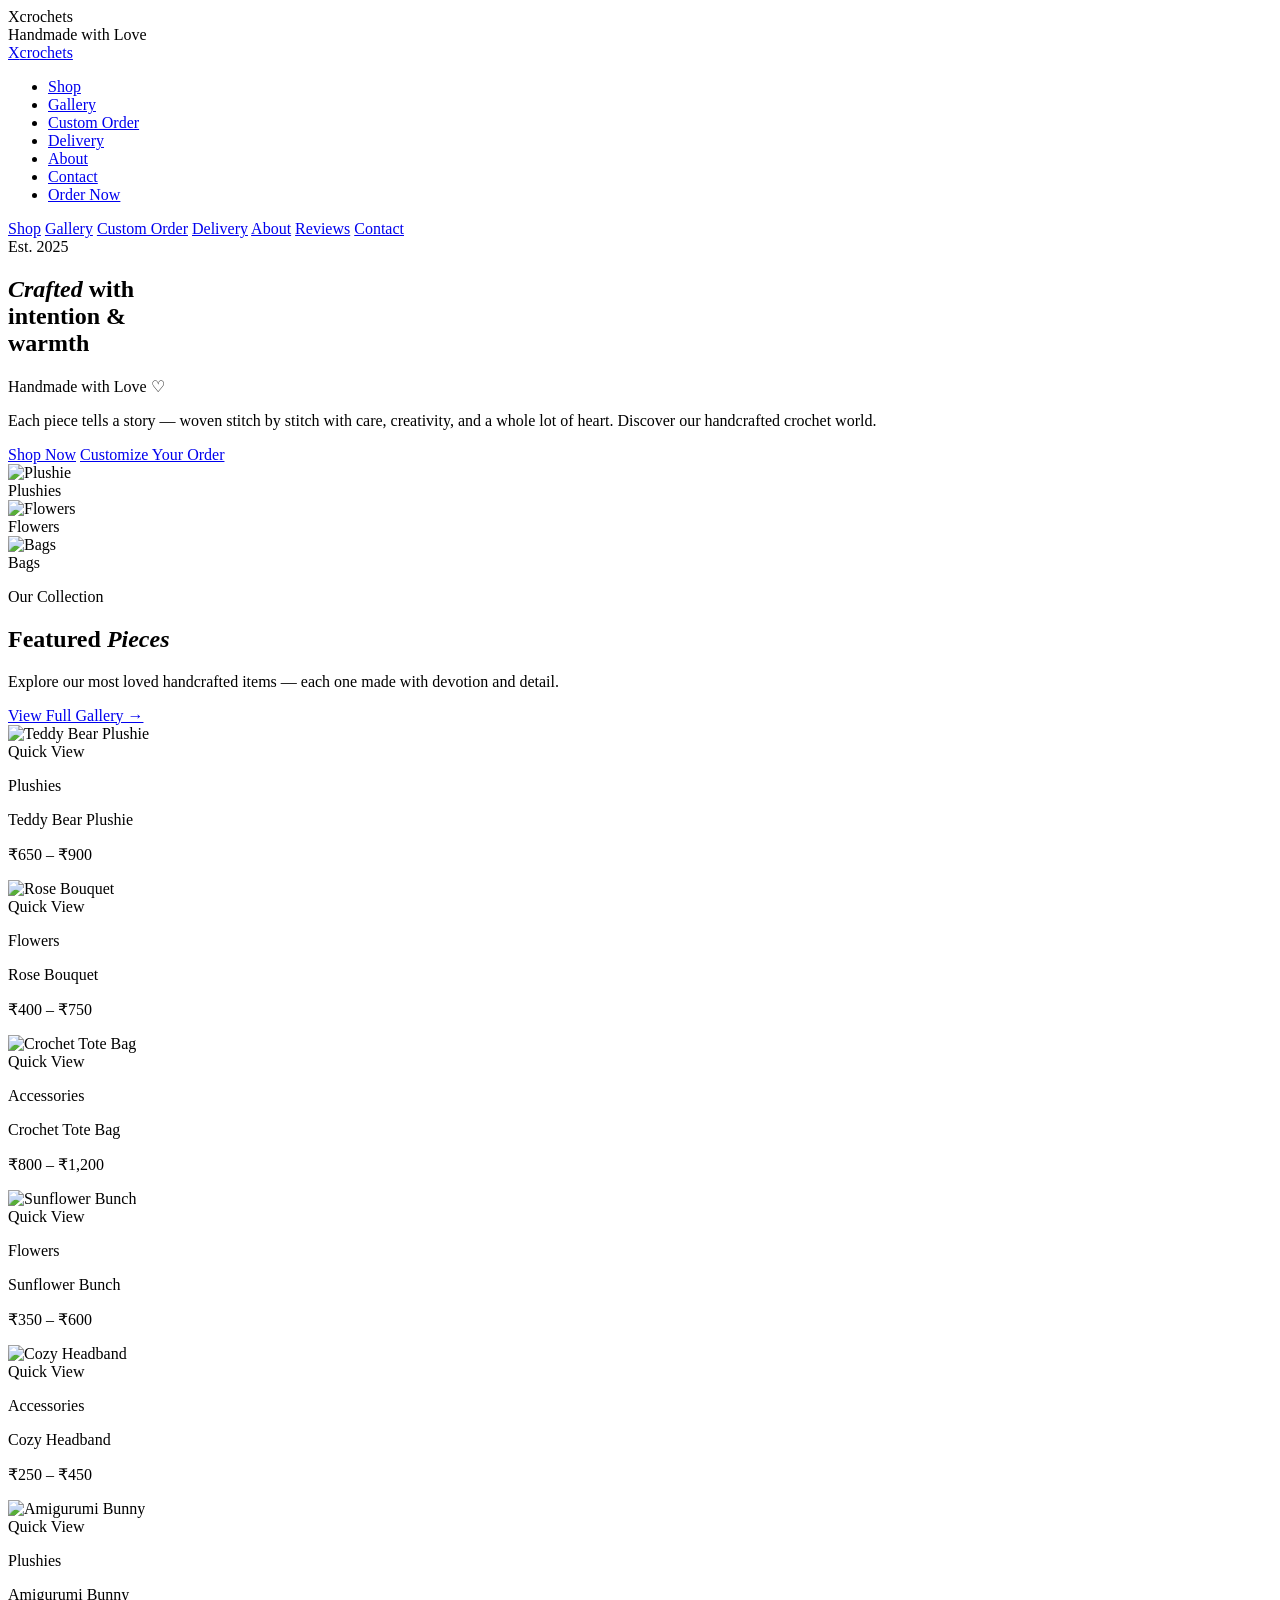
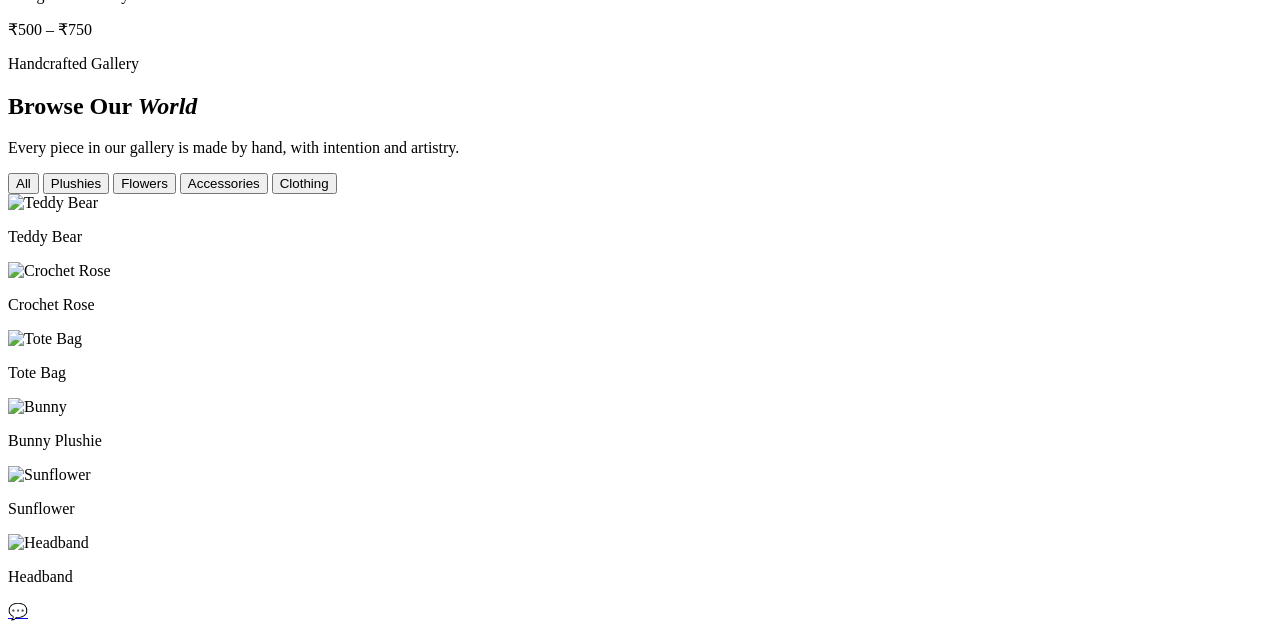
==== index.html @ f537d433 "Add files via upload" ====
<!DOCTYPE html>
<html lang="en">
<head>
<link rel="manifest" href="/manifest.json">
<meta name="theme-color" content="#c8a97e">
  <meta charset="UTF-8" />
  <meta name="viewport" content="width=device-width, initial-scale=1.0" />
  <title>Xcrochets — Handmade with Love</title>
  <link rel="preconnect" href="https://fonts.googleapis.com" />
  <link rel="preconnect" href="https://fonts.gstatic.com" crossorigin />
  <link href="https://fonts.googleapis.com/css2?family=Cormorant+Garamond:ital,wght@0,300;0,400;0,500;0,600;1,300;1,400&family=Jost:wght@300;400;500&family=Dancing+Script:wght@600&display=swap" rel="stylesheet" />
  <style>
    /* (Styles omitted for brevity, unchanged) */
  </style>
</head>
<body>

<!-- LOADER -->
<div id="loader">
  <div class="loader-brand">Xcrochets</div>
  <div class="loader-script">Handmade with Love</div>
  <div class="loader-bar"></div>
</div>

<!-- NAV -->
<nav id="navbar">
  <a href="#home" class="nav-logo">X<span>crochets</span></a>
  <ul class="nav-links">
    <li><a href="#products">Shop</a></li>
    <li><a href="#gallery">Gallery</a></li>
    <li><a href="#custom">Custom Order</a></li>
    <li><a href="#delivery">Delivery</a></li>
    <li><a href="#about">About</a></li>
    <li><a href="#contact">Contact</a></li>
    <li><a href="#custom" class="nav-cta">Order Now</a></li>
  </ul>
  <div class="hamburger" id="hamburger" onclick="toggleMenu()">
    <span></span><span></span><span></span>
  </div>
</nav>

<!-- MOBILE MENU -->
<div class="mobile-menu" id="mobileMenu">
  <a href="#products" onclick="toggleMenu()">Shop</a>
  <a href="#gallery" onclick="toggleMenu()">Gallery</a>
  <a href="#custom" onclick="toggleMenu()">Custom Order</a>
  <a href="#delivery" onclick="toggleMenu()">Delivery</a>
  <a href="#about" onclick="toggleMenu()">About</a>
  <a href="#reviews" onclick="toggleMenu()">Reviews</a>
  <a href="#contact" onclick="toggleMenu()">Contact</a>
</div>

<!-- HERO -->
<section id="home">
  <div class="hero-bg"></div>
  <div class="hero-texture"></div>
  <div class="hero-content">
    <div class="hero-text">
      <div class="hero-est">
        <span></span>Est. 2025<span></span>
      </div>
      <h1 class="hero-h1">
        <em>Crafted</em> with<br>intention &amp;<br>warmth
      </h1>
      <span class="hero-script">Handmade with Love ♡</span>
      <p class="hero-desc">
        Each piece tells a story — woven stitch by stitch with care, creativity, and a whole lot of heart. Discover our handcrafted crochet world.
      </p>
      <div class="hero-btns">
        <a href="#products" class="btn-primary">Shop Now</a>
        <a href="#custom" class="btn-secondary">Customize Your Order</a>
      </div>
    </div>
    <div class="hero-visual">
      <div class="hero-card-grid">
        <div class="hero-card bg1">
          <!-- Replace emoji with image -->
          <img src="images/teddy_bear.jpg" alt="Plushie" style="width:100%; height:auto; object-fit:cover;">
          <div class="hero-badge">Plushies</div>
        </div>
        <div class="hero-card bg2">
          <img src="images/flower.jpg" alt="Flowers" style="width:100%; height:auto; object-fit:cover;">
          <div class="hero-badge">Flowers</div>
        </div>
        <div class="hero-card bg3">
          <img src="images/tote_bag.jpg" alt="Bags" style="width:100%; height:auto; object-fit:cover;">
          <div class="hero-badge">Bags</div>
        </div>
      </div>
    </div>
  </div>
</section>

<!-- MARQUEE -->
<!-- (Unchanged, omitted for brevity) -->

<!-- FEATURED PRODUCTS -->
<section id="products">
  <div class="inner">
    <div class="products-header section-header">
      <div>
        <p class="section-label">Our Collection</p>
        <h2 class="section-title">Featured <em>Pieces</em></h2>
        <p class="section-sub">Explore our most loved handcrafted items — each one made with devotion and detail.</p>
      </div>
      <a href="#gallery" class="view-all">View Full Gallery →</a>
    </div>
    <div class="products-grid">
      <!-- Replace emoji with images in each product card -->
      <div class="product-card reveal" onclick="openModal('Teddy Bear Plushie','🧸','Plushie','A huggable, soft crochet teddy bear made with premium cotton yarn. Perfect as a gift or keepsake.','₹650 – ₹900')">
        <div class="product-img bg1">
          <img src="images/teddy_plushie.jpg" alt="Teddy Bear Plushie" style="width:100%; height:auto; object-fit:cover;">
          <div class="product-overlay"><div class="overlay-btn">Quick View</div></div>
        </div>
        <div class="product-info"><p class="product-cat">Plushies</p><p class="product-name">Teddy Bear Plushie</p><p class="product-price">₹650 – ₹900</p></div>
      </div>
      <div class="product-card reveal" onclick="openModal('Rose Bouquet','🌹','Flowers','Everlasting crochet rose bouquet — never wilts, never fades. A timeless romantic gift.','₹400–₹750')">
        <div class="product-img bg5">
          <img src="images/rose_bouquet.jpg" alt="Rose Bouquet" style="width:100%; height:auto; object-fit:cover;">
          <div class="product-overlay"><div class="overlay-btn">Quick View</div></div>
        </div>
        <div class="product-info"><p class="product-cat">Flowers</p><p class="product-name">Rose Bouquet</p><p class="product-price">₹400 – ₹750</p></div>
      </div>
      <div class="product-card reveal" onclick="openModal('Tote Bag','👜','Accessories','Stylish handcrafted crochet tote — functional, beautiful, and completely unique.','₹800–₹1200')">
        <div class="product-img bg3">
          <img src="images/tote_bag.jpg" alt="Crochet Tote Bag" style="width:100%; height:auto; object-fit:cover;">
          <div class="product-overlay"><div class="overlay-btn">Quick View</div></div>
        </div>
        <div class="product-info"><p class="product-cat">Accessories</p><p class="product-name">Crochet Tote Bag</p><p class="product-price">₹800 – ₹1,200</p></div>
      </div>
      <div class="product-card reveal" onclick="openModal('Sunflower Bunch','🌻','Flowers','A cheerful bundle of sunshine — handcrafted sunflowers that brighten any space.','₹350–₹600')">
        <div class="product-img bg2">
          <img src="images/sunflower_bunch.jpg" alt="Sunflower Bunch" style="width:100%; height:auto; object-fit:cover;">
          <div class="product-overlay"><div class="overlay-btn">Quick View</div></div>
        </div>
        <div class="product-info"><p class="product-cat">Flowers</p><p class="product-name">Sunflower Bunch</p><p class="product-price">₹350 – ₹600</p></div>
      </div>
      <div class="product-card reveal" onclick="openModal('Cozy Headband','🎀','Accessories','Soft, stretchy crochet headband in your choice of colors. Stylish and comfortable.','₹250–₹450')">
        <div class="product-img bg4">
          <img src="images/headband.jpg" alt="Cozy Headband" style="width:100%; height:auto; object-fit:cover;">
          <div class="product-overlay"><div class="overlay-btn">Quick View</div></div>
        </div>
        <div class="product-info"><p class="product-cat">Accessories</p><p class="product-name">Cozy Headband</p><p class="product-price">₹250 – ₹450</p></div>
      </div>
      <div class="product-card reveal" onclick="openModal('Amigurumi Bunny','🐰','Plushies','An adorable little bunny companion, crocheted with love. Makes the sweetest gift for any age.','₹500–₹750')">
        <div class="product-img bg6">
          <img src="images/amigurumi_bunny.jpg" alt="Amigurumi Bunny" style="width:100%; height:auto; object-fit:cover;">
          <div class="product-overlay"><div class="overlay-btn">Quick View</div></div>
        </div>
        <div class="product-info"><p class="product-cat">Plushies</p><p class="product-name">Amigurumi Bunny</p><p class="product-price">₹500 – ₹750</p></div>
      </div>
    </div>
  </div>
</section>

<!-- GALLERY -->
<!-- (Replace emojis with images similarly) -->
<section id="gallery">
  <div class="inner">
    <div class="section-header reveal">
      <p class="section-label">Handcrafted Gallery</p>
      <h2 class="section-title">Browse Our <em>World</em></h2>
      <p class="section-sub">Every piece in our gallery is made by hand, with intention and artistry.</p>
    </div>
    <div class="gallery-filter reveal">
      <button class="filter-btn active" onclick="filterGallery('all', this)">All</button>
      <button class="filter-btn" onclick="filterGallery('plushie', this)">Plushies</button>
      <button class="filter-btn" onclick="filterGallery('flower', this)">Flowers</button>
      <button class="filter-btn" onclick="filterGallery('accessory', this)">Accessories</button>
      <button class="filter-btn" onclick="filterGallery('clothing', this)">Clothing</button>
    </div>
    <div class="gallery-grid" id="galleryGrid">
      <div class="gallery-item bg1" data-cat="plushie" onclick="openModal('Teddy Bear','🧸','Plushie','A classic handmade crochet teddy bear.','₹650–₹900')">
        <div class="gallery-thumb bg1"><img src="images/teddy_gallery.jpg" alt="Teddy Bear" style="width:100%; height:auto; object-fit:cover;"></div>
        <div class="gallery-item-overlay"><p class="gallery-item-name">Teddy Bear</p></div>
      </div>
      <div class="gallery-item bg5" data-cat="flower" onclick="openModal('Rose','🌹','Flower','Handcrafted crochet rose, never wilts.','₹120–₹200')">
        <div class="gallery-thumb bg5"><img src="images/rose_gallery.jpg" alt="Crochet Rose" style="width:100%; height:auto; object-fit:cover;"></div>
        <div class="gallery-item-overlay"><p class="gallery-item-name">Crochet Rose</p></div>
      </div>
      <div class="gallery-item bg3" data-cat="accessory" onclick="openModal('Tote Bag','👜','Accessory','Stylish handcrafted crochet tote bag.','₹800–₹1200')">
        <div class="gallery-thumb bg3"><img src="images/tote_bag_gallery.jpg" alt="Tote Bag" style="width:100%; height:auto; object-fit:cover;"></div>
        <div class="gallery-item-overlay"><p class="gallery-item-name">Tote Bag</p></div>
      </div>
      <div class="gallery-item bg2" data-cat="plushie" onclick="openModal('Bunny','🐰','Plushie','Sweet amigurumi bunny plushie.','₹500–₹750')">
        <div class="gallery-thumb bg2"><img src="images/bunny_gallery.jpg" alt="Bunny" style="width:100%; height:auto; object-fit:cover;"></div>
        <div class="gallery-item-overlay"><p class="gallery-item-name">Bunny Plushie</p></div>
      </div>
      <div class="gallery-item bg4" data-cat="flower" onclick="openModal('Sunflower','🌻','Flower','Cheerful crochet sunflower bunch.','₹350–₹600')">
        <div class="gallery-thumb bg4"><img src="images/sunflower_gallery.jpg" alt="Sunflower" style="width:100%; height:auto; object-fit:cover;"></div>
        <div class="gallery-item-overlay"><p class="gallery-item-name">Sunflower</p></div>
      </div>
      <div class="gallery-item bg6" data-cat="accessory" onclick="openModal('Headband','🎀','Accessory','Soft crochet headband in various colors.','₹250–₹450')">
        <div class="gallery-thumb bg6"><img src="images/headband_gallery.jpg" alt="Headband" style="width:100%; height:auto; object-fit:cover;"></div>
        <div class="gallery-item-overlay"><p class="gallery-item-name">Headband</p></div>
      </div>
      <!-- Add more gallery items similarly -->
    </div>
  </div>
</section>

<!-- CUSTOM ORDER -->
<!-- (Unchanged, only emoji replaced with images inside form if any) -->

<!-- DELIVERY -->
<!-- (Unchanged) -->

<!-- ABOUT -->
<!-- (Unchanged) -->

<!-- REVIEWS -->
<!-- (Unchanged) -->

<!-- CONTACT -->
<!-- (Unchanged) -->

<!-- FOOTER -->
<!-- (Unchanged) -->

<!-- PRODUCT MODAL -->
<!-- (Unchanged) -->

<!-- WHATSAPP FLOAT with updated number -->
<a href="https://wa.me/919606922836?text=Hi%20Xcrochets!%20I'd%20like%20to%20place%20an%20order." target="_blank" class="wa-float" title="Chat on WhatsApp">💬</a>

<script>
  // (Your scripts remain unchanged)
  // ...
</script>
</body>
</html>
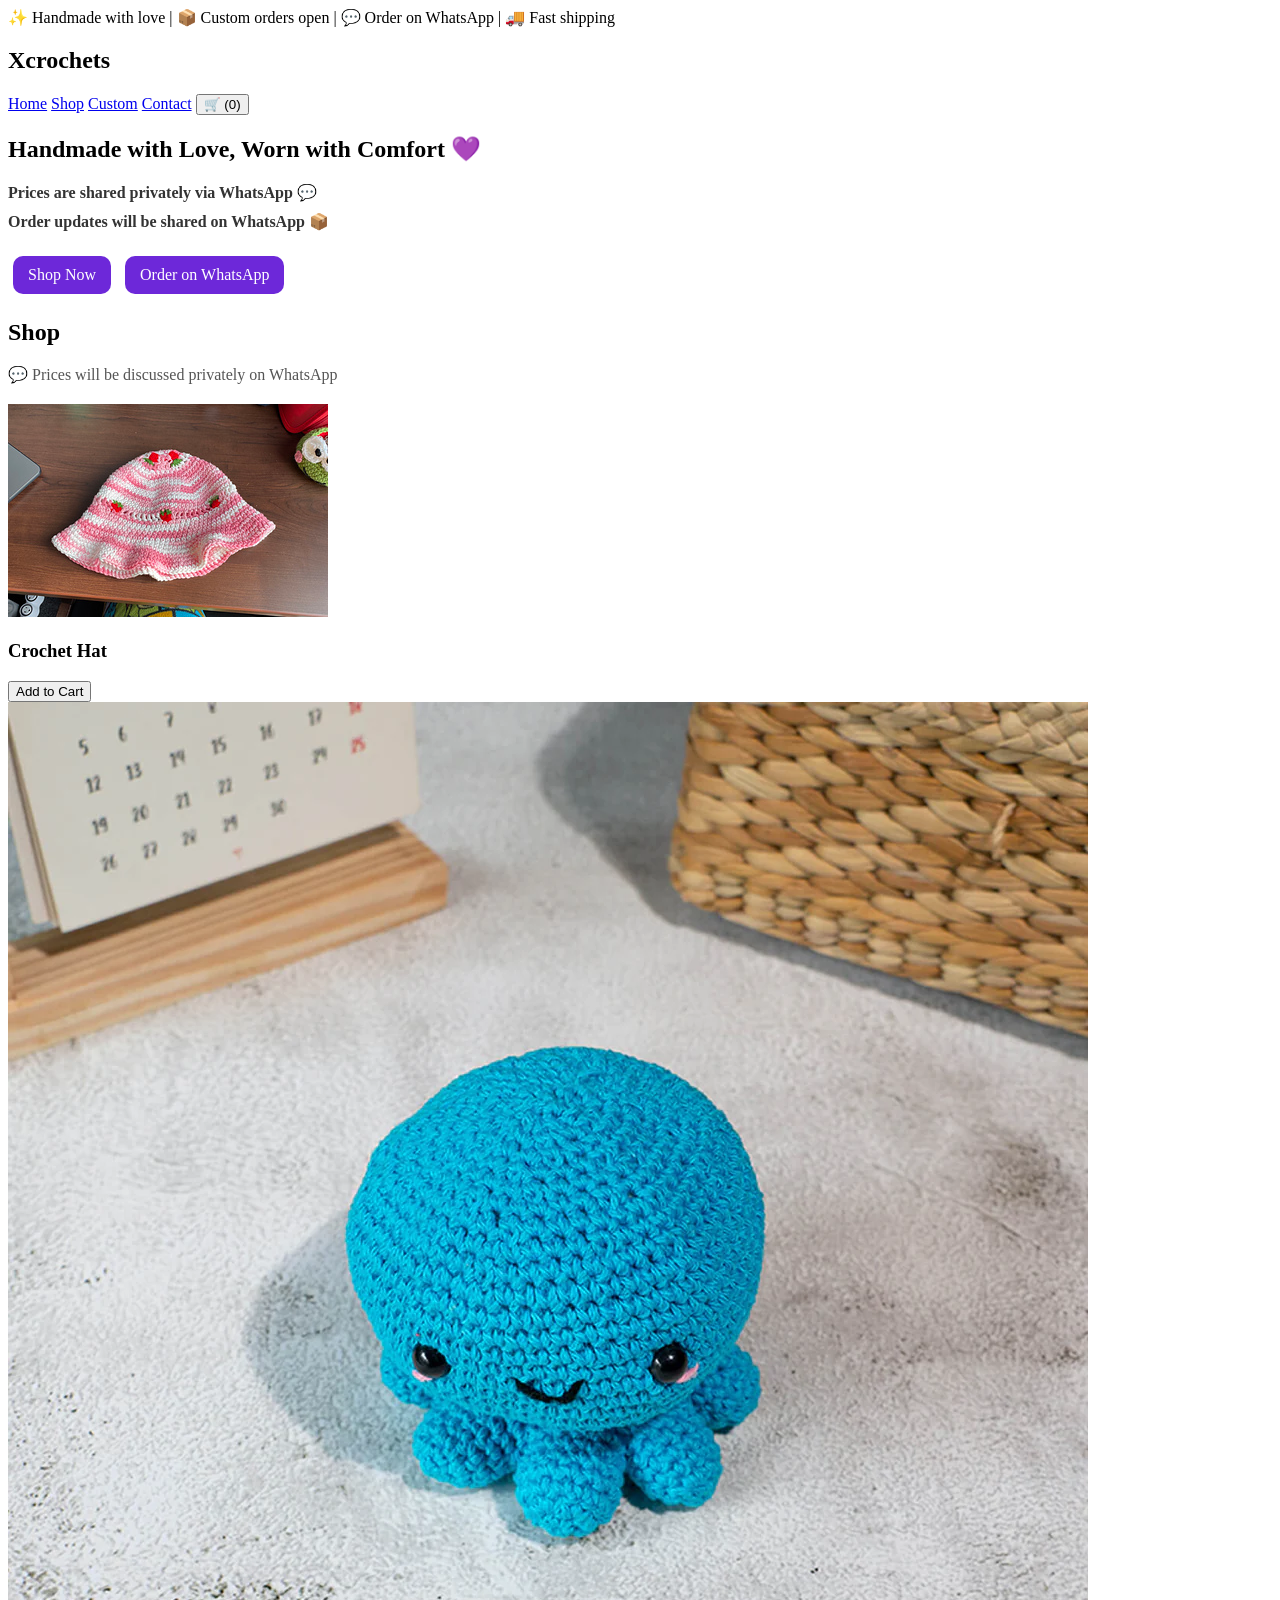
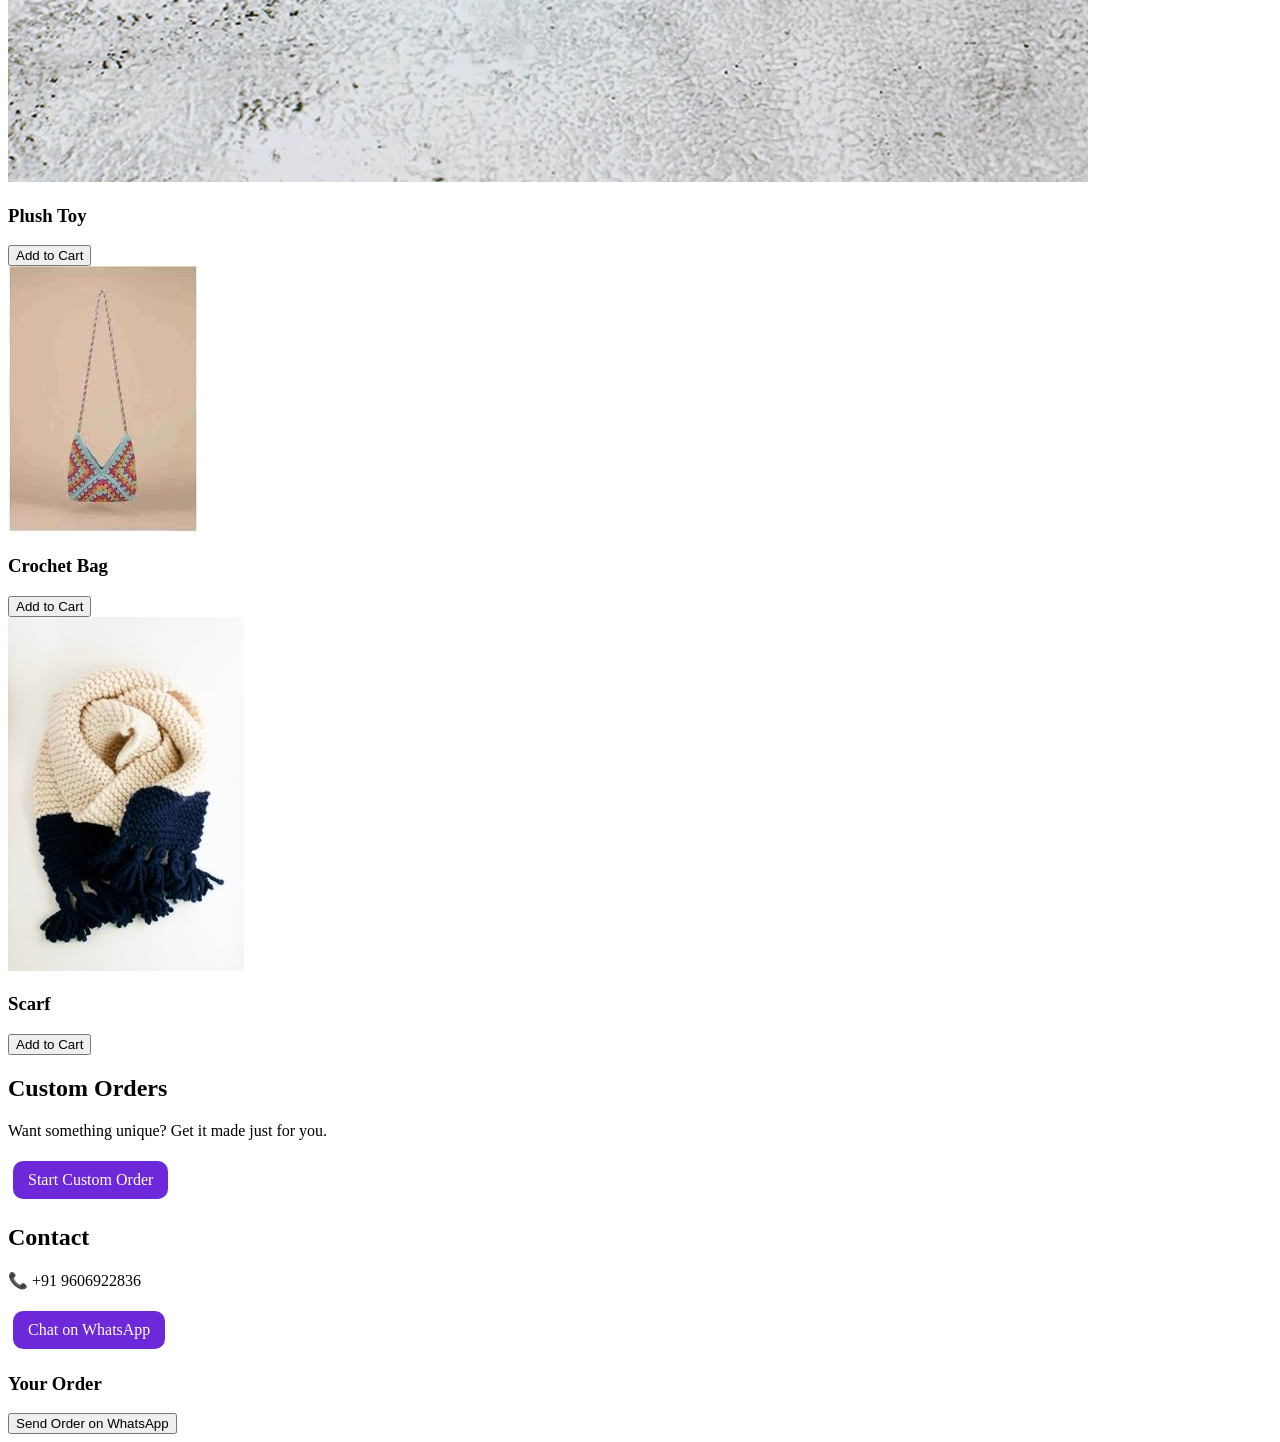
==== commit 7859fdb2: "Add files via upload" ====
--- a/index.html
+++ b/index.html
@@ -1,231 +1,111 @@
 <!DOCTYPE html>
 <html lang="en">
 <head>
-<link rel="manifest" href="/manifest.json">
-<meta name="theme-color" content="#c8a97e">
-  <meta charset="UTF-8" />
-  <meta name="viewport" content="width=device-width, initial-scale=1.0" />
-  <title>Xcrochets — Handmade with Love</title>
-  <link rel="preconnect" href="https://fonts.googleapis.com" />
-  <link rel="preconnect" href="https://fonts.gstatic.com" crossorigin />
-  <link href="https://fonts.googleapis.com/css2?family=Cormorant+Garamond:ital,wght@0,300;0,400;0,500;0,600;1,300;1,400&family=Jost:wght@300;400;500&family=Dancing+Script:wght@600&display=swap" rel="stylesheet" />
-  <style>
-    /* (Styles omitted for brevity, unchanged) */
-  </style>
+<meta charset="UTF-8">
+<meta name="viewport" content="width=device-width, initial-scale=1.0">
+<title>Xcrochets</title>
+<link rel="stylesheet" href="style.css">
 </head>
 <body>
 
-<!-- LOADER -->
-<div id="loader">
-  <div class="loader-brand">Xcrochets</div>
-  <div class="loader-script">Handmade with Love</div>
-  <div class="loader-bar"></div>
+<!-- Announcement -->
+<div class="announcement">
+  <div class="scroll-text">
+    ✨ Handmade with love | 📦 Custom orders open | 💬 Order on WhatsApp | 🚚 Fast shipping
+  </div>
 </div>
 
-<!-- NAV -->
-<nav id="navbar">
-  <a href="#home" class="nav-logo">X<span>crochets</span></a>
-  <ul class="nav-links">
-    <li><a href="#products">Shop</a></li>
-    <li><a href="#gallery">Gallery</a></li>
-    <li><a href="#custom">Custom Order</a></li>
-    <li><a href="#delivery">Delivery</a></li>
-    <li><a href="#about">About</a></li>
-    <li><a href="#contact">Contact</a></li>
-    <li><a href="#custom" class="nav-cta">Order Now</a></li>
-  </ul>
-  <div class="hamburger" id="hamburger" onclick="toggleMenu()">
-    <span></span><span></span><span></span>
+<!-- Navbar -->
+<nav>
+  <h2>Xcrochets</h2>
+  <div>
+    <a href="#">Home</a>
+    <a href="#shop">Shop</a>
+    <a href="#custom">Custom</a>
+    <a href="#contact">Contact</a>
+    <button onclick="toggleCart()">🛒 (<span id="cartCount">0</span>)</button>
   </div>
 </nav>
 
-<!-- MOBILE MENU -->
-<div class="mobile-menu" id="mobileMenu">
-  <a href="#products" onclick="toggleMenu()">Shop</a>
-  <a href="#gallery" onclick="toggleMenu()">Gallery</a>
-  <a href="#custom" onclick="toggleMenu()">Custom Order</a>
-  <a href="#delivery" onclick="toggleMenu()">Delivery</a>
-  <a href="#about" onclick="toggleMenu()">About</a>
-  <a href="#reviews" onclick="toggleMenu()">Reviews</a>
-  <a href="#contact" onclick="toggleMenu()">Contact</a>
-</div>
+<!-- Hero -->
+<section class="hero">
+  <h1>Handmade with Love, Worn with Comfort 💜</h1>
 
-<!-- HERO -->
-<section id="home">
-  <div class="hero-bg"></div>
-  <div class="hero-texture"></div>
-  <div class="hero-content">
-    <div class="hero-text">
-      <div class="hero-est">
-        <span></span>Est. 2025<span></span>
-      </div>
-      <h1 class="hero-h1">
-        <em>Crafted</em> with<br>intention &amp;<br>warmth
-      </h1>
-      <span class="hero-script">Handmade with Love ♡</span>
-      <p class="hero-desc">
-        Each piece tells a story — woven stitch by stitch with care, creativity, and a whole lot of heart. Discover our handcrafted crochet world.
-      </p>
-      <div class="hero-btns">
-        <a href="#products" class="btn-primary">Shop Now</a>
-        <a href="#custom" class="btn-secondary">Customize Your Order</a>
-      </div>
-    </div>
-    <div class="hero-visual">
-      <div class="hero-card-grid">
-        <div class="hero-card bg1">
-          <!-- Replace emoji with image -->
-          <img src="images/teddy_bear.jpg" alt="Plushie" style="width:100%; height:auto; object-fit:cover;">
-          <div class="hero-badge">Plushies</div>
-        </div>
-        <div class="hero-card bg2">
-          <img src="images/flower.jpg" alt="Flowers" style="width:100%; height:auto; object-fit:cover;">
-          <div class="hero-badge">Flowers</div>
-        </div>
-        <div class="hero-card bg3">
-          <img src="images/tote_bag.jpg" alt="Bags" style="width:100%; height:auto; object-fit:cover;">
-          <div class="hero-badge">Bags</div>
-        </div>
-      </div>
-    </div>
+  <p class="important">
+    Prices are shared privately via WhatsApp 💬
+  </p>
+
+  <p class="important">
+    Order updates will be shared on WhatsApp 📦
+  </p>
+
+  <div class="buttons">
+    <a href="#shop" class="btn">Shop Now</a>
+    <a class="btn" href="https://wa.me/919606922836?text=Hi%20I%20want%20to%20order%20from%20Xcrochets">
+      Order on WhatsApp
+    </a>
   </div>
 </section>
 
-<!-- MARQUEE -->
-<!-- (Unchanged, omitted for brevity) -->
+<!-- SHOP -->
+<section id="shop">
+  <h2>Shop</h2>
+  <p class="note">💬 Prices will be discussed privately on WhatsApp</p>
 
-<!-- FEATURED PRODUCTS -->
-<section id="products">
-  <div class="inner">
-    <div class="products-header section-header">
-      <div>
-        <p class="section-label">Our Collection</p>
-        <h2 class="section-title">Featured <em>Pieces</em></h2>
-        <p class="section-sub">Explore our most loved handcrafted items — each one made with devotion and detail.</p>
-      </div>
-      <a href="#gallery" class="view-all">View Full Gallery →</a>
+  <div class="products">
+
+    <div class="card">
+      <img src="images/hat.jpg">
+      <h3>Crochet Hat</h3>
+      <button onclick="addToCart('Crochet Hat')">Add to Cart</button>
     </div>
-    <div class="products-grid">
-      <!-- Replace emoji with images in each product card -->
-      <div class="product-card reveal" onclick="openModal('Teddy Bear Plushie','🧸','Plushie','A huggable, soft crochet teddy bear made with premium cotton yarn. Perfect as a gift or keepsake.','₹650 – ₹900')">
-        <div class="product-img bg1">
-          <img src="images/teddy_plushie.jpg" alt="Teddy Bear Plushie" style="width:100%; height:auto; object-fit:cover;">
-          <div class="product-overlay"><div class="overlay-btn">Quick View</div></div>
-        </div>
-        <div class="product-info"><p class="product-cat">Plushies</p><p class="product-name">Teddy Bear Plushie</p><p class="product-price">₹650 – ₹900</p></div>
-      </div>
-      <div class="product-card reveal" onclick="openModal('Rose Bouquet','🌹','Flowers','Everlasting crochet rose bouquet — never wilts, never fades. A timeless romantic gift.','₹400–₹750')">
-        <div class="product-img bg5">
-          <img src="images/rose_bouquet.jpg" alt="Rose Bouquet" style="width:100%; height:auto; object-fit:cover;">
-          <div class="product-overlay"><div class="overlay-btn">Quick View</div></div>
-        </div>
-        <div class="product-info"><p class="product-cat">Flowers</p><p class="product-name">Rose Bouquet</p><p class="product-price">₹400 – ₹750</p></div>
-      </div>
-      <div class="product-card reveal" onclick="openModal('Tote Bag','👜','Accessories','Stylish handcrafted crochet tote — functional, beautiful, and completely unique.','₹800–₹1200')">
-        <div class="product-img bg3">
-          <img src="images/tote_bag.jpg" alt="Crochet Tote Bag" style="width:100%; height:auto; object-fit:cover;">
-          <div class="product-overlay"><div class="overlay-btn">Quick View</div></div>
-        </div>
-        <div class="product-info"><p class="product-cat">Accessories</p><p class="product-name">Crochet Tote Bag</p><p class="product-price">₹800 – ₹1,200</p></div>
-      </div>
-      <div class="product-card reveal" onclick="openModal('Sunflower Bunch','🌻','Flowers','A cheerful bundle of sunshine — handcrafted sunflowers that brighten any space.','₹350–₹600')">
-        <div class="product-img bg2">
-          <img src="images/sunflower_bunch.jpg" alt="Sunflower Bunch" style="width:100%; height:auto; object-fit:cover;">
-          <div class="product-overlay"><div class="overlay-btn">Quick View</div></div>
-        </div>
-        <div class="product-info"><p class="product-cat">Flowers</p><p class="product-name">Sunflower Bunch</p><p class="product-price">₹350 – ₹600</p></div>
-      </div>
-      <div class="product-card reveal" onclick="openModal('Cozy Headband','🎀','Accessories','Soft, stretchy crochet headband in your choice of colors. Stylish and comfortable.','₹250–₹450')">
-        <div class="product-img bg4">
-          <img src="images/headband.jpg" alt="Cozy Headband" style="width:100%; height:auto; object-fit:cover;">
-          <div class="product-overlay"><div class="overlay-btn">Quick View</div></div>
-        </div>
-        <div class="product-info"><p class="product-cat">Accessories</p><p class="product-name">Cozy Headband</p><p class="product-price">₹250 – ₹450</p></div>
-      </div>
-      <div class="product-card reveal" onclick="openModal('Amigurumi Bunny','🐰','Plushies','An adorable little bunny companion, crocheted with love. Makes the sweetest gift for any age.','₹500–₹750')">
-        <div class="product-img bg6">
-          <img src="images/amigurumi_bunny.jpg" alt="Amigurumi Bunny" style="width:100%; height:auto; object-fit:cover;">
-          <div class="product-overlay"><div class="overlay-btn">Quick View</div></div>
-        </div>
-        <div class="product-info"><p class="product-cat">Plushies</p><p class="product-name">Amigurumi Bunny</p><p class="product-price">₹500 – ₹750</p></div>
-      </div>
+
+    <div class="card">
+      <img src="images/plush.jpg">
+      <h3>Plush Toy</h3>
+      <button onclick="addToCart('Plush Toy')">Add to Cart</button>
     </div>
+
+    <div class="card">
+      <img src="images/bag.jpg">
+      <h3>Crochet Bag</h3>
+      <button onclick="addToCart('Crochet Bag')">Add to Cart</button>
+    </div>
+
+    <div class="card">
+      <img src="images/scarf.jpg">
+      <h3>Scarf</h3>
+      <button onclick="addToCart('Scarf')">Add to Cart</button>
+    </div>
+
   </div>
 </section>
 
-<!-- GALLERY -->
-<!-- (Replace emojis with images similarly) -->
-<section id="gallery">
-  <div class="inner">
-    <div class="section-header reveal">
-      <p class="section-label">Handcrafted Gallery</p>
-      <h2 class="section-title">Browse Our <em>World</em></h2>
-      <p class="section-sub">Every piece in our gallery is made by hand, with intention and artistry.</p>
-    </div>
-    <div class="gallery-filter reveal">
-      <button class="filter-btn active" onclick="filterGallery('all', this)">All</button>
-      <button class="filter-btn" onclick="filterGallery('plushie', this)">Plushies</button>
-      <button class="filter-btn" onclick="filterGallery('flower', this)">Flowers</button>
-      <button class="filter-btn" onclick="filterGallery('accessory', this)">Accessories</button>
-      <button class="filter-btn" onclick="filterGallery('clothing', this)">Clothing</button>
-    </div>
-    <div class="gallery-grid" id="galleryGrid">
-      <div class="gallery-item bg1" data-cat="plushie" onclick="openModal('Teddy Bear','🧸','Plushie','A classic handmade crochet teddy bear.','₹650–₹900')">
-        <div class="gallery-thumb bg1"><img src="images/teddy_gallery.jpg" alt="Teddy Bear" style="width:100%; height:auto; object-fit:cover;"></div>
-        <div class="gallery-item-overlay"><p class="gallery-item-name">Teddy Bear</p></div>
-      </div>
-      <div class="gallery-item bg5" data-cat="flower" onclick="openModal('Rose','🌹','Flower','Handcrafted crochet rose, never wilts.','₹120–₹200')">
-        <div class="gallery-thumb bg5"><img src="images/rose_gallery.jpg" alt="Crochet Rose" style="width:100%; height:auto; object-fit:cover;"></div>
-        <div class="gallery-item-overlay"><p class="gallery-item-name">Crochet Rose</p></div>
-      </div>
-      <div class="gallery-item bg3" data-cat="accessory" onclick="openModal('Tote Bag','👜','Accessory','Stylish handcrafted crochet tote bag.','₹800–₹1200')">
-        <div class="gallery-thumb bg3"><img src="images/tote_bag_gallery.jpg" alt="Tote Bag" style="width:100%; height:auto; object-fit:cover;"></div>
-        <div class="gallery-item-overlay"><p class="gallery-item-name">Tote Bag</p></div>
-      </div>
-      <div class="gallery-item bg2" data-cat="plushie" onclick="openModal('Bunny','🐰','Plushie','Sweet amigurumi bunny plushie.','₹500–₹750')">
-        <div class="gallery-thumb bg2"><img src="images/bunny_gallery.jpg" alt="Bunny" style="width:100%; height:auto; object-fit:cover;"></div>
-        <div class="gallery-item-overlay"><p class="gallery-item-name">Bunny Plushie</p></div>
-      </div>
-      <div class="gallery-item bg4" data-cat="flower" onclick="openModal('Sunflower','🌻','Flower','Cheerful crochet sunflower bunch.','₹350–₹600')">
-        <div class="gallery-thumb bg4"><img src="images/sunflower_gallery.jpg" alt="Sunflower" style="width:100%; height:auto; object-fit:cover;"></div>
-        <div class="gallery-item-overlay"><p class="gallery-item-name">Sunflower</p></div>
-      </div>
-      <div class="gallery-item bg6" data-cat="accessory" onclick="openModal('Headband','🎀','Accessory','Soft crochet headband in various colors.','₹250–₹450')">
-        <div class="gallery-thumb bg6"><img src="images/headband_gallery.jpg" alt="Headband" style="width:100%; height:auto; object-fit:cover;"></div>
-        <div class="gallery-item-overlay"><p class="gallery-item-name">Headband</p></div>
-      </div>
-      <!-- Add more gallery items similarly -->
-    </div>
-  </div>
+<!-- CUSTOM -->
+<section id="custom">
+  <h2>Custom Orders</h2>
+  <p>Want something unique? Get it made just for you.</p>
+  <a class="btn" href="https://wa.me/919606922836?text=Hi%20I%20want%20a%20custom%20crochet%20order">
+    Start Custom Order
+  </a>
 </section>
 
-<!-- CUSTOM ORDER -->
-<!-- (Unchanged, only emoji replaced with images inside form if any) -->
+<!-- CONTACT -->
+<section id="contact">
+  <h2>Contact</h2>
+  <p>📞 +91 9606922836</p>
+  <a class="btn" href="https://wa.me/919606922836?text=Hi%20I%20have%20a%20question">
+    Chat on WhatsApp
+  </a>
+</section>
 
-<!-- DELIVERY -->
-<!-- (Unchanged) -->
+<!-- CART -->
+<div id="cart" class="cart">
+  <h3>Your Order</h3>
+  <ul id="cartItems"></ul>
+  <button onclick="checkout()">Send Order on WhatsApp</button>
+</div>
 
-<!-- ABOUT -->
-<!-- (Unchanged) -->
-
-<!-- REVIEWS -->
-<!-- (Unchanged) -->
-
-<!-- CONTACT -->
-<!-- (Unchanged) -->
-
-<!-- FOOTER -->
-<!-- (Unchanged) -->
-
-<!-- PRODUCT MODAL -->
-<!-- (Unchanged) -->
-
-<!-- WHATSAPP FLOAT with updated number -->
-<a href="https://wa.me/919606922836?text=Hi%20Xcrochets!%20I'd%20like%20to%20place%20an%20order." target="_blank" class="wa-float" title="Chat on WhatsApp">💬</a>
-
-<script>
-  // (Your scripts remain unchanged)
-  // ...
-</script>
+<script src="script.js"></script>
 </body>
 </html>
--- a/style.css
+++ b/style.css
@@ -0,0 +1,24 @@
+.important {
+  font-weight: bold;
+  margin: 10px 0;
+  color: #333;
+}
+
+.note {
+  color: #555;
+  margin-bottom: 20px;
+}
+
+.buttons {
+  margin-top: 20px;
+}
+
+.btn {
+  background: #6d28d9;
+  color: white;
+  padding: 10px 15px;
+  border-radius: 10px;
+  margin: 5px;
+  display: inline-block;
+  text-decoration: none;
+}
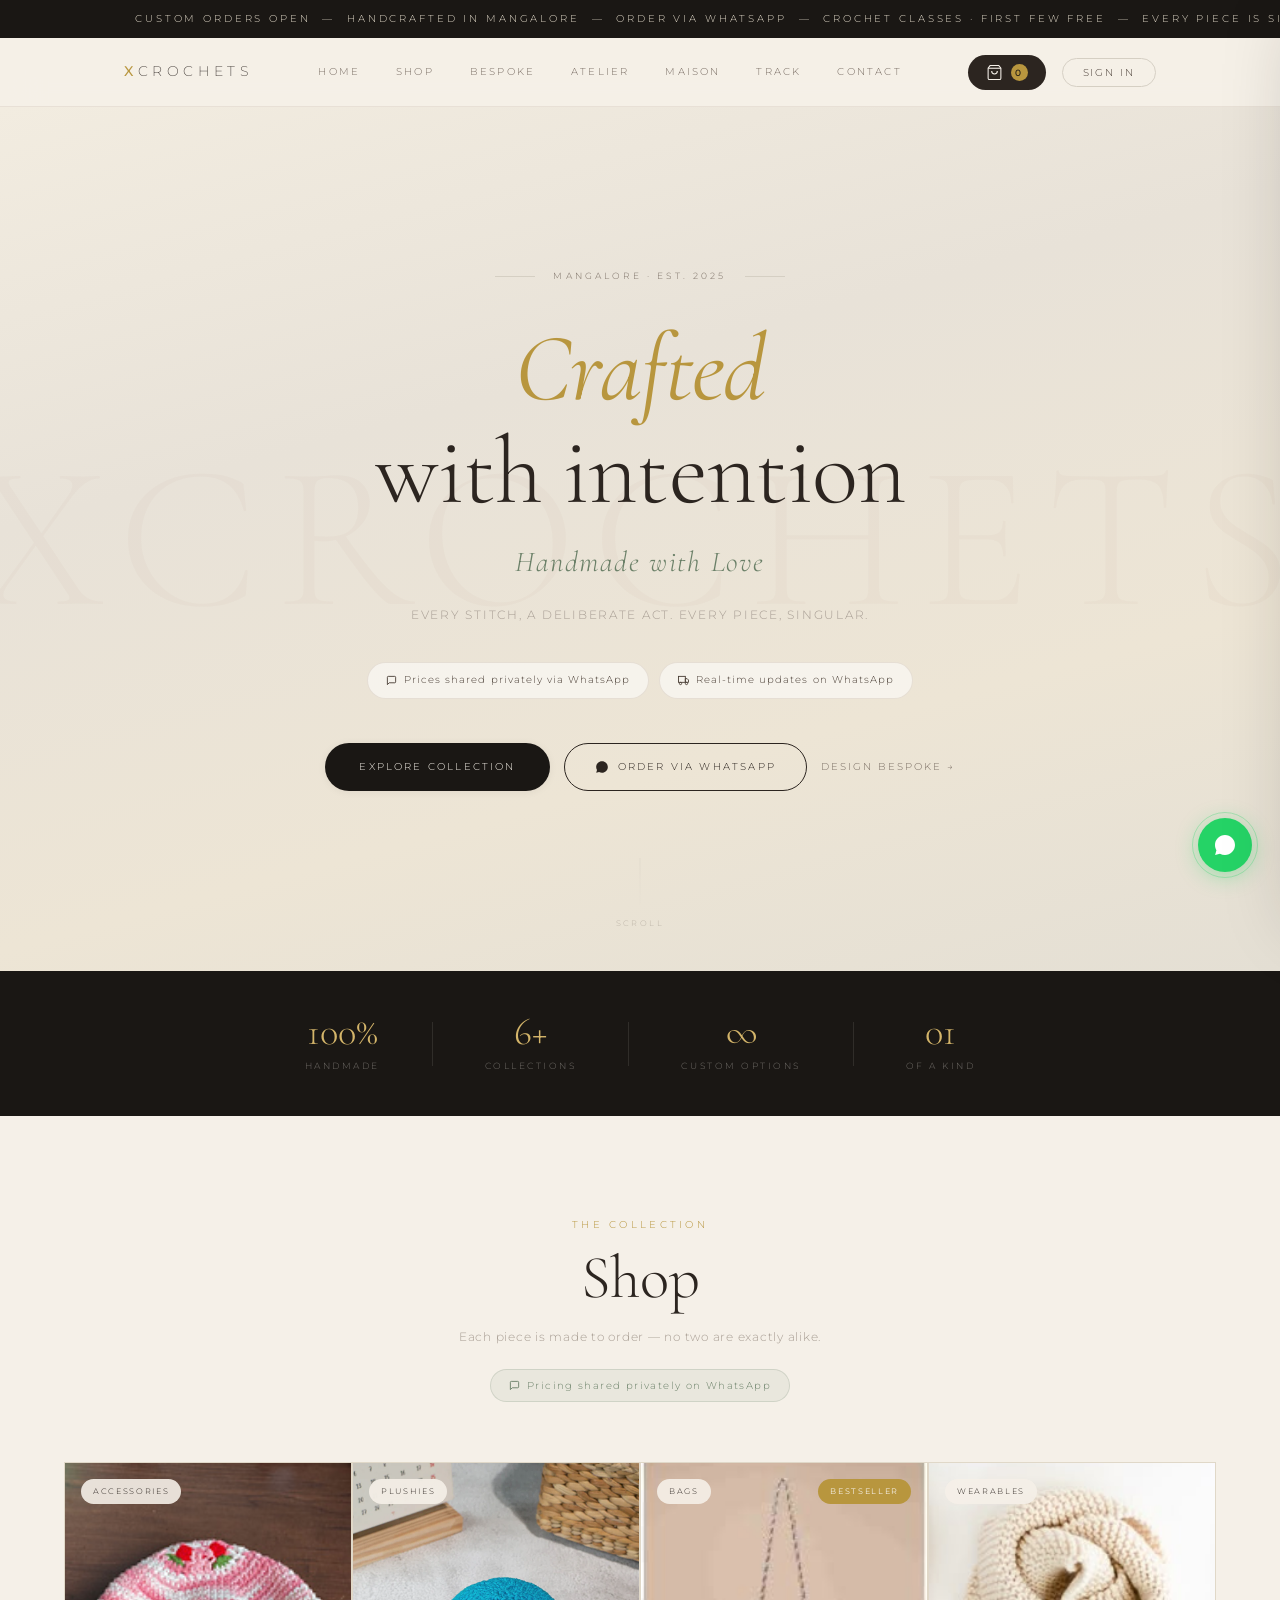
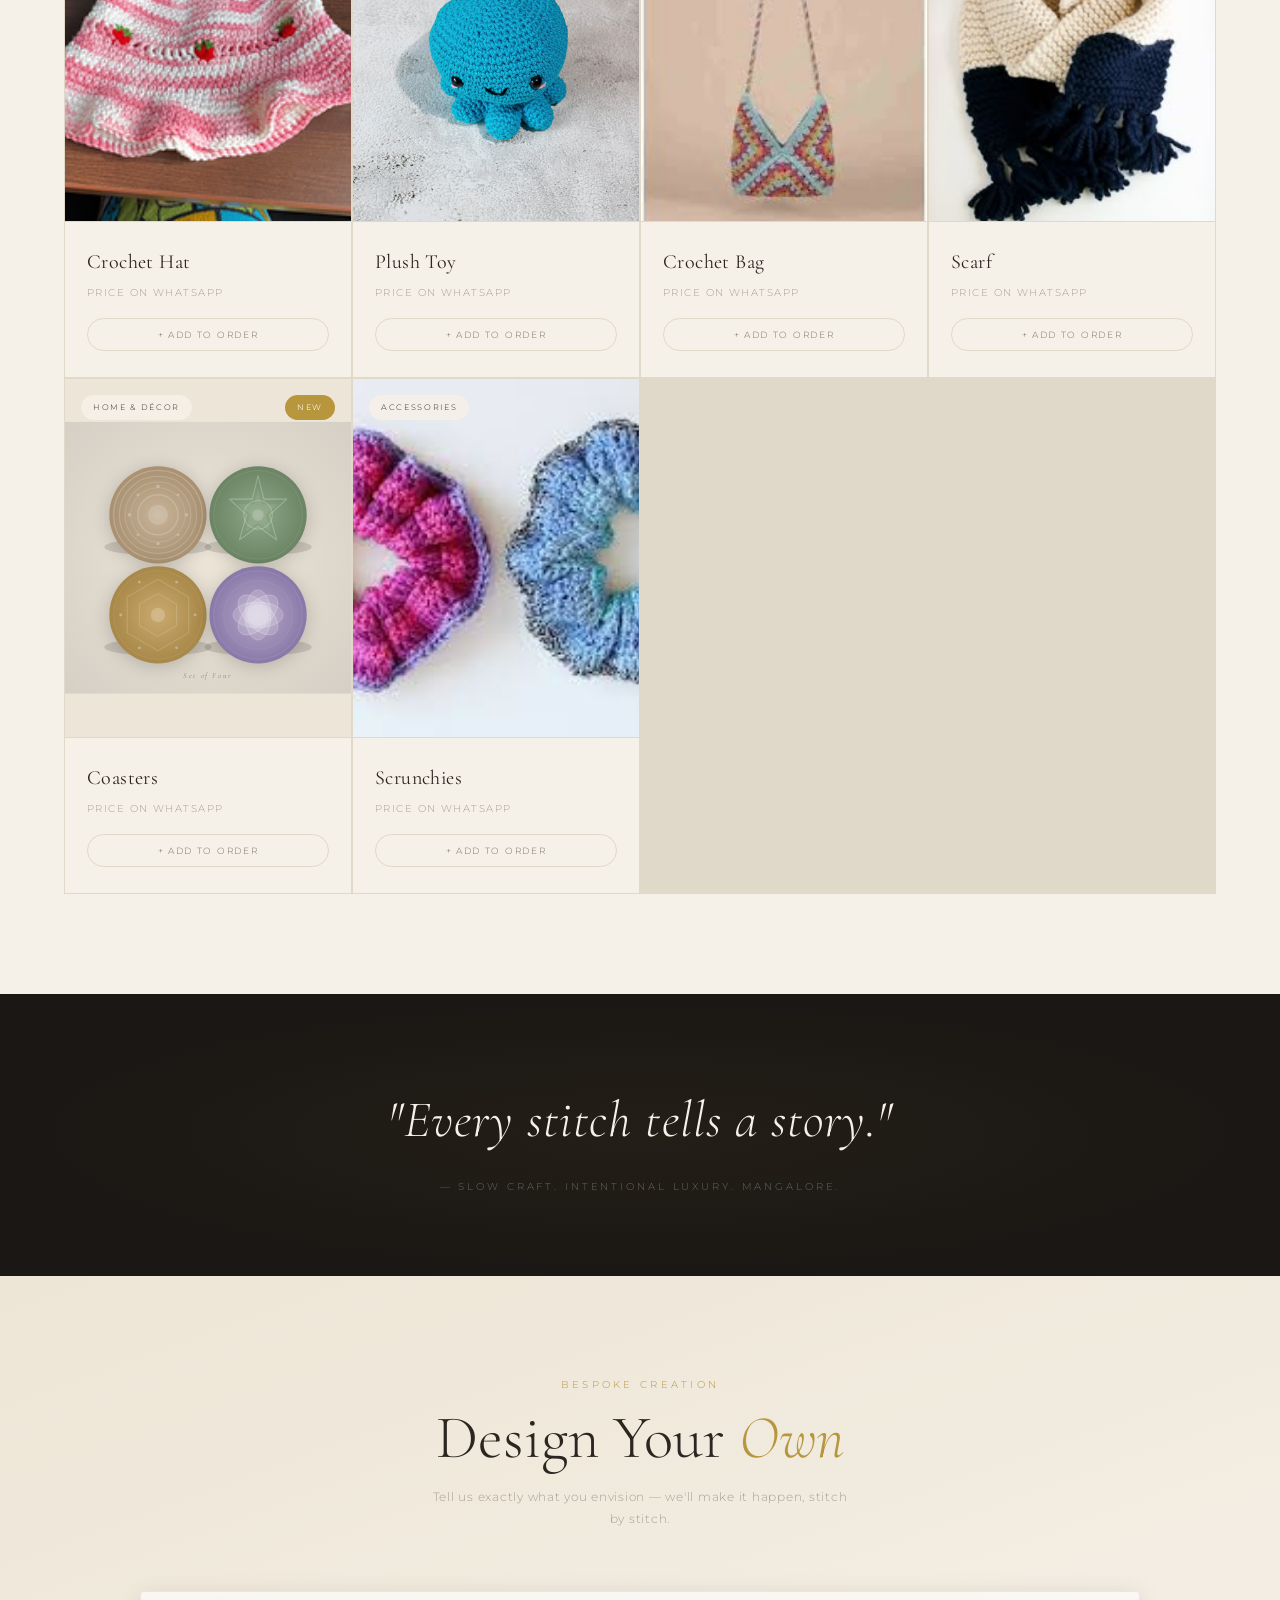
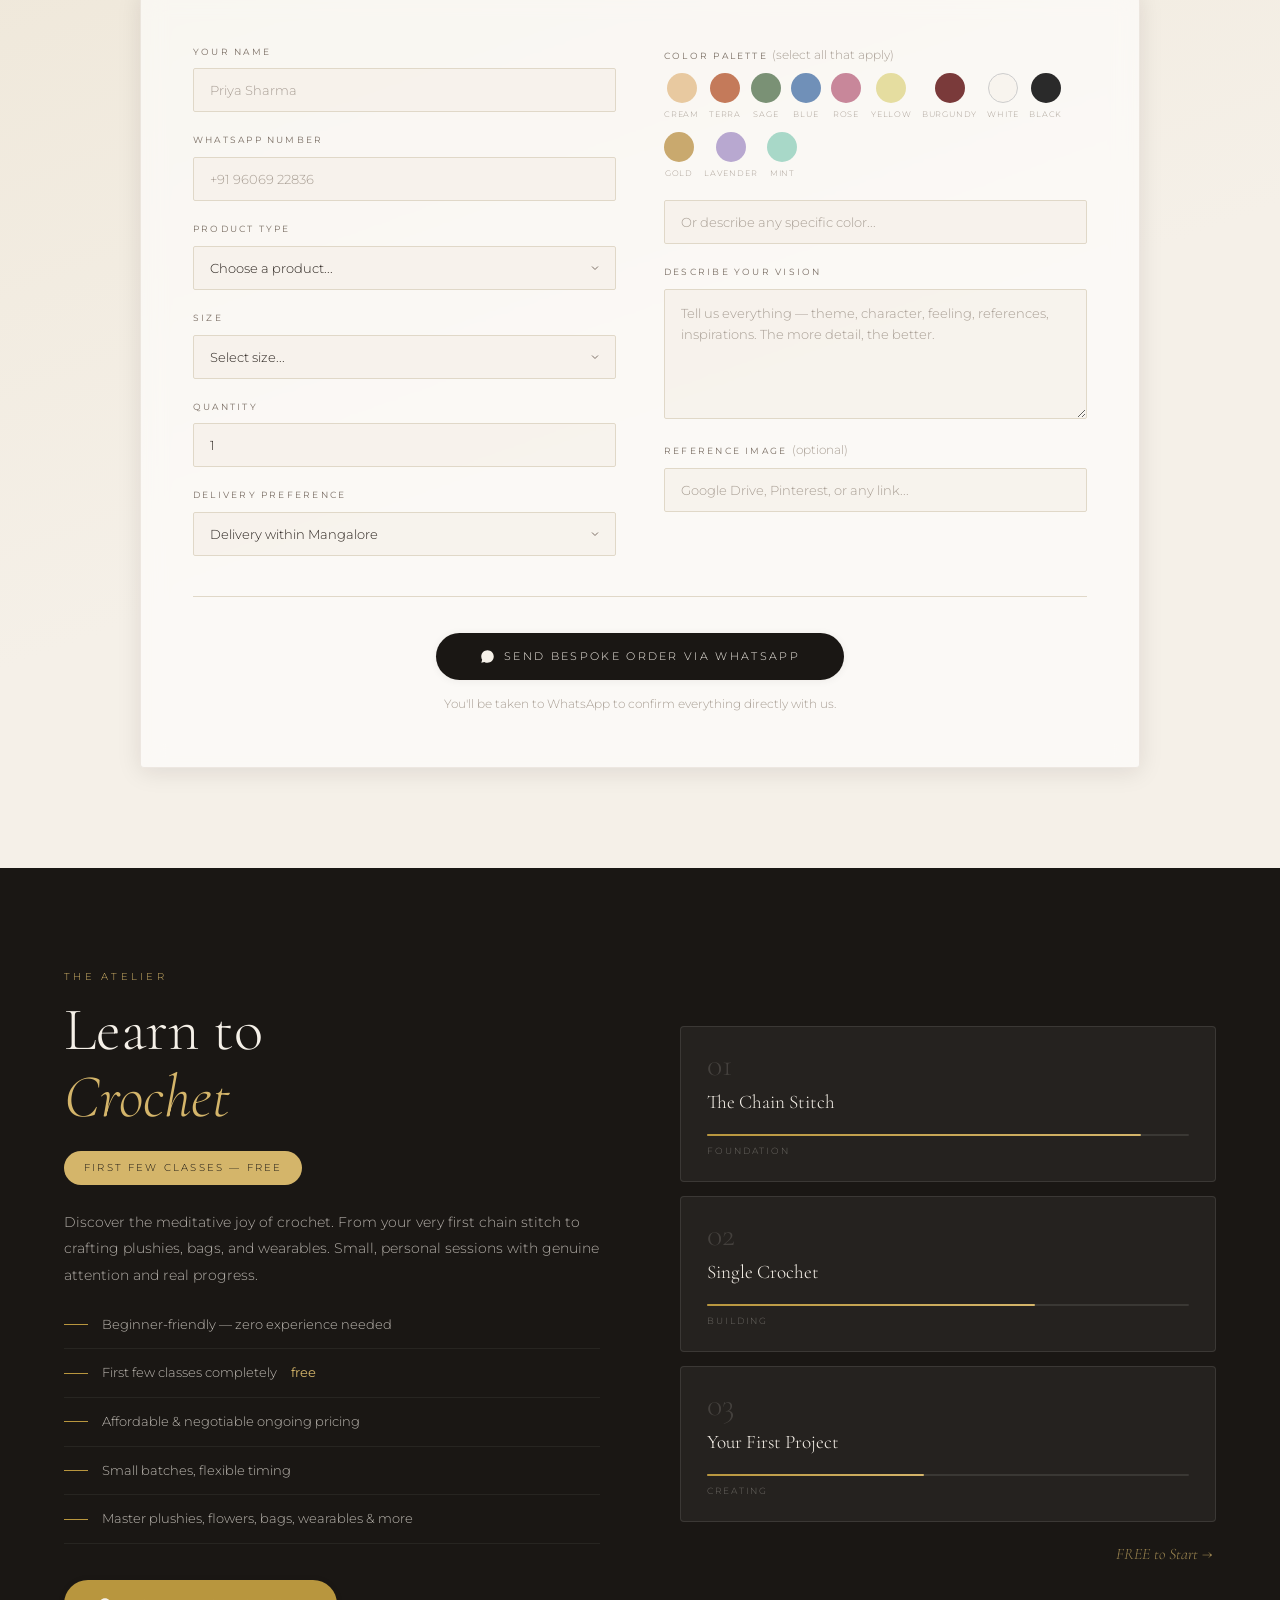
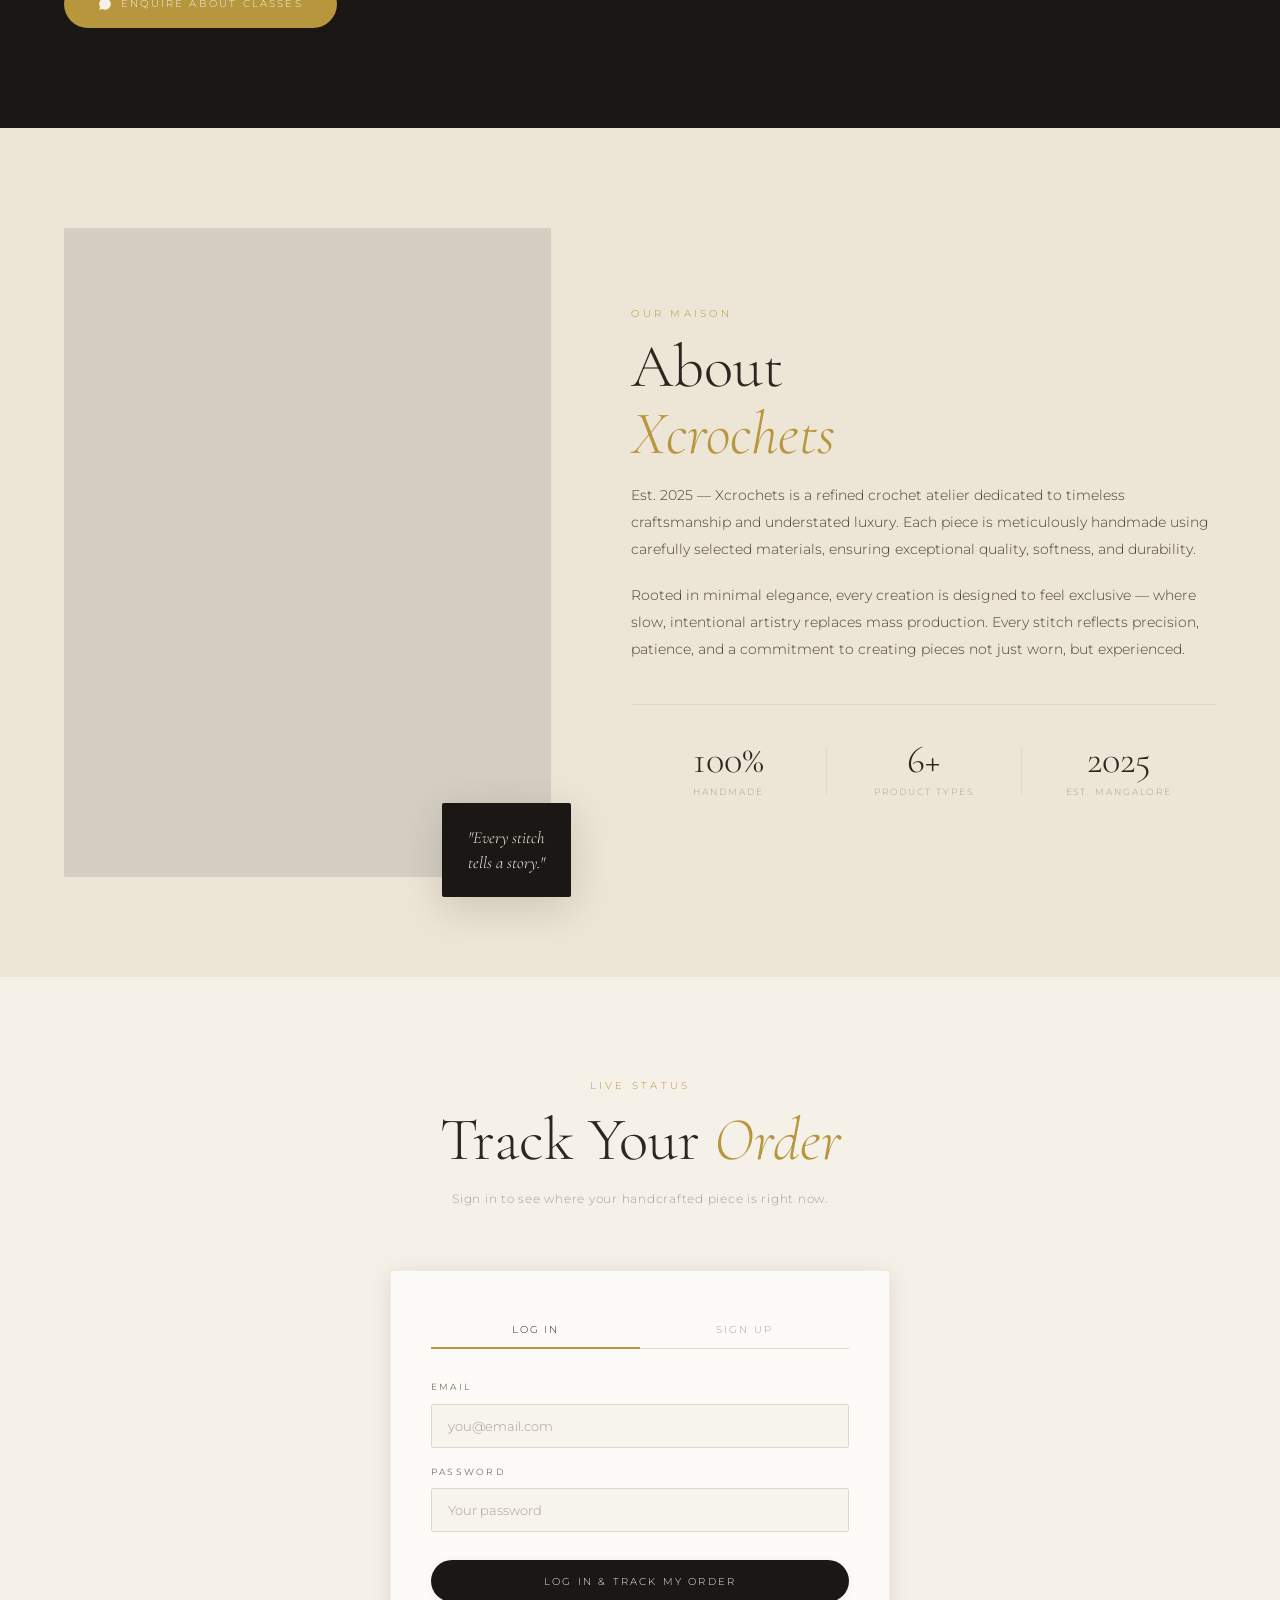
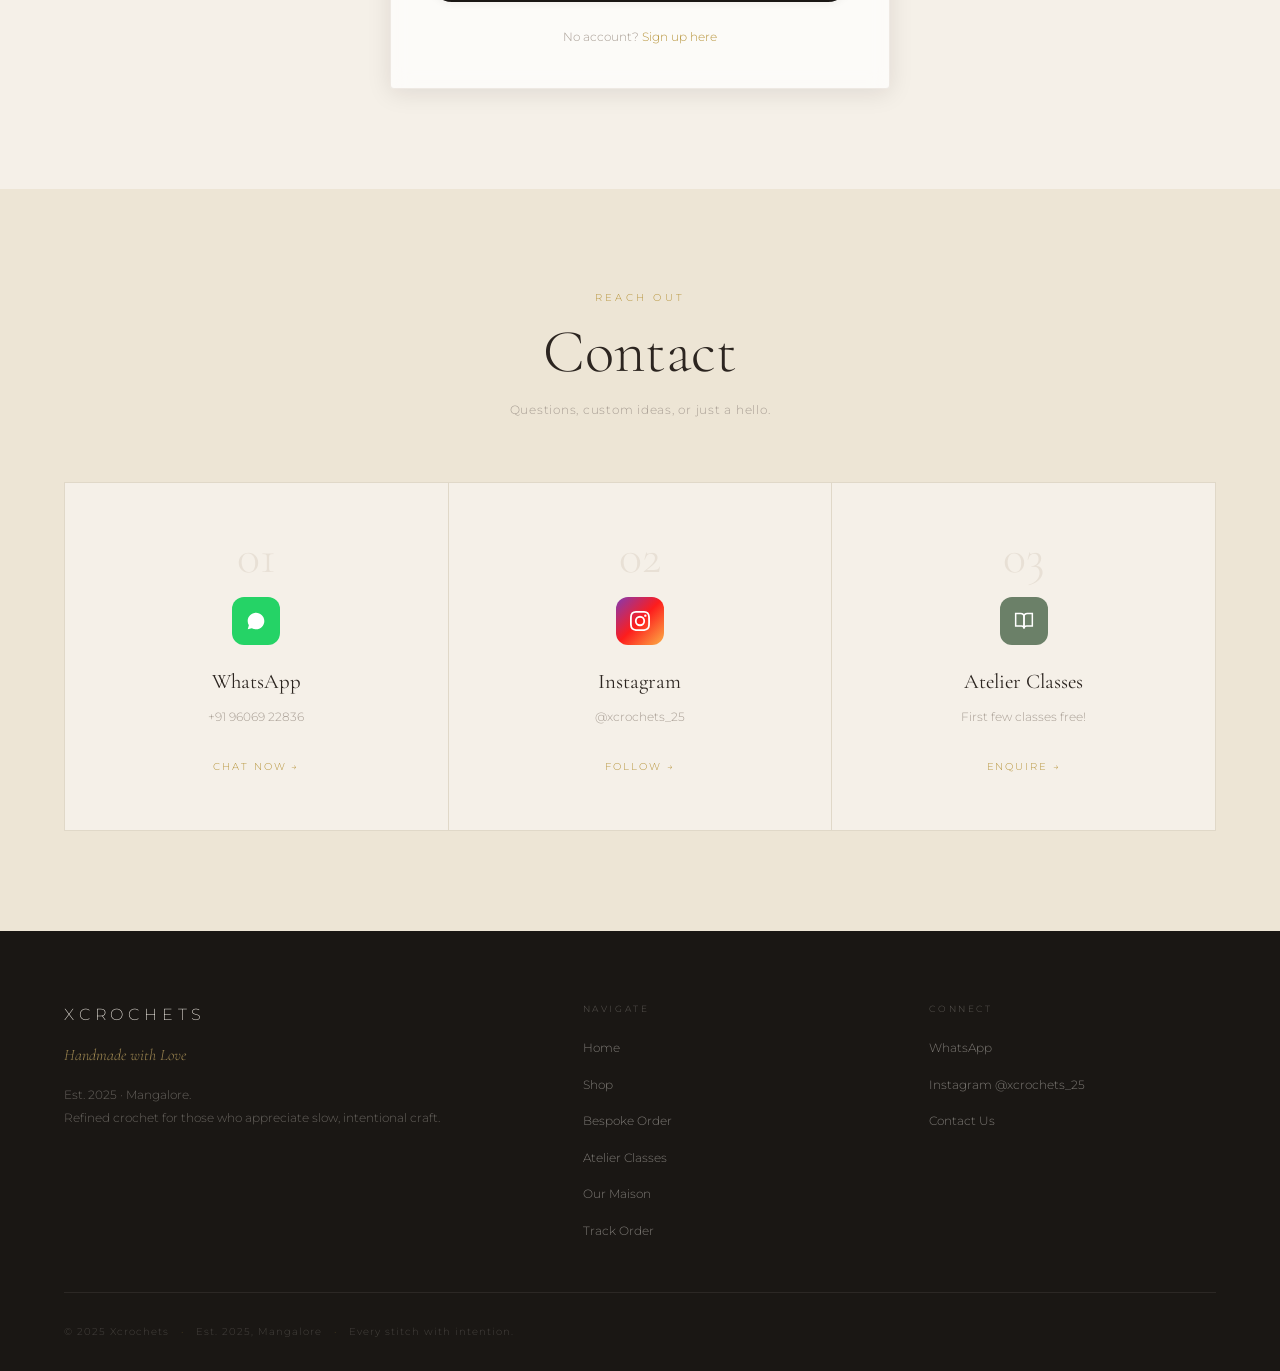
==== commit a7b29f89: "Add files via upload" ====
--- a/index.html
+++ b/index.html
@@ -1,111 +1,837 @@
 <!DOCTYPE html>
 <html lang="en">
 <head>
-<meta charset="UTF-8">
-<meta name="viewport" content="width=device-width, initial-scale=1.0">
-<title>Xcrochets</title>
-<link rel="stylesheet" href="style.css">
+  <meta charset="UTF-8" />
+  <meta name="viewport" content="width=device-width, initial-scale=1.0" />
+  <title>Xcrochets — Atelier</title>
+  <link rel="stylesheet" href="style.css" />
+  <link rel="preconnect" href="https://fonts.googleapis.com" />
+  <link rel="preconnect" href="https://fonts.gstatic.com" crossorigin />
+  <link href="https://fonts.googleapis.com/css2?family=Cormorant+Garamond:ital,wght@0,300;0,400;0,500;0,600;1,300;1,400;1,500&family=Montserrat:wght@200;300;400;500&family=Italiana&display=swap" rel="stylesheet" />
 </head>
 <body>
 
-<!-- Announcement -->
-<div class="announcement">
-  <div class="scroll-text">
-    ✨ Handmade with love | 📦 Custom orders open | 💬 Order on WhatsApp | 🚚 Fast shipping
+  <!-- ANNOUNCEMENT -->
+  <div class="announcement-bar">
+    <div class="marquee-track">
+      <span>Custom Orders Open &nbsp;—&nbsp; Handcrafted in Mangalore &nbsp;—&nbsp; Order via WhatsApp &nbsp;—&nbsp; Crochet Classes · First Few Free &nbsp;—&nbsp; Every Piece is Singular &nbsp;—&nbsp; Est. 2025 &nbsp;—&nbsp;</span>
+      <span>Custom Orders Open &nbsp;—&nbsp; Handcrafted in Mangalore &nbsp;—&nbsp; Order via WhatsApp &nbsp;—&nbsp; Crochet Classes · First Few Free &nbsp;—&nbsp; Every Piece is Singular &nbsp;—&nbsp; Est. 2025 &nbsp;—&nbsp;</span>
+    </div>
   </div>
-</div>
-
-<!-- Navbar -->
-<nav>
-  <h2>Xcrochets</h2>
-  <div>
-    <a href="#">Home</a>
-    <a href="#shop">Shop</a>
-    <a href="#custom">Custom</a>
-    <a href="#contact">Contact</a>
-    <button onclick="toggleCart()">🛒 (<span id="cartCount">0</span>)</button>
+
+  <!-- NAVBAR -->
+  <nav id="navbar">
+    <div class="nav-inner">
+      <a href="#" class="nav-logo">
+        <img src="images/xcrochetslogo.jpg" alt="" class="nav-logo-img" onerror="this.style.display='none'" />
+        <span class="logo-text"><span class="logo-x">X</span>CROCHETS</span>
+      </a>
+      <div class="nav-links">
+        <a href="#">Home</a>
+        <a href="#shop">Shop</a>
+        <a href="#custom-order">Bespoke</a>
+        <a href="#learn">Atelier</a>
+        <a href="#about">Maison</a>
+        <a href="#track">Track</a>
+        <a href="#contact">Contact</a>
+      </div>
+      <div class="nav-actions">
+        <button class="cart-trigger" onclick="toggleCart()" aria-label="Cart">
+          <svg width="17" height="17" viewBox="0 0 24 24" fill="none" stroke="currentColor" stroke-width="1.5"><path d="M6 2L3 6v14a2 2 0 002 2h14a2 2 0 002-2V6l-3-4z"/><line x1="3" y1="6" x2="21" y2="6"/><path d="M16 10a4 4 0 01-8 0"/></svg>
+          <span class="cart-badge" id="cartCount">0</span>
+        </button>
+        <button class="btn-nav-signup" onclick="showSignup()">Sign In</button>
+        <button class="hamburger" id="hamburger" onclick="toggleNav()">
+          <span></span><span></span>
+        </button>
+      </div>
+    </div>
+  </nav>
+
+  <div class="mobile-nav" id="mobileNav">
+    <a href="#" onclick="toggleNav()">Home</a>
+    <a href="#shop" onclick="toggleNav()">Shop</a>
+    <a href="#custom-order" onclick="toggleNav()">Bespoke</a>
+    <a href="#learn" onclick="toggleNav()">Atelier</a>
+    <a href="#about" onclick="toggleNav()">Maison</a>
+    <a href="#track" onclick="toggleNav()">Track Order</a>
+    <a href="#contact" onclick="toggleNav()">Contact</a>
+    <button class="btn-primary" style="margin-top:20px;width:100%;text-align:center;display:block" onclick="toggleNav();showSignup()">Sign In / Create Account</button>
   </div>
-</nav>
-
-<!-- Hero -->
-<section class="hero">
-  <h1>Handmade with Love, Worn with Comfort 💜</h1>
-
-  <p class="important">
-    Prices are shared privately via WhatsApp 💬
-  </p>
-
-  <p class="important">
-    Order updates will be shared on WhatsApp 📦
-  </p>
-
-  <div class="buttons">
-    <a href="#shop" class="btn">Shop Now</a>
-    <a class="btn" href="https://wa.me/919606922836?text=Hi%20I%20want%20to%20order%20from%20Xcrochets">
-      Order on WhatsApp
-    </a>
+
+  <!-- HERO -->
+  <section class="hero">
+    <div class="hero-bg-text" aria-hidden="true">XCROCHETS</div>
+    <div class="hero-content">
+      <div class="hero-eyebrow">
+        <span class="eyebrow-line"></span>
+        <span>Mangalore · Est. 2025</span>
+        <span class="eyebrow-line"></span>
+      </div>
+      <h1 class="hero-h1">
+        <em>Crafted</em><br>with intention
+      </h1>
+      <p class="hero-tagline">Handmade with Love</p>
+      <p class="hero-sub">Every stitch, a deliberate act. Every piece, singular.</p>
+      <div class="hero-pills">
+        <div class="pill">
+          <svg width="11" height="11" viewBox="0 0 24 24" fill="none" stroke="currentColor" stroke-width="2"><path d="M21 15a2 2 0 01-2 2H7l-4 4V5a2 2 0 012-2h14a2 2 0 012 2z"/></svg>
+          Prices shared privately via WhatsApp
+        </div>
+        <div class="pill">
+          <svg width="11" height="11" viewBox="0 0 24 24" fill="none" stroke="currentColor" stroke-width="2"><rect x="1" y="3" width="15" height="13"/><polygon points="16 8 20 8 23 11 23 16 16 16 16 8"/><circle cx="5.5" cy="18.5" r="2.5"/><circle cx="18.5" cy="18.5" r="2.5"/></svg>
+          Real-time updates on WhatsApp
+        </div>
+      </div>
+      <div class="hero-ctas">
+        <a href="#shop" class="btn-primary">Explore Collection</a>
+        <a href="https://wa.me/919606922836?text=Hi%20I%20want%20to%20order%20from%20Xcrochets" target="_blank" class="btn-ghost">
+          <svg width="14" height="14" viewBox="0 0 24 24" fill="currentColor"><path d="M17.472 14.382c-.297-.149-1.758-.867-2.03-.967-.273-.099-.471-.148-.67.15-.197.297-.767.966-.94 1.164-.173.199-.347.223-.644.075-.297-.15-1.255-.463-2.39-1.475-.883-.788-1.48-1.761-1.653-2.059-.173-.297-.018-.458.13-.606.134-.133.298-.347.446-.52.149-.174.198-.298.298-.497.099-.198.05-.371-.025-.52-.075-.149-.669-1.612-.916-2.207-.242-.579-.487-.5-.669-.51-.173-.008-.371-.01-.57-.01-.198 0-.52.074-.792.372-.272.297-1.04 1.016-1.04 2.479 0 1.462 1.065 2.875 1.213 3.074.149.198 2.096 3.2 5.077 4.487.709.306 1.262.489 1.694.625.712.227 1.36.195 1.871.118.571-.085 1.758-.719 2.006-1.413.248-.694.248-1.289.173-1.413-.074-.124-.272-.198-.57-.347zM12 2C6.477 2 2 6.477 2 12c0 1.89.52 3.66 1.428 5.18L2.1 21.9l4.837-1.27A9.932 9.932 0 0012 22c5.523 0 10-4.477 10-10S17.523 2 12 2z"/></svg>
+          Order via WhatsApp
+        </a>
+        <a href="#custom-order" class="btn-text-link">Design Bespoke →</a>
+      </div>
+    </div>
+    <div class="hero-scroll-indicator">
+      <div class="scroll-line"></div>
+      <span>Scroll</span>
+    </div>
+  </section>
+
+  <!-- MANIFESTO STRIP -->
+  <div class="manifesto-strip">
+    <div class="manifesto-inner">
+      <div class="m-item">
+        <div class="m-num">100%</div>
+        <div class="m-label">Handmade</div>
+      </div>
+      <div class="m-divider"></div>
+      <div class="m-item">
+        <div class="m-num">6+</div>
+        <div class="m-label">Collections</div>
+      </div>
+      <div class="m-divider"></div>
+      <div class="m-item">
+        <div class="m-num">∞</div>
+        <div class="m-label">Custom Options</div>
+      </div>
+      <div class="m-divider"></div>
+      <div class="m-item">
+        <div class="m-num">01</div>
+        <div class="m-label">Of A Kind</div>
+      </div>
+    </div>
   </div>
-</section>
-
-<!-- SHOP -->
-<section id="shop">
-  <h2>Shop</h2>
-  <p class="note">💬 Prices will be discussed privately on WhatsApp</p>
-
-  <div class="products">
-
-    <div class="card">
-      <img src="images/hat.jpg">
-      <h3>Crochet Hat</h3>
-      <button onclick="addToCart('Crochet Hat')">Add to Cart</button>
-    </div>
-
-    <div class="card">
-      <img src="images/plush.jpg">
-      <h3>Plush Toy</h3>
-      <button onclick="addToCart('Plush Toy')">Add to Cart</button>
-    </div>
-
-    <div class="card">
-      <img src="images/bag.jpg">
-      <h3>Crochet Bag</h3>
-      <button onclick="addToCart('Crochet Bag')">Add to Cart</button>
-    </div>
-
-    <div class="card">
-      <img src="images/scarf.jpg">
-      <h3>Scarf</h3>
-      <button onclick="addToCart('Scarf')">Add to Cart</button>
-    </div>
-
+
+  <!-- SHOP -->
+  <section id="shop" class="shop-section">
+    <div class="section-header">
+      <p class="section-eyebrow">The Collection</p>
+      <h2 class="section-title">Shop</h2>
+      <p class="section-sub">Each piece is made to order — no two are exactly alike.</p>
+      <div class="price-badge">
+        <svg width="11" height="11" viewBox="0 0 24 24" fill="none" stroke="currentColor" stroke-width="2"><path d="M21 15a2 2 0 01-2 2H7l-4 4V5a2 2 0 012-2h14a2 2 0 012 2z"/></svg>
+        Pricing shared privately on WhatsApp
+      </div>
+    </div>
+
+    <div class="products-grid">
+
+      <!-- Coaster card uses generated SVG image -->
+      <div class="product-card reveal" data-item="Crochet Hat">
+        <div class="product-img">
+          <img src="images/hat.jpg" alt="Crochet Hat" loading="lazy" onerror="this.style.display='none';this.nextElementSibling.style.display='flex'" />
+          <div class="img-fallback" style="display:none">
+            <svg viewBox="0 0 300 300" xmlns="http://www.w3.org/2000/svg" width="120" opacity=".18"><ellipse cx="150" cy="200" rx="140" ry="40" fill="none" stroke="currentColor" stroke-width="3"/><ellipse cx="150" cy="160" rx="90" ry="70" fill="none" stroke="currentColor" stroke-width="3"/><path d="M60 180 Q150 110 240 180" fill="none" stroke="currentColor" stroke-width="2"/></svg>
+          </div>
+          <div class="product-overlay">
+            <button class="overlay-cta" onclick="addToCart('Crochet Hat')">Add to Order</button>
+          </div>
+          <div class="product-tag">Accessories</div>
+        </div>
+        <div class="product-info">
+          <h3 class="product-name">Crochet Hat</h3>
+          <p class="product-price">Price on WhatsApp</p>
+          <button class="btn-add" onclick="addToCart('Crochet Hat')">+ Add to Order</button>
+        </div>
+      </div>
+
+      <div class="product-card reveal" style="--d:.06s" data-item="Plush Toy">
+        <div class="product-img">
+          <img src="images/plush.jpg" alt="Plush Toy" loading="lazy" onerror="this.style.display='none';this.nextElementSibling.style.display='flex'" />
+          <div class="img-fallback" style="display:none">
+            <svg viewBox="0 0 300 300" xmlns="http://www.w3.org/2000/svg" width="100" opacity=".18"><circle cx="150" cy="130" r="80" fill="none" stroke="currentColor" stroke-width="3"/><circle cx="120" cy="110" r="12" fill="currentColor" opacity=".4"/><circle cx="180" cy="110" r="12" fill="currentColor" opacity=".4"/><path d="M120 165 Q150 185 180 165" fill="none" stroke="currentColor" stroke-width="3" stroke-linecap="round"/></svg>
+          </div>
+          <div class="product-overlay">
+            <button class="overlay-cta" onclick="addToCart('Plush Toy')">Add to Order</button>
+          </div>
+          <div class="product-tag">Plushies</div>
+        </div>
+        <div class="product-info">
+          <h3 class="product-name">Plush Toy</h3>
+          <p class="product-price">Price on WhatsApp</p>
+          <button class="btn-add" onclick="addToCart('Plush Toy')">+ Add to Order</button>
+        </div>
+      </div>
+
+      <div class="product-card reveal featured" style="--d:.12s" data-item="Crochet Bag">
+        <div class="product-img">
+          <img src="images/bag.jpg" alt="Crochet Bag" loading="lazy" onerror="this.style.display='none';this.nextElementSibling.style.display='flex'" />
+          <div class="img-fallback" style="display:none">
+            <svg viewBox="0 0 300 300" xmlns="http://www.w3.org/2000/svg" width="110" opacity=".18"><rect x="60" y="110" width="180" height="150" rx="8" fill="none" stroke="currentColor" stroke-width="3"/><path d="M105 110 Q105 70 150 70 Q195 70 195 110" fill="none" stroke="currentColor" stroke-width="3"/></svg>
+          </div>
+          <div class="product-overlay">
+            <button class="overlay-cta" onclick="addToCart('Crochet Bag')">Add to Order</button>
+          </div>
+          <div class="product-tag">Bags</div>
+          <div class="featured-label">Bestseller</div>
+        </div>
+        <div class="product-info">
+          <h3 class="product-name">Crochet Bag</h3>
+          <p class="product-price">Price on WhatsApp</p>
+          <button class="btn-add" onclick="addToCart('Crochet Bag')">+ Add to Order</button>
+        </div>
+      </div>
+
+      <div class="product-card reveal" style="--d:.18s" data-item="Scarf">
+        <div class="product-img">
+          <img src="images/scarf.jpg" alt="Scarf" loading="lazy" onerror="this.style.display='none';this.nextElementSibling.style.display='flex'" />
+          <div class="img-fallback" style="display:none">
+            <svg viewBox="0 0 300 300" xmlns="http://www.w3.org/2000/svg" width="110" opacity=".18"><path d="M80 60 Q100 150 80 240" fill="none" stroke="currentColor" stroke-width="18" stroke-linecap="round"/><path d="M120 60 Q140 150 120 240" fill="none" stroke="currentColor" stroke-width="14" stroke-linecap="round" opacity=".5"/></svg>
+          </div>
+          <div class="product-overlay">
+            <button class="overlay-cta" onclick="addToCart('Scarf')">Add to Order</button>
+          </div>
+          <div class="product-tag">Wearables</div>
+        </div>
+        <div class="product-info">
+          <h3 class="product-name">Scarf</h3>
+          <p class="product-price">Price on WhatsApp</p>
+          <button class="btn-add" onclick="addToCart('Scarf')">+ Add to Order</button>
+        </div>
+      </div>
+
+      <!-- Coasters — SVG inline image replacing coasters.jpg -->
+      <div class="product-card reveal" style="--d:.24s" data-item="Coasters">
+        <div class="product-img coaster-img">
+          <!-- Beautiful SVG coaster set image replacing coaster.jpg -->
+          <svg class="coaster-svg" viewBox="0 0 400 380" xmlns="http://www.w3.org/2000/svg">
+            <defs>
+              <radialGradient id="bg" cx="50%" cy="50%" r="70%">
+                <stop offset="0%" stop-color="#ede5d8"/>
+                <stop offset="100%" stop-color="#d5cfc5"/>
+              </radialGradient>
+              <radialGradient id="c1" cx="50%" cy="50%" r="50%">
+                <stop offset="0%" stop-color="#c8b49a"/>
+                <stop offset="100%" stop-color="#a89070"/>
+              </radialGradient>
+              <radialGradient id="c2" cx="50%" cy="50%" r="50%">
+                <stop offset="0%" stop-color="#8fa887"/>
+                <stop offset="100%" stop-color="#6a8464"/>
+              </radialGradient>
+              <radialGradient id="c3" cx="50%" cy="50%" r="50%">
+                <stop offset="0%" stop-color="#c9a96e"/>
+                <stop offset="100%" stop-color="#a88848"/>
+              </radialGradient>
+              <radialGradient id="c4" cx="50%" cy="50%" r="50%">
+                <stop offset="0%" stop-color="#b8a8c8"/>
+                <stop offset="100%" stop-color="#8878a8"/>
+              </radialGradient>
+            </defs>
+            <!-- Background -->
+            <rect width="400" height="380" fill="url(#bg)"/>
+
+            <!-- Shadow blobs -->
+            <ellipse cx="130" cy="175" rx="75" ry="12" fill="rgba(0,0,0,.12)"/>
+            <ellipse cx="270" cy="175" rx="75" ry="12" fill="rgba(0,0,0,.12)"/>
+            <ellipse cx="130" cy="315" rx="75" ry="12" fill="rgba(0,0,0,.12)"/>
+            <ellipse cx="270" cy="315" rx="75" ry="12" fill="rgba(0,0,0,.12)"/>
+
+            <!-- COASTER 1 — Beige, concentric circles pattern -->
+            <g transform="translate(130,130)">
+              <circle r="68" fill="url(#c1)" filter="drop-shadow(0 4px 12px rgba(0,0,0,.18))"/>
+              <circle r="62" fill="none" stroke="rgba(255,255,255,.22)" stroke-width="1.5"/>
+              <circle r="54" fill="none" stroke="rgba(255,255,255,.18)" stroke-width="1.5"/>
+              <circle r="46" fill="none" stroke="rgba(255,255,255,.15)" stroke-width="1.5"/>
+              <circle r="38" fill="none" stroke="rgba(255,255,255,.12)" stroke-width="1.5"/>
+              <circle r="28" fill="none" stroke="rgba(255,255,255,.18)" stroke-width="2"/>
+              <circle r="14" fill="rgba(255,255,255,.15)"/>
+              <!-- Crochet texture dots -->
+              <g opacity=".25">
+                <circle cx="-40" cy="0" r="2.5" fill="white"/>
+                <circle cx="40" cy="0" r="2.5" fill="white"/>
+                <circle cx="0" cy="-40" r="2.5" fill="white"/>
+                <circle cx="0" cy="40" r="2.5" fill="white"/>
+                <circle cx="-28" cy="-28" r="2" fill="white"/>
+                <circle cx="28" cy="-28" r="2" fill="white"/>
+                <circle cx="-28" cy="28" r="2" fill="white"/>
+                <circle cx="28" cy="28" r="2" fill="white"/>
+              </g>
+            </g>
+
+            <!-- COASTER 2 — Sage green, star/mandala pattern -->
+            <g transform="translate(270,130)">
+              <circle r="68" fill="url(#c2)" filter="drop-shadow(0 4px 12px rgba(0,0,0,.18))"/>
+              <polygon points="0,-55 8,-22 40,-22 16,0 26,35 0,16 -26,35 -16,0 -40,-22 -8,-22" fill="none" stroke="rgba(255,255,255,.25)" stroke-width="1.5" stroke-linejoin="round"/>
+              <polygon points="0,-38 5,-15 28,-15 11,0 18,24 0,11 -18,24 -11,0 -28,-15 -5,-15" fill="rgba(255,255,255,.08)"/>
+              <circle r="20" fill="none" stroke="rgba(255,255,255,.22)" stroke-width="1.5"/>
+              <circle r="62" fill="none" stroke="rgba(255,255,255,.12)" stroke-width="1"/>
+              <circle r="8" fill="rgba(255,255,255,.18)"/>
+            </g>
+
+            <!-- COASTER 3 — Gold, hexagonal/honeycomb -->
+            <g transform="translate(130,270)">
+              <circle r="68" fill="url(#c3)" filter="drop-shadow(0 4px 12px rgba(0,0,0,.18))"/>
+              <!-- Hex grid pattern -->
+              <g fill="none" stroke="rgba(255,255,255,.2)" stroke-width="1.2">
+                <polygon points="0,-30 26,-15 26,15 0,30 -26,15 -26,-15"/>
+                <polygon points="0,-50 43,-25 43,25 0,50 -43,25 -43,-25"/>
+              </g>
+              <circle r="62" fill="none" stroke="rgba(255,255,255,.1)" stroke-width="1"/>
+              <circle r="10" fill="rgba(255,255,255,.2)"/>
+              <g opacity=".3">
+                <circle cx="26" cy="-46" r="2" fill="white"/>
+                <circle cx="-26" cy="-46" r="2" fill="white"/>
+                <circle cx="52" cy="0" r="2" fill="white"/>
+                <circle cx="-52" cy="0" r="2" fill="white"/>
+                <circle cx="26" cy="46" r="2" fill="white"/>
+                <circle cx="-26" cy="46" r="2" fill="white"/>
+              </g>
+            </g>
+
+            <!-- COASTER 4 — Lavender, spiral/flower -->
+            <g transform="translate(270,270)">
+              <circle r="68" fill="url(#c4)" filter="drop-shadow(0 4px 12px rgba(0,0,0,.18))"/>
+              <!-- Petal flower -->
+              <g fill="rgba(255,255,255,.15)" stroke="rgba(255,255,255,.25)" stroke-width="1.2">
+                <ellipse rx="18" ry="35" transform="rotate(0)"/>
+                <ellipse rx="18" ry="35" transform="rotate(45)"/>
+                <ellipse rx="18" ry="35" transform="rotate(90)"/>
+                <ellipse rx="18" ry="35" transform="rotate(135)"/>
+              </g>
+              <circle r="16" fill="rgba(255,255,255,.2)"/>
+              <circle r="62" fill="none" stroke="rgba(255,255,255,.12)" stroke-width="1"/>
+              <circle r="48" fill="none" stroke="rgba(255,255,255,.1)" stroke-width="1"/>
+            </g>
+
+            <!-- Label -->
+            <text x="200" y="358" text-anchor="middle" font-family="Cormorant Garamond, serif" font-size="11" fill="#8a7a68" letter-spacing="0.2em" font-style="italic">Set of Four</text>
+          </svg>
+          <div class="product-overlay">
+            <button class="overlay-cta" onclick="addToCart('Coasters')">Add to Order</button>
+          </div>
+          <div class="product-tag">Home &amp; Décor</div>
+          <div class="featured-label">New</div>
+        </div>
+        <div class="product-info">
+          <h3 class="product-name">Coasters</h3>
+          <p class="product-price">Price on WhatsApp</p>
+          <button class="btn-add" onclick="addToCart('Coasters')">+ Add to Order</button>
+        </div>
+      </div>
+
+      <div class="product-card reveal" style="--d:.30s" data-item="Scrunchies">
+        <div class="product-img">
+          <img src="images/scrunchies.jpg" alt="Scrunchies" loading="lazy" onerror="this.style.display='none';this.nextElementSibling.style.display='flex'" />
+          <div class="img-fallback" style="display:none">
+            <svg viewBox="0 0 300 300" xmlns="http://www.w3.org/2000/svg" width="110" opacity=".18"><path d="M150 150 m-60 0 a60 25 0 1 0 120 0 a60 25 0 0 0 -120 0" fill="none" stroke="currentColor" stroke-width="22" stroke-linecap="round"/></svg>
+          </div>
+          <div class="product-overlay">
+            <button class="overlay-cta" onclick="addToCart('Scrunchies')">Add to Order</button>
+          </div>
+          <div class="product-tag">Accessories</div>
+        </div>
+        <div class="product-info">
+          <h3 class="product-name">Scrunchies</h3>
+          <p class="product-price">Price on WhatsApp</p>
+          <button class="btn-add" onclick="addToCart('Scrunchies')">+ Add to Order</button>
+        </div>
+      </div>
+
+    </div>
+  </section>
+
+  <!-- EDITORIAL BREAK -->
+  <div class="editorial-break">
+    <div class="editorial-inner">
+      <p class="editorial-quote">"Every stitch tells a story."</p>
+      <p class="editorial-sub">— Slow craft. Intentional luxury. Mangalore.</p>
+    </div>
   </div>
-</section>
-
-<!-- CUSTOM -->
-<section id="custom">
-  <h2>Custom Orders</h2>
-  <p>Want something unique? Get it made just for you.</p>
-  <a class="btn" href="https://wa.me/919606922836?text=Hi%20I%20want%20a%20custom%20crochet%20order">
-    Start Custom Order
+
+  <!-- CUSTOM ORDER -->
+  <section id="custom-order" class="custom-section">
+    <div class="section-header">
+      <p class="section-eyebrow">Bespoke Creation</p>
+      <h2 class="section-title">Design Your <em>Own</em></h2>
+      <p class="section-sub">Tell us exactly what you envision — we'll make it happen, stitch by stitch.</p>
+    </div>
+
+    <div class="custom-form-wrap reveal">
+      <form id="customOrderForm" onsubmit="submitCustomOrder(event)">
+        <div class="cf-grid">
+          <div class="cf-col">
+            <div class="cf-group">
+              <label class="cf-label">Your Name</label>
+              <input class="cf-input" type="text" id="cf-name" placeholder="Priya Sharma" required />
+            </div>
+            <div class="cf-group">
+              <label class="cf-label">WhatsApp Number</label>
+              <input class="cf-input" type="tel" id="cf-phone" placeholder="+91 96069 22836" required />
+            </div>
+            <div class="cf-group">
+              <label class="cf-label">Product Type</label>
+              <select class="cf-input" id="cf-product" required>
+                <option value="">Choose a product...</option>
+                <option>Crochet Hat</option>
+                <option>Plush Toy / Amigurumi</option>
+                <option>Crochet Bag / Tote</option>
+                <option>Scarf</option>
+                <option>Coasters (Set)</option>
+                <option>Scrunchies</option>
+                <option>Flowers / Bouquet</option>
+                <option>Clothing / Wearable</option>
+                <option>Keychain / Charm</option>
+                <option>Other (describe below)</option>
+              </select>
+            </div>
+            <div class="cf-group">
+              <label class="cf-label">Size</label>
+              <select class="cf-input" id="cf-size">
+                <option value="">Select size...</option>
+                <option>Mini (under 10 cm)</option>
+                <option>Small (10–20 cm)</option>
+                <option>Medium (20–35 cm)</option>
+                <option>Large (35–50 cm)</option>
+                <option>XL / Extra Large</option>
+                <option>Custom (describe below)</option>
+              </select>
+            </div>
+            <div class="cf-group">
+              <label class="cf-label">Quantity</label>
+              <input class="cf-input" type="number" id="cf-qty" min="1" value="1" />
+            </div>
+            <div class="cf-group">
+              <label class="cf-label">Delivery Preference</label>
+              <select class="cf-input" id="cf-delivery">
+                <option>Delivery within Mangalore</option>
+                <option>Pickup</option>
+                <option>Outside Mangalore (discuss privately)</option>
+              </select>
+            </div>
+          </div>
+          <div class="cf-col">
+            <div class="cf-group">
+              <label class="cf-label">Color Palette <span class="cf-label-note">(select all that apply)</span></label>
+              <div class="swatch-grid">
+                <label class="swatch-wrap" title="Cream"><input type="checkbox" class="swatch-cb" value="Cream Beige"/><span class="swatch" style="background:#e8c9a0"></span><span class="swatch-name">Cream</span></label>
+                <label class="swatch-wrap" title="Terracotta"><input type="checkbox" class="swatch-cb" value="Terracotta"/><span class="swatch" style="background:#c47a5a"></span><span class="swatch-name">Terra</span></label>
+                <label class="swatch-wrap" title="Sage"><input type="checkbox" class="swatch-cb" value="Sage Green"/><span class="swatch" style="background:#7a9175"></span><span class="swatch-name">Sage</span></label>
+                <label class="swatch-wrap" title="Dusty Blue"><input type="checkbox" class="swatch-cb" value="Dusty Blue"/><span class="swatch" style="background:#7090b8"></span><span class="swatch-name">Blue</span></label>
+                <label class="swatch-wrap" title="Rose"><input type="checkbox" class="swatch-cb" value="Dusty Rose"/><span class="swatch" style="background:#c8879a"></span><span class="swatch-name">Rose</span></label>
+                <label class="swatch-wrap" title="Yellow"><input type="checkbox" class="swatch-cb" value="Butter Yellow"/><span class="swatch" style="background:#e5dda0"></span><span class="swatch-name">Yellow</span></label>
+                <label class="swatch-wrap" title="Burgundy"><input type="checkbox" class="swatch-cb" value="Burgundy"/><span class="swatch" style="background:#7a3a3a"></span><span class="swatch-name">Burgundy</span></label>
+                <label class="swatch-wrap" title="White"><input type="checkbox" class="swatch-cb" value="White"/><span class="swatch" style="background:#f8f4ee;border:1px solid #ccc"></span><span class="swatch-name">White</span></label>
+                <label class="swatch-wrap" title="Black"><input type="checkbox" class="swatch-cb" value="Black"/><span class="swatch" style="background:#2a2a2a"></span><span class="swatch-name">Black</span></label>
+                <label class="swatch-wrap" title="Gold"><input type="checkbox" class="swatch-cb" value="Gold"/><span class="swatch" style="background:#c9a96e"></span><span class="swatch-name">Gold</span></label>
+                <label class="swatch-wrap" title="Lavender"><input type="checkbox" class="swatch-cb" value="Lavender"/><span class="swatch" style="background:#b8a8d0"></span><span class="swatch-name">Lavender</span></label>
+                <label class="swatch-wrap" title="Mint"><input type="checkbox" class="swatch-cb" value="Mint"/><span class="swatch" style="background:#a8d8c8"></span><span class="swatch-name">Mint</span></label>
+              </div>
+              <input class="cf-input" type="text" id="cf-color-other" placeholder="Or describe any specific color..." style="margin-top:12px" />
+            </div>
+            <div class="cf-group">
+              <label class="cf-label">Describe Your Vision</label>
+              <textarea class="cf-input cf-textarea" id="cf-desc" placeholder="Tell us everything — theme, character, feeling, references, inspirations. The more detail, the better." required></textarea>
+            </div>
+            <div class="cf-group">
+              <label class="cf-label">Reference Image <span class="cf-label-note">(optional)</span></label>
+              <input class="cf-input" type="url" id="cf-ref" placeholder="Google Drive, Pinterest, or any link..." />
+            </div>
+          </div>
+        </div>
+        <div class="cf-submit-row">
+          <button type="submit" class="btn-primary cf-submit-btn">
+            <svg width="15" height="15" viewBox="0 0 24 24" fill="currentColor"><path d="M17.472 14.382c-.297-.149-1.758-.867-2.03-.967-.273-.099-.471-.148-.67.15-.197.297-.767.966-.94 1.164-.173.199-.347.223-.644.075-.297-.15-1.255-.463-2.39-1.475-.883-.788-1.48-1.761-1.653-2.059-.173-.297-.018-.458.13-.606.134-.133.298-.347.446-.52.149-.174.198-.298.298-.497.099-.198.05-.371-.025-.52-.075-.149-.669-1.612-.916-2.207-.242-.579-.487-.5-.669-.51-.173-.008-.371-.01-.57-.01-.198 0-.52.074-.792.372-.272.297-1.04 1.016-1.04 2.479 0 1.462 1.065 2.875 1.213 3.074.149.198 2.096 3.2 5.077 4.487.709.306 1.262.489 1.694.625.712.227 1.36.195 1.871.118.571-.085 1.758-.719 2.006-1.413.248-.694.248-1.289.173-1.413-.074-.124-.272-.198-.57-.347zM12 2C6.477 2 2 6.477 2 12c0 1.89.52 3.66 1.428 5.18L2.1 21.9l4.837-1.27A9.932 9.932 0 0012 22c5.523 0 10-4.477 10-10S17.523 2 12 2z"/></svg>
+            Send Bespoke Order via WhatsApp
+          </button>
+          <p class="cf-footnote">You'll be taken to WhatsApp to confirm everything directly with us.</p>
+        </div>
+      </form>
+    </div>
+  </section>
+
+  <!-- CLASSES -->
+  <section id="learn" class="learn-section">
+    <div class="learn-inner">
+      <div class="learn-text reveal">
+        <p class="section-eyebrow">The Atelier</p>
+        <h2 class="section-title learn-h2">Learn to<br><em>Crochet</em></h2>
+        <div class="free-badge">First Few Classes — Free</div>
+        <p class="learn-desc">Discover the meditative joy of crochet. From your very first chain stitch to crafting plushies, bags, and wearables. Small, personal sessions with genuine attention and real progress.</p>
+        <ul class="learn-list">
+          <li>Beginner-friendly — zero experience needed</li>
+          <li>First few classes completely <strong>free</strong></li>
+          <li>Affordable &amp; negotiable ongoing pricing</li>
+          <li>Small batches, flexible timing</li>
+          <li>Master plushies, flowers, bags, wearables &amp; more</li>
+        </ul>
+        <a href="https://wa.me/919606922836?text=Hi!%20I'm%20interested%20in%20crochet%20classes%20at%20Xcrochets" target="_blank" class="btn-primary" style="margin-top:36px;display:inline-flex">
+          <svg width="14" height="14" viewBox="0 0 24 24" fill="currentColor"><path d="M17.472 14.382c-.297-.149-1.758-.867-2.03-.967-.273-.099-.471-.148-.67.15-.197.297-.767.966-.94 1.164-.173.199-.347.223-.644.075-.297-.15-1.255-.463-2.39-1.475-.883-.788-1.48-1.761-1.653-2.059-.173-.297-.018-.458.13-.606.134-.133.298-.347.446-.52.149-.174.198-.298.298-.497.099-.198.05-.371-.025-.52-.075-.149-.669-1.612-.916-2.207-.242-.579-.487-.5-.669-.51-.173-.008-.371-.01-.57-.01-.198 0-.52.074-.792.372-.272.297-1.04 1.016-1.04 2.479 0 1.462 1.065 2.875 1.213 3.074.149.198 2.096 3.2 5.077 4.487.709.306 1.262.489 1.694.625.712.227 1.36.195 1.871.118.571-.085 1.758-.719 2.006-1.413.248-.694.248-1.289.173-1.413-.074-.124-.272-.198-.57-.347zM12 2C6.477 2 2 6.477 2 12c0 1.89.52 3.66 1.428 5.18L2.1 21.9l4.837-1.27A9.932 9.932 0 0012 22c5.523 0 10-4.477 10-10S17.523 2 12 2z"/></svg>
+          Enquire About Classes
+        </a>
+      </div>
+      <div class="learn-visual reveal" style="--d:.12s">
+        <div class="lv-card">
+          <div class="lv-num">01</div>
+          <div class="lv-title">The Chain Stitch</div>
+          <div class="lv-bar"><div class="lv-fill" style="width:90%"></div></div>
+          <div class="lv-status">Foundation</div>
+        </div>
+        <div class="lv-card">
+          <div class="lv-num">02</div>
+          <div class="lv-title">Single Crochet</div>
+          <div class="lv-bar"><div class="lv-fill" style="width:68%"></div></div>
+          <div class="lv-status">Building</div>
+        </div>
+        <div class="lv-card">
+          <div class="lv-num">03</div>
+          <div class="lv-title">Your First Project</div>
+          <div class="lv-bar"><div class="lv-fill" style="width:45%"></div></div>
+          <div class="lv-status">Creating</div>
+        </div>
+        <div class="lv-free">FREE to Start →</div>
+      </div>
+    </div>
+  </section>
+
+  <!-- ABOUT -->
+  <section id="about" class="about-section">
+    <div class="about-inner">
+      <div class="about-image reveal">
+        <div class="about-img-wrap">
+          <img src="images/xcrochetslogo.jpg" alt="Xcrochets" onerror="this.parentElement.innerHTML='<div class=\'about-logo-fallback\'><span>X</span></div>'" />
+        </div>
+        <div class="about-quote">"Every stitch<br>tells a story."</div>
+      </div>
+      <div class="about-text reveal" style="--d:.12s">
+        <p class="section-eyebrow">Our Maison</p>
+        <h2 class="section-title">About<br><em>Xcrochets</em></h2>
+        <p class="about-body">Est. 2025 — Xcrochets is a refined crochet atelier dedicated to timeless craftsmanship and understated luxury. Each piece is meticulously handmade using carefully selected materials, ensuring exceptional quality, softness, and durability.</p>
+        <p class="about-body">Rooted in minimal elegance, every creation is designed to feel exclusive — where slow, intentional artistry replaces mass production. Every stitch reflects precision, patience, and a commitment to creating pieces not just worn, but experienced.</p>
+        <div class="about-stats">
+          <div class="stat">
+            <div class="stat-num">100%</div>
+            <div class="stat-label">Handmade</div>
+          </div>
+          <div class="stat-divider"></div>
+          <div class="stat">
+            <div class="stat-num">6+</div>
+            <div class="stat-label">Product Types</div>
+          </div>
+          <div class="stat-divider"></div>
+          <div class="stat">
+            <div class="stat-num">2025</div>
+            <div class="stat-label">Est. Mangalore</div>
+          </div>
+        </div>
+      </div>
+    </div>
+  </section>
+
+  <!-- ORDER TRACKER -->
+  <section id="track" class="track-section">
+    <div class="section-header">
+      <p class="section-eyebrow">Live Status</p>
+      <h2 class="section-title">Track Your <em>Order</em></h2>
+      <p class="section-sub">Sign in to see where your handcrafted piece is right now.</p>
+    </div>
+    <div class="track-wrap reveal">
+      <div class="auth-tabs">
+        <button class="auth-tab active" id="tab-login" onclick="switchTab('login')">Log In</button>
+        <button class="auth-tab" id="tab-signup" onclick="switchTab('signup')">Sign Up</button>
+      </div>
+      <div class="auth-panel" id="panel-login">
+        <div class="cf-group"><label class="cf-label">Email</label><input class="cf-input" type="email" id="login-email" placeholder="you@email.com" /></div>
+        <div class="cf-group"><label class="cf-label">Password</label><input class="cf-input" type="password" id="login-pass" placeholder="Your password" /></div>
+        <button class="btn-primary" style="width:100%;text-align:center;justify-content:center;margin-top:12px" onclick="doLogin()">Log In &amp; Track My Order</button>
+        <p class="auth-switch">No account? <a href="#" onclick="switchTab('signup');return false">Sign up here</a></p>
+      </div>
+      <div class="auth-panel hidden" id="panel-signup">
+        <div class="cf-group"><label class="cf-label">Your Name</label><input class="cf-input" type="text" id="su-name" placeholder="Priya Sharma" /></div>
+        <div class="cf-group"><label class="cf-label">Email</label><input class="cf-input" type="email" id="su-email" placeholder="you@email.com" /></div>
+        <div class="cf-group"><label class="cf-label">WhatsApp Number</label><input class="cf-input" type="tel" id="su-phone" placeholder="+91 96069 22836" /></div>
+        <div class="cf-group"><label class="cf-label">Password</label><input class="cf-input" type="password" id="su-pass" placeholder="Create a password" /></div>
+        <button class="btn-primary" style="width:100%;text-align:center;justify-content:center;margin-top:12px" onclick="doSignup()">Create Account</button>
+        <p class="auth-switch">Already have an account? <a href="#" onclick="switchTab('login');return false">Log in</a></p>
+      </div>
+      <div class="order-status-panel hidden" id="orderStatusPanel">
+        <div class="os-welcome">Welcome back, <strong id="os-username">Priya</strong></div>
+        <div class="os-tracker">
+          <div class="os-step" id="step-placed">
+            <div class="os-dot"><svg width="13" height="13" viewBox="0 0 24 24" fill="none" stroke="currentColor" stroke-width="2.5"><polyline points="20 6 9 17 4 12"/></svg></div>
+            <div class="os-content"><div class="os-step-name">Order Placed</div><div class="os-step-sub">We received your order</div></div>
+            <div class="os-line"></div>
+          </div>
+          <div class="os-step" id="step-crocheting">
+            <div class="os-dot"><svg width="13" height="13" viewBox="0 0 24 24" fill="none" stroke="currentColor" stroke-width="2"><circle cx="12" cy="12" r="10"/><polyline points="12 6 12 12 16 14"/></svg></div>
+            <div class="os-content"><div class="os-step-name">Being Made</div><div class="os-step-sub">Crafted with love</div></div>
+            <div class="os-line"></div>
+          </div>
+          <div class="os-step" id="step-delivering">
+            <div class="os-dot"><svg width="13" height="13" viewBox="0 0 24 24" fill="none" stroke="currentColor" stroke-width="2"><rect x="1" y="3" width="15" height="13"/><polygon points="16 8 20 8 23 11 23 16 16 16 16 8"/><circle cx="5.5" cy="18.5" r="2.5"/><circle cx="18.5" cy="18.5" r="2.5"/></svg></div>
+            <div class="os-content"><div class="os-step-name">On Its Way</div><div class="os-step-sub">Dispatched to you</div></div>
+            <div class="os-line"></div>
+          </div>
+          <div class="os-step" id="step-delivered">
+            <div class="os-dot"><svg width="13" height="13" viewBox="0 0 24 24" fill="currentColor"><path d="M20.84 4.61a5.5 5.5 0 00-7.78 0L12 5.67l-1.06-1.06a5.5 5.5 0 00-7.78 7.78L12 21.23l8.84-8.84a5.5 5.5 0 000-7.78z"/></svg></div>
+            <div class="os-content"><div class="os-step-name">Delivered</div><div class="os-step-sub">Enjoy your piece!</div></div>
+            <div class="os-line last"></div>
+          </div>
+        </div>
+        <p class="os-note">Real-time updates also sent directly on WhatsApp.</p>
+        <button class="btn-ghost" style="margin-top:20px" onclick="doLogout()">Sign Out</button>
+      </div>
+    </div>
+  </section>
+
+  <!-- CONTACT -->
+  <section id="contact" class="contact-section">
+    <div class="section-header">
+      <p class="section-eyebrow">Reach Out</p>
+      <h2 class="section-title">Contact</h2>
+      <p class="section-sub">Questions, custom ideas, or just a hello.</p>
+    </div>
+    <div class="contact-grid">
+      <div class="contact-card reveal">
+        <div class="cc-num">01</div>
+        <div class="cc-icon-wrap wa-icon"><svg width="20" height="20" viewBox="0 0 24 24" fill="white"><path d="M17.472 14.382c-.297-.149-1.758-.867-2.03-.967-.273-.099-.471-.148-.67.15-.197.297-.767.966-.94 1.164-.173.199-.347.223-.644.075-.297-.15-1.255-.463-2.39-1.475-.883-.788-1.48-1.761-1.653-2.059-.173-.297-.018-.458.13-.606.134-.133.298-.347.446-.52.149-.174.198-.298.298-.497.099-.198.05-.371-.025-.52-.075-.149-.669-1.612-.916-2.207-.242-.579-.487-.5-.669-.51-.173-.008-.371-.01-.57-.01-.198 0-.52.074-.792.372-.272.297-1.04 1.016-1.04 2.479 0 1.462 1.065 2.875 1.213 3.074.149.198 2.096 3.2 5.077 4.487.709.306 1.262.489 1.694.625.712.227 1.36.195 1.871.118.571-.085 1.758-.719 2.006-1.413.248-.694.248-1.289.173-1.413-.074-.124-.272-.198-.57-.347zM12 2C6.477 2 2 6.477 2 12c0 1.89.52 3.66 1.428 5.18L2.1 21.9l4.837-1.27A9.932 9.932 0 0012 22c5.523 0 10-4.477 10-10S17.523 2 12 2z"/></svg></div>
+        <h3 class="cc-title">WhatsApp</h3>
+        <p class="cc-val">+91 96069 22836</p>
+        <a href="https://wa.me/919606922836?text=Hi%20I%20have%20a%20question" target="_blank" class="cc-link">Chat Now →</a>
+      </div>
+      <div class="contact-card reveal" style="--d:.1s">
+        <div class="cc-num">02</div>
+        <div class="cc-icon-wrap ig-icon"><svg width="20" height="20" viewBox="0 0 24 24" fill="white"><path d="M12 2.163c3.204 0 3.584.012 4.85.07 3.252.148 4.771 1.691 4.919 4.919.058 1.265.069 1.645.069 4.849 0 3.205-.012 3.584-.069 4.849-.149 3.225-1.664 4.771-4.919 4.919-1.266.058-1.644.07-4.85.07-3.204 0-3.584-.012-4.849-.07-3.26-.149-4.771-1.699-4.919-4.92-.058-1.265-.07-1.644-.07-4.849 0-3.204.013-3.583.07-4.849.149-3.227 1.664-4.771 4.919-4.919 1.266-.057 1.645-.069 4.849-.069zM12 0C8.741 0 8.333.014 7.053.072 2.695.272.273 2.69.073 7.052.014 8.333 0 8.741 0 12c0 3.259.014 3.668.072 4.948.2 4.358 2.618 6.78 6.98 6.98C8.333 23.986 8.741 24 12 24c3.259 0 3.668-.014 4.948-.072 4.354-.2 6.782-2.618 6.979-6.98.059-1.28.073-1.689.073-4.948 0-3.259-.014-3.667-.072-4.947-.196-4.354-2.617-6.78-6.979-6.98C15.668.014 15.259 0 12 0zm0 5.838a6.162 6.162 0 100 12.324 6.162 6.162 0 000-12.324zM12 16a4 4 0 110-8 4 4 0 010 8zm6.406-11.845a1.44 1.44 0 100 2.881 1.44 1.44 0 000-2.881z"/></svg></div>
+        <h3 class="cc-title">Instagram</h3>
+        <p class="cc-val">@xcrochets_25</p>
+        <a href="https://instagram.com/xcrochets_25" target="_blank" class="cc-link">Follow →</a>
+      </div>
+      <div class="contact-card reveal" style="--d:.2s">
+        <div class="cc-num">03</div>
+        <div class="cc-icon-wrap cl-icon"><svg width="20" height="20" viewBox="0 0 24 24" fill="none" stroke="white" stroke-width="1.8"><path d="M2 3h6a4 4 0 014 4v14a3 3 0 00-3-3H2z"/><path d="M22 3h-6a4 4 0 00-4 4v14a3 3 0 013-3h7z"/></svg></div>
+        <h3 class="cc-title">Atelier Classes</h3>
+        <p class="cc-val">First few classes free!</p>
+        <a href="https://wa.me/919606922836?text=Hi!%20I%20want%20to%20join%20crochet%20classes" target="_blank" class="cc-link">Enquire →</a>
+      </div>
+    </div>
+  </section>
+
+  <!-- FOOTER -->
+  <footer>
+    <div class="footer-grid">
+      <div class="footer-brand">
+        <img src="images/xcrochetslogo.jpg" alt="Xcrochets" class="footer-logo" onerror="this.style.display='none';this.nextElementSibling.style.display='block'" />
+        <div class="footer-logo-text" style="display:none">XCROCHETS</div>
+        <p class="footer-script">Handmade with Love</p>
+        <p class="footer-desc">Est. 2025 · Mangalore.<br>Refined crochet for those who appreciate slow, intentional craft.</p>
+      </div>
+      <div class="footer-col">
+        <p class="footer-col-title">Navigate</p>
+        <a href="#">Home</a>
+        <a href="#shop">Shop</a>
+        <a href="#custom-order">Bespoke Order</a>
+        <a href="#learn">Atelier Classes</a>
+        <a href="#about">Our Maison</a>
+        <a href="#track">Track Order</a>
+      </div>
+      <div class="footer-col">
+        <p class="footer-col-title">Connect</p>
+        <a href="https://wa.me/919606922836" target="_blank">WhatsApp</a>
+        <a href="https://instagram.com/xcrochets_25" target="_blank">Instagram @xcrochets_25</a>
+        <a href="#contact">Contact Us</a>
+      </div>
+    </div>
+    <div class="footer-bottom">
+      <span>© 2025 Xcrochets</span>
+      <span class="footer-dot">·</span>
+      <span>Est. 2025, Mangalore</span>
+      <span class="footer-dot">·</span>
+      <span>Every stitch with intention.</span>
+    </div>
+  </footer>
+
+  <!-- CART DRAWER -->
+  <div id="cart" class="cart-drawer">
+    <div class="cart-head">
+      <h3>Your Order</h3>
+      <button class="cart-close-btn" onclick="toggleCart()">
+        <svg width="14" height="14" viewBox="0 0 24 24" fill="none" stroke="currentColor" stroke-width="2"><line x1="18" y1="6" x2="6" y2="18"/><line x1="6" y1="6" x2="18" y2="18"/></svg>
+      </button>
+    </div>
+    <div class="cart-info">Pricing is shared personally on WhatsApp when you send your order.</div>
+    <ul id="cartItems" class="cart-items"></ul>
+    <div class="cart-empty-msg" id="cartEmpty">Your cart is empty</div>
+    <div class="cart-foot">
+      <button class="btn-primary cart-checkout-btn" onclick="checkout()">
+        <svg width="14" height="14" viewBox="0 0 24 24" fill="currentColor"><path d="M17.472 14.382c-.297-.149-1.758-.867-2.03-.967-.273-.099-.471-.148-.67.15-.197.297-.767.966-.94 1.164-.173.199-.347.223-.644.075-.297-.15-1.255-.463-2.39-1.475-.883-.788-1.48-1.761-1.653-2.059-.173-.297-.018-.458.13-.606.134-.133.298-.347.446-.52.149-.174.198-.298.298-.497.099-.198.05-.371-.025-.52-.075-.149-.669-1.612-.916-2.207-.242-.579-.487-.5-.669-.51-.173-.008-.371-.01-.57-.01-.198 0-.52.074-.792.372-.272.297-1.04 1.016-1.04 2.479 0 1.462 1.065 2.875 1.213 3.074.149.198 2.096 3.2 5.077 4.487.709.306 1.262.489 1.694.625.712.227 1.36.195 1.871.118.571-.085 1.758-.719 2.006-1.413.248-.694.248-1.289.173-1.413-.074-.124-.272-.198-.57-.347zM12 2C6.477 2 2 6.477 2 12c0 1.89.52 3.66 1.428 5.18L2.1 21.9l4.837-1.27A9.932 9.932 0 0012 22c5.523 0 10-4.477 10-10S17.523 2 12 2z"/></svg>
+        Send Order on WhatsApp
+      </button>
+    </div>
+  </div>
+  <div class="cart-overlay" id="cartOverlay" onclick="toggleCart()"></div>
+
+  <!-- WA FLOAT -->
+  <a href="https://wa.me/919606922836?text=Hi%20I%20want%20to%20order%20from%20Xcrochets" target="_blank" class="wa-float" aria-label="WhatsApp">
+    <svg width="24" height="24" viewBox="0 0 24 24" fill="white"><path d="M17.472 14.382c-.297-.149-1.758-.867-2.03-.967-.273-.099-.471-.148-.67.15-.197.297-.767.966-.94 1.164-.173.199-.347.223-.644.075-.297-.15-1.255-.463-2.39-1.475-.883-.788-1.48-1.761-1.653-2.059-.173-.297-.018-.458.13-.606.134-.133.298-.347.446-.52.149-.174.198-.298.298-.497.099-.198.05-.371-.025-.52-.075-.149-.669-1.612-.916-2.207-.242-.579-.487-.5-.669-.51-.173-.008-.371-.01-.57-.01-.198 0-.52.074-.792.372-.272.297-1.04 1.016-1.04 2.479 0 1.462 1.065 2.875 1.213 3.074.149.198 2.096 3.2 5.077 4.487.709.306 1.262.489 1.694.625.712.227 1.36.195 1.871.118.571-.085 1.758-.719 2.006-1.413.248-.694.248-1.289.173-1.413-.074-.124-.272-.198-.57-.347zM12 2C6.477 2 2 6.477 2 12c0 1.89.52 3.66 1.428 5.18L2.1 21.9l4.837-1.27A9.932 9.932 0 0012 22c5.523 0 10-4.477 10-10S17.523 2 12 2z"/></svg>
   </a>
-</section>
-
-<!-- CONTACT -->
-<section id="contact">
-  <h2>Contact</h2>
-  <p>📞 +91 9606922836</p>
-  <a class="btn" href="https://wa.me/919606922836?text=Hi%20I%20have%20a%20question">
-    Chat on WhatsApp
-  </a>
-</section>
-
-<!-- CART -->
-<div id="cart" class="cart">
-  <h3>Your Order</h3>
-  <ul id="cartItems"></ul>
-  <button onclick="checkout()">Send Order on WhatsApp</button>
-</div>
-
-<script src="script.js"></script>
+
+  <!-- TOAST -->
+  <div id="toastContainer"></div>
+
+  <script>
+    // CART
+    let cart = [];
+    function addToCart(name) {
+      cart.push(name);
+      updateCart();
+      openCart();
+      showToast(name + ' added to your order');
+    }
+    function removeFromCart(i) { cart.splice(i,1); updateCart(); }
+    function updateCart() {
+      document.getElementById('cartCount').textContent = cart.length;
+      const list = document.getElementById('cartItems');
+      const empty = document.getElementById('cartEmpty');
+      list.innerHTML = '';
+      empty.style.display = cart.length ? 'none' : 'block';
+      cart.forEach((item,i) => {
+        const li = document.createElement('li');
+        li.className = 'cart-item-row';
+        li.innerHTML = `<span>${item}</span><button onclick="removeFromCart(${i})"><svg width="11" height="11" viewBox="0 0 24 24" fill="none" stroke="currentColor" stroke-width="2.5"><line x1="18" y1="6" x2="6" y2="18"/><line x1="6" y1="6" x2="18" y2="18"/></svg></button>`;
+        list.appendChild(li);
+      });
+    }
+    function checkout() {
+      if (!cart.length) { showToast('Your cart is empty'); return; }
+      const msg = `Hi! I'd like to order from Xcrochets:\n\n${cart.map((x,n)=>`${n+1}. ${x}`).join('\n')}\n\nPlease share the prices. Thank you!`;
+      window.open(`https://wa.me/919606922836?text=${encodeURIComponent(msg)}`,'_blank');
+    }
+    function toggleCart() {
+      document.getElementById('cart').classList.toggle('active');
+      document.getElementById('cartOverlay').classList.toggle('active');
+      document.body.classList.toggle('no-scroll');
+    }
+    function openCart() {
+      document.getElementById('cart').classList.add('active');
+      document.getElementById('cartOverlay').classList.add('active');
+      document.body.classList.add('no-scroll');
+    }
+
+    // TOAST
+    function showToast(msg) {
+      const c = document.getElementById('toastContainer');
+      const t = document.createElement('div');
+      t.className = 'toast';
+      t.textContent = msg;
+      c.appendChild(t);
+      setTimeout(()=>t.classList.add('show'), 10);
+      setTimeout(()=>{ t.classList.remove('show'); setTimeout(()=>t.remove(), 400); }, 2800);
+    }
+
+    // CUSTOM ORDER
+    function submitCustomOrder(e) {
+      e.preventDefault();
+      const name = document.getElementById('cf-name').value;
+      const phone = document.getElementById('cf-phone').value;
+      const product = document.getElementById('cf-product').value;
+      const size = document.getElementById('cf-size').value;
+      const qty = document.getElementById('cf-qty').value;
+      const del = document.getElementById('cf-delivery').value;
+      const desc = document.getElementById('cf-desc').value;
+      const ref = document.getElementById('cf-ref').value;
+      const cOther = document.getElementById('cf-color-other').value;
+      const checked = [...document.querySelectorAll('.swatch-cb:checked')].map(c=>c.value);
+      const colors = [...checked, cOther].filter(Boolean).join(', ') || 'Not specified';
+      const msg = `Bespoke Order — Xcrochets\n\nName: ${name}\nPhone: ${phone}\nProduct: ${product}\nSize: ${size||'Not specified'}\nQty: ${qty}\nColors: ${colors}\nDelivery: ${del}\n\nVision:\n${desc}${ref?'\n\nReference: '+ref:''}\n\n(via website)`;
+      window.open(`https://wa.me/919606922836?text=${encodeURIComponent(msg)}`,'_blank');
+    }
+
+    // NAV
+    window.addEventListener('scroll', () => {
+      document.getElementById('navbar').classList.toggle('scrolled', scrollY > 60);
+    });
+    function toggleNav() { document.getElementById('mobileNav').classList.toggle('open'); }
+    document.addEventListener('click', e => {
+      const mn = document.getElementById('mobileNav');
+      const hb = document.getElementById('hamburger');
+      if (mn.classList.contains('open') && !mn.contains(e.target) && !hb.contains(e.target)) mn.classList.remove('open');
+    });
+
+    // AUTH
+    let currentUser = null;
+    const users = JSON.parse(localStorage.getItem('xc_users')||'{}');
+    function switchTab(tab) {
+      ['login','signup'].forEach(t => {
+        document.getElementById('tab-'+t).classList.toggle('active', t===tab);
+        document.getElementById('panel-'+t).classList.toggle('hidden', t!==tab);
+      });
+    }
+    function doSignup() {
+      const name = document.getElementById('su-name').value.trim();
+      const email = document.getElementById('su-email').value.trim();
+      const phone = document.getElementById('su-phone').value.trim();
+      const pass = document.getElementById('su-pass').value;
+      if (!name||!email||!pass) { showToast('Please fill all fields.'); return; }
+      if (users[email]) { showToast('Account exists. Please log in.'); return; }
+      users[email] = {name,email,phone,pass,status:'placed'};
+      localStorage.setItem('xc_users', JSON.stringify(users));
+      currentUser = users[email]; localStorage.setItem('xc_current', email);
+      showOrderStatus(); showToast('Welcome, '+name+'!');
+    }
+    function doLogin() {
+      const email = document.getElementById('login-email').value.trim();
+      const pass = document.getElementById('login-pass').value;
+      const user = users[email];
+      if (!user||user.pass!==pass) { showToast('Incorrect email or password.'); return; }
+      currentUser = user; localStorage.setItem('xc_current', email);
+      showOrderStatus(); showToast('Welcome back, '+user.name+'!');
+    }
+    function doLogout() {
+      currentUser = null; localStorage.removeItem('xc_current');
+      document.getElementById('orderStatusPanel').classList.add('hidden');
+      switchTab('login');
+    }
+    function showOrderStatus() {
+      document.getElementById('panel-login').classList.add('hidden');
+      document.getElementById('panel-signup').classList.add('hidden');
+      document.getElementById('orderStatusPanel').classList.remove('hidden');
+      document.getElementById('os-username').textContent = currentUser.name;
+      const map = {placed:0, crocheting:1, delivering:2, delivered:3};
+      const cur = map[currentUser.status||'placed']||0;
+      ['step-placed','step-crocheting','step-delivering','step-delivered'].forEach((id,i) => {
+        const el = document.getElementById(id);
+        el.classList.toggle('active', i<=cur);
+        el.classList.toggle('current', i===cur);
+      });
+    }
+    const saved = localStorage.getItem('xc_current');
+    if (saved&&users[saved]) { currentUser = users[saved]; }
+    function showSignup() {
+      document.getElementById('track').scrollIntoView({behavior:'smooth'});
+      switchTab('signup');
+    }
+
+    // SCROLL REVEAL
+    const ro = new IntersectionObserver(entries => {
+      entries.forEach(e => {
+        if (e.isIntersecting) {
+          e.target.style.transitionDelay = e.target.style.getPropertyValue('--d') || '0s';
+          e.target.classList.add('visible');
+          ro.unobserve(e.target);
+        }
+      });
+    }, {threshold: 0.06});
+    document.querySelectorAll('.reveal').forEach(el => ro.observe(el));
+  </script>
 </body>
 </html>
--- a/style.css
+++ b/style.css
@@ -1,24 +1,1322 @@
-.important {
-  font-weight: bold;
-  margin: 10px 0;
-  color: #333;
-}
-
-.note {
-  color: #555;
+/* ============================================================
+   XCROCHETS — Maison-Level Style
+   Aesthetic: Dior/Celine — ivory, obsidian, gold accents
+   Fonts: Cormorant Garamond (display) + Montserrat (body)
+   ============================================================ */
+
+/* ── VARIABLES ── */
+:root {
+  --ivory:        #f5f0e8;
+  --ivory-deep:   #ede5d5;
+  --ivory-mid:    #e0d8c8;
+  --parchment:    #d5cfc3;
+  --obsidian:     #1a1714;
+  --ink:          #2c2520;
+  --ink-mid:      #4a3f36;
+  --ink-soft:     #7a6e64;
+  --ink-ghost:    #a89e94;
+  --gold:         #b8963e;
+  --gold-light:   #d4b56a;
+  --sage:         #6b8068;
+  --sage-light:   #94aa90;
+  --wa-green:     #25D366;
+
+  /* Typography */
+  --font-display: 'Cormorant Garamond', Georgia, serif;
+  --font-body:    'Montserrat', sans-serif;
+
+  /* Geometry */
+  --max-w: 1160px;
+  --r: 2px;           /* ultra-tight radius — luxury */
+  --r-pill: 40px;
+
+  /* Shadows */
+  --sh-xs: 0 1px 8px rgba(26,23,20,.06);
+  --sh-sm: 0 4px 24px rgba(26,23,20,.10);
+  --sh-md: 0 10px 44px rgba(26,23,20,.16);
+  --sh-lg: 0 22px 72px rgba(26,23,20,.22);
+
+  --ease: cubic-bezier(.22,.8,.22,1);
+}
+
+/* ── RESET ── */
+*, *::before, *::after { box-sizing: border-box; margin: 0; padding: 0; }
+html { scroll-behavior: smooth; font-size: 16px; }
+body {
+  background: var(--ivory);
+  color: var(--ink);
+  font-family: var(--font-body);
+  font-weight: 300;
+  line-height: 1.8;
+  overflow-x: hidden;
+  -webkit-font-smoothing: antialiased;
+}
+body.no-scroll { overflow: hidden; }
+img { display: block; max-width: 100%; }
+a { text-decoration: none; color: inherit; }
+
+/* ── SCROLL REVEAL ── */
+.reveal {
+  opacity: 0;
+  transform: translateY(28px);
+  transition: opacity .9s var(--ease), transform .9s var(--ease);
+  transition-delay: var(--d, 0s);
+}
+.reveal.visible { opacity: 1; transform: none; }
+
+/* ============================================================
+   ANNOUNCEMENT BAR
+   ============================================================ */
+.announcement-bar {
+  background: var(--obsidian);
+  color: var(--ivory-mid);
+  font-family: var(--font-body);
+  font-size: .64rem;
+  font-weight: 300;
+  letter-spacing: .28em;
+  text-transform: uppercase;
+  padding: 10px 0;
+  overflow: hidden;
+  position: relative;
+  z-index: 100;
+}
+.marquee-track {
+  display: inline-flex;
+  white-space: nowrap;
+  animation: marquee 36s linear infinite;
+}
+.marquee-track span { padding-left: 5%; }
+@keyframes marquee {
+  from { transform: translateX(0); }
+  to   { transform: translateX(-50%); }
+}
+
+/* ============================================================
+   NAVBAR
+   ============================================================ */
+#navbar {
+  position: sticky; top: 0; left: 0; right: 0;
+  z-index: 900;
+  background: rgba(245,240,232,.96);
+  backdrop-filter: blur(20px);
+  -webkit-backdrop-filter: blur(20px);
+  border-bottom: 1px solid rgba(180,160,140,.2);
+  transition: box-shadow .4s var(--ease);
+}
+#navbar.scrolled { box-shadow: var(--sh-sm); }
+
+.nav-inner {
+  max-width: var(--max-w);
+  margin: 0 auto;
+  display: flex;
+  align-items: center;
+  justify-content: space-between;
+  padding: 0 5%;
+  height: 68px;
+}
+
+.nav-logo {
+  display: flex; align-items: center; gap: 10px;
+}
+.nav-logo-img { height: 36px; width: 36px; object-fit: cover; border-radius: 50%; }
+.logo-text {
+  font-family: var(--font-body);
+  font-size: .9rem;
+  font-weight: 200;
+  letter-spacing: .32em;
+  text-transform: uppercase;
+  color: var(--ink);
+}
+.logo-x {
+  font-weight: 500;
+  color: var(--gold);
+}
+
+.nav-links {
+  display: flex; gap: 36px;
+}
+.nav-links a {
+  font-family: var(--font-body);
+  font-size: .62rem;
+  font-weight: 300;
+  letter-spacing: .22em;
+  text-transform: uppercase;
+  color: var(--ink-soft);
+  position: relative;
+  transition: color .3s;
+}
+.nav-links a::after {
+  content: '';
+  position: absolute; bottom: -3px; left: 0;
+  width: 0; height: 1px;
+  background: var(--gold);
+  transition: width .3s var(--ease);
+}
+.nav-links a:hover { color: var(--ink); }
+.nav-links a:hover::after { width: 100%; }
+
+.nav-actions { display: flex; align-items: center; gap: 16px; }
+
+.cart-trigger {
+  display: flex; align-items: center; gap: 8px;
+  background: var(--ink);
+  color: var(--ivory);
+  border: none; cursor: pointer;
+  font-family: var(--font-body);
+  font-size: .58rem;
+  font-weight: 300;
+  letter-spacing: .18em;
+  text-transform: uppercase;
+  padding: 9px 18px;
+  border-radius: var(--r-pill);
+  transition: background .3s, transform .3s;
+  position: relative;
+}
+.cart-trigger:hover { background: var(--gold); transform: translateY(-1px); }
+.cart-badge {
+  background: var(--gold);
+  color: var(--obsidian);
+  width: 17px; height: 17px;
+  border-radius: 50%;
+  display: inline-flex; align-items: center; justify-content: center;
+  font-size: .58rem; font-weight: 500;
+}
+.cart-trigger:hover .cart-badge { background: var(--ivory); }
+
+.btn-nav-signup {
+  font-family: var(--font-body);
+  font-size: .6rem; font-weight: 300;
+  letter-spacing: .2em; text-transform: uppercase;
+  background: transparent;
+  border: 1px solid var(--parchment);
+  color: var(--ink-mid);
+  padding: 8px 20px; border-radius: var(--r-pill);
+  cursor: pointer;
+  transition: border-color .3s, color .3s, background .3s;
+}
+.btn-nav-signup:hover { border-color: var(--gold); color: var(--gold); }
+
+.hamburger {
+  display: none; flex-direction: column; gap: 6px;
+  background: none; border: none; cursor: pointer; padding: 4px;
+}
+.hamburger span {
+  display: block; width: 22px; height: 1px;
+  background: var(--ink); transition: all .3s;
+}
+
+.mobile-nav {
+  display: none; position: fixed;
+  top: 68px; left: 0; right: 0;
+  background: var(--ivory);
+  border-bottom: 1px solid var(--ivory-mid);
+  padding: 20px 5% 28px;
+  z-index: 899; flex-direction: column;
+  gap: 0;
+}
+.mobile-nav.open { display: flex; }
+.mobile-nav a {
+  padding: 14px 0;
+  border-bottom: 1px solid var(--ivory-mid);
+  font-family: var(--font-body);
+  font-size: .64rem;
+  font-weight: 300;
+  letter-spacing: .2em;
+  text-transform: uppercase;
+  color: var(--ink-soft);
+}
+
+/* ============================================================
+   BUTTONS
+   ============================================================ */
+.btn-primary {
+  display: inline-flex; align-items: center; gap: 9px;
+  padding: 15px 34px;
+  border-radius: var(--r-pill);
+  background: var(--obsidian);
+  color: var(--ivory);
+  font-family: var(--font-body);
+  font-size: .62rem; font-weight: 300;
+  letter-spacing: .22em; text-transform: uppercase;
+  border: none; cursor: pointer;
+  transition: background .3s, transform .35s var(--ease), box-shadow .35s;
+  box-shadow: var(--sh-xs);
+}
+.btn-primary:hover {
+  background: var(--gold);
+  transform: translateY(-2px);
+  box-shadow: 0 6px 28px rgba(184,150,62,.3);
+}
+
+.btn-ghost {
+  display: inline-flex; align-items: center; gap: 9px;
+  padding: 14px 30px;
+  border-radius: var(--r-pill);
+  background: transparent;
+  border: 1px solid var(--ink);
+  color: var(--ink);
+  font-family: var(--font-body);
+  font-size: .62rem; font-weight: 300;
+  letter-spacing: .22em; text-transform: uppercase;
+  cursor: pointer;
+  transition: background .3s, color .3s, border-color .3s, transform .3s;
+}
+.btn-ghost:hover {
+  background: var(--ink); color: var(--ivory);
+  transform: translateY(-1px);
+}
+
+.btn-text-link {
+  font-family: var(--font-body);
+  font-size: .62rem; font-weight: 300;
+  letter-spacing: .2em; text-transform: uppercase;
+  color: var(--ink-soft);
+  display: inline-flex; align-items: center; gap: 6px;
+  transition: color .3s, gap .3s;
+  cursor: pointer;
+}
+.btn-text-link:hover { color: var(--gold); gap: 12px; }
+
+.btn-add {
+  width: 100%;
+  padding: 10px;
+  background: transparent;
+  border: 1px solid var(--ivory-mid);
+  border-radius: var(--r-pill);
+  color: var(--ink-soft);
+  font-family: var(--font-body);
+  font-size: .58rem; font-weight: 300;
+  letter-spacing: .18em; text-transform: uppercase;
+  cursor: pointer;
+  transition: all .3s var(--ease);
+}
+.btn-add:hover {
+  background: var(--obsidian); color: var(--ivory);
+  border-color: var(--obsidian);
+}
+
+/* ============================================================
+   HERO
+   ============================================================ */
+.hero {
+  min-height: 96vh;
+  display: flex; align-items: center; justify-content: center;
+  text-align: center;
+  position: relative; overflow: hidden;
+  padding: 100px 5% 120px;
+  background: linear-gradient(165deg, #f2ece0 0%, #e8e2d8 35%, #ede5d5 70%, #e4dfd4 100%);
+}
+
+/* Giant background text */
+.hero-bg-text {
+  position: absolute;
+  font-family: var(--font-display);
+  font-size: clamp(6rem, 16vw, 16rem);
+  font-weight: 300;
+  letter-spacing: .08em;
+  color: rgba(180,160,140,.06);
+  white-space: nowrap;
+  top: 50%; left: 50%;
+  transform: translate(-50%,-50%);
+  pointer-events: none;
+  user-select: none;
+  z-index: 0;
+}
+
+.hero-content {
+  position: relative; z-index: 2;
+  max-width: 700px;
+  animation: heroFadeIn 1.2s var(--ease) both;
+}
+@keyframes heroFadeIn {
+  from { opacity: 0; transform: translateY(30px); }
+  to   { opacity: 1; transform: none; }
+}
+
+.hero-eyebrow {
+  display: flex; align-items: center; justify-content: center; gap: 18px;
+  font-family: var(--font-body);
+  font-size: .58rem; font-weight: 300;
+  letter-spacing: .34em; text-transform: uppercase;
+  color: var(--ink-soft);
+  margin-bottom: 32px;
+}
+.eyebrow-line {
+  display: block; width: 40px; height: 1px;
+  background: var(--parchment);
+}
+
+.hero-h1 {
+  font-family: var(--font-display);
+  font-size: clamp(3.2rem, 7.5vw, 6rem);
+  font-weight: 300;
+  line-height: 1.08;
+  color: var(--ink);
+  letter-spacing: -.01em;
+  margin-bottom: 12px;
+}
+.hero-h1 em {
+  font-style: italic;
+  font-weight: 400;
+  color: var(--gold);
+}
+
+.hero-tagline {
+  font-family: var(--font-display);
+  font-size: clamp(1.2rem, 2.5vw, 1.8rem);
+  font-weight: 300;
+  font-style: italic;
+  color: var(--sage);
+  margin-bottom: 16px;
+  letter-spacing: .06em;
+}
+
+.hero-sub {
+  font-family: var(--font-body);
+  font-size: .78rem; font-weight: 300;
+  letter-spacing: .14em; text-transform: uppercase;
+  color: var(--ink-ghost);
+  margin-bottom: 36px;
+}
+
+.hero-pills {
+  display: flex; flex-wrap: wrap; gap: 10px; justify-content: center;
+  margin-bottom: 44px;
+}
+.pill {
+  display: inline-flex; align-items: center; gap: 7px;
+  font-family: var(--font-body);
+  font-size: .64rem; font-weight: 300;
+  letter-spacing: .1em;
+  color: var(--ink-mid);
+  background: rgba(255,255,255,.55);
+  border: 1px solid rgba(180,160,140,.25);
+  padding: 8px 18px; border-radius: var(--r-pill);
+  backdrop-filter: blur(8px);
+}
+
+.hero-ctas {
+  display: flex; flex-wrap: wrap; gap: 14px; justify-content: center;
+  align-items: center;
+}
+
+.hero-scroll-indicator {
+  position: absolute; bottom: 40px; left: 50%; transform: translateX(-50%);
+  display: flex; flex-direction: column; align-items: center; gap: 8px;
+  z-index: 2;
+  opacity: .4;
+}
+.scroll-line {
+  width: 1px; height: 50px;
+  background: linear-gradient(to bottom, var(--parchment), transparent);
+  animation: scrollPulse 2s ease infinite;
+}
+.hero-scroll-indicator span {
+  font-family: var(--font-body);
+  font-size: .52rem; letter-spacing: .3em; text-transform: uppercase;
+  color: var(--ink-soft);
+}
+@keyframes scrollPulse {
+  0%,100% { opacity: .4; transform: scaleY(1); }
+  50%      { opacity: .8; transform: scaleY(1.15); }
+}
+
+/* ============================================================
+   MANIFESTO STRIP
+   ============================================================ */
+.manifesto-strip {
+  background: var(--obsidian);
+  padding: 42px 5%;
+}
+.manifesto-inner {
+  max-width: var(--max-w); margin: 0 auto;
+  display: flex; align-items: center; justify-content: center;
+  gap: 0; flex-wrap: wrap;
+}
+.m-item {
+  text-align: center;
+  padding: 0 52px;
+}
+.m-num {
+  font-family: var(--font-display);
+  font-size: clamp(1.8rem, 3vw, 2.6rem);
+  font-weight: 300;
+  color: var(--gold-light);
+  line-height: 1;
+}
+.m-label {
+  font-family: var(--font-body);
+  font-size: .56rem; font-weight: 300;
+  letter-spacing: .28em; text-transform: uppercase;
+  color: rgba(245,240,232,.4);
+  margin-top: 6px;
+}
+.m-divider {
+  width: 1px; height: 44px;
+  background: rgba(245,240,232,.1);
+}
+
+/* ============================================================
+   SECTION SHARED
+   ============================================================ */
+section { padding: 100px 5%; }
+.section-header { text-align: center; margin-bottom: 60px; }
+.section-eyebrow {
+  font-family: var(--font-body);
+  font-size: .6rem; font-weight: 300;
+  letter-spacing: .34em; text-transform: uppercase;
+  color: var(--gold);
+  margin-bottom: 12px;
+  display: block;
+}
+.section-title {
+  font-family: var(--font-display);
+  font-size: clamp(2.4rem, 5vw, 3.8rem);
+  font-weight: 300;
+  color: var(--ink);
+  line-height: 1.1;
+  margin-bottom: 14px;
+}
+.section-title em { font-style: italic; color: var(--gold); }
+.section-sub {
+  font-family: var(--font-body);
+  font-size: .78rem; font-weight: 300;
+  letter-spacing: .06em;
+  color: var(--ink-ghost);
+  max-width: 420px; margin: 0 auto;
+}
+
+.price-badge {
+  display: inline-flex; align-items: center; gap: 7px;
+  margin-top: 20px;
+  font-family: var(--font-body);
+  font-size: .62rem; font-weight: 300;
+  letter-spacing: .14em;
+  color: var(--sage);
+  background: rgba(107,128,104,.08);
+  border: 1px solid rgba(107,128,104,.2);
+  padding: 7px 18px; border-radius: var(--r-pill);
+}
+
+/* ============================================================
+   PRODUCT GRID
+   ============================================================ */
+.shop-section { background: var(--ivory); }
+
+.products-grid {
+  display: grid;
+  grid-template-columns: repeat(auto-fill, minmax(260px, 1fr));
+  gap: 2px;
+  max-width: var(--max-w); margin: 0 auto;
+  background: var(--ivory-mid);
+  border: 1px solid var(--ivory-mid);
+}
+
+.product-card {
+  background: var(--ivory);
+  position: relative;
+  cursor: pointer;
+  transition: transform .6s var(--ease);
+  overflow: hidden;
+}
+.product-card:hover { transform: scale(.99); z-index: 2; box-shadow: var(--sh-lg); }
+
+.product-img {
+  position: relative;
+  aspect-ratio: 4/5;
+  overflow: hidden;
+  background: var(--ivory-deep);
+}
+.product-img img {
+  width: 100%; height: 100%; object-fit: cover;
+  transition: transform .8s var(--ease);
+  filter: saturate(.9);
+}
+.product-card:hover .product-img img { transform: scale(1.06); filter: saturate(1.05); }
+
+.img-fallback {
+  width: 100%; height: 100%;
+  display: flex; align-items: center; justify-content: center;
+  background: var(--ivory-deep);
+  color: var(--ink-ghost);
+}
+
+/* Coaster SVG fill */
+.coaster-img { background: #ede5d8; }
+.coaster-svg { width: 100%; height: 100%; object-fit: cover; }
+
+.product-overlay {
+  position: absolute; inset: 0;
+  background: rgba(26,23,20,.5);
+  display: flex; align-items: center; justify-content: center;
+  opacity: 0;
+  transition: opacity .4s;
+}
+.product-card:hover .product-overlay { opacity: 1; }
+
+.overlay-cta {
+  background: var(--ivory);
+  color: var(--ink);
+  border: none; cursor: pointer;
+  font-family: var(--font-body);
+  font-size: .6rem; font-weight: 300;
+  letter-spacing: .2em; text-transform: uppercase;
+  padding: 12px 28px; border-radius: var(--r-pill);
+  transform: translateY(10px);
+  transition: transform .4s var(--ease), background .3s;
+}
+.product-card:hover .overlay-cta { transform: none; }
+.overlay-cta:hover { background: var(--gold); color: #fff; }
+
+.product-tag {
+  position: absolute; top: 16px; left: 16px;
+  font-family: var(--font-body);
+  font-size: .52rem; font-weight: 300;
+  letter-spacing: .2em; text-transform: uppercase;
+  color: var(--ink);
+  background: rgba(245,240,232,.9);
+  backdrop-filter: blur(8px);
+  padding: 5px 12px; border-radius: var(--r-pill);
+}
+
+.featured-label {
+  position: absolute; top: 16px; right: 16px;
+  font-family: var(--font-body);
+  font-size: .52rem; font-weight: 400;
+  letter-spacing: .2em; text-transform: uppercase;
+  color: var(--ivory);
+  background: var(--gold);
+  padding: 5px 12px; border-radius: var(--r-pill);
+}
+
+.product-card.featured .product-img { aspect-ratio: 4/5; }
+
+.product-info {
+  padding: 22px 22px 26px;
+  border-top: 1px solid var(--ivory-mid);
+}
+.product-name {
+  font-family: var(--font-display);
+  font-size: 1.25rem; font-weight: 400;
+  color: var(--ink);
+  margin-bottom: 4px;
+  letter-spacing: .02em;
+}
+.product-price {
+  font-family: var(--font-body);
+  font-size: .64rem; font-weight: 300;
+  letter-spacing: .14em; text-transform: uppercase;
+  color: var(--ink-ghost);
+  margin-bottom: 16px;
+}
+
+/* ============================================================
+   EDITORIAL BREAK
+   ============================================================ */
+.editorial-break {
+  background: var(--obsidian);
+  padding: 80px 5%;
+  text-align: center;
+  position: relative; overflow: hidden;
+}
+.editorial-break::before {
+  content: '';
+  position: absolute; top: 0; left: 0; right: 0; bottom: 0;
+  background: radial-gradient(ellipse at 50% 50%, rgba(184,150,62,.06) 0%, transparent 70%);
+  pointer-events: none;
+}
+.editorial-inner { position: relative; z-index: 2; }
+.editorial-quote {
+  font-family: var(--font-display);
+  font-size: clamp(1.8rem, 4vw, 3.2rem);
+  font-weight: 300; font-style: italic;
+  color: var(--ivory);
+  letter-spacing: .02em;
+  margin-bottom: 12px;
+}
+.editorial-sub {
+  font-family: var(--font-body);
+  font-size: .6rem; font-weight: 300;
+  letter-spacing: .3em; text-transform: uppercase;
+  color: rgba(245,240,232,.35);
+}
+
+/* ============================================================
+   CUSTOM ORDER FORM
+   ============================================================ */
+.custom-section {
+  background: linear-gradient(160deg, var(--ivory-deep) 0%, var(--ivory) 60%);
+}
+
+.custom-form-wrap {
+  max-width: 1000px; margin: 0 auto;
+  background: rgba(255,255,255,.6);
+  border: 1px solid rgba(180,160,140,.2);
+  border-radius: 4px;
+  padding: 52px;
+  backdrop-filter: blur(12px);
+  box-shadow: var(--sh-sm);
+}
+
+.cf-grid {
+  display: grid;
+  grid-template-columns: 1fr 1fr;
+  gap: 48px;
+}
+
+.cf-col { display: flex; flex-direction: column; gap: 20px; }
+.cf-group { display: flex; flex-direction: column; gap: 8px; }
+
+.cf-label {
+  font-family: var(--font-body);
+  font-size: .58rem; font-weight: 400;
+  letter-spacing: .24em; text-transform: uppercase;
+  color: var(--ink-soft);
+}
+.cf-label-note {
+  font-weight: 300; text-transform: none; letter-spacing: 0;
+  font-size: .75rem; color: var(--ink-ghost);
+}
+
+.cf-input {
+  background: rgba(245,240,232,.7);
+  border: 1px solid var(--ivory-mid);
+  border-radius: var(--r);
+  padding: 13px 16px;
+  font-family: var(--font-body);
+  font-size: .84rem; font-weight: 300;
+  color: var(--ink);
+  outline: none;
+  transition: border-color .3s, background .3s;
+  width: 100%;
+  appearance: none;
+  -webkit-appearance: none;
+}
+.cf-input:focus {
+  border-color: var(--gold);
+  background: rgba(255,255,255,.9);
+}
+.cf-input::placeholder { color: var(--ink-ghost); }
+.cf-textarea {
+  min-height: 130px;
+  resize: vertical;
+  line-height: 1.6;
+}
+select.cf-input {
+  background-image: url("data:image/svg+xml,%3Csvg xmlns='http://www.w3.org/2000/svg' width='12' height='12' viewBox='0 0 24 24' fill='none' stroke='%237a6e64' stroke-width='2'%3E%3Cpolyline points='6 9 12 15 18 9'/%3E%3C/svg%3E");
+  background-repeat: no-repeat;
+  background-position: right 14px center;
+  padding-right: 36px;
+}
+
+/* Swatches */
+.swatch-grid {
+  display: flex; flex-wrap: wrap; gap: 10px;
+}
+.swatch-wrap {
+  display: flex; flex-direction: column; align-items: center; gap: 4px;
+  cursor: pointer;
+}
+.swatch-cb { display: none; }
+.swatch {
+  width: 30px; height: 30px; border-radius: 50%;
+  transition: transform .2s, box-shadow .2s;
+  outline: 3px solid transparent;
+  outline-offset: 2px;
+}
+.swatch-wrap:hover .swatch { transform: scale(1.12); }
+.swatch-cb:checked ~ .swatch {
+  outline-color: var(--gold);
+  transform: scale(1.12);
+}
+.swatch-name {
+  font-size: .5rem; letter-spacing: .1em; text-transform: uppercase;
+  color: var(--ink-ghost);
+}
+
+.cf-submit-row {
+  margin-top: 40px;
+  text-align: center;
+  border-top: 1px solid var(--ivory-mid);
+  padding-top: 36px;
+}
+.cf-submit-btn { padding: 16px 44px; font-size: .66rem; }
+.cf-footnote {
+  margin-top: 14px;
+  font-size: .72rem; font-weight: 300;
+  color: var(--ink-ghost);
+}
+
+/* ============================================================
+   LEARN / ATELIER
+   ============================================================ */
+.learn-section {
+  background: var(--obsidian);
+  color: var(--ivory);
+}
+.learn-inner {
+  max-width: var(--max-w); margin: 0 auto;
+  display: grid; grid-template-columns: 1fr 1fr;
+  gap: 80px; align-items: center;
+}
+.learn-h2 {
+  color: var(--ivory);
   margin-bottom: 20px;
 }
-
-.buttons {
-  margin-top: 20px;
-}
-
-.btn {
-  background: #6d28d9;
-  color: white;
-  padding: 10px 15px;
-  border-radius: 10px;
-  margin: 5px;
+.learn-h2 em { color: var(--gold-light); }
+.learn-section .section-eyebrow { color: var(--gold-light); }
+
+.free-badge {
   display: inline-block;
-  text-decoration: none;
+  font-family: var(--font-body);
+  font-size: .62rem; font-weight: 300;
+  letter-spacing: .22em; text-transform: uppercase;
+  color: var(--obsidian);
+  background: var(--gold-light);
+  padding: 8px 20px; border-radius: var(--r-pill);
+  margin-bottom: 24px;
+}
+
+.learn-desc {
+  font-size: .88rem; font-weight: 300;
+  color: rgba(245,240,232,.7);
+  line-height: 1.9;
+  margin-bottom: 24px;
+}
+
+.learn-list {
+  list-style: none;
+  display: flex; flex-direction: column; gap: 12px;
+}
+.learn-list li {
+  display: flex; align-items: center; gap: 14px;
+  font-family: var(--font-body);
+  font-size: .82rem; font-weight: 300;
+  color: rgba(245,240,232,.75);
+  padding-bottom: 12px;
+  border-bottom: 1px solid rgba(245,240,232,.06);
+}
+.learn-list li::before {
+  content: '';
+  flex-shrink: 0;
+  width: 24px; height: 1px;
+  background: var(--gold);
+}
+.learn-list li strong { color: var(--gold-light); font-weight: 400; }
+
+.learn-section .btn-primary { background: var(--gold); }
+.learn-section .btn-primary:hover { background: var(--gold-light); color: var(--obsidian); }
+
+/* Learn visual */
+.learn-visual { display: flex; flex-direction: column; gap: 14px; }
+.lv-card {
+  background: rgba(255,255,255,.05);
+  border: 1px solid rgba(245,240,232,.1);
+  border-radius: 4px;
+  padding: 22px 26px;
+  transition: background .3s, border-color .3s, transform .3s;
+}
+.lv-card:hover { background: rgba(255,255,255,.09); transform: translateX(6px); }
+.lv-num {
+  font-family: var(--font-display);
+  font-size: 2rem; font-weight: 300;
+  color: rgba(245,240,232,.15);
+  line-height: 1;
+  margin-bottom: 4px;
+}
+.lv-title {
+  font-family: var(--font-display);
+  font-size: 1.2rem; font-weight: 300;
+  color: var(--ivory);
+  margin-bottom: 14px;
+}
+.lv-bar {
+  height: 2px;
+  background: rgba(245,240,232,.1);
+  border-radius: 1px;
+}
+.lv-fill {
+  height: 100%;
+  background: linear-gradient(90deg, var(--gold), var(--gold-light));
+  border-radius: 1px;
+  transition: width 1.2s var(--ease);
+}
+.lv-status {
+  font-family: var(--font-body);
+  font-size: .54rem; font-weight: 300;
+  letter-spacing: .22em; text-transform: uppercase;
+  color: rgba(245,240,232,.35);
+  margin-top: 8px;
+}
+.lv-free {
+  text-align: right;
+  font-family: var(--font-display);
+  font-style: italic;
+  font-size: 1rem;
+  color: var(--gold-light);
+  opacity: .7;
+  padding-right: 4px;
+  margin-top: 4px;
+}
+
+/* ============================================================
+   ABOUT
+   ============================================================ */
+.about-section { background: var(--ivory-deep); }
+.about-inner {
+  max-width: var(--max-w); margin: 0 auto;
+  display: grid; grid-template-columns: 1fr 1.2fr;
+  gap: 80px; align-items: center;
+}
+.about-image { display: flex; flex-direction: column; gap: 0; position: relative; }
+.about-img-wrap {
+  aspect-ratio: 3/4;
+  overflow: hidden;
+  border-radius: 2px;
+  background: var(--parchment);
+}
+.about-img-wrap img {
+  width: 100%; height: 100%; object-fit: cover;
+  filter: saturate(.7);
+  transition: filter .5s;
+}
+.about-img-wrap:hover img { filter: saturate(.9); }
+.about-logo-fallback {
+  width: 100%; height: 100%;
+  display: flex; align-items: center; justify-content: center;
+  font-family: var(--font-display);
+  font-size: 6rem; font-weight: 300;
+  color: var(--parchment);
+}
+.about-quote {
+  position: absolute;
+  bottom: -20px; right: -20px;
+  background: var(--obsidian);
+  color: var(--ivory);
+  font-family: var(--font-display);
+  font-style: italic; font-weight: 300;
+  font-size: 1.05rem; line-height: 1.5;
+  padding: 22px 26px;
+  border-radius: 2px;
+  max-width: 200px;
+  box-shadow: var(--sh-md);
+}
+.about-body {
+  font-size: .9rem; font-weight: 300;
+  color: var(--ink-mid);
+  line-height: 1.9; margin-bottom: 18px;
+}
+.about-stats {
+  display: flex; align-items: center; gap: 0;
+  margin-top: 40px;
+  padding-top: 36px;
+  border-top: 1px solid var(--ivory-mid);
+}
+.stat { flex: 1; text-align: center; }
+.stat-num {
+  font-family: var(--font-display);
+  font-size: clamp(1.6rem, 3vw, 2.4rem);
+  font-weight: 300;
+  color: var(--ink);
+  line-height: 1;
+}
+.stat-label {
+  font-family: var(--font-body);
+  font-size: .54rem; font-weight: 300;
+  letter-spacing: .22em; text-transform: uppercase;
+  color: var(--ink-ghost);
+  margin-top: 6px;
+}
+.stat-divider {
+  width: 1px; height: 48px;
+  background: var(--ivory-mid);
+}
+
+/* ============================================================
+   ORDER TRACKER
+   ============================================================ */
+.track-section { background: var(--ivory); }
+.track-wrap {
+  max-width: 500px; margin: 0 auto;
+  background: rgba(255,255,255,.7);
+  border: 1px solid rgba(180,160,140,.2);
+  border-radius: 4px;
+  padding: 40px;
+  backdrop-filter: blur(10px);
+  box-shadow: var(--sh-sm);
+}
+
+.auth-tabs {
+  display: flex;
+  border-bottom: 1px solid var(--ivory-mid);
+  margin-bottom: 30px;
+}
+.auth-tab {
+  flex: 1;
+  padding: 12px;
+  background: none; border: none; cursor: pointer;
+  font-family: var(--font-body);
+  font-size: .62rem; font-weight: 300;
+  letter-spacing: .2em; text-transform: uppercase;
+  color: var(--ink-ghost);
+  border-bottom: 2px solid transparent;
+  margin-bottom: -1px;
+  transition: color .3s, border-color .3s;
+}
+.auth-tab.active { color: var(--ink); border-bottom-color: var(--gold); }
+
+.auth-panel { display: flex; flex-direction: column; gap: 16px; }
+.auth-panel.hidden { display: none; }
+
+.auth-switch {
+  text-align: center;
+  font-size: .76rem; font-weight: 300;
+  color: var(--ink-ghost);
+  margin-top: 8px;
+}
+.auth-switch a { color: var(--gold); }
+
+/* Order status */
+.order-status-panel.hidden { display: none; }
+.os-welcome {
+  font-family: var(--font-display);
+  font-size: 1.4rem; font-weight: 300; font-style: italic;
+  color: var(--ink);
+  margin-bottom: 24px;
+}
+.os-tracker {
+  display: flex; flex-direction: column; gap: 0;
+  position: relative;
+  padding-left: 20px;
+  border-left: 1px solid var(--ivory-mid);
+  margin: 0 0 20px;
+}
+.os-step {
+  display: flex; align-items: flex-start; gap: 16px;
+  padding: 14px 0;
+  position: relative;
+  opacity: .35;
+  transition: opacity .5s;
+}
+.os-step.active { opacity: 1; }
+.os-step.current .os-step-name { color: var(--gold); }
+.os-dot {
+  width: 32px; height: 32px; border-radius: 50%;
+  border: 1px solid var(--ivory-mid);
+  background: var(--ivory);
+  display: flex; align-items: center; justify-content: center;
+  flex-shrink: 0;
+  color: var(--ink-ghost);
+  position: relative;
+  left: -36px;
+  margin-right: -20px;
+  transition: background .4s, border-color .4s;
+}
+.os-step.active .os-dot {
+  background: var(--obsidian); color: var(--ivory);
+  border-color: var(--obsidian);
+}
+.os-step.current .os-dot {
+  background: var(--gold); color: #fff;
+  border-color: var(--gold);
+  box-shadow: 0 0 0 4px rgba(184,150,62,.15);
+}
+.os-step-name {
+  font-family: var(--font-body);
+  font-size: .78rem; font-weight: 400;
+  letter-spacing: .08em;
+  color: var(--ink);
+}
+.os-step-sub {
+  font-size: .7rem; font-weight: 300;
+  color: var(--ink-ghost);
+  margin-top: 2px;
+}
+.os-note {
+  font-size: .74rem; font-weight: 300;
+  color: var(--ink-ghost);
+  text-align: center;
+  font-style: italic;
+}
+
+/* ============================================================
+   CONTACT
+   ============================================================ */
+.contact-section { background: var(--ivory-deep); }
+.contact-grid {
+  max-width: var(--max-w); margin: 0 auto;
+  display: grid;
+  grid-template-columns: repeat(3, 1fr);
+  gap: 1px;
+  background: var(--ivory-mid);
+  border: 1px solid var(--ivory-mid);
+}
+.contact-card {
+  background: var(--ivory);
+  padding: 50px 40px;
+  text-align: center;
+  transition: background .3s;
+}
+.contact-card:hover { background: var(--ivory-deep); }
+
+.cc-num {
+  font-family: var(--font-display);
+  font-size: 3rem; font-weight: 300;
+  color: rgba(180,160,140,.2);
+  line-height: 1;
+  margin-bottom: 16px;
+}
+.cc-icon-wrap {
+  width: 48px; height: 48px; border-radius: 12px;
+  display: flex; align-items: center; justify-content: center;
+  margin: 0 auto 18px;
+}
+.wa-icon { background: #25D366; }
+.ig-icon { background: linear-gradient(135deg, #833ab4, #fd1d1d, #fcb045); }
+.cl-icon { background: var(--sage); }
+
+.cc-title {
+  font-family: var(--font-display);
+  font-size: 1.3rem; font-weight: 400;
+  color: var(--ink);
+  margin-bottom: 6px;
+}
+.cc-val {
+  font-family: var(--font-body);
+  font-size: .78rem; font-weight: 300;
+  color: var(--ink-ghost);
+  margin-bottom: 22px;
+}
+.cc-link {
+  font-family: var(--font-body);
+  font-size: .6rem; font-weight: 300;
+  letter-spacing: .2em; text-transform: uppercase;
+  color: var(--gold);
+  transition: color .3s, gap .3s;
+}
+.cc-link:hover { color: var(--ink); }
+
+/* ============================================================
+   FOOTER
+   ============================================================ */
+footer {
+  background: var(--obsidian);
+  padding: 70px 5% 30px;
+  color: var(--ivory);
+}
+.footer-grid {
+  max-width: var(--max-w); margin: 0 auto;
+  display: grid;
+  grid-template-columns: 1.6fr 1fr 1fr;
+  gap: 60px;
+  padding-bottom: 50px;
+  border-bottom: 1px solid rgba(245,240,232,.08);
+  margin-bottom: 30px;
+}
+.footer-logo { height: 48px; width: 48px; object-fit: cover; border-radius: 50%; margin-bottom: 12px; }
+.footer-logo-text {
+  font-family: var(--font-body);
+  font-size: 1rem; font-weight: 200;
+  letter-spacing: .3em; text-transform: uppercase;
+  color: var(--ivory);
+  margin-bottom: 12px;
+}
+.footer-script {
+  font-family: var(--font-display);
+  font-style: italic; font-weight: 300;
+  font-size: 1rem;
+  color: var(--gold-light);
+  opacity: .7;
+  margin-bottom: 14px;
+}
+.footer-desc {
+  font-size: .78rem; font-weight: 300;
+  color: rgba(245,240,232,.35);
+  line-height: 1.8;
+}
+.footer-col { display: flex; flex-direction: column; gap: 14px; }
+.footer-col-title {
+  font-family: var(--font-body);
+  font-size: .58rem; font-weight: 300;
+  letter-spacing: .28em; text-transform: uppercase;
+  color: rgba(245,240,232,.3);
+  margin-bottom: 6px;
+}
+.footer-col a {
+  font-size: .78rem; font-weight: 300;
+  color: rgba(245,240,232,.45);
+  transition: color .3s;
+}
+.footer-col a:hover { color: var(--gold-light); }
+.footer-bottom {
+  max-width: var(--max-w); margin: 0 auto;
+  display: flex; align-items: center; gap: 12px;
+  font-size: .62rem; font-weight: 300;
+  letter-spacing: .1em;
+  color: rgba(245,240,232,.2);
+  flex-wrap: wrap;
+}
+.footer-dot { color: var(--gold); opacity: .4; }
+
+/* ============================================================
+   CART DRAWER
+   ============================================================ */
+.cart-drawer {
+  position: fixed; top: 0; right: -380px; bottom: 0;
+  width: 360px; z-index: 1100;
+  background: var(--ivory);
+  border-left: 1px solid var(--ivory-mid);
+  box-shadow: var(--sh-lg);
+  display: flex; flex-direction: column;
+  transition: right .45s var(--ease);
+}
+.cart-drawer.active { right: 0; }
+
+.cart-overlay {
+  display: none; position: fixed; inset: 0; z-index: 1099;
+  background: rgba(26,23,20,.45);
+  backdrop-filter: blur(4px);
+}
+.cart-overlay.active { display: block; }
+
+.cart-head {
+  display: flex; align-items: center; justify-content: space-between;
+  padding: 24px 24px 18px;
+  border-bottom: 1px solid var(--ivory-mid);
+}
+.cart-head h3 {
+  font-family: var(--font-display);
+  font-size: 1.4rem; font-weight: 300;
+  color: var(--ink);
+}
+.cart-close-btn {
+  background: none;
+  border: 1px solid var(--ivory-mid);
+  border-radius: 50%; width: 32px; height: 32px;
+  display: flex; align-items: center; justify-content: center;
+  cursor: pointer; color: var(--ink-soft);
+  transition: background .3s, color .3s;
+}
+.cart-close-btn:hover { background: var(--obsidian); color: var(--ivory); border-color: var(--obsidian); }
+
+.cart-info {
+  margin: 16px 24px;
+  background: rgba(107,128,104,.08);
+  border: 1px solid rgba(107,128,104,.16);
+  border-radius: 2px;
+  padding: 12px 16px;
+  font-size: .74rem; font-weight: 300; color: var(--sage); line-height: 1.6;
+}
+
+.cart-items { list-style: none; flex: 1; overflow-y: auto; padding: 0 24px; }
+.cart-item-row {
+  display: flex; align-items: center; justify-content: space-between;
+  padding: 14px 0;
+  border-bottom: 1px solid var(--ivory-mid);
+  font-size: .88rem; font-weight: 300; color: var(--ink);
+}
+.cart-item-row button {
+  background: none;
+  border: 1px solid var(--ivory-mid);
+  border-radius: 50%; width: 26px; height: 26px;
+  display: flex; align-items: center; justify-content: center;
+  cursor: pointer; color: var(--ink-ghost);
+  transition: all .2s;
+}
+.cart-item-row button:hover { background: #e05555; color: #fff; border-color: #e05555; }
+
+.cart-empty-msg {
+  text-align: center; padding: 50px 24px;
+  font-family: var(--font-display);
+  font-style: italic; font-size: 1.1rem;
+  color: var(--ink-ghost);
+}
+
+.cart-foot {
+  padding: 20px 24px;
+  border-top: 1px solid var(--ivory-mid);
+}
+.cart-checkout-btn { width: 100%; justify-content: center; }
+
+/* ============================================================
+   WHATSAPP FLOAT
+   ============================================================ */
+.wa-float {
+  position: fixed; bottom: 28px; right: 28px; z-index: 500;
+  width: 54px; height: 54px; border-radius: 50%;
+  background: #25D366;
+  display: flex; align-items: center; justify-content: center;
+  box-shadow: 0 4px 22px rgba(37,211,102,.4);
+  transition: transform .3s var(--ease), box-shadow .3s;
+}
+.wa-float:hover { transform: scale(1.08); box-shadow: 0 6px 32px rgba(37,211,102,.55); }
+.wa-float::before {
+  content: ''; position: absolute; inset: -6px;
+  border-radius: 50%;
+  border: 1.5px solid rgba(37,211,102,.3);
+  animation: waPulse 2.4s ease infinite;
+}
+@keyframes waPulse {
+  0%,100% { transform: scale(1); opacity: .7; }
+  50%      { transform: scale(1.2); opacity: 0; }
+}
+
+/* ============================================================
+   TOAST
+   ============================================================ */
+#toastContainer {
+  position: fixed; bottom: 100px; right: 28px;
+  z-index: 2000;
+  display: flex; flex-direction: column; gap: 10px;
+  pointer-events: none;
+}
+.toast {
+  background: var(--obsidian);
+  color: var(--ivory);
+  font-family: var(--font-body);
+  font-size: .72rem; font-weight: 300;
+  letter-spacing: .12em;
+  padding: 13px 22px; border-radius: var(--r-pill);
+  box-shadow: var(--sh-md);
+  opacity: 0; transform: translateX(20px);
+  transition: opacity .35s, transform .35s var(--ease);
+}
+.toast.show { opacity: 1; transform: none; }
+
+/* ============================================================
+   SCROLLBAR
+   ============================================================ */
+::-webkit-scrollbar { width: 3px; }
+::-webkit-scrollbar-track { background: var(--ivory); }
+::-webkit-scrollbar-thumb { background: var(--parchment); border-radius: 2px; }
+
+/* ============================================================
+   RESPONSIVE
+   ============================================================ */
+@media (max-width: 960px) {
+  .nav-links { display: none; }
+  .hamburger { display: flex; }
+  .cf-grid { grid-template-columns: 1fr; gap: 32px; }
+  .learn-inner { grid-template-columns: 1fr; gap: 52px; }
+  .about-inner { grid-template-columns: 1fr; gap: 48px; }
+  .about-quote { position: static; max-width: 100%; margin-top: 16px; }
+  .contact-grid { grid-template-columns: 1fr; }
+  .footer-grid { grid-template-columns: 1fr; gap: 36px; }
+  .manifesto-inner { gap: 0; }
+  .m-item { padding: 20px 28px; }
+  .m-divider { width: 40px; height: 1px; align-self: center; }
+}
+@media (max-width: 640px) {
+  section { padding: 72px 5%; }
+  .hero { padding: 80px 5% 100px; min-height: auto; }
+  .hero-ctas { flex-direction: column; align-items: center; }
+  .cart-drawer { width: 100%; right: -100%; }
+  .products-grid { grid-template-columns: 1fr 1fr; }
+  .custom-form-wrap { padding: 28px 20px; }
+  .hero-bg-text { font-size: 4rem; }
+  .btn-nav-signup { display: none; }
+  .manifesto-inner { flex-wrap: wrap; justify-content: center; }
+}
+@media (max-width: 400px) {
+  .products-grid { grid-template-columns: 1fr; }
 }
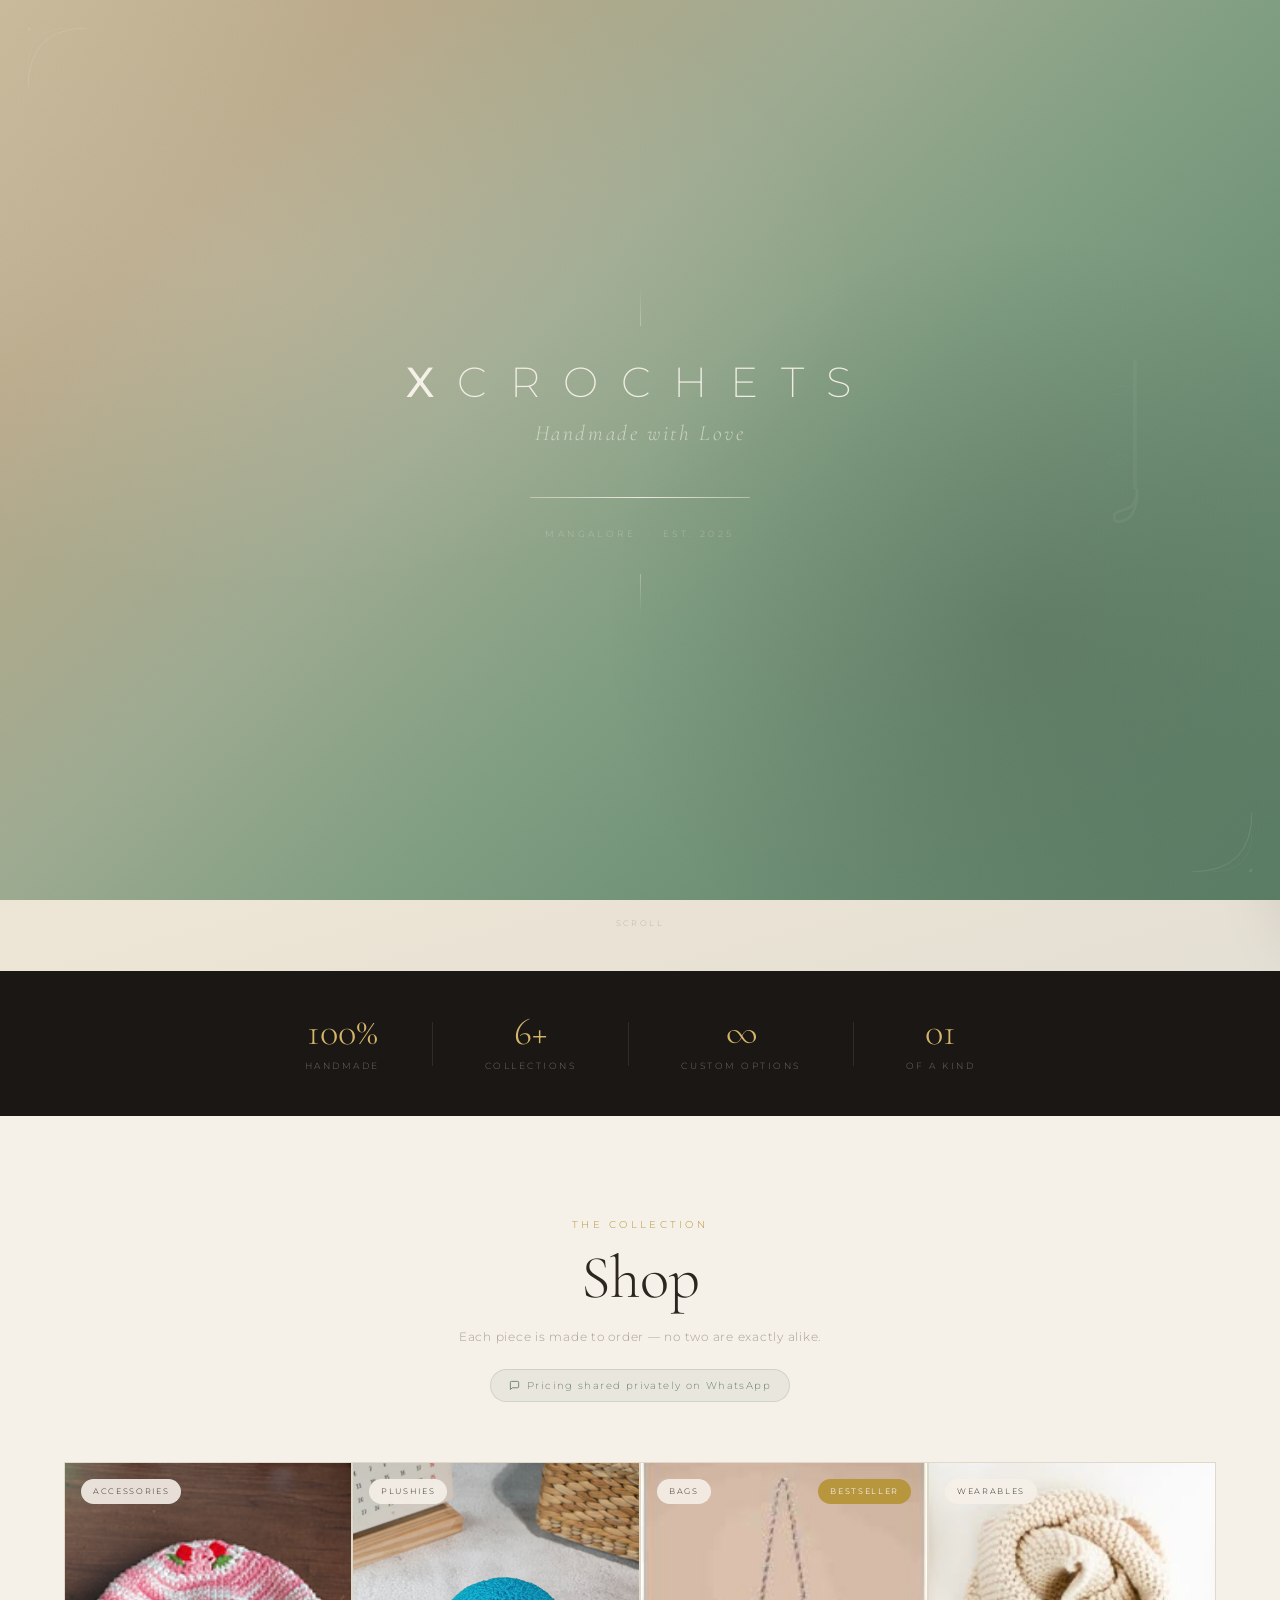
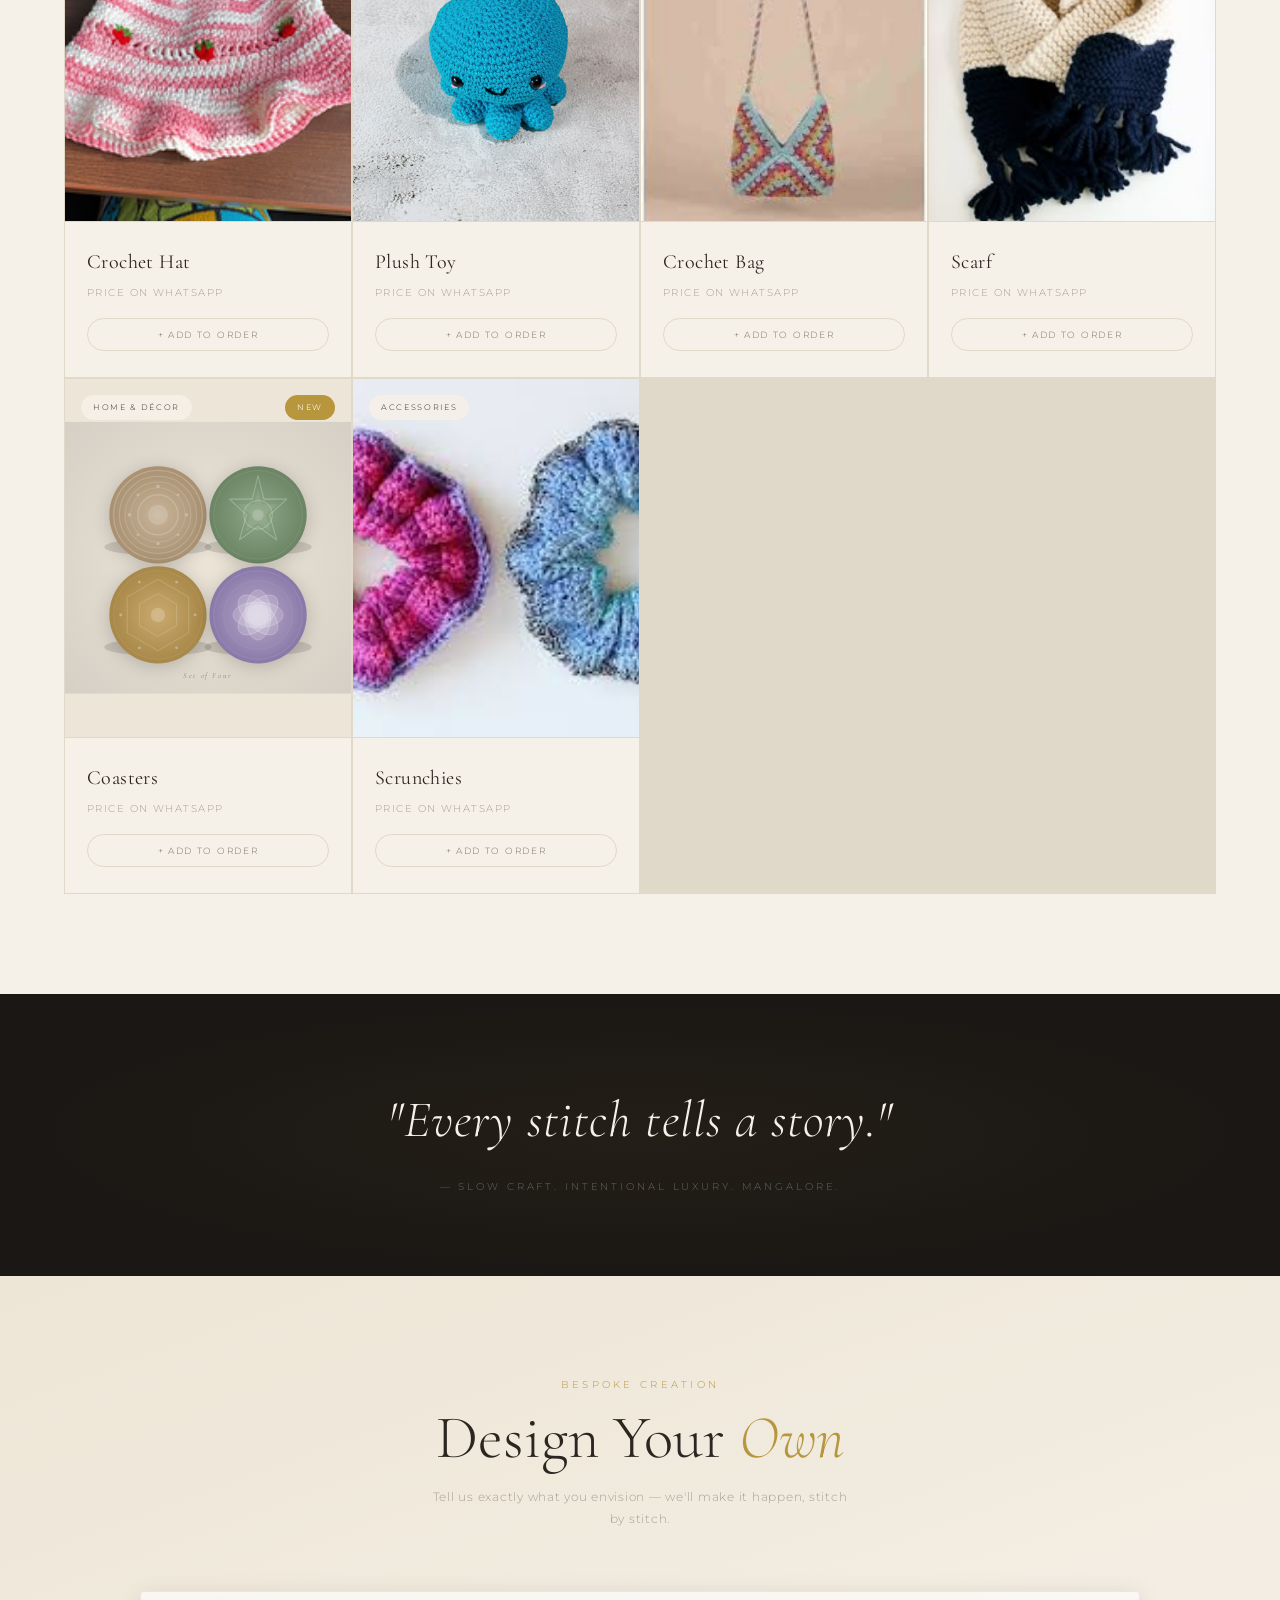
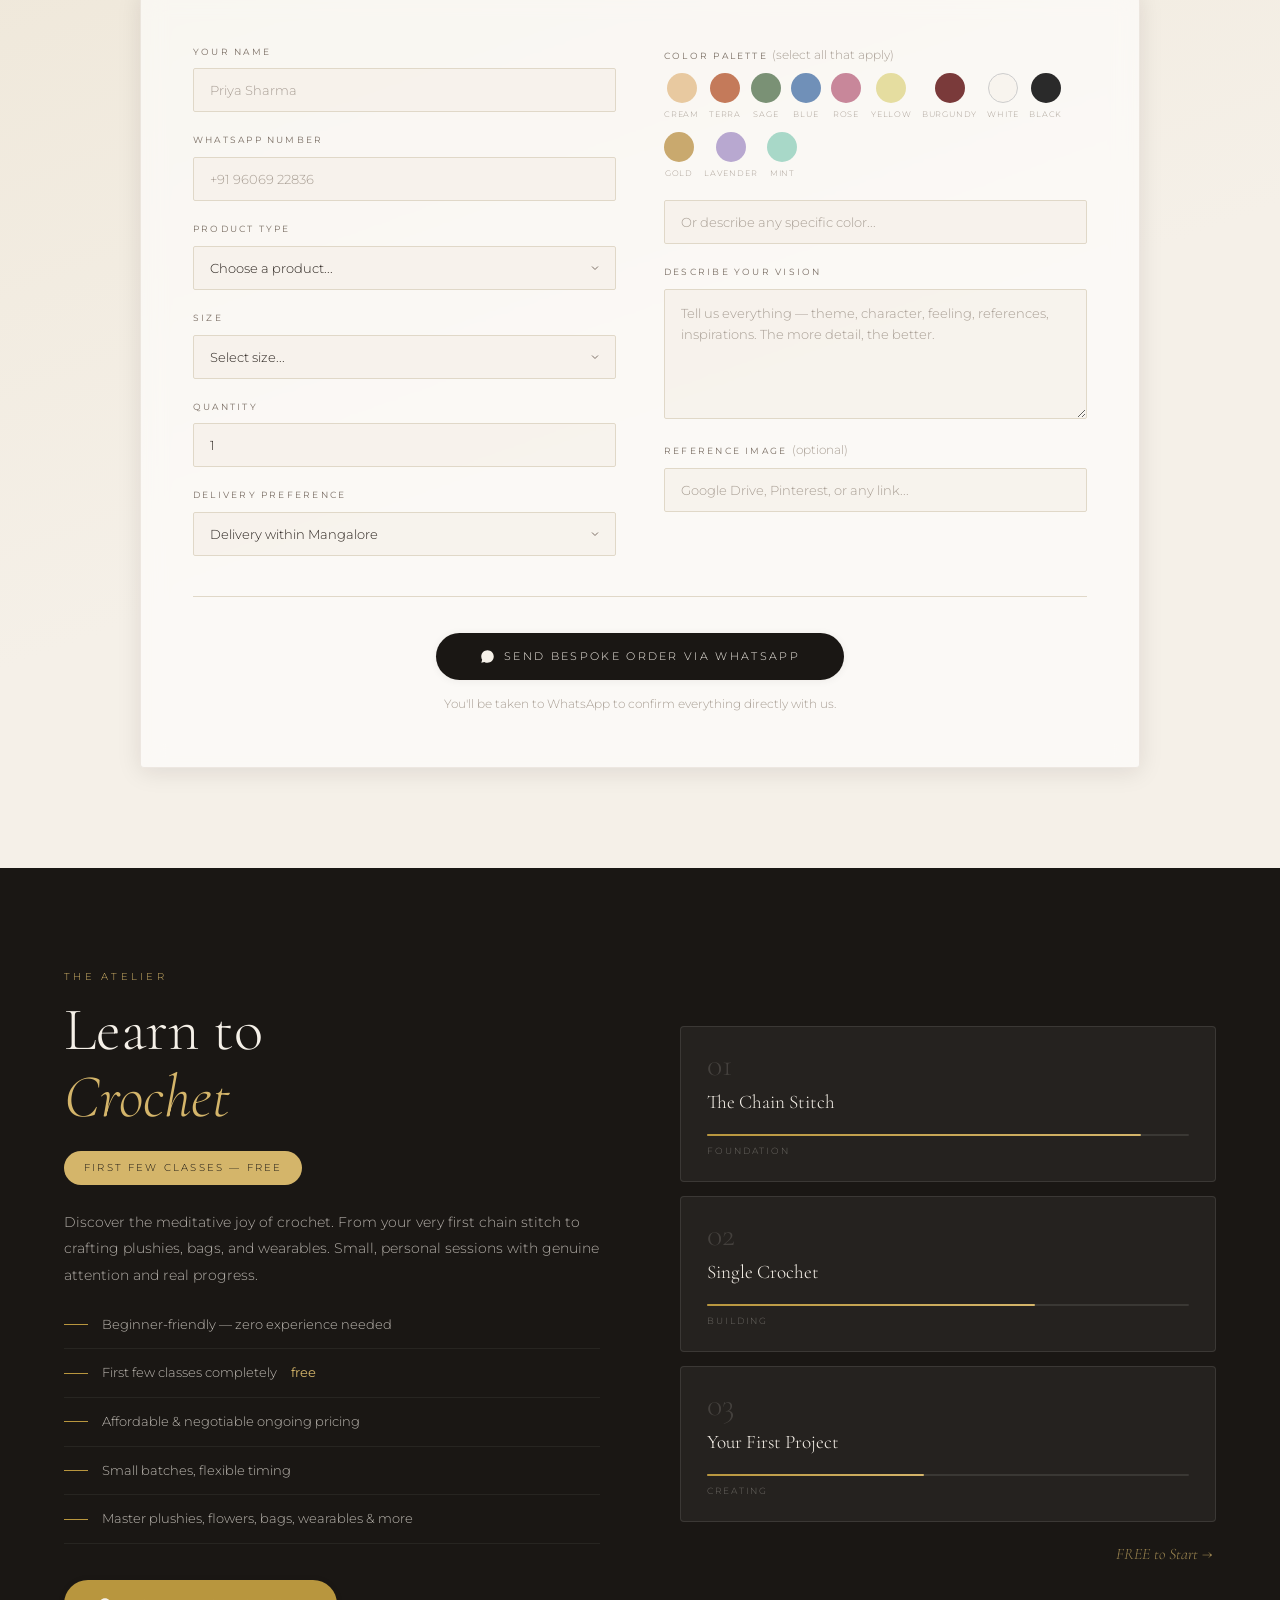
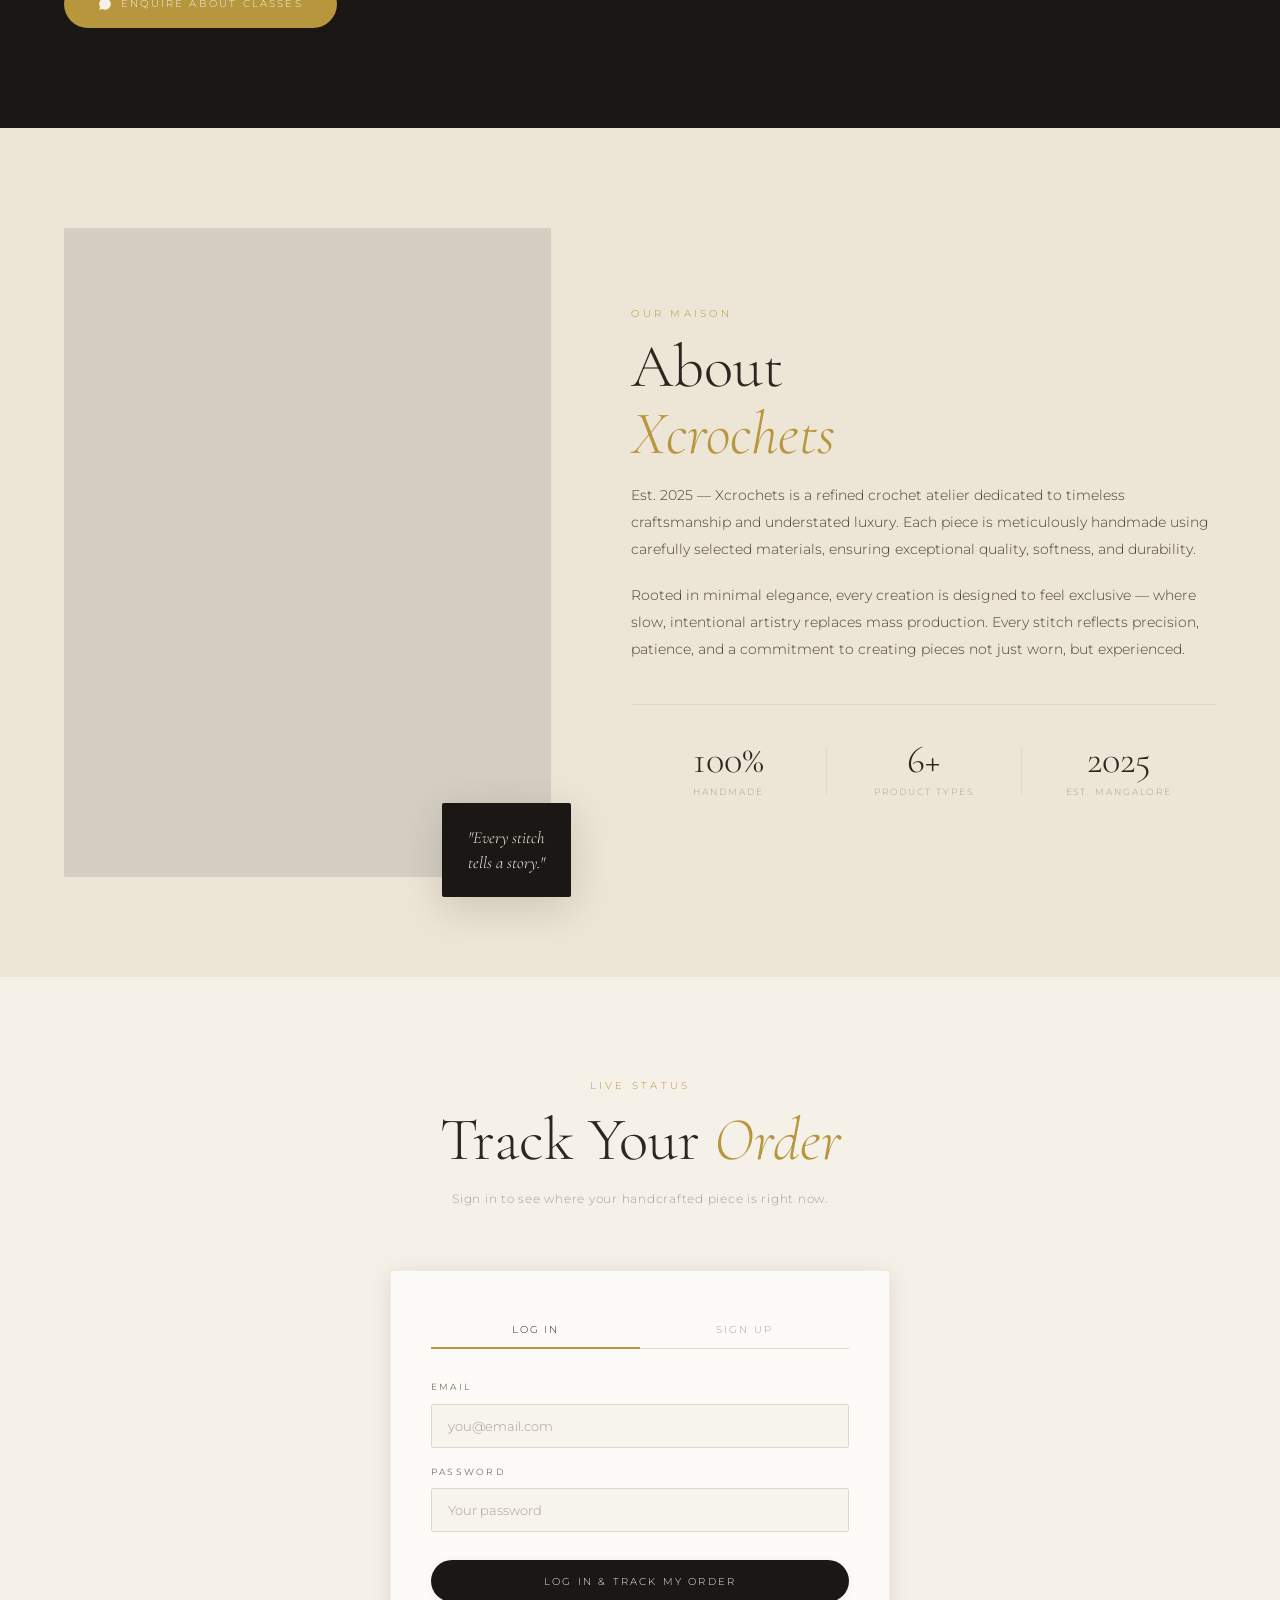
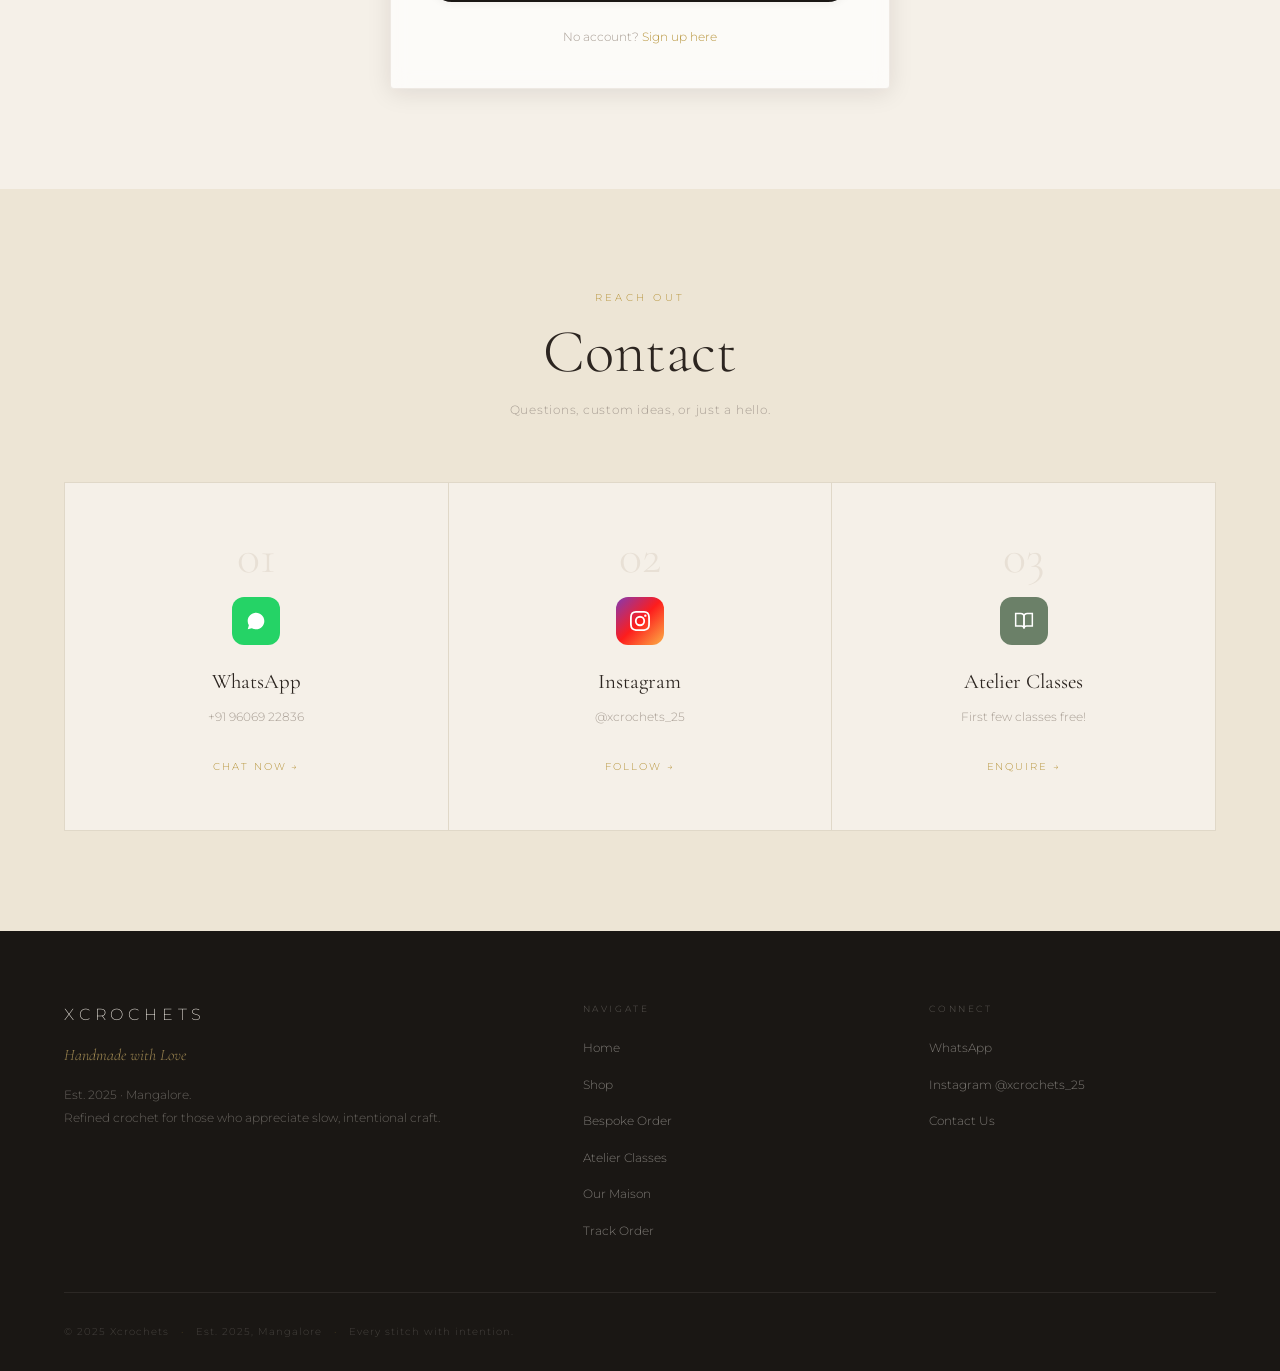
==== commit 9244e886: "Add files via upload" ====
--- a/index.html
+++ b/index.html
@@ -10,6 +10,80 @@
   <link href="https://fonts.googleapis.com/css2?family=Cormorant+Garamond:ital,wght@0,300;0,400;0,500;0,600;1,300;1,400;1,500&family=Montserrat:wght@200;300;400;500&family=Italiana&display=swap" rel="stylesheet" />
 </head>
 <body>
+
+  <!-- ══════════════════════════════════════════════════════
+       LUXURY LOADING SCREEN
+       ══════════════════════════════════════════════════════ -->
+  <div id="xcLoader" class="xc-loader">
+    <div class="xc-loader-bg"></div>
+
+    <!-- Corner decorative arcs -->
+    <div class="xc-loader-corner xc-corner-tl">
+      <svg viewBox="0 0 60 60" width="60" height="60" fill="none" xmlns="http://www.w3.org/2000/svg">
+        <path d="M0 60 Q0 0 60 0" stroke="currentColor" stroke-width="0.7" opacity="0.5"/>
+        <path d="M0 40 Q0 0 40 0" stroke="currentColor" stroke-width="0.4" opacity="0.3"/>
+        <circle cx="0" cy="0" r="3" fill="currentColor" opacity="0.3"/>
+      </svg>
+    </div>
+    <div class="xc-loader-corner xc-corner-br">
+      <svg viewBox="0 0 60 60" width="60" height="60" fill="none" xmlns="http://www.w3.org/2000/svg">
+        <path d="M0 60 Q0 0 60 0" stroke="currentColor" stroke-width="0.7" opacity="0.5"/>
+        <path d="M0 40 Q0 0 40 0" stroke="currentColor" stroke-width="0.4" opacity="0.3"/>
+        <circle cx="0" cy="0" r="3" fill="currentColor" opacity="0.3"/>
+      </svg>
+    </div>
+
+    <!-- Decorative crochet hook — right side -->
+    <div class="xc-loader-deco">
+      <svg viewBox="0 0 120 340" width="60" fill="none" xmlns="http://www.w3.org/2000/svg">
+        <rect x="56" y="0" width="8" height="260" rx="4" fill="currentColor" opacity="0.25"/>
+        <path d="M64 260 Q64 310 40 320 Q20 328 18 316 Q16 304 36 300 Q50 298 58 286 Q62 278 64 268" stroke="currentColor" stroke-width="6" stroke-linecap="round" fill="none" opacity="0.35"/>
+        <ellipse cx="30" cy="60" rx="18" ry="8" stroke="currentColor" stroke-width="1.2" opacity="0.2" transform="rotate(-15 30 60)"/>
+        <ellipse cx="88" cy="130" rx="14" ry="6" stroke="currentColor" stroke-width="1" opacity="0.15" transform="rotate(10 88 130)"/>
+        <ellipse cx="25" cy="200" rx="20" ry="9" stroke="currentColor" stroke-width="1.2" opacity="0.2" transform="rotate(-8 25 200)"/>
+      </svg>
+    </div>
+
+    <!-- Central content -->
+    <div class="xc-loader-content">
+      <div class="xc-loader-wordmark">
+        <span class="xc-lw-x">X</span><span class="xc-lw-rest">CROCHETS</span>
+      </div>
+      <div class="xc-loader-tagline">Handmade with Love</div>
+      <div class="xc-loader-bar-wrap">
+        <div class="xc-loader-bar"></div>
+      </div>
+      <div class="xc-loader-location">Mangalore &nbsp;·&nbsp; Est. 2025</div>
+    </div>
+  </div>
+  <!-- END LOADING SCREEN -->
+
+  <!-- Loader dismiss script — runs immediately, before page content renders -->
+  <script>
+    (function() {
+      document.body.classList.add('xc-loading');
+
+      function dismissLoader() {
+        var loader = document.getElementById('xcLoader');
+        if (!loader || loader.classList.contains('xc-loader--hidden')) return;
+        loader.classList.add('xc-loader--hidden');
+        document.body.classList.remove('xc-loading');
+        setTimeout(function() {
+          if (loader && loader.parentNode) loader.parentNode.removeChild(loader);
+        }, 1000);
+      }
+
+      // Minimum display: 3.2s so the bar animation fully plays
+      var minTimer = setTimeout(dismissLoader, 3200);
+
+      window.addEventListener('load', function() {
+        clearTimeout(minTimer);
+        var elapsed = performance.now();
+        var remaining = Math.max(0, 2800 - elapsed);
+        setTimeout(dismissLoader, remaining);
+      });
+    })();
+  </script>
 
   <!-- ANNOUNCEMENT -->
   <div class="announcement-bar">
@@ -137,7 +211,6 @@
 
     <div class="products-grid">
 
-      <!-- Coaster card uses generated SVG image -->
       <div class="product-card reveal" data-item="Crochet Hat">
         <div class="product-img">
           <img src="images/hat.jpg" alt="Crochet Hat" loading="lazy" onerror="this.style.display='none';this.nextElementSibling.style.display='flex'" />
@@ -211,10 +284,8 @@
         </div>
       </div>
 
-      <!-- Coasters — SVG inline image replacing coasters.jpg -->
       <div class="product-card reveal" style="--d:.24s" data-item="Coasters">
         <div class="product-img coaster-img">
-          <!-- Beautiful SVG coaster set image replacing coaster.jpg -->
           <svg class="coaster-svg" viewBox="0 0 400 380" xmlns="http://www.w3.org/2000/svg">
             <defs>
               <radialGradient id="bg" cx="50%" cy="50%" r="70%">
@@ -238,16 +309,11 @@
                 <stop offset="100%" stop-color="#8878a8"/>
               </radialGradient>
             </defs>
-            <!-- Background -->
             <rect width="400" height="380" fill="url(#bg)"/>
-
-            <!-- Shadow blobs -->
             <ellipse cx="130" cy="175" rx="75" ry="12" fill="rgba(0,0,0,.12)"/>
             <ellipse cx="270" cy="175" rx="75" ry="12" fill="rgba(0,0,0,.12)"/>
             <ellipse cx="130" cy="315" rx="75" ry="12" fill="rgba(0,0,0,.12)"/>
             <ellipse cx="270" cy="315" rx="75" ry="12" fill="rgba(0,0,0,.12)"/>
-
-            <!-- COASTER 1 — Beige, concentric circles pattern -->
             <g transform="translate(130,130)">
               <circle r="68" fill="url(#c1)" filter="drop-shadow(0 4px 12px rgba(0,0,0,.18))"/>
               <circle r="62" fill="none" stroke="rgba(255,255,255,.22)" stroke-width="1.5"/>
@@ -256,7 +322,6 @@
               <circle r="38" fill="none" stroke="rgba(255,255,255,.12)" stroke-width="1.5"/>
               <circle r="28" fill="none" stroke="rgba(255,255,255,.18)" stroke-width="2"/>
               <circle r="14" fill="rgba(255,255,255,.15)"/>
-              <!-- Crochet texture dots -->
               <g opacity=".25">
                 <circle cx="-40" cy="0" r="2.5" fill="white"/>
                 <circle cx="40" cy="0" r="2.5" fill="white"/>
@@ -268,8 +333,6 @@
                 <circle cx="28" cy="28" r="2" fill="white"/>
               </g>
             </g>
-
-            <!-- COASTER 2 — Sage green, star/mandala pattern -->
             <g transform="translate(270,130)">
               <circle r="68" fill="url(#c2)" filter="drop-shadow(0 4px 12px rgba(0,0,0,.18))"/>
               <polygon points="0,-55 8,-22 40,-22 16,0 26,35 0,16 -26,35 -16,0 -40,-22 -8,-22" fill="none" stroke="rgba(255,255,255,.25)" stroke-width="1.5" stroke-linejoin="round"/>
@@ -278,11 +341,8 @@
               <circle r="62" fill="none" stroke="rgba(255,255,255,.12)" stroke-width="1"/>
               <circle r="8" fill="rgba(255,255,255,.18)"/>
             </g>
-
-            <!-- COASTER 3 — Gold, hexagonal/honeycomb -->
             <g transform="translate(130,270)">
               <circle r="68" fill="url(#c3)" filter="drop-shadow(0 4px 12px rgba(0,0,0,.18))"/>
-              <!-- Hex grid pattern -->
               <g fill="none" stroke="rgba(255,255,255,.2)" stroke-width="1.2">
                 <polygon points="0,-30 26,-15 26,15 0,30 -26,15 -26,-15"/>
                 <polygon points="0,-50 43,-25 43,25 0,50 -43,25 -43,-25"/>
@@ -298,11 +358,8 @@
                 <circle cx="-26" cy="46" r="2" fill="white"/>
               </g>
             </g>
-
-            <!-- COASTER 4 — Lavender, spiral/flower -->
             <g transform="translate(270,270)">
               <circle r="68" fill="url(#c4)" filter="drop-shadow(0 4px 12px rgba(0,0,0,.18))"/>
-              <!-- Petal flower -->
               <g fill="rgba(255,255,255,.15)" stroke="rgba(255,255,255,.25)" stroke-width="1.2">
                 <ellipse rx="18" ry="35" transform="rotate(0)"/>
                 <ellipse rx="18" ry="35" transform="rotate(45)"/>
@@ -313,8 +370,6 @@
               <circle r="62" fill="none" stroke="rgba(255,255,255,.12)" stroke-width="1"/>
               <circle r="48" fill="none" stroke="rgba(255,255,255,.1)" stroke-width="1"/>
             </g>
-
-            <!-- Label -->
             <text x="200" y="358" text-anchor="middle" font-family="Cormorant Garamond, serif" font-size="11" fill="#8a7a68" letter-spacing="0.2em" font-style="italic">Set of Four</text>
           </svg>
           <div class="product-overlay">
--- a/style.css
+++ b/style.css
@@ -1319,4 +1319,218 @@
 }
 @media (max-width: 400px) {
   .products-grid { grid-template-columns: 1fr; }
+}
+
+/* ============================================================
+   LUXURY LOADING SCREEN
+   ============================================================ */
+
+/* Prevent scroll while loading */
+body.xc-loading { overflow: hidden; }
+
+.xc-loader {
+  position: fixed;
+  inset: 0;
+  z-index: 9999;
+  display: flex;
+  align-items: center;
+  justify-content: center;
+  overflow: hidden;
+
+  /* Dark beige → sage green gradient */
+  background: linear-gradient(
+    135deg,
+    #c9b99a 0%,
+    #b8a888 18%,
+    #9daa90 40%,
+    #7d9c80 60%,
+    #6b8c72 78%,
+    #5a7d64 100%
+  );
+
+  /* Exit transition */
+  transition: opacity .9s cubic-bezier(.4,0,.2,1), visibility .9s;
+}
+
+.xc-loader.xc-loader--hidden {
+  opacity: 0;
+  visibility: hidden;
+  pointer-events: none;
+}
+
+/* Subtle grain texture overlay */
+.xc-loader-bg {
+  position: absolute;
+  inset: 0;
+  pointer-events: none;
+  background-image:
+    radial-gradient(ellipse 80% 60% at 20% 30%, rgba(245,240,232,.12) 0%, transparent 60%),
+    radial-gradient(ellipse 60% 80% at 80% 70%, rgba(26,23,20,.15) 0%, transparent 55%);
+}
+/* CSS noise grain */
+.xc-loader-bg::after {
+  content: '';
+  position: absolute;
+  inset: 0;
+  background-image: url("data:image/svg+xml,%3Csvg viewBox='0 0 200 200' xmlns='http://www.w3.org/2000/svg'%3E%3Cfilter id='n'%3E%3CfeTurbulence type='fractalNoise' baseFrequency='0.75' numOctaves='4' stitchTiles='stitch'/%3E%3C/filter%3E%3Crect width='100%25' height='100%25' filter='url(%23n)' opacity='0.04'/%3E%3C/svg%3E");
+  background-size: 180px 180px;
+  opacity: .55;
+  mix-blend-mode: overlay;
+}
+
+/* Corner flourishes */
+.xc-loader-corner {
+  position: absolute;
+  color: rgba(245,240,232,.35);
+}
+.xc-corner-tl { top: 28px; left: 28px; }
+.xc-corner-br { bottom: 28px; right: 28px; transform: rotate(180deg); }
+
+/* Decorative crochet hook — right side */
+.xc-loader-deco {
+  position: absolute;
+  right: 9%;
+  top: 50%;
+  transform: translateY(-50%);
+  color: rgba(245,240,232,.18);
+  pointer-events: none;
+  animation: xc-deco-float 6s ease-in-out infinite;
+}
+@keyframes xc-deco-float {
+  0%,100% { transform: translateY(-50%) translateX(0); }
+  50%      { transform: translateY(-52%) translateX(-6px); }
+}
+
+/* Central content */
+.xc-loader-content {
+  position: relative;
+  z-index: 2;
+  text-align: center;
+  display: flex;
+  flex-direction: column;
+  align-items: center;
+  gap: 0;
+  animation: xc-content-in 1s cubic-bezier(.22,.8,.22,1) both;
+}
+@keyframes xc-content-in {
+  from { opacity: 0; transform: translateY(18px); }
+  to   { opacity: 1; transform: none; }
+}
+
+/* Wordmark */
+.xc-loader-wordmark {
+  font-family: 'Montserrat', sans-serif;
+  font-weight: 200;
+  font-size: clamp(1.5rem, 5vw, 2.6rem);
+  letter-spacing: .55em;
+  text-transform: uppercase;
+  color: rgba(245,240,232,.95);
+  margin-bottom: 10px;
+  line-height: 1;
+  /* Stagger the X */
+  animation: xc-word-in 1.1s cubic-bezier(.22,.8,.22,1) .1s both;
+}
+@keyframes xc-word-in {
+  from { opacity: 0; letter-spacing: .9em; }
+  to   { opacity: 1; letter-spacing: .55em; }
+}
+
+.xc-lw-x {
+  font-weight: 500;
+  color: rgba(245,240,232,1);
+}
+
+/* Italic tagline */
+.xc-loader-tagline {
+  font-family: 'Cormorant Garamond', Georgia, serif;
+  font-style: italic;
+  font-weight: 300;
+  font-size: clamp(.95rem, 2.5vw, 1.35rem);
+  color: rgba(245,240,232,.6);
+  letter-spacing: .12em;
+  margin-bottom: 44px;
+  animation: xc-tag-in .9s cubic-bezier(.22,.8,.22,1) .45s both;
+}
+@keyframes xc-tag-in {
+  from { opacity: 0; transform: translateY(8px); }
+  to   { opacity: 1; transform: none; }
+}
+
+/* Progress bar */
+.xc-loader-bar-wrap {
+  width: clamp(140px, 28vw, 220px);
+  height: 1px;
+  background: rgba(245,240,232,.18);
+  border-radius: 1px;
+  overflow: hidden;
+  margin-bottom: 28px;
+  animation: xc-bar-wrap-in .6s ease .7s both;
+}
+@keyframes xc-bar-wrap-in {
+  from { opacity: 0; width: 0; }
+  to   { opacity: 1; width: clamp(140px, 28vw, 220px); }
+}
+
+.xc-loader-bar {
+  height: 100%;
+  width: 0%;
+  background: linear-gradient(90deg,
+    rgba(245,240,232,.3) 0%,
+    rgba(245,240,232,.9) 50%,
+    rgba(245,240,232,.3) 100%
+  );
+  border-radius: 1px;
+  animation: xc-bar-fill 2s cubic-bezier(.4,0,.2,1) .8s forwards;
+}
+@keyframes xc-bar-fill {
+  0%   { width: 0%; }
+  60%  { width: 80%; }
+  90%  { width: 96%; }
+  100% { width: 100%; }
+}
+
+/* Location text */
+.xc-loader-location {
+  font-family: 'Montserrat', sans-serif;
+  font-weight: 300;
+  font-size: .56rem;
+  letter-spacing: .38em;
+  text-transform: uppercase;
+  color: rgba(245,240,232,.35);
+  animation: xc-loc-in .7s ease 1s both;
+}
+@keyframes xc-loc-in {
+  from { opacity: 0; }
+  to   { opacity: 1; }
+}
+
+/* Thin horizontal rule above content */
+.xc-loader-content::before {
+  content: '';
+  display: block;
+  width: 1px;
+  height: 40px;
+  background: linear-gradient(to bottom, transparent, rgba(245,240,232,.35));
+  margin: 0 auto 36px;
+  animation: xc-rule-in .8s ease .2s both;
+}
+@keyframes xc-rule-in {
+  from { opacity: 0; height: 0; }
+  to   { opacity: 1; height: 40px; }
+}
+
+/* Thin horizontal rule below content */
+.xc-loader-content::after {
+  content: '';
+  display: block;
+  width: 1px;
+  height: 40px;
+  background: linear-gradient(to bottom, rgba(245,240,232,.35), transparent);
+  margin: 32px auto 0;
+  animation: xc-rule-in .8s ease .2s both;
+}
+
+@media (max-width: 480px) {
+  .xc-loader-deco { display: none; }
+  .xc-corner-tl, .xc-corner-br { opacity: .5; }
 }
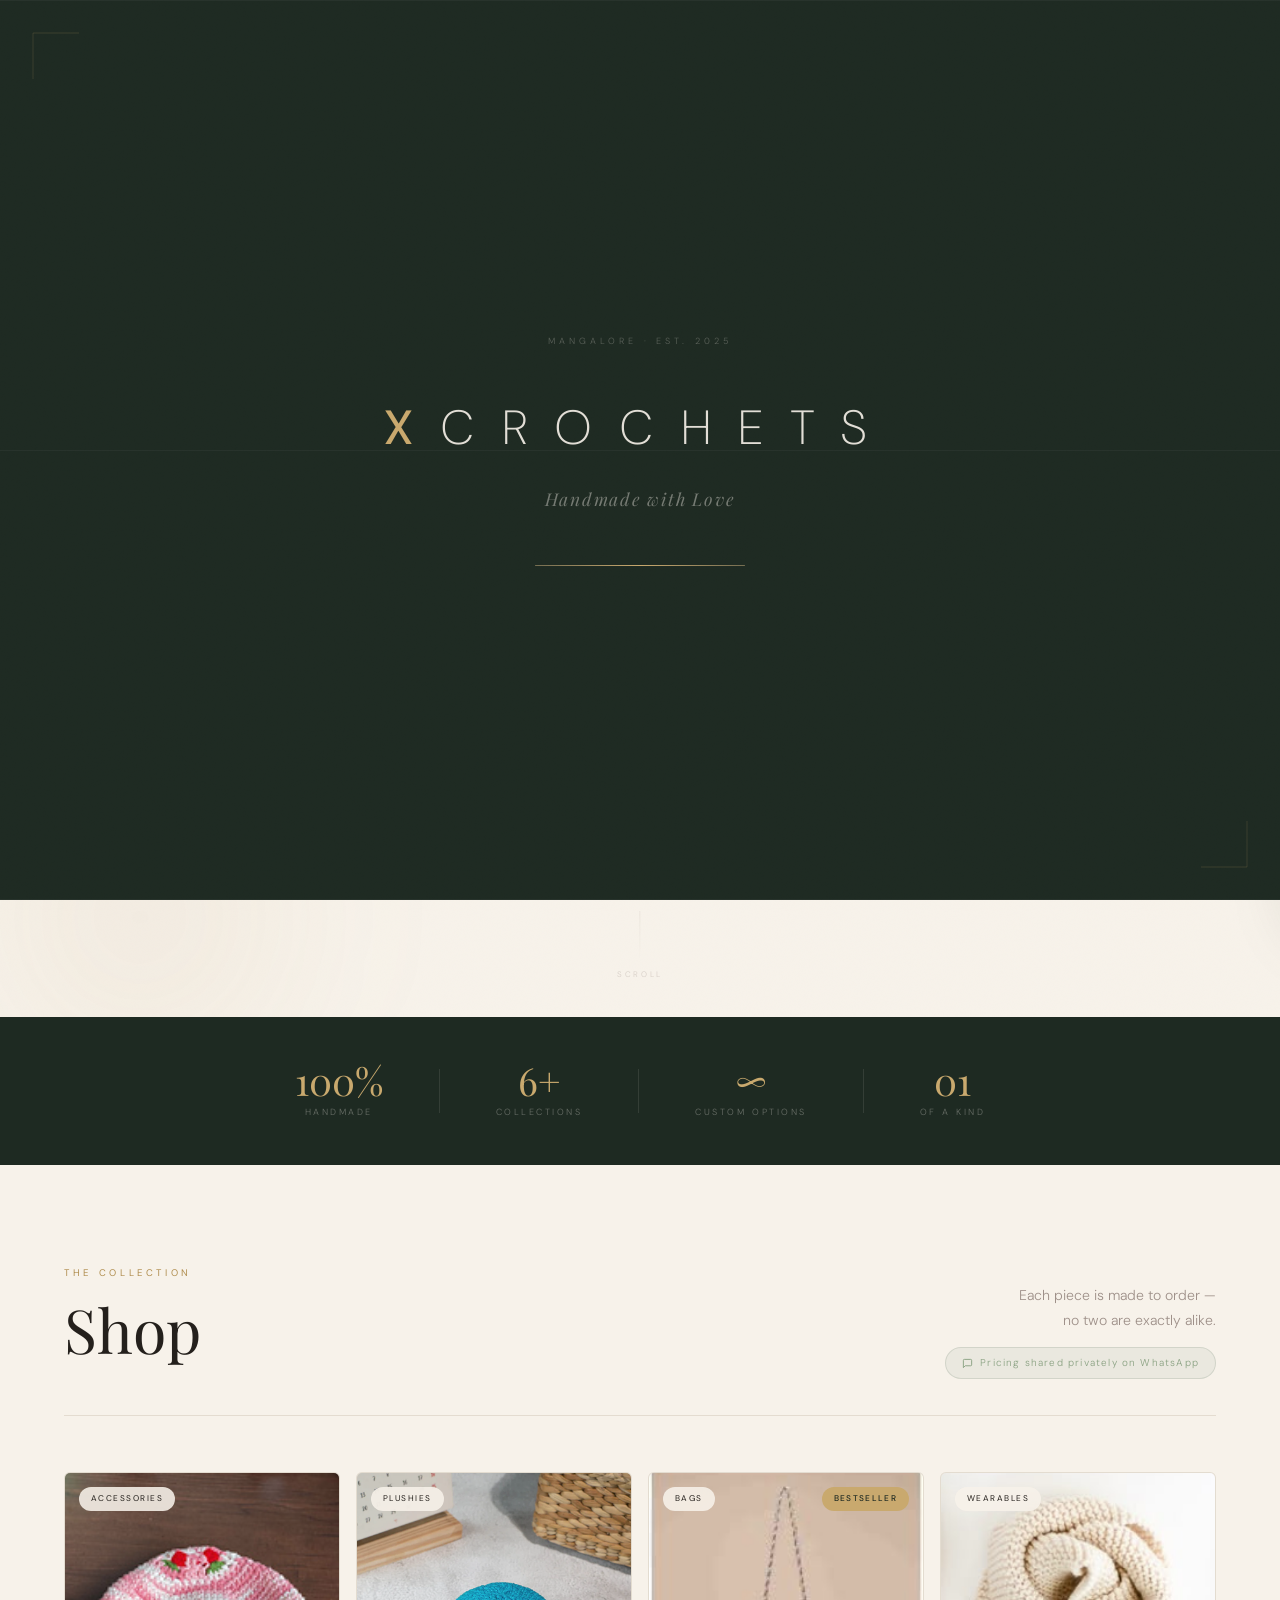
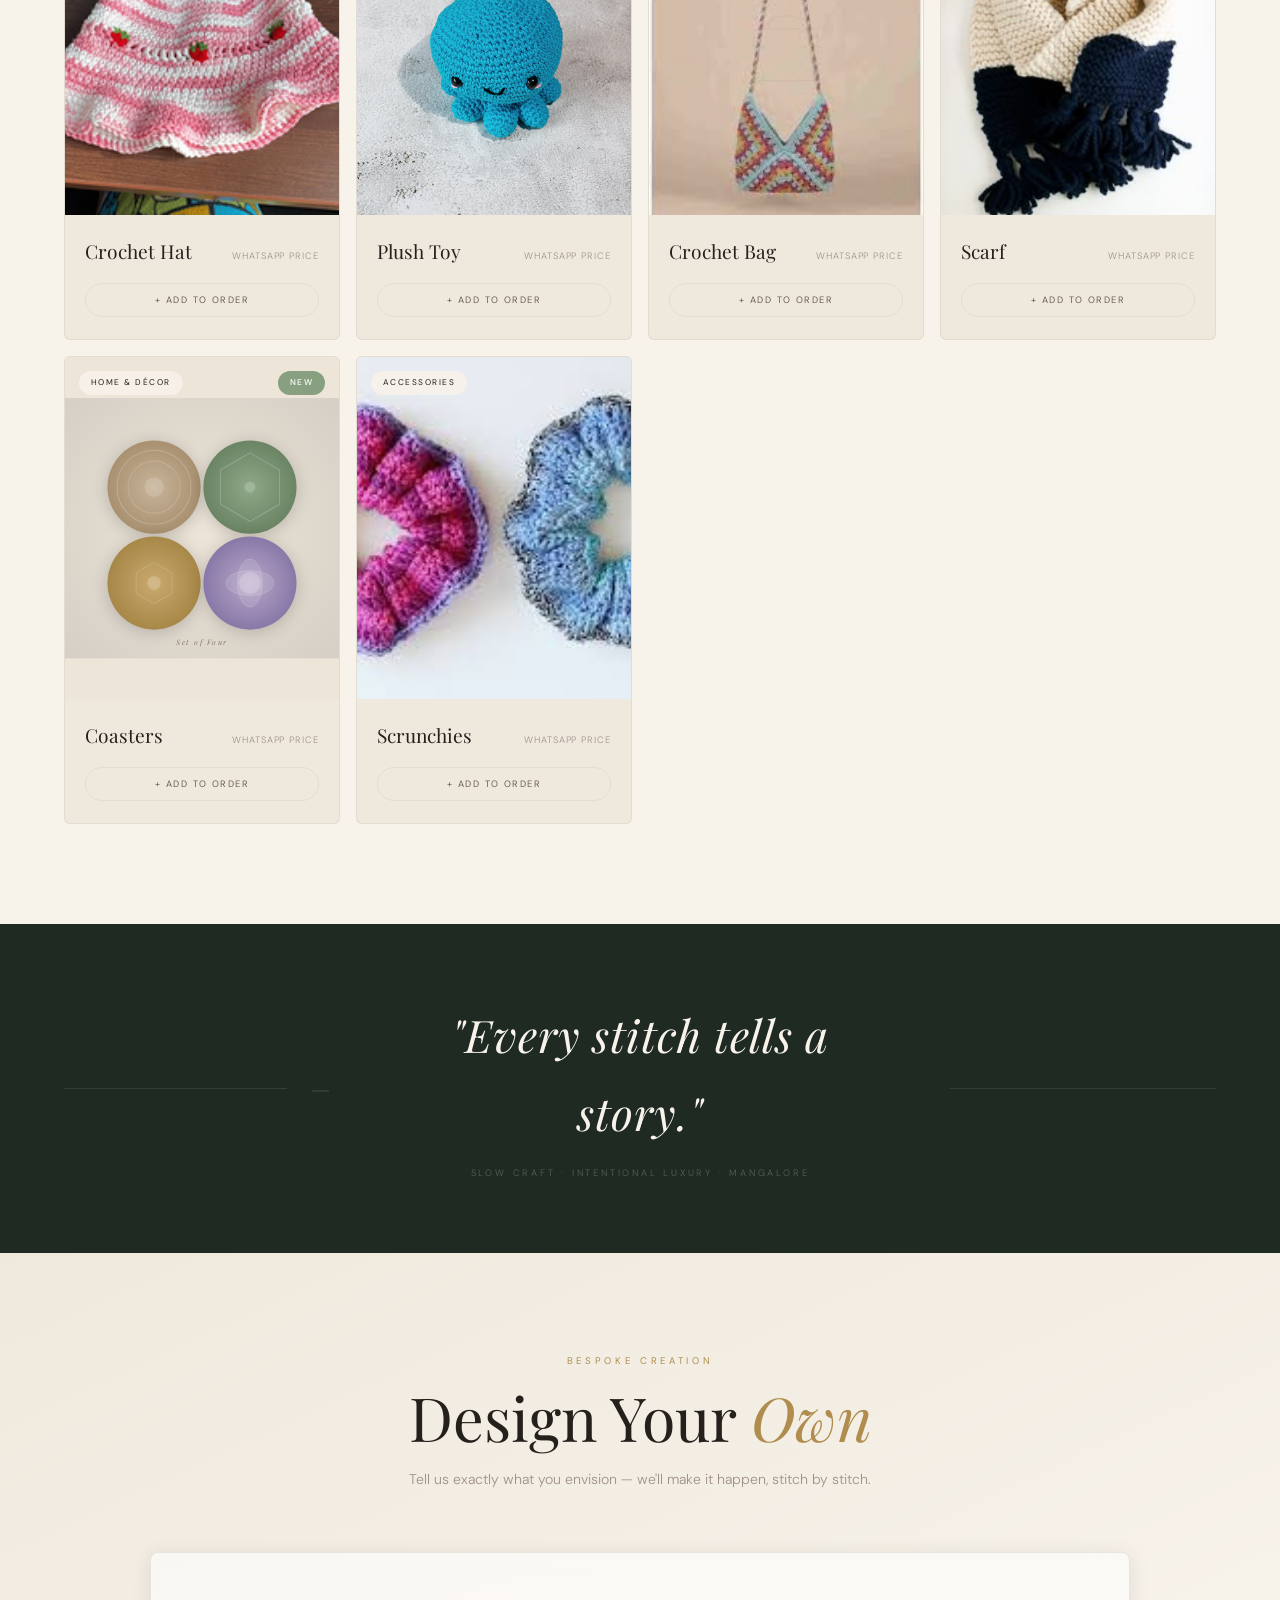
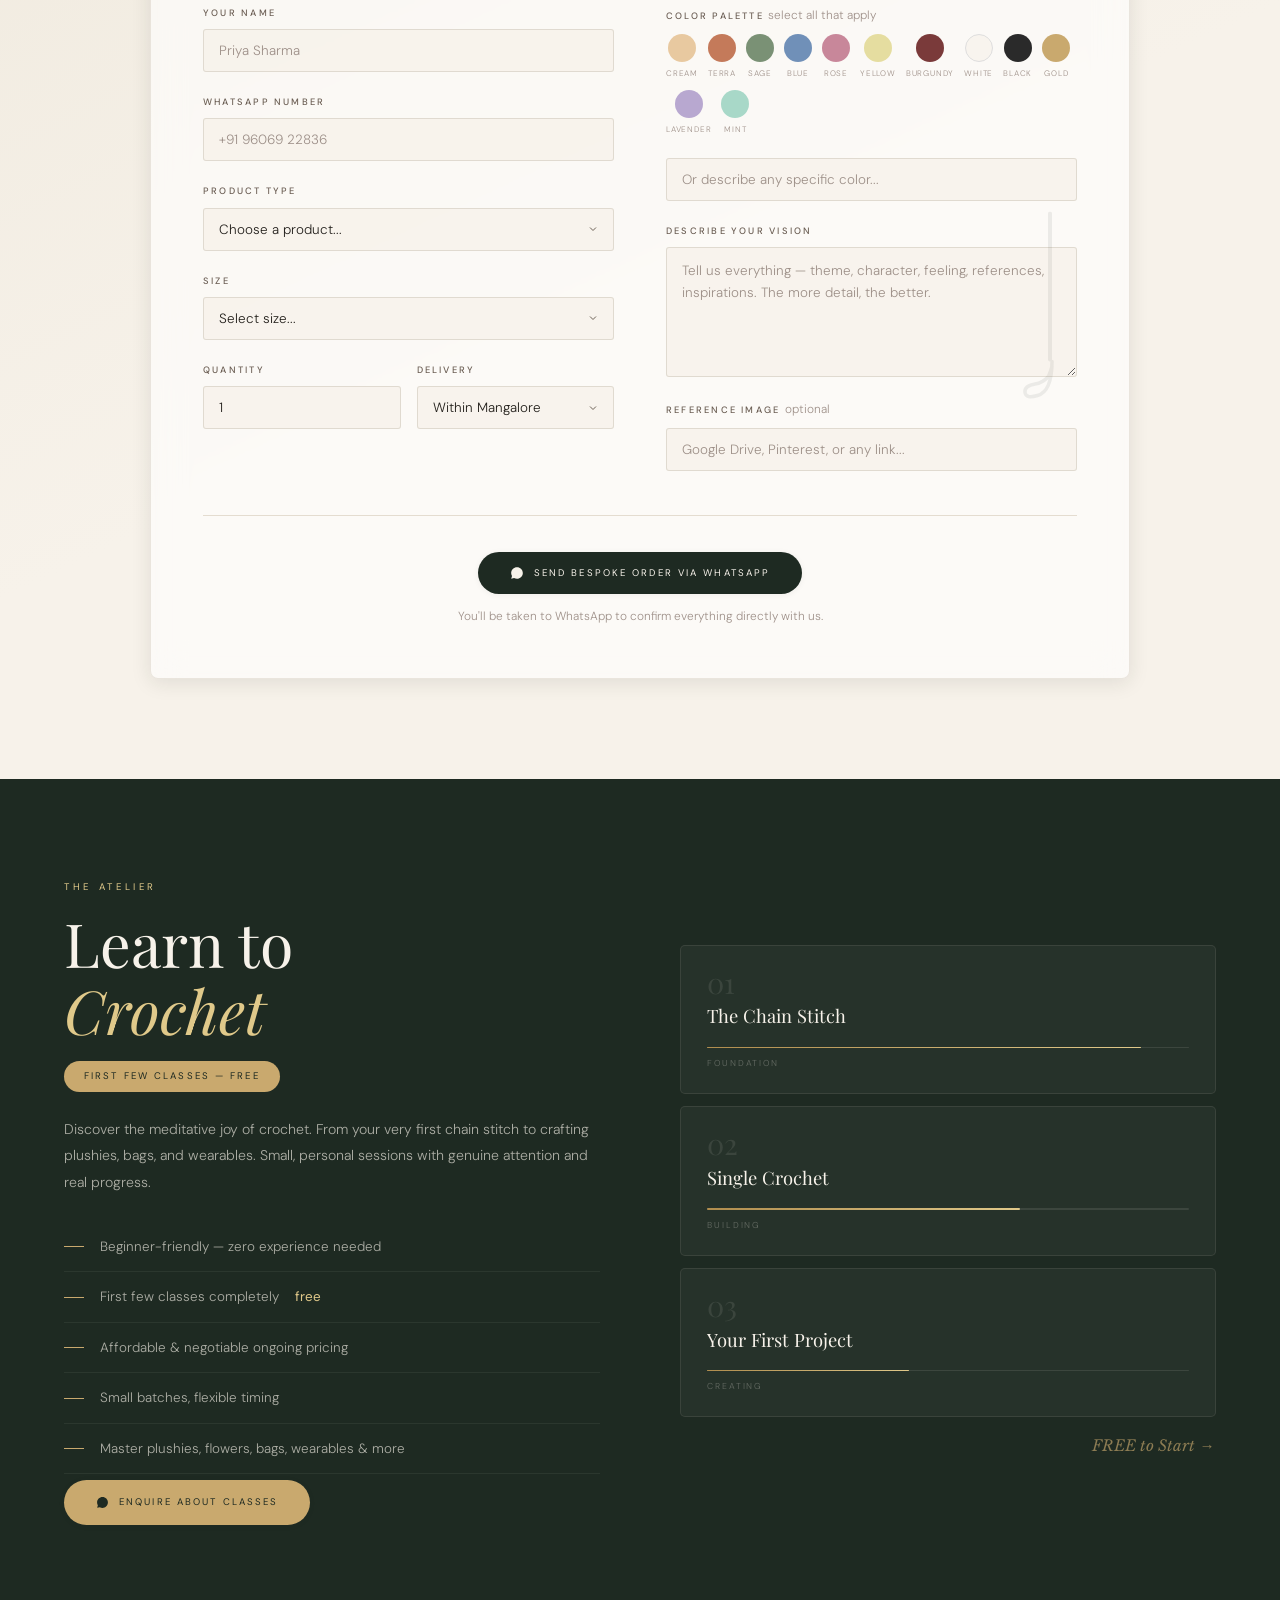
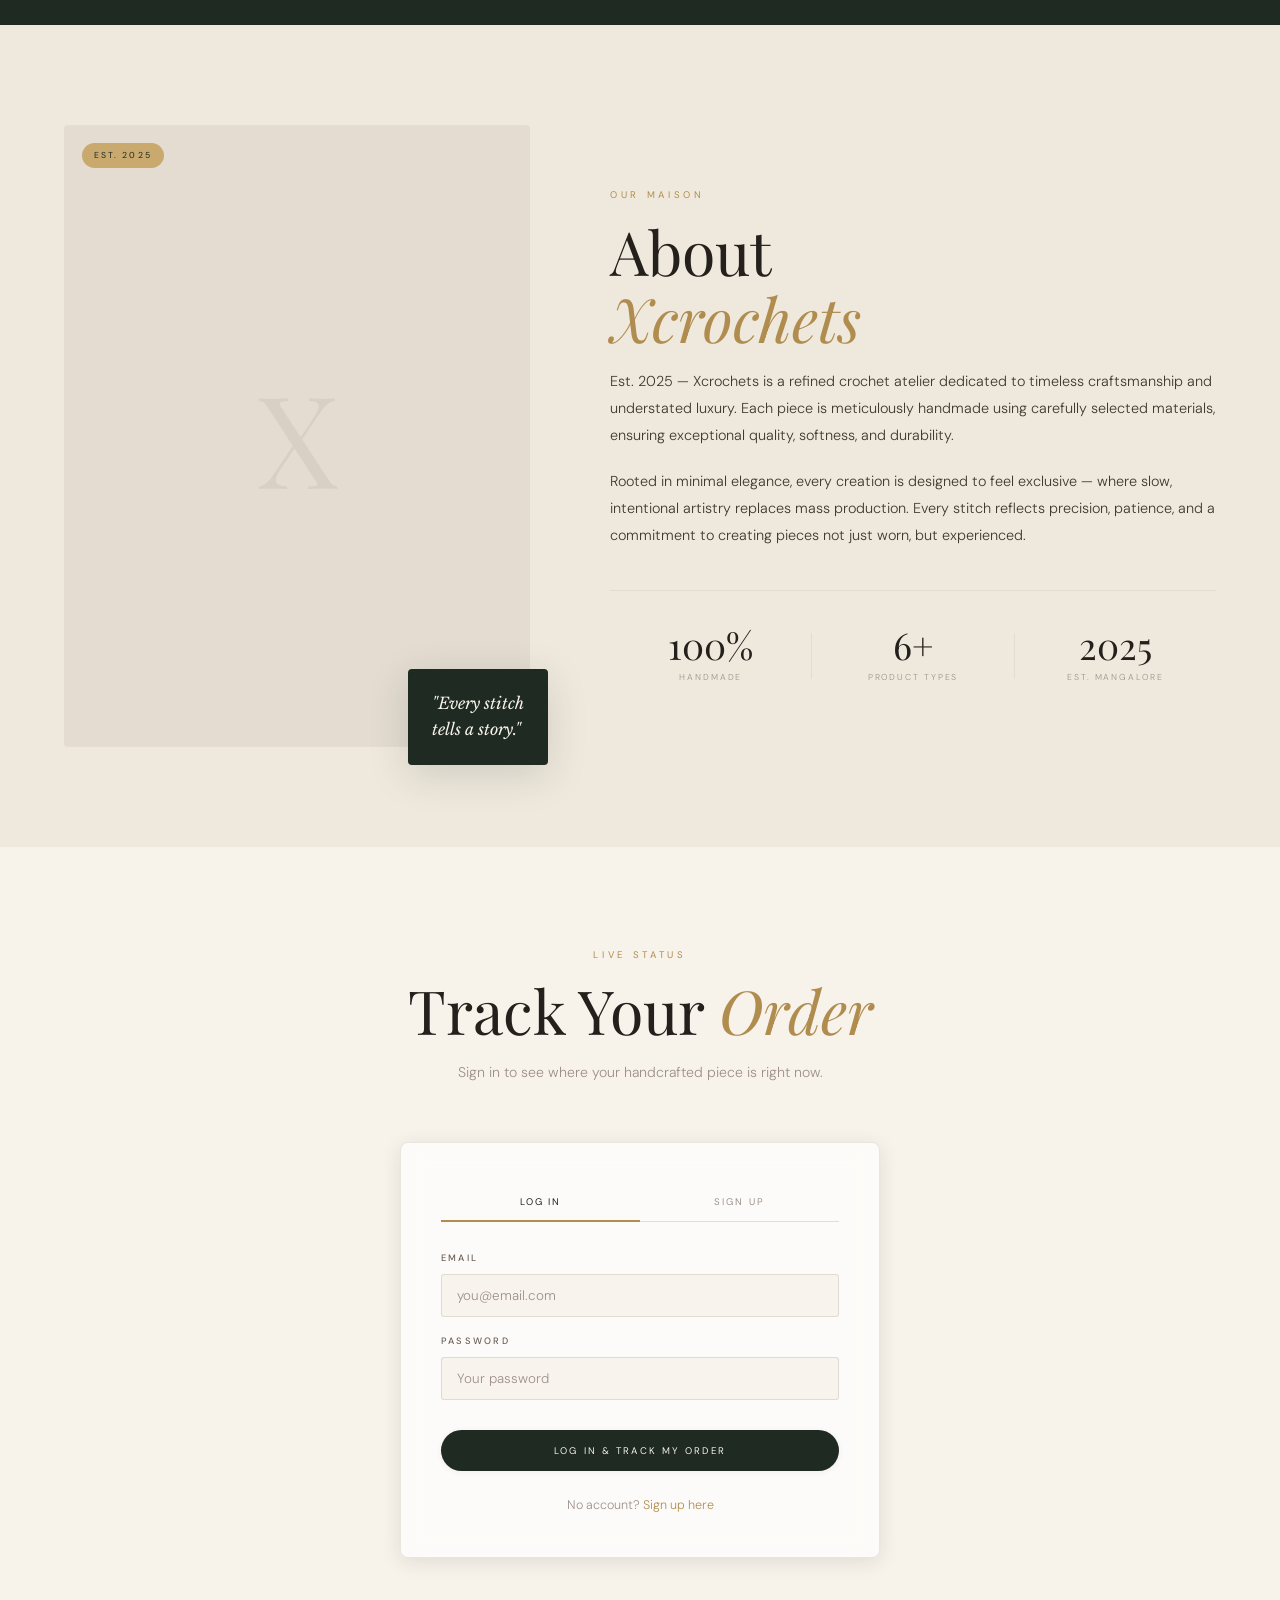
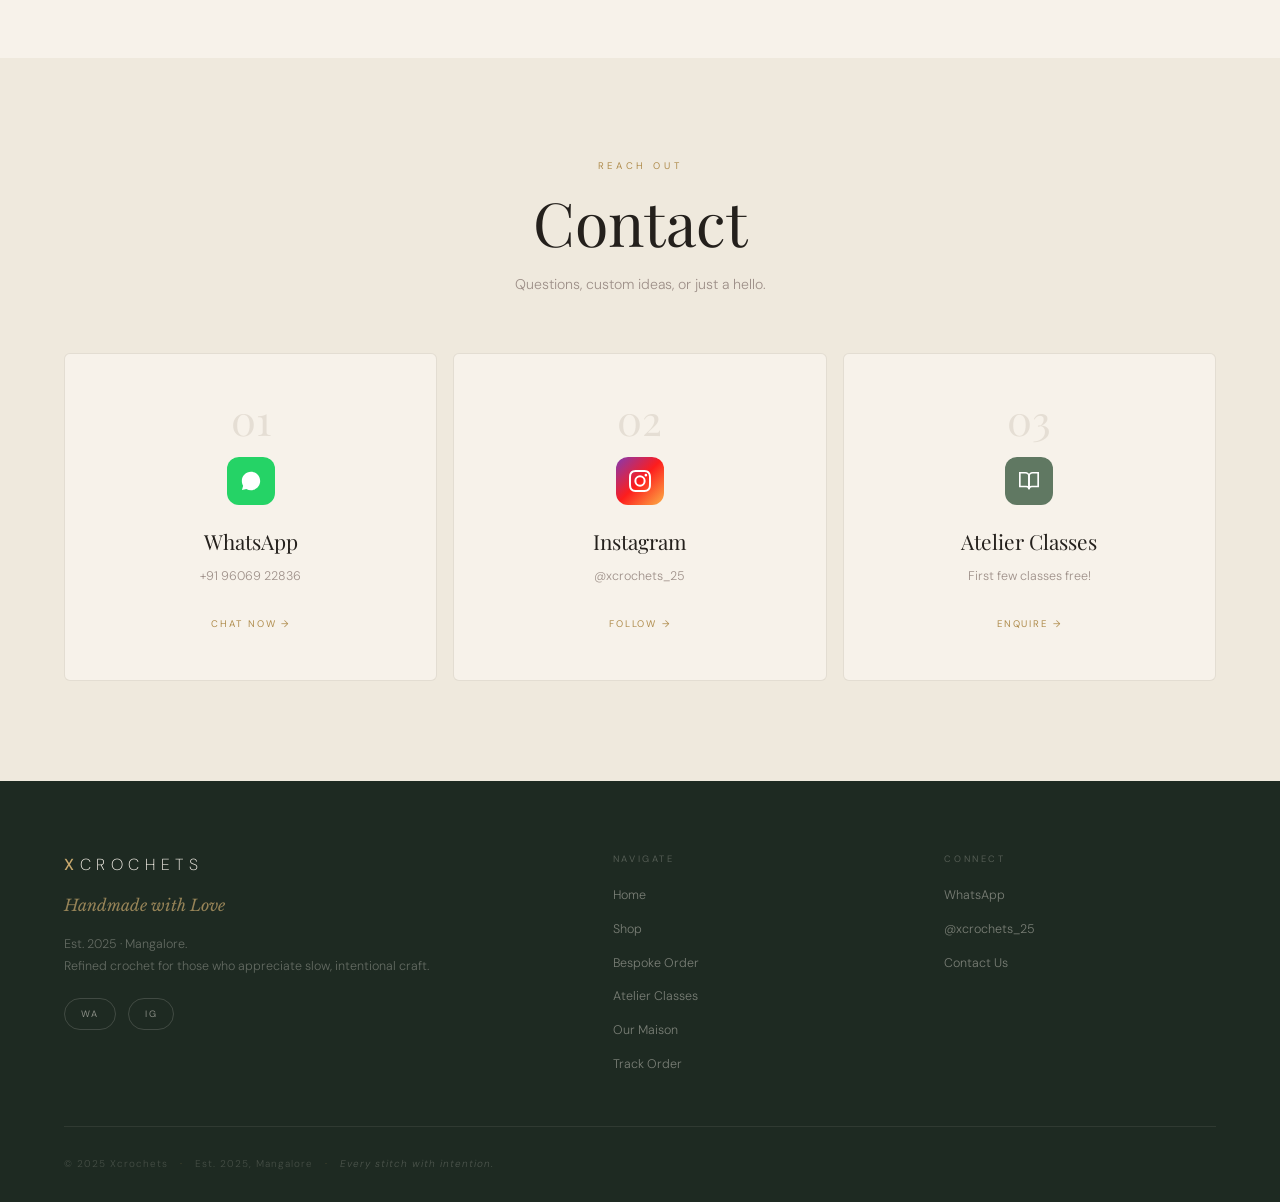
==== commit bcb3d2f4: "Add files via upload" ====
--- a/index.html
+++ b/index.html
@@ -7,98 +7,65 @@
   <link rel="stylesheet" href="style.css" />
   <link rel="preconnect" href="https://fonts.googleapis.com" />
   <link rel="preconnect" href="https://fonts.gstatic.com" crossorigin />
-  <link href="https://fonts.googleapis.com/css2?family=Cormorant+Garamond:ital,wght@0,300;0,400;0,500;0,600;1,300;1,400;1,500&family=Montserrat:wght@200;300;400;500&family=Italiana&display=swap" rel="stylesheet" />
+  <link href="https://fonts.googleapis.com/css2?family=Playfair+Display:ital,wght@0,400;0,500;0,700;1,400;1,500;1,700&family=DM+Sans:ital,wght@0,200;0,300;0,400;0,500;1,300&family=Libre+Baskerville:ital,wght@0,400;0,700;1,400&display=swap" rel="stylesheet" />
 </head>
 <body>
 
-  <!-- ══════════════════════════════════════════════════════
-       LUXURY LOADING SCREEN
-       ══════════════════════════════════════════════════════ -->
+  <!-- ══════════ LOADER ══════════ -->
   <div id="xcLoader" class="xc-loader">
-    <div class="xc-loader-bg"></div>
-
-    <!-- Corner decorative arcs -->
-    <div class="xc-loader-corner xc-corner-tl">
-      <svg viewBox="0 0 60 60" width="60" height="60" fill="none" xmlns="http://www.w3.org/2000/svg">
-        <path d="M0 60 Q0 0 60 0" stroke="currentColor" stroke-width="0.7" opacity="0.5"/>
-        <path d="M0 40 Q0 0 40 0" stroke="currentColor" stroke-width="0.4" opacity="0.3"/>
-        <circle cx="0" cy="0" r="3" fill="currentColor" opacity="0.3"/>
-      </svg>
-    </div>
-    <div class="xc-loader-corner xc-corner-br">
-      <svg viewBox="0 0 60 60" width="60" height="60" fill="none" xmlns="http://www.w3.org/2000/svg">
-        <path d="M0 60 Q0 0 60 0" stroke="currentColor" stroke-width="0.7" opacity="0.5"/>
-        <path d="M0 40 Q0 0 40 0" stroke="currentColor" stroke-width="0.4" opacity="0.3"/>
-        <circle cx="0" cy="0" r="3" fill="currentColor" opacity="0.3"/>
-      </svg>
-    </div>
-
-    <!-- Decorative crochet hook — right side -->
-    <div class="xc-loader-deco">
-      <svg viewBox="0 0 120 340" width="60" fill="none" xmlns="http://www.w3.org/2000/svg">
-        <rect x="56" y="0" width="8" height="260" rx="4" fill="currentColor" opacity="0.25"/>
-        <path d="M64 260 Q64 310 40 320 Q20 328 18 316 Q16 304 36 300 Q50 298 58 286 Q62 278 64 268" stroke="currentColor" stroke-width="6" stroke-linecap="round" fill="none" opacity="0.35"/>
-        <ellipse cx="30" cy="60" rx="18" ry="8" stroke="currentColor" stroke-width="1.2" opacity="0.2" transform="rotate(-15 30 60)"/>
-        <ellipse cx="88" cy="130" rx="14" ry="6" stroke="currentColor" stroke-width="1" opacity="0.15" transform="rotate(10 88 130)"/>
-        <ellipse cx="25" cy="200" rx="20" ry="9" stroke="currentColor" stroke-width="1.2" opacity="0.2" transform="rotate(-8 25 200)"/>
-      </svg>
-    </div>
-
-    <!-- Central content -->
+    <div class="xc-loader-noise"></div>
+    <div class="xc-loader-lines">
+      <div class="ll"></div><div class="ll"></div><div class="ll"></div>
+    </div>
     <div class="xc-loader-content">
-      <div class="xc-loader-wordmark">
-        <span class="xc-lw-x">X</span><span class="xc-lw-rest">CROCHETS</span>
-      </div>
-      <div class="xc-loader-tagline">Handmade with Love</div>
-      <div class="xc-loader-bar-wrap">
-        <div class="xc-loader-bar"></div>
-      </div>
-      <div class="xc-loader-location">Mangalore &nbsp;·&nbsp; Est. 2025</div>
+      <div class="xc-lc-top">Mangalore · Est. 2025</div>
+      <div class="xc-lc-mark">
+        <span class="xc-lc-x">X</span><span class="xc-lc-rest">CROCHETS</span>
+      </div>
+      <div class="xc-lc-sub">Handmade with Love</div>
+      <div class="xc-bar-track"><div class="xc-bar-fill"></div></div>
+    </div>
+    <div class="xc-loader-corner tl">
+      <svg width="48" height="48" viewBox="0 0 48 48" fill="none"><path d="M1 47 L1 1 L47 1" stroke="currentColor" stroke-width=".8" opacity=".5"/></svg>
+    </div>
+    <div class="xc-loader-corner br">
+      <svg width="48" height="48" viewBox="0 0 48 48" fill="none"><path d="M1 47 L1 1 L47 1" stroke="currentColor" stroke-width=".8" opacity=".5"/></svg>
     </div>
   </div>
-  <!-- END LOADING SCREEN -->
-
-  <!-- Loader dismiss script — runs immediately, before page content renders -->
+
   <script>
     (function() {
       document.body.classList.add('xc-loading');
-
       function dismissLoader() {
-        var loader = document.getElementById('xcLoader');
-        if (!loader || loader.classList.contains('xc-loader--hidden')) return;
-        loader.classList.add('xc-loader--hidden');
+        var l = document.getElementById('xcLoader');
+        if (!l || l.classList.contains('xc-loader--out')) return;
+        l.classList.add('xc-loader--out');
         document.body.classList.remove('xc-loading');
-        setTimeout(function() {
-          if (loader && loader.parentNode) loader.parentNode.removeChild(loader);
-        }, 1000);
+        setTimeout(function() { if (l && l.parentNode) l.parentNode.removeChild(l); }, 1100);
       }
-
-      // Minimum display: 3.2s so the bar animation fully plays
-      var minTimer = setTimeout(dismissLoader, 3200);
-
+      var t = setTimeout(dismissLoader, 3400);
       window.addEventListener('load', function() {
-        clearTimeout(minTimer);
-        var elapsed = performance.now();
-        var remaining = Math.max(0, 2800 - elapsed);
-        setTimeout(dismissLoader, remaining);
+        clearTimeout(t);
+        var rem = Math.max(0, 2900 - performance.now());
+        setTimeout(dismissLoader, rem);
       });
     })();
   </script>
 
-  <!-- ANNOUNCEMENT -->
-  <div class="announcement-bar">
-    <div class="marquee-track">
-      <span>Custom Orders Open &nbsp;—&nbsp; Handcrafted in Mangalore &nbsp;—&nbsp; Order via WhatsApp &nbsp;—&nbsp; Crochet Classes · First Few Free &nbsp;—&nbsp; Every Piece is Singular &nbsp;—&nbsp; Est. 2025 &nbsp;—&nbsp;</span>
-      <span>Custom Orders Open &nbsp;—&nbsp; Handcrafted in Mangalore &nbsp;—&nbsp; Order via WhatsApp &nbsp;—&nbsp; Crochet Classes · First Few Free &nbsp;—&nbsp; Every Piece is Singular &nbsp;—&nbsp; Est. 2025 &nbsp;—&nbsp;</span>
+  <!-- ══════════ ANNOUNCEMENT ══════════ -->
+  <div class="ann-bar">
+    <div class="ann-track">
+      <span>Custom Orders Open &ensp;⟡&ensp; Handcrafted in Mangalore &ensp;⟡&ensp; Order via WhatsApp &ensp;⟡&ensp; Crochet Classes · First Few Free &ensp;⟡&ensp; Every Piece is Singular &ensp;⟡&ensp; Est. 2025 &ensp;⟡&ensp;</span>
+      <span aria-hidden="true">Custom Orders Open &ensp;⟡&ensp; Handcrafted in Mangalore &ensp;⟡&ensp; Order via WhatsApp &ensp;⟡&ensp; Crochet Classes · First Few Free &ensp;⟡&ensp; Every Piece is Singular &ensp;⟡&ensp; Est. 2025 &ensp;⟡&ensp;</span>
     </div>
   </div>
 
-  <!-- NAVBAR -->
+  <!-- ══════════ NAVBAR ══════════ -->
   <nav id="navbar">
     <div class="nav-inner">
       <a href="#" class="nav-logo">
-        <img src="images/xcrochetslogo.jpg" alt="" class="nav-logo-img" onerror="this.style.display='none'" />
-        <span class="logo-text"><span class="logo-x">X</span>CROCHETS</span>
+        <div class="nav-logo-mark"><span>X</span></div>
+        <span class="nav-logo-text">CROCHETS</span>
       </a>
       <div class="nav-links">
         <a href="#">Home</a>
@@ -111,11 +78,11 @@
       </div>
       <div class="nav-actions">
         <button class="cart-trigger" onclick="toggleCart()" aria-label="Cart">
-          <svg width="17" height="17" viewBox="0 0 24 24" fill="none" stroke="currentColor" stroke-width="1.5"><path d="M6 2L3 6v14a2 2 0 002 2h14a2 2 0 002-2V6l-3-4z"/><line x1="3" y1="6" x2="21" y2="6"/><path d="M16 10a4 4 0 01-8 0"/></svg>
+          <svg width="16" height="16" viewBox="0 0 24 24" fill="none" stroke="currentColor" stroke-width="1.5"><path d="M6 2L3 6v14a2 2 0 002 2h14a2 2 0 002-2V6l-3-4z"/><line x1="3" y1="6" x2="21" y2="6"/><path d="M16 10a4 4 0 01-8 0"/></svg>
           <span class="cart-badge" id="cartCount">0</span>
         </button>
-        <button class="btn-nav-signup" onclick="showSignup()">Sign In</button>
-        <button class="hamburger" id="hamburger" onclick="toggleNav()">
+        <button class="btn-nav-cta" onclick="showSignup()">Sign In</button>
+        <button class="hamburger" id="hamburger" onclick="toggleNav()" aria-label="Menu">
           <span></span><span></span>
         </button>
       </div>
@@ -123,89 +90,122 @@
   </nav>
 
   <div class="mobile-nav" id="mobileNav">
-    <a href="#" onclick="toggleNav()">Home</a>
-    <a href="#shop" onclick="toggleNav()">Shop</a>
-    <a href="#custom-order" onclick="toggleNav()">Bespoke</a>
-    <a href="#learn" onclick="toggleNav()">Atelier</a>
-    <a href="#about" onclick="toggleNav()">Maison</a>
-    <a href="#track" onclick="toggleNav()">Track Order</a>
-    <a href="#contact" onclick="toggleNav()">Contact</a>
-    <button class="btn-primary" style="margin-top:20px;width:100%;text-align:center;display:block" onclick="toggleNav();showSignup()">Sign In / Create Account</button>
+    <div class="mn-inner">
+      <a href="#" onclick="toggleNav()">Home</a>
+      <a href="#shop" onclick="toggleNav()">Shop</a>
+      <a href="#custom-order" onclick="toggleNav()">Bespoke</a>
+      <a href="#learn" onclick="toggleNav()">Atelier</a>
+      <a href="#about" onclick="toggleNav()">Maison</a>
+      <a href="#track" onclick="toggleNav()">Track Order</a>
+      <a href="#contact" onclick="toggleNav()">Contact</a>
+      <button class="btn-primary mn-cta" onclick="toggleNav();showSignup()">Sign In / Create Account</button>
+    </div>
   </div>
 
-  <!-- HERO -->
+  <!-- ══════════ HERO ══════════ -->
   <section class="hero">
-    <div class="hero-bg-text" aria-hidden="true">XCROCHETS</div>
-    <div class="hero-content">
-      <div class="hero-eyebrow">
-        <span class="eyebrow-line"></span>
+    <div class="hero-bg">
+      <div class="hero-bg-circle c1"></div>
+      <div class="hero-bg-circle c2"></div>
+      <div class="hero-grain"></div>
+    </div>
+    <div class="hero-watermark" aria-hidden="true">XCROCHETS</div>
+    <div class="hero-left">
+      <div class="hero-meta">
+        <div class="hero-meta-line"></div>
         <span>Mangalore · Est. 2025</span>
-        <span class="eyebrow-line"></span>
       </div>
       <h1 class="hero-h1">
-        <em>Crafted</em><br>with intention
+        <span class="h1-line l1"><em>Crafted</em></span>
+        <span class="h1-line l2">with</span>
+        <span class="h1-line l3">intention.</span>
       </h1>
       <p class="hero-tagline">Handmade with Love</p>
-      <p class="hero-sub">Every stitch, a deliberate act. Every piece, singular.</p>
+      <p class="hero-body">Every stitch, a deliberate act.<br>Every piece, entirely singular.</p>
       <div class="hero-pills">
         <div class="pill">
-          <svg width="11" height="11" viewBox="0 0 24 24" fill="none" stroke="currentColor" stroke-width="2"><path d="M21 15a2 2 0 01-2 2H7l-4 4V5a2 2 0 012-2h14a2 2 0 012 2z"/></svg>
-          Prices shared privately via WhatsApp
+          <svg width="10" height="10" viewBox="0 0 24 24" fill="none" stroke="currentColor" stroke-width="2"><path d="M21 15a2 2 0 01-2 2H7l-4 4V5a2 2 0 012-2h14a2 2 0 012 2z"/></svg>
+          Prices shared via WhatsApp
         </div>
         <div class="pill">
-          <svg width="11" height="11" viewBox="0 0 24 24" fill="none" stroke="currentColor" stroke-width="2"><rect x="1" y="3" width="15" height="13"/><polygon points="16 8 20 8 23 11 23 16 16 16 16 8"/><circle cx="5.5" cy="18.5" r="2.5"/><circle cx="18.5" cy="18.5" r="2.5"/></svg>
-          Real-time updates on WhatsApp
+          <svg width="10" height="10" viewBox="0 0 24 24" fill="none" stroke="currentColor" stroke-width="2"><rect x="1" y="3" width="15" height="13"/><polygon points="16 8 20 8 23 11 23 16 16 16 16 8"/><circle cx="5.5" cy="18.5" r="2.5"/><circle cx="18.5" cy="18.5" r="2.5"/></svg>
+          Live updates on WhatsApp
         </div>
       </div>
       <div class="hero-ctas">
         <a href="#shop" class="btn-primary">Explore Collection</a>
         <a href="https://wa.me/919606922836?text=Hi%20I%20want%20to%20order%20from%20Xcrochets" target="_blank" class="btn-ghost">
-          <svg width="14" height="14" viewBox="0 0 24 24" fill="currentColor"><path d="M17.472 14.382c-.297-.149-1.758-.867-2.03-.967-.273-.099-.471-.148-.67.15-.197.297-.767.966-.94 1.164-.173.199-.347.223-.644.075-.297-.15-1.255-.463-2.39-1.475-.883-.788-1.48-1.761-1.653-2.059-.173-.297-.018-.458.13-.606.134-.133.298-.347.446-.52.149-.174.198-.298.298-.497.099-.198.05-.371-.025-.52-.075-.149-.669-1.612-.916-2.207-.242-.579-.487-.5-.669-.51-.173-.008-.371-.01-.57-.01-.198 0-.52.074-.792.372-.272.297-1.04 1.016-1.04 2.479 0 1.462 1.065 2.875 1.213 3.074.149.198 2.096 3.2 5.077 4.487.709.306 1.262.489 1.694.625.712.227 1.36.195 1.871.118.571-.085 1.758-.719 2.006-1.413.248-.694.248-1.289.173-1.413-.074-.124-.272-.198-.57-.347zM12 2C6.477 2 2 6.477 2 12c0 1.89.52 3.66 1.428 5.18L2.1 21.9l4.837-1.27A9.932 9.932 0 0012 22c5.523 0 10-4.477 10-10S17.523 2 12 2z"/></svg>
+          <svg width="13" height="13" viewBox="0 0 24 24" fill="currentColor"><path d="M17.472 14.382c-.297-.149-1.758-.867-2.03-.967-.273-.099-.471-.148-.67.15-.197.297-.767.966-.94 1.164-.173.199-.347.223-.644.075-.297-.15-1.255-.463-2.39-1.475-.883-.788-1.48-1.761-1.653-2.059-.173-.297-.018-.458.13-.606.134-.133.298-.347.446-.52.149-.174.198-.298.298-.497.099-.198.05-.371-.025-.52-.075-.149-.669-1.612-.916-2.207-.242-.579-.487-.5-.669-.51-.173-.008-.371-.01-.57-.01-.198 0-.52.074-.792.372-.272.297-1.04 1.016-1.04 2.479 0 1.462 1.065 2.875 1.213 3.074.149.198 2.096 3.2 5.077 4.487.709.306 1.262.489 1.694.625.712.227 1.36.195 1.871.118.571-.085 1.758-.719 2.006-1.413.248-.694.248-1.289.173-1.413-.074-.124-.272-.198-.57-.347zM12 2C6.477 2 2 6.477 2 12c0 1.89.52 3.66 1.428 5.18L2.1 21.9l4.837-1.27A9.932 9.932 0 0012 22c5.523 0 10-4.477 10-10S17.523 2 12 2z"/></svg>
           Order via WhatsApp
         </a>
-        <a href="#custom-order" class="btn-text-link">Design Bespoke →</a>
-      </div>
-    </div>
-    <div class="hero-scroll-indicator">
-      <div class="scroll-line"></div>
+        <a href="#custom-order" class="btn-text">Design Bespoke →</a>
+      </div>
+    </div>
+    <div class="hero-right">
+      <div class="hero-card hc-main">
+        <div class="hc-img-wrap">
+          <img src="images/bag.jpg" alt="Crochet Bag" onerror="this.style.display='none';this.nextElementSibling.style.display='flex'" />
+          <div class="hc-fallback">
+            <svg viewBox="0 0 200 200" width="80" opacity=".2"><rect x="30" y="70" width="140" height="110" rx="6" fill="none" stroke="currentColor" stroke-width="2.5"/><path d="M65 70 Q65 35 100 35 Q135 35 135 70" fill="none" stroke="currentColor" stroke-width="2.5"/></svg>
+          </div>
+        </div>
+        <div class="hc-label">Bestseller</div>
+        <div class="hc-info">
+          <span class="hc-name">Crochet Bag</span>
+          <span class="hc-cat">Bags</span>
+        </div>
+      </div>
+      <div class="hero-card hc-sm top">
+        <div class="hc-img-wrap">
+          <img src="images/hat.jpg" alt="Hat" onerror="this.style.display='none';this.nextElementSibling.style.display='flex'" />
+          <div class="hc-fallback"><svg viewBox="0 0 200 200" width="60" opacity=".2"><ellipse cx="100" cy="145" rx="95" ry="28" fill="none" stroke="currentColor" stroke-width="2.5"/><ellipse cx="100" cy="105" rx="58" ry="55" fill="none" stroke="currentColor" stroke-width="2.5"/></svg></div>
+        </div>
+        <div class="hc-info"><span class="hc-name">Crochet Hat</span><span class="hc-cat">Accessories</span></div>
+      </div>
+      <div class="hero-card hc-sm bot">
+        <div class="hc-img-wrap">
+          <img src="images/plush.jpg" alt="Plush" onerror="this.style.display='none';this.nextElementSibling.style.display='flex'" />
+          <div class="hc-fallback"><svg viewBox="0 0 200 200" width="60" opacity=".2"><circle cx="100" cy="90" r="58" fill="none" stroke="currentColor" stroke-width="2.5"/><circle cx="82" cy="78" r="8" fill="currentColor" opacity=".3"/><circle cx="118" cy="78" r="8" fill="currentColor" opacity=".3"/><path d="M82 115 Q100 128 118 115" fill="none" stroke="currentColor" stroke-width="2.5" stroke-linecap="round"/></svg></div>
+        </div>
+        <div class="hc-info"><span class="hc-name">Plush Toy</span><span class="hc-cat">Plushies</span></div>
+      </div>
+      <div class="hero-stat-blob">
+        <div class="hsb-num">6+</div>
+        <div class="hsb-label">Collections</div>
+      </div>
+    </div>
+    <div class="hero-scroll">
+      <div class="hs-line"></div>
       <span>Scroll</span>
     </div>
   </section>
 
-  <!-- MANIFESTO STRIP -->
-  <div class="manifesto-strip">
+  <!-- ══════════ MANIFESTO ══════════ -->
+  <div class="manifesto">
     <div class="manifesto-inner">
-      <div class="m-item">
-        <div class="m-num">100%</div>
-        <div class="m-label">Handmade</div>
-      </div>
-      <div class="m-divider"></div>
-      <div class="m-item">
-        <div class="m-num">6+</div>
-        <div class="m-label">Collections</div>
-      </div>
-      <div class="m-divider"></div>
-      <div class="m-item">
-        <div class="m-num">∞</div>
-        <div class="m-label">Custom Options</div>
-      </div>
-      <div class="m-divider"></div>
-      <div class="m-item">
-        <div class="m-num">01</div>
-        <div class="m-label">Of A Kind</div>
-      </div>
+      <div class="m-item"><div class="m-num">100%</div><div class="m-label">Handmade</div></div>
+      <div class="m-sep"></div>
+      <div class="m-item"><div class="m-num">6+</div><div class="m-label">Collections</div></div>
+      <div class="m-sep"></div>
+      <div class="m-item"><div class="m-num">∞</div><div class="m-label">Custom Options</div></div>
+      <div class="m-sep"></div>
+      <div class="m-item"><div class="m-num">01</div><div class="m-label">Of A Kind</div></div>
     </div>
   </div>
 
-  <!-- SHOP -->
+  <!-- ══════════ SHOP ══════════ -->
   <section id="shop" class="shop-section">
-    <div class="section-header">
-      <p class="section-eyebrow">The Collection</p>
-      <h2 class="section-title">Shop</h2>
-      <p class="section-sub">Each piece is made to order — no two are exactly alike.</p>
-      <div class="price-badge">
-        <svg width="11" height="11" viewBox="0 0 24 24" fill="none" stroke="currentColor" stroke-width="2"><path d="M21 15a2 2 0 01-2 2H7l-4 4V5a2 2 0 012-2h14a2 2 0 012 2z"/></svg>
-        Pricing shared privately on WhatsApp
+    <div class="shop-header">
+      <div class="sh-left">
+        <p class="eyebrow">The Collection</p>
+        <h2 class="section-title">Shop</h2>
+      </div>
+      <div class="sh-right">
+        <p class="section-sub">Each piece is made to order —<br>no two are exactly alike.</p>
+        <div class="wa-price-note">
+          <svg width="11" height="11" viewBox="0 0 24 24" fill="none" stroke="currentColor" stroke-width="2"><path d="M21 15a2 2 0 01-2 2H7l-4 4V5a2 2 0 012-2h14a2 2 0 012 2z"/></svg>
+          Pricing shared privately on WhatsApp
+        </div>
       </div>
     </div>
 
@@ -214,191 +214,120 @@
       <div class="product-card reveal" data-item="Crochet Hat">
         <div class="product-img">
           <img src="images/hat.jpg" alt="Crochet Hat" loading="lazy" onerror="this.style.display='none';this.nextElementSibling.style.display='flex'" />
-          <div class="img-fallback" style="display:none">
-            <svg viewBox="0 0 300 300" xmlns="http://www.w3.org/2000/svg" width="120" opacity=".18"><ellipse cx="150" cy="200" rx="140" ry="40" fill="none" stroke="currentColor" stroke-width="3"/><ellipse cx="150" cy="160" rx="90" ry="70" fill="none" stroke="currentColor" stroke-width="3"/><path d="M60 180 Q150 110 240 180" fill="none" stroke="currentColor" stroke-width="2"/></svg>
-          </div>
-          <div class="product-overlay">
-            <button class="overlay-cta" onclick="addToCart('Crochet Hat')">Add to Order</button>
-          </div>
-          <div class="product-tag">Accessories</div>
+          <div class="img-fallback">
+            <svg viewBox="0 0 300 300" width="100" opacity=".15"><ellipse cx="150" cy="200" rx="130" ry="36" fill="none" stroke="currentColor" stroke-width="3"/><ellipse cx="150" cy="150" rx="80" ry="70" fill="none" stroke="currentColor" stroke-width="3"/></svg>
+          </div>
+          <div class="product-overlay"><button class="overlay-btn" onclick="addToCart('Crochet Hat')">Add to Order</button></div>
+          <div class="p-tag">Accessories</div>
         </div>
         <div class="product-info">
-          <h3 class="product-name">Crochet Hat</h3>
-          <p class="product-price">Price on WhatsApp</p>
+          <div class="pi-top">
+            <h3 class="product-name">Crochet Hat</h3>
+            <span class="pi-wa">WhatsApp price</span>
+          </div>
           <button class="btn-add" onclick="addToCart('Crochet Hat')">+ Add to Order</button>
         </div>
       </div>
 
-      <div class="product-card reveal" style="--d:.06s" data-item="Plush Toy">
+      <div class="product-card reveal" style="--d:.07s" data-item="Plush Toy">
         <div class="product-img">
           <img src="images/plush.jpg" alt="Plush Toy" loading="lazy" onerror="this.style.display='none';this.nextElementSibling.style.display='flex'" />
-          <div class="img-fallback" style="display:none">
-            <svg viewBox="0 0 300 300" xmlns="http://www.w3.org/2000/svg" width="100" opacity=".18"><circle cx="150" cy="130" r="80" fill="none" stroke="currentColor" stroke-width="3"/><circle cx="120" cy="110" r="12" fill="currentColor" opacity=".4"/><circle cx="180" cy="110" r="12" fill="currentColor" opacity=".4"/><path d="M120 165 Q150 185 180 165" fill="none" stroke="currentColor" stroke-width="3" stroke-linecap="round"/></svg>
-          </div>
-          <div class="product-overlay">
-            <button class="overlay-cta" onclick="addToCart('Plush Toy')">Add to Order</button>
-          </div>
-          <div class="product-tag">Plushies</div>
+          <div class="img-fallback">
+            <svg viewBox="0 0 300 300" width="90" opacity=".15"><circle cx="150" cy="130" r="80" fill="none" stroke="currentColor" stroke-width="3"/><circle cx="122" cy="112" r="12" fill="currentColor" opacity=".35"/><circle cx="178" cy="112" r="12" fill="currentColor" opacity=".35"/><path d="M118 168 Q150 188 182 168" fill="none" stroke="currentColor" stroke-width="3" stroke-linecap="round"/></svg>
+          </div>
+          <div class="product-overlay"><button class="overlay-btn" onclick="addToCart('Plush Toy')">Add to Order</button></div>
+          <div class="p-tag">Plushies</div>
         </div>
         <div class="product-info">
-          <h3 class="product-name">Plush Toy</h3>
-          <p class="product-price">Price on WhatsApp</p>
+          <div class="pi-top">
+            <h3 class="product-name">Plush Toy</h3>
+            <span class="pi-wa">WhatsApp price</span>
+          </div>
           <button class="btn-add" onclick="addToCart('Plush Toy')">+ Add to Order</button>
         </div>
       </div>
 
-      <div class="product-card reveal featured" style="--d:.12s" data-item="Crochet Bag">
+      <div class="product-card reveal featured" style="--d:.14s" data-item="Crochet Bag">
         <div class="product-img">
           <img src="images/bag.jpg" alt="Crochet Bag" loading="lazy" onerror="this.style.display='none';this.nextElementSibling.style.display='flex'" />
-          <div class="img-fallback" style="display:none">
-            <svg viewBox="0 0 300 300" xmlns="http://www.w3.org/2000/svg" width="110" opacity=".18"><rect x="60" y="110" width="180" height="150" rx="8" fill="none" stroke="currentColor" stroke-width="3"/><path d="M105 110 Q105 70 150 70 Q195 70 195 110" fill="none" stroke="currentColor" stroke-width="3"/></svg>
-          </div>
-          <div class="product-overlay">
-            <button class="overlay-cta" onclick="addToCart('Crochet Bag')">Add to Order</button>
-          </div>
-          <div class="product-tag">Bags</div>
-          <div class="featured-label">Bestseller</div>
+          <div class="img-fallback">
+            <svg viewBox="0 0 300 300" width="100" opacity=".15"><rect x="55" y="105" width="190" height="155" rx="8" fill="none" stroke="currentColor" stroke-width="3"/><path d="M100 105 Q100 65 150 65 Q200 65 200 105" fill="none" stroke="currentColor" stroke-width="3"/></svg>
+          </div>
+          <div class="product-overlay"><button class="overlay-btn" onclick="addToCart('Crochet Bag')">Add to Order</button></div>
+          <div class="p-tag">Bags</div>
+          <div class="p-badge">Bestseller</div>
         </div>
         <div class="product-info">
-          <h3 class="product-name">Crochet Bag</h3>
-          <p class="product-price">Price on WhatsApp</p>
+          <div class="pi-top">
+            <h3 class="product-name">Crochet Bag</h3>
+            <span class="pi-wa">WhatsApp price</span>
+          </div>
           <button class="btn-add" onclick="addToCart('Crochet Bag')">+ Add to Order</button>
         </div>
       </div>
 
-      <div class="product-card reveal" style="--d:.18s" data-item="Scarf">
+      <div class="product-card reveal" style="--d:.21s" data-item="Scarf">
         <div class="product-img">
           <img src="images/scarf.jpg" alt="Scarf" loading="lazy" onerror="this.style.display='none';this.nextElementSibling.style.display='flex'" />
-          <div class="img-fallback" style="display:none">
-            <svg viewBox="0 0 300 300" xmlns="http://www.w3.org/2000/svg" width="110" opacity=".18"><path d="M80 60 Q100 150 80 240" fill="none" stroke="currentColor" stroke-width="18" stroke-linecap="round"/><path d="M120 60 Q140 150 120 240" fill="none" stroke="currentColor" stroke-width="14" stroke-linecap="round" opacity=".5"/></svg>
-          </div>
-          <div class="product-overlay">
-            <button class="overlay-cta" onclick="addToCart('Scarf')">Add to Order</button>
-          </div>
-          <div class="product-tag">Wearables</div>
+          <div class="img-fallback">
+            <svg viewBox="0 0 300 300" width="100" opacity=".15"><path d="M80 50 Q100 150 80 250" fill="none" stroke="currentColor" stroke-width="22" stroke-linecap="round"/><path d="M120 50 Q140 150 120 250" fill="none" stroke="currentColor" stroke-width="16" stroke-linecap="round" opacity=".5"/></svg>
+          </div>
+          <div class="product-overlay"><button class="overlay-btn" onclick="addToCart('Scarf')">Add to Order</button></div>
+          <div class="p-tag">Wearables</div>
         </div>
         <div class="product-info">
-          <h3 class="product-name">Scarf</h3>
-          <p class="product-price">Price on WhatsApp</p>
+          <div class="pi-top">
+            <h3 class="product-name">Scarf</h3>
+            <span class="pi-wa">WhatsApp price</span>
+          </div>
           <button class="btn-add" onclick="addToCart('Scarf')">+ Add to Order</button>
         </div>
       </div>
 
-      <div class="product-card reveal" style="--d:.24s" data-item="Coasters">
+      <div class="product-card reveal" style="--d:.28s" data-item="Coasters">
         <div class="product-img coaster-img">
           <svg class="coaster-svg" viewBox="0 0 400 380" xmlns="http://www.w3.org/2000/svg">
             <defs>
-              <radialGradient id="bg" cx="50%" cy="50%" r="70%">
-                <stop offset="0%" stop-color="#ede5d8"/>
-                <stop offset="100%" stop-color="#d5cfc5"/>
-              </radialGradient>
-              <radialGradient id="c1" cx="50%" cy="50%" r="50%">
-                <stop offset="0%" stop-color="#c8b49a"/>
-                <stop offset="100%" stop-color="#a89070"/>
-              </radialGradient>
-              <radialGradient id="c2" cx="50%" cy="50%" r="50%">
-                <stop offset="0%" stop-color="#8fa887"/>
-                <stop offset="100%" stop-color="#6a8464"/>
-              </radialGradient>
-              <radialGradient id="c3" cx="50%" cy="50%" r="50%">
-                <stop offset="0%" stop-color="#c9a96e"/>
-                <stop offset="100%" stop-color="#a88848"/>
-              </radialGradient>
-              <radialGradient id="c4" cx="50%" cy="50%" r="50%">
-                <stop offset="0%" stop-color="#b8a8c8"/>
-                <stop offset="100%" stop-color="#8878a8"/>
-              </radialGradient>
+              <radialGradient id="bg" cx="50%" cy="50%" r="70%"><stop offset="0%" stop-color="#ede5d8"/><stop offset="100%" stop-color="#d5cfc5"/></radialGradient>
+              <radialGradient id="c1" cx="50%" cy="50%" r="50%"><stop offset="0%" stop-color="#c8b49a"/><stop offset="100%" stop-color="#a89070"/></radialGradient>
+              <radialGradient id="c2" cx="50%" cy="50%" r="50%"><stop offset="0%" stop-color="#8fa887"/><stop offset="100%" stop-color="#6a8464"/></radialGradient>
+              <radialGradient id="c3" cx="50%" cy="50%" r="50%"><stop offset="0%" stop-color="#c9a96e"/><stop offset="100%" stop-color="#a88848"/></radialGradient>
+              <radialGradient id="c4" cx="50%" cy="50%" r="50%"><stop offset="0%" stop-color="#b8a8c8"/><stop offset="100%" stop-color="#8878a8"/></radialGradient>
             </defs>
             <rect width="400" height="380" fill="url(#bg)"/>
-            <ellipse cx="130" cy="175" rx="75" ry="12" fill="rgba(0,0,0,.12)"/>
-            <ellipse cx="270" cy="175" rx="75" ry="12" fill="rgba(0,0,0,.12)"/>
-            <ellipse cx="130" cy="315" rx="75" ry="12" fill="rgba(0,0,0,.12)"/>
-            <ellipse cx="270" cy="315" rx="75" ry="12" fill="rgba(0,0,0,.12)"/>
-            <g transform="translate(130,130)">
-              <circle r="68" fill="url(#c1)" filter="drop-shadow(0 4px 12px rgba(0,0,0,.18))"/>
-              <circle r="62" fill="none" stroke="rgba(255,255,255,.22)" stroke-width="1.5"/>
-              <circle r="54" fill="none" stroke="rgba(255,255,255,.18)" stroke-width="1.5"/>
-              <circle r="46" fill="none" stroke="rgba(255,255,255,.15)" stroke-width="1.5"/>
-              <circle r="38" fill="none" stroke="rgba(255,255,255,.12)" stroke-width="1.5"/>
-              <circle r="28" fill="none" stroke="rgba(255,255,255,.18)" stroke-width="2"/>
-              <circle r="14" fill="rgba(255,255,255,.15)"/>
-              <g opacity=".25">
-                <circle cx="-40" cy="0" r="2.5" fill="white"/>
-                <circle cx="40" cy="0" r="2.5" fill="white"/>
-                <circle cx="0" cy="-40" r="2.5" fill="white"/>
-                <circle cx="0" cy="40" r="2.5" fill="white"/>
-                <circle cx="-28" cy="-28" r="2" fill="white"/>
-                <circle cx="28" cy="-28" r="2" fill="white"/>
-                <circle cx="-28" cy="28" r="2" fill="white"/>
-                <circle cx="28" cy="28" r="2" fill="white"/>
-              </g>
-            </g>
-            <g transform="translate(270,130)">
-              <circle r="68" fill="url(#c2)" filter="drop-shadow(0 4px 12px rgba(0,0,0,.18))"/>
-              <polygon points="0,-55 8,-22 40,-22 16,0 26,35 0,16 -26,35 -16,0 -40,-22 -8,-22" fill="none" stroke="rgba(255,255,255,.25)" stroke-width="1.5" stroke-linejoin="round"/>
-              <polygon points="0,-38 5,-15 28,-15 11,0 18,24 0,11 -18,24 -11,0 -28,-15 -5,-15" fill="rgba(255,255,255,.08)"/>
-              <circle r="20" fill="none" stroke="rgba(255,255,255,.22)" stroke-width="1.5"/>
-              <circle r="62" fill="none" stroke="rgba(255,255,255,.12)" stroke-width="1"/>
-              <circle r="8" fill="rgba(255,255,255,.18)"/>
-            </g>
-            <g transform="translate(130,270)">
-              <circle r="68" fill="url(#c3)" filter="drop-shadow(0 4px 12px rgba(0,0,0,.18))"/>
-              <g fill="none" stroke="rgba(255,255,255,.2)" stroke-width="1.2">
-                <polygon points="0,-30 26,-15 26,15 0,30 -26,15 -26,-15"/>
-                <polygon points="0,-50 43,-25 43,25 0,50 -43,25 -43,-25"/>
-              </g>
-              <circle r="62" fill="none" stroke="rgba(255,255,255,.1)" stroke-width="1"/>
-              <circle r="10" fill="rgba(255,255,255,.2)"/>
-              <g opacity=".3">
-                <circle cx="26" cy="-46" r="2" fill="white"/>
-                <circle cx="-26" cy="-46" r="2" fill="white"/>
-                <circle cx="52" cy="0" r="2" fill="white"/>
-                <circle cx="-52" cy="0" r="2" fill="white"/>
-                <circle cx="26" cy="46" r="2" fill="white"/>
-                <circle cx="-26" cy="46" r="2" fill="white"/>
-              </g>
-            </g>
-            <g transform="translate(270,270)">
-              <circle r="68" fill="url(#c4)" filter="drop-shadow(0 4px 12px rgba(0,0,0,.18))"/>
-              <g fill="rgba(255,255,255,.15)" stroke="rgba(255,255,255,.25)" stroke-width="1.2">
-                <ellipse rx="18" ry="35" transform="rotate(0)"/>
-                <ellipse rx="18" ry="35" transform="rotate(45)"/>
-                <ellipse rx="18" ry="35" transform="rotate(90)"/>
-                <ellipse rx="18" ry="35" transform="rotate(135)"/>
-              </g>
-              <circle r="16" fill="rgba(255,255,255,.2)"/>
-              <circle r="62" fill="none" stroke="rgba(255,255,255,.12)" stroke-width="1"/>
-              <circle r="48" fill="none" stroke="rgba(255,255,255,.1)" stroke-width="1"/>
-            </g>
-            <text x="200" y="358" text-anchor="middle" font-family="Cormorant Garamond, serif" font-size="11" fill="#8a7a68" letter-spacing="0.2em" font-style="italic">Set of Four</text>
+            <g transform="translate(130,130)"><circle r="68" fill="url(#c1)" filter="drop-shadow(0 4px 12px rgba(0,0,0,.18))"/><circle r="54" fill="none" stroke="rgba(255,255,255,.2)" stroke-width="1.5"/><circle r="38" fill="none" stroke="rgba(255,255,255,.15)" stroke-width="1.5"/><circle r="14" fill="rgba(255,255,255,.15)"/></g>
+            <g transform="translate(270,130)"><circle r="68" fill="url(#c2)" filter="drop-shadow(0 4px 12px rgba(0,0,0,.18))"/><polygon points="0,-50 43,-25 43,25 0,50 -43,25 -43,-25" fill="none" stroke="rgba(255,255,255,.2)" stroke-width="1.5"/><circle r="8" fill="rgba(255,255,255,.18)"/></g>
+            <g transform="translate(130,270)"><circle r="68" fill="url(#c3)" filter="drop-shadow(0 4px 12px rgba(0,0,0,.18))"/><polygon points="0,-30 26,-15 26,15 0,30 -26,15 -26,-15" fill="none" stroke="rgba(255,255,255,.2)" stroke-width="1.2"/><circle r="10" fill="rgba(255,255,255,.2)"/></g>
+            <g transform="translate(270,270)"><circle r="68" fill="url(#c4)" filter="drop-shadow(0 4px 12px rgba(0,0,0,.18))"/><ellipse rx="18" ry="35" fill="rgba(255,255,255,.1)" stroke="rgba(255,255,255,.2)" stroke-width="1.2"/><ellipse rx="18" ry="35" transform="rotate(90)" fill="rgba(255,255,255,.1)" stroke="rgba(255,255,255,.2)" stroke-width="1.2"/><circle r="16" fill="rgba(255,255,255,.2)"/></g>
+            <text x="200" y="360" text-anchor="middle" font-family="Playfair Display, serif" font-size="11" fill="#8a7a68" letter-spacing="0.2em" font-style="italic">Set of Four</text>
           </svg>
-          <div class="product-overlay">
-            <button class="overlay-cta" onclick="addToCart('Coasters')">Add to Order</button>
-          </div>
-          <div class="product-tag">Home &amp; Décor</div>
-          <div class="featured-label">New</div>
+          <div class="product-overlay"><button class="overlay-btn" onclick="addToCart('Coasters')">Add to Order</button></div>
+          <div class="p-tag">Home &amp; Décor</div>
+          <div class="p-badge new">New</div>
         </div>
         <div class="product-info">
-          <h3 class="product-name">Coasters</h3>
-          <p class="product-price">Price on WhatsApp</p>
+          <div class="pi-top">
+            <h3 class="product-name">Coasters</h3>
+            <span class="pi-wa">WhatsApp price</span>
+          </div>
           <button class="btn-add" onclick="addToCart('Coasters')">+ Add to Order</button>
         </div>
       </div>
 
-      <div class="product-card reveal" style="--d:.30s" data-item="Scrunchies">
+      <div class="product-card reveal" style="--d:.35s" data-item="Scrunchies">
         <div class="product-img">
           <img src="images/scrunchies.jpg" alt="Scrunchies" loading="lazy" onerror="this.style.display='none';this.nextElementSibling.style.display='flex'" />
-          <div class="img-fallback" style="display:none">
-            <svg viewBox="0 0 300 300" xmlns="http://www.w3.org/2000/svg" width="110" opacity=".18"><path d="M150 150 m-60 0 a60 25 0 1 0 120 0 a60 25 0 0 0 -120 0" fill="none" stroke="currentColor" stroke-width="22" stroke-linecap="round"/></svg>
-          </div>
-          <div class="product-overlay">
-            <button class="overlay-cta" onclick="addToCart('Scrunchies')">Add to Order</button>
-          </div>
-          <div class="product-tag">Accessories</div>
+          <div class="img-fallback">
+            <svg viewBox="0 0 300 300" width="100" opacity=".15"><path d="M150 150 m-60 0 a60 25 0 1 0 120 0 a60 25 0 0 0 -120 0" fill="none" stroke="currentColor" stroke-width="24" stroke-linecap="round"/></svg>
+          </div>
+          <div class="product-overlay"><button class="overlay-btn" onclick="addToCart('Scrunchies')">Add to Order</button></div>
+          <div class="p-tag">Accessories</div>
         </div>
         <div class="product-info">
-          <h3 class="product-name">Scrunchies</h3>
-          <p class="product-price">Price on WhatsApp</p>
+          <div class="pi-top">
+            <h3 class="product-name">Scrunchies</h3>
+            <span class="pi-wa">WhatsApp price</span>
+          </div>
           <button class="btn-add" onclick="addToCart('Scrunchies')">+ Add to Order</button>
         </div>
       </div>
@@ -406,197 +335,175 @@
     </div>
   </section>
 
-  <!-- EDITORIAL BREAK -->
-  <div class="editorial-break">
-    <div class="editorial-inner">
-      <p class="editorial-quote">"Every stitch tells a story."</p>
-      <p class="editorial-sub">— Slow craft. Intentional luxury. Mangalore.</p>
+  <!-- ══════════ EDITORIAL ══════════ -->
+  <div class="editorial">
+    <div class="ed-left">
+      <div class="ed-rule"></div>
+      <p class="ed-num">—</p>
+    </div>
+    <div class="ed-center">
+      <p class="ed-quote">"Every stitch tells a story."</p>
+      <p class="ed-attr">Slow craft · Intentional luxury · Mangalore</p>
+    </div>
+    <div class="ed-right">
+      <div class="ed-rule"></div>
     </div>
   </div>
 
-  <!-- CUSTOM ORDER -->
-  <section id="custom-order" class="custom-section">
-    <div class="section-header">
-      <p class="section-eyebrow">Bespoke Creation</p>
+  <!-- ══════════ BESPOKE ══════════ -->
+  <section id="custom-order" class="bespoke-section">
+    <div class="bespoke-intro">
+      <p class="eyebrow">Bespoke Creation</p>
       <h2 class="section-title">Design Your <em>Own</em></h2>
       <p class="section-sub">Tell us exactly what you envision — we'll make it happen, stitch by stitch.</p>
     </div>
 
     <div class="custom-form-wrap reveal">
+      <div class="cfm-decoration" aria-hidden="true">
+        <svg viewBox="0 0 200 400" width="100" fill="none" xmlns="http://www.w3.org/2000/svg" opacity=".07">
+          <rect x="96" y="0" width="8" height="300" rx="4" fill="currentColor"/>
+          <path d="M104 300 Q104 360 75 368 Q52 375 50 362 Q48 349 70 345 Q85 343 97 330 Q101 320 104 310" stroke="currentColor" stroke-width="7" stroke-linecap="round" fill="none"/>
+        </svg>
+      </div>
       <form id="customOrderForm" onsubmit="submitCustomOrder(event)">
         <div class="cf-grid">
           <div class="cf-col">
-            <div class="cf-group">
-              <label class="cf-label">Your Name</label>
-              <input class="cf-input" type="text" id="cf-name" placeholder="Priya Sharma" required />
-            </div>
-            <div class="cf-group">
-              <label class="cf-label">WhatsApp Number</label>
-              <input class="cf-input" type="tel" id="cf-phone" placeholder="+91 96069 22836" required />
-            </div>
-            <div class="cf-group">
-              <label class="cf-label">Product Type</label>
+            <div class="cf-group"><label class="cf-label">Your Name</label><input class="cf-input" type="text" id="cf-name" placeholder="Priya Sharma" required /></div>
+            <div class="cf-group"><label class="cf-label">WhatsApp Number</label><input class="cf-input" type="tel" id="cf-phone" placeholder="+91 96069 22836" required /></div>
+            <div class="cf-group"><label class="cf-label">Product Type</label>
               <select class="cf-input" id="cf-product" required>
                 <option value="">Choose a product...</option>
-                <option>Crochet Hat</option>
-                <option>Plush Toy / Amigurumi</option>
-                <option>Crochet Bag / Tote</option>
-                <option>Scarf</option>
-                <option>Coasters (Set)</option>
-                <option>Scrunchies</option>
-                <option>Flowers / Bouquet</option>
-                <option>Clothing / Wearable</option>
-                <option>Keychain / Charm</option>
-                <option>Other (describe below)</option>
+                <option>Crochet Hat</option><option>Plush Toy / Amigurumi</option><option>Crochet Bag / Tote</option>
+                <option>Scarf</option><option>Coasters (Set)</option><option>Scrunchies</option>
+                <option>Flowers / Bouquet</option><option>Clothing / Wearable</option>
+                <option>Keychain / Charm</option><option>Other (describe below)</option>
               </select>
             </div>
-            <div class="cf-group">
-              <label class="cf-label">Size</label>
+            <div class="cf-group"><label class="cf-label">Size</label>
               <select class="cf-input" id="cf-size">
                 <option value="">Select size...</option>
-                <option>Mini (under 10 cm)</option>
-                <option>Small (10–20 cm)</option>
-                <option>Medium (20–35 cm)</option>
-                <option>Large (35–50 cm)</option>
-                <option>XL / Extra Large</option>
-                <option>Custom (describe below)</option>
+                <option>Mini (under 10 cm)</option><option>Small (10–20 cm)</option>
+                <option>Medium (20–35 cm)</option><option>Large (35–50 cm)</option>
+                <option>XL / Extra Large</option><option>Custom (describe below)</option>
               </select>
             </div>
-            <div class="cf-group">
-              <label class="cf-label">Quantity</label>
-              <input class="cf-input" type="number" id="cf-qty" min="1" value="1" />
-            </div>
-            <div class="cf-group">
-              <label class="cf-label">Delivery Preference</label>
-              <select class="cf-input" id="cf-delivery">
-                <option>Delivery within Mangalore</option>
-                <option>Pickup</option>
-                <option>Outside Mangalore (discuss privately)</option>
-              </select>
+            <div class="cf-row">
+              <div class="cf-group"><label class="cf-label">Quantity</label><input class="cf-input" type="number" id="cf-qty" min="1" value="1" /></div>
+              <div class="cf-group"><label class="cf-label">Delivery</label>
+                <select class="cf-input" id="cf-delivery">
+                  <option>Within Mangalore</option><option>Pickup</option><option>Outside Mangalore</option>
+                </select>
+              </div>
             </div>
           </div>
           <div class="cf-col">
             <div class="cf-group">
-              <label class="cf-label">Color Palette <span class="cf-label-note">(select all that apply)</span></label>
+              <label class="cf-label">Color Palette <span class="cf-label-sm">select all that apply</span></label>
               <div class="swatch-grid">
-                <label class="swatch-wrap" title="Cream"><input type="checkbox" class="swatch-cb" value="Cream Beige"/><span class="swatch" style="background:#e8c9a0"></span><span class="swatch-name">Cream</span></label>
-                <label class="swatch-wrap" title="Terracotta"><input type="checkbox" class="swatch-cb" value="Terracotta"/><span class="swatch" style="background:#c47a5a"></span><span class="swatch-name">Terra</span></label>
-                <label class="swatch-wrap" title="Sage"><input type="checkbox" class="swatch-cb" value="Sage Green"/><span class="swatch" style="background:#7a9175"></span><span class="swatch-name">Sage</span></label>
-                <label class="swatch-wrap" title="Dusty Blue"><input type="checkbox" class="swatch-cb" value="Dusty Blue"/><span class="swatch" style="background:#7090b8"></span><span class="swatch-name">Blue</span></label>
-                <label class="swatch-wrap" title="Rose"><input type="checkbox" class="swatch-cb" value="Dusty Rose"/><span class="swatch" style="background:#c8879a"></span><span class="swatch-name">Rose</span></label>
-                <label class="swatch-wrap" title="Yellow"><input type="checkbox" class="swatch-cb" value="Butter Yellow"/><span class="swatch" style="background:#e5dda0"></span><span class="swatch-name">Yellow</span></label>
-                <label class="swatch-wrap" title="Burgundy"><input type="checkbox" class="swatch-cb" value="Burgundy"/><span class="swatch" style="background:#7a3a3a"></span><span class="swatch-name">Burgundy</span></label>
-                <label class="swatch-wrap" title="White"><input type="checkbox" class="swatch-cb" value="White"/><span class="swatch" style="background:#f8f4ee;border:1px solid #ccc"></span><span class="swatch-name">White</span></label>
-                <label class="swatch-wrap" title="Black"><input type="checkbox" class="swatch-cb" value="Black"/><span class="swatch" style="background:#2a2a2a"></span><span class="swatch-name">Black</span></label>
-                <label class="swatch-wrap" title="Gold"><input type="checkbox" class="swatch-cb" value="Gold"/><span class="swatch" style="background:#c9a96e"></span><span class="swatch-name">Gold</span></label>
-                <label class="swatch-wrap" title="Lavender"><input type="checkbox" class="swatch-cb" value="Lavender"/><span class="swatch" style="background:#b8a8d0"></span><span class="swatch-name">Lavender</span></label>
-                <label class="swatch-wrap" title="Mint"><input type="checkbox" class="swatch-cb" value="Mint"/><span class="swatch" style="background:#a8d8c8"></span><span class="swatch-name">Mint</span></label>
+                <label class="sw" title="Cream"><input type="checkbox" class="swatch-cb" value="Cream Beige"/><span class="swatch" style="background:#e8c9a0"></span><span class="sw-name">Cream</span></label>
+                <label class="sw" title="Terracotta"><input type="checkbox" class="swatch-cb" value="Terracotta"/><span class="swatch" style="background:#c47a5a"></span><span class="sw-name">Terra</span></label>
+                <label class="sw" title="Sage"><input type="checkbox" class="swatch-cb" value="Sage Green"/><span class="swatch" style="background:#7a9175"></span><span class="sw-name">Sage</span></label>
+                <label class="sw" title="Blue"><input type="checkbox" class="swatch-cb" value="Dusty Blue"/><span class="swatch" style="background:#7090b8"></span><span class="sw-name">Blue</span></label>
+                <label class="sw" title="Rose"><input type="checkbox" class="swatch-cb" value="Dusty Rose"/><span class="swatch" style="background:#c8879a"></span><span class="sw-name">Rose</span></label>
+                <label class="sw" title="Yellow"><input type="checkbox" class="swatch-cb" value="Butter Yellow"/><span class="swatch" style="background:#e5dda0"></span><span class="sw-name">Yellow</span></label>
+                <label class="sw" title="Burgundy"><input type="checkbox" class="swatch-cb" value="Burgundy"/><span class="swatch" style="background:#7a3a3a"></span><span class="sw-name">Burgundy</span></label>
+                <label class="sw" title="White"><input type="checkbox" class="swatch-cb" value="White"/><span class="swatch" style="background:#f8f4ee;border:1px solid #ddd"></span><span class="sw-name">White</span></label>
+                <label class="sw" title="Black"><input type="checkbox" class="swatch-cb" value="Black"/><span class="swatch" style="background:#2a2a2a"></span><span class="sw-name">Black</span></label>
+                <label class="sw" title="Gold"><input type="checkbox" class="swatch-cb" value="Gold"/><span class="swatch" style="background:#c9a96e"></span><span class="sw-name">Gold</span></label>
+                <label class="sw" title="Lavender"><input type="checkbox" class="swatch-cb" value="Lavender"/><span class="swatch" style="background:#b8a8d0"></span><span class="sw-name">Lavender</span></label>
+                <label class="sw" title="Mint"><input type="checkbox" class="swatch-cb" value="Mint"/><span class="swatch" style="background:#a8d8c8"></span><span class="sw-name">Mint</span></label>
               </div>
-              <input class="cf-input" type="text" id="cf-color-other" placeholder="Or describe any specific color..." style="margin-top:12px" />
+              <input class="cf-input" type="text" id="cf-color-other" placeholder="Or describe any specific color..." style="margin-top:14px" />
             </div>
-            <div class="cf-group">
-              <label class="cf-label">Describe Your Vision</label>
-              <textarea class="cf-input cf-textarea" id="cf-desc" placeholder="Tell us everything — theme, character, feeling, references, inspirations. The more detail, the better." required></textarea>
-            </div>
-            <div class="cf-group">
-              <label class="cf-label">Reference Image <span class="cf-label-note">(optional)</span></label>
-              <input class="cf-input" type="url" id="cf-ref" placeholder="Google Drive, Pinterest, or any link..." />
-            </div>
-          </div>
-        </div>
-        <div class="cf-submit-row">
-          <button type="submit" class="btn-primary cf-submit-btn">
-            <svg width="15" height="15" viewBox="0 0 24 24" fill="currentColor"><path d="M17.472 14.382c-.297-.149-1.758-.867-2.03-.967-.273-.099-.471-.148-.67.15-.197.297-.767.966-.94 1.164-.173.199-.347.223-.644.075-.297-.15-1.255-.463-2.39-1.475-.883-.788-1.48-1.761-1.653-2.059-.173-.297-.018-.458.13-.606.134-.133.298-.347.446-.52.149-.174.198-.298.298-.497.099-.198.05-.371-.025-.52-.075-.149-.669-1.612-.916-2.207-.242-.579-.487-.5-.669-.51-.173-.008-.371-.01-.57-.01-.198 0-.52.074-.792.372-.272.297-1.04 1.016-1.04 2.479 0 1.462 1.065 2.875 1.213 3.074.149.198 2.096 3.2 5.077 4.487.709.306 1.262.489 1.694.625.712.227 1.36.195 1.871.118.571-.085 1.758-.719 2.006-1.413.248-.694.248-1.289.173-1.413-.074-.124-.272-.198-.57-.347zM12 2C6.477 2 2 6.477 2 12c0 1.89.52 3.66 1.428 5.18L2.1 21.9l4.837-1.27A9.932 9.932 0 0012 22c5.523 0 10-4.477 10-10S17.523 2 12 2z"/></svg>
+            <div class="cf-group"><label class="cf-label">Describe Your Vision</label><textarea class="cf-input cf-textarea" id="cf-desc" placeholder="Tell us everything — theme, character, feeling, references, inspirations. The more detail, the better." required></textarea></div>
+            <div class="cf-group"><label class="cf-label">Reference Image <span class="cf-label-sm">optional</span></label><input class="cf-input" type="url" id="cf-ref" placeholder="Google Drive, Pinterest, or any link..." /></div>
+          </div>
+        </div>
+        <div class="cf-footer">
+          <button type="submit" class="btn-primary">
+            <svg width="14" height="14" viewBox="0 0 24 24" fill="currentColor"><path d="M17.472 14.382c-.297-.149-1.758-.867-2.03-.967-.273-.099-.471-.148-.67.15-.197.297-.767.966-.94 1.164-.173.199-.347.223-.644.075-.297-.15-1.255-.463-2.39-1.475-.883-.788-1.48-1.761-1.653-2.059-.173-.297-.018-.458.13-.606.134-.133.298-.347.446-.52.149-.174.198-.298.298-.497.099-.198.05-.371-.025-.52-.075-.149-.669-1.612-.916-2.207-.242-.579-.487-.5-.669-.51-.173-.008-.371-.01-.57-.01-.198 0-.52.074-.792.372-.272.297-1.04 1.016-1.04 2.479 0 1.462 1.065 2.875 1.213 3.074.149.198 2.096 3.2 5.077 4.487.709.306 1.262.489 1.694.625.712.227 1.36.195 1.871.118.571-.085 1.758-.719 2.006-1.413.248-.694.248-1.289.173-1.413-.074-.124-.272-.198-.57-.347zM12 2C6.477 2 2 6.477 2 12c0 1.89.52 3.66 1.428 5.18L2.1 21.9l4.837-1.27A9.932 9.932 0 0012 22c5.523 0 10-4.477 10-10S17.523 2 12 2z"/></svg>
             Send Bespoke Order via WhatsApp
           </button>
-          <p class="cf-footnote">You'll be taken to WhatsApp to confirm everything directly with us.</p>
+          <p class="cf-note">You'll be taken to WhatsApp to confirm everything directly with us.</p>
         </div>
       </form>
     </div>
   </section>
 
-  <!-- CLASSES -->
-  <section id="learn" class="learn-section">
-    <div class="learn-inner">
-      <div class="learn-text reveal">
-        <p class="section-eyebrow">The Atelier</p>
-        <h2 class="section-title learn-h2">Learn to<br><em>Crochet</em></h2>
-        <div class="free-badge">First Few Classes — Free</div>
-        <p class="learn-desc">Discover the meditative joy of crochet. From your very first chain stitch to crafting plushies, bags, and wearables. Small, personal sessions with genuine attention and real progress.</p>
-        <ul class="learn-list">
+  <!-- ══════════ ATELIER ══════════ -->
+  <section id="learn" class="atelier-section">
+    <div class="atelier-inner">
+      <div class="atelier-text reveal">
+        <p class="eyebrow light">The Atelier</p>
+        <h2 class="section-title light">Learn to<br><em>Crochet</em></h2>
+        <div class="free-pill">First Few Classes — Free</div>
+        <p class="atelier-body">Discover the meditative joy of crochet. From your very first chain stitch to crafting plushies, bags, and wearables. Small, personal sessions with genuine attention and real progress.</p>
+        <ul class="atelier-list">
           <li>Beginner-friendly — zero experience needed</li>
           <li>First few classes completely <strong>free</strong></li>
           <li>Affordable &amp; negotiable ongoing pricing</li>
           <li>Small batches, flexible timing</li>
           <li>Master plushies, flowers, bags, wearables &amp; more</li>
         </ul>
-        <a href="https://wa.me/919606922836?text=Hi!%20I'm%20interested%20in%20crochet%20classes%20at%20Xcrochets" target="_blank" class="btn-primary" style="margin-top:36px;display:inline-flex">
-          <svg width="14" height="14" viewBox="0 0 24 24" fill="currentColor"><path d="M17.472 14.382c-.297-.149-1.758-.867-2.03-.967-.273-.099-.471-.148-.67.15-.197.297-.767.966-.94 1.164-.173.199-.347.223-.644.075-.297-.15-1.255-.463-2.39-1.475-.883-.788-1.48-1.761-1.653-2.059-.173-.297-.018-.458.13-.606.134-.133.298-.347.446-.52.149-.174.198-.298.298-.497.099-.198.05-.371-.025-.52-.075-.149-.669-1.612-.916-2.207-.242-.579-.487-.5-.669-.51-.173-.008-.371-.01-.57-.01-.198 0-.52.074-.792.372-.272.297-1.04 1.016-1.04 2.479 0 1.462 1.065 2.875 1.213 3.074.149.198 2.096 3.2 5.077 4.487.709.306 1.262.489 1.694.625.712.227 1.36.195 1.871.118.571-.085 1.758-.719 2.006-1.413.248-.694.248-1.289.173-1.413-.074-.124-.272-.198-.57-.347zM12 2C6.477 2 2 6.477 2 12c0 1.89.52 3.66 1.428 5.18L2.1 21.9l4.837-1.27A9.932 9.932 0 0012 22c5.523 0 10-4.477 10-10S17.523 2 12 2z"/></svg>
+        <a href="https://wa.me/919606922836?text=Hi!%20I'm%20interested%20in%20crochet%20classes%20at%20Xcrochets" target="_blank" class="btn-primary light-btn">
+          <svg width="13" height="13" viewBox="0 0 24 24" fill="currentColor"><path d="M17.472 14.382c-.297-.149-1.758-.867-2.03-.967-.273-.099-.471-.148-.67.15-.197.297-.767.966-.94 1.164-.173.199-.347.223-.644.075-.297-.15-1.255-.463-2.39-1.475-.883-.788-1.48-1.761-1.653-2.059-.173-.297-.018-.458.13-.606.134-.133.298-.347.446-.52.149-.174.198-.298.298-.497.099-.198.05-.371-.025-.52-.075-.149-.669-1.612-.916-2.207-.242-.579-.487-.5-.669-.51-.173-.008-.371-.01-.57-.01-.198 0-.52.074-.792.372-.272.297-1.04 1.016-1.04 2.479 0 1.462 1.065 2.875 1.213 3.074.149.198 2.096 3.2 5.077 4.487.709.306 1.262.489 1.694.625.712.227 1.36.195 1.871.118.571-.085 1.758-.719 2.006-1.413.248-.694.248-1.289.173-1.413-.074-.124-.272-.198-.57-.347zM12 2C6.477 2 2 6.477 2 12c0 1.89.52 3.66 1.428 5.18L2.1 21.9l4.837-1.27A9.932 9.932 0 0012 22c5.523 0 10-4.477 10-10S17.523 2 12 2z"/></svg>
           Enquire About Classes
         </a>
       </div>
-      <div class="learn-visual reveal" style="--d:.12s">
-        <div class="lv-card">
-          <div class="lv-num">01</div>
-          <div class="lv-title">The Chain Stitch</div>
-          <div class="lv-bar"><div class="lv-fill" style="width:90%"></div></div>
-          <div class="lv-status">Foundation</div>
-        </div>
-        <div class="lv-card">
-          <div class="lv-num">02</div>
-          <div class="lv-title">Single Crochet</div>
-          <div class="lv-bar"><div class="lv-fill" style="width:68%"></div></div>
-          <div class="lv-status">Building</div>
-        </div>
-        <div class="lv-card">
-          <div class="lv-num">03</div>
-          <div class="lv-title">Your First Project</div>
-          <div class="lv-bar"><div class="lv-fill" style="width:45%"></div></div>
-          <div class="lv-status">Creating</div>
-        </div>
-        <div class="lv-free">FREE to Start →</div>
+      <div class="atelier-cards reveal" style="--d:.14s">
+        <div class="ac-card">
+          <div class="ac-num">01</div>
+          <div class="ac-title">The Chain Stitch</div>
+          <div class="ac-track"><div class="ac-fill" style="width:90%"></div></div>
+          <div class="ac-status">Foundation</div>
+        </div>
+        <div class="ac-card">
+          <div class="ac-num">02</div>
+          <div class="ac-title">Single Crochet</div>
+          <div class="ac-track"><div class="ac-fill" style="width:65%"></div></div>
+          <div class="ac-status">Building</div>
+        </div>
+        <div class="ac-card">
+          <div class="ac-num">03</div>
+          <div class="ac-title">Your First Project</div>
+          <div class="ac-track"><div class="ac-fill" style="width:42%"></div></div>
+          <div class="ac-status">Creating</div>
+        </div>
+        <div class="ac-free">FREE to Start →</div>
       </div>
     </div>
   </section>
 
-  <!-- ABOUT -->
+  <!-- ══════════ ABOUT ══════════ -->
   <section id="about" class="about-section">
     <div class="about-inner">
-      <div class="about-image reveal">
-        <div class="about-img-wrap">
-          <img src="images/xcrochetslogo.jpg" alt="Xcrochets" onerror="this.parentElement.innerHTML='<div class=\'about-logo-fallback\'><span>X</span></div>'" />
-        </div>
-        <div class="about-quote">"Every stitch<br>tells a story."</div>
-      </div>
-      <div class="about-text reveal" style="--d:.12s">
-        <p class="section-eyebrow">Our Maison</p>
+      <div class="about-visual reveal">
+        <div class="av-img-wrap">
+          <img src="images/xcrochetslogo.jpg" alt="Xcrochets" onerror="this.parentElement.innerHTML='<div class=\'av-fallback\'><span>X</span></div>'" />
+        </div>
+        <div class="av-quote-card">"Every stitch<br>tells a story."</div>
+        <div class="av-tag">Est. 2025</div>
+      </div>
+      <div class="about-text reveal" style="--d:.14s">
+        <p class="eyebrow">Our Maison</p>
         <h2 class="section-title">About<br><em>Xcrochets</em></h2>
         <p class="about-body">Est. 2025 — Xcrochets is a refined crochet atelier dedicated to timeless craftsmanship and understated luxury. Each piece is meticulously handmade using carefully selected materials, ensuring exceptional quality, softness, and durability.</p>
         <p class="about-body">Rooted in minimal elegance, every creation is designed to feel exclusive — where slow, intentional artistry replaces mass production. Every stitch reflects precision, patience, and a commitment to creating pieces not just worn, but experienced.</p>
         <div class="about-stats">
-          <div class="stat">
-            <div class="stat-num">100%</div>
-            <div class="stat-label">Handmade</div>
-          </div>
-          <div class="stat-divider"></div>
-          <div class="stat">
-            <div class="stat-num">6+</div>
-            <div class="stat-label">Product Types</div>
-          </div>
-          <div class="stat-divider"></div>
-          <div class="stat">
-            <div class="stat-num">2025</div>
-            <div class="stat-label">Est. Mangalore</div>
-          </div>
+          <div class="stat"><div class="stat-num">100%</div><div class="stat-label">Handmade</div></div>
+          <div class="stat-div"></div>
+          <div class="stat"><div class="stat-num">6+</div><div class="stat-label">Product Types</div></div>
+          <div class="stat-div"></div>
+          <div class="stat"><div class="stat-num">2025</div><div class="stat-label">Est. Mangalore</div></div>
         </div>
       </div>
     </div>
   </section>
 
-  <!-- ORDER TRACKER -->
+  <!-- ══════════ TRACK ══════════ -->
   <section id="track" class="track-section">
-    <div class="section-header">
-      <p class="section-eyebrow">Live Status</p>
+    <div class="track-header">
+      <p class="eyebrow">Live Status</p>
       <h2 class="section-title">Track Your <em>Order</em></h2>
       <p class="section-sub">Sign in to see where your handcrafted piece is right now.</p>
     </div>
@@ -608,7 +515,7 @@
       <div class="auth-panel" id="panel-login">
         <div class="cf-group"><label class="cf-label">Email</label><input class="cf-input" type="email" id="login-email" placeholder="you@email.com" /></div>
         <div class="cf-group"><label class="cf-label">Password</label><input class="cf-input" type="password" id="login-pass" placeholder="Your password" /></div>
-        <button class="btn-primary" style="width:100%;text-align:center;justify-content:center;margin-top:12px" onclick="doLogin()">Log In &amp; Track My Order</button>
+        <button class="btn-primary" style="width:100%;justify-content:center;margin-top:14px" onclick="doLogin()">Log In &amp; Track My Order</button>
         <p class="auth-switch">No account? <a href="#" onclick="switchTab('signup');return false">Sign up here</a></p>
       </div>
       <div class="auth-panel hidden" id="panel-signup">
@@ -616,64 +523,48 @@
         <div class="cf-group"><label class="cf-label">Email</label><input class="cf-input" type="email" id="su-email" placeholder="you@email.com" /></div>
         <div class="cf-group"><label class="cf-label">WhatsApp Number</label><input class="cf-input" type="tel" id="su-phone" placeholder="+91 96069 22836" /></div>
         <div class="cf-group"><label class="cf-label">Password</label><input class="cf-input" type="password" id="su-pass" placeholder="Create a password" /></div>
-        <button class="btn-primary" style="width:100%;text-align:center;justify-content:center;margin-top:12px" onclick="doSignup()">Create Account</button>
+        <button class="btn-primary" style="width:100%;justify-content:center;margin-top:14px" onclick="doSignup()">Create Account</button>
         <p class="auth-switch">Already have an account? <a href="#" onclick="switchTab('login');return false">Log in</a></p>
       </div>
       <div class="order-status-panel hidden" id="orderStatusPanel">
         <div class="os-welcome">Welcome back, <strong id="os-username">Priya</strong></div>
         <div class="os-tracker">
-          <div class="os-step" id="step-placed">
-            <div class="os-dot"><svg width="13" height="13" viewBox="0 0 24 24" fill="none" stroke="currentColor" stroke-width="2.5"><polyline points="20 6 9 17 4 12"/></svg></div>
-            <div class="os-content"><div class="os-step-name">Order Placed</div><div class="os-step-sub">We received your order</div></div>
-            <div class="os-line"></div>
-          </div>
-          <div class="os-step" id="step-crocheting">
-            <div class="os-dot"><svg width="13" height="13" viewBox="0 0 24 24" fill="none" stroke="currentColor" stroke-width="2"><circle cx="12" cy="12" r="10"/><polyline points="12 6 12 12 16 14"/></svg></div>
-            <div class="os-content"><div class="os-step-name">Being Made</div><div class="os-step-sub">Crafted with love</div></div>
-            <div class="os-line"></div>
-          </div>
-          <div class="os-step" id="step-delivering">
-            <div class="os-dot"><svg width="13" height="13" viewBox="0 0 24 24" fill="none" stroke="currentColor" stroke-width="2"><rect x="1" y="3" width="15" height="13"/><polygon points="16 8 20 8 23 11 23 16 16 16 16 8"/><circle cx="5.5" cy="18.5" r="2.5"/><circle cx="18.5" cy="18.5" r="2.5"/></svg></div>
-            <div class="os-content"><div class="os-step-name">On Its Way</div><div class="os-step-sub">Dispatched to you</div></div>
-            <div class="os-line"></div>
-          </div>
-          <div class="os-step" id="step-delivered">
-            <div class="os-dot"><svg width="13" height="13" viewBox="0 0 24 24" fill="currentColor"><path d="M20.84 4.61a5.5 5.5 0 00-7.78 0L12 5.67l-1.06-1.06a5.5 5.5 0 00-7.78 7.78L12 21.23l8.84-8.84a5.5 5.5 0 000-7.78z"/></svg></div>
-            <div class="os-content"><div class="os-step-name">Delivered</div><div class="os-step-sub">Enjoy your piece!</div></div>
-            <div class="os-line last"></div>
-          </div>
+          <div class="os-step" id="step-placed"><div class="os-dot"><svg width="12" height="12" viewBox="0 0 24 24" fill="none" stroke="currentColor" stroke-width="2.5"><polyline points="20 6 9 17 4 12"/></svg></div><div class="os-content"><div class="os-step-name">Order Placed</div><div class="os-step-sub">We received your order</div></div></div>
+          <div class="os-step" id="step-crocheting"><div class="os-dot"><svg width="12" height="12" viewBox="0 0 24 24" fill="none" stroke="currentColor" stroke-width="2"><circle cx="12" cy="12" r="10"/><polyline points="12 6 12 12 16 14"/></svg></div><div class="os-content"><div class="os-step-name">Being Made</div><div class="os-step-sub">Crafted with love</div></div></div>
+          <div class="os-step" id="step-delivering"><div class="os-dot"><svg width="12" height="12" viewBox="0 0 24 24" fill="none" stroke="currentColor" stroke-width="2"><rect x="1" y="3" width="15" height="13"/><polygon points="16 8 20 8 23 11 23 16 16 16 16 8"/><circle cx="5.5" cy="18.5" r="2.5"/><circle cx="18.5" cy="18.5" r="2.5"/></svg></div><div class="os-content"><div class="os-step-name">On Its Way</div><div class="os-step-sub">Dispatched to you</div></div></div>
+          <div class="os-step" id="step-delivered"><div class="os-dot"><svg width="12" height="12" viewBox="0 0 24 24" fill="currentColor"><path d="M20.84 4.61a5.5 5.5 0 00-7.78 0L12 5.67l-1.06-1.06a5.5 5.5 0 00-7.78 7.78L12 21.23l8.84-8.84a5.5 5.5 0 000-7.78z"/></svg></div><div class="os-content"><div class="os-step-name">Delivered</div><div class="os-step-sub">Enjoy your piece!</div></div></div>
         </div>
         <p class="os-note">Real-time updates also sent directly on WhatsApp.</p>
-        <button class="btn-ghost" style="margin-top:20px" onclick="doLogout()">Sign Out</button>
+        <button class="btn-ghost" style="margin-top:20px;width:100%;justify-content:center" onclick="doLogout()">Sign Out</button>
       </div>
     </div>
   </section>
 
-  <!-- CONTACT -->
+  <!-- ══════════ CONTACT ══════════ -->
   <section id="contact" class="contact-section">
-    <div class="section-header">
-      <p class="section-eyebrow">Reach Out</p>
+    <div class="contact-header">
+      <p class="eyebrow">Reach Out</p>
       <h2 class="section-title">Contact</h2>
       <p class="section-sub">Questions, custom ideas, or just a hello.</p>
     </div>
     <div class="contact-grid">
       <div class="contact-card reveal">
         <div class="cc-num">01</div>
-        <div class="cc-icon-wrap wa-icon"><svg width="20" height="20" viewBox="0 0 24 24" fill="white"><path d="M17.472 14.382c-.297-.149-1.758-.867-2.03-.967-.273-.099-.471-.148-.67.15-.197.297-.767.966-.94 1.164-.173.199-.347.223-.644.075-.297-.15-1.255-.463-2.39-1.475-.883-.788-1.48-1.761-1.653-2.059-.173-.297-.018-.458.13-.606.134-.133.298-.347.446-.52.149-.174.198-.298.298-.497.099-.198.05-.371-.025-.52-.075-.149-.669-1.612-.916-2.207-.242-.579-.487-.5-.669-.51-.173-.008-.371-.01-.57-.01-.198 0-.52.074-.792.372-.272.297-1.04 1.016-1.04 2.479 0 1.462 1.065 2.875 1.213 3.074.149.198 2.096 3.2 5.077 4.487.709.306 1.262.489 1.694.625.712.227 1.36.195 1.871.118.571-.085 1.758-.719 2.006-1.413.248-.694.248-1.289.173-1.413-.074-.124-.272-.198-.57-.347zM12 2C6.477 2 2 6.477 2 12c0 1.89.52 3.66 1.428 5.18L2.1 21.9l4.837-1.27A9.932 9.932 0 0012 22c5.523 0 10-4.477 10-10S17.523 2 12 2z"/></svg></div>
+        <div class="cc-icon wa"><svg width="22" height="22" viewBox="0 0 24 24" fill="white"><path d="M17.472 14.382c-.297-.149-1.758-.867-2.03-.967-.273-.099-.471-.148-.67.15-.197.297-.767.966-.94 1.164-.173.199-.347.223-.644.075-.297-.15-1.255-.463-2.39-1.475-.883-.788-1.48-1.761-1.653-2.059-.173-.297-.018-.458.13-.606.134-.133.298-.347.446-.52.149-.174.198-.298.298-.497.099-.198.05-.371-.025-.52-.075-.149-.669-1.612-.916-2.207-.242-.579-.487-.5-.669-.51-.173-.008-.371-.01-.57-.01-.198 0-.52.074-.792.372-.272.297-1.04 1.016-1.04 2.479 0 1.462 1.065 2.875 1.213 3.074.149.198 2.096 3.2 5.077 4.487.709.306 1.262.489 1.694.625.712.227 1.36.195 1.871.118.571-.085 1.758-.719 2.006-1.413.248-.694.248-1.289.173-1.413-.074-.124-.272-.198-.57-.347zM12 2C6.477 2 2 6.477 2 12c0 1.89.52 3.66 1.428 5.18L2.1 21.9l4.837-1.27A9.932 9.932 0 0012 22c5.523 0 10-4.477 10-10S17.523 2 12 2z"/></svg></div>
         <h3 class="cc-title">WhatsApp</h3>
         <p class="cc-val">+91 96069 22836</p>
         <a href="https://wa.me/919606922836?text=Hi%20I%20have%20a%20question" target="_blank" class="cc-link">Chat Now →</a>
       </div>
       <div class="contact-card reveal" style="--d:.1s">
         <div class="cc-num">02</div>
-        <div class="cc-icon-wrap ig-icon"><svg width="20" height="20" viewBox="0 0 24 24" fill="white"><path d="M12 2.163c3.204 0 3.584.012 4.85.07 3.252.148 4.771 1.691 4.919 4.919.058 1.265.069 1.645.069 4.849 0 3.205-.012 3.584-.069 4.849-.149 3.225-1.664 4.771-4.919 4.919-1.266.058-1.644.07-4.85.07-3.204 0-3.584-.012-4.849-.07-3.26-.149-4.771-1.699-4.919-4.92-.058-1.265-.07-1.644-.07-4.849 0-3.204.013-3.583.07-4.849.149-3.227 1.664-4.771 4.919-4.919 1.266-.057 1.645-.069 4.849-.069zM12 0C8.741 0 8.333.014 7.053.072 2.695.272.273 2.69.073 7.052.014 8.333 0 8.741 0 12c0 3.259.014 3.668.072 4.948.2 4.358 2.618 6.78 6.98 6.98C8.333 23.986 8.741 24 12 24c3.259 0 3.668-.014 4.948-.072 4.354-.2 6.782-2.618 6.979-6.98.059-1.28.073-1.689.073-4.948 0-3.259-.014-3.667-.072-4.947-.196-4.354-2.617-6.78-6.979-6.98C15.668.014 15.259 0 12 0zm0 5.838a6.162 6.162 0 100 12.324 6.162 6.162 0 000-12.324zM12 16a4 4 0 110-8 4 4 0 010 8zm6.406-11.845a1.44 1.44 0 100 2.881 1.44 1.44 0 000-2.881z"/></svg></div>
+        <div class="cc-icon ig"><svg width="22" height="22" viewBox="0 0 24 24" fill="white"><path d="M12 2.163c3.204 0 3.584.012 4.85.07 3.252.148 4.771 1.691 4.919 4.919.058 1.265.069 1.645.069 4.849 0 3.205-.012 3.584-.069 4.849-.149 3.225-1.664 4.771-4.919 4.919-1.266.058-1.644.07-4.85.07-3.204 0-3.584-.012-4.849-.07-3.26-.149-4.771-1.699-4.919-4.92-.058-1.265-.07-1.644-.07-4.849 0-3.204.013-3.583.07-4.849.149-3.227 1.664-4.771 4.919-4.919 1.266-.057 1.645-.069 4.849-.069zM12 0C8.741 0 8.333.014 7.053.072 2.695.272.273 2.69.073 7.052.014 8.333 0 8.741 0 12c0 3.259.014 3.668.072 4.948.2 4.358 2.618 6.78 6.98 6.98C8.333 23.986 8.741 24 12 24c3.259 0 3.668-.014 4.948-.072 4.354-.2 6.782-2.618 6.979-6.98.059-1.28.073-1.689.073-4.948 0-3.259-.014-3.667-.072-4.947-.196-4.354-2.617-6.78-6.979-6.98C15.668.014 15.259 0 12 0zm0 5.838a6.162 6.162 0 100 12.324 6.162 6.162 0 000-12.324zM12 16a4 4 0 110-8 4 4 0 010 8zm6.406-11.845a1.44 1.44 0 100 2.881 1.44 1.44 0 000-2.881z"/></svg></div>
         <h3 class="cc-title">Instagram</h3>
         <p class="cc-val">@xcrochets_25</p>
         <a href="https://instagram.com/xcrochets_25" target="_blank" class="cc-link">Follow →</a>
       </div>
       <div class="contact-card reveal" style="--d:.2s">
         <div class="cc-num">03</div>
-        <div class="cc-icon-wrap cl-icon"><svg width="20" height="20" viewBox="0 0 24 24" fill="none" stroke="white" stroke-width="1.8"><path d="M2 3h6a4 4 0 014 4v14a3 3 0 00-3-3H2z"/><path d="M22 3h-6a4 4 0 00-4 4v14a3 3 0 013-3h7z"/></svg></div>
+        <div class="cc-icon cl"><svg width="22" height="22" viewBox="0 0 24 24" fill="none" stroke="white" stroke-width="1.8"><path d="M2 3h6a4 4 0 014 4v14a3 3 0 00-3-3H2z"/><path d="M22 3h-6a4 4 0 00-4 4v14a3 3 0 013-3h7z"/></svg></div>
         <h3 class="cc-title">Atelier Classes</h3>
         <p class="cc-val">First few classes free!</p>
         <a href="https://wa.me/919606922836?text=Hi!%20I%20want%20to%20join%20crochet%20classes" target="_blank" class="cc-link">Enquire →</a>
@@ -681,54 +572,53 @@
     </div>
   </section>
 
-  <!-- FOOTER -->
+  <!-- ══════════ FOOTER ══════════ -->
   <footer>
-    <div class="footer-grid">
+    <div class="footer-inner">
       <div class="footer-brand">
-        <img src="images/xcrochetslogo.jpg" alt="Xcrochets" class="footer-logo" onerror="this.style.display='none';this.nextElementSibling.style.display='block'" />
-        <div class="footer-logo-text" style="display:none">XCROCHETS</div>
-        <p class="footer-script">Handmade with Love</p>
+        <div class="footer-mark"><span>X</span>CROCHETS</div>
+        <p class="footer-tagline">Handmade with Love</p>
         <p class="footer-desc">Est. 2025 · Mangalore.<br>Refined crochet for those who appreciate slow, intentional craft.</p>
-      </div>
-      <div class="footer-col">
-        <p class="footer-col-title">Navigate</p>
-        <a href="#">Home</a>
-        <a href="#shop">Shop</a>
-        <a href="#custom-order">Bespoke Order</a>
-        <a href="#learn">Atelier Classes</a>
-        <a href="#about">Our Maison</a>
-        <a href="#track">Track Order</a>
-      </div>
-      <div class="footer-col">
-        <p class="footer-col-title">Connect</p>
+        <div class="footer-socials">
+          <a href="https://wa.me/919606922836" target="_blank" class="fs-link">WA</a>
+          <a href="https://instagram.com/xcrochets_25" target="_blank" class="fs-link">IG</a>
+        </div>
+      </div>
+      <div class="footer-nav">
+        <p class="fn-title">Navigate</p>
+        <a href="#">Home</a><a href="#shop">Shop</a><a href="#custom-order">Bespoke Order</a>
+        <a href="#learn">Atelier Classes</a><a href="#about">Our Maison</a><a href="#track">Track Order</a>
+      </div>
+      <div class="footer-connect">
+        <p class="fn-title">Connect</p>
         <a href="https://wa.me/919606922836" target="_blank">WhatsApp</a>
-        <a href="https://instagram.com/xcrochets_25" target="_blank">Instagram @xcrochets_25</a>
+        <a href="https://instagram.com/xcrochets_25" target="_blank">@xcrochets_25</a>
         <a href="#contact">Contact Us</a>
       </div>
     </div>
     <div class="footer-bottom">
       <span>© 2025 Xcrochets</span>
-      <span class="footer-dot">·</span>
+      <span class="fd">·</span>
       <span>Est. 2025, Mangalore</span>
-      <span class="footer-dot">·</span>
-      <span>Every stitch with intention.</span>
+      <span class="fd">·</span>
+      <em>Every stitch with intention.</em>
     </div>
   </footer>
 
-  <!-- CART DRAWER -->
+  <!-- ══════════ CART DRAWER ══════════ -->
   <div id="cart" class="cart-drawer">
     <div class="cart-head">
       <h3>Your Order</h3>
-      <button class="cart-close-btn" onclick="toggleCart()">
-        <svg width="14" height="14" viewBox="0 0 24 24" fill="none" stroke="currentColor" stroke-width="2"><line x1="18" y1="6" x2="6" y2="18"/><line x1="6" y1="6" x2="18" y2="18"/></svg>
+      <button class="cart-close" onclick="toggleCart()">
+        <svg width="13" height="13" viewBox="0 0 24 24" fill="none" stroke="currentColor" stroke-width="2"><line x1="18" y1="6" x2="6" y2="18"/><line x1="6" y1="6" x2="18" y2="18"/></svg>
       </button>
     </div>
-    <div class="cart-info">Pricing is shared personally on WhatsApp when you send your order.</div>
+    <div class="cart-note">Pricing is shared personally on WhatsApp when you send your order.</div>
     <ul id="cartItems" class="cart-items"></ul>
-    <div class="cart-empty-msg" id="cartEmpty">Your cart is empty</div>
+    <div class="cart-empty" id="cartEmpty">Your cart is empty</div>
     <div class="cart-foot">
-      <button class="btn-primary cart-checkout-btn" onclick="checkout()">
-        <svg width="14" height="14" viewBox="0 0 24 24" fill="currentColor"><path d="M17.472 14.382c-.297-.149-1.758-.867-2.03-.967-.273-.099-.471-.148-.67.15-.197.297-.767.966-.94 1.164-.173.199-.347.223-.644.075-.297-.15-1.255-.463-2.39-1.475-.883-.788-1.48-1.761-1.653-2.059-.173-.297-.018-.458.13-.606.134-.133.298-.347.446-.52.149-.174.198-.298.298-.497.099-.198.05-.371-.025-.52-.075-.149-.669-1.612-.916-2.207-.242-.579-.487-.5-.669-.51-.173-.008-.371-.01-.57-.01-.198 0-.52.074-.792.372-.272.297-1.04 1.016-1.04 2.479 0 1.462 1.065 2.875 1.213 3.074.149.198 2.096 3.2 5.077 4.487.709.306 1.262.489 1.694.625.712.227 1.36.195 1.871.118.571-.085 1.758-.719 2.006-1.413.248-.694.248-1.289.173-1.413-.074-.124-.272-.198-.57-.347zM12 2C6.477 2 2 6.477 2 12c0 1.89.52 3.66 1.428 5.18L2.1 21.9l4.837-1.27A9.932 9.932 0 0012 22c5.523 0 10-4.477 10-10S17.523 2 12 2z"/></svg>
+      <button class="btn-primary cart-cta" onclick="checkout()">
+        <svg width="13" height="13" viewBox="0 0 24 24" fill="currentColor"><path d="M17.472 14.382c-.297-.149-1.758-.867-2.03-.967-.273-.099-.471-.148-.67.15-.197.297-.767.966-.94 1.164-.173.199-.347.223-.644.075-.297-.15-1.255-.463-2.39-1.475-.883-.788-1.48-1.761-1.653-2.059-.173-.297-.018-.458.13-.606.134-.133.298-.347.446-.52.149-.174.198-.298.298-.497.099-.198.05-.371-.025-.52-.075-.149-.669-1.612-.916-2.207-.242-.579-.487-.5-.669-.51-.173-.008-.371-.01-.57-.01-.198 0-.52.074-.792.372-.272.297-1.04 1.016-1.04 2.479 0 1.462 1.065 2.875 1.213 3.074.149.198 2.096 3.2 5.077 4.487.709.306 1.262.489 1.694.625.712.227 1.36.195 1.871.118.571-.085 1.758-.719 2.006-1.413.248-.694.248-1.289.173-1.413-.074-.124-.272-.198-.57-.347zM12 2C6.477 2 2 6.477 2 12c0 1.89.52 3.66 1.428 5.18L2.1 21.9l4.837-1.27A9.932 9.932 0 0012 22c5.523 0 10-4.477 10-10S17.523 2 12 2z"/></svg>
         Send Order on WhatsApp
       </button>
     </div>
@@ -747,9 +637,7 @@
     // CART
     let cart = [];
     function addToCart(name) {
-      cart.push(name);
-      updateCart();
-      openCart();
+      cart.push(name); updateCart(); openCart();
       showToast(name + ' added to your order');
     }
     function removeFromCart(i) { cart.splice(i,1); updateCart(); }
@@ -761,8 +649,8 @@
       empty.style.display = cart.length ? 'none' : 'block';
       cart.forEach((item,i) => {
         const li = document.createElement('li');
-        li.className = 'cart-item-row';
-        li.innerHTML = `<span>${item}</span><button onclick="removeFromCart(${i})"><svg width="11" height="11" viewBox="0 0 24 24" fill="none" stroke="currentColor" stroke-width="2.5"><line x1="18" y1="6" x2="6" y2="18"/><line x1="6" y1="6" x2="18" y2="18"/></svg></button>`;
+        li.className = 'cart-row';
+        li.innerHTML = `<span>${item}</span><button onclick="removeFromCart(${i})"><svg width="10" height="10" viewBox="0 0 24 24" fill="none" stroke="currentColor" stroke-width="2.5"><line x1="18" y1="6" x2="6" y2="18"/><line x1="6" y1="6" x2="18" y2="18"/></svg></button>`;
         list.appendChild(li);
       });
     }
@@ -786,107 +674,100 @@
     function showToast(msg) {
       const c = document.getElementById('toastContainer');
       const t = document.createElement('div');
-      t.className = 'toast';
-      t.textContent = msg;
-      c.appendChild(t);
-      setTimeout(()=>t.classList.add('show'), 10);
-      setTimeout(()=>{ t.classList.remove('show'); setTimeout(()=>t.remove(), 400); }, 2800);
+      t.className = 'toast'; t.textContent = msg; c.appendChild(t);
+      setTimeout(()=>t.classList.add('show'),10);
+      setTimeout(()=>{ t.classList.remove('show'); setTimeout(()=>t.remove(),400); },2800);
     }
 
     // CUSTOM ORDER
     function submitCustomOrder(e) {
       e.preventDefault();
-      const name = document.getElementById('cf-name').value;
-      const phone = document.getElementById('cf-phone').value;
-      const product = document.getElementById('cf-product').value;
-      const size = document.getElementById('cf-size').value;
-      const qty = document.getElementById('cf-qty').value;
-      const del = document.getElementById('cf-delivery').value;
-      const desc = document.getElementById('cf-desc').value;
-      const ref = document.getElementById('cf-ref').value;
-      const cOther = document.getElementById('cf-color-other').value;
-      const checked = [...document.querySelectorAll('.swatch-cb:checked')].map(c=>c.value);
-      const colors = [...checked, cOther].filter(Boolean).join(', ') || 'Not specified';
-      const msg = `Bespoke Order — Xcrochets\n\nName: ${name}\nPhone: ${phone}\nProduct: ${product}\nSize: ${size||'Not specified'}\nQty: ${qty}\nColors: ${colors}\nDelivery: ${del}\n\nVision:\n${desc}${ref?'\n\nReference: '+ref:''}\n\n(via website)`;
+      const name=document.getElementById('cf-name').value,phone=document.getElementById('cf-phone').value,
+        product=document.getElementById('cf-product').value,size=document.getElementById('cf-size').value,
+        qty=document.getElementById('cf-qty').value,del=document.getElementById('cf-delivery').value,
+        desc=document.getElementById('cf-desc').value,ref=document.getElementById('cf-ref').value,
+        cOther=document.getElementById('cf-color-other').value,
+        checked=[...document.querySelectorAll('.swatch-cb:checked')].map(c=>c.value),
+        colors=[...checked,cOther].filter(Boolean).join(', ')||'Not specified';
+      const msg=`Bespoke Order — Xcrochets\n\nName: ${name}\nPhone: ${phone}\nProduct: ${product}\nSize: ${size||'Not specified'}\nQty: ${qty}\nColors: ${colors}\nDelivery: ${del}\n\nVision:\n${desc}${ref?'\n\nReference: '+ref:''}\n\n(via website)`;
       window.open(`https://wa.me/919606922836?text=${encodeURIComponent(msg)}`,'_blank');
     }
 
     // NAV
-    window.addEventListener('scroll', () => {
-      document.getElementById('navbar').classList.toggle('scrolled', scrollY > 60);
+    window.addEventListener('scroll',()=>{
+      document.getElementById('navbar').classList.toggle('scrolled',scrollY>60);
     });
-    function toggleNav() { document.getElementById('mobileNav').classList.toggle('open'); }
-    document.addEventListener('click', e => {
-      const mn = document.getElementById('mobileNav');
-      const hb = document.getElementById('hamburger');
-      if (mn.classList.contains('open') && !mn.contains(e.target) && !hb.contains(e.target)) mn.classList.remove('open');
+    function toggleNav(){
+      document.getElementById('mobileNav').classList.toggle('open');
+      document.getElementById('hamburger').classList.toggle('open');
+    }
+    document.addEventListener('click',e=>{
+      const mn=document.getElementById('mobileNav'),hb=document.getElementById('hamburger');
+      if(mn.classList.contains('open')&&!mn.contains(e.target)&&!hb.contains(e.target)) {
+        mn.classList.remove('open'); hb.classList.remove('open');
+      }
     });
 
     // AUTH
-    let currentUser = null;
-    const users = JSON.parse(localStorage.getItem('xc_users')||'{}');
-    function switchTab(tab) {
-      ['login','signup'].forEach(t => {
-        document.getElementById('tab-'+t).classList.toggle('active', t===tab);
-        document.getElementById('panel-'+t).classList.toggle('hidden', t!==tab);
+    let currentUser=null;
+    const users=JSON.parse(localStorage.getItem('xc_users')||'{}');
+    function switchTab(tab){
+      ['login','signup'].forEach(t=>{
+        document.getElementById('tab-'+t).classList.toggle('active',t===tab);
+        document.getElementById('panel-'+t).classList.toggle('hidden',t!==tab);
       });
     }
-    function doSignup() {
-      const name = document.getElementById('su-name').value.trim();
-      const email = document.getElementById('su-email').value.trim();
-      const phone = document.getElementById('su-phone').value.trim();
-      const pass = document.getElementById('su-pass').value;
-      if (!name||!email||!pass) { showToast('Please fill all fields.'); return; }
-      if (users[email]) { showToast('Account exists. Please log in.'); return; }
-      users[email] = {name,email,phone,pass,status:'placed'};
-      localStorage.setItem('xc_users', JSON.stringify(users));
-      currentUser = users[email]; localStorage.setItem('xc_current', email);
+    function doSignup(){
+      const name=document.getElementById('su-name').value.trim(),email=document.getElementById('su-email').value.trim(),
+        phone=document.getElementById('su-phone').value.trim(),pass=document.getElementById('su-pass').value;
+      if(!name||!email||!pass){showToast('Please fill all fields.');return;}
+      if(users[email]){showToast('Account exists. Please log in.');return;}
+      users[email]={name,email,phone,pass,status:'placed'};
+      localStorage.setItem('xc_users',JSON.stringify(users));
+      currentUser=users[email]; localStorage.setItem('xc_current',email);
       showOrderStatus(); showToast('Welcome, '+name+'!');
     }
-    function doLogin() {
-      const email = document.getElementById('login-email').value.trim();
-      const pass = document.getElementById('login-pass').value;
-      const user = users[email];
-      if (!user||user.pass!==pass) { showToast('Incorrect email or password.'); return; }
-      currentUser = user; localStorage.setItem('xc_current', email);
+    function doLogin(){
+      const email=document.getElementById('login-email').value.trim(),pass=document.getElementById('login-pass').value;
+      const user=users[email];
+      if(!user||user.pass!==pass){showToast('Incorrect email or password.');return;}
+      currentUser=user; localStorage.setItem('xc_current',email);
       showOrderStatus(); showToast('Welcome back, '+user.name+'!');
     }
-    function doLogout() {
-      currentUser = null; localStorage.removeItem('xc_current');
+    function doLogout(){
+      currentUser=null; localStorage.removeItem('xc_current');
       document.getElementById('orderStatusPanel').classList.add('hidden');
       switchTab('login');
     }
-    function showOrderStatus() {
+    function showOrderStatus(){
       document.getElementById('panel-login').classList.add('hidden');
       document.getElementById('panel-signup').classList.add('hidden');
       document.getElementById('orderStatusPanel').classList.remove('hidden');
-      document.getElementById('os-username').textContent = currentUser.name;
-      const map = {placed:0, crocheting:1, delivering:2, delivered:3};
-      const cur = map[currentUser.status||'placed']||0;
-      ['step-placed','step-crocheting','step-delivering','step-delivered'].forEach((id,i) => {
-        const el = document.getElementById(id);
-        el.classList.toggle('active', i<=cur);
-        el.classList.toggle('current', i===cur);
+      document.getElementById('os-username').textContent=currentUser.name;
+      const map={placed:0,crocheting:1,delivering:2,delivered:3};
+      const cur=map[currentUser.status||'placed']||0;
+      ['step-placed','step-crocheting','step-delivering','step-delivered'].forEach((id,i)=>{
+        const el=document.getElementById(id);
+        el.classList.toggle('active',i<=cur); el.classList.toggle('current',i===cur);
       });
     }
-    const saved = localStorage.getItem('xc_current');
-    if (saved&&users[saved]) { currentUser = users[saved]; }
-    function showSignup() {
+    const saved=localStorage.getItem('xc_current');
+    if(saved&&users[saved]) currentUser=users[saved];
+    function showSignup(){
       document.getElementById('track').scrollIntoView({behavior:'smooth'});
       switchTab('signup');
     }
 
-    // SCROLL REVEAL
-    const ro = new IntersectionObserver(entries => {
-      entries.forEach(e => {
-        if (e.isIntersecting) {
-          e.target.style.transitionDelay = e.target.style.getPropertyValue('--d') || '0s';
-          e.target.classList.add('visible');
-          ro.unobserve(e.target);
+    // REVEAL
+    const ro=new IntersectionObserver(entries=>{
+      entries.forEach(e=>{
+        if(e.isIntersecting){
+          e.target.style.transitionDelay=e.target.style.getPropertyValue('--d')||'0s';
+          e.target.classList.add('visible'); ro.unobserve(e.target);
         }
       });
-    }, {threshold: 0.06});
-    document.querySelectorAll('.reveal').forEach(el => ro.observe(el));
+    },{threshold:.07});
+    document.querySelectorAll('.reveal').forEach(el=>ro.observe(el));
   </script>
 </body>
 </html>
--- a/style.css
+++ b/style.css
@@ -1,1536 +1,1301 @@
-/* ============================================================
-   XCROCHETS — Maison-Level Style
-   Aesthetic: Dior/Celine — ivory, obsidian, gold accents
-   Fonts: Cormorant Garamond (display) + Montserrat (body)
-   ============================================================ */
-
-/* ── VARIABLES ── */
+/* ================================================================
+   XCROCHETS — Elevated Atelier Style
+   Aesthetic: Couture editorial — warm ivory, deep forest, gold
+   Fonts: Playfair Display (display) · DM Sans (body) · Libre Baskerville (accent)
+   ================================================================ */
+
+/* ── TOKENS ── */
 :root {
-  --ivory:        #f5f0e8;
-  --ivory-deep:   #ede5d5;
-  --ivory-mid:    #e0d8c8;
-  --parchment:    #d5cfc3;
-  --obsidian:     #1a1714;
-  --ink:          #2c2520;
-  --ink-mid:      #4a3f36;
-  --ink-soft:     #7a6e64;
-  --ink-ghost:    #a89e94;
-  --gold:         #b8963e;
-  --gold-light:   #d4b56a;
-  --sage:         #6b8068;
-  --sage-light:   #94aa90;
-  --wa-green:     #25D366;
-
-  /* Typography */
-  --font-display: 'Cormorant Garamond', Georgia, serif;
-  --font-body:    'Montserrat', sans-serif;
-
-  /* Geometry */
-  --max-w: 1160px;
-  --r: 2px;           /* ultra-tight radius — luxury */
-  --r-pill: 40px;
-
-  /* Shadows */
-  --sh-xs: 0 1px 8px rgba(26,23,20,.06);
-  --sh-sm: 0 4px 24px rgba(26,23,20,.10);
-  --sh-md: 0 10px 44px rgba(26,23,20,.16);
-  --sh-lg: 0 22px 72px rgba(26,23,20,.22);
-
-  --ease: cubic-bezier(.22,.8,.22,1);
+  /* Palette */
+  --cream:      #f7f2ea;
+  --cream-2:    #efe9dd;
+  --cream-3:    #e4dcd0;
+  --parch:      #d8d0c4;
+  --forest:     #1e2a22;
+  --forest-2:   #2c3d32;
+  --ink:        #24201c;
+  --ink-2:      #403830;
+  --ink-3:      #6b5e54;
+  --ink-4:      #9e9089;
+  --gold:       #b08d4e;
+  --gold-2:     #c9a96e;
+  --gold-3:     #e0c98a;
+  --sage:       #607862;
+  --sage-2:     #88a080;
+  --wa:         #25D366;
+
+  /* Type */
+  --f-display:  'Playfair Display', Georgia, serif;
+  --f-body:     'DM Sans', sans-serif;
+  --f-serif:    'Libre Baskerville', Georgia, serif;
+
+  /* Layout */
+  --max: 1180px;
+  --r-sm: 3px;
+  --r-pill: 100px;
+
+  /* Shadow */
+  --sh-xs: 0 1px 6px rgba(30,42,34,.06);
+  --sh-sm: 0 4px 20px rgba(30,42,34,.10);
+  --sh-md: 0 10px 40px rgba(30,42,34,.15);
+  --sh-lg: 0 24px 72px rgba(30,42,34,.22);
+
+  --ease: cubic-bezier(.22,.88,.22,1);
 }
 
 /* ── RESET ── */
-*, *::before, *::after { box-sizing: border-box; margin: 0; padding: 0; }
-html { scroll-behavior: smooth; font-size: 16px; }
+*,*::before,*::after { box-sizing: border-box; margin: 0; padding: 0; }
+html { scroll-behavior: smooth; }
 body {
-  background: var(--ivory);
+  background: var(--cream);
   color: var(--ink);
-  font-family: var(--font-body);
+  font-family: var(--f-body);
   font-weight: 300;
-  line-height: 1.8;
+  line-height: 1.75;
   overflow-x: hidden;
   -webkit-font-smoothing: antialiased;
 }
-body.no-scroll { overflow: hidden; }
+body.no-scroll, body.xc-loading { overflow: hidden; }
 img { display: block; max-width: 100%; }
 a { text-decoration: none; color: inherit; }
 
 /* ── SCROLL REVEAL ── */
 .reveal {
   opacity: 0;
-  transform: translateY(28px);
-  transition: opacity .9s var(--ease), transform .9s var(--ease);
+  transform: translateY(32px);
+  transition: opacity .95s var(--ease), transform .95s var(--ease);
   transition-delay: var(--d, 0s);
 }
 .reveal.visible { opacity: 1; transform: none; }
 
-/* ============================================================
+/* ── SHARED ── */
+.eyebrow {
+  display: block;
+  font-family: var(--f-body);
+  font-size: .6rem;
+  font-weight: 400;
+  letter-spacing: .38em;
+  text-transform: uppercase;
+  color: var(--gold);
+  margin-bottom: 14px;
+}
+.eyebrow.light { color: var(--gold-3); }
+
+.section-title {
+  font-family: var(--f-display);
+  font-size: clamp(2.4rem, 5vw, 3.8rem);
+  font-weight: 400;
+  line-height: 1.1;
+  color: var(--ink);
+  margin-bottom: 16px;
+}
+.section-title em { font-style: italic; color: var(--gold); }
+.section-title.light { color: var(--cream); }
+.section-title.light em { color: var(--gold-3); }
+
+.section-sub {
+  font-size: .88rem;
+  font-weight: 300;
+  color: var(--ink-4);
+  line-height: 1.8;
+}
+
+/* ================================================================
+   LOADER
+   ================================================================ */
+.xc-loader {
+  position: fixed; inset: 0; z-index: 9999;
+  display: flex; align-items: center; justify-content: center;
+  background: var(--forest);
+  overflow: hidden;
+  transition: opacity 1s var(--ease), visibility 1s;
+}
+.xc-loader.xc-loader--out { opacity: 0; visibility: hidden; pointer-events: none; }
+
+.xc-loader-noise {
+  position: absolute; inset: 0; pointer-events: none;
+  background-image: url("data:image/svg+xml,%3Csvg viewBox='0 0 256 256' xmlns='http://www.w3.org/2000/svg'%3E%3Cfilter id='n'%3E%3CfeTurbulence type='fractalNoise' baseFrequency='0.9' numOctaves='4' stitchTiles='stitch'/%3E%3C/filter%3E%3Crect width='100%25' height='100%25' filter='url(%23n)' opacity='0.05'/%3E%3C/svg%3E");
+  background-size: 200px;
+  opacity: .7; mix-blend-mode: overlay;
+}
+.xc-loader-lines {
+  position: absolute; inset: 0; pointer-events: none;
+  display: flex; flex-direction: column; justify-content: space-between;
+  padding: 0;
+}
+.ll { width: 100%; height: 1px; background: rgba(247,242,234,.04); }
+
+.xc-loader-corner {
+  position: absolute;
+  color: rgba(201,169,110,.4);
+}
+.xc-loader-corner.tl { top: 32px; left: 32px; }
+.xc-loader-corner.br { bottom: 32px; right: 32px; transform: rotate(180deg); }
+
+.xc-loader-content {
+  position: relative; z-index: 2;
+  text-align: center;
+  display: flex; flex-direction: column; align-items: center;
+  animation: lcIn 1s var(--ease) both;
+}
+@keyframes lcIn { from { opacity: 0; transform: translateY(20px); } to { opacity: 1; transform: none; } }
+
+.xc-lc-top {
+  font-family: var(--f-body);
+  font-size: .56rem; font-weight: 300;
+  letter-spacing: .44em; text-transform: uppercase;
+  color: rgba(247,242,234,.28);
+  margin-bottom: 36px;
+  animation: lcIn 1s var(--ease) .1s both;
+}
+
+.xc-lc-mark {
+  font-family: var(--f-body);
+  font-size: clamp(1.8rem, 6vw, 3rem);
+  font-weight: 200;
+  letter-spacing: .6em;
+  text-transform: uppercase;
+  color: rgba(247,242,234,.9);
+  margin-bottom: 14px;
+  animation: markIn 1.2s var(--ease) .15s both;
+}
+@keyframes markIn {
+  from { opacity: 0; letter-spacing: 1em; }
+  to { opacity: 1; letter-spacing: .6em; }
+}
+.xc-lc-x { font-weight: 500; color: var(--gold-2); }
+
+.xc-lc-sub {
+  font-family: var(--f-display);
+  font-size: 1.1rem; font-weight: 400; font-style: italic;
+  color: rgba(247,242,234,.4);
+  letter-spacing: .1em;
+  margin-bottom: 50px;
+  animation: lcIn .9s var(--ease) .5s both;
+}
+
+.xc-bar-track {
+  width: clamp(140px, 26vw, 210px);
+  height: 1px;
+  background: rgba(247,242,234,.14);
+  border-radius: 1px; overflow: hidden;
+  animation: lcIn .7s ease .7s both;
+}
+.xc-bar-fill {
+  height: 100%; width: 0%;
+  background: linear-gradient(90deg, rgba(201,169,110,.4) 0%, rgba(201,169,110,1) 50%, rgba(201,169,110,.4) 100%);
+  animation: barFill 2.2s cubic-bezier(.4,0,.2,1) .9s forwards;
+}
+@keyframes barFill {
+  0% { width: 0% } 60% { width: 78% } 88% { width: 95% } 100% { width: 100% }
+}
+
+/* ================================================================
    ANNOUNCEMENT BAR
-   ============================================================ */
-.announcement-bar {
-  background: var(--obsidian);
-  color: var(--ivory-mid);
-  font-family: var(--font-body);
-  font-size: .64rem;
-  font-weight: 300;
-  letter-spacing: .28em;
-  text-transform: uppercase;
-  padding: 10px 0;
+   ================================================================ */
+.ann-bar {
+  background: var(--forest);
+  padding: 11px 0;
   overflow: hidden;
-  position: relative;
-  z-index: 100;
-}
-.marquee-track {
-  display: inline-flex;
-  white-space: nowrap;
-  animation: marquee 36s linear infinite;
-}
-.marquee-track span { padding-left: 5%; }
-@keyframes marquee {
-  from { transform: translateX(0); }
-  to   { transform: translateX(-50%); }
-}
-
-/* ============================================================
+  position: relative; z-index: 200;
+}
+.ann-track {
+  display: inline-flex; white-space: nowrap;
+  animation: marquee 40s linear infinite;
+}
+.ann-track span {
+  font-family: var(--f-body);
+  font-size: .6rem; font-weight: 300;
+  letter-spacing: .28em; text-transform: uppercase;
+  color: rgba(247,242,234,.45);
+  padding-left: 4%;
+}
+@keyframes marquee { from { transform: translateX(0) } to { transform: translateX(-50%) } }
+
+/* ================================================================
    NAVBAR
-   ============================================================ */
+   ================================================================ */
 #navbar {
-  position: sticky; top: 0; left: 0; right: 0;
-  z-index: 900;
-  background: rgba(245,240,232,.96);
-  backdrop-filter: blur(20px);
-  -webkit-backdrop-filter: blur(20px);
-  border-bottom: 1px solid rgba(180,160,140,.2);
+  position: sticky; top: 0; z-index: 900;
+  background: rgba(247,242,234,.94);
+  backdrop-filter: blur(22px);
+  border-bottom: 1px solid rgba(216,208,196,.5);
   transition: box-shadow .4s var(--ease);
 }
 #navbar.scrolled { box-shadow: var(--sh-sm); }
 
 .nav-inner {
-  max-width: var(--max-w);
-  margin: 0 auto;
-  display: flex;
-  align-items: center;
-  justify-content: space-between;
-  padding: 0 5%;
-  height: 68px;
-}
-
-.nav-logo {
-  display: flex; align-items: center; gap: 10px;
-}
-.nav-logo-img { height: 36px; width: 36px; object-fit: cover; border-radius: 50%; }
-.logo-text {
-  font-family: var(--font-body);
-  font-size: .9rem;
-  font-weight: 200;
-  letter-spacing: .32em;
-  text-transform: uppercase;
+  max-width: var(--max); margin: 0 auto;
+  display: flex; align-items: center; justify-content: space-between;
+  padding: 0 5%; height: 66px;
+}
+
+.nav-logo { display: flex; align-items: center; gap: 11px; }
+.nav-logo-mark {
+  width: 34px; height: 34px;
+  background: var(--forest);
+  border-radius: 50%;
+  display: flex; align-items: center; justify-content: center;
+  flex-shrink: 0;
+}
+.nav-logo-mark span {
+  font-family: var(--f-body);
+  font-size: .9rem; font-weight: 500;
+  color: var(--gold-2);
+  letter-spacing: 0;
+}
+.nav-logo-text {
+  font-family: var(--f-body);
+  font-size: .78rem; font-weight: 300;
+  letter-spacing: .35em; text-transform: uppercase;
   color: var(--ink);
 }
-.logo-x {
-  font-weight: 500;
-  color: var(--gold);
-}
-
-.nav-links {
-  display: flex; gap: 36px;
-}
+
+.nav-links { display: flex; gap: 34px; }
 .nav-links a {
-  font-family: var(--font-body);
-  font-size: .62rem;
-  font-weight: 300;
-  letter-spacing: .22em;
-  text-transform: uppercase;
-  color: var(--ink-soft);
+  font-family: var(--f-body);
+  font-size: .6rem; font-weight: 400;
+  letter-spacing: .2em; text-transform: uppercase;
+  color: var(--ink-3);
   position: relative;
   transition: color .3s;
 }
 .nav-links a::after {
-  content: '';
-  position: absolute; bottom: -3px; left: 0;
-  width: 0; height: 1px;
-  background: var(--gold);
-  transition: width .3s var(--ease);
+  content: ''; position: absolute; bottom: -2px; left: 0;
+  width: 0; height: 1px; background: var(--gold);
+  transition: width .35s var(--ease);
 }
 .nav-links a:hover { color: var(--ink); }
 .nav-links a:hover::after { width: 100%; }
 
-.nav-actions { display: flex; align-items: center; gap: 16px; }
+.nav-actions { display: flex; align-items: center; gap: 14px; }
 
 .cart-trigger {
-  display: flex; align-items: center; gap: 8px;
-  background: var(--ink);
-  color: var(--ivory);
+  display: flex; align-items: center; gap: 7px;
+  background: var(--forest);
+  color: var(--cream);
   border: none; cursor: pointer;
-  font-family: var(--font-body);
-  font-size: .58rem;
-  font-weight: 300;
-  letter-spacing: .18em;
-  text-transform: uppercase;
-  padding: 9px 18px;
-  border-radius: var(--r-pill);
+  font-family: var(--f-body);
+  font-size: .58rem; font-weight: 300;
+  letter-spacing: .16em; text-transform: uppercase;
+  padding: 9px 18px; border-radius: var(--r-pill);
   transition: background .3s, transform .3s;
   position: relative;
 }
 .cart-trigger:hover { background: var(--gold); transform: translateY(-1px); }
 .cart-badge {
-  background: var(--gold);
-  color: var(--obsidian);
-  width: 17px; height: 17px;
-  border-radius: 50%;
+  background: var(--gold-2); color: var(--forest);
+  min-width: 17px; height: 17px; border-radius: 100px;
   display: inline-flex; align-items: center; justify-content: center;
-  font-size: .58rem; font-weight: 500;
-}
-.cart-trigger:hover .cart-badge { background: var(--ivory); }
-
-.btn-nav-signup {
-  font-family: var(--font-body);
-  font-size: .6rem; font-weight: 300;
-  letter-spacing: .2em; text-transform: uppercase;
+  font-size: .56rem; font-weight: 600;
+}
+
+.btn-nav-cta {
+  font-family: var(--f-body);
+  font-size: .58rem; font-weight: 300;
+  letter-spacing: .18em; text-transform: uppercase;
   background: transparent;
-  border: 1px solid var(--parchment);
-  color: var(--ink-mid);
+  border: 1px solid var(--parch);
+  color: var(--ink-3);
   padding: 8px 20px; border-radius: var(--r-pill);
   cursor: pointer;
-  transition: border-color .3s, color .3s, background .3s;
-}
-.btn-nav-signup:hover { border-color: var(--gold); color: var(--gold); }
+  transition: border-color .3s, color .3s;
+}
+.btn-nav-cta:hover { border-color: var(--gold); color: var(--gold); }
 
 .hamburger {
-  display: none; flex-direction: column; gap: 6px;
+  display: none; flex-direction: column; gap: 5px;
   background: none; border: none; cursor: pointer; padding: 4px;
 }
 .hamburger span {
   display: block; width: 22px; height: 1px;
-  background: var(--ink); transition: all .3s;
-}
+  background: var(--ink);
+  transition: all .3s var(--ease);
+  transform-origin: center;
+}
+.hamburger.open span:nth-child(1) { transform: rotate(45deg) translate(4px, 4px); }
+.hamburger.open span:nth-child(2) { transform: rotate(-45deg) translate(4px, -4px); }
 
 .mobile-nav {
-  display: none; position: fixed;
-  top: 68px; left: 0; right: 0;
-  background: var(--ivory);
-  border-bottom: 1px solid var(--ivory-mid);
-  padding: 20px 5% 28px;
-  z-index: 899; flex-direction: column;
-  gap: 0;
-}
-.mobile-nav.open { display: flex; }
-.mobile-nav a {
-  padding: 14px 0;
-  border-bottom: 1px solid var(--ivory-mid);
-  font-family: var(--font-body);
-  font-size: .64rem;
-  font-weight: 300;
-  letter-spacing: .2em;
-  text-transform: uppercase;
-  color: var(--ink-soft);
-}
-
-/* ============================================================
+  display: none;
+  position: fixed; top: 66px; left: 0; right: 0; bottom: 0;
+  background: var(--cream); z-index: 850;
+  overflow-y: auto;
+}
+.mobile-nav.open { display: block; }
+.mn-inner {
+  padding: 30px 5% 50px;
+  display: flex; flex-direction: column; gap: 0;
+}
+.mn-inner a {
+  display: block; padding: 16px 0;
+  border-bottom: 1px solid var(--cream-3);
+  font-family: var(--f-body);
+  font-size: .65rem; font-weight: 300;
+  letter-spacing: .22em; text-transform: uppercase;
+  color: var(--ink-3);
+  transition: color .3s, padding-left .3s;
+}
+.mn-inner a:hover { color: var(--gold); padding-left: 6px; }
+.mn-cta { margin-top: 28px; width: 100%; justify-content: center; }
+
+/* ================================================================
    BUTTONS
-   ============================================================ */
+   ================================================================ */
 .btn-primary {
-  display: inline-flex; align-items: center; gap: 9px;
-  padding: 15px 34px;
+  display: inline-flex; align-items: center; gap: 10px;
+  padding: 14px 32px;
+  background: var(--forest);
+  color: var(--cream);
+  border: none; cursor: pointer;
+  font-family: var(--f-body);
+  font-size: .6rem; font-weight: 400;
+  letter-spacing: .22em; text-transform: uppercase;
   border-radius: var(--r-pill);
-  background: var(--obsidian);
-  color: var(--ivory);
-  font-family: var(--font-body);
-  font-size: .62rem; font-weight: 300;
-  letter-spacing: .22em; text-transform: uppercase;
-  border: none; cursor: pointer;
-  transition: background .3s, transform .35s var(--ease), box-shadow .35s;
+  transition: background .3s, transform .35s var(--ease), box-shadow .3s;
   box-shadow: var(--sh-xs);
 }
 .btn-primary:hover {
   background: var(--gold);
   transform: translateY(-2px);
-  box-shadow: 0 6px 28px rgba(184,150,62,.3);
+  box-shadow: 0 8px 28px rgba(176,141,78,.3);
+}
+.btn-primary.light-btn {
+  background: var(--gold-2); color: var(--forest);
+}
+.btn-primary.light-btn:hover {
+  background: var(--gold-3); color: var(--forest);
+  box-shadow: 0 8px 28px rgba(201,169,110,.35);
 }
 
 .btn-ghost {
-  display: inline-flex; align-items: center; gap: 9px;
-  padding: 14px 30px;
+  display: inline-flex; align-items: center; gap: 10px;
+  padding: 13px 28px;
+  background: transparent;
+  border: 1px solid rgba(36,32,28,.3);
+  color: var(--ink);
+  font-family: var(--f-body);
+  font-size: .6rem; font-weight: 400;
+  letter-spacing: .22em; text-transform: uppercase;
   border-radius: var(--r-pill);
-  background: transparent;
-  border: 1px solid var(--ink);
-  color: var(--ink);
-  font-family: var(--font-body);
-  font-size: .62rem; font-weight: 300;
-  letter-spacing: .22em; text-transform: uppercase;
   cursor: pointer;
   transition: background .3s, color .3s, border-color .3s, transform .3s;
 }
 .btn-ghost:hover {
-  background: var(--ink); color: var(--ivory);
-  transform: translateY(-1px);
-}
-
-.btn-text-link {
-  font-family: var(--font-body);
-  font-size: .62rem; font-weight: 300;
+  background: var(--ink); color: var(--cream);
+  border-color: var(--ink); transform: translateY(-1px);
+}
+
+.btn-text {
+  font-family: var(--f-body);
+  font-size: .6rem; font-weight: 400;
   letter-spacing: .2em; text-transform: uppercase;
-  color: var(--ink-soft);
-  display: inline-flex; align-items: center; gap: 6px;
-  transition: color .3s, gap .3s;
-  cursor: pointer;
-}
-.btn-text-link:hover { color: var(--gold); gap: 12px; }
+  color: var(--ink-3);
+  display: inline-flex; align-items: center; gap: 8px;
+  transition: color .3s, gap .3s; cursor: pointer;
+}
+.btn-text:hover { color: var(--gold); gap: 14px; }
 
 .btn-add {
-  width: 100%;
-  padding: 10px;
+  width: 100%; padding: 10px;
   background: transparent;
-  border: 1px solid var(--ivory-mid);
+  border: 1px solid var(--cream-3);
   border-radius: var(--r-pill);
-  color: var(--ink-soft);
-  font-family: var(--font-body);
-  font-size: .58rem; font-weight: 300;
-  letter-spacing: .18em; text-transform: uppercase;
+  color: var(--ink-3);
+  font-family: var(--f-body);
+  font-size: .58rem; font-weight: 400;
+  letter-spacing: .16em; text-transform: uppercase;
   cursor: pointer;
   transition: all .3s var(--ease);
 }
-.btn-add:hover {
-  background: var(--obsidian); color: var(--ivory);
-  border-color: var(--obsidian);
-}
-
-/* ============================================================
+.btn-add:hover { background: var(--forest); color: var(--cream); border-color: var(--forest); }
+
+/* ================================================================
    HERO
-   ============================================================ */
+   ================================================================ */
 .hero {
-  min-height: 96vh;
-  display: flex; align-items: center; justify-content: center;
-  text-align: center;
+  min-height: 100vh;
+  display: grid;
+  grid-template-columns: 1fr 1fr;
+  align-items: center;
+  gap: 0;
+  padding: 90px 5% 90px;
   position: relative; overflow: hidden;
-  padding: 100px 5% 120px;
-  background: linear-gradient(165deg, #f2ece0 0%, #e8e2d8 35%, #ede5d5 70%, #e4dfd4 100%);
-}
-
-/* Giant background text */
-.hero-bg-text {
+  background: var(--cream);
+}
+
+.hero-bg { position: absolute; inset: 0; pointer-events: none; }
+.hero-bg-circle {
+  position: absolute; border-radius: 50%;
+  filter: blur(80px);
+}
+.hero-bg-circle.c1 {
+  width: 600px; height: 600px;
+  top: -200px; right: -100px;
+  background: radial-gradient(circle, rgba(96,120,98,.12) 0%, transparent 70%);
+}
+.hero-bg-circle.c2 {
+  width: 400px; height: 400px;
+  bottom: -100px; left: -60px;
+  background: radial-gradient(circle, rgba(176,141,78,.1) 0%, transparent 70%);
+}
+.hero-grain {
+  position: absolute; inset: 0;
+  background-image: url("data:image/svg+xml,%3Csvg viewBox='0 0 256 256' xmlns='http://www.w3.org/2000/svg'%3E%3Cfilter id='n'%3E%3CfeTurbulence type='fractalNoise' baseFrequency='0.85' numOctaves='4' stitchTiles='stitch'/%3E%3C/filter%3E%3Crect width='100%25' height='100%25' filter='url(%23n)' opacity='0.04'/%3E%3C/svg%3E");
+  background-size: 180px; opacity: .5;
+}
+
+.hero-watermark {
   position: absolute;
-  font-family: var(--font-display);
-  font-size: clamp(6rem, 16vw, 16rem);
-  font-weight: 300;
-  letter-spacing: .08em;
-  color: rgba(180,160,140,.06);
-  white-space: nowrap;
+  font-family: var(--f-display);
+  font-size: clamp(5rem, 14vw, 13rem);
+  font-weight: 700;
+  color: rgba(216,208,196,.22);
   top: 50%; left: 50%;
   transform: translate(-50%,-50%);
-  pointer-events: none;
-  user-select: none;
-  z-index: 0;
-}
-
-.hero-content {
+  white-space: nowrap; pointer-events: none; user-select: none; z-index: 0;
+  letter-spacing: .04em;
+}
+
+.hero-left {
   position: relative; z-index: 2;
-  max-width: 700px;
-  animation: heroFadeIn 1.2s var(--ease) both;
-}
-@keyframes heroFadeIn {
-  from { opacity: 0; transform: translateY(30px); }
-  to   { opacity: 1; transform: none; }
-}
-
-.hero-eyebrow {
-  display: flex; align-items: center; justify-content: center; gap: 18px;
-  font-family: var(--font-body);
-  font-size: .58rem; font-weight: 300;
-  letter-spacing: .34em; text-transform: uppercase;
-  color: var(--ink-soft);
-  margin-bottom: 32px;
-}
-.eyebrow-line {
-  display: block; width: 40px; height: 1px;
-  background: var(--parchment);
+  max-width: 560px;
+  animation: hIn 1.1s var(--ease) both;
+}
+@keyframes hIn { from { opacity: 0; transform: translateY(28px); } to { opacity: 1; transform: none; } }
+
+.hero-meta {
+  display: flex; align-items: center; gap: 16px;
+  margin-bottom: 36px;
+}
+.hero-meta-line { width: 36px; height: 1px; background: var(--parch); }
+.hero-meta {
+  font-family: var(--f-body);
+  font-size: .58rem; font-weight: 400;
+  letter-spacing: .32em; text-transform: uppercase;
+  color: var(--ink-4);
 }
 
 .hero-h1 {
-  font-family: var(--font-display);
-  font-size: clamp(3.2rem, 7.5vw, 6rem);
-  font-weight: 300;
-  line-height: 1.08;
+  display: flex; flex-direction: column;
+  margin-bottom: 16px;
+}
+.h1-line {
+  font-family: var(--f-display);
+  font-size: clamp(3rem, 6.5vw, 5.4rem);
+  font-weight: 400;
+  line-height: 1.05;
   color: var(--ink);
-  letter-spacing: -.01em;
-  margin-bottom: 12px;
-}
-.hero-h1 em {
-  font-style: italic;
-  font-weight: 400;
-  color: var(--gold);
-}
+}
+.h1-line em { font-style: italic; color: var(--gold); }
+.h1-line.l1 { animation: hIn 1s var(--ease) .1s both; }
+.h1-line.l2 { animation: hIn 1s var(--ease) .18s both; }
+.h1-line.l3 { animation: hIn 1s var(--ease) .26s both; }
 
 .hero-tagline {
-  font-family: var(--font-display);
-  font-size: clamp(1.2rem, 2.5vw, 1.8rem);
-  font-weight: 300;
-  font-style: italic;
-  color: var(--sage);
-  margin-bottom: 16px;
-  letter-spacing: .06em;
-}
-
-.hero-sub {
-  font-family: var(--font-body);
-  font-size: .78rem; font-weight: 300;
-  letter-spacing: .14em; text-transform: uppercase;
-  color: var(--ink-ghost);
-  margin-bottom: 36px;
+  font-family: var(--f-serif);
+  font-size: 1.1rem; font-style: italic; font-weight: 400;
+  color: var(--sage-2);
+  letter-spacing: .08em;
+  margin-bottom: 14px;
+  animation: hIn .9s var(--ease) .35s both;
+}
+.hero-body {
+  font-family: var(--f-body);
+  font-size: .84rem; font-weight: 300;
+  color: var(--ink-4);
+  line-height: 1.85; margin-bottom: 32px;
+  animation: hIn .9s var(--ease) .42s both;
 }
 
 .hero-pills {
-  display: flex; flex-wrap: wrap; gap: 10px; justify-content: center;
-  margin-bottom: 44px;
+  display: flex; flex-wrap: wrap; gap: 10px; margin-bottom: 40px;
+  animation: hIn .8s var(--ease) .52s both;
 }
 .pill {
   display: inline-flex; align-items: center; gap: 7px;
-  font-family: var(--font-body);
-  font-size: .64rem; font-weight: 300;
-  letter-spacing: .1em;
-  color: var(--ink-mid);
-  background: rgba(255,255,255,.55);
-  border: 1px solid rgba(180,160,140,.25);
-  padding: 8px 18px; border-radius: var(--r-pill);
-  backdrop-filter: blur(8px);
+  font-family: var(--f-body);
+  font-size: .62rem; font-weight: 300; letter-spacing: .08em;
+  color: var(--ink-2);
+  background: rgba(255,255,255,.65);
+  border: 1px solid rgba(216,208,196,.6);
+  padding: 7px 16px; border-radius: var(--r-pill);
+  backdrop-filter: blur(6px);
 }
 
 .hero-ctas {
-  display: flex; flex-wrap: wrap; gap: 14px; justify-content: center;
-  align-items: center;
-}
-
-.hero-scroll-indicator {
-  position: absolute; bottom: 40px; left: 50%; transform: translateX(-50%);
+  display: flex; flex-wrap: wrap; gap: 12px; align-items: center;
+  animation: hIn .8s var(--ease) .6s both;
+}
+
+.hero-right {
+  position: relative; z-index: 2;
+  display: grid;
+  grid-template-columns: 1.5fr 1fr;
+  grid-template-rows: auto auto;
+  gap: 14px;
+  padding-left: 5%;
+  animation: hIn 1.1s var(--ease) .15s both;
+}
+
+.hero-card {
+  background: var(--cream-2);
+  border: 1px solid rgba(216,208,196,.7);
+  border-radius: 6px;
+  overflow: hidden;
+  position: relative;
+  transition: transform .5s var(--ease), box-shadow .5s;
+}
+.hero-card:hover { transform: translateY(-4px); box-shadow: var(--sh-md); }
+
+.hc-main { grid-column: 1; grid-row: 1 / 3; }
+.hc-sm.top { grid-column: 2; grid-row: 1; }
+.hc-sm.bot { grid-column: 2; grid-row: 2; }
+
+.hc-img-wrap {
+  aspect-ratio: 3/4; overflow: hidden;
+  background: var(--cream-3);
+  display: flex; align-items: center; justify-content: center;
+}
+.hc-sm .hc-img-wrap { aspect-ratio: 1/1; }
+.hc-img-wrap img { width: 100%; height: 100%; object-fit: cover; filter: saturate(.85); transition: transform .7s var(--ease), filter .5s; }
+.hero-card:hover .hc-img-wrap img { transform: scale(1.06); filter: saturate(1); }
+
+.hc-fallback { width: 100%; height: 100%; display: flex; align-items: center; justify-content: center; color: var(--ink-4); }
+
+.hc-label {
+  position: absolute; top: 12px; left: 12px;
+  font-family: var(--f-body);
+  font-size: .52rem; font-weight: 400; letter-spacing: .2em; text-transform: uppercase;
+  color: var(--forest); background: var(--gold-2);
+  padding: 4px 10px; border-radius: var(--r-pill);
+}
+.hc-info {
+  padding: 14px 16px;
+  display: flex; flex-direction: column; gap: 2px;
+}
+.hc-name {
+  font-family: var(--f-display);
+  font-size: 1rem; font-weight: 400; color: var(--ink);
+}
+.hc-cat {
+  font-family: var(--f-body);
+  font-size: .56rem; font-weight: 300; letter-spacing: .18em; text-transform: uppercase;
+  color: var(--ink-4);
+}
+.hc-sm .hc-info { padding: 10px 12px; }
+.hc-sm .hc-name { font-size: .88rem; }
+
+.hero-stat-blob {
+  grid-column: 1 / 3;
+  background: var(--forest);
+  border-radius: 6px;
+  padding: 18px 24px;
+  display: flex; align-items: center; gap: 14px;
+}
+.hsb-num {
+  font-family: var(--f-display);
+  font-size: 2rem; font-weight: 400;
+  color: var(--gold-2);
+  line-height: 1;
+}
+.hsb-label {
+  font-family: var(--f-body);
+  font-size: .6rem; font-weight: 300; letter-spacing: .22em; text-transform: uppercase;
+  color: rgba(247,242,234,.5);
+}
+
+.hero-scroll {
+  position: absolute; bottom: 36px; left: 50%; transform: translateX(-50%);
   display: flex; flex-direction: column; align-items: center; gap: 8px;
-  z-index: 2;
-  opacity: .4;
-}
-.scroll-line {
-  width: 1px; height: 50px;
-  background: linear-gradient(to bottom, var(--parchment), transparent);
-  animation: scrollPulse 2s ease infinite;
-}
-.hero-scroll-indicator span {
-  font-family: var(--font-body);
-  font-size: .52rem; letter-spacing: .3em; text-transform: uppercase;
-  color: var(--ink-soft);
-}
-@keyframes scrollPulse {
-  0%,100% { opacity: .4; transform: scaleY(1); }
-  50%      { opacity: .8; transform: scaleY(1.15); }
-}
-
-/* ============================================================
+  z-index: 2; opacity: .35;
+}
+.hs-line {
+  width: 1px; height: 48px;
+  background: linear-gradient(to bottom, var(--parch), transparent);
+  animation: scrollPulse 2.2s ease infinite;
+}
+.hero-scroll span {
+  font-family: var(--f-body); font-size: .5rem;
+  letter-spacing: .32em; text-transform: uppercase; color: var(--ink-4);
+}
+@keyframes scrollPulse { 0%,100% { opacity: .4 } 50% { opacity: .9 } }
+
+/* ================================================================
    MANIFESTO STRIP
-   ============================================================ */
-.manifesto-strip {
-  background: var(--obsidian);
-  padding: 42px 5%;
+   ================================================================ */
+.manifesto {
+  background: var(--forest);
+  padding: 44px 5%;
 }
 .manifesto-inner {
-  max-width: var(--max-w); margin: 0 auto;
+  max-width: var(--max); margin: 0 auto;
   display: flex; align-items: center; justify-content: center;
-  gap: 0; flex-wrap: wrap;
-}
-.m-item {
-  text-align: center;
-  padding: 0 52px;
-}
+}
+.m-item { text-align: center; padding: 0 56px; }
 .m-num {
-  font-family: var(--font-display);
-  font-size: clamp(1.8rem, 3vw, 2.6rem);
-  font-weight: 300;
-  color: var(--gold-light);
-  line-height: 1;
+  font-family: var(--f-display);
+  font-size: clamp(1.8rem, 3vw, 2.6rem); font-weight: 400;
+  color: var(--gold-2); line-height: 1;
 }
 .m-label {
-  font-family: var(--font-body);
+  font-family: var(--f-body);
   font-size: .56rem; font-weight: 300;
   letter-spacing: .28em; text-transform: uppercase;
-  color: rgba(245,240,232,.4);
-  margin-top: 6px;
-}
-.m-divider {
-  width: 1px; height: 44px;
-  background: rgba(245,240,232,.1);
-}
-
-/* ============================================================
-   SECTION SHARED
-   ============================================================ */
-section { padding: 100px 5%; }
-.section-header { text-align: center; margin-bottom: 60px; }
-.section-eyebrow {
-  font-family: var(--font-body);
-  font-size: .6rem; font-weight: 300;
-  letter-spacing: .34em; text-transform: uppercase;
-  color: var(--gold);
-  margin-bottom: 12px;
-  display: block;
-}
-.section-title {
-  font-family: var(--font-display);
-  font-size: clamp(2.4rem, 5vw, 3.8rem);
-  font-weight: 300;
-  color: var(--ink);
-  line-height: 1.1;
-  margin-bottom: 14px;
-}
-.section-title em { font-style: italic; color: var(--gold); }
-.section-sub {
-  font-family: var(--font-body);
-  font-size: .78rem; font-weight: 300;
-  letter-spacing: .06em;
-  color: var(--ink-ghost);
-  max-width: 420px; margin: 0 auto;
-}
-
-.price-badge {
+  color: rgba(247,242,234,.35); margin-top: 6px;
+}
+.m-sep { width: 1px; height: 44px; background: rgba(247,242,234,.1); flex-shrink: 0; }
+
+/* ================================================================
+   SHOP
+   ================================================================ */
+.shop-section {
+  padding: 100px 5%;
+  background: var(--cream);
+}
+
+.shop-header {
+  display: flex; align-items: flex-end; justify-content: space-between;
+  max-width: var(--max); margin: 0 auto 56px;
+  gap: 24px;
+  border-bottom: 1px solid var(--cream-3);
+  padding-bottom: 36px;
+}
+.sh-right { text-align: right; }
+.wa-price-note {
   display: inline-flex; align-items: center; gap: 7px;
-  margin-top: 20px;
-  font-family: var(--font-body);
-  font-size: .62rem; font-weight: 300;
-  letter-spacing: .14em;
-  color: var(--sage);
-  background: rgba(107,128,104,.08);
-  border: 1px solid rgba(107,128,104,.2);
-  padding: 7px 18px; border-radius: var(--r-pill);
-}
-
-/* ============================================================
-   PRODUCT GRID
-   ============================================================ */
-.shop-section { background: var(--ivory); }
+  margin-top: 14px;
+  font-family: var(--f-body);
+  font-size: .62rem; font-weight: 300; letter-spacing: .12em;
+  color: var(--sage-2);
+  background: rgba(96,120,98,.08);
+  border: 1px solid rgba(96,120,98,.18);
+  padding: 6px 16px; border-radius: var(--r-pill);
+}
 
 .products-grid {
   display: grid;
-  grid-template-columns: repeat(auto-fill, minmax(260px, 1fr));
-  gap: 2px;
-  max-width: var(--max-w); margin: 0 auto;
-  background: var(--ivory-mid);
-  border: 1px solid var(--ivory-mid);
+  grid-template-columns: repeat(auto-fill, minmax(268px, 1fr));
+  gap: 16px;
+  max-width: var(--max); margin: 0 auto;
 }
 
 .product-card {
-  background: var(--ivory);
+  background: var(--cream-2);
+  border-radius: 6px;
+  overflow: hidden;
   position: relative;
-  cursor: pointer;
-  transition: transform .6s var(--ease);
-  overflow: hidden;
-}
-.product-card:hover { transform: scale(.99); z-index: 2; box-shadow: var(--sh-lg); }
+  border: 1px solid rgba(216,208,196,.5);
+  transition: transform .55s var(--ease), box-shadow .55s;
+}
+.product-card:hover { transform: translateY(-5px); box-shadow: var(--sh-md); }
 
 .product-img {
-  position: relative;
-  aspect-ratio: 4/5;
-  overflow: hidden;
-  background: var(--ivory-deep);
+  position: relative; aspect-ratio: 4/5; overflow: hidden;
+  background: var(--cream-3);
+  display: flex; align-items: center; justify-content: center;
 }
 .product-img img {
   width: 100%; height: 100%; object-fit: cover;
-  transition: transform .8s var(--ease);
-  filter: saturate(.9);
-}
-.product-card:hover .product-img img { transform: scale(1.06); filter: saturate(1.05); }
-
-.img-fallback {
+  transition: transform .8s var(--ease), filter .5s;
+  filter: saturate(.85);
+}
+.product-card:hover .product-img img { transform: scale(1.07); filter: saturate(1); }
+.img-fallback { position: absolute; inset: 0; display: flex; align-items: center; justify-content: center; color: var(--ink-4); }
+.coaster-img { background: #ede5d8; }
+.coaster-svg { width: 100%; height: 100%; }
+
+.product-overlay {
+  position: absolute; inset: 0;
+  background: rgba(30,42,34,.52);
+  display: flex; align-items: center; justify-content: center;
+  opacity: 0; transition: opacity .4s;
+}
+.product-card:hover .product-overlay { opacity: 1; }
+.overlay-btn {
+  background: var(--cream); color: var(--ink);
+  border: none; cursor: pointer;
+  font-family: var(--f-body); font-size: .6rem; font-weight: 400;
+  letter-spacing: .2em; text-transform: uppercase;
+  padding: 12px 26px; border-radius: var(--r-pill);
+  transform: translateY(8px);
+  transition: transform .35s var(--ease), background .3s;
+}
+.product-card:hover .overlay-btn { transform: none; }
+.overlay-btn:hover { background: var(--gold-2); }
+
+.p-tag {
+  position: absolute; top: 14px; left: 14px;
+  font-family: var(--f-body); font-size: .52rem; font-weight: 400;
+  letter-spacing: .18em; text-transform: uppercase;
+  color: var(--ink); background: rgba(247,242,234,.88);
+  backdrop-filter: blur(8px);
+  padding: 5px 12px; border-radius: var(--r-pill);
+}
+.p-badge {
+  position: absolute; top: 14px; right: 14px;
+  font-family: var(--f-body); font-size: .52rem; font-weight: 500;
+  letter-spacing: .16em; text-transform: uppercase;
+  color: var(--forest); background: var(--gold-2);
+  padding: 5px 12px; border-radius: var(--r-pill);
+}
+.p-badge.new { background: var(--sage-2); color: #fff; }
+
+.product-info { padding: 20px 20px 22px; }
+.pi-top {
+  display: flex; align-items: baseline; justify-content: space-between;
+  margin-bottom: 14px; gap: 8px;
+}
+.product-name {
+  font-family: var(--f-display);
+  font-size: 1.2rem; font-weight: 400; color: var(--ink);
+}
+.pi-wa {
+  font-family: var(--f-body); font-size: .58rem; font-weight: 300;
+  letter-spacing: .1em; text-transform: uppercase;
+  color: var(--ink-4); white-space: nowrap; flex-shrink: 0;
+}
+
+/* ================================================================
+   EDITORIAL STRIP
+   ================================================================ */
+.editorial {
+  background: var(--forest);
+  padding: 72px 5%;
+  display: flex; align-items: center; gap: 0;
+}
+.ed-left, .ed-right { flex: 1; display: flex; align-items: center; }
+.ed-left { justify-content: flex-end; padding-right: 40px; }
+.ed-right { padding-left: 40px; }
+.ed-rule { flex: 1; height: 1px; background: rgba(247,242,234,.1); }
+.ed-num {
+  font-family: var(--f-display);
+  font-size: 1.4rem; color: rgba(201,169,110,.3);
+  margin-left: 24px;
+}
+.ed-center { text-align: center; flex-shrink: 0; max-width: 540px; padding: 0 20px; }
+.ed-quote {
+  font-family: var(--f-display);
+  font-size: clamp(1.6rem, 3.5vw, 2.8rem);
+  font-weight: 400; font-style: italic;
+  color: var(--cream);
+  letter-spacing: .02em; margin-bottom: 12px;
+}
+.ed-attr {
+  font-family: var(--f-body); font-size: .58rem; font-weight: 300;
+  letter-spacing: .3em; text-transform: uppercase;
+  color: rgba(247,242,234,.28);
+}
+
+/* ================================================================
+   BESPOKE / CUSTOM ORDER
+   ================================================================ */
+.bespoke-section {
+  padding: 100px 5%;
+  background: linear-gradient(155deg, var(--cream-2) 0%, var(--cream) 55%);
+  position: relative; overflow: hidden;
+}
+.bespoke-intro { text-align: center; margin-bottom: 60px; }
+.cfm-decoration {
+  position: absolute; right: 3%; top: 50%;
+  transform: translateY(-50%);
+  color: var(--forest);
+  pointer-events: none;
+}
+
+.custom-form-wrap {
+  max-width: 980px; margin: 0 auto;
+  background: rgba(255,255,255,.6);
+  border: 1px solid rgba(216,208,196,.5);
+  border-radius: 8px;
+  padding: 52px;
+  backdrop-filter: blur(16px);
+  box-shadow: var(--sh-sm);
+  position: relative;
+}
+
+.cf-grid {
+  display: grid; grid-template-columns: 1fr 1fr; gap: 52px;
+}
+.cf-col { display: flex; flex-direction: column; gap: 22px; }
+.cf-group { display: flex; flex-direction: column; gap: 8px; }
+.cf-row { display: grid; grid-template-columns: 1fr 1fr; gap: 16px; }
+
+.cf-label {
+  font-family: var(--f-body); font-size: .58rem; font-weight: 500;
+  letter-spacing: .24em; text-transform: uppercase; color: var(--ink-3);
+}
+.cf-label-sm {
+  font-weight: 300; text-transform: none; letter-spacing: 0;
+  font-size: .74rem; color: var(--ink-4);
+}
+
+.cf-input {
+  background: rgba(247,242,234,.8);
+  border: 1px solid rgba(216,208,196,.7);
+  border-radius: var(--r-sm);
+  padding: 12px 15px;
+  font-family: var(--f-body); font-size: .84rem; font-weight: 300;
+  color: var(--ink); outline: none; width: 100%;
+  transition: border-color .3s, background .3s, box-shadow .3s;
+  appearance: none; -webkit-appearance: none;
+}
+.cf-input:focus {
+  border-color: var(--gold);
+  background: rgba(255,255,255,.95);
+  box-shadow: 0 0 0 3px rgba(176,141,78,.1);
+}
+.cf-input::placeholder { color: var(--ink-4); }
+.cf-textarea { min-height: 130px; resize: vertical; line-height: 1.65; }
+select.cf-input {
+  background-image: url("data:image/svg+xml,%3Csvg xmlns='http://www.w3.org/2000/svg' width='12' height='12' viewBox='0 0 24 24' fill='none' stroke='%236b5e54' stroke-width='2'%3E%3Cpolyline points='6 9 12 15 18 9'/%3E%3C/svg%3E");
+  background-repeat: no-repeat; background-position: right 14px center;
+  padding-right: 38px;
+}
+
+/* Swatches */
+.swatch-grid { display: flex; flex-wrap: wrap; gap: 10px; }
+.sw { display: flex; flex-direction: column; align-items: center; gap: 4px; cursor: pointer; }
+.swatch-cb { display: none; }
+.swatch {
+  width: 28px; height: 28px; border-radius: 50%;
+  transition: transform .2s, outline-color .2s;
+  outline: 3px solid transparent; outline-offset: 2px;
+}
+.sw:hover .swatch { transform: scale(1.15); }
+.swatch-cb:checked ~ .swatch { outline-color: var(--gold); transform: scale(1.15); }
+.sw-name { font-family: var(--f-body); font-size: .5rem; letter-spacing: .1em; text-transform: uppercase; color: var(--ink-4); }
+
+.cf-footer {
+  margin-top: 44px; text-align: center;
+  border-top: 1px solid var(--cream-3); padding-top: 36px;
+}
+.cf-note { margin-top: 12px; font-size: .74rem; font-weight: 300; color: var(--ink-4); }
+
+/* ================================================================
+   ATELIER (LEARN)
+   ================================================================ */
+.atelier-section {
+  background: var(--forest);
+  padding: 100px 5%;
+}
+.atelier-inner {
+  max-width: var(--max); margin: 0 auto;
+  display: grid; grid-template-columns: 1fr 1fr; gap: 80px; align-items: center;
+}
+.atelier-body {
+  font-size: .88rem; font-weight: 300;
+  color: rgba(247,242,234,.65); line-height: 1.9; margin-bottom: 26px;
+}
+.free-pill {
+  display: inline-block;
+  font-family: var(--f-body); font-size: .6rem; font-weight: 400;
+  letter-spacing: .22em; text-transform: uppercase;
+  color: var(--forest); background: var(--gold-2);
+  padding: 7px 20px; border-radius: var(--r-pill); margin-bottom: 24px;
+}
+.atelier-list { list-style: none; display: flex; flex-direction: column; gap: 0; margin-bottom: 6px; }
+.atelier-list li {
+  display: flex; align-items: center; gap: 16px;
+  font-family: var(--f-body); font-size: .84rem; font-weight: 300;
+  color: rgba(247,242,234,.65);
+  padding: 13px 0; border-bottom: 1px solid rgba(247,242,234,.06);
+}
+.atelier-list li::before {
+  content: ''; flex-shrink: 0;
+  width: 20px; height: 1px; background: var(--gold-2);
+}
+.atelier-list li strong { color: var(--gold-3); font-weight: 400; }
+
+.atelier-cards { display: flex; flex-direction: column; gap: 12px; }
+.ac-card {
+  background: rgba(255,255,255,.04);
+  border: 1px solid rgba(247,242,234,.09);
+  border-radius: 5px; padding: 22px 26px;
+  transition: background .3s, border-color .3s, transform .3s;
+}
+.ac-card:hover { background: rgba(255,255,255,.08); transform: translateX(6px); border-color: rgba(201,169,110,.2); }
+.ac-num {
+  font-family: var(--f-display); font-size: 1.8rem; font-weight: 400;
+  color: rgba(247,242,234,.1); line-height: 1; margin-bottom: 4px;
+}
+.ac-title {
+  font-family: var(--f-display); font-size: 1.15rem; font-weight: 400;
+  color: var(--cream); margin-bottom: 14px;
+}
+.ac-track { height: 1.5px; background: rgba(247,242,234,.1); border-radius: 1px; }
+.ac-fill { height: 100%; background: linear-gradient(90deg, var(--gold), var(--gold-3)); border-radius: 1px; transition: width 1.2s var(--ease); }
+.ac-status {
+  font-family: var(--f-body); font-size: .54rem; font-weight: 300;
+  letter-spacing: .22em; text-transform: uppercase;
+  color: rgba(247,242,234,.3); margin-top: 8px;
+}
+.ac-free {
+  text-align: right; font-family: var(--f-serif); font-style: italic;
+  font-size: .95rem; color: var(--gold-2); opacity: .65; padding-right: 2px; margin-top: 4px;
+}
+
+/* ================================================================
+   ABOUT
+   ================================================================ */
+.about-section { background: var(--cream-2); padding: 100px 5%; }
+.about-inner {
+  max-width: var(--max); margin: 0 auto;
+  display: grid; grid-template-columns: 1fr 1.3fr; gap: 80px; align-items: center;
+}
+.about-visual { position: relative; }
+.av-img-wrap {
+  aspect-ratio: 3/4; overflow: hidden; border-radius: 4px;
+  background: var(--cream-3);
+}
+.av-img-wrap img { width: 100%; height: 100%; object-fit: cover; filter: saturate(.75); transition: filter .5s; }
+.av-img-wrap:hover img { filter: saturate(.9); }
+.av-fallback {
   width: 100%; height: 100%;
   display: flex; align-items: center; justify-content: center;
-  background: var(--ivory-deep);
-  color: var(--ink-ghost);
-}
-
-/* Coaster SVG fill */
-.coaster-img { background: #ede5d8; }
-.coaster-svg { width: 100%; height: 100%; object-fit: cover; }
-
-.product-overlay {
-  position: absolute; inset: 0;
-  background: rgba(26,23,20,.5);
-  display: flex; align-items: center; justify-content: center;
-  opacity: 0;
-  transition: opacity .4s;
-}
-.product-card:hover .product-overlay { opacity: 1; }
-
-.overlay-cta {
-  background: var(--ivory);
-  color: var(--ink);
-  border: none; cursor: pointer;
-  font-family: var(--font-body);
-  font-size: .6rem; font-weight: 300;
-  letter-spacing: .2em; text-transform: uppercase;
-  padding: 12px 28px; border-radius: var(--r-pill);
-  transform: translateY(10px);
-  transition: transform .4s var(--ease), background .3s;
-}
-.product-card:hover .overlay-cta { transform: none; }
-.overlay-cta:hover { background: var(--gold); color: #fff; }
-
-.product-tag {
-  position: absolute; top: 16px; left: 16px;
-  font-family: var(--font-body);
-  font-size: .52rem; font-weight: 300;
-  letter-spacing: .2em; text-transform: uppercase;
-  color: var(--ink);
-  background: rgba(245,240,232,.9);
-  backdrop-filter: blur(8px);
+  font-family: var(--f-display); font-size: 8rem; font-weight: 300;
+  color: var(--parch);
+}
+.av-quote-card {
+  position: absolute; bottom: -18px; right: -18px;
+  background: var(--forest); color: var(--cream);
+  font-family: var(--f-serif); font-style: italic; font-weight: 400;
+  font-size: 1rem; line-height: 1.6;
+  padding: 22px 24px; border-radius: 4px;
+  max-width: 190px; box-shadow: var(--sh-md);
+}
+.av-tag {
+  position: absolute; top: 18px; left: 18px;
+  font-family: var(--f-body); font-size: .54rem; font-weight: 400;
+  letter-spacing: .24em; text-transform: uppercase;
+  color: var(--forest); background: var(--gold-2);
   padding: 5px 12px; border-radius: var(--r-pill);
 }
-
-.featured-label {
-  position: absolute; top: 16px; right: 16px;
-  font-family: var(--font-body);
-  font-size: .52rem; font-weight: 400;
-  letter-spacing: .2em; text-transform: uppercase;
-  color: var(--ivory);
-  background: var(--gold);
-  padding: 5px 12px; border-radius: var(--r-pill);
-}
-
-.product-card.featured .product-img { aspect-ratio: 4/5; }
-
-.product-info {
-  padding: 22px 22px 26px;
-  border-top: 1px solid var(--ivory-mid);
-}
-.product-name {
-  font-family: var(--font-display);
-  font-size: 1.25rem; font-weight: 400;
-  color: var(--ink);
-  margin-bottom: 4px;
-  letter-spacing: .02em;
-}
-.product-price {
-  font-family: var(--font-body);
-  font-size: .64rem; font-weight: 300;
-  letter-spacing: .14em; text-transform: uppercase;
-  color: var(--ink-ghost);
-  margin-bottom: 16px;
-}
-
-/* ============================================================
-   EDITORIAL BREAK
-   ============================================================ */
-.editorial-break {
-  background: var(--obsidian);
-  padding: 80px 5%;
-  text-align: center;
-  position: relative; overflow: hidden;
-}
-.editorial-break::before {
-  content: '';
-  position: absolute; top: 0; left: 0; right: 0; bottom: 0;
-  background: radial-gradient(ellipse at 50% 50%, rgba(184,150,62,.06) 0%, transparent 70%);
-  pointer-events: none;
-}
-.editorial-inner { position: relative; z-index: 2; }
-.editorial-quote {
-  font-family: var(--font-display);
-  font-size: clamp(1.8rem, 4vw, 3.2rem);
-  font-weight: 300; font-style: italic;
-  color: var(--ivory);
-  letter-spacing: .02em;
-  margin-bottom: 12px;
-}
-.editorial-sub {
-  font-family: var(--font-body);
-  font-size: .6rem; font-weight: 300;
-  letter-spacing: .3em; text-transform: uppercase;
-  color: rgba(245,240,232,.35);
-}
-
-/* ============================================================
-   CUSTOM ORDER FORM
-   ============================================================ */
-.custom-section {
-  background: linear-gradient(160deg, var(--ivory-deep) 0%, var(--ivory) 60%);
-}
-
-.custom-form-wrap {
-  max-width: 1000px; margin: 0 auto;
-  background: rgba(255,255,255,.6);
-  border: 1px solid rgba(180,160,140,.2);
-  border-radius: 4px;
-  padding: 52px;
-  backdrop-filter: blur(12px);
-  box-shadow: var(--sh-sm);
-}
-
-.cf-grid {
-  display: grid;
-  grid-template-columns: 1fr 1fr;
-  gap: 48px;
-}
-
-.cf-col { display: flex; flex-direction: column; gap: 20px; }
-.cf-group { display: flex; flex-direction: column; gap: 8px; }
-
-.cf-label {
-  font-family: var(--font-body);
-  font-size: .58rem; font-weight: 400;
-  letter-spacing: .24em; text-transform: uppercase;
-  color: var(--ink-soft);
-}
-.cf-label-note {
-  font-weight: 300; text-transform: none; letter-spacing: 0;
-  font-size: .75rem; color: var(--ink-ghost);
-}
-
-.cf-input {
-  background: rgba(245,240,232,.7);
-  border: 1px solid var(--ivory-mid);
-  border-radius: var(--r);
-  padding: 13px 16px;
-  font-family: var(--font-body);
-  font-size: .84rem; font-weight: 300;
-  color: var(--ink);
-  outline: none;
-  transition: border-color .3s, background .3s;
-  width: 100%;
-  appearance: none;
-  -webkit-appearance: none;
-}
-.cf-input:focus {
-  border-color: var(--gold);
-  background: rgba(255,255,255,.9);
-}
-.cf-input::placeholder { color: var(--ink-ghost); }
-.cf-textarea {
-  min-height: 130px;
-  resize: vertical;
-  line-height: 1.6;
-}
-select.cf-input {
-  background-image: url("data:image/svg+xml,%3Csvg xmlns='http://www.w3.org/2000/svg' width='12' height='12' viewBox='0 0 24 24' fill='none' stroke='%237a6e64' stroke-width='2'%3E%3Cpolyline points='6 9 12 15 18 9'/%3E%3C/svg%3E");
-  background-repeat: no-repeat;
-  background-position: right 14px center;
-  padding-right: 36px;
-}
-
-/* Swatches */
-.swatch-grid {
-  display: flex; flex-wrap: wrap; gap: 10px;
-}
-.swatch-wrap {
-  display: flex; flex-direction: column; align-items: center; gap: 4px;
-  cursor: pointer;
-}
-.swatch-cb { display: none; }
-.swatch {
-  width: 30px; height: 30px; border-radius: 50%;
-  transition: transform .2s, box-shadow .2s;
-  outline: 3px solid transparent;
-  outline-offset: 2px;
-}
-.swatch-wrap:hover .swatch { transform: scale(1.12); }
-.swatch-cb:checked ~ .swatch {
-  outline-color: var(--gold);
-  transform: scale(1.12);
-}
-.swatch-name {
-  font-size: .5rem; letter-spacing: .1em; text-transform: uppercase;
-  color: var(--ink-ghost);
-}
-
-.cf-submit-row {
-  margin-top: 40px;
-  text-align: center;
-  border-top: 1px solid var(--ivory-mid);
-  padding-top: 36px;
-}
-.cf-submit-btn { padding: 16px 44px; font-size: .66rem; }
-.cf-footnote {
-  margin-top: 14px;
-  font-size: .72rem; font-weight: 300;
-  color: var(--ink-ghost);
-}
-
-/* ============================================================
-   LEARN / ATELIER
-   ============================================================ */
-.learn-section {
-  background: var(--obsidian);
-  color: var(--ivory);
-}
-.learn-inner {
-  max-width: var(--max-w); margin: 0 auto;
-  display: grid; grid-template-columns: 1fr 1fr;
-  gap: 80px; align-items: center;
-}
-.learn-h2 {
-  color: var(--ivory);
-  margin-bottom: 20px;
-}
-.learn-h2 em { color: var(--gold-light); }
-.learn-section .section-eyebrow { color: var(--gold-light); }
-
-.free-badge {
-  display: inline-block;
-  font-family: var(--font-body);
-  font-size: .62rem; font-weight: 300;
-  letter-spacing: .22em; text-transform: uppercase;
-  color: var(--obsidian);
-  background: var(--gold-light);
-  padding: 8px 20px; border-radius: var(--r-pill);
-  margin-bottom: 24px;
-}
-
-.learn-desc {
-  font-size: .88rem; font-weight: 300;
-  color: rgba(245,240,232,.7);
-  line-height: 1.9;
-  margin-bottom: 24px;
-}
-
-.learn-list {
-  list-style: none;
-  display: flex; flex-direction: column; gap: 12px;
-}
-.learn-list li {
-  display: flex; align-items: center; gap: 14px;
-  font-family: var(--font-body);
-  font-size: .82rem; font-weight: 300;
-  color: rgba(245,240,232,.75);
-  padding-bottom: 12px;
-  border-bottom: 1px solid rgba(245,240,232,.06);
-}
-.learn-list li::before {
-  content: '';
-  flex-shrink: 0;
-  width: 24px; height: 1px;
-  background: var(--gold);
-}
-.learn-list li strong { color: var(--gold-light); font-weight: 400; }
-
-.learn-section .btn-primary { background: var(--gold); }
-.learn-section .btn-primary:hover { background: var(--gold-light); color: var(--obsidian); }
-
-/* Learn visual */
-.learn-visual { display: flex; flex-direction: column; gap: 14px; }
-.lv-card {
-  background: rgba(255,255,255,.05);
-  border: 1px solid rgba(245,240,232,.1);
-  border-radius: 4px;
-  padding: 22px 26px;
-  transition: background .3s, border-color .3s, transform .3s;
-}
-.lv-card:hover { background: rgba(255,255,255,.09); transform: translateX(6px); }
-.lv-num {
-  font-family: var(--font-display);
-  font-size: 2rem; font-weight: 300;
-  color: rgba(245,240,232,.15);
-  line-height: 1;
-  margin-bottom: 4px;
-}
-.lv-title {
-  font-family: var(--font-display);
-  font-size: 1.2rem; font-weight: 300;
-  color: var(--ivory);
-  margin-bottom: 14px;
-}
-.lv-bar {
-  height: 2px;
-  background: rgba(245,240,232,.1);
-  border-radius: 1px;
-}
-.lv-fill {
-  height: 100%;
-  background: linear-gradient(90deg, var(--gold), var(--gold-light));
-  border-radius: 1px;
-  transition: width 1.2s var(--ease);
-}
-.lv-status {
-  font-family: var(--font-body);
-  font-size: .54rem; font-weight: 300;
-  letter-spacing: .22em; text-transform: uppercase;
-  color: rgba(245,240,232,.35);
-  margin-top: 8px;
-}
-.lv-free {
-  text-align: right;
-  font-family: var(--font-display);
-  font-style: italic;
-  font-size: 1rem;
-  color: var(--gold-light);
-  opacity: .7;
-  padding-right: 4px;
-  margin-top: 4px;
-}
-
-/* ============================================================
-   ABOUT
-   ============================================================ */
-.about-section { background: var(--ivory-deep); }
-.about-inner {
-  max-width: var(--max-w); margin: 0 auto;
-  display: grid; grid-template-columns: 1fr 1.2fr;
-  gap: 80px; align-items: center;
-}
-.about-image { display: flex; flex-direction: column; gap: 0; position: relative; }
-.about-img-wrap {
-  aspect-ratio: 3/4;
-  overflow: hidden;
-  border-radius: 2px;
-  background: var(--parchment);
-}
-.about-img-wrap img {
-  width: 100%; height: 100%; object-fit: cover;
-  filter: saturate(.7);
-  transition: filter .5s;
-}
-.about-img-wrap:hover img { filter: saturate(.9); }
-.about-logo-fallback {
-  width: 100%; height: 100%;
-  display: flex; align-items: center; justify-content: center;
-  font-family: var(--font-display);
-  font-size: 6rem; font-weight: 300;
-  color: var(--parchment);
-}
-.about-quote {
-  position: absolute;
-  bottom: -20px; right: -20px;
-  background: var(--obsidian);
-  color: var(--ivory);
-  font-family: var(--font-display);
-  font-style: italic; font-weight: 300;
-  font-size: 1.05rem; line-height: 1.5;
-  padding: 22px 26px;
-  border-radius: 2px;
-  max-width: 200px;
-  box-shadow: var(--sh-md);
-}
 .about-body {
-  font-size: .9rem; font-weight: 300;
-  color: var(--ink-mid);
+  font-size: .9rem; font-weight: 300; color: var(--ink-2);
   line-height: 1.9; margin-bottom: 18px;
 }
 .about-stats {
-  display: flex; align-items: center; gap: 0;
-  margin-top: 40px;
-  padding-top: 36px;
-  border-top: 1px solid var(--ivory-mid);
+  display: flex; align-items: center;
+  margin-top: 40px; padding-top: 36px;
+  border-top: 1px solid var(--cream-3);
 }
 .stat { flex: 1; text-align: center; }
 .stat-num {
-  font-family: var(--font-display);
-  font-size: clamp(1.6rem, 3vw, 2.4rem);
-  font-weight: 300;
-  color: var(--ink);
-  line-height: 1;
+  font-family: var(--f-display);
+  font-size: clamp(1.6rem, 3vw, 2.3rem); font-weight: 400;
+  color: var(--ink); line-height: 1;
 }
 .stat-label {
-  font-family: var(--font-body);
-  font-size: .54rem; font-weight: 300;
-  letter-spacing: .22em; text-transform: uppercase;
-  color: var(--ink-ghost);
-  margin-top: 6px;
-}
-.stat-divider {
-  width: 1px; height: 48px;
-  background: var(--ivory-mid);
-}
-
-/* ============================================================
-   ORDER TRACKER
-   ============================================================ */
-.track-section { background: var(--ivory); }
+  font-family: var(--f-body); font-size: .54rem; font-weight: 300;
+  letter-spacing: .22em; text-transform: uppercase; color: var(--ink-4); margin-top: 6px;
+}
+.stat-div { width: 1px; height: 46px; background: var(--cream-3); }
+
+/* ================================================================
+   TRACK
+   ================================================================ */
+.track-section { background: var(--cream); padding: 100px 5%; }
+.track-header { text-align: center; margin-bottom: 56px; }
 .track-wrap {
-  max-width: 500px; margin: 0 auto;
+  max-width: 480px; margin: 0 auto;
   background: rgba(255,255,255,.7);
-  border: 1px solid rgba(180,160,140,.2);
-  border-radius: 4px;
-  padding: 40px;
-  backdrop-filter: blur(10px);
-  box-shadow: var(--sh-sm);
-}
-
+  border: 1px solid rgba(216,208,196,.5);
+  border-radius: 8px; padding: 40px;
+  backdrop-filter: blur(12px); box-shadow: var(--sh-sm);
+}
 .auth-tabs {
-  display: flex;
-  border-bottom: 1px solid var(--ivory-mid);
-  margin-bottom: 30px;
+  display: flex; border-bottom: 1px solid var(--cream-3); margin-bottom: 28px;
 }
 .auth-tab {
-  flex: 1;
-  padding: 12px;
-  background: none; border: none; cursor: pointer;
-  font-family: var(--font-body);
-  font-size: .62rem; font-weight: 300;
+  flex: 1; padding: 12px; background: none; border: none; cursor: pointer;
+  font-family: var(--f-body); font-size: .6rem; font-weight: 400;
   letter-spacing: .2em; text-transform: uppercase;
-  color: var(--ink-ghost);
-  border-bottom: 2px solid transparent;
-  margin-bottom: -1px;
+  color: var(--ink-4); border-bottom: 2px solid transparent; margin-bottom: -1px;
   transition: color .3s, border-color .3s;
 }
 .auth-tab.active { color: var(--ink); border-bottom-color: var(--gold); }
-
 .auth-panel { display: flex; flex-direction: column; gap: 16px; }
-.auth-panel.hidden { display: none; }
-
-.auth-switch {
-  text-align: center;
-  font-size: .76rem; font-weight: 300;
-  color: var(--ink-ghost);
-  margin-top: 8px;
-}
+.auth-panel.hidden, .order-status-panel.hidden { display: none; }
+.auth-switch { text-align: center; font-size: .78rem; font-weight: 300; color: var(--ink-4); margin-top: 8px; }
 .auth-switch a { color: var(--gold); }
 
-/* Order status */
-.order-status-panel.hidden { display: none; }
 .os-welcome {
-  font-family: var(--font-display);
-  font-size: 1.4rem; font-weight: 300; font-style: italic;
-  color: var(--ink);
-  margin-bottom: 24px;
-}
-.os-tracker {
-  display: flex; flex-direction: column; gap: 0;
-  position: relative;
-  padding-left: 20px;
-  border-left: 1px solid var(--ivory-mid);
-  margin: 0 0 20px;
-}
+  font-family: var(--f-display); font-size: 1.4rem; font-weight: 400; font-style: italic;
+  color: var(--ink); margin-bottom: 26px;
+}
+.os-tracker { display: flex; flex-direction: column; gap: 0; margin-bottom: 20px; }
 .os-step {
-  display: flex; align-items: flex-start; gap: 16px;
-  padding: 14px 0;
-  position: relative;
-  opacity: .35;
-  transition: opacity .5s;
+  display: flex; align-items: flex-start; gap: 14px;
+  padding: 14px 0 14px 16px; position: relative;
+  border-left: 1px solid var(--cream-3);
+  opacity: .3; transition: opacity .5s;
 }
 .os-step.active { opacity: 1; }
+.os-step::before {
+  content: ''; position: absolute; left: -5px; top: 50%;
+  transform: translateY(-50%);
+  width: 9px; height: 9px; border-radius: 50%;
+  background: var(--cream-3); border: 1.5px solid var(--parch);
+  transition: background .4s, border-color .4s;
+}
+.os-step.active::before { background: var(--forest); border-color: var(--forest); }
+.os-step.current::before {
+  background: var(--gold); border-color: var(--gold);
+  box-shadow: 0 0 0 4px rgba(176,141,78,.15);
+}
+.os-dot { display: none; }
+.os-step-name {
+  font-family: var(--f-body); font-size: .78rem; font-weight: 500;
+  letter-spacing: .06em; color: var(--ink);
+}
 .os-step.current .os-step-name { color: var(--gold); }
-.os-dot {
-  width: 32px; height: 32px; border-radius: 50%;
-  border: 1px solid var(--ivory-mid);
-  background: var(--ivory);
-  display: flex; align-items: center; justify-content: center;
-  flex-shrink: 0;
-  color: var(--ink-ghost);
-  position: relative;
-  left: -36px;
-  margin-right: -20px;
-  transition: background .4s, border-color .4s;
-}
-.os-step.active .os-dot {
-  background: var(--obsidian); color: var(--ivory);
-  border-color: var(--obsidian);
-}
-.os-step.current .os-dot {
-  background: var(--gold); color: #fff;
-  border-color: var(--gold);
-  box-shadow: 0 0 0 4px rgba(184,150,62,.15);
-}
-.os-step-name {
-  font-family: var(--font-body);
-  font-size: .78rem; font-weight: 400;
-  letter-spacing: .08em;
-  color: var(--ink);
-}
-.os-step-sub {
-  font-size: .7rem; font-weight: 300;
-  color: var(--ink-ghost);
-  margin-top: 2px;
-}
-.os-note {
-  font-size: .74rem; font-weight: 300;
-  color: var(--ink-ghost);
-  text-align: center;
-  font-style: italic;
-}
-
-/* ============================================================
+.os-step-sub { font-size: .7rem; font-weight: 300; color: var(--ink-4); margin-top: 2px; }
+.os-note { font-size: .74rem; font-weight: 300; color: var(--ink-4); text-align: center; font-style: italic; }
+
+/* ================================================================
    CONTACT
-   ============================================================ */
-.contact-section { background: var(--ivory-deep); }
+   ================================================================ */
+.contact-section { background: var(--cream-2); padding: 100px 5%; }
+.contact-header { text-align: center; margin-bottom: 56px; }
 .contact-grid {
-  max-width: var(--max-w); margin: 0 auto;
-  display: grid;
-  grid-template-columns: repeat(3, 1fr);
-  gap: 1px;
-  background: var(--ivory-mid);
-  border: 1px solid var(--ivory-mid);
+  max-width: var(--max); margin: 0 auto;
+  display: grid; grid-template-columns: repeat(3, 1fr); gap: 16px;
 }
 .contact-card {
-  background: var(--ivory);
-  padding: 50px 40px;
-  text-align: center;
-  transition: background .3s;
-}
-.contact-card:hover { background: var(--ivory-deep); }
-
+  background: var(--cream);
+  border: 1px solid rgba(216,208,196,.6);
+  border-radius: 6px; padding: 44px 36px; text-align: center;
+  transition: transform .45s var(--ease), box-shadow .45s;
+}
+.contact-card:hover { transform: translateY(-5px); box-shadow: var(--sh-md); }
 .cc-num {
-  font-family: var(--font-display);
-  font-size: 3rem; font-weight: 300;
-  color: rgba(180,160,140,.2);
-  line-height: 1;
-  margin-bottom: 16px;
-}
-.cc-icon-wrap {
+  font-family: var(--f-display); font-size: 2.6rem; font-weight: 400;
+  color: rgba(216,208,196,.6); line-height: 1; margin-bottom: 18px;
+}
+.cc-icon {
   width: 48px; height: 48px; border-radius: 12px;
   display: flex; align-items: center; justify-content: center;
   margin: 0 auto 18px;
 }
-.wa-icon { background: #25D366; }
-.ig-icon { background: linear-gradient(135deg, #833ab4, #fd1d1d, #fcb045); }
-.cl-icon { background: var(--sage); }
-
+.cc-icon.wa { background: #25D366; }
+.cc-icon.ig { background: linear-gradient(135deg, #833ab4, #fd1d1d, #fcb045); }
+.cc-icon.cl { background: var(--sage); }
 .cc-title {
-  font-family: var(--font-display);
-  font-size: 1.3rem; font-weight: 400;
-  color: var(--ink);
-  margin-bottom: 6px;
-}
-.cc-val {
-  font-family: var(--font-body);
+  font-family: var(--f-display); font-size: 1.3rem; font-weight: 400;
+  color: var(--ink); margin-bottom: 6px;
+}
+.cc-val { font-family: var(--f-body); font-size: .78rem; font-weight: 300; color: var(--ink-4); margin-bottom: 20px; }
+.cc-link {
+  font-family: var(--f-body); font-size: .6rem; font-weight: 400;
+  letter-spacing: .2em; text-transform: uppercase; color: var(--gold);
+  transition: color .3s;
+}
+.cc-link:hover { color: var(--forest); }
+
+/* ================================================================
+   FOOTER
+   ================================================================ */
+footer {
+  background: var(--forest); color: var(--cream);
+  padding: 70px 5% 30px;
+}
+.footer-inner {
+  max-width: var(--max); margin: 0 auto;
+  display: grid; grid-template-columns: 1.8fr 1fr 1fr; gap: 60px;
+  padding-bottom: 50px;
+  border-bottom: 1px solid rgba(247,242,234,.08); margin-bottom: 28px;
+}
+.footer-mark {
+  font-family: var(--f-body); font-size: 1rem; font-weight: 200;
+  letter-spacing: .35em; text-transform: uppercase;
+  color: var(--cream); margin-bottom: 12px;
+}
+.footer-mark span { font-weight: 500; color: var(--gold-2); }
+.footer-tagline {
+  font-family: var(--f-serif); font-style: italic; font-size: 1rem; font-weight: 400;
+  color: var(--gold-2); opacity: .7; margin-bottom: 14px;
+}
+.footer-desc { font-size: .78rem; font-weight: 300; color: rgba(247,242,234,.32); line-height: 1.8; }
+.footer-socials { display: flex; gap: 12px; margin-top: 20px; }
+.fs-link {
+  font-family: var(--f-body); font-size: .58rem; font-weight: 400;
+  letter-spacing: .2em; text-transform: uppercase;
+  padding: 7px 16px; border-radius: var(--r-pill);
+  border: 1px solid rgba(247,242,234,.16);
+  color: rgba(247,242,234,.5);
+  transition: border-color .3s, color .3s;
+}
+.fs-link:hover { border-color: var(--gold-2); color: var(--gold-2); }
+.footer-nav, .footer-connect {
+  display: flex; flex-direction: column; gap: 12px;
+}
+.fn-title {
+  font-family: var(--f-body); font-size: .58rem; font-weight: 400;
+  letter-spacing: .28em; text-transform: uppercase;
+  color: rgba(247,242,234,.25); margin-bottom: 6px;
+}
+.footer-nav a, .footer-connect a {
   font-size: .78rem; font-weight: 300;
-  color: var(--ink-ghost);
-  margin-bottom: 22px;
-}
-.cc-link {
-  font-family: var(--font-body);
-  font-size: .6rem; font-weight: 300;
-  letter-spacing: .2em; text-transform: uppercase;
-  color: var(--gold);
-  transition: color .3s, gap .3s;
-}
-.cc-link:hover { color: var(--ink); }
-
-/* ============================================================
-   FOOTER
-   ============================================================ */
-footer {
-  background: var(--obsidian);
-  padding: 70px 5% 30px;
-  color: var(--ivory);
-}
-.footer-grid {
-  max-width: var(--max-w); margin: 0 auto;
-  display: grid;
-  grid-template-columns: 1.6fr 1fr 1fr;
-  gap: 60px;
-  padding-bottom: 50px;
-  border-bottom: 1px solid rgba(245,240,232,.08);
-  margin-bottom: 30px;
-}
-.footer-logo { height: 48px; width: 48px; object-fit: cover; border-radius: 50%; margin-bottom: 12px; }
-.footer-logo-text {
-  font-family: var(--font-body);
-  font-size: 1rem; font-weight: 200;
-  letter-spacing: .3em; text-transform: uppercase;
-  color: var(--ivory);
-  margin-bottom: 12px;
-}
-.footer-script {
-  font-family: var(--font-display);
-  font-style: italic; font-weight: 300;
-  font-size: 1rem;
-  color: var(--gold-light);
-  opacity: .7;
-  margin-bottom: 14px;
-}
-.footer-desc {
-  font-size: .78rem; font-weight: 300;
-  color: rgba(245,240,232,.35);
-  line-height: 1.8;
-}
-.footer-col { display: flex; flex-direction: column; gap: 14px; }
-.footer-col-title {
-  font-family: var(--font-body);
-  font-size: .58rem; font-weight: 300;
-  letter-spacing: .28em; text-transform: uppercase;
-  color: rgba(245,240,232,.3);
-  margin-bottom: 6px;
-}
-.footer-col a {
-  font-size: .78rem; font-weight: 300;
-  color: rgba(245,240,232,.45);
+  color: rgba(247,242,234,.42);
   transition: color .3s;
 }
-.footer-col a:hover { color: var(--gold-light); }
+.footer-nav a:hover, .footer-connect a:hover { color: var(--gold-2); }
 .footer-bottom {
-  max-width: var(--max-w); margin: 0 auto;
-  display: flex; align-items: center; gap: 12px;
-  font-size: .62rem; font-weight: 300;
-  letter-spacing: .1em;
-  color: rgba(245,240,232,.2);
-  flex-wrap: wrap;
-}
-.footer-dot { color: var(--gold); opacity: .4; }
-
-/* ============================================================
+  max-width: var(--max); margin: 0 auto;
+  display: flex; align-items: center; gap: 12px; flex-wrap: wrap;
+  font-size: .62rem; font-weight: 300; letter-spacing: .1em;
+  color: rgba(247,242,234,.18);
+}
+.footer-bottom em { font-style: italic; color: rgba(247,242,234,.22); }
+.fd { color: var(--gold); opacity: .35; }
+
+/* ================================================================
    CART DRAWER
-   ============================================================ */
+   ================================================================ */
 .cart-drawer {
-  position: fixed; top: 0; right: -380px; bottom: 0;
-  width: 360px; z-index: 1100;
-  background: var(--ivory);
-  border-left: 1px solid var(--ivory-mid);
+  position: fixed; top: 0; right: -390px; bottom: 0; width: 360px;
+  z-index: 1100; background: var(--cream);
+  border-left: 1px solid var(--cream-3);
   box-shadow: var(--sh-lg);
   display: flex; flex-direction: column;
   transition: right .45s var(--ease);
 }
 .cart-drawer.active { right: 0; }
-
 .cart-overlay {
   display: none; position: fixed; inset: 0; z-index: 1099;
-  background: rgba(26,23,20,.45);
-  backdrop-filter: blur(4px);
+  background: rgba(30,42,34,.4); backdrop-filter: blur(4px);
 }
 .cart-overlay.active { display: block; }
-
 .cart-head {
   display: flex; align-items: center; justify-content: space-between;
-  padding: 24px 24px 18px;
-  border-bottom: 1px solid var(--ivory-mid);
-}
-.cart-head h3 {
-  font-family: var(--font-display);
-  font-size: 1.4rem; font-weight: 300;
-  color: var(--ink);
-}
-.cart-close-btn {
-  background: none;
-  border: 1px solid var(--ivory-mid);
-  border-radius: 50%; width: 32px; height: 32px;
+  padding: 24px 24px 18px; border-bottom: 1px solid var(--cream-3);
+}
+.cart-head h3 { font-family: var(--f-display); font-size: 1.35rem; font-weight: 400; color: var(--ink); }
+.cart-close {
+  background: none; border: 1px solid var(--cream-3); border-radius: 50%;
+  width: 30px; height: 30px; display: flex; align-items: center; justify-content: center;
+  cursor: pointer; color: var(--ink-3);
+  transition: background .3s, color .3s, border-color .3s;
+}
+.cart-close:hover { background: var(--forest); color: var(--cream); border-color: var(--forest); }
+.cart-note {
+  margin: 14px 24px;
+  background: rgba(96,120,98,.07);
+  border: 1px solid rgba(96,120,98,.15);
+  border-radius: 4px; padding: 11px 15px;
+  font-size: .74rem; font-weight: 300; color: var(--sage); line-height: 1.6;
+}
+.cart-items { list-style: none; flex: 1; overflow-y: auto; padding: 0 24px; }
+.cart-row {
+  display: flex; align-items: center; justify-content: space-between;
+  padding: 13px 0; border-bottom: 1px solid var(--cream-3);
+  font-size: .88rem; font-weight: 300; color: var(--ink);
+}
+.cart-row button {
+  background: none; border: 1px solid var(--cream-3); border-radius: 50%;
+  width: 24px; height: 24px; display: flex; align-items: center; justify-content: center;
+  cursor: pointer; color: var(--ink-4);
+  transition: all .2s;
+}
+.cart-row button:hover { background: #c0392b; color: #fff; border-color: #c0392b; }
+.cart-empty {
+  text-align: center; padding: 50px 24px;
+  font-family: var(--f-display); font-style: italic; font-size: 1.1rem;
+  color: var(--ink-4);
+}
+.cart-foot { padding: 18px 24px; border-top: 1px solid var(--cream-3); }
+.cart-cta { width: 100%; justify-content: center; }
+
+/* ================================================================
+   WA FLOAT
+   ================================================================ */
+.wa-float {
+  position: fixed; bottom: 26px; right: 26px; z-index: 500;
+  width: 52px; height: 52px; border-radius: 50%;
+  background: var(--wa);
   display: flex; align-items: center; justify-content: center;
-  cursor: pointer; color: var(--ink-soft);
-  transition: background .3s, color .3s;
-}
-.cart-close-btn:hover { background: var(--obsidian); color: var(--ivory); border-color: var(--obsidian); }
-
-.cart-info {
-  margin: 16px 24px;
-  background: rgba(107,128,104,.08);
-  border: 1px solid rgba(107,128,104,.16);
-  border-radius: 2px;
-  padding: 12px 16px;
-  font-size: .74rem; font-weight: 300; color: var(--sage); line-height: 1.6;
-}
-
-.cart-items { list-style: none; flex: 1; overflow-y: auto; padding: 0 24px; }
-.cart-item-row {
-  display: flex; align-items: center; justify-content: space-between;
-  padding: 14px 0;
-  border-bottom: 1px solid var(--ivory-mid);
-  font-size: .88rem; font-weight: 300; color: var(--ink);
-}
-.cart-item-row button {
-  background: none;
-  border: 1px solid var(--ivory-mid);
-  border-radius: 50%; width: 26px; height: 26px;
-  display: flex; align-items: center; justify-content: center;
-  cursor: pointer; color: var(--ink-ghost);
-  transition: all .2s;
-}
-.cart-item-row button:hover { background: #e05555; color: #fff; border-color: #e05555; }
-
-.cart-empty-msg {
-  text-align: center; padding: 50px 24px;
-  font-family: var(--font-display);
-  font-style: italic; font-size: 1.1rem;
-  color: var(--ink-ghost);
-}
-
-.cart-foot {
-  padding: 20px 24px;
-  border-top: 1px solid var(--ivory-mid);
-}
-.cart-checkout-btn { width: 100%; justify-content: center; }
-
-/* ============================================================
-   WHATSAPP FLOAT
-   ============================================================ */
-.wa-float {
-  position: fixed; bottom: 28px; right: 28px; z-index: 500;
-  width: 54px; height: 54px; border-radius: 50%;
-  background: #25D366;
-  display: flex; align-items: center; justify-content: center;
-  box-shadow: 0 4px 22px rgba(37,211,102,.4);
+  box-shadow: 0 4px 20px rgba(37,211,102,.38);
   transition: transform .3s var(--ease), box-shadow .3s;
 }
-.wa-float:hover { transform: scale(1.08); box-shadow: 0 6px 32px rgba(37,211,102,.55); }
+.wa-float:hover { transform: scale(1.08); box-shadow: 0 6px 30px rgba(37,211,102,.5); }
 .wa-float::before {
-  content: ''; position: absolute; inset: -6px;
-  border-radius: 50%;
-  border: 1.5px solid rgba(37,211,102,.3);
-  animation: waPulse 2.4s ease infinite;
-}
-@keyframes waPulse {
-  0%,100% { transform: scale(1); opacity: .7; }
-  50%      { transform: scale(1.2); opacity: 0; }
-}
-
-/* ============================================================
+  content: ''; position: absolute; inset: -7px; border-radius: 50%;
+  border: 1.5px solid rgba(37,211,102,.28);
+  animation: waPulse 2.5s ease infinite;
+}
+@keyframes waPulse { 0%,100% { transform: scale(1); opacity: .7 } 50% { transform: scale(1.22); opacity: 0 } }
+
+/* ================================================================
    TOAST
-   ============================================================ */
+   ================================================================ */
 #toastContainer {
-  position: fixed; bottom: 100px; right: 28px;
-  z-index: 2000;
-  display: flex; flex-direction: column; gap: 10px;
-  pointer-events: none;
+  position: fixed; bottom: 90px; right: 26px; z-index: 2000;
+  display: flex; flex-direction: column; gap: 10px; pointer-events: none;
 }
 .toast {
-  background: var(--obsidian);
-  color: var(--ivory);
-  font-family: var(--font-body);
-  font-size: .72rem; font-weight: 300;
-  letter-spacing: .12em;
-  padding: 13px 22px; border-radius: var(--r-pill);
-  box-shadow: var(--sh-md);
-  opacity: 0; transform: translateX(20px);
-  transition: opacity .35s, transform .35s var(--ease);
+  background: var(--forest); color: var(--cream);
+  font-family: var(--f-body); font-size: .72rem; font-weight: 300; letter-spacing: .1em;
+  padding: 13px 22px; border-radius: var(--r-pill); box-shadow: var(--sh-md);
+  opacity: 0; transform: translateX(16px);
+  transition: opacity .3s, transform .3s var(--ease);
 }
 .toast.show { opacity: 1; transform: none; }
 
-/* ============================================================
+/* ================================================================
    SCROLLBAR
-   ============================================================ */
+   ================================================================ */
 ::-webkit-scrollbar { width: 3px; }
-::-webkit-scrollbar-track { background: var(--ivory); }
-::-webkit-scrollbar-thumb { background: var(--parchment); border-radius: 2px; }
-
-/* ============================================================
+::-webkit-scrollbar-track { background: var(--cream); }
+::-webkit-scrollbar-thumb { background: var(--parch); border-radius: 2px; }
+
+/* ================================================================
    RESPONSIVE
-   ============================================================ */
-@media (max-width: 960px) {
+   ================================================================ */
+@media (max-width: 1000px) {
+  .hero {
+    grid-template-columns: 1fr;
+    min-height: auto;
+    padding: 90px 5% 80px;
+  }
+  .hero-right {
+    padding-left: 0;
+    grid-template-columns: 2fr 1fr;
+    margin-top: 52px;
+  }
+  .hero-stat-blob { grid-column: 1 / 3; }
   .nav-links { display: none; }
   .hamburger { display: flex; }
-  .cf-grid { grid-template-columns: 1fr; gap: 32px; }
-  .learn-inner { grid-template-columns: 1fr; gap: 52px; }
-  .about-inner { grid-template-columns: 1fr; gap: 48px; }
-  .about-quote { position: static; max-width: 100%; margin-top: 16px; }
+  .manifesto-inner { flex-wrap: wrap; justify-content: center; }
+  .m-item { padding: 16px 30px; }
+  .m-sep { width: 40px; height: 1px; align-self: center; }
+  .cf-grid { grid-template-columns: 1fr; gap: 36px; }
+  .atelier-inner { grid-template-columns: 1fr; gap: 52px; }
+  .about-inner { grid-template-columns: 1fr; gap: 50px; }
+  .av-quote-card { position: static; max-width: 100%; margin-top: 16px; }
+  .contact-grid { grid-template-columns: 1fr 1fr; }
+  .footer-inner { grid-template-columns: 1fr; gap: 36px; }
+}
+@media (max-width: 680px) {
+  section, .shop-section, .atelier-section, .about-section, .track-section, .contact-section, .bespoke-section { padding: 72px 5%; }
+  .hero { padding: 80px 5% 72px; }
+  .hero-right { grid-template-columns: 1fr 1fr; }
+  .hc-main { grid-column: 1 / 3; }
+  .hc-sm.top, .hc-sm.bot { grid-column: auto; grid-row: auto; }
+  .hero-stat-blob { grid-column: 1 / 3; }
+  .hero-ctas { flex-direction: column; align-items: flex-start; }
+  .cart-drawer { width: 100%; right: -100%; }
+  .products-grid { grid-template-columns: 1fr 1fr; gap: 12px; }
+  .custom-form-wrap { padding: 28px 20px; }
+  .btn-nav-cta { display: none; }
   .contact-grid { grid-template-columns: 1fr; }
-  .footer-grid { grid-template-columns: 1fr; gap: 36px; }
-  .manifesto-inner { gap: 0; }
-  .m-item { padding: 20px 28px; }
-  .m-divider { width: 40px; height: 1px; align-self: center; }
-}
-@media (max-width: 640px) {
-  section { padding: 72px 5%; }
-  .hero { padding: 80px 5% 100px; min-height: auto; }
-  .hero-ctas { flex-direction: column; align-items: center; }
-  .cart-drawer { width: 100%; right: -100%; }
-  .products-grid { grid-template-columns: 1fr 1fr; }
-  .custom-form-wrap { padding: 28px 20px; }
-  .hero-bg-text { font-size: 4rem; }
-  .btn-nav-signup { display: none; }
-  .manifesto-inner { flex-wrap: wrap; justify-content: center; }
-}
-@media (max-width: 400px) {
+  .editorial { flex-direction: column; gap: 24px; padding: 52px 5%; }
+  .ed-left, .ed-right { display: none; }
+  .shop-header { flex-direction: column; align-items: flex-start; }
+  .sh-right { text-align: left; }
+}
+@media (max-width: 420px) {
   .products-grid { grid-template-columns: 1fr; }
-}
-
-/* ============================================================
-   LUXURY LOADING SCREEN
-   ============================================================ */
-
-/* Prevent scroll while loading */
-body.xc-loading { overflow: hidden; }
-
-.xc-loader {
-  position: fixed;
-  inset: 0;
-  z-index: 9999;
-  display: flex;
-  align-items: center;
-  justify-content: center;
-  overflow: hidden;
-
-  /* Dark beige → sage green gradient */
-  background: linear-gradient(
-    135deg,
-    #c9b99a 0%,
-    #b8a888 18%,
-    #9daa90 40%,
-    #7d9c80 60%,
-    #6b8c72 78%,
-    #5a7d64 100%
-  );
-
-  /* Exit transition */
-  transition: opacity .9s cubic-bezier(.4,0,.2,1), visibility .9s;
-}
-
-.xc-loader.xc-loader--hidden {
-  opacity: 0;
-  visibility: hidden;
-  pointer-events: none;
-}
-
-/* Subtle grain texture overlay */
-.xc-loader-bg {
-  position: absolute;
-  inset: 0;
-  pointer-events: none;
-  background-image:
-    radial-gradient(ellipse 80% 60% at 20% 30%, rgba(245,240,232,.12) 0%, transparent 60%),
-    radial-gradient(ellipse 60% 80% at 80% 70%, rgba(26,23,20,.15) 0%, transparent 55%);
-}
-/* CSS noise grain */
-.xc-loader-bg::after {
-  content: '';
-  position: absolute;
-  inset: 0;
-  background-image: url("data:image/svg+xml,%3Csvg viewBox='0 0 200 200' xmlns='http://www.w3.org/2000/svg'%3E%3Cfilter id='n'%3E%3CfeTurbulence type='fractalNoise' baseFrequency='0.75' numOctaves='4' stitchTiles='stitch'/%3E%3C/filter%3E%3Crect width='100%25' height='100%25' filter='url(%23n)' opacity='0.04'/%3E%3C/svg%3E");
-  background-size: 180px 180px;
-  opacity: .55;
-  mix-blend-mode: overlay;
-}
-
-/* Corner flourishes */
-.xc-loader-corner {
-  position: absolute;
-  color: rgba(245,240,232,.35);
-}
-.xc-corner-tl { top: 28px; left: 28px; }
-.xc-corner-br { bottom: 28px; right: 28px; transform: rotate(180deg); }
-
-/* Decorative crochet hook — right side */
-.xc-loader-deco {
-  position: absolute;
-  right: 9%;
-  top: 50%;
-  transform: translateY(-50%);
-  color: rgba(245,240,232,.18);
-  pointer-events: none;
-  animation: xc-deco-float 6s ease-in-out infinite;
-}
-@keyframes xc-deco-float {
-  0%,100% { transform: translateY(-50%) translateX(0); }
-  50%      { transform: translateY(-52%) translateX(-6px); }
-}
-
-/* Central content */
-.xc-loader-content {
-  position: relative;
-  z-index: 2;
-  text-align: center;
-  display: flex;
-  flex-direction: column;
-  align-items: center;
-  gap: 0;
-  animation: xc-content-in 1s cubic-bezier(.22,.8,.22,1) both;
-}
-@keyframes xc-content-in {
-  from { opacity: 0; transform: translateY(18px); }
-  to   { opacity: 1; transform: none; }
-}
-
-/* Wordmark */
-.xc-loader-wordmark {
-  font-family: 'Montserrat', sans-serif;
-  font-weight: 200;
-  font-size: clamp(1.5rem, 5vw, 2.6rem);
-  letter-spacing: .55em;
-  text-transform: uppercase;
-  color: rgba(245,240,232,.95);
-  margin-bottom: 10px;
-  line-height: 1;
-  /* Stagger the X */
-  animation: xc-word-in 1.1s cubic-bezier(.22,.8,.22,1) .1s both;
-}
-@keyframes xc-word-in {
-  from { opacity: 0; letter-spacing: .9em; }
-  to   { opacity: 1; letter-spacing: .55em; }
-}
-
-.xc-lw-x {
-  font-weight: 500;
-  color: rgba(245,240,232,1);
-}
-
-/* Italic tagline */
-.xc-loader-tagline {
-  font-family: 'Cormorant Garamond', Georgia, serif;
-  font-style: italic;
-  font-weight: 300;
-  font-size: clamp(.95rem, 2.5vw, 1.35rem);
-  color: rgba(245,240,232,.6);
-  letter-spacing: .12em;
-  margin-bottom: 44px;
-  animation: xc-tag-in .9s cubic-bezier(.22,.8,.22,1) .45s both;
-}
-@keyframes xc-tag-in {
-  from { opacity: 0; transform: translateY(8px); }
-  to   { opacity: 1; transform: none; }
-}
-
-/* Progress bar */
-.xc-loader-bar-wrap {
-  width: clamp(140px, 28vw, 220px);
-  height: 1px;
-  background: rgba(245,240,232,.18);
-  border-radius: 1px;
-  overflow: hidden;
-  margin-bottom: 28px;
-  animation: xc-bar-wrap-in .6s ease .7s both;
-}
-@keyframes xc-bar-wrap-in {
-  from { opacity: 0; width: 0; }
-  to   { opacity: 1; width: clamp(140px, 28vw, 220px); }
-}
-
-.xc-loader-bar {
-  height: 100%;
-  width: 0%;
-  background: linear-gradient(90deg,
-    rgba(245,240,232,.3) 0%,
-    rgba(245,240,232,.9) 50%,
-    rgba(245,240,232,.3) 100%
-  );
-  border-radius: 1px;
-  animation: xc-bar-fill 2s cubic-bezier(.4,0,.2,1) .8s forwards;
-}
-@keyframes xc-bar-fill {
-  0%   { width: 0%; }
-  60%  { width: 80%; }
-  90%  { width: 96%; }
-  100% { width: 100%; }
-}
-
-/* Location text */
-.xc-loader-location {
-  font-family: 'Montserrat', sans-serif;
-  font-weight: 300;
-  font-size: .56rem;
-  letter-spacing: .38em;
-  text-transform: uppercase;
-  color: rgba(245,240,232,.35);
-  animation: xc-loc-in .7s ease 1s both;
-}
-@keyframes xc-loc-in {
-  from { opacity: 0; }
-  to   { opacity: 1; }
-}
-
-/* Thin horizontal rule above content */
-.xc-loader-content::before {
-  content: '';
-  display: block;
-  width: 1px;
-  height: 40px;
-  background: linear-gradient(to bottom, transparent, rgba(245,240,232,.35));
-  margin: 0 auto 36px;
-  animation: xc-rule-in .8s ease .2s both;
-}
-@keyframes xc-rule-in {
-  from { opacity: 0; height: 0; }
-  to   { opacity: 1; height: 40px; }
-}
-
-/* Thin horizontal rule below content */
-.xc-loader-content::after {
-  content: '';
-  display: block;
-  width: 1px;
-  height: 40px;
-  background: linear-gradient(to bottom, rgba(245,240,232,.35), transparent);
-  margin: 32px auto 0;
-  animation: xc-rule-in .8s ease .2s both;
-}
-
-@media (max-width: 480px) {
-  .xc-loader-deco { display: none; }
-  .xc-corner-tl, .xc-corner-br { opacity: .5; }
+  .hero-h1 .h1-line { font-size: 2.8rem; }
+  .hero-right { display: none; }
 }
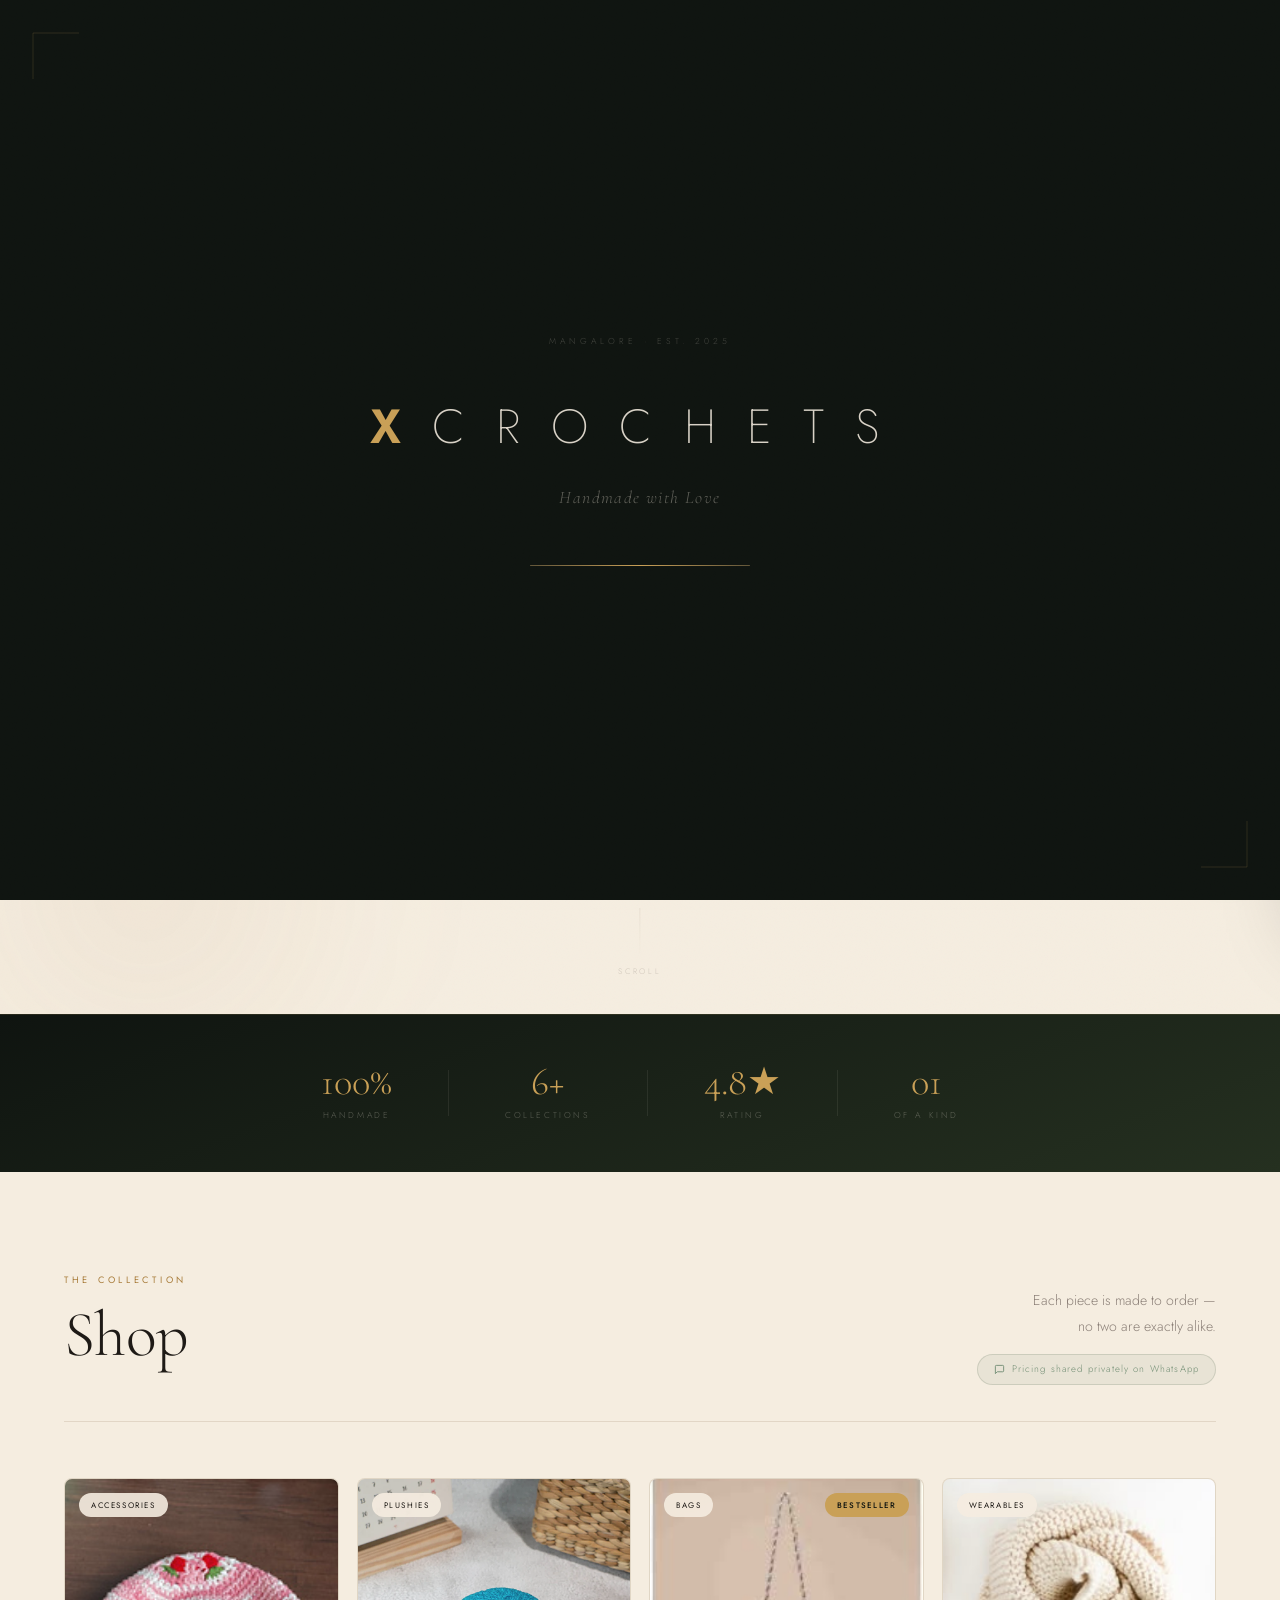
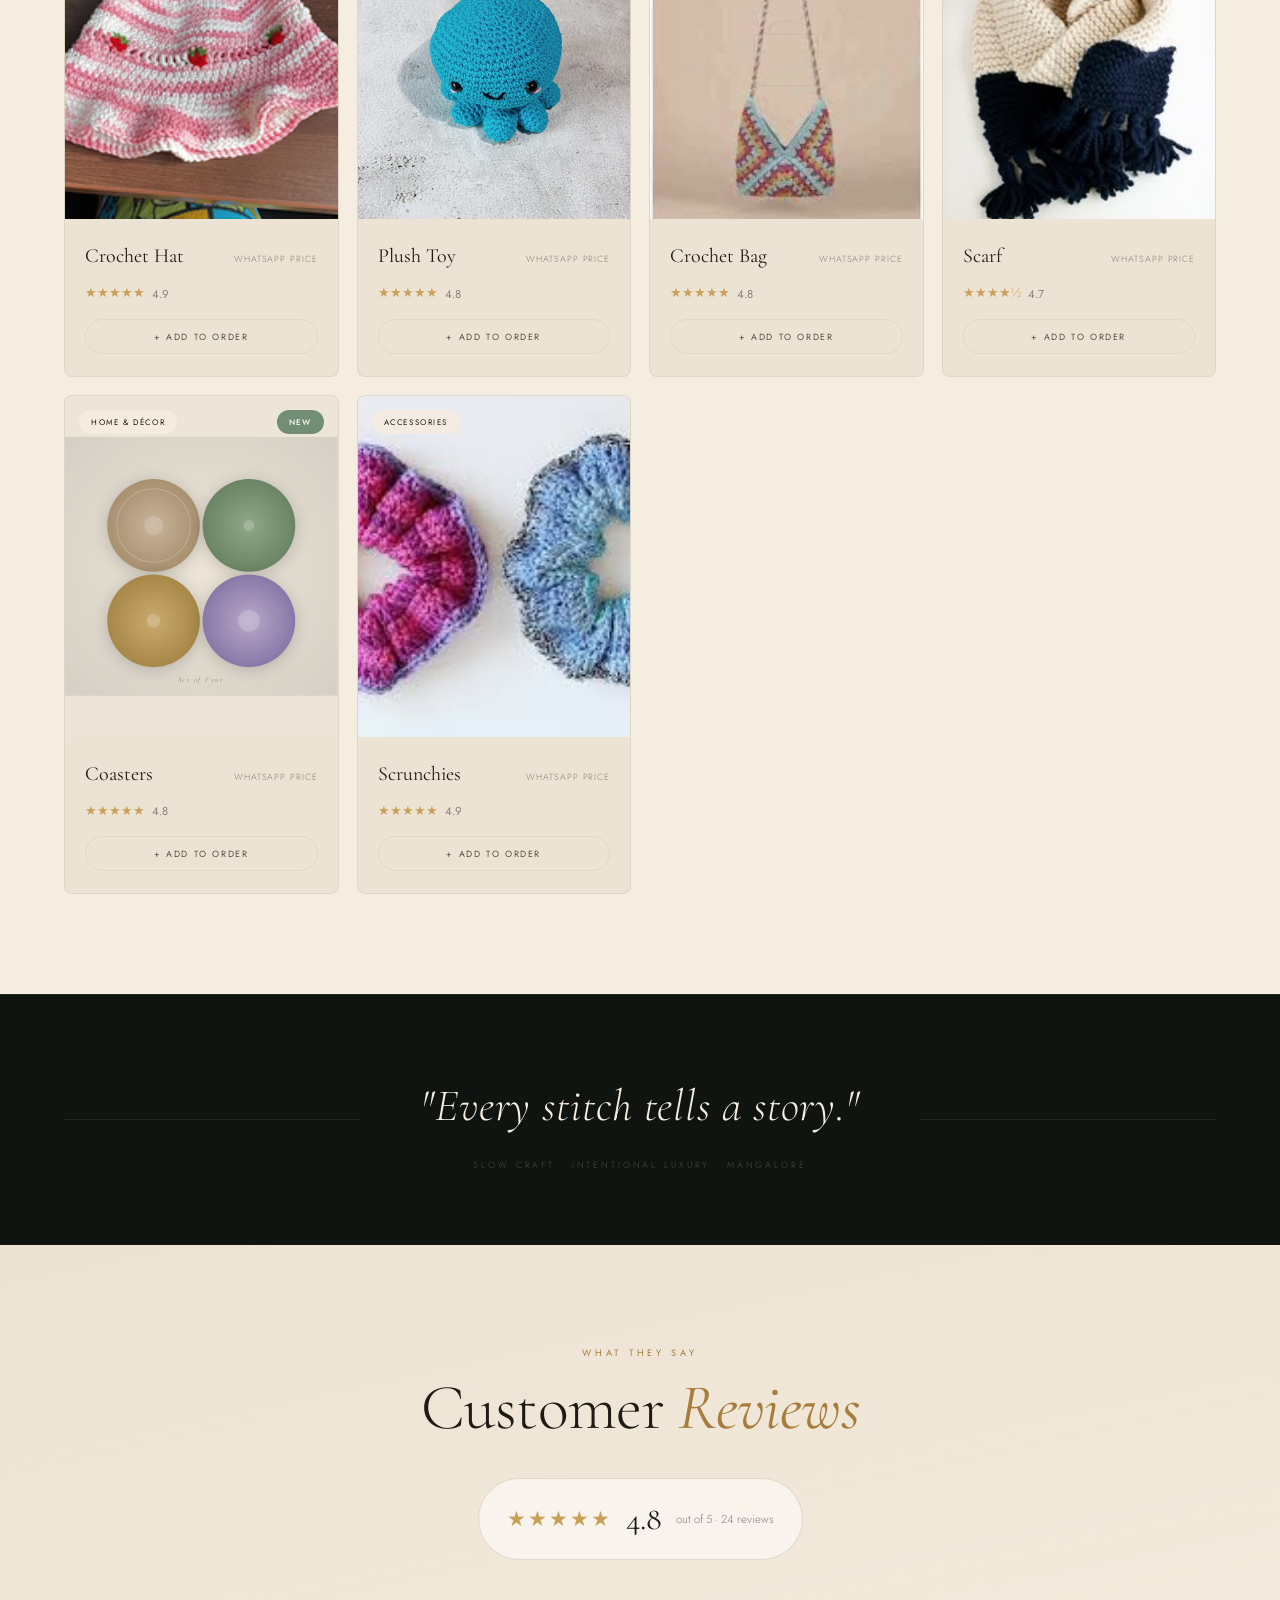
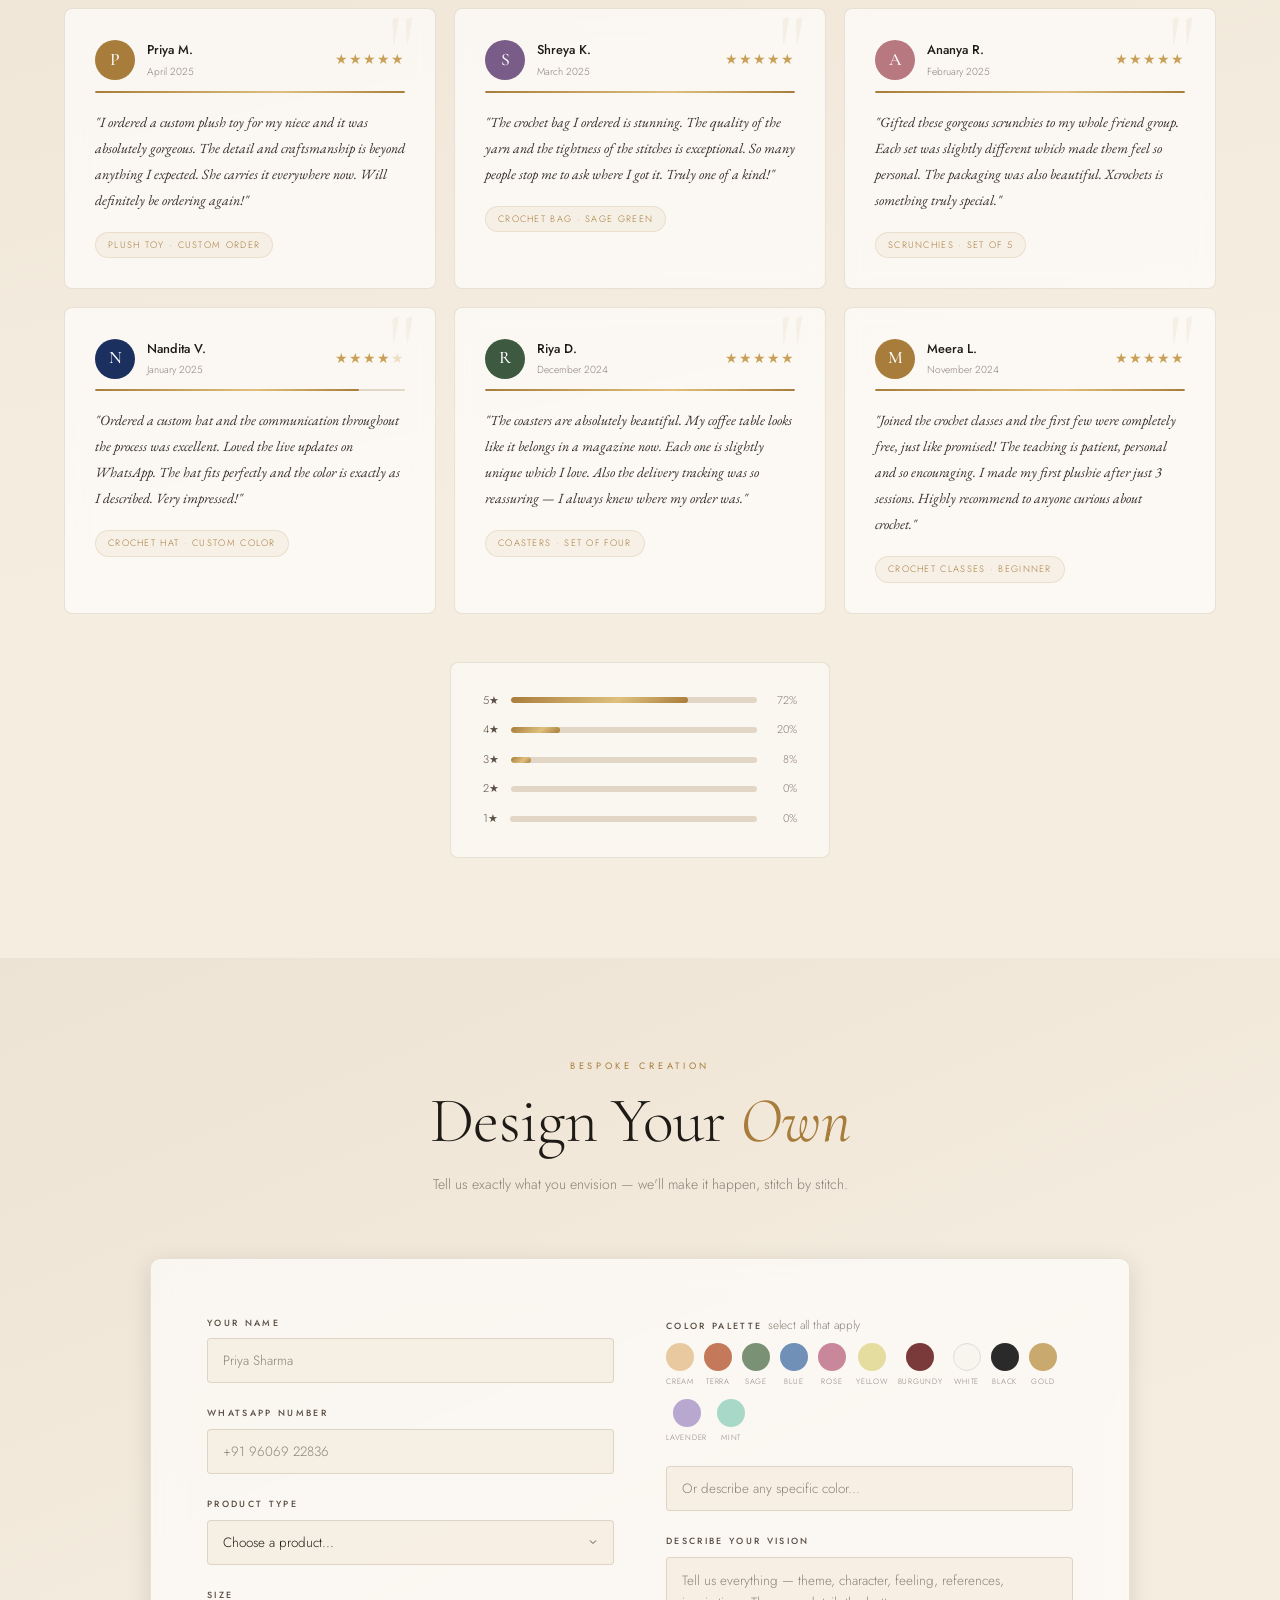
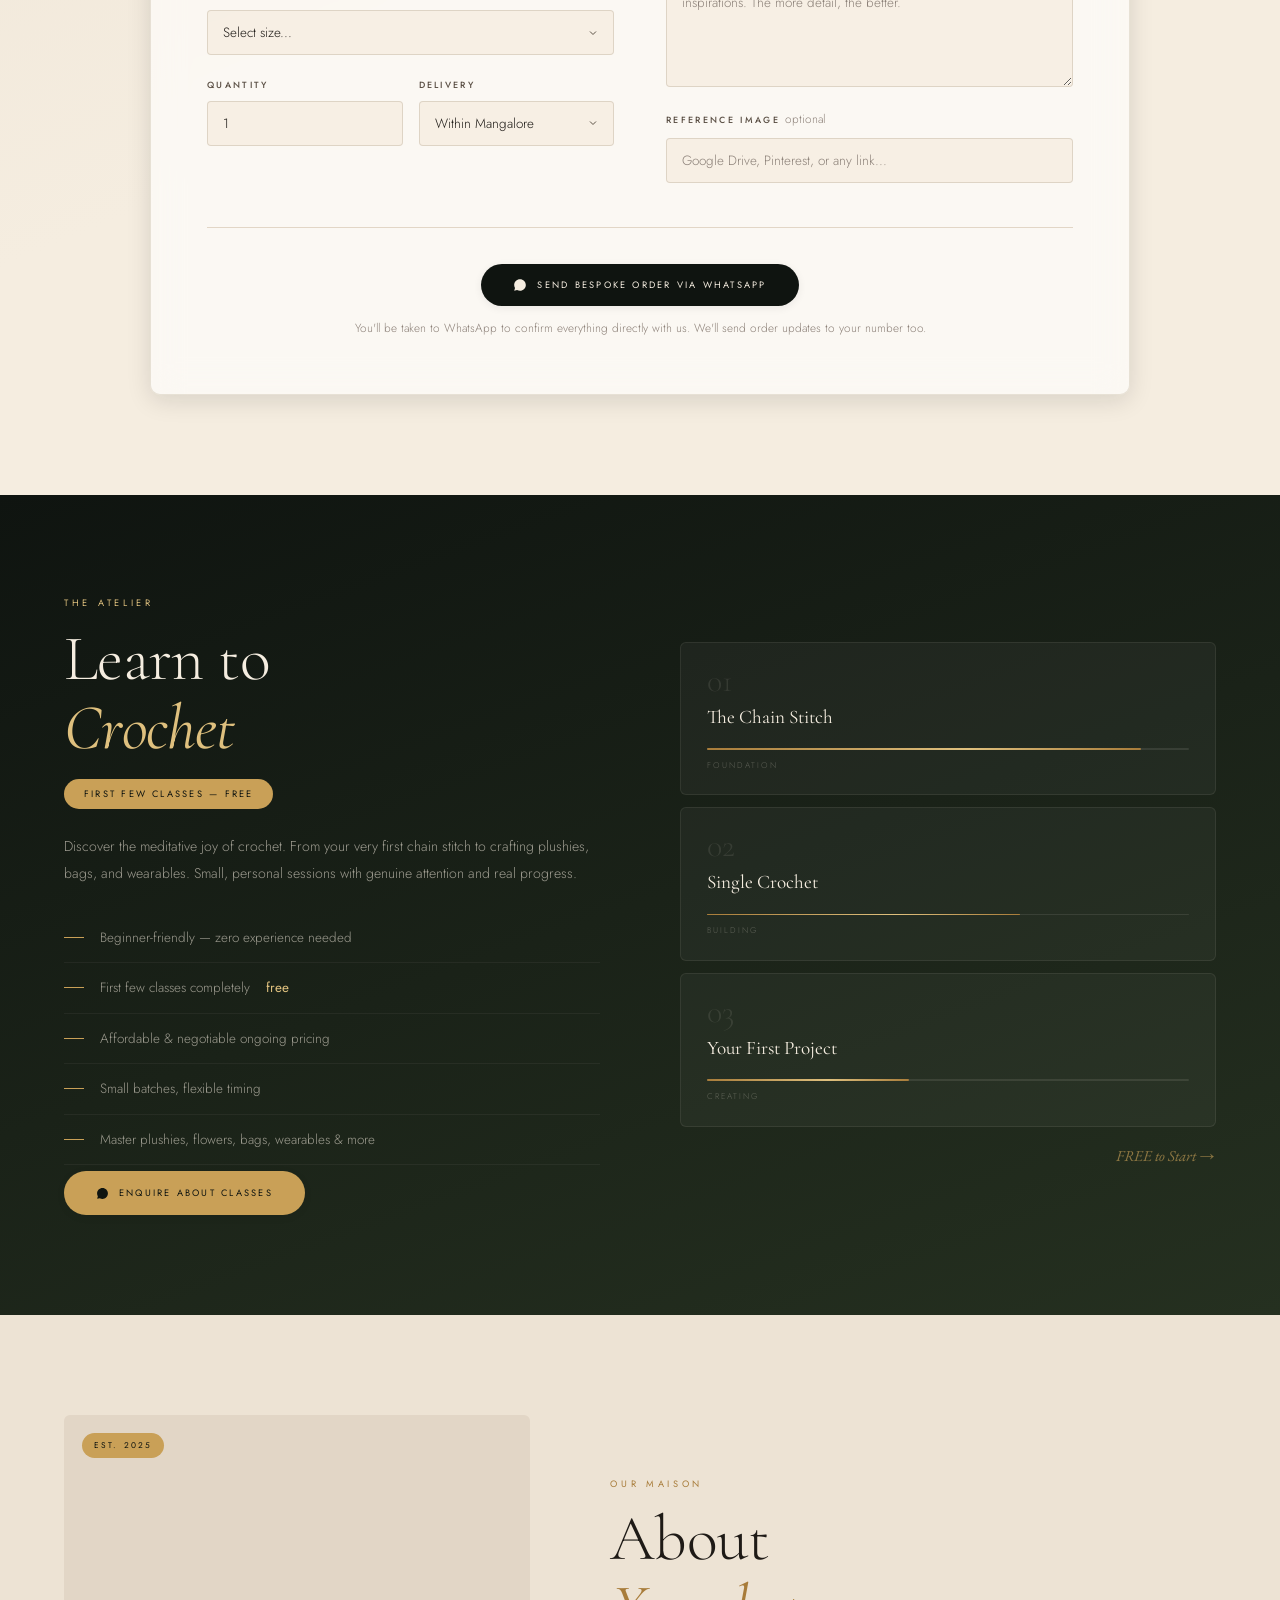
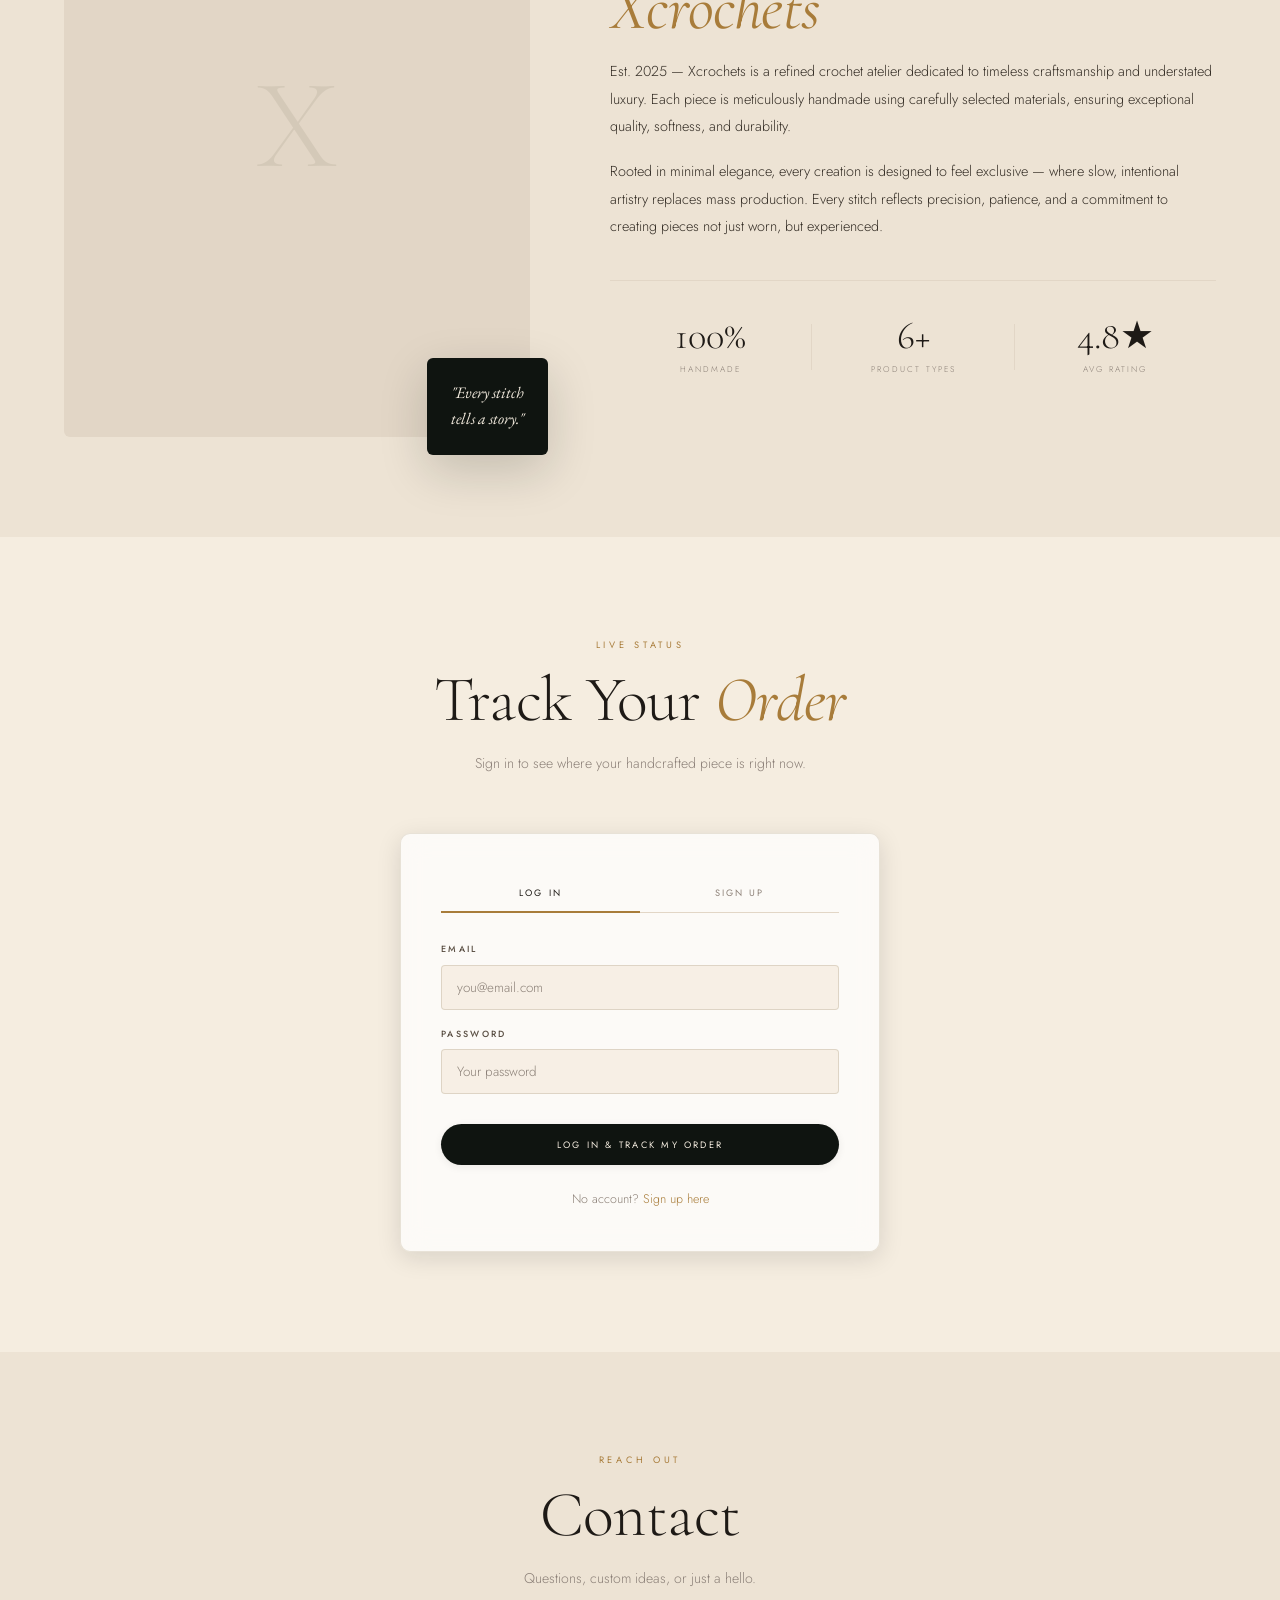
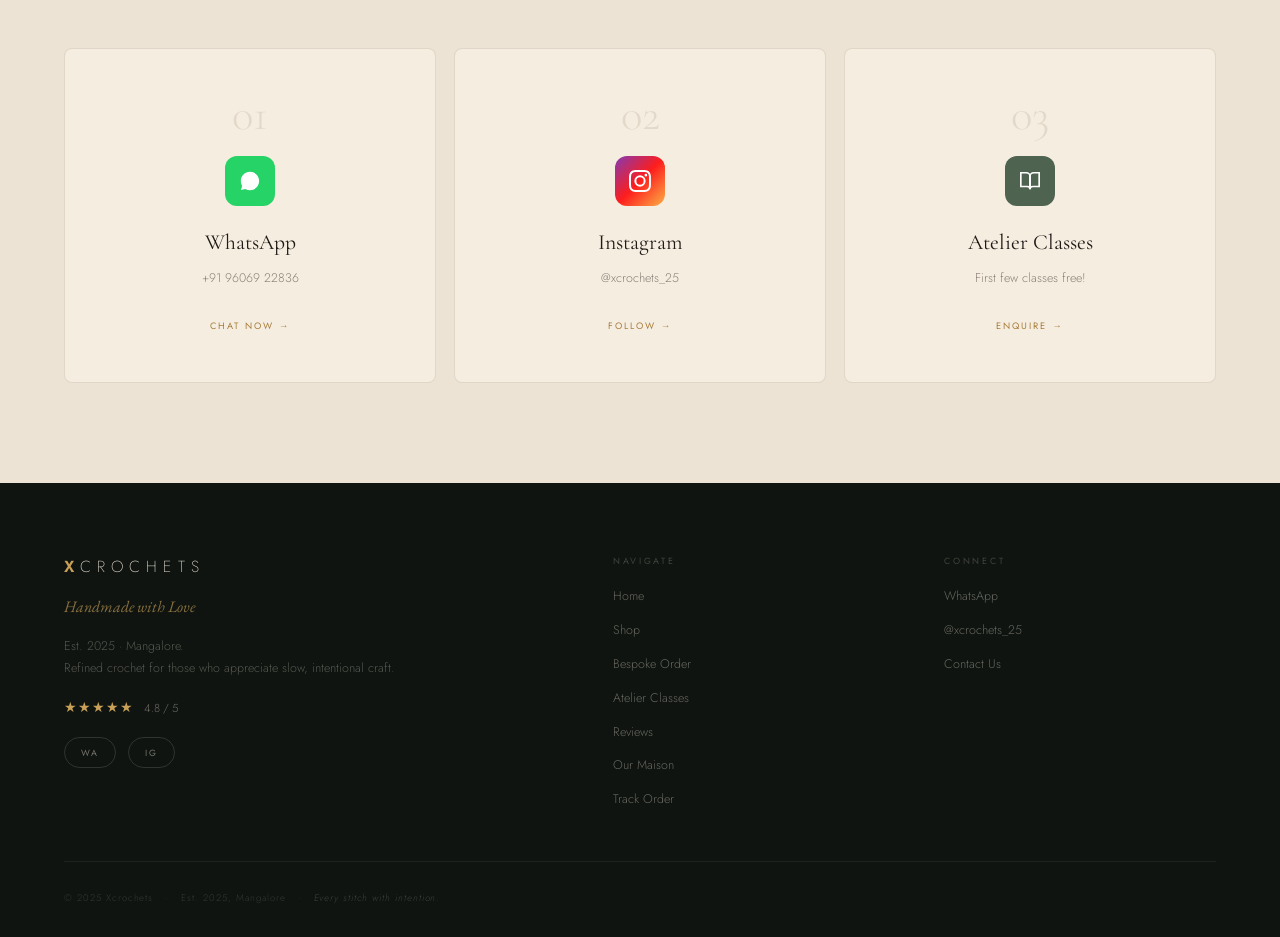
==== commit 23778772: "Add files via upload" ====
--- a/index.html
+++ b/index.html
@@ -7,16 +7,13 @@
   <link rel="stylesheet" href="style.css" />
   <link rel="preconnect" href="https://fonts.googleapis.com" />
   <link rel="preconnect" href="https://fonts.gstatic.com" crossorigin />
-  <link href="https://fonts.googleapis.com/css2?family=Playfair+Display:ital,wght@0,400;0,500;0,700;1,400;1,500;1,700&family=DM+Sans:ital,wght@0,200;0,300;0,400;0,500;1,300&family=Libre+Baskerville:ital,wght@0,400;0,700;1,400&display=swap" rel="stylesheet" />
+  <link href="https://fonts.googleapis.com/css2?family=Cormorant+Garamond:ital,wght@0,300;0,400;0,500;0,600;0,700;1,300;1,400;1,500;1,600&family=Jost:wght@100;200;300;400;500&family=EB+Garamond:ital,wght@0,400;0,500;1,400;1,500&display=swap" rel="stylesheet" />
 </head>
 <body>
 
   <!-- ══════════ LOADER ══════════ -->
   <div id="xcLoader" class="xc-loader">
     <div class="xc-loader-noise"></div>
-    <div class="xc-loader-lines">
-      <div class="ll"></div><div class="ll"></div><div class="ll"></div>
-    </div>
     <div class="xc-loader-content">
       <div class="xc-lc-top">Mangalore · Est. 2025</div>
       <div class="xc-lc-mark">
@@ -26,10 +23,10 @@
       <div class="xc-bar-track"><div class="xc-bar-fill"></div></div>
     </div>
     <div class="xc-loader-corner tl">
-      <svg width="48" height="48" viewBox="0 0 48 48" fill="none"><path d="M1 47 L1 1 L47 1" stroke="currentColor" stroke-width=".8" opacity=".5"/></svg>
+      <svg width="48" height="48" viewBox="0 0 48 48" fill="none"><path d="M1 47 L1 1 L47 1" stroke="currentColor" stroke-width=".8" opacity=".6"/></svg>
     </div>
     <div class="xc-loader-corner br">
-      <svg width="48" height="48" viewBox="0 0 48 48" fill="none"><path d="M1 47 L1 1 L47 1" stroke="currentColor" stroke-width=".8" opacity=".5"/></svg>
+      <svg width="48" height="48" viewBox="0 0 48 48" fill="none"><path d="M1 47 L1 1 L47 1" stroke="currentColor" stroke-width=".8" opacity=".6"/></svg>
     </div>
   </div>
 
@@ -55,8 +52,8 @@
   <!-- ══════════ ANNOUNCEMENT ══════════ -->
   <div class="ann-bar">
     <div class="ann-track">
-      <span>Custom Orders Open &ensp;⟡&ensp; Handcrafted in Mangalore &ensp;⟡&ensp; Order via WhatsApp &ensp;⟡&ensp; Crochet Classes · First Few Free &ensp;⟡&ensp; Every Piece is Singular &ensp;⟡&ensp; Est. 2025 &ensp;⟡&ensp;</span>
-      <span aria-hidden="true">Custom Orders Open &ensp;⟡&ensp; Handcrafted in Mangalore &ensp;⟡&ensp; Order via WhatsApp &ensp;⟡&ensp; Crochet Classes · First Few Free &ensp;⟡&ensp; Every Piece is Singular &ensp;⟡&ensp; Est. 2025 &ensp;⟡&ensp;</span>
+      <span>Custom Orders Open &ensp;⟡&ensp; Handcrafted in Mangalore &ensp;⟡&ensp; Order via WhatsApp &ensp;⟡&ensp; Crochet Classes · First Few Free &ensp;⟡&ensp; Every Piece is Singular &ensp;⟡&ensp; Est. 2025 &ensp;⟡&ensp; Rated 4.8★ by our customers &ensp;⟡&ensp;</span>
+      <span aria-hidden="true">Custom Orders Open &ensp;⟡&ensp; Handcrafted in Mangalore &ensp;⟡&ensp; Order via WhatsApp &ensp;⟡&ensp; Crochet Classes · First Few Free &ensp;⟡&ensp; Every Piece is Singular &ensp;⟡&ensp; Est. 2025 &ensp;⟡&ensp; Rated 4.8★ by our customers &ensp;⟡&ensp;</span>
     </div>
   </div>
 
@@ -72,13 +69,14 @@
         <a href="#shop">Shop</a>
         <a href="#custom-order">Bespoke</a>
         <a href="#learn">Atelier</a>
+        <a href="#reviews">Reviews</a>
         <a href="#about">Maison</a>
         <a href="#track">Track</a>
         <a href="#contact">Contact</a>
       </div>
       <div class="nav-actions">
         <button class="cart-trigger" onclick="toggleCart()" aria-label="Cart">
-          <svg width="16" height="16" viewBox="0 0 24 24" fill="none" stroke="currentColor" stroke-width="1.5"><path d="M6 2L3 6v14a2 2 0 002 2h14a2 2 0 002-2V6l-3-4z"/><line x1="3" y1="6" x2="21" y2="6"/><path d="M16 10a4 4 0 01-8 0"/></svg>
+          <svg width="15" height="15" viewBox="0 0 24 24" fill="none" stroke="currentColor" stroke-width="1.5"><path d="M6 2L3 6v14a2 2 0 002 2h14a2 2 0 002-2V6l-3-4z"/><line x1="3" y1="6" x2="21" y2="6"/><path d="M16 10a4 4 0 01-8 0"/></svg>
           <span class="cart-badge" id="cartCount">0</span>
         </button>
         <button class="btn-nav-cta" onclick="showSignup()">Sign In</button>
@@ -95,6 +93,7 @@
       <a href="#shop" onclick="toggleNav()">Shop</a>
       <a href="#custom-order" onclick="toggleNav()">Bespoke</a>
       <a href="#learn" onclick="toggleNav()">Atelier</a>
+      <a href="#reviews" onclick="toggleNav()">Reviews</a>
       <a href="#about" onclick="toggleNav()">Maison</a>
       <a href="#track" onclick="toggleNav()">Track Order</a>
       <a href="#contact" onclick="toggleNav()">Contact</a>
@@ -122,6 +121,13 @@
       </h1>
       <p class="hero-tagline">Handmade with Love</p>
       <p class="hero-body">Every stitch, a deliberate act.<br>Every piece, entirely singular.</p>
+      <div class="hero-rating-strip">
+        <div class="star-row">
+          <span class="star filled">★</span><span class="star filled">★</span><span class="star filled">★</span><span class="star filled">★</span><span class="star half">★</span>
+        </div>
+        <span class="rating-num">4.8</span>
+        <span class="rating-label">from 24+ happy customers</span>
+      </div>
       <div class="hero-pills">
         <div class="pill">
           <svg width="10" height="10" viewBox="0 0 24 24" fill="none" stroke="currentColor" stroke-width="2"><path d="M21 15a2 2 0 01-2 2H7l-4 4V5a2 2 0 012-2h14a2 2 0 012 2z"/></svg>
@@ -129,7 +135,7 @@
         </div>
         <div class="pill">
           <svg width="10" height="10" viewBox="0 0 24 24" fill="none" stroke="currentColor" stroke-width="2"><rect x="1" y="3" width="15" height="13"/><polygon points="16 8 20 8 23 11 23 16 16 16 16 8"/><circle cx="5.5" cy="18.5" r="2.5"/><circle cx="18.5" cy="18.5" r="2.5"/></svg>
-          Live updates on WhatsApp
+          Live order tracking
         </div>
       </div>
       <div class="hero-ctas">
@@ -170,8 +176,8 @@
         <div class="hc-info"><span class="hc-name">Plush Toy</span><span class="hc-cat">Plushies</span></div>
       </div>
       <div class="hero-stat-blob">
-        <div class="hsb-num">6+</div>
-        <div class="hsb-label">Collections</div>
+        <div class="hsb-num">4.8★</div>
+        <div class="hsb-label">Customer Rating</div>
       </div>
     </div>
     <div class="hero-scroll">
@@ -187,7 +193,7 @@
       <div class="m-sep"></div>
       <div class="m-item"><div class="m-num">6+</div><div class="m-label">Collections</div></div>
       <div class="m-sep"></div>
-      <div class="m-item"><div class="m-num">∞</div><div class="m-label">Custom Options</div></div>
+      <div class="m-item"><div class="m-num">4.8★</div><div class="m-label">Rating</div></div>
       <div class="m-sep"></div>
       <div class="m-item"><div class="m-num">01</div><div class="m-label">Of A Kind</div></div>
     </div>
@@ -210,21 +216,16 @@
     </div>
 
     <div class="products-grid">
-
       <div class="product-card reveal" data-item="Crochet Hat">
         <div class="product-img">
           <img src="images/hat.jpg" alt="Crochet Hat" loading="lazy" onerror="this.style.display='none';this.nextElementSibling.style.display='flex'" />
-          <div class="img-fallback">
-            <svg viewBox="0 0 300 300" width="100" opacity=".15"><ellipse cx="150" cy="200" rx="130" ry="36" fill="none" stroke="currentColor" stroke-width="3"/><ellipse cx="150" cy="150" rx="80" ry="70" fill="none" stroke="currentColor" stroke-width="3"/></svg>
-          </div>
+          <div class="img-fallback"><svg viewBox="0 0 300 300" width="100" opacity=".15"><ellipse cx="150" cy="200" rx="130" ry="36" fill="none" stroke="currentColor" stroke-width="3"/><ellipse cx="150" cy="150" rx="80" ry="70" fill="none" stroke="currentColor" stroke-width="3"/></svg></div>
           <div class="product-overlay"><button class="overlay-btn" onclick="addToCart('Crochet Hat')">Add to Order</button></div>
           <div class="p-tag">Accessories</div>
         </div>
         <div class="product-info">
-          <div class="pi-top">
-            <h3 class="product-name">Crochet Hat</h3>
-            <span class="pi-wa">WhatsApp price</span>
-          </div>
+          <div class="pi-top"><h3 class="product-name">Crochet Hat</h3><span class="pi-wa">WhatsApp price</span></div>
+          <div class="pi-stars"><span>★★★★★</span><span class="pi-rating">4.9</span></div>
           <button class="btn-add" onclick="addToCart('Crochet Hat')">+ Add to Order</button>
         </div>
       </div>
@@ -232,17 +233,13 @@
       <div class="product-card reveal" style="--d:.07s" data-item="Plush Toy">
         <div class="product-img">
           <img src="images/plush.jpg" alt="Plush Toy" loading="lazy" onerror="this.style.display='none';this.nextElementSibling.style.display='flex'" />
-          <div class="img-fallback">
-            <svg viewBox="0 0 300 300" width="90" opacity=".15"><circle cx="150" cy="130" r="80" fill="none" stroke="currentColor" stroke-width="3"/><circle cx="122" cy="112" r="12" fill="currentColor" opacity=".35"/><circle cx="178" cy="112" r="12" fill="currentColor" opacity=".35"/><path d="M118 168 Q150 188 182 168" fill="none" stroke="currentColor" stroke-width="3" stroke-linecap="round"/></svg>
-          </div>
+          <div class="img-fallback"><svg viewBox="0 0 300 300" width="90" opacity=".15"><circle cx="150" cy="130" r="80" fill="none" stroke="currentColor" stroke-width="3"/></svg></div>
           <div class="product-overlay"><button class="overlay-btn" onclick="addToCart('Plush Toy')">Add to Order</button></div>
           <div class="p-tag">Plushies</div>
         </div>
         <div class="product-info">
-          <div class="pi-top">
-            <h3 class="product-name">Plush Toy</h3>
-            <span class="pi-wa">WhatsApp price</span>
-          </div>
+          <div class="pi-top"><h3 class="product-name">Plush Toy</h3><span class="pi-wa">WhatsApp price</span></div>
+          <div class="pi-stars"><span>★★★★★</span><span class="pi-rating">4.8</span></div>
           <button class="btn-add" onclick="addToCart('Plush Toy')">+ Add to Order</button>
         </div>
       </div>
@@ -250,18 +247,14 @@
       <div class="product-card reveal featured" style="--d:.14s" data-item="Crochet Bag">
         <div class="product-img">
           <img src="images/bag.jpg" alt="Crochet Bag" loading="lazy" onerror="this.style.display='none';this.nextElementSibling.style.display='flex'" />
-          <div class="img-fallback">
-            <svg viewBox="0 0 300 300" width="100" opacity=".15"><rect x="55" y="105" width="190" height="155" rx="8" fill="none" stroke="currentColor" stroke-width="3"/><path d="M100 105 Q100 65 150 65 Q200 65 200 105" fill="none" stroke="currentColor" stroke-width="3"/></svg>
-          </div>
+          <div class="img-fallback"><svg viewBox="0 0 300 300" width="100" opacity=".15"><rect x="55" y="105" width="190" height="155" rx="8" fill="none" stroke="currentColor" stroke-width="3"/><path d="M100 105 Q100 65 150 65 Q200 65 200 105" fill="none" stroke="currentColor" stroke-width="3"/></svg></div>
           <div class="product-overlay"><button class="overlay-btn" onclick="addToCart('Crochet Bag')">Add to Order</button></div>
           <div class="p-tag">Bags</div>
           <div class="p-badge">Bestseller</div>
         </div>
         <div class="product-info">
-          <div class="pi-top">
-            <h3 class="product-name">Crochet Bag</h3>
-            <span class="pi-wa">WhatsApp price</span>
-          </div>
+          <div class="pi-top"><h3 class="product-name">Crochet Bag</h3><span class="pi-wa">WhatsApp price</span></div>
+          <div class="pi-stars"><span>★★★★★</span><span class="pi-rating">4.8</span></div>
           <button class="btn-add" onclick="addToCart('Crochet Bag')">+ Add to Order</button>
         </div>
       </div>
@@ -269,17 +262,13 @@
       <div class="product-card reveal" style="--d:.21s" data-item="Scarf">
         <div class="product-img">
           <img src="images/scarf.jpg" alt="Scarf" loading="lazy" onerror="this.style.display='none';this.nextElementSibling.style.display='flex'" />
-          <div class="img-fallback">
-            <svg viewBox="0 0 300 300" width="100" opacity=".15"><path d="M80 50 Q100 150 80 250" fill="none" stroke="currentColor" stroke-width="22" stroke-linecap="round"/><path d="M120 50 Q140 150 120 250" fill="none" stroke="currentColor" stroke-width="16" stroke-linecap="round" opacity=".5"/></svg>
-          </div>
+          <div class="img-fallback"><svg viewBox="0 0 300 300" width="100" opacity=".15"><path d="M80 50 Q100 150 80 250" fill="none" stroke="currentColor" stroke-width="22" stroke-linecap="round"/></svg></div>
           <div class="product-overlay"><button class="overlay-btn" onclick="addToCart('Scarf')">Add to Order</button></div>
           <div class="p-tag">Wearables</div>
         </div>
         <div class="product-info">
-          <div class="pi-top">
-            <h3 class="product-name">Scarf</h3>
-            <span class="pi-wa">WhatsApp price</span>
-          </div>
+          <div class="pi-top"><h3 class="product-name">Scarf</h3><span class="pi-wa">WhatsApp price</span></div>
+          <div class="pi-stars"><span>★★★★½</span><span class="pi-rating">4.7</span></div>
           <button class="btn-add" onclick="addToCart('Scarf')">+ Add to Order</button>
         </div>
       </div>
@@ -295,21 +284,19 @@
               <radialGradient id="c4" cx="50%" cy="50%" r="50%"><stop offset="0%" stop-color="#b8a8c8"/><stop offset="100%" stop-color="#8878a8"/></radialGradient>
             </defs>
             <rect width="400" height="380" fill="url(#bg)"/>
-            <g transform="translate(130,130)"><circle r="68" fill="url(#c1)" filter="drop-shadow(0 4px 12px rgba(0,0,0,.18))"/><circle r="54" fill="none" stroke="rgba(255,255,255,.2)" stroke-width="1.5"/><circle r="38" fill="none" stroke="rgba(255,255,255,.15)" stroke-width="1.5"/><circle r="14" fill="rgba(255,255,255,.15)"/></g>
-            <g transform="translate(270,130)"><circle r="68" fill="url(#c2)" filter="drop-shadow(0 4px 12px rgba(0,0,0,.18))"/><polygon points="0,-50 43,-25 43,25 0,50 -43,25 -43,-25" fill="none" stroke="rgba(255,255,255,.2)" stroke-width="1.5"/><circle r="8" fill="rgba(255,255,255,.18)"/></g>
-            <g transform="translate(130,270)"><circle r="68" fill="url(#c3)" filter="drop-shadow(0 4px 12px rgba(0,0,0,.18))"/><polygon points="0,-30 26,-15 26,15 0,30 -26,15 -26,-15" fill="none" stroke="rgba(255,255,255,.2)" stroke-width="1.2"/><circle r="10" fill="rgba(255,255,255,.2)"/></g>
-            <g transform="translate(270,270)"><circle r="68" fill="url(#c4)" filter="drop-shadow(0 4px 12px rgba(0,0,0,.18))"/><ellipse rx="18" ry="35" fill="rgba(255,255,255,.1)" stroke="rgba(255,255,255,.2)" stroke-width="1.2"/><ellipse rx="18" ry="35" transform="rotate(90)" fill="rgba(255,255,255,.1)" stroke="rgba(255,255,255,.2)" stroke-width="1.2"/><circle r="16" fill="rgba(255,255,255,.2)"/></g>
-            <text x="200" y="360" text-anchor="middle" font-family="Playfair Display, serif" font-size="11" fill="#8a7a68" letter-spacing="0.2em" font-style="italic">Set of Four</text>
+            <g transform="translate(130,130)"><circle r="68" fill="url(#c1)" filter="drop-shadow(0 4px 12px rgba(0,0,0,.18))"/><circle r="54" fill="none" stroke="rgba(255,255,255,.2)" stroke-width="1.5"/><circle r="14" fill="rgba(255,255,255,.15)"/></g>
+            <g transform="translate(270,130)"><circle r="68" fill="url(#c2)" filter="drop-shadow(0 4px 12px rgba(0,0,0,.18))"/><circle r="8" fill="rgba(255,255,255,.18)"/></g>
+            <g transform="translate(130,270)"><circle r="68" fill="url(#c3)" filter="drop-shadow(0 4px 12px rgba(0,0,0,.18))"/><circle r="10" fill="rgba(255,255,255,.2)"/></g>
+            <g transform="translate(270,270)"><circle r="68" fill="url(#c4)" filter="drop-shadow(0 4px 12px rgba(0,0,0,.18))"/><circle r="16" fill="rgba(255,255,255,.2)"/></g>
+            <text x="200" y="360" text-anchor="middle" font-family="Cormorant Garamond, serif" font-size="11" fill="#8a7a68" letter-spacing="0.2em" font-style="italic">Set of Four</text>
           </svg>
           <div class="product-overlay"><button class="overlay-btn" onclick="addToCart('Coasters')">Add to Order</button></div>
           <div class="p-tag">Home &amp; Décor</div>
           <div class="p-badge new">New</div>
         </div>
         <div class="product-info">
-          <div class="pi-top">
-            <h3 class="product-name">Coasters</h3>
-            <span class="pi-wa">WhatsApp price</span>
-          </div>
+          <div class="pi-top"><h3 class="product-name">Coasters</h3><span class="pi-wa">WhatsApp price</span></div>
+          <div class="pi-stars"><span>★★★★★</span><span class="pi-rating">4.8</span></div>
           <button class="btn-add" onclick="addToCart('Coasters')">+ Add to Order</button>
         </div>
       </div>
@@ -317,38 +304,137 @@
       <div class="product-card reveal" style="--d:.35s" data-item="Scrunchies">
         <div class="product-img">
           <img src="images/scrunchies.jpg" alt="Scrunchies" loading="lazy" onerror="this.style.display='none';this.nextElementSibling.style.display='flex'" />
-          <div class="img-fallback">
-            <svg viewBox="0 0 300 300" width="100" opacity=".15"><path d="M150 150 m-60 0 a60 25 0 1 0 120 0 a60 25 0 0 0 -120 0" fill="none" stroke="currentColor" stroke-width="24" stroke-linecap="round"/></svg>
-          </div>
+          <div class="img-fallback"><svg viewBox="0 0 300 300" width="100" opacity=".15"><path d="M150 150 m-60 0 a60 25 0 1 0 120 0 a60 25 0 0 0 -120 0" fill="none" stroke="currentColor" stroke-width="24" stroke-linecap="round"/></svg></div>
           <div class="product-overlay"><button class="overlay-btn" onclick="addToCart('Scrunchies')">Add to Order</button></div>
           <div class="p-tag">Accessories</div>
         </div>
         <div class="product-info">
-          <div class="pi-top">
-            <h3 class="product-name">Scrunchies</h3>
-            <span class="pi-wa">WhatsApp price</span>
-          </div>
+          <div class="pi-top"><h3 class="product-name">Scrunchies</h3><span class="pi-wa">WhatsApp price</span></div>
+          <div class="pi-stars"><span>★★★★★</span><span class="pi-rating">4.9</span></div>
           <button class="btn-add" onclick="addToCart('Scrunchies')">+ Add to Order</button>
         </div>
       </div>
-
     </div>
   </section>
 
   <!-- ══════════ EDITORIAL ══════════ -->
   <div class="editorial">
-    <div class="ed-left">
-      <div class="ed-rule"></div>
-      <p class="ed-num">—</p>
-    </div>
+    <div class="ed-left"><div class="ed-rule"></div></div>
     <div class="ed-center">
       <p class="ed-quote">"Every stitch tells a story."</p>
       <p class="ed-attr">Slow craft · Intentional luxury · Mangalore</p>
     </div>
-    <div class="ed-right">
-      <div class="ed-rule"></div>
-    </div>
+    <div class="ed-right"><div class="ed-rule"></div></div>
   </div>
+
+  <!-- ══════════ REVIEWS ══════════ -->
+  <section id="reviews" class="reviews-section">
+    <div class="reviews-header">
+      <p class="eyebrow">What They Say</p>
+      <h2 class="section-title">Customer <em>Reviews</em></h2>
+      <div class="overall-rating">
+        <div class="or-stars">★★★★★</div>
+        <div class="or-num">4.8</div>
+        <div class="or-label">out of 5 · 24 reviews</div>
+      </div>
+    </div>
+
+    <div class="reviews-grid">
+      <div class="review-card reveal">
+        <div class="rc-header">
+          <div class="rc-avatar">P</div>
+          <div class="rc-meta">
+            <div class="rc-name">Priya M.</div>
+            <div class="rc-date">April 2025</div>
+          </div>
+          <div class="rc-stars">★★★★★</div>
+        </div>
+        <div class="rc-rating-bar"><div style="width:100%"></div></div>
+        <p class="rc-text">"I ordered a custom plush toy for my niece and it was absolutely gorgeous. The detail and craftsmanship is beyond anything I expected. She carries it everywhere now. Will definitely be ordering again!"</p>
+        <div class="rc-item">Plush Toy · Custom Order</div>
+      </div>
+
+      <div class="review-card reveal" style="--d:.1s">
+        <div class="rc-header">
+          <div class="rc-avatar" style="background:var(--accent-2)">S</div>
+          <div class="rc-meta">
+            <div class="rc-name">Shreya K.</div>
+            <div class="rc-date">March 2025</div>
+          </div>
+          <div class="rc-stars">★★★★★</div>
+        </div>
+        <div class="rc-rating-bar"><div style="width:100%"></div></div>
+        <p class="rc-text">"The crochet bag I ordered is stunning. The quality of the yarn and the tightness of the stitches is exceptional. So many people stop me to ask where I got it. Truly one of a kind!"</p>
+        <div class="rc-item">Crochet Bag · Sage Green</div>
+      </div>
+
+      <div class="review-card reveal" style="--d:.2s">
+        <div class="rc-header">
+          <div class="rc-avatar" style="background:var(--rose)">A</div>
+          <div class="rc-meta">
+            <div class="rc-name">Ananya R.</div>
+            <div class="rc-date">February 2025</div>
+          </div>
+          <div class="rc-stars">★★★★★</div>
+        </div>
+        <div class="rc-rating-bar"><div style="width:100%"></div></div>
+        <p class="rc-text">"Gifted these gorgeous scrunchies to my whole friend group. Each set was slightly different which made them feel so personal. The packaging was also beautiful. Xcrochets is something truly special."</p>
+        <div class="rc-item">Scrunchies · Set of 5</div>
+      </div>
+
+      <div class="review-card reveal" style="--d:.05s">
+        <div class="rc-header">
+          <div class="rc-avatar" style="background:var(--deep)">N</div>
+          <div class="rc-meta">
+            <div class="rc-name">Nandita V.</div>
+            <div class="rc-date">January 2025</div>
+          </div>
+          <div class="rc-stars">★★★★<span style="opacity:.3">★</span></div>
+        </div>
+        <div class="rc-rating-bar"><div style="width:85%"></div></div>
+        <p class="rc-text">"Ordered a custom hat and the communication throughout the process was excellent. Loved the live updates on WhatsApp. The hat fits perfectly and the color is exactly as I described. Very impressed!"</p>
+        <div class="rc-item">Crochet Hat · Custom Color</div>
+      </div>
+
+      <div class="review-card reveal" style="--d:.15s">
+        <div class="rc-header">
+          <div class="rc-avatar" style="background:var(--forest-light)">R</div>
+          <div class="rc-meta">
+            <div class="rc-name">Riya D.</div>
+            <div class="rc-date">December 2024</div>
+          </div>
+          <div class="rc-stars">★★★★★</div>
+        </div>
+        <div class="rc-rating-bar"><div style="width:100%"></div></div>
+        <p class="rc-text">"The coasters are absolutely beautiful. My coffee table looks like it belongs in a magazine now. Each one is slightly unique which I love. Also the delivery tracking was so reassuring — I always knew where my order was."</p>
+        <div class="rc-item">Coasters · Set of Four</div>
+      </div>
+
+      <div class="review-card reveal" style="--d:.25s">
+        <div class="rc-header">
+          <div class="rc-avatar" style="background:var(--gold)">M</div>
+          <div class="rc-meta">
+            <div class="rc-name">Meera L.</div>
+            <div class="rc-date">November 2024</div>
+          </div>
+          <div class="rc-stars">★★★★★</div>
+        </div>
+        <div class="rc-rating-bar"><div style="width:100%"></div></div>
+        <p class="rc-text">"Joined the crochet classes and the first few were completely free, just like promised! The teaching is patient, personal and so encouraging. I made my first plushie after just 3 sessions. Highly recommend to anyone curious about crochet."</p>
+        <div class="rc-item">Crochet Classes · Beginner</div>
+      </div>
+    </div>
+
+    <div class="reviews-summary reveal">
+      <div class="rs-bars">
+        <div class="rs-bar-row"><span>5★</span><div class="rs-track"><div class="rs-fill" style="width:72%"></div></div><span>72%</span></div>
+        <div class="rs-bar-row"><span>4★</span><div class="rs-track"><div class="rs-fill" style="width:20%"></div></div><span>20%</span></div>
+        <div class="rs-bar-row"><span>3★</span><div class="rs-track"><div class="rs-fill" style="width:8%"></div></div><span>8%</span></div>
+        <div class="rs-bar-row"><span>2★</span><div class="rs-track"><div class="rs-fill" style="width:0%"></div></div><span>0%</span></div>
+        <div class="rs-bar-row"><span>1★</span><div class="rs-track"><div class="rs-fill" style="width:0%"></div></div><span>0%</span></div>
+      </div>
+    </div>
+  </section>
 
   <!-- ══════════ BESPOKE ══════════ -->
   <section id="custom-order" class="bespoke-section">
@@ -359,12 +445,6 @@
     </div>
 
     <div class="custom-form-wrap reveal">
-      <div class="cfm-decoration" aria-hidden="true">
-        <svg viewBox="0 0 200 400" width="100" fill="none" xmlns="http://www.w3.org/2000/svg" opacity=".07">
-          <rect x="96" y="0" width="8" height="300" rx="4" fill="currentColor"/>
-          <path d="M104 300 Q104 360 75 368 Q52 375 50 362 Q48 349 70 345 Q85 343 97 330 Q101 320 104 310" stroke="currentColor" stroke-width="7" stroke-linecap="round" fill="none"/>
-        </svg>
-      </div>
       <form id="customOrderForm" onsubmit="submitCustomOrder(event)">
         <div class="cf-grid">
           <div class="cf-col">
@@ -424,7 +504,7 @@
             <svg width="14" height="14" viewBox="0 0 24 24" fill="currentColor"><path d="M17.472 14.382c-.297-.149-1.758-.867-2.03-.967-.273-.099-.471-.148-.67.15-.197.297-.767.966-.94 1.164-.173.199-.347.223-.644.075-.297-.15-1.255-.463-2.39-1.475-.883-.788-1.48-1.761-1.653-2.059-.173-.297-.018-.458.13-.606.134-.133.298-.347.446-.52.149-.174.198-.298.298-.497.099-.198.05-.371-.025-.52-.075-.149-.669-1.612-.916-2.207-.242-.579-.487-.5-.669-.51-.173-.008-.371-.01-.57-.01-.198 0-.52.074-.792.372-.272.297-1.04 1.016-1.04 2.479 0 1.462 1.065 2.875 1.213 3.074.149.198 2.096 3.2 5.077 4.487.709.306 1.262.489 1.694.625.712.227 1.36.195 1.871.118.571-.085 1.758-.719 2.006-1.413.248-.694.248-1.289.173-1.413-.074-.124-.272-.198-.57-.347zM12 2C6.477 2 2 6.477 2 12c0 1.89.52 3.66 1.428 5.18L2.1 21.9l4.837-1.27A9.932 9.932 0 0012 22c5.523 0 10-4.477 10-10S17.523 2 12 2z"/></svg>
             Send Bespoke Order via WhatsApp
           </button>
-          <p class="cf-note">You'll be taken to WhatsApp to confirm everything directly with us.</p>
+          <p class="cf-note">You'll be taken to WhatsApp to confirm everything directly with us. We'll send order updates to your number too.</p>
         </div>
       </form>
     </div>
@@ -451,24 +531,9 @@
         </a>
       </div>
       <div class="atelier-cards reveal" style="--d:.14s">
-        <div class="ac-card">
-          <div class="ac-num">01</div>
-          <div class="ac-title">The Chain Stitch</div>
-          <div class="ac-track"><div class="ac-fill" style="width:90%"></div></div>
-          <div class="ac-status">Foundation</div>
-        </div>
-        <div class="ac-card">
-          <div class="ac-num">02</div>
-          <div class="ac-title">Single Crochet</div>
-          <div class="ac-track"><div class="ac-fill" style="width:65%"></div></div>
-          <div class="ac-status">Building</div>
-        </div>
-        <div class="ac-card">
-          <div class="ac-num">03</div>
-          <div class="ac-title">Your First Project</div>
-          <div class="ac-track"><div class="ac-fill" style="width:42%"></div></div>
-          <div class="ac-status">Creating</div>
-        </div>
+        <div class="ac-card"><div class="ac-num">01</div><div class="ac-title">The Chain Stitch</div><div class="ac-track"><div class="ac-fill" style="width:90%"></div></div><div class="ac-status">Foundation</div></div>
+        <div class="ac-card"><div class="ac-num">02</div><div class="ac-title">Single Crochet</div><div class="ac-track"><div class="ac-fill" style="width:65%"></div></div><div class="ac-status">Building</div></div>
+        <div class="ac-card"><div class="ac-num">03</div><div class="ac-title">Your First Project</div><div class="ac-track"><div class="ac-fill" style="width:42%"></div></div><div class="ac-status">Creating</div></div>
         <div class="ac-free">FREE to Start →</div>
       </div>
     </div>
@@ -494,7 +559,7 @@
           <div class="stat-div"></div>
           <div class="stat"><div class="stat-num">6+</div><div class="stat-label">Product Types</div></div>
           <div class="stat-div"></div>
-          <div class="stat"><div class="stat-num">2025</div><div class="stat-label">Est. Mangalore</div></div>
+          <div class="stat"><div class="stat-num">4.8★</div><div class="stat-label">Avg Rating</div></div>
         </div>
       </div>
     </div>
@@ -529,10 +594,26 @@
       <div class="order-status-panel hidden" id="orderStatusPanel">
         <div class="os-welcome">Welcome back, <strong id="os-username">Priya</strong></div>
         <div class="os-tracker">
-          <div class="os-step" id="step-placed"><div class="os-dot"><svg width="12" height="12" viewBox="0 0 24 24" fill="none" stroke="currentColor" stroke-width="2.5"><polyline points="20 6 9 17 4 12"/></svg></div><div class="os-content"><div class="os-step-name">Order Placed</div><div class="os-step-sub">We received your order</div></div></div>
-          <div class="os-step" id="step-crocheting"><div class="os-dot"><svg width="12" height="12" viewBox="0 0 24 24" fill="none" stroke="currentColor" stroke-width="2"><circle cx="12" cy="12" r="10"/><polyline points="12 6 12 12 16 14"/></svg></div><div class="os-content"><div class="os-step-name">Being Made</div><div class="os-step-sub">Crafted with love</div></div></div>
-          <div class="os-step" id="step-delivering"><div class="os-dot"><svg width="12" height="12" viewBox="0 0 24 24" fill="none" stroke="currentColor" stroke-width="2"><rect x="1" y="3" width="15" height="13"/><polygon points="16 8 20 8 23 11 23 16 16 16 16 8"/><circle cx="5.5" cy="18.5" r="2.5"/><circle cx="18.5" cy="18.5" r="2.5"/></svg></div><div class="os-content"><div class="os-step-name">On Its Way</div><div class="os-step-sub">Dispatched to you</div></div></div>
-          <div class="os-step" id="step-delivered"><div class="os-dot"><svg width="12" height="12" viewBox="0 0 24 24" fill="currentColor"><path d="M20.84 4.61a5.5 5.5 0 00-7.78 0L12 5.67l-1.06-1.06a5.5 5.5 0 00-7.78 7.78L12 21.23l8.84-8.84a5.5 5.5 0 000-7.78z"/></svg></div><div class="os-content"><div class="os-step-name">Delivered</div><div class="os-step-sub">Enjoy your piece!</div></div></div>
+          <div class="os-step" id="step-placed">
+            <div class="os-dot-wrap"><div class="os-dot"><svg width="10" height="10" viewBox="0 0 24 24" fill="none" stroke="currentColor" stroke-width="2.5"><polyline points="20 6 9 17 4 12"/></svg></div></div>
+            <div class="os-content"><div class="os-step-name">Order Placed</div><div class="os-step-sub">We received your order</div></div>
+          </div>
+          <div class="os-step" id="step-crocheting">
+            <div class="os-dot-wrap"><div class="os-dot">🧶</div></div>
+            <div class="os-content"><div class="os-step-name">Being Crocheted</div><div class="os-step-sub">Crafted with love, stitch by stitch</div></div>
+          </div>
+          <div class="os-step" id="step-packaging">
+            <div class="os-dot-wrap"><div class="os-dot">📦</div></div>
+            <div class="os-content"><div class="os-step-name">Packaging</div><div class="os-step-sub">Carefully wrapped for you</div></div>
+          </div>
+          <div class="os-step" id="step-delivering">
+            <div class="os-dot-wrap"><div class="os-dot"><svg width="10" height="10" viewBox="0 0 24 24" fill="none" stroke="currentColor" stroke-width="2"><rect x="1" y="3" width="15" height="13"/><polygon points="16 8 20 8 23 11 23 16 16 16 16 8"/><circle cx="5.5" cy="18.5" r="2.5"/><circle cx="18.5" cy="18.5" r="2.5"/></svg></div></div>
+            <div class="os-content"><div class="os-step-name">Out for Delivery</div><div class="os-step-sub">On its way to you</div></div>
+          </div>
+          <div class="os-step" id="step-delivered">
+            <div class="os-dot-wrap"><div class="os-dot">❤️</div></div>
+            <div class="os-content"><div class="os-step-name">Delivered</div><div class="os-step-sub">Enjoy your piece!</div></div>
+          </div>
         </div>
         <p class="os-note">Real-time updates also sent directly on WhatsApp.</p>
         <button class="btn-ghost" style="margin-top:20px;width:100%;justify-content:center" onclick="doLogout()">Sign Out</button>
@@ -579,6 +660,7 @@
         <div class="footer-mark"><span>X</span>CROCHETS</div>
         <p class="footer-tagline">Handmade with Love</p>
         <p class="footer-desc">Est. 2025 · Mangalore.<br>Refined crochet for those who appreciate slow, intentional craft.</p>
+        <div class="footer-rating"><span class="fr-stars">★★★★★</span><span class="fr-num">4.8 / 5</span></div>
         <div class="footer-socials">
           <a href="https://wa.me/919606922836" target="_blank" class="fs-link">WA</a>
           <a href="https://instagram.com/xcrochets_25" target="_blank" class="fs-link">IG</a>
@@ -587,7 +669,8 @@
       <div class="footer-nav">
         <p class="fn-title">Navigate</p>
         <a href="#">Home</a><a href="#shop">Shop</a><a href="#custom-order">Bespoke Order</a>
-        <a href="#learn">Atelier Classes</a><a href="#about">Our Maison</a><a href="#track">Track Order</a>
+        <a href="#learn">Atelier Classes</a><a href="#reviews">Reviews</a>
+        <a href="#about">Our Maison</a><a href="#track">Track Order</a>
       </div>
       <div class="footer-connect">
         <p class="fn-title">Connect</p>
@@ -633,21 +716,86 @@
   <!-- TOAST -->
   <div id="toastContainer"></div>
 
+  <!-- ══════════ ADMIN PANEL ══════════ -->
+  <div id="adminOverlay" class="admin-overlay hidden">
+    <div class="admin-panel">
+      <div class="admin-header">
+        <div class="admin-logo"><span>X</span> Admin</div>
+        <button class="admin-close" onclick="closeAdmin()">✕</button>
+      </div>
+      <div class="admin-body">
+        <div class="admin-top-stats">
+          <div class="ast"><div class="ast-num" id="aStat1">0</div><div class="ast-label">Total Orders</div></div>
+          <div class="ast"><div class="ast-num" id="aStat2">0</div><div class="ast-label">Active</div></div>
+          <div class="ast"><div class="ast-num" id="aStat3">0</div><div class="ast-label">Delivered</div></div>
+        </div>
+
+        <div class="admin-section-title">Customer Orders</div>
+        <div id="adminOrdersList" class="admin-orders-list">
+          <div class="admin-empty">No orders yet. Customers will appear here when they sign up.</div>
+        </div>
+
+        <div class="admin-section-title" style="margin-top:28px">Update Order Status</div>
+        <div class="admin-update-form">
+          <select class="cf-input" id="adminSelectUser">
+            <option value="">Select a customer...</option>
+          </select>
+          <select class="cf-input" id="adminSelectStatus" style="margin-top:10px">
+            <option value="placed">Order Placed</option>
+            <option value="crocheting">Being Crocheted</option>
+            <option value="packaging">Packaging</option>
+            <option value="delivering">Out for Delivery</option>
+            <option value="delivered">Delivered</option>
+          </select>
+          <button class="btn-primary" style="margin-top:12px;width:100%;justify-content:center" onclick="adminUpdateStatus()">Update Status &amp; Notify Customer</button>
+        </div>
+
+        <div class="admin-section-title" style="margin-top:28px">Quick WhatsApp</div>
+        <div class="admin-wa-row">
+          <input class="cf-input" type="tel" id="adminWaNum" placeholder="+91 XXXXXXXXXX" />
+          <input class="cf-input" type="text" id="adminWaMsg" placeholder="Custom message..." style="margin-top:10px" />
+          <button class="btn-primary" style="margin-top:10px;width:100%;justify-content:center;background:var(--wa-color)" onclick="adminSendWA()">
+            <svg width="13" height="13" viewBox="0 0 24 24" fill="currentColor"><path d="M17.472 14.382c-.297-.149-1.758-.867-2.03-.967-.273-.099-.471-.148-.67.15-.197.297-.767.966-.94 1.164-.173.199-.347.223-.644.075-.297-.15-1.255-.463-2.39-1.475-.883-.788-1.48-1.761-1.653-2.059-.173-.297-.018-.458.13-.606.134-.133.298-.347.446-.52.149-.174.198-.298.298-.497.099-.198.05-.371-.025-.52-.075-.149-.669-1.612-.916-2.207-.242-.579-.487-.5-.669-.51-.173-.008-.371-.01-.57-.01-.198 0-.52.074-.792.372-.272.297-1.04 1.016-1.04 2.479 0 1.462 1.065 2.875 1.213 3.074.149.198 2.096 3.2 5.077 4.487.709.306 1.262.489 1.694.625.712.227 1.36.195 1.871.118.571-.085 1.758-.719 2.006-1.413.248-.694.248-1.289.173-1.413-.074-.124-.272-.198-.57-.347zM12 2C6.477 2 2 6.477 2 12c0 1.89.52 3.66 1.428 5.18L2.1 21.9l4.837-1.27A9.932 9.932 0 0012 22c5.523 0 10-4.477 10-10S17.523 2 12 2z"/></svg>
+            Send on WhatsApp
+          </button>
+        </div>
+      </div>
+    </div>
+  </div>
+
   <script>
-    // CART
+    /* ═══ CONSTANTS ═══ */
+    const ADMIN_EMAIL = 'jaxiajax101@gmail.com';
+    const ADMIN_PASS  = 'JAISCOPE123';
+    const SHOP_WA     = '919606922836';
+
+    const STATUS_MAP = {
+      placed: 0, crocheting: 1, packaging: 2, delivering: 3, delivered: 4
+    };
+    const STATUS_LABELS = {
+      placed: 'Order Placed', crocheting: 'Being Crocheted',
+      packaging: 'Packaging', delivering: 'Out for Delivery', delivered: 'Delivered'
+    };
+    const STEP_IDS = ['step-placed','step-crocheting','step-packaging','step-delivering','step-delivered'];
+
+    /* ═══ STORAGE ═══ */
+    const getUsers = () => JSON.parse(localStorage.getItem('xc_users') || '{}');
+    const saveUsers = u => localStorage.setItem('xc_users', JSON.stringify(u));
+
+    /* ═══ CART ═══ */
     let cart = [];
     function addToCart(name) {
       cart.push(name); updateCart(); openCart();
       showToast(name + ' added to your order');
     }
-    function removeFromCart(i) { cart.splice(i,1); updateCart(); }
+    function removeFromCart(i) { cart.splice(i, 1); updateCart(); }
     function updateCart() {
       document.getElementById('cartCount').textContent = cart.length;
       const list = document.getElementById('cartItems');
       const empty = document.getElementById('cartEmpty');
       list.innerHTML = '';
       empty.style.display = cart.length ? 'none' : 'block';
-      cart.forEach((item,i) => {
+      cart.forEach((item, i) => {
         const li = document.createElement('li');
         li.className = 'cart-row';
         li.innerHTML = `<span>${item}</span><button onclick="removeFromCart(${i})"><svg width="10" height="10" viewBox="0 0 24 24" fill="none" stroke="currentColor" stroke-width="2.5"><line x1="18" y1="6" x2="6" y2="18"/><line x1="6" y1="6" x2="18" y2="18"/></svg></button>`;
@@ -656,8 +804,10 @@
     }
     function checkout() {
       if (!cart.length) { showToast('Your cart is empty'); return; }
-      const msg = `Hi! I'd like to order from Xcrochets:\n\n${cart.map((x,n)=>`${n+1}. ${x}`).join('\n')}\n\nPlease share the prices. Thank you!`;
-      window.open(`https://wa.me/919606922836?text=${encodeURIComponent(msg)}`,'_blank');
+      const user = getCurrentUser();
+      const nameStr   = user ? `Customer: ${user.name}\nPhone: ${user.phone}\nEmail: ${user.email}\n\n` : '';
+      const msg = `🧶 New Order — Xcrochets\n\n${nameStr}Items:\n${cart.map((x,n)=>`${n+1}. ${x}`).join('\n')}\n\nPlease share the prices. Thank you!`;
+      window.open(`https://wa.me/${SHOP_WA}?text=${encodeURIComponent(msg)}`, '_blank');
     }
     function toggleCart() {
       document.getElementById('cart').classList.toggle('active');
@@ -670,104 +820,265 @@
       document.body.classList.add('no-scroll');
     }
 
-    // TOAST
+    /* ═══ TOAST ═══ */
     function showToast(msg) {
       const c = document.getElementById('toastContainer');
       const t = document.createElement('div');
       t.className = 'toast'; t.textContent = msg; c.appendChild(t);
-      setTimeout(()=>t.classList.add('show'),10);
-      setTimeout(()=>{ t.classList.remove('show'); setTimeout(()=>t.remove(),400); },2800);
-    }
-
-    // CUSTOM ORDER
+      setTimeout(() => t.classList.add('show'), 10);
+      setTimeout(() => { t.classList.remove('show'); setTimeout(() => t.remove(), 400); }, 2800);
+    }
+
+    /* ═══ CUSTOM ORDER + WA NOTIFICATION ═══ */
     function submitCustomOrder(e) {
       e.preventDefault();
-      const name=document.getElementById('cf-name').value,phone=document.getElementById('cf-phone').value,
-        product=document.getElementById('cf-product').value,size=document.getElementById('cf-size').value,
-        qty=document.getElementById('cf-qty').value,del=document.getElementById('cf-delivery').value,
-        desc=document.getElementById('cf-desc').value,ref=document.getElementById('cf-ref').value,
-        cOther=document.getElementById('cf-color-other').value,
-        checked=[...document.querySelectorAll('.swatch-cb:checked')].map(c=>c.value),
-        colors=[...checked,cOther].filter(Boolean).join(', ')||'Not specified';
-      const msg=`Bespoke Order — Xcrochets\n\nName: ${name}\nPhone: ${phone}\nProduct: ${product}\nSize: ${size||'Not specified'}\nQty: ${qty}\nColors: ${colors}\nDelivery: ${del}\n\nVision:\n${desc}${ref?'\n\nReference: '+ref:''}\n\n(via website)`;
-      window.open(`https://wa.me/919606922836?text=${encodeURIComponent(msg)}`,'_blank');
-    }
-
-    // NAV
-    window.addEventListener('scroll',()=>{
-      document.getElementById('navbar').classList.toggle('scrolled',scrollY>60);
+      const name    = document.getElementById('cf-name').value;
+      const phone   = document.getElementById('cf-phone').value;
+      const product = document.getElementById('cf-product').value;
+      const size    = document.getElementById('cf-size').value;
+      const qty     = document.getElementById('cf-qty').value;
+      const del     = document.getElementById('cf-delivery').value;
+      const desc    = document.getElementById('cf-desc').value;
+      const ref     = document.getElementById('cf-ref').value;
+      const cOther  = document.getElementById('cf-color-other').value;
+      const checked = [...document.querySelectorAll('.swatch-cb:checked')].map(c => c.value);
+      const colors  = [...checked, cOther].filter(Boolean).join(', ') || 'Not specified';
+
+      // Message goes to the SHOP owner
+      const ownerMsg = `🧶 *Bespoke Order — Xcrochets*\n\n👤 *Customer:* ${name}\n📱 *Phone:* ${phone}\n🎁 *Product:* ${product}\n📏 *Size:* ${size || 'Not specified'}\n🔢 *Qty:* ${qty}\n🎨 *Colors:* ${colors}\n🚚 *Delivery:* ${del}\n\n✨ *Vision:*\n${desc}${ref ? '\n\n🔗 Reference: ' + ref : ''}\n\n_(via website bespoke form)_`;
+      window.open(`https://wa.me/${SHOP_WA}?text=${encodeURIComponent(ownerMsg)}`, '_blank');
+    }
+
+    /* ═══ NAV ═══ */
+    window.addEventListener('scroll', () => {
+      document.getElementById('navbar').classList.toggle('scrolled', scrollY > 60);
     });
-    function toggleNav(){
+    function toggleNav() {
       document.getElementById('mobileNav').classList.toggle('open');
       document.getElementById('hamburger').classList.toggle('open');
     }
-    document.addEventListener('click',e=>{
-      const mn=document.getElementById('mobileNav'),hb=document.getElementById('hamburger');
-      if(mn.classList.contains('open')&&!mn.contains(e.target)&&!hb.contains(e.target)) {
+    document.addEventListener('click', e => {
+      const mn = document.getElementById('mobileNav'), hb = document.getElementById('hamburger');
+      if (mn.classList.contains('open') && !mn.contains(e.target) && !hb.contains(e.target)) {
         mn.classList.remove('open'); hb.classList.remove('open');
       }
     });
 
-    // AUTH
-    let currentUser=null;
-    const users=JSON.parse(localStorage.getItem('xc_users')||'{}');
-    function switchTab(tab){
-      ['login','signup'].forEach(t=>{
-        document.getElementById('tab-'+t).classList.toggle('active',t===tab);
-        document.getElementById('panel-'+t).classList.toggle('hidden',t!==tab);
+    /* ═══ AUTH ═══ */
+    let currentUserEmail = localStorage.getItem('xc_current') || null;
+    let isAdmin = false;
+
+    function getCurrentUser() {
+      if (!currentUserEmail) return null;
+      return getUsers()[currentUserEmail] || null;
+    }
+
+    function switchTab(tab) {
+      ['login', 'signup'].forEach(t => {
+        document.getElementById('tab-' + t).classList.toggle('active', t === tab);
+        document.getElementById('panel-' + t).classList.toggle('hidden', t !== tab);
       });
     }
-    function doSignup(){
-      const name=document.getElementById('su-name').value.trim(),email=document.getElementById('su-email').value.trim(),
-        phone=document.getElementById('su-phone').value.trim(),pass=document.getElementById('su-pass').value;
-      if(!name||!email||!pass){showToast('Please fill all fields.');return;}
-      if(users[email]){showToast('Account exists. Please log in.');return;}
-      users[email]={name,email,phone,pass,status:'placed'};
-      localStorage.setItem('xc_users',JSON.stringify(users));
-      currentUser=users[email]; localStorage.setItem('xc_current',email);
-      showOrderStatus(); showToast('Welcome, '+name+'!');
-    }
-    function doLogin(){
-      const email=document.getElementById('login-email').value.trim(),pass=document.getElementById('login-pass').value;
-      const user=users[email];
-      if(!user||user.pass!==pass){showToast('Incorrect email or password.');return;}
-      currentUser=user; localStorage.setItem('xc_current',email);
-      showOrderStatus(); showToast('Welcome back, '+user.name+'!');
-    }
-    function doLogout(){
-      currentUser=null; localStorage.removeItem('xc_current');
+
+    function doSignup() {
+      const name  = document.getElementById('su-name').value.trim();
+      const email = document.getElementById('su-email').value.trim();
+      const phone = document.getElementById('su-phone').value.trim();
+      const pass  = document.getElementById('su-pass').value;
+      if (!name || !email || !pass) { showToast('Please fill all fields.'); return; }
+      const users = getUsers();
+      if (users[email]) { showToast('Account exists. Please log in.'); return; }
+      users[email] = { name, email, phone, pass, status: 'placed', orderDate: new Date().toLocaleDateString() };
+      saveUsers(users);
+      currentUserEmail = email;
+      localStorage.setItem('xc_current', email);
+      showOrderStatus();
+      showToast('Welcome, ' + name + '!');
+
+      // Notify shop owner of new signup
+      const msg = `🆕 *New Customer Signup — Xcrochets*\n\n👤 *Name:* ${name}\n📱 *Phone:* ${phone}\n📧 *Email:* ${email}\n📅 *Joined:* ${new Date().toLocaleString()}`;
+      window.open(`https://wa.me/${SHOP_WA}?text=${encodeURIComponent(msg)}`, '_blank');
+    }
+
+    function doLogin() {
+      const email = document.getElementById('login-email').value.trim();
+      const pass  = document.getElementById('login-pass').value;
+
+      // Admin check
+      if (email === ADMIN_EMAIL && pass === ADMIN_PASS) {
+        isAdmin = true;
+        currentUserEmail = null;
+        localStorage.removeItem('xc_current');
+        showToast('Welcome, Admin!');
+        openAdmin();
+        return;
+      }
+
+      const users = getUsers();
+      const user  = users[email];
+      if (!user || user.pass !== pass) { showToast('Incorrect email or password.'); return; }
+      isAdmin = false;
+      currentUserEmail = email;
+      localStorage.setItem('xc_current', email);
+      showOrderStatus();
+      showToast('Welcome back, ' + user.name + '!');
+    }
+
+    function doLogout() {
+      currentUserEmail = null; isAdmin = false;
+      localStorage.removeItem('xc_current');
       document.getElementById('orderStatusPanel').classList.add('hidden');
       switchTab('login');
     }
-    function showOrderStatus(){
+
+    function showOrderStatus() {
+      const user = getCurrentUser();
+      if (!user) return;
       document.getElementById('panel-login').classList.add('hidden');
       document.getElementById('panel-signup').classList.add('hidden');
       document.getElementById('orderStatusPanel').classList.remove('hidden');
-      document.getElementById('os-username').textContent=currentUser.name;
-      const map={placed:0,crocheting:1,delivering:2,delivered:3};
-      const cur=map[currentUser.status||'placed']||0;
-      ['step-placed','step-crocheting','step-delivering','step-delivered'].forEach((id,i)=>{
-        const el=document.getElementById(id);
-        el.classList.toggle('active',i<=cur); el.classList.toggle('current',i===cur);
+      document.getElementById('os-username').textContent = user.name;
+      renderTracker(user.status || 'placed');
+    }
+
+    function renderTracker(status) {
+      const cur = STATUS_MAP[status] ?? 0;
+      STEP_IDS.forEach((id, i) => {
+        const el = document.getElementById(id);
+        el.classList.toggle('active', i <= cur);
+        el.classList.toggle('current', i === cur);
       });
     }
-    const saved=localStorage.getItem('xc_current');
-    if(saved&&users[saved]) currentUser=users[saved];
-    function showSignup(){
-      document.getElementById('track').scrollIntoView({behavior:'smooth'});
+
+    function showSignup() {
+      document.getElementById('track').scrollIntoView({ behavior: 'smooth' });
       switchTab('signup');
     }
 
-    // REVEAL
-    const ro=new IntersectionObserver(entries=>{
-      entries.forEach(e=>{
-        if(e.isIntersecting){
-          e.target.style.transitionDelay=e.target.style.getPropertyValue('--d')||'0s';
-          e.target.classList.add('visible'); ro.unobserve(e.target);
+    // Auto-login if session saved
+    if (currentUserEmail && getUsers()[currentUserEmail]) {
+      // restore session silently
+    }
+
+    /* ═══ ADMIN PANEL ═══ */
+    function openAdmin() {
+      document.getElementById('adminOverlay').classList.remove('hidden');
+      document.body.classList.add('no-scroll');
+      renderAdminPanel();
+    }
+    function closeAdmin() {
+      document.getElementById('adminOverlay').classList.add('hidden');
+      document.body.classList.remove('no-scroll');
+    }
+
+    function renderAdminPanel() {
+      const users = getUsers();
+      const emails = Object.keys(users);
+      const delivered = emails.filter(e => users[e].status === 'delivered').length;
+
+      document.getElementById('aStat1').textContent = emails.length;
+      document.getElementById('aStat2').textContent = emails.length - delivered;
+      document.getElementById('aStat3').textContent = delivered;
+
+      const list = document.getElementById('adminOrdersList');
+      const sel  = document.getElementById('adminSelectUser');
+      sel.innerHTML = '<option value="">Select a customer...</option>';
+
+      if (!emails.length) {
+        list.innerHTML = '<div class="admin-empty">No orders yet. Customers will appear here when they sign up.</div>';
+        return;
+      }
+
+      list.innerHTML = '';
+      emails.forEach(email => {
+        const u = users[email];
+        const statusLabel = STATUS_LABELS[u.status] || 'Order Placed';
+        const statusClass = u.status || 'placed';
+
+        const row = document.createElement('div');
+        row.className = 'admin-order-row';
+        row.innerHTML = `
+          <div class="aor-info">
+            <div class="aor-name">${u.name}</div>
+            <div class="aor-email">${u.email}</div>
+            <div class="aor-phone">${u.phone || '—'}</div>
+          </div>
+          <div class="aor-right">
+            <div class="aor-status status-${statusClass}">${statusLabel}</div>
+            <button class="aor-wa-btn" onclick="adminQuickMsg('${u.phone}','${u.name}','${u.status}')">
+              <svg width="12" height="12" viewBox="0 0 24 24" fill="currentColor"><path d="M17.472 14.382c-.297-.149-1.758-.867-2.03-.967-.273-.099-.471-.148-.67.15-.197.297-.767.966-.94 1.164-.173.199-.347.223-.644.075-.297-.15-1.255-.463-2.39-1.475-.883-.788-1.48-1.761-1.653-2.059-.173-.297-.018-.458.13-.606.134-.133.298-.347.446-.52.149-.174.198-.298.298-.497.099-.198.05-.371-.025-.52-.075-.149-.669-1.612-.916-2.207-.242-.579-.487-.5-.669-.51-.173-.008-.371-.01-.57-.01-.198 0-.52.074-.792.372-.272.297-1.04 1.016-1.04 2.479 0 1.462 1.065 2.875 1.213 3.074.149.198 2.096 3.2 5.077 4.487.709.306 1.262.489 1.694.625.712.227 1.36.195 1.871.118.571-.085 1.758-.719 2.006-1.413.248-.694.248-1.289.173-1.413-.074-.124-.272-.198-.57-.347zM12 2C6.477 2 2 6.477 2 12c0 1.89.52 3.66 1.428 5.18L2.1 21.9l4.837-1.27A9.932 9.932 0 0012 22c5.523 0 10-4.477 10-10S17.523 2 12 2z"/></svg>
+              Message
+            </button>
+          </div>
+        `;
+        list.appendChild(row);
+
+        const opt = document.createElement('option');
+        opt.value = email;
+        opt.textContent = `${u.name} (${email})`;
+        sel.appendChild(opt);
+      });
+    }
+
+    function adminUpdateStatus() {
+      const email  = document.getElementById('adminSelectUser').value;
+      const status = document.getElementById('adminSelectStatus').value;
+      if (!email) { showToast('Please select a customer.'); return; }
+      const users = getUsers();
+      if (!users[email]) { showToast('User not found.'); return; }
+      users[email].status = status;
+      saveUsers(users);
+      renderAdminPanel();
+
+      const u = users[email];
+      const statusLabel = STATUS_LABELS[status];
+      const msg = `🧶 *Xcrochets Order Update*\n\nHi ${u.name}! 👋\n\nYour order status has been updated:\n\n✨ *${statusLabel}*\n\n${getStatusEmoji(status)} ${getStatusMessage(status)}\n\nThank you for choosing Xcrochets! 🌿`;
+
+      if (u.phone) {
+        const phone = u.phone.replace(/\D/g, '');
+        window.open(`https://wa.me/${phone}?text=${encodeURIComponent(msg)}`, '_blank');
+      }
+      showToast(`Status updated to "${statusLabel}"`);
+    }
+
+    function getStatusEmoji(s) {
+      return { placed:'📋', crocheting:'🧶', packaging:'📦', delivering:'🚚', delivered:'❤️' }[s] || '✨';
+    }
+    function getStatusMessage(s) {
+      return {
+        placed: 'We have received your order and will begin crafting it soon!',
+        crocheting: 'Our artisan is currently crafting your piece with love, stitch by stitch.',
+        packaging: 'Your order is all done and being carefully packaged for you!',
+        delivering: 'Your handcrafted piece is on its way to you!',
+        delivered: 'Your order has been delivered! We hope you love it. 🌸'
+      }[s] || '';
+    }
+
+    function adminQuickMsg(phone, name, status) {
+      if (!phone) { showToast('No phone number for this customer.'); return; }
+      const p = phone.replace(/\D/g, '');
+      const msg = `Hi ${name}! 👋 This is Xcrochets. How are you? Is there anything we can help you with?`;
+      window.open(`https://wa.me/${p}?text=${encodeURIComponent(msg)}`, '_blank');
+    }
+
+    function adminSendWA() {
+      const phone = document.getElementById('adminWaNum').value.replace(/\D/g, '');
+      const msg   = document.getElementById('adminWaMsg').value;
+      if (!phone || !msg) { showToast('Please enter phone and message.'); return; }
+      window.open(`https://wa.me/${phone}?text=${encodeURIComponent(msg)}`, '_blank');
+    }
+
+    /* ═══ REVEAL ═══ */
+    const ro = new IntersectionObserver(entries => {
+      entries.forEach(e => {
+        if (e.isIntersecting) {
+          e.target.style.transitionDelay = e.target.style.getPropertyValue('--d') || '0s';
+          e.target.classList.add('visible');
+          ro.unobserve(e.target);
         }
       });
-    },{threshold:.07});
-    document.querySelectorAll('.reveal').forEach(el=>ro.observe(el));
+    }, { threshold: .07 });
+    document.querySelectorAll('.reveal').forEach(el => ro.observe(el));
   </script>
 </body>
 </html>
--- a/style.css
+++ b/style.css
@@ -1,53 +1,66 @@
 /* ================================================================
-   XCROCHETS — Elevated Atelier Style
-   Aesthetic: Couture editorial — warm ivory, deep forest, gold
-   Fonts: Playfair Display (display) · DM Sans (body) · Libre Baskerville (accent)
+   XCROCHETS — Ultra-Luxury Atelier
+   Palette: Deep ebony · Champagne gold · Warm ivory · Dusty rose
+   Fonts: Cormorant Garamond · Jost · EB Garamond
    ================================================================ */
 
 /* ── TOKENS ── */
 :root {
-  /* Palette */
-  --cream:      #f7f2ea;
-  --cream-2:    #efe9dd;
-  --cream-3:    #e4dcd0;
-  --parch:      #d8d0c4;
-  --forest:     #1e2a22;
-  --forest-2:   #2c3d32;
-  --ink:        #24201c;
-  --ink-2:      #403830;
-  --ink-3:      #6b5e54;
-  --ink-4:      #9e9089;
-  --gold:       #b08d4e;
-  --gold-2:     #c9a96e;
-  --gold-3:     #e0c98a;
-  --sage:       #607862;
-  --sage-2:     #88a080;
-  --wa:         #25D366;
+  /* Core Palette — richer, darker luxury */
+  --ivory:        #f5ede0;
+  --ivory-2:      #ede3d4;
+  --ivory-3:      #e2d6c6;
+  --parch:        #d4c9b8;
+  --ebony:        #0f1410;
+  --ebony-2:      #1a2018;
+  --ebony-3:      #253020;
+  --ink:          #1e1a16;
+  --ink-2:        #352e26;
+  --ink-3:        #5a4f44;
+  --ink-4:        #8c8078;
+  --gold:         #a87c3a;
+  --gold-2:       #c9a057;
+  --gold-3:       #dfc07e;
+  --gold-4:       #f0daa8;
+  --champagne:    #e8d5a8;
+  --rose:         #b87880;
+  --rose-2:       #d4a0a8;
+  --sage:         #4e6450;
+  --sage-2:       #728e74;
+  --forest-light: #3d5a40;
+  --deep:         #1c3060;
+  --wa-color:     #25D366;
+  --accent-2:     #7a5c88;
+
+  /* Gradients */
+  --grad-gold: linear-gradient(135deg, var(--gold) 0%, var(--gold-3) 60%, var(--gold) 100%);
+  --grad-dark: linear-gradient(160deg, var(--ebony) 0%, var(--ebony-3) 100%);
 
   /* Type */
-  --f-display:  'Playfair Display', Georgia, serif;
-  --f-body:     'DM Sans', sans-serif;
-  --f-serif:    'Libre Baskerville', Georgia, serif;
+  --f-display: 'Cormorant Garamond', Georgia, serif;
+  --f-body:    'Jost', sans-serif;
+  --f-serif:   'EB Garamond', Georgia, serif;
 
   /* Layout */
-  --max: 1180px;
-  --r-sm: 3px;
+  --max:    1200px;
+  --r-sm:   4px;
   --r-pill: 100px;
 
   /* Shadow */
-  --sh-xs: 0 1px 6px rgba(30,42,34,.06);
-  --sh-sm: 0 4px 20px rgba(30,42,34,.10);
-  --sh-md: 0 10px 40px rgba(30,42,34,.15);
-  --sh-lg: 0 24px 72px rgba(30,42,34,.22);
+  --sh-xs: 0 2px 8px rgba(15,20,16,.07);
+  --sh-sm: 0 6px 24px rgba(15,20,16,.12);
+  --sh-md: 0 16px 48px rgba(15,20,16,.18);
+  --sh-lg: 0 32px 80px rgba(15,20,16,.28);
+  --sh-gold: 0 8px 32px rgba(168,124,58,.25);
 
   --ease: cubic-bezier(.22,.88,.22,1);
 }
 
 /* ── RESET ── */
-*,*::before,*::after { box-sizing: border-box; margin: 0; padding: 0; }
-html { scroll-behavior: smooth; }
+*,*::before,*::after { box-sizing:border-box; margin:0; padding:0; }
+html { scroll-behavior:smooth; }
 body {
-  background: var(--cream);
+  background: var(--ivory);
   color: var(--ink);
   font-family: var(--f-body);
   font-weight: 300;
@@ -55,1247 +68,1275 @@
   overflow-x: hidden;
   -webkit-font-smoothing: antialiased;
 }
-body.no-scroll, body.xc-loading { overflow: hidden; }
-img { display: block; max-width: 100%; }
-a { text-decoration: none; color: inherit; }
+body.no-scroll, body.xc-loading { overflow:hidden; }
+img { display:block; max-width:100%; }
+a { text-decoration:none; color:inherit; }
 
 /* ── SCROLL REVEAL ── */
 .reveal {
-  opacity: 0;
-  transform: translateY(32px);
-  transition: opacity .95s var(--ease), transform .95s var(--ease);
-  transition-delay: var(--d, 0s);
-}
-.reveal.visible { opacity: 1; transform: none; }
+  opacity:0;
+  transform:translateY(36px);
+  transition:opacity 1s var(--ease), transform 1s var(--ease);
+  transition-delay: var(--d,0s);
+}
+.reveal.visible { opacity:1; transform:none; }
 
 /* ── SHARED ── */
 .eyebrow {
-  display: block;
-  font-family: var(--f-body);
-  font-size: .6rem;
-  font-weight: 400;
-  letter-spacing: .38em;
-  text-transform: uppercase;
-  color: var(--gold);
-  margin-bottom: 14px;
-}
-.eyebrow.light { color: var(--gold-3); }
+  display:block;
+  font-family:var(--f-body);
+  font-size:.58rem;
+  font-weight:400;
+  letter-spacing:.4em;
+  text-transform:uppercase;
+  color:var(--gold);
+  margin-bottom:12px;
+}
+.eyebrow.light { color:var(--gold-3); }
 
 .section-title {
-  font-family: var(--f-display);
-  font-size: clamp(2.4rem, 5vw, 3.8rem);
-  font-weight: 400;
-  line-height: 1.1;
-  color: var(--ink);
-  margin-bottom: 16px;
-}
-.section-title em { font-style: italic; color: var(--gold); }
-.section-title.light { color: var(--cream); }
-.section-title.light em { color: var(--gold-3); }
+  font-family:var(--f-display);
+  font-size:clamp(2.6rem,5vw,4.2rem);
+  font-weight:300;
+  line-height:1.08;
+  color:var(--ink);
+  margin-bottom:16px;
+  letter-spacing:-.01em;
+}
+.section-title em { font-style:italic; color:var(--gold); font-weight:400; }
+.section-title.light { color:var(--ivory); }
+.section-title.light em { color:var(--gold-3); }
 
 .section-sub {
-  font-size: .88rem;
-  font-weight: 300;
-  color: var(--ink-4);
-  line-height: 1.8;
+  font-size:.88rem;
+  font-weight:300;
+  color:var(--ink-4);
+  line-height:1.9;
 }
 
 /* ================================================================
    LOADER
    ================================================================ */
 .xc-loader {
-  position: fixed; inset: 0; z-index: 9999;
-  display: flex; align-items: center; justify-content: center;
-  background: var(--forest);
-  overflow: hidden;
-  transition: opacity 1s var(--ease), visibility 1s;
-}
-.xc-loader.xc-loader--out { opacity: 0; visibility: hidden; pointer-events: none; }
-
+  position:fixed; inset:0; z-index:9999;
+  display:flex; align-items:center; justify-content:center;
+  background:var(--ebony);
+  overflow:hidden;
+  transition:opacity 1s var(--ease), visibility 1s;
+}
+.xc-loader.xc-loader--out { opacity:0; visibility:hidden; pointer-events:none; }
 .xc-loader-noise {
-  position: absolute; inset: 0; pointer-events: none;
-  background-image: url("data:image/svg+xml,%3Csvg viewBox='0 0 256 256' xmlns='http://www.w3.org/2000/svg'%3E%3Cfilter id='n'%3E%3CfeTurbulence type='fractalNoise' baseFrequency='0.9' numOctaves='4' stitchTiles='stitch'/%3E%3C/filter%3E%3Crect width='100%25' height='100%25' filter='url(%23n)' opacity='0.05'/%3E%3C/svg%3E");
-  background-size: 200px;
-  opacity: .7; mix-blend-mode: overlay;
-}
-.xc-loader-lines {
-  position: absolute; inset: 0; pointer-events: none;
-  display: flex; flex-direction: column; justify-content: space-between;
-  padding: 0;
-}
-.ll { width: 100%; height: 1px; background: rgba(247,242,234,.04); }
-
-.xc-loader-corner {
-  position: absolute;
-  color: rgba(201,169,110,.4);
-}
-.xc-loader-corner.tl { top: 32px; left: 32px; }
-.xc-loader-corner.br { bottom: 32px; right: 32px; transform: rotate(180deg); }
-
+  position:absolute; inset:0; pointer-events:none;
+  background-image:url("data:image/svg+xml,%3Csvg viewBox='0 0 256 256' xmlns='http://www.w3.org/2000/svg'%3E%3Cfilter id='n'%3E%3CfeTurbulence type='fractalNoise' baseFrequency='0.9' numOctaves='4' stitchTiles='stitch'/%3E%3C/filter%3E%3Crect width='100%25' height='100%25' filter='url(%23n)' opacity='0.06'/%3E%3C/svg%3E");
+  background-size:200px; opacity:.8; mix-blend-mode:overlay;
+}
+.xc-loader-corner { position:absolute; color:rgba(201,160,87,.35); }
+.xc-loader-corner.tl { top:32px; left:32px; }
+.xc-loader-corner.br { bottom:32px; right:32px; transform:rotate(180deg); }
 .xc-loader-content {
-  position: relative; z-index: 2;
-  text-align: center;
-  display: flex; flex-direction: column; align-items: center;
-  animation: lcIn 1s var(--ease) both;
-}
-@keyframes lcIn { from { opacity: 0; transform: translateY(20px); } to { opacity: 1; transform: none; } }
-
+  position:relative; z-index:2;
+  text-align:center;
+  display:flex; flex-direction:column; align-items:center;
+  animation:lcIn 1s var(--ease) both;
+}
+@keyframes lcIn { from{opacity:0;transform:translateY(20px)} to{opacity:1;transform:none} }
 .xc-lc-top {
-  font-family: var(--f-body);
-  font-size: .56rem; font-weight: 300;
-  letter-spacing: .44em; text-transform: uppercase;
-  color: rgba(247,242,234,.28);
-  margin-bottom: 36px;
-  animation: lcIn 1s var(--ease) .1s both;
-}
-
+  font-family:var(--f-body);
+  font-size:.54rem; font-weight:300;
+  letter-spacing:.46em; text-transform:uppercase;
+  color:rgba(245,237,224,.22);
+  margin-bottom:36px;
+}
 .xc-lc-mark {
-  font-family: var(--f-body);
-  font-size: clamp(1.8rem, 6vw, 3rem);
-  font-weight: 200;
-  letter-spacing: .6em;
-  text-transform: uppercase;
-  color: rgba(247,242,234,.9);
-  margin-bottom: 14px;
-  animation: markIn 1.2s var(--ease) .15s both;
-}
-@keyframes markIn {
-  from { opacity: 0; letter-spacing: 1em; }
-  to { opacity: 1; letter-spacing: .6em; }
-}
-.xc-lc-x { font-weight: 500; color: var(--gold-2); }
-
+  font-family:var(--f-body);
+  font-size:clamp(1.8rem,6vw,3rem);
+  font-weight:200;
+  letter-spacing:.65em;
+  text-transform:uppercase;
+  color:rgba(245,237,224,.88);
+  margin-bottom:14px;
+  animation:markIn 1.3s var(--ease) .15s both;
+}
+@keyframes markIn { from{opacity:0;letter-spacing:1.1em} to{opacity:1;letter-spacing:.65em} }
+.xc-lc-x { font-weight:600; color:var(--gold-2); }
 .xc-lc-sub {
-  font-family: var(--f-display);
-  font-size: 1.1rem; font-weight: 400; font-style: italic;
-  color: rgba(247,242,234,.4);
-  letter-spacing: .1em;
-  margin-bottom: 50px;
-  animation: lcIn .9s var(--ease) .5s both;
-}
-
+  font-family:var(--f-display);
+  font-size:1.1rem; font-weight:300; font-style:italic;
+  color:rgba(245,237,224,.35);
+  letter-spacing:.08em;
+  margin-bottom:52px;
+}
 .xc-bar-track {
-  width: clamp(140px, 26vw, 210px);
-  height: 1px;
-  background: rgba(247,242,234,.14);
-  border-radius: 1px; overflow: hidden;
-  animation: lcIn .7s ease .7s both;
+  width:clamp(140px,26vw,220px);
+  height:1px;
+  background:rgba(245,237,224,.12);
+  border-radius:1px; overflow:hidden;
 }
 .xc-bar-fill {
-  height: 100%; width: 0%;
-  background: linear-gradient(90deg, rgba(201,169,110,.4) 0%, rgba(201,169,110,1) 50%, rgba(201,169,110,.4) 100%);
-  animation: barFill 2.2s cubic-bezier(.4,0,.2,1) .9s forwards;
-}
-@keyframes barFill {
-  0% { width: 0% } 60% { width: 78% } 88% { width: 95% } 100% { width: 100% }
-}
+  height:100%; width:0%;
+  background:linear-gradient(90deg,rgba(201,160,87,.35),rgba(201,160,87,1),rgba(201,160,87,.35));
+  animation:barFill 2.3s cubic-bezier(.4,0,.2,1) .9s forwards;
+}
+@keyframes barFill { 0%{width:0%} 60%{width:75%} 88%{width:94%} 100%{width:100%} }
 
 /* ================================================================
    ANNOUNCEMENT BAR
    ================================================================ */
 .ann-bar {
-  background: var(--forest);
-  padding: 11px 0;
-  overflow: hidden;
-  position: relative; z-index: 200;
+  background:var(--ebony);
+  padding:10px 0; overflow:hidden; position:relative; z-index:200;
+  border-bottom:1px solid rgba(201,160,87,.15);
 }
 .ann-track {
-  display: inline-flex; white-space: nowrap;
-  animation: marquee 40s linear infinite;
+  display:inline-flex; white-space:nowrap;
+  animation:marquee 44s linear infinite;
 }
 .ann-track span {
-  font-family: var(--f-body);
-  font-size: .6rem; font-weight: 300;
-  letter-spacing: .28em; text-transform: uppercase;
-  color: rgba(247,242,234,.45);
-  padding-left: 4%;
-}
-@keyframes marquee { from { transform: translateX(0) } to { transform: translateX(-50%) } }
+  font-family:var(--f-body);
+  font-size:.58rem; font-weight:300;
+  letter-spacing:.3em; text-transform:uppercase;
+  color:rgba(245,237,224,.38);
+  padding-left:4%;
+}
+@keyframes marquee { from{transform:translateX(0)} to{transform:translateX(-50%)} }
 
 /* ================================================================
    NAVBAR
    ================================================================ */
 #navbar {
-  position: sticky; top: 0; z-index: 900;
-  background: rgba(247,242,234,.94);
-  backdrop-filter: blur(22px);
-  border-bottom: 1px solid rgba(216,208,196,.5);
-  transition: box-shadow .4s var(--ease);
-}
-#navbar.scrolled { box-shadow: var(--sh-sm); }
-
+  position:sticky; top:0; z-index:900;
+  background:rgba(245,237,224,.96);
+  backdrop-filter:blur(24px);
+  border-bottom:1px solid rgba(212,201,184,.5);
+  transition:box-shadow .4s var(--ease);
+}
+#navbar.scrolled { box-shadow:var(--sh-sm); }
 .nav-inner {
-  max-width: var(--max); margin: 0 auto;
-  display: flex; align-items: center; justify-content: space-between;
-  padding: 0 5%; height: 66px;
-}
-
-.nav-logo { display: flex; align-items: center; gap: 11px; }
+  max-width:var(--max); margin:0 auto;
+  display:flex; align-items:center; justify-content:space-between;
+  padding:0 5%; height:64px;
+}
+.nav-logo { display:flex; align-items:center; gap:11px; }
 .nav-logo-mark {
-  width: 34px; height: 34px;
-  background: var(--forest);
-  border-radius: 50%;
-  display: flex; align-items: center; justify-content: center;
-  flex-shrink: 0;
+  width:34px; height:34px;
+  background:var(--ebony);
+  border-radius:50%;
+  display:flex; align-items:center; justify-content:center;
+  flex-shrink:0;
 }
 .nav-logo-mark span {
-  font-family: var(--f-body);
-  font-size: .9rem; font-weight: 500;
-  color: var(--gold-2);
-  letter-spacing: 0;
+  font-family:var(--f-body);
+  font-size:.9rem; font-weight:600;
+  color:var(--gold-2); letter-spacing:0;
 }
 .nav-logo-text {
-  font-family: var(--f-body);
-  font-size: .78rem; font-weight: 300;
-  letter-spacing: .35em; text-transform: uppercase;
-  color: var(--ink);
-}
-
-.nav-links { display: flex; gap: 34px; }
+  font-family:var(--f-body);
+  font-size:.72rem; font-weight:200;
+  letter-spacing:.4em; text-transform:uppercase;
+  color:var(--ink);
+}
+.nav-links { display:flex; gap:30px; }
 .nav-links a {
-  font-family: var(--f-body);
-  font-size: .6rem; font-weight: 400;
-  letter-spacing: .2em; text-transform: uppercase;
-  color: var(--ink-3);
-  position: relative;
-  transition: color .3s;
+  font-family:var(--f-body);
+  font-size:.56rem; font-weight:400;
+  letter-spacing:.22em; text-transform:uppercase;
+  color:var(--ink-3); position:relative;
+  transition:color .3s;
 }
 .nav-links a::after {
-  content: ''; position: absolute; bottom: -2px; left: 0;
-  width: 0; height: 1px; background: var(--gold);
-  transition: width .35s var(--ease);
-}
-.nav-links a:hover { color: var(--ink); }
-.nav-links a:hover::after { width: 100%; }
-
-.nav-actions { display: flex; align-items: center; gap: 14px; }
-
+  content:''; position:absolute; bottom:-2px; left:0;
+  width:0; height:1px; background:var(--gold);
+  transition:width .35s var(--ease);
+}
+.nav-links a:hover { color:var(--ink); }
+.nav-links a:hover::after { width:100%; }
+.nav-actions { display:flex; align-items:center; gap:12px; }
 .cart-trigger {
-  display: flex; align-items: center; gap: 7px;
-  background: var(--forest);
-  color: var(--cream);
-  border: none; cursor: pointer;
-  font-family: var(--f-body);
-  font-size: .58rem; font-weight: 300;
-  letter-spacing: .16em; text-transform: uppercase;
-  padding: 9px 18px; border-radius: var(--r-pill);
-  transition: background .3s, transform .3s;
-  position: relative;
-}
-.cart-trigger:hover { background: var(--gold); transform: translateY(-1px); }
+  display:flex; align-items:center; gap:7px;
+  background:var(--ebony); color:var(--ivory);
+  border:none; cursor:pointer;
+  font-family:var(--f-body);
+  font-size:.56rem; font-weight:300;
+  letter-spacing:.18em; text-transform:uppercase;
+  padding:9px 18px; border-radius:var(--r-pill);
+  transition:background .3s, transform .3s;
+}
+.cart-trigger:hover { background:var(--gold); transform:translateY(-1px); }
 .cart-badge {
-  background: var(--gold-2); color: var(--forest);
-  min-width: 17px; height: 17px; border-radius: 100px;
-  display: inline-flex; align-items: center; justify-content: center;
-  font-size: .56rem; font-weight: 600;
-}
-
+  background:var(--gold-2); color:var(--ebony);
+  min-width:17px; height:17px; border-radius:100px;
+  display:inline-flex; align-items:center; justify-content:center;
+  font-size:.56rem; font-weight:700;
+}
 .btn-nav-cta {
-  font-family: var(--f-body);
-  font-size: .58rem; font-weight: 300;
-  letter-spacing: .18em; text-transform: uppercase;
-  background: transparent;
-  border: 1px solid var(--parch);
-  color: var(--ink-3);
-  padding: 8px 20px; border-radius: var(--r-pill);
-  cursor: pointer;
-  transition: border-color .3s, color .3s;
-}
-.btn-nav-cta:hover { border-color: var(--gold); color: var(--gold); }
-
+  font-family:var(--f-body);
+  font-size:.56rem; font-weight:300;
+  letter-spacing:.2em; text-transform:uppercase;
+  background:transparent;
+  border:1px solid var(--parch);
+  color:var(--ink-3);
+  padding:8px 20px; border-radius:var(--r-pill);
+  cursor:pointer;
+  transition:border-color .3s, color .3s;
+}
+.btn-nav-cta:hover { border-color:var(--gold); color:var(--gold); }
 .hamburger {
-  display: none; flex-direction: column; gap: 5px;
-  background: none; border: none; cursor: pointer; padding: 4px;
+  display:none; flex-direction:column; gap:5px;
+  background:none; border:none; cursor:pointer; padding:4px;
 }
 .hamburger span {
-  display: block; width: 22px; height: 1px;
-  background: var(--ink);
-  transition: all .3s var(--ease);
-  transform-origin: center;
-}
-.hamburger.open span:nth-child(1) { transform: rotate(45deg) translate(4px, 4px); }
-.hamburger.open span:nth-child(2) { transform: rotate(-45deg) translate(4px, -4px); }
-
+  display:block; width:22px; height:1px;
+  background:var(--ink);
+  transition:all .3s var(--ease);
+  transform-origin:center;
+}
+.hamburger.open span:nth-child(1) { transform:rotate(45deg) translate(4px,4px); }
+.hamburger.open span:nth-child(2) { transform:rotate(-45deg) translate(4px,-4px); }
 .mobile-nav {
-  display: none;
-  position: fixed; top: 66px; left: 0; right: 0; bottom: 0;
-  background: var(--cream); z-index: 850;
-  overflow-y: auto;
-}
-.mobile-nav.open { display: block; }
-.mn-inner {
-  padding: 30px 5% 50px;
-  display: flex; flex-direction: column; gap: 0;
-}
+  display:none; position:fixed; top:64px; left:0; right:0; bottom:0;
+  background:var(--ivory); z-index:850; overflow-y:auto;
+}
+.mobile-nav.open { display:block; }
+.mn-inner { padding:28px 5% 50px; display:flex; flex-direction:column; gap:0; }
 .mn-inner a {
-  display: block; padding: 16px 0;
-  border-bottom: 1px solid var(--cream-3);
-  font-family: var(--f-body);
-  font-size: .65rem; font-weight: 300;
-  letter-spacing: .22em; text-transform: uppercase;
-  color: var(--ink-3);
-  transition: color .3s, padding-left .3s;
-}
-.mn-inner a:hover { color: var(--gold); padding-left: 6px; }
-.mn-cta { margin-top: 28px; width: 100%; justify-content: center; }
+  display:block; padding:15px 0;
+  border-bottom:1px solid var(--ivory-3);
+  font-family:var(--f-body);
+  font-size:.62rem; font-weight:300;
+  letter-spacing:.24em; text-transform:uppercase;
+  color:var(--ink-3);
+  transition:color .3s, padding-left .3s;
+}
+.mn-inner a:hover { color:var(--gold); padding-left:6px; }
+.mn-cta { margin-top:28px; width:100%; justify-content:center; }
 
 /* ================================================================
    BUTTONS
    ================================================================ */
 .btn-primary {
-  display: inline-flex; align-items: center; gap: 10px;
-  padding: 14px 32px;
-  background: var(--forest);
-  color: var(--cream);
-  border: none; cursor: pointer;
-  font-family: var(--f-body);
-  font-size: .6rem; font-weight: 400;
-  letter-spacing: .22em; text-transform: uppercase;
-  border-radius: var(--r-pill);
-  transition: background .3s, transform .35s var(--ease), box-shadow .3s;
-  box-shadow: var(--sh-xs);
+  display:inline-flex; align-items:center; gap:10px;
+  padding:14px 32px;
+  background:var(--ebony);
+  color:var(--ivory);
+  border:none; cursor:pointer;
+  font-family:var(--f-body);
+  font-size:.58rem; font-weight:400;
+  letter-spacing:.24em; text-transform:uppercase;
+  border-radius:var(--r-pill);
+  transition:background .35s, transform .35s var(--ease), box-shadow .35s;
+  box-shadow:var(--sh-xs);
 }
 .btn-primary:hover {
-  background: var(--gold);
-  transform: translateY(-2px);
-  box-shadow: 0 8px 28px rgba(176,141,78,.3);
-}
-.btn-primary.light-btn {
-  background: var(--gold-2); color: var(--forest);
-}
-.btn-primary.light-btn:hover {
-  background: var(--gold-3); color: var(--forest);
-  box-shadow: 0 8px 28px rgba(201,169,110,.35);
-}
+  background:var(--gold);
+  transform:translateY(-2px);
+  box-shadow:var(--sh-gold);
+}
+.btn-primary.light-btn { background:var(--gold-2); color:var(--ebony); }
+.btn-primary.light-btn:hover { background:var(--gold-3); box-shadow:0 8px 28px rgba(201,160,87,.4); }
 
 .btn-ghost {
-  display: inline-flex; align-items: center; gap: 10px;
-  padding: 13px 28px;
-  background: transparent;
-  border: 1px solid rgba(36,32,28,.3);
-  color: var(--ink);
-  font-family: var(--f-body);
-  font-size: .6rem; font-weight: 400;
-  letter-spacing: .22em; text-transform: uppercase;
-  border-radius: var(--r-pill);
-  cursor: pointer;
-  transition: background .3s, color .3s, border-color .3s, transform .3s;
+  display:inline-flex; align-items:center; gap:10px;
+  padding:13px 28px;
+  background:transparent;
+  border:1px solid rgba(30,26,22,.25);
+  color:var(--ink);
+  font-family:var(--f-body);
+  font-size:.58rem; font-weight:400;
+  letter-spacing:.24em; text-transform:uppercase;
+  border-radius:var(--r-pill);
+  cursor:pointer;
+  transition:background .3s, color .3s, border-color .3s, transform .3s;
 }
 .btn-ghost:hover {
-  background: var(--ink); color: var(--cream);
-  border-color: var(--ink); transform: translateY(-1px);
-}
-
+  background:var(--ink); color:var(--ivory);
+  border-color:var(--ink); transform:translateY(-1px);
+}
 .btn-text {
-  font-family: var(--f-body);
-  font-size: .6rem; font-weight: 400;
-  letter-spacing: .2em; text-transform: uppercase;
-  color: var(--ink-3);
-  display: inline-flex; align-items: center; gap: 8px;
-  transition: color .3s, gap .3s; cursor: pointer;
-}
-.btn-text:hover { color: var(--gold); gap: 14px; }
-
+  font-family:var(--f-body);
+  font-size:.58rem; font-weight:400;
+  letter-spacing:.22em; text-transform:uppercase;
+  color:var(--ink-3);
+  display:inline-flex; align-items:center; gap:8px;
+  transition:color .3s, gap .3s; cursor:pointer;
+}
+.btn-text:hover { color:var(--gold); gap:14px; }
 .btn-add {
-  width: 100%; padding: 10px;
-  background: transparent;
-  border: 1px solid var(--cream-3);
-  border-radius: var(--r-pill);
-  color: var(--ink-3);
-  font-family: var(--f-body);
-  font-size: .58rem; font-weight: 400;
-  letter-spacing: .16em; text-transform: uppercase;
-  cursor: pointer;
-  transition: all .3s var(--ease);
-}
-.btn-add:hover { background: var(--forest); color: var(--cream); border-color: var(--forest); }
+  width:100%; padding:10px;
+  background:transparent;
+  border:1px solid var(--ivory-3);
+  border-radius:var(--r-pill);
+  color:var(--ink-3);
+  font-family:var(--f-body);
+  font-size:.56rem; font-weight:400;
+  letter-spacing:.18em; text-transform:uppercase;
+  cursor:pointer;
+  transition:all .3s var(--ease);
+}
+.btn-add:hover { background:var(--ebony); color:var(--ivory); border-color:var(--ebony); }
 
 /* ================================================================
    HERO
    ================================================================ */
 .hero {
-  min-height: 100vh;
-  display: grid;
-  grid-template-columns: 1fr 1fr;
-  align-items: center;
-  gap: 0;
-  padding: 90px 5% 90px;
-  position: relative; overflow: hidden;
-  background: var(--cream);
-}
-
-.hero-bg { position: absolute; inset: 0; pointer-events: none; }
+  min-height:100vh;
+  display:grid;
+  grid-template-columns:1fr 1fr;
+  align-items:center;
+  padding:90px 5% 90px;
+  position:relative; overflow:hidden;
+  background:var(--ivory);
+}
+.hero-bg { position:absolute; inset:0; pointer-events:none; }
 .hero-bg-circle {
-  position: absolute; border-radius: 50%;
-  filter: blur(80px);
+  position:absolute; border-radius:50%;
+  filter:blur(90px);
 }
 .hero-bg-circle.c1 {
-  width: 600px; height: 600px;
-  top: -200px; right: -100px;
-  background: radial-gradient(circle, rgba(96,120,98,.12) 0%, transparent 70%);
+  width:700px; height:700px;
+  top:-200px; right:-120px;
+  background:radial-gradient(circle,rgba(78,100,80,.1) 0%,transparent 70%);
 }
 .hero-bg-circle.c2 {
-  width: 400px; height: 400px;
-  bottom: -100px; left: -60px;
-  background: radial-gradient(circle, rgba(176,141,78,.1) 0%, transparent 70%);
+  width:450px; height:450px;
+  bottom:-100px; left:-80px;
+  background:radial-gradient(circle,rgba(168,124,58,.1) 0%,transparent 70%);
 }
 .hero-grain {
-  position: absolute; inset: 0;
-  background-image: url("data:image/svg+xml,%3Csvg viewBox='0 0 256 256' xmlns='http://www.w3.org/2000/svg'%3E%3Cfilter id='n'%3E%3CfeTurbulence type='fractalNoise' baseFrequency='0.85' numOctaves='4' stitchTiles='stitch'/%3E%3C/filter%3E%3Crect width='100%25' height='100%25' filter='url(%23n)' opacity='0.04'/%3E%3C/svg%3E");
-  background-size: 180px; opacity: .5;
-}
-
+  position:absolute; inset:0;
+  background-image:url("data:image/svg+xml,%3Csvg viewBox='0 0 256 256' xmlns='http://www.w3.org/2000/svg'%3E%3Cfilter id='n'%3E%3CfeTurbulence type='fractalNoise' baseFrequency='0.85' numOctaves='4' stitchTiles='stitch'/%3E%3C/filter%3E%3Crect width='100%25' height='100%25' filter='url(%23n)' opacity='0.035'/%3E%3C/svg%3E");
+  background-size:180px; opacity:.6;
+}
 .hero-watermark {
-  position: absolute;
-  font-family: var(--f-display);
-  font-size: clamp(5rem, 14vw, 13rem);
-  font-weight: 700;
-  color: rgba(216,208,196,.22);
-  top: 50%; left: 50%;
-  transform: translate(-50%,-50%);
-  white-space: nowrap; pointer-events: none; user-select: none; z-index: 0;
-  letter-spacing: .04em;
-}
-
+  position:absolute;
+  font-family:var(--f-display);
+  font-size:clamp(5rem,15vw,14rem);
+  font-weight:700;
+  color:rgba(212,201,184,.18);
+  top:50%; left:50%;
+  transform:translate(-50%,-50%);
+  white-space:nowrap; pointer-events:none; user-select:none; z-index:0;
+  letter-spacing:.03em;
+}
 .hero-left {
-  position: relative; z-index: 2;
-  max-width: 560px;
-  animation: hIn 1.1s var(--ease) both;
-}
-@keyframes hIn { from { opacity: 0; transform: translateY(28px); } to { opacity: 1; transform: none; } }
-
+  position:relative; z-index:2; max-width:580px;
+  animation:hIn 1.1s var(--ease) both;
+}
+@keyframes hIn { from{opacity:0;transform:translateY(28px)} to{opacity:1;transform:none} }
 .hero-meta {
-  display: flex; align-items: center; gap: 16px;
-  margin-bottom: 36px;
-}
-.hero-meta-line { width: 36px; height: 1px; background: var(--parch); }
-.hero-meta {
-  font-family: var(--f-body);
-  font-size: .58rem; font-weight: 400;
-  letter-spacing: .32em; text-transform: uppercase;
-  color: var(--ink-4);
-}
-
-.hero-h1 {
-  display: flex; flex-direction: column;
-  margin-bottom: 16px;
-}
+  display:flex; align-items:center; gap:16px;
+  margin-bottom:36px;
+  font-family:var(--f-body);
+  font-size:.56rem; font-weight:400;
+  letter-spacing:.34em; text-transform:uppercase;
+  color:var(--ink-4);
+}
+.hero-meta-line { width:36px; height:1px; background:var(--parch); flex-shrink:0; }
+
+.hero-h1 { display:flex; flex-direction:column; margin-bottom:18px; }
 .h1-line {
-  font-family: var(--f-display);
-  font-size: clamp(3rem, 6.5vw, 5.4rem);
-  font-weight: 400;
-  line-height: 1.05;
-  color: var(--ink);
-}
-.h1-line em { font-style: italic; color: var(--gold); }
-.h1-line.l1 { animation: hIn 1s var(--ease) .1s both; }
-.h1-line.l2 { animation: hIn 1s var(--ease) .18s both; }
-.h1-line.l3 { animation: hIn 1s var(--ease) .26s both; }
+  font-family:var(--f-display);
+  font-size:clamp(3.2rem,6.5vw,5.8rem);
+  font-weight:300;
+  line-height:1.03;
+  color:var(--ink);
+  letter-spacing:-.01em;
+}
+.h1-line em { font-style:italic; color:var(--gold); font-weight:400; }
+.h1-line.l1 { animation:hIn 1s var(--ease) .1s both; }
+.h1-line.l2 { animation:hIn 1s var(--ease) .18s both; }
+.h1-line.l3 { animation:hIn 1s var(--ease) .26s both; }
 
 .hero-tagline {
-  font-family: var(--f-serif);
-  font-size: 1.1rem; font-style: italic; font-weight: 400;
-  color: var(--sage-2);
-  letter-spacing: .08em;
-  margin-bottom: 14px;
-  animation: hIn .9s var(--ease) .35s both;
+  font-family:var(--f-serif);
+  font-size:1.1rem; font-style:italic; font-weight:400;
+  color:var(--sage-2); letter-spacing:.08em;
+  margin-bottom:14px;
+  animation:hIn .9s var(--ease) .35s both;
 }
 .hero-body {
-  font-family: var(--f-body);
-  font-size: .84rem; font-weight: 300;
-  color: var(--ink-4);
-  line-height: 1.85; margin-bottom: 32px;
-  animation: hIn .9s var(--ease) .42s both;
+  font-family:var(--f-body);
+  font-size:.85rem; font-weight:300;
+  color:var(--ink-4); line-height:1.9; margin-bottom:24px;
+  animation:hIn .9s var(--ease) .42s both;
+}
+
+/* Rating strip */
+.hero-rating-strip {
+  display:flex; align-items:center; gap:10px;
+  margin-bottom:28px;
+  animation:hIn .8s var(--ease) .48s both;
+}
+.star-row { display:flex; gap:2px; }
+.star { font-size:1rem; color:var(--parch); }
+.star.filled { color:var(--gold-2); }
+.star.half { color:var(--gold-2); opacity:.6; }
+.rating-num {
+  font-family:var(--f-display);
+  font-size:1.3rem; font-weight:500; color:var(--ink);
+}
+.rating-label {
+  font-size:.72rem; font-weight:300; color:var(--ink-4);
 }
 
 .hero-pills {
-  display: flex; flex-wrap: wrap; gap: 10px; margin-bottom: 40px;
-  animation: hIn .8s var(--ease) .52s both;
+  display:flex; flex-wrap:wrap; gap:10px; margin-bottom:38px;
+  animation:hIn .8s var(--ease) .52s both;
 }
 .pill {
-  display: inline-flex; align-items: center; gap: 7px;
-  font-family: var(--f-body);
-  font-size: .62rem; font-weight: 300; letter-spacing: .08em;
-  color: var(--ink-2);
-  background: rgba(255,255,255,.65);
-  border: 1px solid rgba(216,208,196,.6);
-  padding: 7px 16px; border-radius: var(--r-pill);
-  backdrop-filter: blur(6px);
-}
-
+  display:inline-flex; align-items:center; gap:7px;
+  font-family:var(--f-body);
+  font-size:.6rem; font-weight:300; letter-spacing:.08em;
+  color:var(--ink-2);
+  background:rgba(255,255,255,.6);
+  border:1px solid rgba(212,201,184,.65);
+  padding:7px 16px; border-radius:var(--r-pill);
+  backdrop-filter:blur(6px);
+}
 .hero-ctas {
-  display: flex; flex-wrap: wrap; gap: 12px; align-items: center;
-  animation: hIn .8s var(--ease) .6s both;
-}
-
+  display:flex; flex-wrap:wrap; gap:12px; align-items:center;
+  animation:hIn .8s var(--ease) .6s both;
+}
+
+/* Hero cards */
 .hero-right {
-  position: relative; z-index: 2;
-  display: grid;
-  grid-template-columns: 1.5fr 1fr;
-  grid-template-rows: auto auto;
-  gap: 14px;
-  padding-left: 5%;
-  animation: hIn 1.1s var(--ease) .15s both;
-}
-
+  position:relative; z-index:2;
+  display:grid;
+  grid-template-columns:1.5fr 1fr;
+  grid-template-rows:auto auto;
+  gap:14px;
+  padding-left:5%;
+  animation:hIn 1.1s var(--ease) .15s both;
+}
 .hero-card {
-  background: var(--cream-2);
-  border: 1px solid rgba(216,208,196,.7);
-  border-radius: 6px;
-  overflow: hidden;
-  position: relative;
-  transition: transform .5s var(--ease), box-shadow .5s;
-}
-.hero-card:hover { transform: translateY(-4px); box-shadow: var(--sh-md); }
-
-.hc-main { grid-column: 1; grid-row: 1 / 3; }
-.hc-sm.top { grid-column: 2; grid-row: 1; }
-.hc-sm.bot { grid-column: 2; grid-row: 2; }
-
+  background:var(--ivory-2);
+  border:1px solid rgba(212,201,184,.7);
+  border-radius:8px;
+  overflow:hidden; position:relative;
+  transition:transform .5s var(--ease), box-shadow .5s;
+}
+.hero-card:hover { transform:translateY(-5px); box-shadow:var(--sh-md); }
+.hc-main { grid-column:1; grid-row:1/3; }
+.hc-sm.top { grid-column:2; grid-row:1; }
+.hc-sm.bot { grid-column:2; grid-row:2; }
 .hc-img-wrap {
-  aspect-ratio: 3/4; overflow: hidden;
-  background: var(--cream-3);
-  display: flex; align-items: center; justify-content: center;
-}
-.hc-sm .hc-img-wrap { aspect-ratio: 1/1; }
-.hc-img-wrap img { width: 100%; height: 100%; object-fit: cover; filter: saturate(.85); transition: transform .7s var(--ease), filter .5s; }
-.hero-card:hover .hc-img-wrap img { transform: scale(1.06); filter: saturate(1); }
-
-.hc-fallback { width: 100%; height: 100%; display: flex; align-items: center; justify-content: center; color: var(--ink-4); }
-
+  aspect-ratio:3/4; overflow:hidden;
+  background:var(--ivory-3);
+  display:flex; align-items:center; justify-content:center;
+}
+.hc-sm .hc-img-wrap { aspect-ratio:1/1; }
+.hc-img-wrap img { width:100%; height:100%; object-fit:cover; filter:saturate(.8); transition:transform .7s var(--ease),filter .5s; }
+.hero-card:hover .hc-img-wrap img { transform:scale(1.07); filter:saturate(1.05); }
+.hc-fallback { width:100%; height:100%; display:flex; align-items:center; justify-content:center; color:var(--ink-4); }
 .hc-label {
-  position: absolute; top: 12px; left: 12px;
-  font-family: var(--f-body);
-  font-size: .52rem; font-weight: 400; letter-spacing: .2em; text-transform: uppercase;
-  color: var(--forest); background: var(--gold-2);
-  padding: 4px 10px; border-radius: var(--r-pill);
-}
-.hc-info {
-  padding: 14px 16px;
-  display: flex; flex-direction: column; gap: 2px;
-}
-.hc-name {
-  font-family: var(--f-display);
-  font-size: 1rem; font-weight: 400; color: var(--ink);
-}
+  position:absolute; top:12px; left:12px;
+  font-family:var(--f-body);
+  font-size:.5rem; font-weight:400; letter-spacing:.2em; text-transform:uppercase;
+  color:var(--ebony); background:var(--gold-2);
+  padding:4px 10px; border-radius:var(--r-pill);
+}
+.hc-info { padding:14px 16px; display:flex; flex-direction:column; gap:2px; }
+.hc-name { font-family:var(--f-display); font-size:1.05rem; font-weight:400; color:var(--ink); }
 .hc-cat {
-  font-family: var(--f-body);
-  font-size: .56rem; font-weight: 300; letter-spacing: .18em; text-transform: uppercase;
-  color: var(--ink-4);
-}
-.hc-sm .hc-info { padding: 10px 12px; }
-.hc-sm .hc-name { font-size: .88rem; }
-
+  font-family:var(--f-body);
+  font-size:.54rem; font-weight:300; letter-spacing:.2em; text-transform:uppercase;
+  color:var(--ink-4);
+}
+.hc-sm .hc-info { padding:10px 12px; }
+.hc-sm .hc-name { font-size:.88rem; }
 .hero-stat-blob {
-  grid-column: 1 / 3;
-  background: var(--forest);
-  border-radius: 6px;
-  padding: 18px 24px;
-  display: flex; align-items: center; gap: 14px;
+  grid-column:1/3;
+  background:var(--grad-dark);
+  border-radius:8px;
+  padding:18px 24px;
+  display:flex; align-items:center; gap:14px;
 }
 .hsb-num {
-  font-family: var(--f-display);
-  font-size: 2rem; font-weight: 400;
-  color: var(--gold-2);
-  line-height: 1;
+  font-family:var(--f-display);
+  font-size:2.2rem; font-weight:400;
+  color:var(--gold-2); line-height:1;
 }
 .hsb-label {
-  font-family: var(--f-body);
-  font-size: .6rem; font-weight: 300; letter-spacing: .22em; text-transform: uppercase;
-  color: rgba(247,242,234,.5);
-}
-
+  font-family:var(--f-body);
+  font-size:.58rem; font-weight:300; letter-spacing:.24em; text-transform:uppercase;
+  color:rgba(245,237,224,.44);
+}
 .hero-scroll {
-  position: absolute; bottom: 36px; left: 50%; transform: translateX(-50%);
-  display: flex; flex-direction: column; align-items: center; gap: 8px;
-  z-index: 2; opacity: .35;
+  position:absolute; bottom:36px; left:50%; transform:translateX(-50%);
+  display:flex; flex-direction:column; align-items:center; gap:8px;
+  z-index:2; opacity:.35;
 }
 .hs-line {
-  width: 1px; height: 48px;
-  background: linear-gradient(to bottom, var(--parch), transparent);
-  animation: scrollPulse 2.2s ease infinite;
+  width:1px; height:48px;
+  background:linear-gradient(to bottom,var(--parch),transparent);
+  animation:scrollPulse 2.2s ease infinite;
 }
 .hero-scroll span {
-  font-family: var(--f-body); font-size: .5rem;
-  letter-spacing: .32em; text-transform: uppercase; color: var(--ink-4);
-}
-@keyframes scrollPulse { 0%,100% { opacity: .4 } 50% { opacity: .9 } }
+  font-family:var(--f-body); font-size:.5rem;
+  letter-spacing:.34em; text-transform:uppercase; color:var(--ink-4);
+}
+@keyframes scrollPulse { 0%,100%{opacity:.35} 50%{opacity:.85} }
 
 /* ================================================================
    MANIFESTO STRIP
    ================================================================ */
 .manifesto {
-  background: var(--forest);
-  padding: 44px 5%;
+  background:var(--grad-dark);
+  padding:48px 5%;
+  border-top:1px solid rgba(201,160,87,.1);
 }
 .manifesto-inner {
-  max-width: var(--max); margin: 0 auto;
-  display: flex; align-items: center; justify-content: center;
-}
-.m-item { text-align: center; padding: 0 56px; }
+  max-width:var(--max); margin:0 auto;
+  display:flex; align-items:center; justify-content:center;
+}
+.m-item { text-align:center; padding:0 56px; }
 .m-num {
-  font-family: var(--f-display);
-  font-size: clamp(1.8rem, 3vw, 2.6rem); font-weight: 400;
-  color: var(--gold-2); line-height: 1;
+  font-family:var(--f-display);
+  font-size:clamp(1.9rem,3vw,2.8rem); font-weight:300;
+  color:var(--gold-2); line-height:1;
 }
 .m-label {
-  font-family: var(--f-body);
-  font-size: .56rem; font-weight: 300;
-  letter-spacing: .28em; text-transform: uppercase;
-  color: rgba(247,242,234,.35); margin-top: 6px;
-}
-.m-sep { width: 1px; height: 44px; background: rgba(247,242,234,.1); flex-shrink: 0; }
+  font-family:var(--f-body);
+  font-size:.54rem; font-weight:300;
+  letter-spacing:.3em; text-transform:uppercase;
+  color:rgba(245,237,224,.3); margin-top:7px;
+}
+.m-sep { width:1px; height:46px; background:rgba(245,237,224,.08); flex-shrink:0; }
 
 /* ================================================================
    SHOP
    ================================================================ */
-.shop-section {
-  padding: 100px 5%;
-  background: var(--cream);
-}
-
+.shop-section { padding:100px 5%; background:var(--ivory); }
 .shop-header {
-  display: flex; align-items: flex-end; justify-content: space-between;
-  max-width: var(--max); margin: 0 auto 56px;
-  gap: 24px;
-  border-bottom: 1px solid var(--cream-3);
-  padding-bottom: 36px;
-}
-.sh-right { text-align: right; }
+  display:flex; align-items:flex-end; justify-content:space-between;
+  max-width:var(--max); margin:0 auto 56px;
+  gap:24px;
+  border-bottom:1px solid var(--ivory-3);
+  padding-bottom:36px;
+}
+.sh-right { text-align:right; }
 .wa-price-note {
-  display: inline-flex; align-items: center; gap: 7px;
-  margin-top: 14px;
-  font-family: var(--f-body);
-  font-size: .62rem; font-weight: 300; letter-spacing: .12em;
-  color: var(--sage-2);
-  background: rgba(96,120,98,.08);
-  border: 1px solid rgba(96,120,98,.18);
-  padding: 6px 16px; border-radius: var(--r-pill);
-}
-
+  display:inline-flex; align-items:center; gap:7px;
+  margin-top:14px;
+  font-family:var(--f-body);
+  font-size:.6rem; font-weight:300; letter-spacing:.12em;
+  color:var(--sage-2);
+  background:rgba(78,100,80,.07);
+  border:1px solid rgba(78,100,80,.18);
+  padding:6px 16px; border-radius:var(--r-pill);
+}
 .products-grid {
-  display: grid;
-  grid-template-columns: repeat(auto-fill, minmax(268px, 1fr));
-  gap: 16px;
-  max-width: var(--max); margin: 0 auto;
-}
-
+  display:grid;
+  grid-template-columns:repeat(auto-fill,minmax(270px,1fr));
+  gap:18px;
+  max-width:var(--max); margin:0 auto;
+}
 .product-card {
-  background: var(--cream-2);
-  border-radius: 6px;
-  overflow: hidden;
-  position: relative;
-  border: 1px solid rgba(216,208,196,.5);
-  transition: transform .55s var(--ease), box-shadow .55s;
-}
-.product-card:hover { transform: translateY(-5px); box-shadow: var(--sh-md); }
-
+  background:var(--ivory-2);
+  border-radius:8px; overflow:hidden; position:relative;
+  border:1px solid rgba(212,201,184,.5);
+  transition:transform .55s var(--ease), box-shadow .55s;
+}
+.product-card:hover { transform:translateY(-6px); box-shadow:var(--sh-md); }
 .product-img {
-  position: relative; aspect-ratio: 4/5; overflow: hidden;
-  background: var(--cream-3);
-  display: flex; align-items: center; justify-content: center;
+  position:relative; aspect-ratio:4/5; overflow:hidden;
+  background:var(--ivory-3);
+  display:flex; align-items:center; justify-content:center;
 }
 .product-img img {
-  width: 100%; height: 100%; object-fit: cover;
-  transition: transform .8s var(--ease), filter .5s;
-  filter: saturate(.85);
-}
-.product-card:hover .product-img img { transform: scale(1.07); filter: saturate(1); }
-.img-fallback { position: absolute; inset: 0; display: flex; align-items: center; justify-content: center; color: var(--ink-4); }
-.coaster-img { background: #ede5d8; }
-.coaster-svg { width: 100%; height: 100%; }
-
+  width:100%; height:100%; object-fit:cover;
+  transition:transform .8s var(--ease), filter .5s;
+  filter:saturate(.8);
+}
+.product-card:hover .product-img img { transform:scale(1.08); filter:saturate(1.05); }
+.img-fallback { position:absolute; inset:0; display:flex; align-items:center; justify-content:center; color:var(--ink-4); }
+.coaster-img { background:#ede5d8; }
+.coaster-svg { width:100%; height:100%; }
 .product-overlay {
-  position: absolute; inset: 0;
-  background: rgba(30,42,34,.52);
-  display: flex; align-items: center; justify-content: center;
-  opacity: 0; transition: opacity .4s;
-}
-.product-card:hover .product-overlay { opacity: 1; }
+  position:absolute; inset:0;
+  background:rgba(15,20,16,.55);
+  display:flex; align-items:center; justify-content:center;
+  opacity:0; transition:opacity .4s;
+}
+.product-card:hover .product-overlay { opacity:1; }
 .overlay-btn {
-  background: var(--cream); color: var(--ink);
-  border: none; cursor: pointer;
-  font-family: var(--f-body); font-size: .6rem; font-weight: 400;
-  letter-spacing: .2em; text-transform: uppercase;
-  padding: 12px 26px; border-radius: var(--r-pill);
-  transform: translateY(8px);
-  transition: transform .35s var(--ease), background .3s;
-}
-.product-card:hover .overlay-btn { transform: none; }
-.overlay-btn:hover { background: var(--gold-2); }
-
+  background:var(--ivory); color:var(--ink);
+  border:none; cursor:pointer;
+  font-family:var(--f-body); font-size:.58rem; font-weight:400;
+  letter-spacing:.22em; text-transform:uppercase;
+  padding:12px 26px; border-radius:var(--r-pill);
+  transform:translateY(8px);
+  transition:transform .35s var(--ease), background .3s;
+}
+.product-card:hover .overlay-btn { transform:none; }
+.overlay-btn:hover { background:var(--gold-2); }
 .p-tag {
-  position: absolute; top: 14px; left: 14px;
-  font-family: var(--f-body); font-size: .52rem; font-weight: 400;
-  letter-spacing: .18em; text-transform: uppercase;
-  color: var(--ink); background: rgba(247,242,234,.88);
-  backdrop-filter: blur(8px);
-  padding: 5px 12px; border-radius: var(--r-pill);
+  position:absolute; top:14px; left:14px;
+  font-family:var(--f-body); font-size:.5rem; font-weight:400;
+  letter-spacing:.2em; text-transform:uppercase;
+  color:var(--ink); background:rgba(245,237,224,.9);
+  backdrop-filter:blur(8px);
+  padding:5px 12px; border-radius:var(--r-pill);
 }
 .p-badge {
-  position: absolute; top: 14px; right: 14px;
-  font-family: var(--f-body); font-size: .52rem; font-weight: 500;
-  letter-spacing: .16em; text-transform: uppercase;
-  color: var(--forest); background: var(--gold-2);
-  padding: 5px 12px; border-radius: var(--r-pill);
-}
-.p-badge.new { background: var(--sage-2); color: #fff; }
-
-.product-info { padding: 20px 20px 22px; }
+  position:absolute; top:14px; right:14px;
+  font-family:var(--f-body); font-size:.5rem; font-weight:500;
+  letter-spacing:.16em; text-transform:uppercase;
+  color:var(--ebony); background:var(--gold-2);
+  padding:5px 12px; border-radius:var(--r-pill);
+}
+.p-badge.new { background:var(--sage-2); color:#fff; }
+.product-info { padding:20px 20px 22px; }
 .pi-top {
-  display: flex; align-items: baseline; justify-content: space-between;
-  margin-bottom: 14px; gap: 8px;
+  display:flex; align-items:baseline; justify-content:space-between;
+  margin-bottom:8px; gap:8px;
 }
 .product-name {
-  font-family: var(--f-display);
-  font-size: 1.2rem; font-weight: 400; color: var(--ink);
+  font-family:var(--f-display);
+  font-size:1.25rem; font-weight:400; color:var(--ink);
 }
 .pi-wa {
-  font-family: var(--f-body); font-size: .58rem; font-weight: 300;
-  letter-spacing: .1em; text-transform: uppercase;
-  color: var(--ink-4); white-space: nowrap; flex-shrink: 0;
-}
+  font-family:var(--f-body); font-size:.56rem; font-weight:300;
+  letter-spacing:.1em; text-transform:uppercase;
+  color:var(--ink-4); white-space:nowrap; flex-shrink:0;
+}
+.pi-stars {
+  display:flex; align-items:center; gap:7px; margin-bottom:14px;
+  font-size:.8rem; color:var(--gold-2);
+}
+.pi-rating { font-family:var(--f-body); font-size:.72rem; font-weight:400; color:var(--ink-4); }
 
 /* ================================================================
    EDITORIAL STRIP
    ================================================================ */
 .editorial {
-  background: var(--forest);
-  padding: 72px 5%;
-  display: flex; align-items: center; gap: 0;
-}
-.ed-left, .ed-right { flex: 1; display: flex; align-items: center; }
-.ed-left { justify-content: flex-end; padding-right: 40px; }
-.ed-right { padding-left: 40px; }
-.ed-rule { flex: 1; height: 1px; background: rgba(247,242,234,.1); }
-.ed-num {
-  font-family: var(--f-display);
-  font-size: 1.4rem; color: rgba(201,169,110,.3);
-  margin-left: 24px;
-}
-.ed-center { text-align: center; flex-shrink: 0; max-width: 540px; padding: 0 20px; }
+  background:var(--ebony);
+  padding:72px 5%;
+  display:flex; align-items:center; gap:0;
+  border-top:1px solid rgba(201,160,87,.12);
+}
+.ed-left,.ed-right { flex:1; display:flex; align-items:center; }
+.ed-left { padding-right:40px; }
+.ed-right { padding-left:40px; }
+.ed-rule { flex:1; height:1px; background:rgba(245,237,224,.08); }
+.ed-center { text-align:center; flex-shrink:0; max-width:560px; padding:0 20px; }
 .ed-quote {
-  font-family: var(--f-display);
-  font-size: clamp(1.6rem, 3.5vw, 2.8rem);
-  font-weight: 400; font-style: italic;
-  color: var(--cream);
-  letter-spacing: .02em; margin-bottom: 12px;
+  font-family:var(--f-display);
+  font-size:clamp(1.7rem,3.5vw,2.9rem);
+  font-weight:300; font-style:italic;
+  color:var(--ivory); letter-spacing:.02em; margin-bottom:12px;
 }
 .ed-attr {
-  font-family: var(--f-body); font-size: .58rem; font-weight: 300;
-  letter-spacing: .3em; text-transform: uppercase;
-  color: rgba(247,242,234,.28);
-}
-
-/* ================================================================
-   BESPOKE / CUSTOM ORDER
+  font-family:var(--f-body); font-size:.56rem; font-weight:300;
+  letter-spacing:.32em; text-transform:uppercase;
+  color:rgba(245,237,224,.26);
+}
+
+/* ================================================================
+   REVIEWS
+   ================================================================ */
+.reviews-section {
+  background:linear-gradient(168deg,var(--ivory-2) 0%,var(--ivory) 60%);
+  padding:100px 5%;
+}
+.reviews-header { text-align:center; margin-bottom:24px; }
+.overall-rating {
+  display:inline-flex; align-items:center; gap:14px;
+  margin-top:20px;
+  background:rgba(255,255,255,.5);
+  border:1px solid rgba(212,201,184,.6);
+  border-radius:var(--r-pill);
+  padding:12px 28px;
+  backdrop-filter:blur(8px);
+}
+.or-stars { font-size:1.3rem; color:var(--gold-2); letter-spacing:2px; }
+.or-num {
+  font-family:var(--f-display);
+  font-size:2rem; font-weight:400; color:var(--ink);
+}
+.or-label { font-size:.72rem; font-weight:300; color:var(--ink-4); }
+
+.reviews-grid {
+  display:grid;
+  grid-template-columns:repeat(3,1fr);
+  gap:18px;
+  max-width:var(--max); margin:48px auto 0;
+}
+.review-card {
+  background:rgba(255,255,255,.65);
+  border:1px solid rgba(212,201,184,.5);
+  border-radius:8px;
+  padding:30px;
+  backdrop-filter:blur(10px);
+  transition:transform .5s var(--ease), box-shadow .5s;
+  position:relative; overflow:hidden;
+}
+.review-card::before {
+  content:'"';
+  position:absolute; top:-8px; right:20px;
+  font-family:var(--f-display);
+  font-size:6rem; line-height:1;
+  color:rgba(168,124,58,.08);
+  pointer-events:none;
+}
+.review-card:hover { transform:translateY(-5px); box-shadow:var(--sh-md); }
+.rc-header { display:flex; align-items:center; gap:12px; margin-bottom:10px; }
+.rc-avatar {
+  width:40px; height:40px; border-radius:50%;
+  background:var(--gold);
+  display:flex; align-items:center; justify-content:center;
+  font-family:var(--f-display); font-size:1.1rem; font-weight:500;
+  color:white; flex-shrink:0;
+}
+.rc-meta { flex:1; }
+.rc-name { font-family:var(--f-body); font-size:.8rem; font-weight:500; color:var(--ink); }
+.rc-date { font-family:var(--f-body); font-size:.64rem; font-weight:300; color:var(--ink-4); margin-top:1px; }
+.rc-stars { font-size:.9rem; color:var(--gold-2); letter-spacing:1px; }
+.rc-rating-bar {
+  height:2px; background:var(--ivory-3); border-radius:1px;
+  margin-bottom:16px; overflow:hidden;
+}
+.rc-rating-bar div { height:100%; background:var(--grad-gold); border-radius:1px; }
+.rc-text {
+  font-family:var(--f-serif);
+  font-size:.88rem; font-style:italic; font-weight:400;
+  color:var(--ink-2); line-height:1.85; margin-bottom:16px;
+}
+.rc-item {
+  font-family:var(--f-body); font-size:.58rem; font-weight:300;
+  letter-spacing:.14em; text-transform:uppercase;
+  color:var(--gold); background:rgba(168,124,58,.07);
+  border:1px solid rgba(168,124,58,.15);
+  display:inline-block; padding:4px 12px; border-radius:var(--r-pill);
+}
+
+.reviews-summary {
+  max-width:380px; margin:48px auto 0;
+  background:rgba(255,255,255,.5);
+  border:1px solid rgba(212,201,184,.5);
+  border-radius:8px; padding:28px 32px;
+  backdrop-filter:blur(8px);
+}
+.rs-bars { display:flex; flex-direction:column; gap:10px; }
+.rs-bar-row {
+  display:flex; align-items:center; gap:12px;
+  font-family:var(--f-body); font-size:.7rem; font-weight:300; color:var(--ink-3);
+}
+.rs-track {
+  flex:1; height:6px; background:var(--ivory-3);
+  border-radius:3px; overflow:hidden;
+}
+.rs-fill { height:100%; background:var(--grad-gold); border-radius:3px; }
+.rs-bar-row span:last-child { min-width:28px; text-align:right; color:var(--ink-4); }
+
+/* ================================================================
+   BESPOKE
    ================================================================ */
 .bespoke-section {
-  padding: 100px 5%;
-  background: linear-gradient(155deg, var(--cream-2) 0%, var(--cream) 55%);
-  position: relative; overflow: hidden;
-}
-.bespoke-intro { text-align: center; margin-bottom: 60px; }
-.cfm-decoration {
-  position: absolute; right: 3%; top: 50%;
-  transform: translateY(-50%);
-  color: var(--forest);
-  pointer-events: none;
-}
-
+  padding:100px 5%;
+  background:linear-gradient(158deg,var(--ivory-2) 0%,var(--ivory) 55%);
+  position:relative; overflow:hidden;
+}
+.bespoke-intro { text-align:center; margin-bottom:60px; }
 .custom-form-wrap {
-  max-width: 980px; margin: 0 auto;
-  background: rgba(255,255,255,.6);
-  border: 1px solid rgba(216,208,196,.5);
-  border-radius: 8px;
-  padding: 52px;
-  backdrop-filter: blur(16px);
-  box-shadow: var(--sh-sm);
-  position: relative;
-}
-
-.cf-grid {
-  display: grid; grid-template-columns: 1fr 1fr; gap: 52px;
-}
-.cf-col { display: flex; flex-direction: column; gap: 22px; }
-.cf-group { display: flex; flex-direction: column; gap: 8px; }
-.cf-row { display: grid; grid-template-columns: 1fr 1fr; gap: 16px; }
-
+  max-width:980px; margin:0 auto;
+  background:rgba(255,255,255,.62);
+  border:1px solid rgba(212,201,184,.5);
+  border-radius:10px;
+  padding:56px;
+  backdrop-filter:blur(16px);
+  box-shadow:var(--sh-sm);
+}
+.cf-grid { display:grid; grid-template-columns:1fr 1fr; gap:52px; }
+.cf-col { display:flex; flex-direction:column; gap:22px; }
+.cf-group { display:flex; flex-direction:column; gap:8px; }
+.cf-row { display:grid; grid-template-columns:1fr 1fr; gap:16px; }
 .cf-label {
-  font-family: var(--f-body); font-size: .58rem; font-weight: 500;
-  letter-spacing: .24em; text-transform: uppercase; color: var(--ink-3);
-}
-.cf-label-sm {
-  font-weight: 300; text-transform: none; letter-spacing: 0;
-  font-size: .74rem; color: var(--ink-4);
-}
-
+  font-family:var(--f-body); font-size:.56rem; font-weight:500;
+  letter-spacing:.26em; text-transform:uppercase; color:var(--ink-3);
+}
+.cf-label-sm { font-weight:300; text-transform:none; letter-spacing:0; font-size:.74rem; color:var(--ink-4); }
 .cf-input {
-  background: rgba(247,242,234,.8);
-  border: 1px solid rgba(216,208,196,.7);
-  border-radius: var(--r-sm);
-  padding: 12px 15px;
-  font-family: var(--f-body); font-size: .84rem; font-weight: 300;
-  color: var(--ink); outline: none; width: 100%;
-  transition: border-color .3s, background .3s, box-shadow .3s;
-  appearance: none; -webkit-appearance: none;
+  background:rgba(245,237,224,.8);
+  border:1px solid rgba(212,201,184,.7);
+  border-radius:var(--r-sm);
+  padding:12px 15px;
+  font-family:var(--f-body); font-size:.84rem; font-weight:300;
+  color:var(--ink); outline:none; width:100%;
+  transition:border-color .3s, background .3s, box-shadow .3s;
+  appearance:none; -webkit-appearance:none;
 }
 .cf-input:focus {
-  border-color: var(--gold);
-  background: rgba(255,255,255,.95);
-  box-shadow: 0 0 0 3px rgba(176,141,78,.1);
-}
-.cf-input::placeholder { color: var(--ink-4); }
-.cf-textarea { min-height: 130px; resize: vertical; line-height: 1.65; }
+  border-color:var(--gold);
+  background:rgba(255,255,255,.95);
+  box-shadow:0 0 0 3px rgba(168,124,58,.1);
+}
+.cf-input::placeholder { color:var(--ink-4); }
+.cf-textarea { min-height:130px; resize:vertical; line-height:1.65; }
 select.cf-input {
-  background-image: url("data:image/svg+xml,%3Csvg xmlns='http://www.w3.org/2000/svg' width='12' height='12' viewBox='0 0 24 24' fill='none' stroke='%236b5e54' stroke-width='2'%3E%3Cpolyline points='6 9 12 15 18 9'/%3E%3C/svg%3E");
-  background-repeat: no-repeat; background-position: right 14px center;
-  padding-right: 38px;
-}
-
-/* Swatches */
-.swatch-grid { display: flex; flex-wrap: wrap; gap: 10px; }
-.sw { display: flex; flex-direction: column; align-items: center; gap: 4px; cursor: pointer; }
-.swatch-cb { display: none; }
+  background-image:url("data:image/svg+xml,%3Csvg xmlns='http://www.w3.org/2000/svg' width='12' height='12' viewBox='0 0 24 24' fill='none' stroke='%235a4f44' stroke-width='2'%3E%3Cpolyline points='6 9 12 15 18 9'/%3E%3C/svg%3E");
+  background-repeat:no-repeat; background-position:right 14px center;
+  padding-right:38px;
+}
+.swatch-grid { display:flex; flex-wrap:wrap; gap:10px; }
+.sw { display:flex; flex-direction:column; align-items:center; gap:4px; cursor:pointer; }
+.swatch-cb { display:none; }
 .swatch {
-  width: 28px; height: 28px; border-radius: 50%;
-  transition: transform .2s, outline-color .2s;
-  outline: 3px solid transparent; outline-offset: 2px;
-}
-.sw:hover .swatch { transform: scale(1.15); }
-.swatch-cb:checked ~ .swatch { outline-color: var(--gold); transform: scale(1.15); }
-.sw-name { font-family: var(--f-body); font-size: .5rem; letter-spacing: .1em; text-transform: uppercase; color: var(--ink-4); }
-
+  width:28px; height:28px; border-radius:50%;
+  transition:transform .2s, outline-color .2s;
+  outline:3px solid transparent; outline-offset:2px;
+}
+.sw:hover .swatch { transform:scale(1.15); }
+.swatch-cb:checked ~ .swatch { outline-color:var(--gold); transform:scale(1.15); }
+.sw-name { font-family:var(--f-body); font-size:.48rem; letter-spacing:.1em; text-transform:uppercase; color:var(--ink-4); }
 .cf-footer {
-  margin-top: 44px; text-align: center;
-  border-top: 1px solid var(--cream-3); padding-top: 36px;
-}
-.cf-note { margin-top: 12px; font-size: .74rem; font-weight: 300; color: var(--ink-4); }
-
-/* ================================================================
-   ATELIER (LEARN)
-   ================================================================ */
-.atelier-section {
-  background: var(--forest);
-  padding: 100px 5%;
-}
+  margin-top:44px; text-align:center;
+  border-top:1px solid var(--ivory-3); padding-top:36px;
+}
+.cf-note { margin-top:12px; font-size:.74rem; font-weight:300; color:var(--ink-4); }
+
+/* ================================================================
+   ATELIER
+   ================================================================ */
+.atelier-section { background:var(--grad-dark); padding:100px 5%; }
 .atelier-inner {
-  max-width: var(--max); margin: 0 auto;
-  display: grid; grid-template-columns: 1fr 1fr; gap: 80px; align-items: center;
+  max-width:var(--max); margin:0 auto;
+  display:grid; grid-template-columns:1fr 1fr; gap:80px; align-items:center;
 }
 .atelier-body {
-  font-size: .88rem; font-weight: 300;
-  color: rgba(247,242,234,.65); line-height: 1.9; margin-bottom: 26px;
+  font-size:.88rem; font-weight:300;
+  color:rgba(245,237,224,.6); line-height:1.9; margin-bottom:26px;
 }
 .free-pill {
-  display: inline-block;
-  font-family: var(--f-body); font-size: .6rem; font-weight: 400;
-  letter-spacing: .22em; text-transform: uppercase;
-  color: var(--forest); background: var(--gold-2);
-  padding: 7px 20px; border-radius: var(--r-pill); margin-bottom: 24px;
-}
-.atelier-list { list-style: none; display: flex; flex-direction: column; gap: 0; margin-bottom: 6px; }
+  display:inline-block;
+  font-family:var(--f-body); font-size:.58rem; font-weight:400;
+  letter-spacing:.24em; text-transform:uppercase;
+  color:var(--ebony); background:var(--gold-2);
+  padding:7px 20px; border-radius:var(--r-pill); margin-bottom:24px;
+}
+.atelier-list { list-style:none; display:flex; flex-direction:column; gap:0; margin-bottom:6px; }
 .atelier-list li {
-  display: flex; align-items: center; gap: 16px;
-  font-family: var(--f-body); font-size: .84rem; font-weight: 300;
-  color: rgba(247,242,234,.65);
-  padding: 13px 0; border-bottom: 1px solid rgba(247,242,234,.06);
-}
-.atelier-list li::before {
-  content: ''; flex-shrink: 0;
-  width: 20px; height: 1px; background: var(--gold-2);
-}
-.atelier-list li strong { color: var(--gold-3); font-weight: 400; }
-
-.atelier-cards { display: flex; flex-direction: column; gap: 12px; }
+  display:flex; align-items:center; gap:16px;
+  font-family:var(--f-body); font-size:.84rem; font-weight:300;
+  color:rgba(245,237,224,.6);
+  padding:13px 0; border-bottom:1px solid rgba(245,237,224,.05);
+}
+.atelier-list li::before { content:''; flex-shrink:0; width:20px; height:1px; background:var(--gold-2); }
+.atelier-list li strong { color:var(--gold-3); font-weight:400; }
+.atelier-cards { display:flex; flex-direction:column; gap:12px; }
 .ac-card {
-  background: rgba(255,255,255,.04);
-  border: 1px solid rgba(247,242,234,.09);
-  border-radius: 5px; padding: 22px 26px;
-  transition: background .3s, border-color .3s, transform .3s;
-}
-.ac-card:hover { background: rgba(255,255,255,.08); transform: translateX(6px); border-color: rgba(201,169,110,.2); }
-.ac-num {
-  font-family: var(--f-display); font-size: 1.8rem; font-weight: 400;
-  color: rgba(247,242,234,.1); line-height: 1; margin-bottom: 4px;
-}
-.ac-title {
-  font-family: var(--f-display); font-size: 1.15rem; font-weight: 400;
-  color: var(--cream); margin-bottom: 14px;
-}
-.ac-track { height: 1.5px; background: rgba(247,242,234,.1); border-radius: 1px; }
-.ac-fill { height: 100%; background: linear-gradient(90deg, var(--gold), var(--gold-3)); border-radius: 1px; transition: width 1.2s var(--ease); }
-.ac-status {
-  font-family: var(--f-body); font-size: .54rem; font-weight: 300;
-  letter-spacing: .22em; text-transform: uppercase;
-  color: rgba(247,242,234,.3); margin-top: 8px;
-}
-.ac-free {
-  text-align: right; font-family: var(--f-serif); font-style: italic;
-  font-size: .95rem; color: var(--gold-2); opacity: .65; padding-right: 2px; margin-top: 4px;
-}
+  background:rgba(255,255,255,.04);
+  border:1px solid rgba(245,237,224,.08);
+  border-radius:6px; padding:22px 26px;
+  transition:background .3s, border-color .3s, transform .3s;
+}
+.ac-card:hover { background:rgba(255,255,255,.08); transform:translateX(6px); border-color:rgba(201,160,87,.22); }
+.ac-num { font-family:var(--f-display); font-size:2rem; font-weight:300; color:rgba(245,237,224,.1); line-height:1; margin-bottom:4px; }
+.ac-title { font-family:var(--f-display); font-size:1.2rem; font-weight:400; color:var(--ivory); margin-bottom:14px; }
+.ac-track { height:1.5px; background:rgba(245,237,224,.1); border-radius:1px; }
+.ac-fill { height:100%; background:var(--grad-gold); border-radius:1px; }
+.ac-status { font-family:var(--f-body); font-size:.52rem; font-weight:300; letter-spacing:.24em; text-transform:uppercase; color:rgba(245,237,224,.28); margin-top:8px; }
+.ac-free { text-align:right; font-family:var(--f-serif); font-style:italic; font-size:.95rem; color:var(--gold-2); opacity:.65; padding-right:2px; margin-top:4px; }
 
 /* ================================================================
    ABOUT
    ================================================================ */
-.about-section { background: var(--cream-2); padding: 100px 5%; }
+.about-section { background:var(--ivory-2); padding:100px 5%; }
 .about-inner {
-  max-width: var(--max); margin: 0 auto;
-  display: grid; grid-template-columns: 1fr 1.3fr; gap: 80px; align-items: center;
-}
-.about-visual { position: relative; }
-.av-img-wrap {
-  aspect-ratio: 3/4; overflow: hidden; border-radius: 4px;
-  background: var(--cream-3);
-}
-.av-img-wrap img { width: 100%; height: 100%; object-fit: cover; filter: saturate(.75); transition: filter .5s; }
-.av-img-wrap:hover img { filter: saturate(.9); }
-.av-fallback {
-  width: 100%; height: 100%;
-  display: flex; align-items: center; justify-content: center;
-  font-family: var(--f-display); font-size: 8rem; font-weight: 300;
-  color: var(--parch);
-}
+  max-width:var(--max); margin:0 auto;
+  display:grid; grid-template-columns:1fr 1.3fr; gap:80px; align-items:center;
+}
+.about-visual { position:relative; }
+.av-img-wrap { aspect-ratio:3/4; overflow:hidden; border-radius:6px; background:var(--ivory-3); }
+.av-img-wrap img { width:100%; height:100%; object-fit:cover; filter:saturate(.75); transition:filter .5s; }
+.av-img-wrap:hover img { filter:saturate(.9); }
+.av-fallback { width:100%; height:100%; display:flex; align-items:center; justify-content:center; font-family:var(--f-display); font-size:8rem; font-weight:300; color:var(--parch); }
 .av-quote-card {
-  position: absolute; bottom: -18px; right: -18px;
-  background: var(--forest); color: var(--cream);
-  font-family: var(--f-serif); font-style: italic; font-weight: 400;
-  font-size: 1rem; line-height: 1.6;
-  padding: 22px 24px; border-radius: 4px;
-  max-width: 190px; box-shadow: var(--sh-md);
+  position:absolute; bottom:-18px; right:-18px;
+  background:var(--ebony); color:var(--ivory);
+  font-family:var(--f-serif); font-style:italic; font-weight:400;
+  font-size:1rem; line-height:1.65;
+  padding:22px 24px; border-radius:6px;
+  max-width:190px; box-shadow:var(--sh-md);
 }
 .av-tag {
-  position: absolute; top: 18px; left: 18px;
-  font-family: var(--f-body); font-size: .54rem; font-weight: 400;
-  letter-spacing: .24em; text-transform: uppercase;
-  color: var(--forest); background: var(--gold-2);
-  padding: 5px 12px; border-radius: var(--r-pill);
-}
-.about-body {
-  font-size: .9rem; font-weight: 300; color: var(--ink-2);
-  line-height: 1.9; margin-bottom: 18px;
-}
+  position:absolute; top:18px; left:18px;
+  font-family:var(--f-body); font-size:.52rem; font-weight:400;
+  letter-spacing:.26em; text-transform:uppercase;
+  color:var(--ebony); background:var(--gold-2);
+  padding:5px 12px; border-radius:var(--r-pill);
+}
+.about-body { font-size:.9rem; font-weight:300; color:var(--ink-2); line-height:1.9; margin-bottom:18px; }
 .about-stats {
-  display: flex; align-items: center;
-  margin-top: 40px; padding-top: 36px;
-  border-top: 1px solid var(--cream-3);
-}
-.stat { flex: 1; text-align: center; }
-.stat-num {
-  font-family: var(--f-display);
-  font-size: clamp(1.6rem, 3vw, 2.3rem); font-weight: 400;
-  color: var(--ink); line-height: 1;
-}
-.stat-label {
-  font-family: var(--f-body); font-size: .54rem; font-weight: 300;
-  letter-spacing: .22em; text-transform: uppercase; color: var(--ink-4); margin-top: 6px;
-}
-.stat-div { width: 1px; height: 46px; background: var(--cream-3); }
+  display:flex; align-items:center;
+  margin-top:40px; padding-top:36px;
+  border-top:1px solid var(--ivory-3);
+}
+.stat { flex:1; text-align:center; }
+.stat-num { font-family:var(--f-display); font-size:clamp(1.7rem,3vw,2.4rem); font-weight:300; color:var(--ink); line-height:1; }
+.stat-label { font-family:var(--f-body); font-size:.52rem; font-weight:300; letter-spacing:.24em; text-transform:uppercase; color:var(--ink-4); margin-top:6px; }
+.stat-div { width:1px; height:46px; background:var(--ivory-3); }
 
 /* ================================================================
    TRACK
    ================================================================ */
-.track-section { background: var(--cream); padding: 100px 5%; }
-.track-header { text-align: center; margin-bottom: 56px; }
+.track-section { background:var(--ivory); padding:100px 5%; }
+.track-header { text-align:center; margin-bottom:56px; }
 .track-wrap {
-  max-width: 480px; margin: 0 auto;
-  background: rgba(255,255,255,.7);
-  border: 1px solid rgba(216,208,196,.5);
-  border-radius: 8px; padding: 40px;
-  backdrop-filter: blur(12px); box-shadow: var(--sh-sm);
-}
-.auth-tabs {
-  display: flex; border-bottom: 1px solid var(--cream-3); margin-bottom: 28px;
-}
+  max-width:480px; margin:0 auto;
+  background:rgba(255,255,255,.72);
+  border:1px solid rgba(212,201,184,.5);
+  border-radius:10px; padding:40px;
+  backdrop-filter:blur(14px); box-shadow:var(--sh-sm);
+}
+.auth-tabs { display:flex; border-bottom:1px solid var(--ivory-3); margin-bottom:28px; }
 .auth-tab {
-  flex: 1; padding: 12px; background: none; border: none; cursor: pointer;
-  font-family: var(--f-body); font-size: .6rem; font-weight: 400;
-  letter-spacing: .2em; text-transform: uppercase;
-  color: var(--ink-4); border-bottom: 2px solid transparent; margin-bottom: -1px;
-  transition: color .3s, border-color .3s;
-}
-.auth-tab.active { color: var(--ink); border-bottom-color: var(--gold); }
-.auth-panel { display: flex; flex-direction: column; gap: 16px; }
-.auth-panel.hidden, .order-status-panel.hidden { display: none; }
-.auth-switch { text-align: center; font-size: .78rem; font-weight: 300; color: var(--ink-4); margin-top: 8px; }
-.auth-switch a { color: var(--gold); }
-
+  flex:1; padding:12px; background:none; border:none; cursor:pointer;
+  font-family:var(--f-body); font-size:.58rem; font-weight:400;
+  letter-spacing:.22em; text-transform:uppercase;
+  color:var(--ink-4); border-bottom:2px solid transparent; margin-bottom:-1px;
+  transition:color .3s, border-color .3s;
+}
+.auth-tab.active { color:var(--ink); border-bottom-color:var(--gold); }
+.auth-panel { display:flex; flex-direction:column; gap:16px; }
+.auth-panel.hidden,.order-status-panel.hidden { display:none; }
+.auth-switch { text-align:center; font-size:.78rem; font-weight:300; color:var(--ink-4); margin-top:8px; }
+.auth-switch a { color:var(--gold); }
+
+/* Order Status Tracker */
 .os-welcome {
-  font-family: var(--f-display); font-size: 1.4rem; font-weight: 400; font-style: italic;
-  color: var(--ink); margin-bottom: 26px;
-}
-.os-tracker { display: flex; flex-direction: column; gap: 0; margin-bottom: 20px; }
+  font-family:var(--f-display); font-size:1.45rem; font-weight:400; font-style:italic;
+  color:var(--ink); margin-bottom:28px;
+}
+.os-tracker { display:flex; flex-direction:column; gap:0; margin-bottom:20px; position:relative; }
+.os-tracker::before {
+  content:''; position:absolute; left:14px; top:20px; bottom:20px;
+  width:1px; background:var(--ivory-3);
+}
 .os-step {
-  display: flex; align-items: flex-start; gap: 14px;
-  padding: 14px 0 14px 16px; position: relative;
-  border-left: 1px solid var(--cream-3);
-  opacity: .3; transition: opacity .5s;
-}
-.os-step.active { opacity: 1; }
-.os-step::before {
-  content: ''; position: absolute; left: -5px; top: 50%;
-  transform: translateY(-50%);
-  width: 9px; height: 9px; border-radius: 50%;
-  background: var(--cream-3); border: 1.5px solid var(--parch);
-  transition: background .4s, border-color .4s;
-}
-.os-step.active::before { background: var(--forest); border-color: var(--forest); }
-.os-step.current::before {
-  background: var(--gold); border-color: var(--gold);
-  box-shadow: 0 0 0 4px rgba(176,141,78,.15);
-}
-.os-dot { display: none; }
-.os-step-name {
-  font-family: var(--f-body); font-size: .78rem; font-weight: 500;
-  letter-spacing: .06em; color: var(--ink);
-}
-.os-step.current .os-step-name { color: var(--gold); }
-.os-step-sub { font-size: .7rem; font-weight: 300; color: var(--ink-4); margin-top: 2px; }
-.os-note { font-size: .74rem; font-weight: 300; color: var(--ink-4); text-align: center; font-style: italic; }
+  display:flex; align-items:flex-start; gap:16px;
+  padding:14px 0;
+  opacity:.3; transition:opacity .5s;
+  position:relative; z-index:1;
+}
+.os-step.active { opacity:1; }
+.os-dot-wrap {
+  width:29px; height:29px; flex-shrink:0;
+  background:var(--ivory-2);
+  border:1.5px solid var(--parch);
+  border-radius:50%;
+  display:flex; align-items:center; justify-content:center;
+  font-size:.85rem;
+  transition:background .4s, border-color .4s, box-shadow .4s;
+}
+.os-step.active .os-dot-wrap { background:var(--ebony); border-color:var(--ebony); color:var(--ivory); }
+.os-step.current .os-dot-wrap {
+  background:var(--gold); border-color:var(--gold);
+  box-shadow:0 0 0 5px rgba(168,124,58,.15);
+}
+.os-step-name { font-family:var(--f-body); font-size:.8rem; font-weight:500; letter-spacing:.06em; color:var(--ink); }
+.os-step.current .os-step-name { color:var(--gold); }
+.os-step-sub { font-size:.7rem; font-weight:300; color:var(--ink-4); margin-top:2px; }
+.os-note { font-size:.74rem; font-weight:300; color:var(--ink-4); text-align:center; font-style:italic; }
 
 /* ================================================================
    CONTACT
    ================================================================ */
-.contact-section { background: var(--cream-2); padding: 100px 5%; }
-.contact-header { text-align: center; margin-bottom: 56px; }
+.contact-section { background:var(--ivory-2); padding:100px 5%; }
+.contact-header { text-align:center; margin-bottom:56px; }
 .contact-grid {
-  max-width: var(--max); margin: 0 auto;
-  display: grid; grid-template-columns: repeat(3, 1fr); gap: 16px;
+  max-width:var(--max); margin:0 auto;
+  display:grid; grid-template-columns:repeat(3,1fr); gap:18px;
 }
 .contact-card {
-  background: var(--cream);
-  border: 1px solid rgba(216,208,196,.6);
-  border-radius: 6px; padding: 44px 36px; text-align: center;
-  transition: transform .45s var(--ease), box-shadow .45s;
-}
-.contact-card:hover { transform: translateY(-5px); box-shadow: var(--sh-md); }
-.cc-num {
-  font-family: var(--f-display); font-size: 2.6rem; font-weight: 400;
-  color: rgba(216,208,196,.6); line-height: 1; margin-bottom: 18px;
-}
-.cc-icon {
-  width: 48px; height: 48px; border-radius: 12px;
-  display: flex; align-items: center; justify-content: center;
-  margin: 0 auto 18px;
-}
-.cc-icon.wa { background: #25D366; }
-.cc-icon.ig { background: linear-gradient(135deg, #833ab4, #fd1d1d, #fcb045); }
-.cc-icon.cl { background: var(--sage); }
-.cc-title {
-  font-family: var(--f-display); font-size: 1.3rem; font-weight: 400;
-  color: var(--ink); margin-bottom: 6px;
-}
-.cc-val { font-family: var(--f-body); font-size: .78rem; font-weight: 300; color: var(--ink-4); margin-bottom: 20px; }
-.cc-link {
-  font-family: var(--f-body); font-size: .6rem; font-weight: 400;
-  letter-spacing: .2em; text-transform: uppercase; color: var(--gold);
-  transition: color .3s;
-}
-.cc-link:hover { color: var(--forest); }
+  background:var(--ivory);
+  border:1px solid rgba(212,201,184,.6);
+  border-radius:8px; padding:44px 36px; text-align:center;
+  transition:transform .45s var(--ease), box-shadow .45s;
+}
+.contact-card:hover { transform:translateY(-5px); box-shadow:var(--sh-md); }
+.cc-num { font-family:var(--f-display); font-size:2.8rem; font-weight:300; color:rgba(212,201,184,.55); line-height:1; margin-bottom:18px; }
+.cc-icon { width:50px; height:50px; border-radius:12px; display:flex; align-items:center; justify-content:center; margin:0 auto 18px; }
+.cc-icon.wa { background:#25D366; }
+.cc-icon.ig { background:linear-gradient(135deg,#833ab4,#fd1d1d,#fcb045); }
+.cc-icon.cl { background:var(--sage); }
+.cc-title { font-family:var(--f-display); font-size:1.35rem; font-weight:400; color:var(--ink); margin-bottom:6px; }
+.cc-val { font-family:var(--f-body); font-size:.78rem; font-weight:300; color:var(--ink-4); margin-bottom:20px; }
+.cc-link { font-family:var(--f-body); font-size:.58rem; font-weight:400; letter-spacing:.22em; text-transform:uppercase; color:var(--gold); transition:color .3s; }
+.cc-link:hover { color:var(--ebony); }
 
 /* ================================================================
    FOOTER
    ================================================================ */
-footer {
-  background: var(--forest); color: var(--cream);
-  padding: 70px 5% 30px;
-}
+footer { background:var(--ebony); color:var(--ivory); padding:70px 5% 30px; }
 .footer-inner {
-  max-width: var(--max); margin: 0 auto;
-  display: grid; grid-template-columns: 1.8fr 1fr 1fr; gap: 60px;
-  padding-bottom: 50px;
-  border-bottom: 1px solid rgba(247,242,234,.08); margin-bottom: 28px;
-}
-.footer-mark {
-  font-family: var(--f-body); font-size: 1rem; font-weight: 200;
-  letter-spacing: .35em; text-transform: uppercase;
-  color: var(--cream); margin-bottom: 12px;
-}
-.footer-mark span { font-weight: 500; color: var(--gold-2); }
-.footer-tagline {
-  font-family: var(--f-serif); font-style: italic; font-size: 1rem; font-weight: 400;
-  color: var(--gold-2); opacity: .7; margin-bottom: 14px;
-}
-.footer-desc { font-size: .78rem; font-weight: 300; color: rgba(247,242,234,.32); line-height: 1.8; }
-.footer-socials { display: flex; gap: 12px; margin-top: 20px; }
+  max-width:var(--max); margin:0 auto;
+  display:grid; grid-template-columns:1.8fr 1fr 1fr; gap:60px;
+  padding-bottom:50px;
+  border-bottom:1px solid rgba(245,237,224,.07); margin-bottom:28px;
+}
+.footer-mark { font-family:var(--f-body); font-size:1rem; font-weight:200; letter-spacing:.38em; text-transform:uppercase; color:var(--ivory); margin-bottom:12px; }
+.footer-mark span { font-weight:600; color:var(--gold-2); }
+.footer-tagline { font-family:var(--f-serif); font-style:italic; font-size:1rem; font-weight:400; color:var(--gold-2); opacity:.65; margin-bottom:14px; }
+.footer-desc { font-size:.78rem; font-weight:300; color:rgba(245,237,224,.3); line-height:1.8; }
+.footer-rating { display:flex; align-items:center; gap:10px; margin-top:16px; }
+.fr-stars { font-size:.9rem; color:var(--gold-2); letter-spacing:1px; }
+.fr-num { font-family:var(--f-body); font-size:.72rem; font-weight:300; color:rgba(245,237,224,.4); }
+.footer-socials { display:flex; gap:12px; margin-top:16px; }
 .fs-link {
-  font-family: var(--f-body); font-size: .58rem; font-weight: 400;
-  letter-spacing: .2em; text-transform: uppercase;
-  padding: 7px 16px; border-radius: var(--r-pill);
-  border: 1px solid rgba(247,242,234,.16);
-  color: rgba(247,242,234,.5);
-  transition: border-color .3s, color .3s;
-}
-.fs-link:hover { border-color: var(--gold-2); color: var(--gold-2); }
-.footer-nav, .footer-connect {
-  display: flex; flex-direction: column; gap: 12px;
-}
-.fn-title {
-  font-family: var(--f-body); font-size: .58rem; font-weight: 400;
-  letter-spacing: .28em; text-transform: uppercase;
-  color: rgba(247,242,234,.25); margin-bottom: 6px;
-}
-.footer-nav a, .footer-connect a {
-  font-size: .78rem; font-weight: 300;
-  color: rgba(247,242,234,.42);
-  transition: color .3s;
-}
-.footer-nav a:hover, .footer-connect a:hover { color: var(--gold-2); }
+  font-family:var(--f-body); font-size:.56rem; font-weight:400;
+  letter-spacing:.22em; text-transform:uppercase;
+  padding:7px 16px; border-radius:var(--r-pill);
+  border:1px solid rgba(245,237,224,.14);
+  color:rgba(245,237,224,.45);
+  transition:border-color .3s, color .3s;
+}
+.fs-link:hover { border-color:var(--gold-2); color:var(--gold-2); }
+.footer-nav,.footer-connect { display:flex; flex-direction:column; gap:12px; }
+.fn-title { font-family:var(--f-body); font-size:.56rem; font-weight:400; letter-spacing:.3em; text-transform:uppercase; color:rgba(245,237,224,.22); margin-bottom:6px; }
+.footer-nav a,.footer-connect a { font-size:.78rem; font-weight:300; color:rgba(245,237,224,.38); transition:color .3s; }
+.footer-nav a:hover,.footer-connect a:hover { color:var(--gold-2); }
 .footer-bottom {
-  max-width: var(--max); margin: 0 auto;
-  display: flex; align-items: center; gap: 12px; flex-wrap: wrap;
-  font-size: .62rem; font-weight: 300; letter-spacing: .1em;
-  color: rgba(247,242,234,.18);
-}
-.footer-bottom em { font-style: italic; color: rgba(247,242,234,.22); }
-.fd { color: var(--gold); opacity: .35; }
+  max-width:var(--max); margin:0 auto;
+  display:flex; align-items:center; gap:12px; flex-wrap:wrap;
+  font-size:.6rem; font-weight:300; letter-spacing:.1em;
+  color:rgba(245,237,224,.16);
+}
+.footer-bottom em { font-style:italic; color:rgba(245,237,224,.2); }
+.fd { color:var(--gold); opacity:.35; }
 
 /* ================================================================
    CART DRAWER
    ================================================================ */
 .cart-drawer {
-  position: fixed; top: 0; right: -390px; bottom: 0; width: 360px;
-  z-index: 1100; background: var(--cream);
-  border-left: 1px solid var(--cream-3);
-  box-shadow: var(--sh-lg);
-  display: flex; flex-direction: column;
-  transition: right .45s var(--ease);
-}
-.cart-drawer.active { right: 0; }
+  position:fixed; top:0; right:-400px; bottom:0; width:370px;
+  z-index:1100; background:var(--ivory);
+  border-left:1px solid var(--ivory-3);
+  box-shadow:var(--sh-lg);
+  display:flex; flex-direction:column;
+  transition:right .45s var(--ease);
+}
+.cart-drawer.active { right:0; }
 .cart-overlay {
-  display: none; position: fixed; inset: 0; z-index: 1099;
-  background: rgba(30,42,34,.4); backdrop-filter: blur(4px);
-}
-.cart-overlay.active { display: block; }
+  display:none; position:fixed; inset:0; z-index:1099;
+  background:rgba(15,20,16,.45); backdrop-filter:blur(5px);
+}
+.cart-overlay.active { display:block; }
 .cart-head {
-  display: flex; align-items: center; justify-content: space-between;
-  padding: 24px 24px 18px; border-bottom: 1px solid var(--cream-3);
-}
-.cart-head h3 { font-family: var(--f-display); font-size: 1.35rem; font-weight: 400; color: var(--ink); }
+  display:flex; align-items:center; justify-content:space-between;
+  padding:24px 24px 18px; border-bottom:1px solid var(--ivory-3);
+}
+.cart-head h3 { font-family:var(--f-display); font-size:1.4rem; font-weight:400; color:var(--ink); }
 .cart-close {
-  background: none; border: 1px solid var(--cream-3); border-radius: 50%;
-  width: 30px; height: 30px; display: flex; align-items: center; justify-content: center;
-  cursor: pointer; color: var(--ink-3);
-  transition: background .3s, color .3s, border-color .3s;
-}
-.cart-close:hover { background: var(--forest); color: var(--cream); border-color: var(--forest); }
+  background:none; border:1px solid var(--ivory-3); border-radius:50%;
+  width:30px; height:30px; display:flex; align-items:center; justify-content:center;
+  cursor:pointer; color:var(--ink-3);
+  transition:background .3s, color .3s, border-color .3s;
+}
+.cart-close:hover { background:var(--ebony); color:var(--ivory); border-color:var(--ebony); }
 .cart-note {
-  margin: 14px 24px;
-  background: rgba(96,120,98,.07);
-  border: 1px solid rgba(96,120,98,.15);
-  border-radius: 4px; padding: 11px 15px;
-  font-size: .74rem; font-weight: 300; color: var(--sage); line-height: 1.6;
-}
-.cart-items { list-style: none; flex: 1; overflow-y: auto; padding: 0 24px; }
+  margin:14px 24px;
+  background:rgba(78,100,80,.07);
+  border:1px solid rgba(78,100,80,.15);
+  border-radius:4px; padding:11px 15px;
+  font-size:.74rem; font-weight:300; color:var(--sage); line-height:1.6;
+}
+.cart-items { list-style:none; flex:1; overflow-y:auto; padding:0 24px; }
 .cart-row {
-  display: flex; align-items: center; justify-content: space-between;
-  padding: 13px 0; border-bottom: 1px solid var(--cream-3);
-  font-size: .88rem; font-weight: 300; color: var(--ink);
+  display:flex; align-items:center; justify-content:space-between;
+  padding:13px 0; border-bottom:1px solid var(--ivory-3);
+  font-size:.88rem; font-weight:300; color:var(--ink);
 }
 .cart-row button {
-  background: none; border: 1px solid var(--cream-3); border-radius: 50%;
-  width: 24px; height: 24px; display: flex; align-items: center; justify-content: center;
-  cursor: pointer; color: var(--ink-4);
-  transition: all .2s;
-}
-.cart-row button:hover { background: #c0392b; color: #fff; border-color: #c0392b; }
-.cart-empty {
-  text-align: center; padding: 50px 24px;
-  font-family: var(--f-display); font-style: italic; font-size: 1.1rem;
-  color: var(--ink-4);
-}
-.cart-foot { padding: 18px 24px; border-top: 1px solid var(--cream-3); }
-.cart-cta { width: 100%; justify-content: center; }
+  background:none; border:1px solid var(--ivory-3); border-radius:50%;
+  width:24px; height:24px; display:flex; align-items:center; justify-content:center;
+  cursor:pointer; color:var(--ink-4);
+  transition:all .2s;
+}
+.cart-row button:hover { background:#c0392b; color:#fff; border-color:#c0392b; }
+.cart-empty { text-align:center; padding:50px 24px; font-family:var(--f-display); font-style:italic; font-size:1.1rem; color:var(--ink-4); }
+.cart-foot { padding:18px 24px; border-top:1px solid var(--ivory-3); }
+.cart-cta { width:100%; justify-content:center; }
 
 /* ================================================================
    WA FLOAT
    ================================================================ */
 .wa-float {
-  position: fixed; bottom: 26px; right: 26px; z-index: 500;
-  width: 52px; height: 52px; border-radius: 50%;
-  background: var(--wa);
-  display: flex; align-items: center; justify-content: center;
-  box-shadow: 0 4px 20px rgba(37,211,102,.38);
-  transition: transform .3s var(--ease), box-shadow .3s;
-}
-.wa-float:hover { transform: scale(1.08); box-shadow: 0 6px 30px rgba(37,211,102,.5); }
+  position:fixed; bottom:26px; right:26px; z-index:500;
+  width:54px; height:54px; border-radius:50%;
+  background:var(--wa-color);
+  display:flex; align-items:center; justify-content:center;
+  box-shadow:0 4px 24px rgba(37,211,102,.4);
+  transition:transform .3s var(--ease), box-shadow .3s;
+}
+.wa-float:hover { transform:scale(1.08); box-shadow:0 8px 32px rgba(37,211,102,.55); }
 .wa-float::before {
-  content: ''; position: absolute; inset: -7px; border-radius: 50%;
-  border: 1.5px solid rgba(37,211,102,.28);
-  animation: waPulse 2.5s ease infinite;
-}
-@keyframes waPulse { 0%,100% { transform: scale(1); opacity: .7 } 50% { transform: scale(1.22); opacity: 0 } }
+  content:''; position:absolute; inset:-7px; border-radius:50%;
+  border:1.5px solid rgba(37,211,102,.26);
+  animation:waPulse 2.5s ease infinite;
+}
+@keyframes waPulse { 0%,100%{transform:scale(1);opacity:.7} 50%{transform:scale(1.22);opacity:0} }
 
 /* ================================================================
    TOAST
    ================================================================ */
 #toastContainer {
-  position: fixed; bottom: 90px; right: 26px; z-index: 2000;
-  display: flex; flex-direction: column; gap: 10px; pointer-events: none;
+  position:fixed; bottom:92px; right:26px; z-index:2000;
+  display:flex; flex-direction:column; gap:10px; pointer-events:none;
 }
 .toast {
-  background: var(--forest); color: var(--cream);
-  font-family: var(--f-body); font-size: .72rem; font-weight: 300; letter-spacing: .1em;
-  padding: 13px 22px; border-radius: var(--r-pill); box-shadow: var(--sh-md);
-  opacity: 0; transform: translateX(16px);
-  transition: opacity .3s, transform .3s var(--ease);
-}
-.toast.show { opacity: 1; transform: none; }
+  background:var(--ebony); color:var(--ivory);
+  font-family:var(--f-body); font-size:.72rem; font-weight:300; letter-spacing:.1em;
+  padding:13px 22px; border-radius:var(--r-pill); box-shadow:var(--sh-md);
+  opacity:0; transform:translateX(16px);
+  transition:opacity .3s, transform .3s var(--ease);
+}
+.toast.show { opacity:1; transform:none; }
+
+/* ================================================================
+   ADMIN PANEL
+   ================================================================ */
+.admin-overlay {
+  position:fixed; inset:0; z-index:2000;
+  background:rgba(15,20,16,.7);
+  backdrop-filter:blur(8px);
+  display:flex; align-items:center; justify-content:center;
+  padding:20px;
+}
+.admin-overlay.hidden { display:none; }
+.admin-panel {
+  background:var(--ivory);
+  border-radius:12px;
+  width:100%; max-width:700px;
+  max-height:90vh;
+  overflow:hidden;
+  display:flex; flex-direction:column;
+  box-shadow:var(--sh-lg);
+  border:1px solid rgba(212,201,184,.5);
+}
+.admin-header {
+  display:flex; align-items:center; justify-content:space-between;
+  padding:22px 28px;
+  background:var(--ebony);
+  border-bottom:1px solid rgba(201,160,87,.2);
+}
+.admin-logo {
+  font-family:var(--f-display);
+  font-size:1.3rem; font-weight:400; font-style:italic;
+  color:var(--ivory);
+}
+.admin-logo span { color:var(--gold-2); font-style:normal; font-weight:600; }
+.admin-close {
+  background:rgba(245,237,224,.1); border:none;
+  color:var(--ivory); cursor:pointer;
+  width:32px; height:32px; border-radius:50%;
+  font-size:1rem;
+  display:flex; align-items:center; justify-content:center;
+  transition:background .3s;
+}
+.admin-close:hover { background:rgba(245,237,224,.2); }
+.admin-body { flex:1; overflow-y:auto; padding:28px; }
+.admin-top-stats {
+  display:grid; grid-template-columns:repeat(3,1fr); gap:14px; margin-bottom:28px;
+}
+.ast {
+  background:var(--ebony); border-radius:8px; padding:18px;
+  text-align:center;
+}
+.ast-num { font-family:var(--f-display); font-size:2.2rem; font-weight:300; color:var(--gold-2); line-height:1; }
+.ast-label { font-family:var(--f-body); font-size:.54rem; font-weight:300; letter-spacing:.22em; text-transform:uppercase; color:rgba(245,237,224,.35); margin-top:5px; }
+
+.admin-section-title {
+  font-family:var(--f-body); font-size:.58rem; font-weight:500;
+  letter-spacing:.3em; text-transform:uppercase;
+  color:var(--ink-3); margin-bottom:14px;
+  border-bottom:1px solid var(--ivory-3); padding-bottom:8px;
+}
+.admin-orders-list { display:flex; flex-direction:column; gap:10px; }
+.admin-empty { font-family:var(--f-serif); font-style:italic; font-size:.92rem; color:var(--ink-4); padding:20px 0; text-align:center; }
+.admin-order-row {
+  display:flex; align-items:center; justify-content:space-between; gap:12px;
+  background:rgba(255,255,255,.6);
+  border:1px solid rgba(212,201,184,.5);
+  border-radius:6px; padding:14px 18px;
+}
+.aor-info { flex:1; }
+.aor-name { font-family:var(--f-body); font-size:.84rem; font-weight:500; color:var(--ink); }
+.aor-email { font-family:var(--f-body); font-size:.72rem; font-weight:300; color:var(--ink-4); margin-top:1px; }
+.aor-phone { font-family:var(--f-body); font-size:.72rem; font-weight:300; color:var(--ink-4); }
+.aor-right { display:flex; flex-direction:column; align-items:flex-end; gap:8px; }
+.aor-status {
+  font-family:var(--f-body); font-size:.56rem; font-weight:400;
+  letter-spacing:.16em; text-transform:uppercase;
+  padding:4px 12px; border-radius:var(--r-pill);
+}
+.status-placed { background:rgba(168,124,58,.1); color:var(--gold); border:1px solid rgba(168,124,58,.2); }
+.status-crocheting { background:rgba(78,100,80,.1); color:var(--sage); border:1px solid rgba(78,100,80,.2); }
+.status-packaging { background:rgba(28,48,96,.1); color:var(--deep); border:1px solid rgba(28,48,96,.2); }
+.status-delivering { background:rgba(184,120,128,.1); color:var(--rose); border:1px solid rgba(184,120,128,.2); }
+.status-delivered { background:rgba(37,211,102,.1); color:#1a9140; border:1px solid rgba(37,211,102,.25); }
+.aor-wa-btn {
+  display:flex; align-items:center; gap:5px;
+  font-family:var(--f-body); font-size:.55rem; font-weight:400;
+  letter-spacing:.14em; text-transform:uppercase;
+  padding:5px 12px; border-radius:var(--r-pill);
+  background:#25D366; color:white; border:none; cursor:pointer;
+  transition:background .2s;
+}
+.aor-wa-btn:hover { background:#1da950; }
+.admin-update-form { display:flex; flex-direction:column; gap:0; }
+.admin-wa-row { display:flex; flex-direction:column; gap:0; }
 
 /* ================================================================
    SCROLLBAR
    ================================================================ */
-::-webkit-scrollbar { width: 3px; }
-::-webkit-scrollbar-track { background: var(--cream); }
-::-webkit-scrollbar-thumb { background: var(--parch); border-radius: 2px; }
+::-webkit-scrollbar { width:3px; }
+::-webkit-scrollbar-track { background:var(--ivory); }
+::-webkit-scrollbar-thumb { background:var(--parch); border-radius:2px; }
 
 /* ================================================================
    RESPONSIVE
    ================================================================ */
-@media (max-width: 1000px) {
-  .hero {
-    grid-template-columns: 1fr;
-    min-height: auto;
-    padding: 90px 5% 80px;
-  }
-  .hero-right {
-    padding-left: 0;
-    grid-template-columns: 2fr 1fr;
-    margin-top: 52px;
-  }
-  .hero-stat-blob { grid-column: 1 / 3; }
-  .nav-links { display: none; }
-  .hamburger { display: flex; }
-  .manifesto-inner { flex-wrap: wrap; justify-content: center; }
-  .m-item { padding: 16px 30px; }
-  .m-sep { width: 40px; height: 1px; align-self: center; }
-  .cf-grid { grid-template-columns: 1fr; gap: 36px; }
-  .atelier-inner { grid-template-columns: 1fr; gap: 52px; }
-  .about-inner { grid-template-columns: 1fr; gap: 50px; }
-  .av-quote-card { position: static; max-width: 100%; margin-top: 16px; }
-  .contact-grid { grid-template-columns: 1fr 1fr; }
-  .footer-inner { grid-template-columns: 1fr; gap: 36px; }
-}
-@media (max-width: 680px) {
-  section, .shop-section, .atelier-section, .about-section, .track-section, .contact-section, .bespoke-section { padding: 72px 5%; }
-  .hero { padding: 80px 5% 72px; }
-  .hero-right { grid-template-columns: 1fr 1fr; }
-  .hc-main { grid-column: 1 / 3; }
-  .hc-sm.top, .hc-sm.bot { grid-column: auto; grid-row: auto; }
-  .hero-stat-blob { grid-column: 1 / 3; }
-  .hero-ctas { flex-direction: column; align-items: flex-start; }
-  .cart-drawer { width: 100%; right: -100%; }
-  .products-grid { grid-template-columns: 1fr 1fr; gap: 12px; }
-  .custom-form-wrap { padding: 28px 20px; }
-  .btn-nav-cta { display: none; }
-  .contact-grid { grid-template-columns: 1fr; }
-  .editorial { flex-direction: column; gap: 24px; padding: 52px 5%; }
-  .ed-left, .ed-right { display: none; }
-  .shop-header { flex-direction: column; align-items: flex-start; }
-  .sh-right { text-align: left; }
-}
-@media (max-width: 420px) {
-  .products-grid { grid-template-columns: 1fr; }
-  .hero-h1 .h1-line { font-size: 2.8rem; }
-  .hero-right { display: none; }
+@media (max-width:1000px) {
+  .hero { grid-template-columns:1fr; min-height:auto; padding:90px 5% 80px; }
+  .hero-right { padding-left:0; grid-template-columns:2fr 1fr; margin-top:52px; }
+  .hero-stat-blob { grid-column:1/3; }
+  .nav-links { display:none; }
+  .hamburger { display:flex; }
+  .manifesto-inner { flex-wrap:wrap; justify-content:center; }
+  .m-item { padding:16px 30px; }
+  .m-sep { width:40px; height:1px; align-self:center; }
+  .reviews-grid { grid-template-columns:1fr 1fr; }
+  .cf-grid { grid-template-columns:1fr; gap:36px; }
+  .atelier-inner { grid-template-columns:1fr; gap:52px; }
+  .about-inner { grid-template-columns:1fr; gap:50px; }
+  .av-quote-card { position:static; max-width:100%; margin-top:16px; }
+  .contact-grid { grid-template-columns:1fr 1fr; }
+  .footer-inner { grid-template-columns:1fr; gap:36px; }
+}
+@media (max-width:680px) {
+  section,.shop-section,.atelier-section,.about-section,.track-section,.contact-section,.bespoke-section { padding:72px 5%; }
+  .hero { padding:80px 5% 72px; }
+  .hero-right { grid-template-columns:1fr 1fr; }
+  .hc-main { grid-column:1/3; }
+  .hc-sm.top,.hc-sm.bot { grid-column:auto; grid-row:auto; }
+  .hero-stat-blob { grid-column:1/3; }
+  .hero-ctas { flex-direction:column; align-items:flex-start; }
+  .cart-drawer { width:100%; right:-100%; }
+  .products-grid { grid-template-columns:1fr 1fr; gap:12px; }
+  .custom-form-wrap { padding:28px 20px; }
+  .btn-nav-cta { display:none; }
+  .contact-grid { grid-template-columns:1fr; }
+  .editorial { flex-direction:column; gap:24px; padding:52px 5%; }
+  .ed-left,.ed-right { display:none; }
+  .shop-header { flex-direction:column; align-items:flex-start; }
+  .sh-right { text-align:left; }
+  .reviews-grid { grid-template-columns:1fr; }
+  .admin-panel { max-height:95vh; }
+  .admin-top-stats { grid-template-columns:repeat(3,1fr); }
+}
+@media (max-width:420px) {
+  .products-grid { grid-template-columns:1fr; }
+  .hero-h1 .h1-line { font-size:2.8rem; }
+  .hero-right { display:none; }
+  .admin-top-stats { grid-template-columns:1fr 1fr 1fr; }
 }
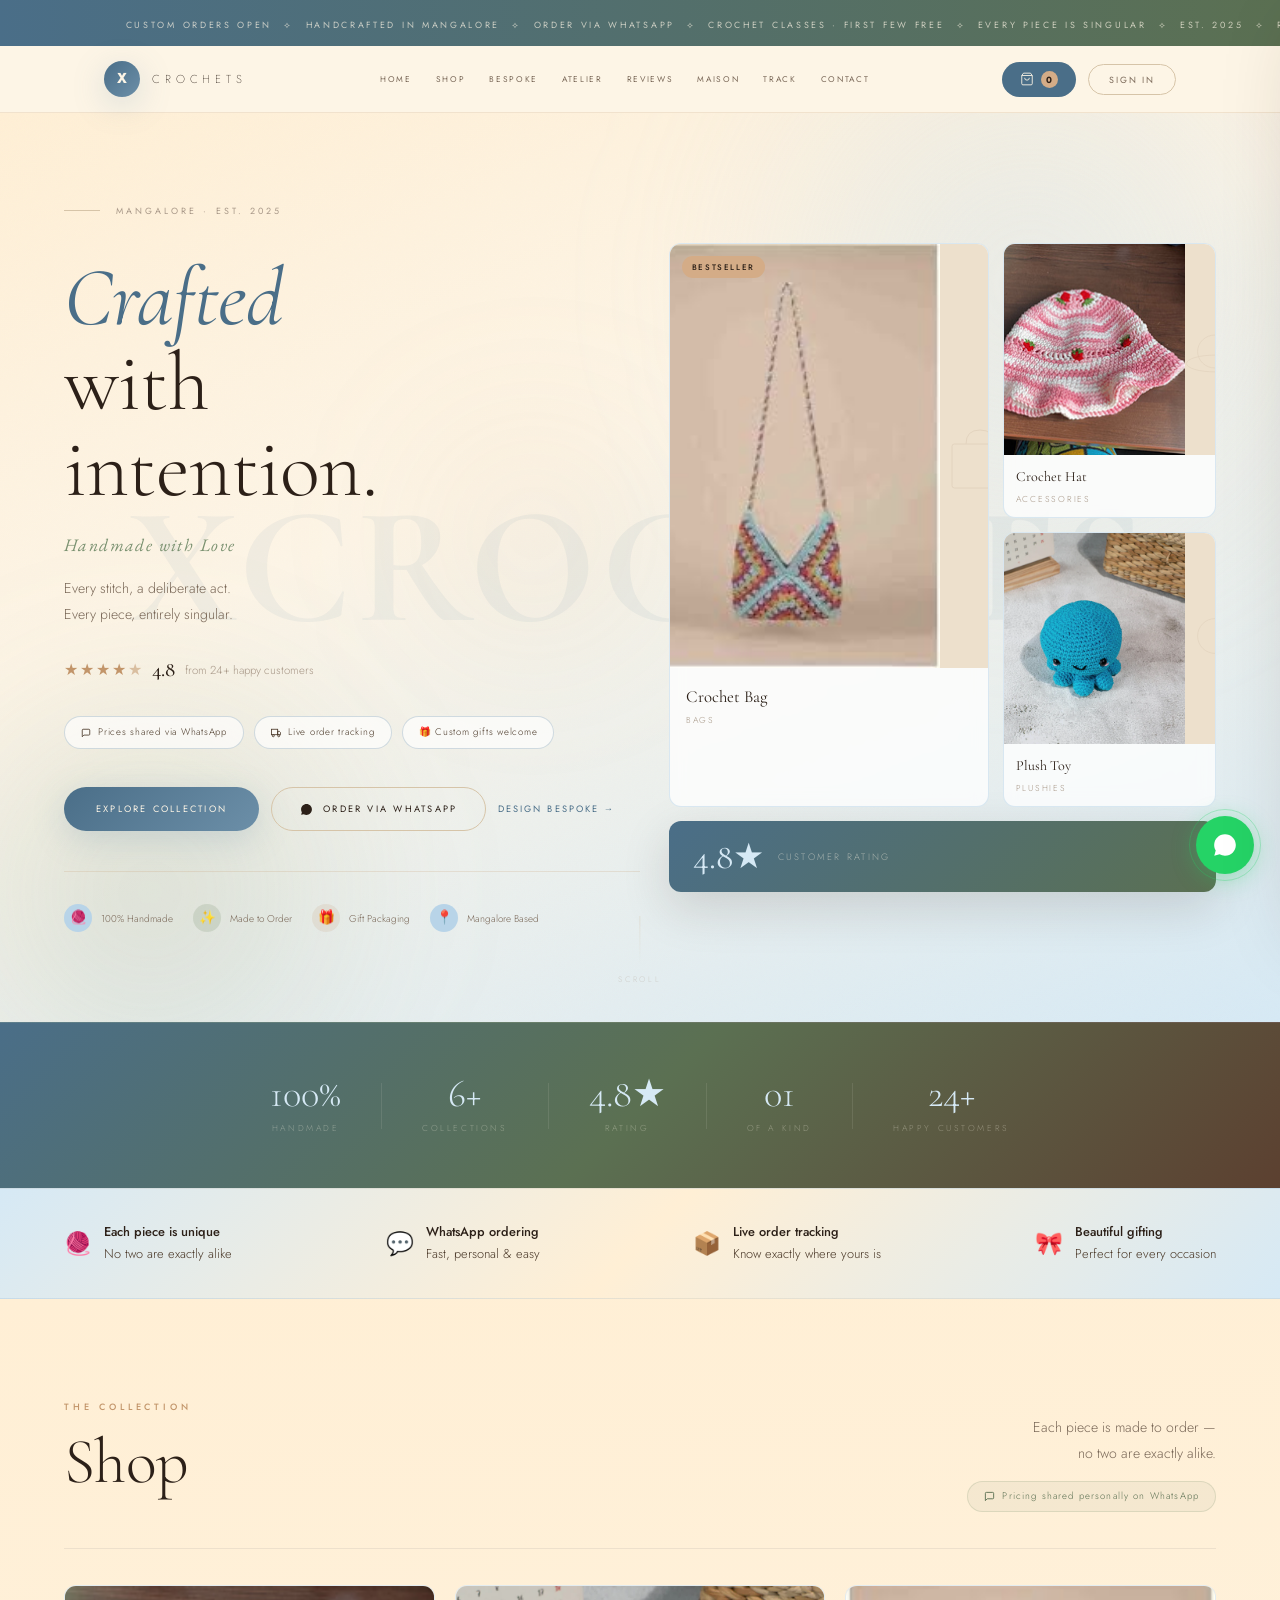
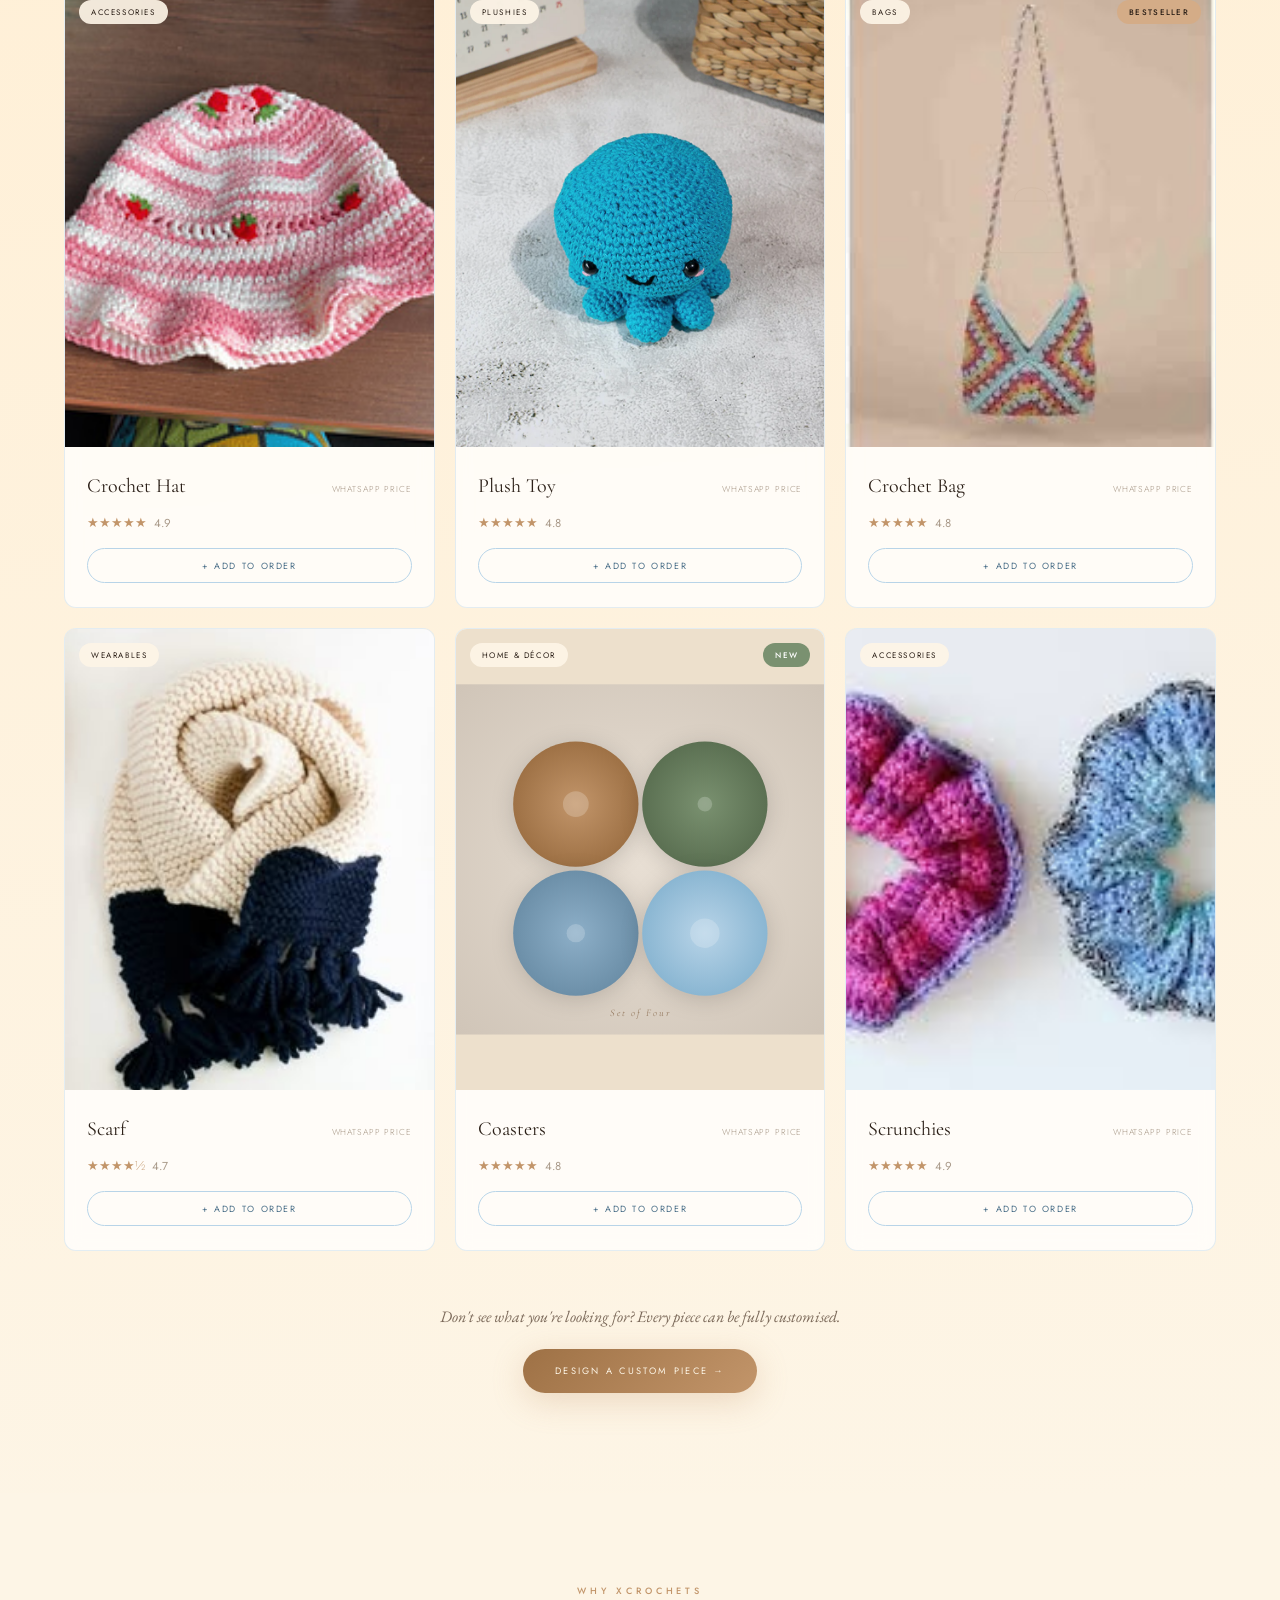
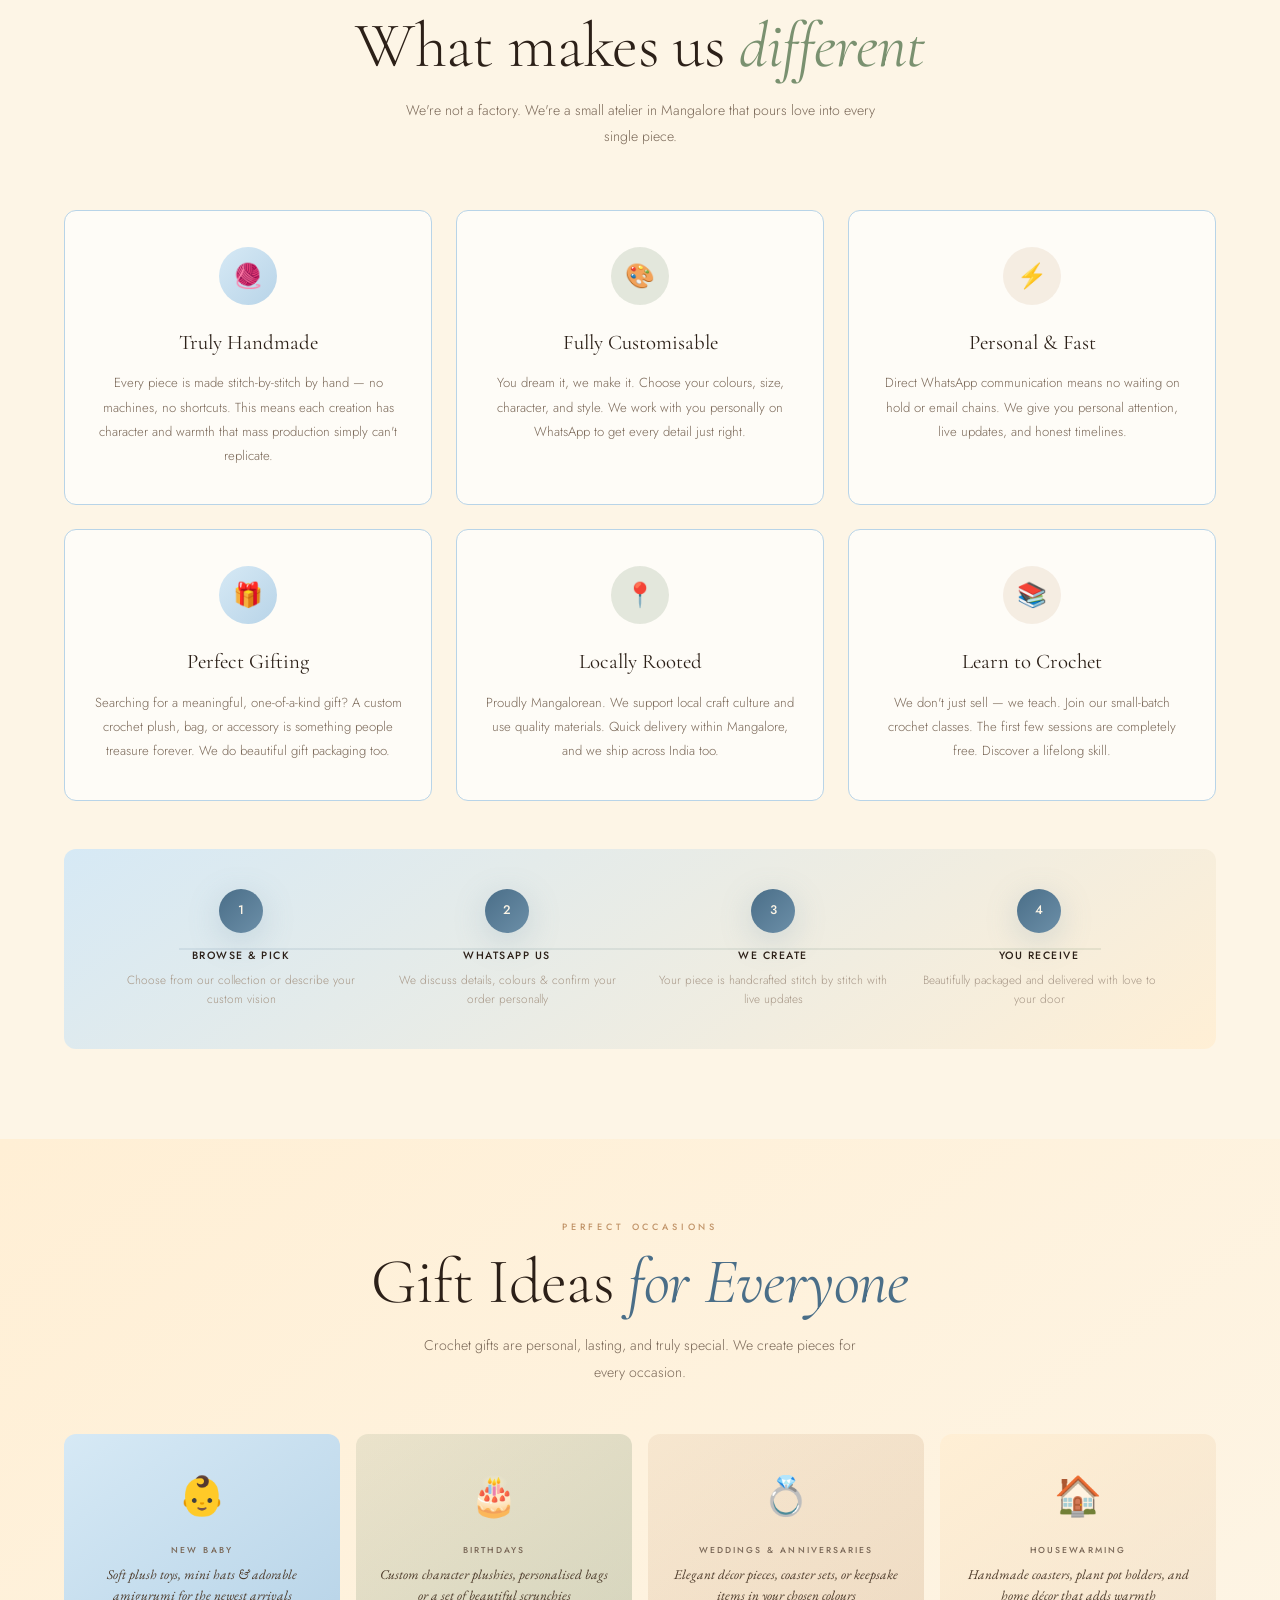
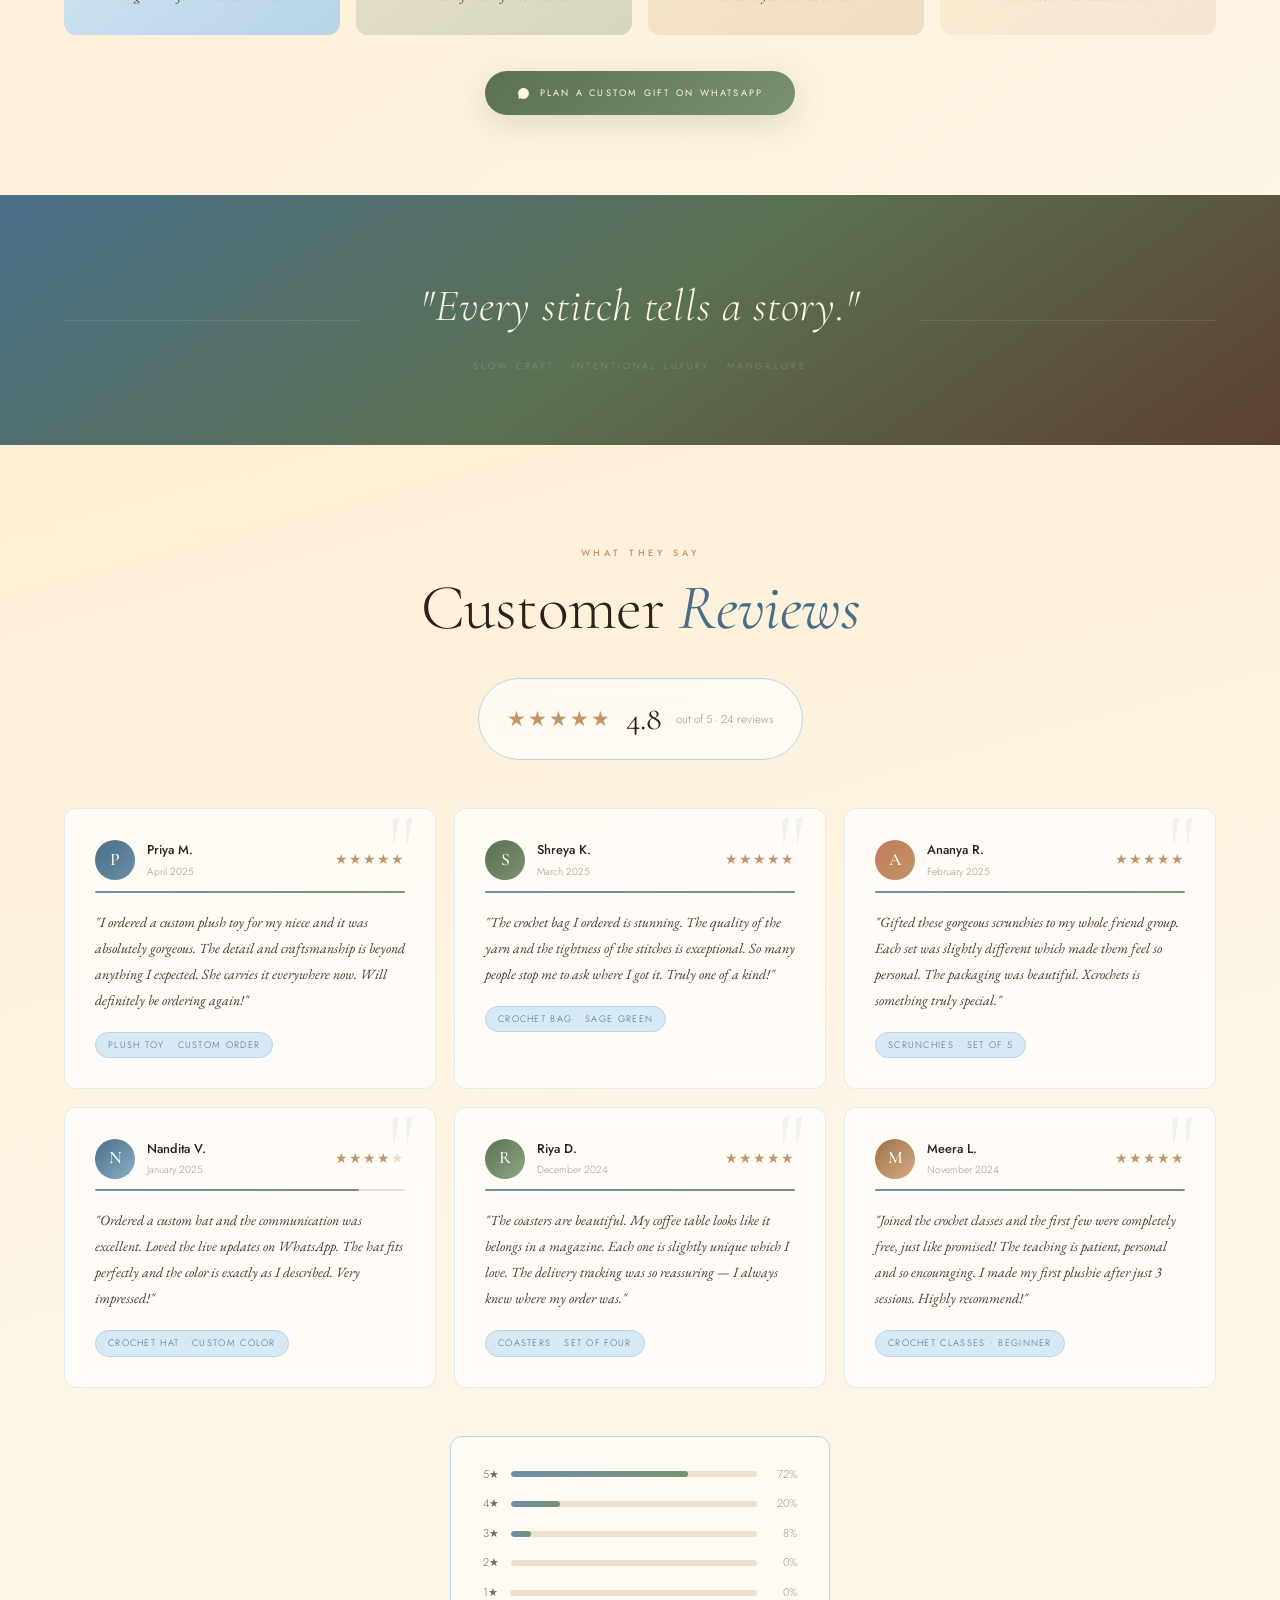
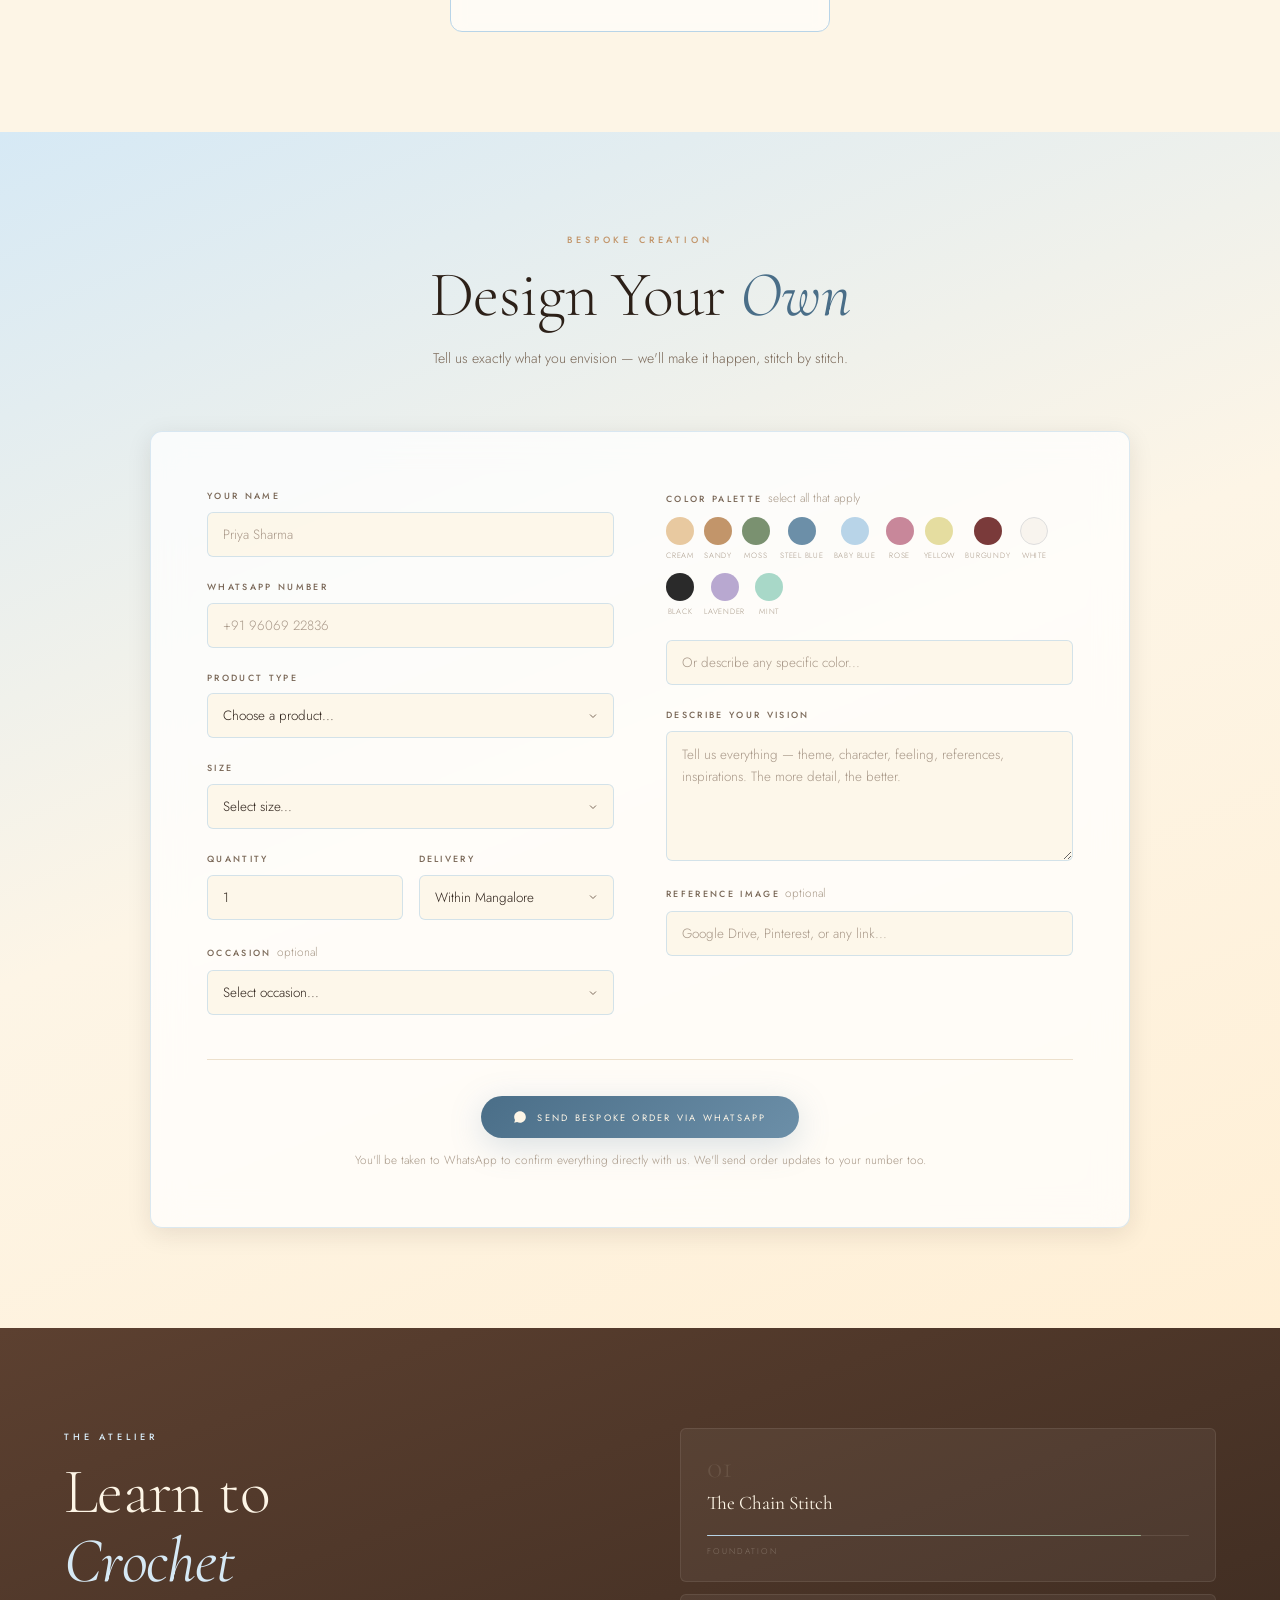
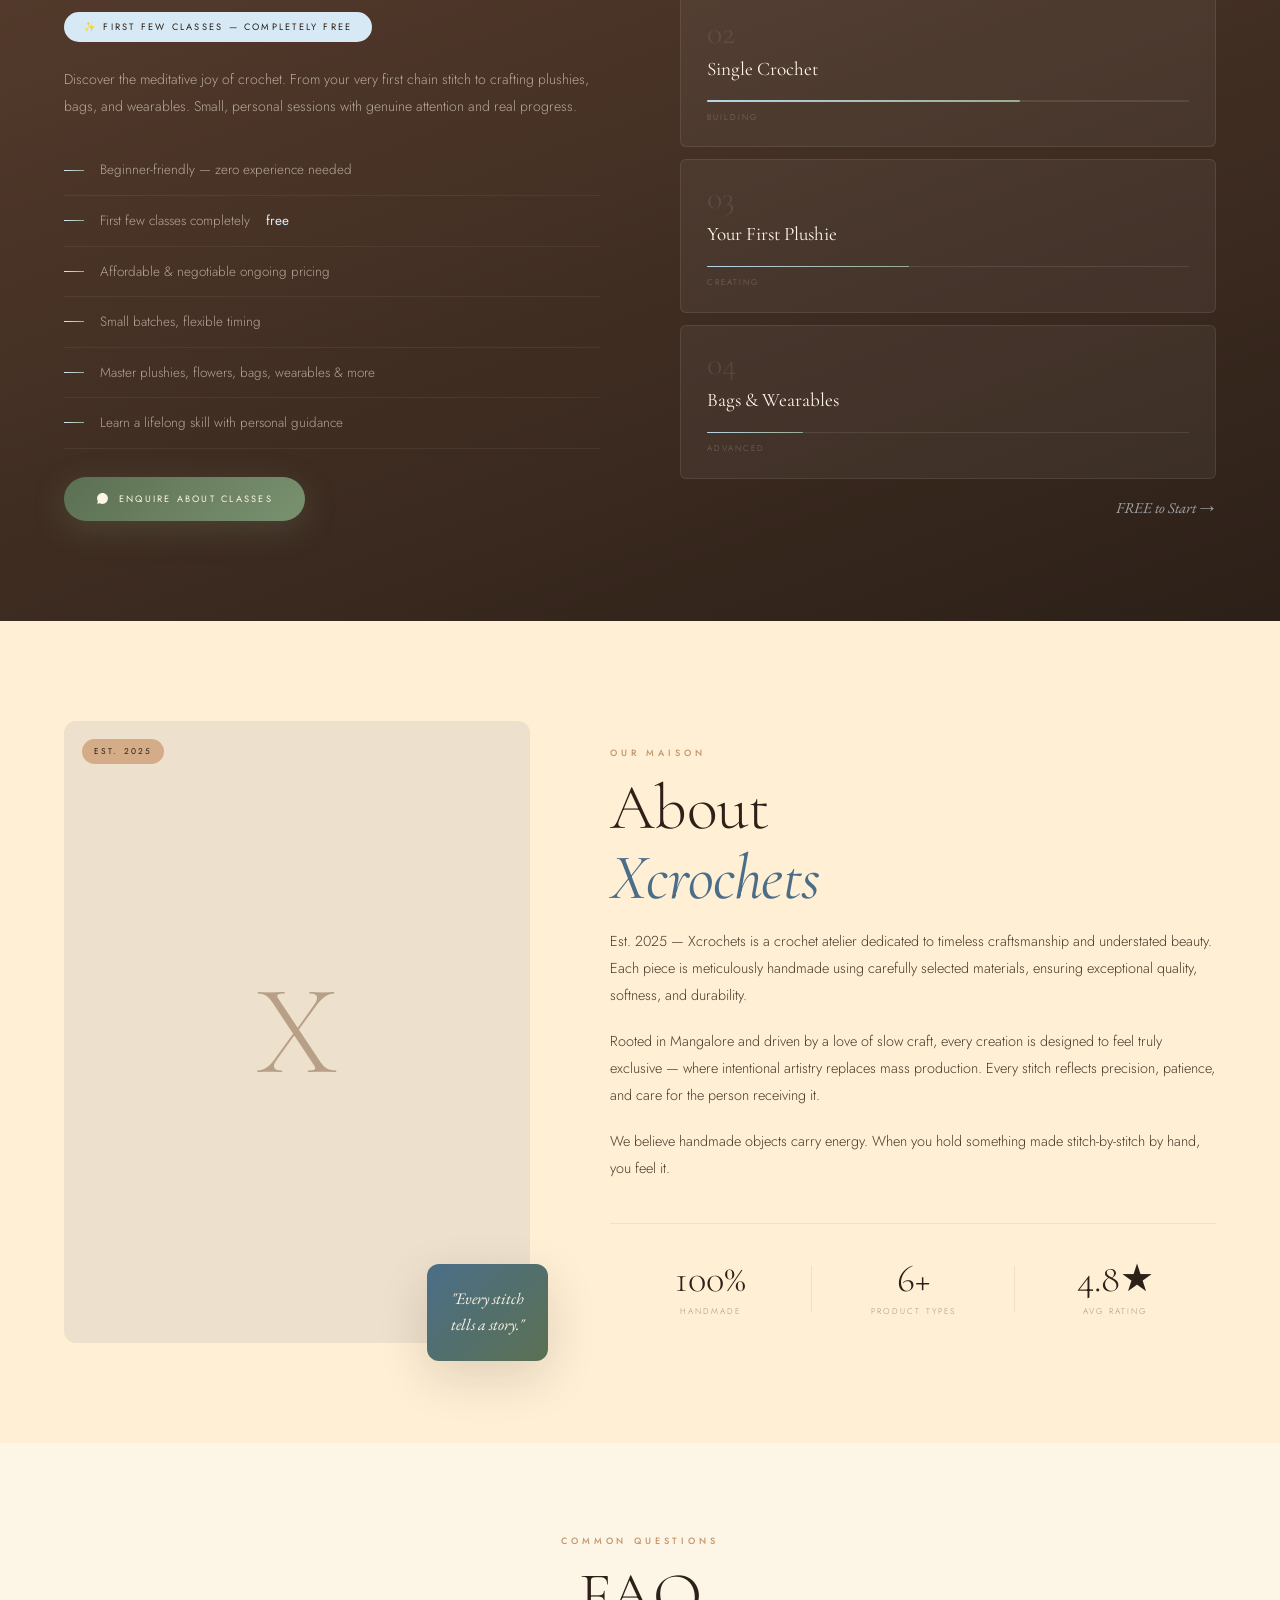
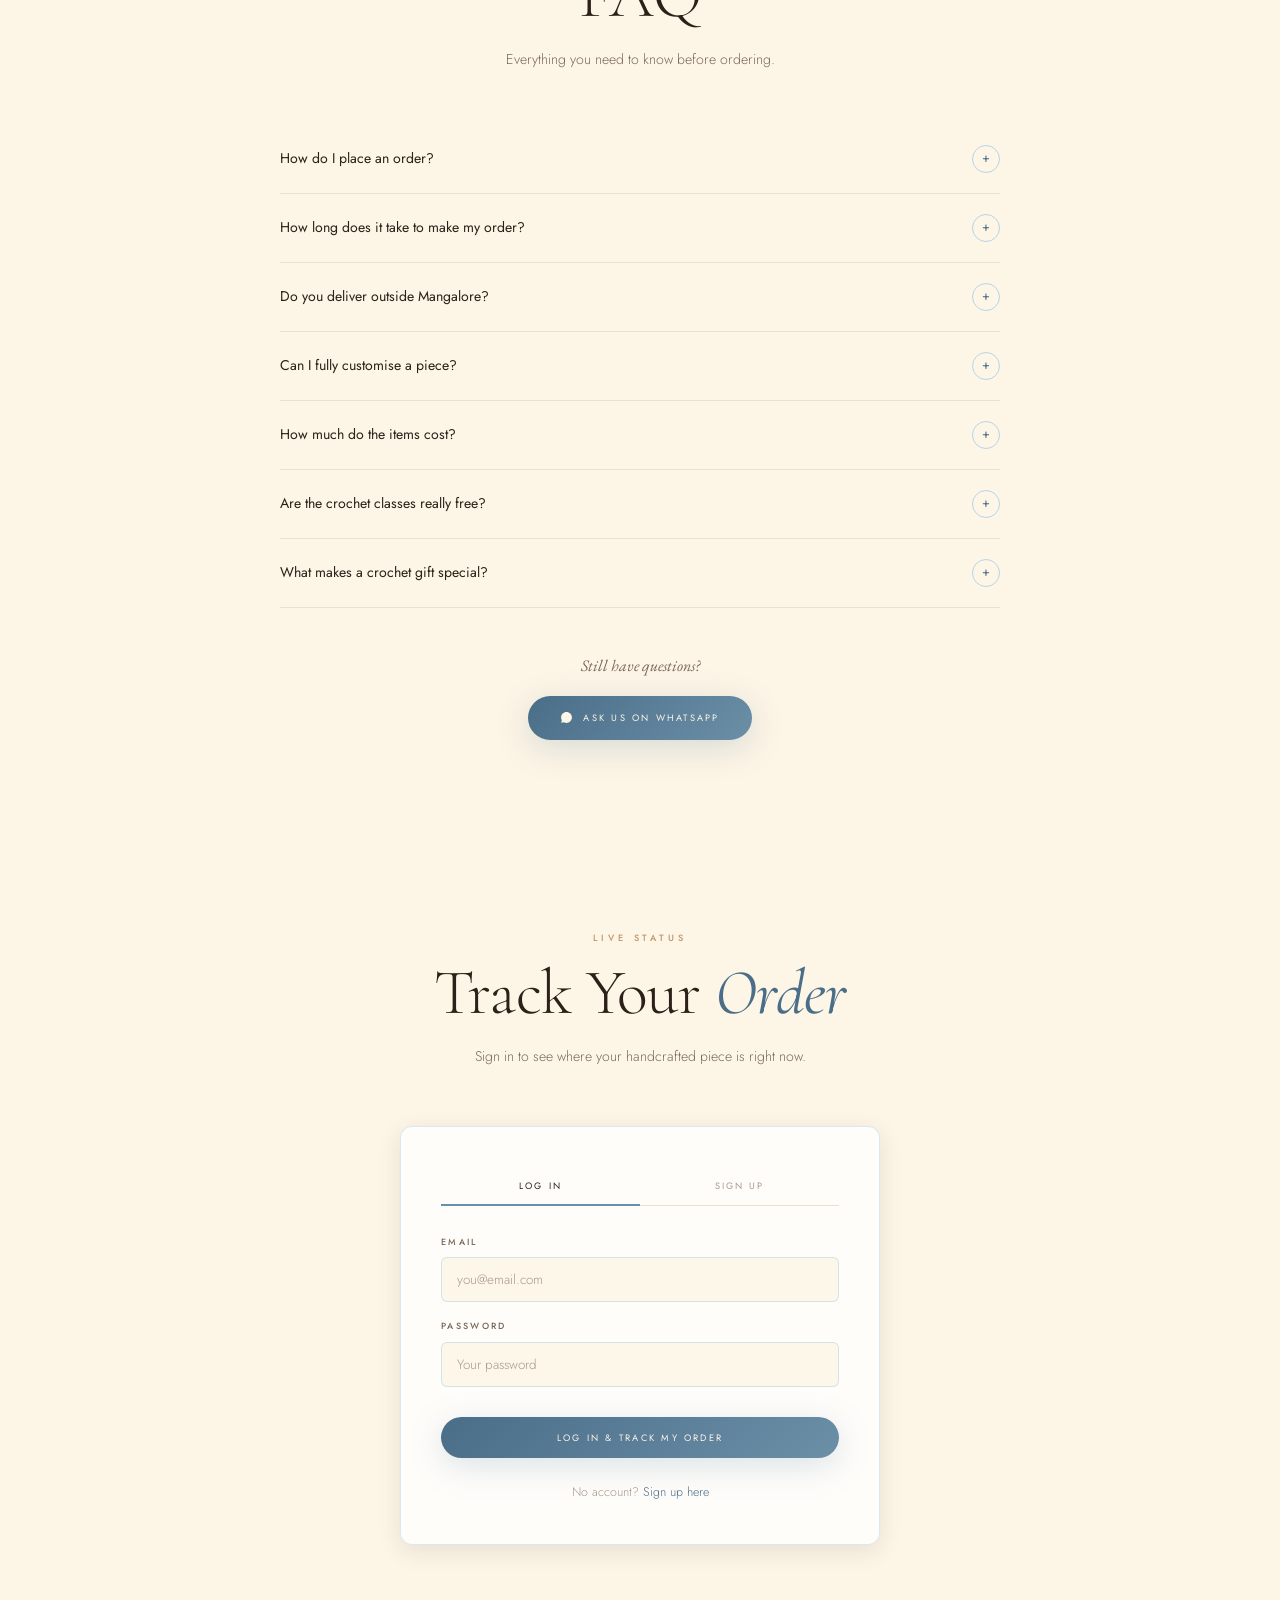
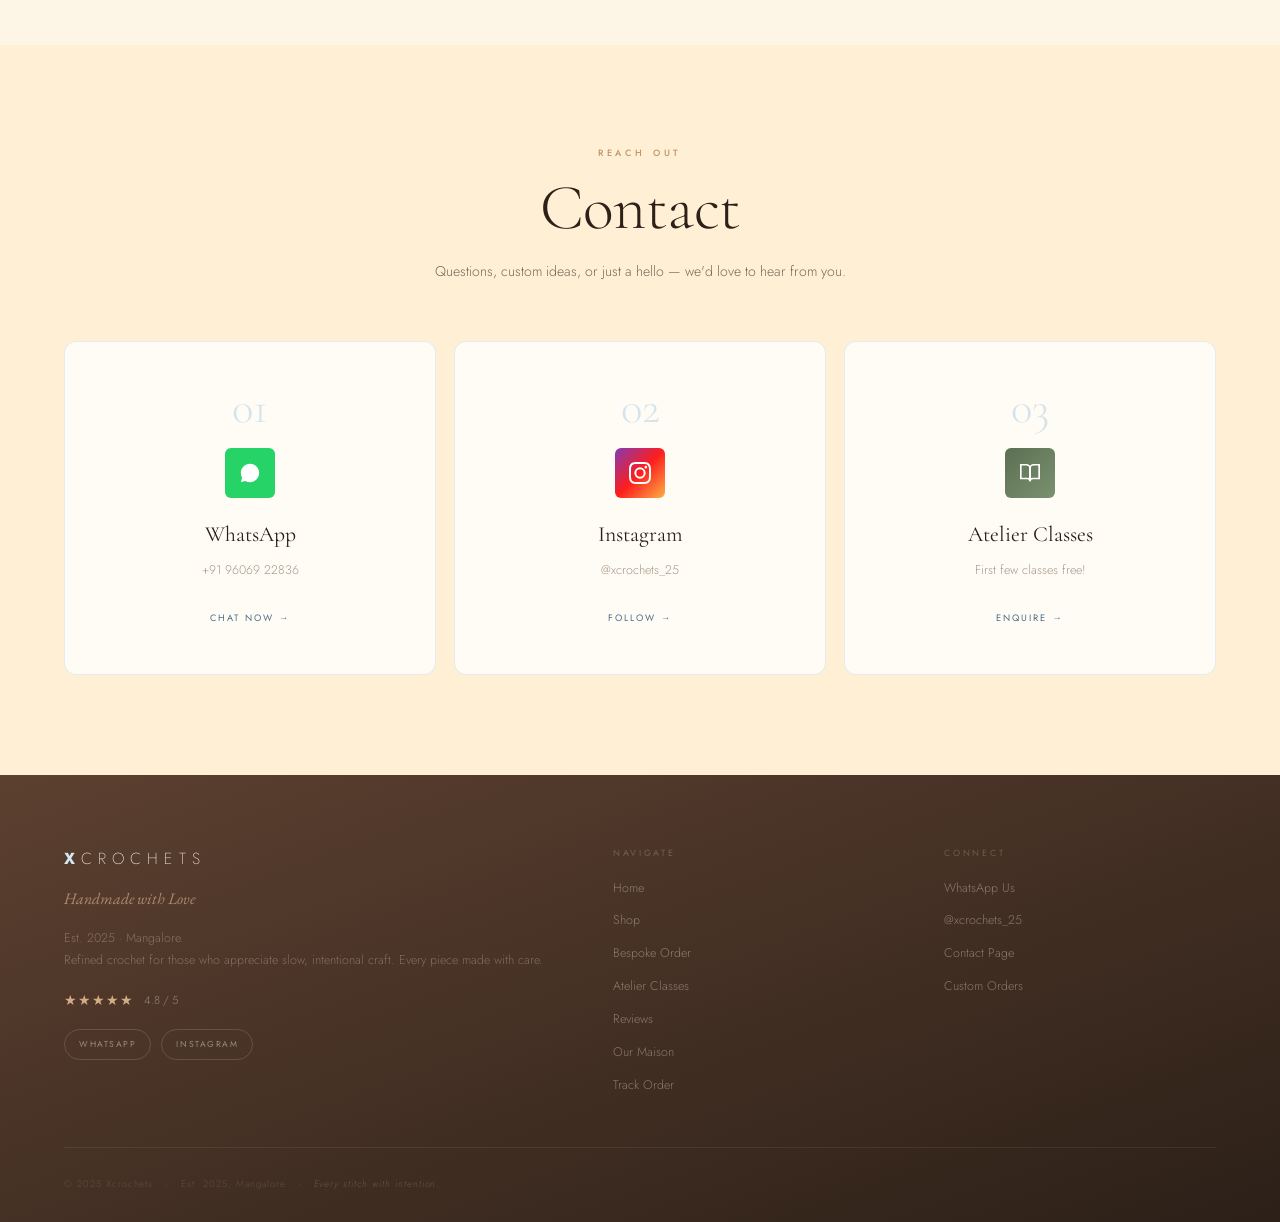
==== commit 908b126c: "Add files via upload" ====
--- a/index.html
+++ b/index.html
@@ -3,11 +3,13 @@
 <head>
   <meta charset="UTF-8" />
   <meta name="viewport" content="width=device-width, initial-scale=1.0" />
-  <title>Xcrochets — Atelier</title>
+  <title>Xcrochets — Handmade Crochet · Mangalore · Est. 2025</title>
+  <meta name="description" content="Xcrochets — Premium handmade crochet bags, plush toys, hats, scarves & more. Custom orders open. Based in Mangalore. Rated 4.8★ by customers. Order via WhatsApp." />
   <link rel="stylesheet" href="style.css" />
   <link rel="preconnect" href="https://fonts.googleapis.com" />
   <link rel="preconnect" href="https://fonts.gstatic.com" crossorigin />
   <link href="https://fonts.googleapis.com/css2?family=Cormorant+Garamond:ital,wght@0,300;0,400;0,500;0,600;0,700;1,300;1,400;1,500;1,600&family=Jost:wght@100;200;300;400;500&family=EB+Garamond:ital,wght@0,400;0,500;1,400;1,500&display=swap" rel="stylesheet" />
+  <style id="adminStyles"></style>
 </head>
 <body>
 
@@ -16,9 +18,7 @@
     <div class="xc-loader-noise"></div>
     <div class="xc-loader-content">
       <div class="xc-lc-top">Mangalore · Est. 2025</div>
-      <div class="xc-lc-mark">
-        <span class="xc-lc-x">X</span><span class="xc-lc-rest">CROCHETS</span>
-      </div>
+      <div class="xc-lc-mark"><span class="xc-lc-x">X</span><span class="xc-lc-rest">CROCHETS</span></div>
       <div class="xc-lc-sub">Handmade with Love</div>
       <div class="xc-bar-track"><div class="xc-bar-fill"></div></div>
     </div>
@@ -52,8 +52,8 @@
   <!-- ══════════ ANNOUNCEMENT ══════════ -->
   <div class="ann-bar">
     <div class="ann-track">
-      <span>Custom Orders Open &ensp;⟡&ensp; Handcrafted in Mangalore &ensp;⟡&ensp; Order via WhatsApp &ensp;⟡&ensp; Crochet Classes · First Few Free &ensp;⟡&ensp; Every Piece is Singular &ensp;⟡&ensp; Est. 2025 &ensp;⟡&ensp; Rated 4.8★ by our customers &ensp;⟡&ensp;</span>
-      <span aria-hidden="true">Custom Orders Open &ensp;⟡&ensp; Handcrafted in Mangalore &ensp;⟡&ensp; Order via WhatsApp &ensp;⟡&ensp; Crochet Classes · First Few Free &ensp;⟡&ensp; Every Piece is Singular &ensp;⟡&ensp; Est. 2025 &ensp;⟡&ensp; Rated 4.8★ by our customers &ensp;⟡&ensp;</span>
+      <span>Custom Orders Open &ensp;⟡&ensp; Handcrafted in Mangalore &ensp;⟡&ensp; Order via WhatsApp &ensp;⟡&ensp; Crochet Classes · First Few Free &ensp;⟡&ensp; Every Piece is Singular &ensp;⟡&ensp; Est. 2025 &ensp;⟡&ensp; Rated 4.8★ by customers &ensp;⟡&ensp; 100% Handmade with Love &ensp;⟡&ensp;</span>
+      <span aria-hidden="true">Custom Orders Open &ensp;⟡&ensp; Handcrafted in Mangalore &ensp;⟡&ensp; Order via WhatsApp &ensp;⟡&ensp; Crochet Classes · First Few Free &ensp;⟡&ensp; Every Piece is Singular &ensp;⟡&ensp; Est. 2025 &ensp;⟡&ensp; Rated 4.8★ by customers &ensp;⟡&ensp; 100% Handmade with Love &ensp;⟡&ensp;</span>
     </div>
   </div>
 
@@ -73,10 +73,13 @@
         <a href="#about">Maison</a>
         <a href="#track">Track</a>
         <a href="#contact">Contact</a>
+        <span id="adminNavLink" style="display:none">
+          <a href="#" onclick="openAdmin();return false" style="color:var(--steel-blue-dk)">Admin ⬡</a>
+        </span>
       </div>
       <div class="nav-actions">
         <button class="cart-trigger" onclick="toggleCart()" aria-label="Cart">
-          <svg width="15" height="15" viewBox="0 0 24 24" fill="none" stroke="currentColor" stroke-width="1.5"><path d="M6 2L3 6v14a2 2 0 002 2h14a2 2 0 002-2V6l-3-4z"/><line x1="3" y1="6" x2="21" y2="6"/><path d="M16 10a4 4 0 01-8 0"/></svg>
+          <svg width="14" height="14" viewBox="0 0 24 24" fill="none" stroke="currentColor" stroke-width="1.5"><path d="M6 2L3 6v14a2 2 0 002 2h14a2 2 0 002-2V6l-3-4z"/><line x1="3" y1="6" x2="21" y2="6"/><path d="M16 10a4 4 0 01-8 0"/></svg>
           <span class="cart-badge" id="cartCount">0</span>
         </button>
         <button class="btn-nav-cta" onclick="showSignup()">Sign In</button>
@@ -106,6 +109,7 @@
     <div class="hero-bg">
       <div class="hero-bg-circle c1"></div>
       <div class="hero-bg-circle c2"></div>
+      <div class="hero-bg-circle c3"></div>
       <div class="hero-grain"></div>
     </div>
     <div class="hero-watermark" aria-hidden="true">XCROCHETS</div>
@@ -137,6 +141,7 @@
           <svg width="10" height="10" viewBox="0 0 24 24" fill="none" stroke="currentColor" stroke-width="2"><rect x="1" y="3" width="15" height="13"/><polygon points="16 8 20 8 23 11 23 16 16 16 16 8"/><circle cx="5.5" cy="18.5" r="2.5"/><circle cx="18.5" cy="18.5" r="2.5"/></svg>
           Live order tracking
         </div>
+        <div class="pill">🎁 Custom gifts welcome</div>
       </div>
       <div class="hero-ctas">
         <a href="#shop" class="btn-primary">Explore Collection</a>
@@ -146,6 +151,25 @@
         </a>
         <a href="#custom-order" class="btn-text">Design Bespoke →</a>
       </div>
+      <!-- Trust badges -->
+      <div class="hero-trust">
+        <div class="trust-item">
+          <div class="trust-icon blue-bg">🧶</div>
+          <span>100% Handmade</span>
+        </div>
+        <div class="trust-item">
+          <div class="trust-icon moss-bg">✨</div>
+          <span>Made to Order</span>
+        </div>
+        <div class="trust-item">
+          <div class="trust-icon sandy-bg">🎁</div>
+          <span>Gift Packaging</span>
+        </div>
+        <div class="trust-item">
+          <div class="trust-icon blue-bg">📍</div>
+          <span>Mangalore Based</span>
+        </div>
+      </div>
     </div>
     <div class="hero-right">
       <div class="hero-card hc-main">
@@ -171,7 +195,7 @@
       <div class="hero-card hc-sm bot">
         <div class="hc-img-wrap">
           <img src="images/plush.jpg" alt="Plush" onerror="this.style.display='none';this.nextElementSibling.style.display='flex'" />
-          <div class="hc-fallback"><svg viewBox="0 0 200 200" width="60" opacity=".2"><circle cx="100" cy="90" r="58" fill="none" stroke="currentColor" stroke-width="2.5"/><circle cx="82" cy="78" r="8" fill="currentColor" opacity=".3"/><circle cx="118" cy="78" r="8" fill="currentColor" opacity=".3"/><path d="M82 115 Q100 128 118 115" fill="none" stroke="currentColor" stroke-width="2.5" stroke-linecap="round"/></svg></div>
+          <div class="hc-fallback"><svg viewBox="0 0 200 200" width="60" opacity=".2"><circle cx="100" cy="90" r="58" fill="none" stroke="currentColor" stroke-width="2.5"/></svg></div>
         </div>
         <div class="hc-info"><span class="hc-name">Plush Toy</span><span class="hc-cat">Plushies</span></div>
       </div>
@@ -196,6 +220,42 @@
       <div class="m-item"><div class="m-num">4.8★</div><div class="m-label">Rating</div></div>
       <div class="m-sep"></div>
       <div class="m-item"><div class="m-num">01</div><div class="m-label">Of A Kind</div></div>
+      <div class="m-sep"></div>
+      <div class="m-item"><div class="m-num">24+</div><div class="m-label">Happy Customers</div></div>
+    </div>
+  </div>
+
+  <!-- ══════════ SOCIAL PROOF BAR ══════════ -->
+  <div class="proof-bar">
+    <div class="proof-inner">
+      <div class="proof-item">
+        <div class="proof-icon">🧶</div>
+        <div>
+          <span class="proof-label">Each piece is unique</span>
+          No two are exactly alike
+        </div>
+      </div>
+      <div class="proof-item">
+        <div class="proof-icon">💬</div>
+        <div>
+          <span class="proof-label">WhatsApp ordering</span>
+          Fast, personal & easy
+        </div>
+      </div>
+      <div class="proof-item">
+        <div class="proof-icon">📦</div>
+        <div>
+          <span class="proof-label">Live order tracking</span>
+          Know exactly where yours is
+        </div>
+      </div>
+      <div class="proof-item">
+        <div class="proof-icon">🎀</div>
+        <div>
+          <span class="proof-label">Beautiful gifting</span>
+          Perfect for every occasion
+        </div>
+      </div>
     </div>
   </div>
 
@@ -210,7 +270,7 @@
         <p class="section-sub">Each piece is made to order —<br>no two are exactly alike.</p>
         <div class="wa-price-note">
           <svg width="11" height="11" viewBox="0 0 24 24" fill="none" stroke="currentColor" stroke-width="2"><path d="M21 15a2 2 0 01-2 2H7l-4 4V5a2 2 0 012-2h14a2 2 0 012 2z"/></svg>
-          Pricing shared privately on WhatsApp
+          Pricing shared personally on WhatsApp
         </div>
       </div>
     </div>
@@ -277,18 +337,18 @@
         <div class="product-img coaster-img">
           <svg class="coaster-svg" viewBox="0 0 400 380" xmlns="http://www.w3.org/2000/svg">
             <defs>
-              <radialGradient id="bg" cx="50%" cy="50%" r="70%"><stop offset="0%" stop-color="#ede5d8"/><stop offset="100%" stop-color="#d5cfc5"/></radialGradient>
-              <radialGradient id="c1" cx="50%" cy="50%" r="50%"><stop offset="0%" stop-color="#c8b49a"/><stop offset="100%" stop-color="#a89070"/></radialGradient>
-              <radialGradient id="c2" cx="50%" cy="50%" r="50%"><stop offset="0%" stop-color="#8fa887"/><stop offset="100%" stop-color="#6a8464"/></radialGradient>
-              <radialGradient id="c3" cx="50%" cy="50%" r="50%"><stop offset="0%" stop-color="#c9a96e"/><stop offset="100%" stop-color="#a88848"/></radialGradient>
-              <radialGradient id="c4" cx="50%" cy="50%" r="50%"><stop offset="0%" stop-color="#b8a8c8"/><stop offset="100%" stop-color="#8878a8"/></radialGradient>
+              <radialGradient id="bg" cx="50%" cy="50%" r="70%"><stop offset="0%" stop-color="#e8dfd4"/><stop offset="100%" stop-color="#d0c5b8"/></radialGradient>
+              <radialGradient id="c1" cx="50%" cy="50%" r="50%"><stop offset="0%" stop-color="#C2956A"/><stop offset="100%" stop-color="#9E7145"/></radialGradient>
+              <radialGradient id="c2" cx="50%" cy="50%" r="50%"><stop offset="0%" stop-color="#7A9170"/><stop offset="100%" stop-color="#5B7052"/></radialGradient>
+              <radialGradient id="c3" cx="50%" cy="50%" r="50%"><stop offset="0%" stop-color="#8DAFC8"/><stop offset="100%" stop-color="#6C8FA8"/></radialGradient>
+              <radialGradient id="c4" cx="50%" cy="50%" r="50%"><stop offset="0%" stop-color="#B8D4E8"/><stop offset="100%" stop-color="#8AB6D2"/></radialGradient>
             </defs>
             <rect width="400" height="380" fill="url(#bg)"/>
-            <g transform="translate(130,130)"><circle r="68" fill="url(#c1)" filter="drop-shadow(0 4px 12px rgba(0,0,0,.18))"/><circle r="54" fill="none" stroke="rgba(255,255,255,.2)" stroke-width="1.5"/><circle r="14" fill="rgba(255,255,255,.15)"/></g>
-            <g transform="translate(270,130)"><circle r="68" fill="url(#c2)" filter="drop-shadow(0 4px 12px rgba(0,0,0,.18))"/><circle r="8" fill="rgba(255,255,255,.18)"/></g>
-            <g transform="translate(130,270)"><circle r="68" fill="url(#c3)" filter="drop-shadow(0 4px 12px rgba(0,0,0,.18))"/><circle r="10" fill="rgba(255,255,255,.2)"/></g>
-            <g transform="translate(270,270)"><circle r="68" fill="url(#c4)" filter="drop-shadow(0 4px 12px rgba(0,0,0,.18))"/><circle r="16" fill="rgba(255,255,255,.2)"/></g>
-            <text x="200" y="360" text-anchor="middle" font-family="Cormorant Garamond, serif" font-size="11" fill="#8a7a68" letter-spacing="0.2em" font-style="italic">Set of Four</text>
+            <g transform="translate(130,130)"><circle r="68" fill="url(#c1)" filter="drop-shadow(0 4px 12px rgba(0,0,0,.15))"/><circle r="14" fill="rgba(255,255,255,.2)"/></g>
+            <g transform="translate(270,130)"><circle r="68" fill="url(#c2)" filter="drop-shadow(0 4px 12px rgba(0,0,0,.15))"/><circle r="8" fill="rgba(255,255,255,.2)"/></g>
+            <g transform="translate(130,270)"><circle r="68" fill="url(#c3)" filter="drop-shadow(0 4px 12px rgba(0,0,0,.15))"/><circle r="10" fill="rgba(255,255,255,.2)"/></g>
+            <g transform="translate(270,270)"><circle r="68" fill="url(#c4)" filter="drop-shadow(0 4px 12px rgba(0,0,0,.15))"/><circle r="16" fill="rgba(255,255,255,.2)"/></g>
+            <text x="200" y="360" text-anchor="middle" font-family="Cormorant Garamond, serif" font-size="11" fill="#8C6E52" letter-spacing="0.2em" font-style="italic">Set of Four</text>
           </svg>
           <div class="product-overlay"><button class="overlay-btn" onclick="addToCart('Coasters')">Add to Order</button></div>
           <div class="p-tag">Home &amp; Décor</div>
@@ -313,6 +373,118 @@
           <div class="pi-stars"><span>★★★★★</span><span class="pi-rating">4.9</span></div>
           <button class="btn-add" onclick="addToCart('Scrunchies')">+ Add to Order</button>
         </div>
+      </div>
+    </div>
+
+    <!-- Quick CTA under shop -->
+    <div style="text-align:center;margin-top:52px">
+      <p style="font-family:var(--f-serif);font-style:italic;font-size:1rem;color:var(--ink-3);margin-bottom:18px">Don't see what you're looking for? Every piece can be fully customised.</p>
+      <a href="#custom-order" class="btn-primary sandy-btn">Design a Custom Piece →</a>
+    </div>
+  </section>
+
+  <!-- ══════════ WHY US ══════════ -->
+  <section class="why-section">
+    <div class="why-inner">
+      <div class="why-header reveal">
+        <p class="eyebrow">Why Xcrochets</p>
+        <h2 class="section-title moss-em">What makes us <em>different</em></h2>
+        <p class="section-sub" style="max-width:480px;margin:0 auto">We're not a factory. We're a small atelier in Mangalore that pours love into every single piece.</p>
+      </div>
+      <div class="why-grid">
+        <div class="why-card reveal" style="--d:.05s">
+          <div class="why-icon">🧶</div>
+          <div class="why-title">Truly Handmade</div>
+          <div class="why-body">Every piece is made stitch-by-stitch by hand — no machines, no shortcuts. This means each creation has character and warmth that mass production simply can't replicate.</div>
+        </div>
+        <div class="why-card moss reveal" style="--d:.1s">
+          <div class="why-icon" style="background:rgba(122,145,112,.2)">🎨</div>
+          <div class="why-title">Fully Customisable</div>
+          <div class="why-body">You dream it, we make it. Choose your colours, size, character, and style. We work with you personally on WhatsApp to get every detail just right.</div>
+        </div>
+        <div class="why-card sandy reveal" style="--d:.15s">
+          <div class="why-icon" style="background:rgba(194,149,106,.15)">⚡</div>
+          <div class="why-title">Personal & Fast</div>
+          <div class="why-body">Direct WhatsApp communication means no waiting on hold or email chains. We give you personal attention, live updates, and honest timelines.</div>
+        </div>
+        <div class="why-card reveal" style="--d:.2s">
+          <div class="why-icon">🎁</div>
+          <div class="why-title">Perfect Gifting</div>
+          <div class="why-body">Searching for a meaningful, one-of-a-kind gift? A custom crochet plush, bag, or accessory is something people treasure forever. We do beautiful gift packaging too.</div>
+        </div>
+        <div class="why-card moss reveal" style="--d:.25s">
+          <div class="why-icon" style="background:rgba(122,145,112,.2)">📍</div>
+          <div class="why-title">Locally Rooted</div>
+          <div class="why-body">Proudly Mangalorean. We support local craft culture and use quality materials. Quick delivery within Mangalore, and we ship across India too.</div>
+        </div>
+        <div class="why-card sandy reveal" style="--d:.3s">
+          <div class="why-icon" style="background:rgba(194,149,106,.15)">📚</div>
+          <div class="why-title">Learn to Crochet</div>
+          <div class="why-body">We don't just sell — we teach. Join our small-batch crochet classes. The first few sessions are completely free. Discover a lifelong skill.</div>
+        </div>
+      </div>
+
+      <!-- How It Works process -->
+      <div class="why-process reveal" style="--d:.1s;margin-top:44px">
+        <div class="proc-step">
+          <div class="proc-num">1</div>
+          <div class="proc-title">Browse & Pick</div>
+          <div class="proc-sub">Choose from our collection or describe your custom vision</div>
+        </div>
+        <div class="proc-step">
+          <div class="proc-num">2</div>
+          <div class="proc-title">WhatsApp Us</div>
+          <div class="proc-sub">We discuss details, colours & confirm your order personally</div>
+        </div>
+        <div class="proc-step">
+          <div class="proc-num">3</div>
+          <div class="proc-title">We Create</div>
+          <div class="proc-sub">Your piece is handcrafted stitch by stitch with live updates</div>
+        </div>
+        <div class="proc-step">
+          <div class="proc-num">4</div>
+          <div class="proc-title">You Receive</div>
+          <div class="proc-sub">Beautifully packaged and delivered with love to your door</div>
+        </div>
+      </div>
+    </div>
+  </section>
+
+  <!-- ══════════ GIFT IDEAS ══════════ -->
+  <section class="gift-section">
+    <div class="gift-inner">
+      <div class="gift-header reveal">
+        <p class="eyebrow">Perfect Occasions</p>
+        <h2 class="section-title">Gift Ideas <em>for Everyone</em></h2>
+        <p class="section-sub" style="max-width:440px;margin:0 auto">Crochet gifts are personal, lasting, and truly special. We create pieces for every occasion.</p>
+      </div>
+      <div class="gift-grid">
+        <div class="gift-card g1 reveal" style="--d:.05s">
+          <span class="gift-emoji">👶</span>
+          <div class="gift-for">New Baby</div>
+          <div class="gift-desc">Soft plush toys, mini hats & adorable amigurumi for the newest arrivals</div>
+        </div>
+        <div class="gift-card g2 reveal" style="--d:.1s">
+          <span class="gift-emoji">🎂</span>
+          <div class="gift-for">Birthdays</div>
+          <div class="gift-desc">Custom character plushies, personalised bags or a set of beautiful scrunchies</div>
+        </div>
+        <div class="gift-card g3 reveal" style="--d:.15s">
+          <span class="gift-emoji">💍</span>
+          <div class="gift-for">Weddings & Anniversaries</div>
+          <div class="gift-desc">Elegant décor pieces, coaster sets, or keepsake items in your chosen colours</div>
+        </div>
+        <div class="gift-card g4 reveal" style="--d:.2s">
+          <span class="gift-emoji">🏠</span>
+          <div class="gift-for">Housewarming</div>
+          <div class="gift-desc">Handmade coasters, plant pot holders, and home décor that adds warmth</div>
+        </div>
+      </div>
+      <div style="text-align:center;margin-top:36px" class="reveal" style="--d:.25s">
+        <a href="https://wa.me/919606922836?text=Hi%2C%20I%20need%20a%20crochet%20gift%20for%20a%20special%20occasion!" target="_blank" class="btn-primary moss-btn">
+          <svg width="13" height="13" viewBox="0 0 24 24" fill="currentColor"><path d="M17.472 14.382c-.297-.149-1.758-.867-2.03-.967-.273-.099-.471-.148-.67.15-.197.297-.767.966-.94 1.164-.173.199-.347.223-.644.075-.297-.15-1.255-.463-2.39-1.475-.883-.788-1.48-1.761-1.653-2.059-.173-.297-.018-.458.13-.606.134-.133.298-.347.446-.52.149-.174.198-.298.298-.497.099-.198.05-.371-.025-.52-.075-.149-.669-1.612-.916-2.207-.242-.579-.487-.5-.669-.51-.173-.008-.371-.01-.57-.01-.198 0-.52.074-.792.372-.272.297-1.04 1.016-1.04 2.479 0 1.462 1.065 2.875 1.213 3.074.149.198 2.096 3.2 5.077 4.487.709.306 1.262.489 1.694.625.712.227 1.36.195 1.871.118.571-.085 1.758-.719 2.006-1.413.248-.694.248-1.289.173-1.413-.074-.124-.272-.198-.57-.347zM12 2C6.477 2 2 6.477 2 12c0 1.89.52 3.66 1.428 5.18L2.1 21.9l4.837-1.27A9.932 9.932 0 0012 22c5.523 0 10-4.477 10-10S17.523 2 12 2z"/></svg>
+          Plan a Custom Gift on WhatsApp
+        </a>
       </div>
     </div>
   </section>
@@ -343,10 +515,7 @@
       <div class="review-card reveal">
         <div class="rc-header">
           <div class="rc-avatar">P</div>
-          <div class="rc-meta">
-            <div class="rc-name">Priya M.</div>
-            <div class="rc-date">April 2025</div>
-          </div>
+          <div class="rc-meta"><div class="rc-name">Priya M.</div><div class="rc-date">April 2025</div></div>
           <div class="rc-stars">★★★★★</div>
         </div>
         <div class="rc-rating-bar"><div style="width:100%"></div></div>
@@ -356,11 +525,8 @@
 
       <div class="review-card reveal" style="--d:.1s">
         <div class="rc-header">
-          <div class="rc-avatar" style="background:var(--accent-2)">S</div>
-          <div class="rc-meta">
-            <div class="rc-name">Shreya K.</div>
-            <div class="rc-date">March 2025</div>
-          </div>
+          <div class="rc-avatar" style="background:linear-gradient(135deg,var(--moss-green-dk),var(--moss-green))">S</div>
+          <div class="rc-meta"><div class="rc-name">Shreya K.</div><div class="rc-date">March 2025</div></div>
           <div class="rc-stars">★★★★★</div>
         </div>
         <div class="rc-rating-bar"><div style="width:100%"></div></div>
@@ -370,57 +536,45 @@
 
       <div class="review-card reveal" style="--d:.2s">
         <div class="rc-header">
-          <div class="rc-avatar" style="background:var(--rose)">A</div>
-          <div class="rc-meta">
-            <div class="rc-name">Ananya R.</div>
-            <div class="rc-date">February 2025</div>
-          </div>
+          <div class="rc-avatar" style="background:linear-gradient(135deg,#c47a5a,var(--sandy-tan))">A</div>
+          <div class="rc-meta"><div class="rc-name">Ananya R.</div><div class="rc-date">February 2025</div></div>
           <div class="rc-stars">★★★★★</div>
         </div>
         <div class="rc-rating-bar"><div style="width:100%"></div></div>
-        <p class="rc-text">"Gifted these gorgeous scrunchies to my whole friend group. Each set was slightly different which made them feel so personal. The packaging was also beautiful. Xcrochets is something truly special."</p>
+        <p class="rc-text">"Gifted these gorgeous scrunchies to my whole friend group. Each set was slightly different which made them feel so personal. The packaging was beautiful. Xcrochets is something truly special."</p>
         <div class="rc-item">Scrunchies · Set of 5</div>
       </div>
 
       <div class="review-card reveal" style="--d:.05s">
         <div class="rc-header">
-          <div class="rc-avatar" style="background:var(--deep)">N</div>
-          <div class="rc-meta">
-            <div class="rc-name">Nandita V.</div>
-            <div class="rc-date">January 2025</div>
-          </div>
+          <div class="rc-avatar" style="background:linear-gradient(135deg,var(--steel-blue-dk),var(--steel-blue-lt))">N</div>
+          <div class="rc-meta"><div class="rc-name">Nandita V.</div><div class="rc-date">January 2025</div></div>
           <div class="rc-stars">★★★★<span style="opacity:.3">★</span></div>
         </div>
         <div class="rc-rating-bar"><div style="width:85%"></div></div>
-        <p class="rc-text">"Ordered a custom hat and the communication throughout the process was excellent. Loved the live updates on WhatsApp. The hat fits perfectly and the color is exactly as I described. Very impressed!"</p>
+        <p class="rc-text">"Ordered a custom hat and the communication was excellent. Loved the live updates on WhatsApp. The hat fits perfectly and the color is exactly as I described. Very impressed!"</p>
         <div class="rc-item">Crochet Hat · Custom Color</div>
       </div>
 
       <div class="review-card reveal" style="--d:.15s">
         <div class="rc-header">
-          <div class="rc-avatar" style="background:var(--forest-light)">R</div>
-          <div class="rc-meta">
-            <div class="rc-name">Riya D.</div>
-            <div class="rc-date">December 2024</div>
-          </div>
+          <div class="rc-avatar" style="background:linear-gradient(135deg,var(--moss-green-dk),#8fa887)">R</div>
+          <div class="rc-meta"><div class="rc-name">Riya D.</div><div class="rc-date">December 2024</div></div>
           <div class="rc-stars">★★★★★</div>
         </div>
         <div class="rc-rating-bar"><div style="width:100%"></div></div>
-        <p class="rc-text">"The coasters are absolutely beautiful. My coffee table looks like it belongs in a magazine now. Each one is slightly unique which I love. Also the delivery tracking was so reassuring — I always knew where my order was."</p>
+        <p class="rc-text">"The coasters are beautiful. My coffee table looks like it belongs in a magazine. Each one is slightly unique which I love. The delivery tracking was so reassuring — I always knew where my order was."</p>
         <div class="rc-item">Coasters · Set of Four</div>
       </div>
 
       <div class="review-card reveal" style="--d:.25s">
         <div class="rc-header">
-          <div class="rc-avatar" style="background:var(--gold)">M</div>
-          <div class="rc-meta">
-            <div class="rc-name">Meera L.</div>
-            <div class="rc-date">November 2024</div>
-          </div>
+          <div class="rc-avatar" style="background:linear-gradient(135deg,var(--sandy-tan-dk),var(--sandy-tan-lt))">M</div>
+          <div class="rc-meta"><div class="rc-name">Meera L.</div><div class="rc-date">November 2024</div></div>
           <div class="rc-stars">★★★★★</div>
         </div>
         <div class="rc-rating-bar"><div style="width:100%"></div></div>
-        <p class="rc-text">"Joined the crochet classes and the first few were completely free, just like promised! The teaching is patient, personal and so encouraging. I made my first plushie after just 3 sessions. Highly recommend to anyone curious about crochet."</p>
+        <p class="rc-text">"Joined the crochet classes and the first few were completely free, just like promised! The teaching is patient, personal and so encouraging. I made my first plushie after just 3 sessions. Highly recommend!"</p>
         <div class="rc-item">Crochet Classes · Beginner</div>
       </div>
     </div>
@@ -443,7 +597,6 @@
       <h2 class="section-title">Design Your <em>Own</em></h2>
       <p class="section-sub">Tell us exactly what you envision — we'll make it happen, stitch by stitch.</p>
     </div>
-
     <div class="custom-form-wrap reveal">
       <form id="customOrderForm" onsubmit="submitCustomOrder(event)">
         <div class="cf-grid">
@@ -475,23 +628,31 @@
                 </select>
               </div>
             </div>
+            <div class="cf-group"><label class="cf-label">Occasion <span class="cf-label-sm">optional</span></label>
+              <select class="cf-input" id="cf-occasion">
+                <option value="">Select occasion...</option>
+                <option>Birthday Gift</option><option>Baby Shower Gift</option>
+                <option>Wedding / Anniversary</option><option>Housewarming</option>
+                <option>Just for Me</option><option>Other</option>
+              </select>
+            </div>
           </div>
           <div class="cf-col">
             <div class="cf-group">
               <label class="cf-label">Color Palette <span class="cf-label-sm">select all that apply</span></label>
               <div class="swatch-grid">
-                <label class="sw" title="Cream"><input type="checkbox" class="swatch-cb" value="Cream Beige"/><span class="swatch" style="background:#e8c9a0"></span><span class="sw-name">Cream</span></label>
-                <label class="sw" title="Terracotta"><input type="checkbox" class="swatch-cb" value="Terracotta"/><span class="swatch" style="background:#c47a5a"></span><span class="sw-name">Terra</span></label>
-                <label class="sw" title="Sage"><input type="checkbox" class="swatch-cb" value="Sage Green"/><span class="swatch" style="background:#7a9175"></span><span class="sw-name">Sage</span></label>
-                <label class="sw" title="Blue"><input type="checkbox" class="swatch-cb" value="Dusty Blue"/><span class="swatch" style="background:#7090b8"></span><span class="sw-name">Blue</span></label>
-                <label class="sw" title="Rose"><input type="checkbox" class="swatch-cb" value="Dusty Rose"/><span class="swatch" style="background:#c8879a"></span><span class="sw-name">Rose</span></label>
-                <label class="sw" title="Yellow"><input type="checkbox" class="swatch-cb" value="Butter Yellow"/><span class="swatch" style="background:#e5dda0"></span><span class="sw-name">Yellow</span></label>
-                <label class="sw" title="Burgundy"><input type="checkbox" class="swatch-cb" value="Burgundy"/><span class="swatch" style="background:#7a3a3a"></span><span class="sw-name">Burgundy</span></label>
-                <label class="sw" title="White"><input type="checkbox" class="swatch-cb" value="White"/><span class="swatch" style="background:#f8f4ee;border:1px solid #ddd"></span><span class="sw-name">White</span></label>
-                <label class="sw" title="Black"><input type="checkbox" class="swatch-cb" value="Black"/><span class="swatch" style="background:#2a2a2a"></span><span class="sw-name">Black</span></label>
-                <label class="sw" title="Gold"><input type="checkbox" class="swatch-cb" value="Gold"/><span class="swatch" style="background:#c9a96e"></span><span class="sw-name">Gold</span></label>
-                <label class="sw" title="Lavender"><input type="checkbox" class="swatch-cb" value="Lavender"/><span class="swatch" style="background:#b8a8d0"></span><span class="sw-name">Lavender</span></label>
-                <label class="sw" title="Mint"><input type="checkbox" class="swatch-cb" value="Mint"/><span class="swatch" style="background:#a8d8c8"></span><span class="sw-name">Mint</span></label>
+                <label class="sw"><input type="checkbox" class="swatch-cb" value="Cream Beige"/><span class="swatch" style="background:#e8c9a0"></span><span class="sw-name">Cream</span></label>
+                <label class="sw"><input type="checkbox" class="swatch-cb" value="Sandy Tan"/><span class="swatch" style="background:#C2956A"></span><span class="sw-name">Sandy</span></label>
+                <label class="sw"><input type="checkbox" class="swatch-cb" value="Moss Green"/><span class="swatch" style="background:#7A9170"></span><span class="sw-name">Moss</span></label>
+                <label class="sw"><input type="checkbox" class="swatch-cb" value="Steel Blue"/><span class="swatch" style="background:#6C8FA8"></span><span class="sw-name">Steel Blue</span></label>
+                <label class="sw"><input type="checkbox" class="swatch-cb" value="Baby Blue"/><span class="swatch" style="background:#B8D4E8"></span><span class="sw-name">Baby Blue</span></label>
+                <label class="sw"><input type="checkbox" class="swatch-cb" value="Dusty Rose"/><span class="swatch" style="background:#c8879a"></span><span class="sw-name">Rose</span></label>
+                <label class="sw"><input type="checkbox" class="swatch-cb" value="Butter Yellow"/><span class="swatch" style="background:#e5dda0"></span><span class="sw-name">Yellow</span></label>
+                <label class="sw"><input type="checkbox" class="swatch-cb" value="Burgundy"/><span class="swatch" style="background:#7a3a3a"></span><span class="sw-name">Burgundy</span></label>
+                <label class="sw"><input type="checkbox" class="swatch-cb" value="White"/><span class="swatch" style="background:#f8f4ee;border:1px solid #ddd"></span><span class="sw-name">White</span></label>
+                <label class="sw"><input type="checkbox" class="swatch-cb" value="Black"/><span class="swatch" style="background:#2a2a2a"></span><span class="sw-name">Black</span></label>
+                <label class="sw"><input type="checkbox" class="swatch-cb" value="Lavender"/><span class="swatch" style="background:#b8a8d0"></span><span class="sw-name">Lavender</span></label>
+                <label class="sw"><input type="checkbox" class="swatch-cb" value="Mint"/><span class="swatch" style="background:#a8d8c8"></span><span class="sw-name">Mint</span></label>
               </div>
               <input class="cf-input" type="text" id="cf-color-other" placeholder="Or describe any specific color..." style="margin-top:14px" />
             </div>
@@ -516,7 +677,7 @@
       <div class="atelier-text reveal">
         <p class="eyebrow light">The Atelier</p>
         <h2 class="section-title light">Learn to<br><em>Crochet</em></h2>
-        <div class="free-pill">First Few Classes — Free</div>
+        <div class="free-pill">✨ First Few Classes — Completely Free</div>
         <p class="atelier-body">Discover the meditative joy of crochet. From your very first chain stitch to crafting plushies, bags, and wearables. Small, personal sessions with genuine attention and real progress.</p>
         <ul class="atelier-list">
           <li>Beginner-friendly — zero experience needed</li>
@@ -524,8 +685,9 @@
           <li>Affordable &amp; negotiable ongoing pricing</li>
           <li>Small batches, flexible timing</li>
           <li>Master plushies, flowers, bags, wearables &amp; more</li>
+          <li>Learn a lifelong skill with personal guidance</li>
         </ul>
-        <a href="https://wa.me/919606922836?text=Hi!%20I'm%20interested%20in%20crochet%20classes%20at%20Xcrochets" target="_blank" class="btn-primary light-btn">
+        <a href="https://wa.me/919606922836?text=Hi!%20I'm%20interested%20in%20crochet%20classes%20at%20Xcrochets" target="_blank" class="btn-primary moss-btn">
           <svg width="13" height="13" viewBox="0 0 24 24" fill="currentColor"><path d="M17.472 14.382c-.297-.149-1.758-.867-2.03-.967-.273-.099-.471-.148-.67.15-.197.297-.767.966-.94 1.164-.173.199-.347.223-.644.075-.297-.15-1.255-.463-2.39-1.475-.883-.788-1.48-1.761-1.653-2.059-.173-.297-.018-.458.13-.606.134-.133.298-.347.446-.52.149-.174.198-.298.298-.497.099-.198.05-.371-.025-.52-.075-.149-.669-1.612-.916-2.207-.242-.579-.487-.5-.669-.51-.173-.008-.371-.01-.57-.01-.198 0-.52.074-.792.372-.272.297-1.04 1.016-1.04 2.479 0 1.462 1.065 2.875 1.213 3.074.149.198 2.096 3.2 5.077 4.487.709.306 1.262.489 1.694.625.712.227 1.36.195 1.871.118.571-.085 1.758-.719 2.006-1.413.248-.694.248-1.289.173-1.413-.074-.124-.272-.198-.57-.347zM12 2C6.477 2 2 6.477 2 12c0 1.89.52 3.66 1.428 5.18L2.1 21.9l4.837-1.27A9.932 9.932 0 0012 22c5.523 0 10-4.477 10-10S17.523 2 12 2z"/></svg>
           Enquire About Classes
         </a>
@@ -533,7 +695,8 @@
       <div class="atelier-cards reveal" style="--d:.14s">
         <div class="ac-card"><div class="ac-num">01</div><div class="ac-title">The Chain Stitch</div><div class="ac-track"><div class="ac-fill" style="width:90%"></div></div><div class="ac-status">Foundation</div></div>
         <div class="ac-card"><div class="ac-num">02</div><div class="ac-title">Single Crochet</div><div class="ac-track"><div class="ac-fill" style="width:65%"></div></div><div class="ac-status">Building</div></div>
-        <div class="ac-card"><div class="ac-num">03</div><div class="ac-title">Your First Project</div><div class="ac-track"><div class="ac-fill" style="width:42%"></div></div><div class="ac-status">Creating</div></div>
+        <div class="ac-card"><div class="ac-num">03</div><div class="ac-title">Your First Plushie</div><div class="ac-track"><div class="ac-fill" style="width:42%"></div></div><div class="ac-status">Creating</div></div>
+        <div class="ac-card"><div class="ac-num">04</div><div class="ac-title">Bags & Wearables</div><div class="ac-track"><div class="ac-fill" style="width:20%"></div></div><div class="ac-status">Advanced</div></div>
         <div class="ac-free">FREE to Start →</div>
       </div>
     </div>
@@ -552,8 +715,9 @@
       <div class="about-text reveal" style="--d:.14s">
         <p class="eyebrow">Our Maison</p>
         <h2 class="section-title">About<br><em>Xcrochets</em></h2>
-        <p class="about-body">Est. 2025 — Xcrochets is a refined crochet atelier dedicated to timeless craftsmanship and understated luxury. Each piece is meticulously handmade using carefully selected materials, ensuring exceptional quality, softness, and durability.</p>
-        <p class="about-body">Rooted in minimal elegance, every creation is designed to feel exclusive — where slow, intentional artistry replaces mass production. Every stitch reflects precision, patience, and a commitment to creating pieces not just worn, but experienced.</p>
+        <p class="about-body">Est. 2025 — Xcrochets is a crochet atelier dedicated to timeless craftsmanship and understated beauty. Each piece is meticulously handmade using carefully selected materials, ensuring exceptional quality, softness, and durability.</p>
+        <p class="about-body">Rooted in Mangalore and driven by a love of slow craft, every creation is designed to feel truly exclusive — where intentional artistry replaces mass production. Every stitch reflects precision, patience, and care for the person receiving it.</p>
+        <p class="about-body">We believe handmade objects carry energy. When you hold something made stitch-by-stitch by hand, you feel it.</p>
         <div class="about-stats">
           <div class="stat"><div class="stat-num">100%</div><div class="stat-label">Handmade</div></div>
           <div class="stat-div"></div>
@@ -561,6 +725,75 @@
           <div class="stat-div"></div>
           <div class="stat"><div class="stat-num">4.8★</div><div class="stat-label">Avg Rating</div></div>
         </div>
+      </div>
+    </div>
+  </section>
+
+  <!-- ══════════ FAQ ══════════ -->
+  <section class="faq-section">
+    <div class="faq-inner">
+      <div class="faq-header reveal">
+        <p class="eyebrow">Common Questions</p>
+        <h2 class="section-title">FAQ</h2>
+        <p class="section-sub" style="max-width:400px;margin:0 auto">Everything you need to know before ordering.</p>
+      </div>
+      <div class="faq-list reveal" style="--d:.1s">
+        <div class="faq-item">
+          <div class="faq-q" onclick="toggleFaq(this)">
+            How do I place an order?
+            <span class="faq-arrow">+</span>
+          </div>
+          <div class="faq-a">Simply add items to your cart and click "Send Order on WhatsApp", or use the Bespoke form above. We'll confirm everything directly via WhatsApp, discuss details, and get started on your piece!</div>
+        </div>
+        <div class="faq-item">
+          <div class="faq-q" onclick="toggleFaq(this)">
+            How long does it take to make my order?
+            <span class="faq-arrow">+</span>
+          </div>
+          <div class="faq-a">Most pieces take 3–7 days depending on complexity. Custom orders may take a little longer. We'll give you a clear timeline when you order, and keep you updated throughout via WhatsApp.</div>
+        </div>
+        <div class="faq-item">
+          <div class="faq-q" onclick="toggleFaq(this)">
+            Do you deliver outside Mangalore?
+            <span class="faq-arrow">+</span>
+          </div>
+          <div class="faq-a">Yes! We deliver across India. Shipping costs and timelines vary by location. Let us know where you're based and we'll give you full details on WhatsApp.</div>
+        </div>
+        <div class="faq-item">
+          <div class="faq-q" onclick="toggleFaq(this)">
+            Can I fully customise a piece?
+            <span class="faq-arrow">+</span>
+          </div>
+          <div class="faq-a">Absolutely. That's one of our specialities! Choose your colours, size, character, theme, and more. Use the Bespoke form to describe your vision and we'll bring it to life.</div>
+        </div>
+        <div class="faq-item">
+          <div class="faq-q" onclick="toggleFaq(this)">
+            How much do the items cost?
+            <span class="faq-arrow">+</span>
+          </div>
+          <div class="faq-a">Pricing varies based on the item, size, and customisation. We share prices personally on WhatsApp to ensure fairness and transparency. Just message us and we'll send you all the details!</div>
+        </div>
+        <div class="faq-item">
+          <div class="faq-q" onclick="toggleFaq(this)">
+            Are the crochet classes really free?
+            <span class="faq-arrow">+</span>
+          </div>
+          <div class="faq-a">Yes! The first few sessions are completely free of charge. After that, ongoing classes are very affordable and negotiable. Message us on WhatsApp to check availability and schedule your first class.</div>
+        </div>
+        <div class="faq-item">
+          <div class="faq-q" onclick="toggleFaq(this)">
+            What makes a crochet gift special?
+            <span class="faq-arrow">+</span>
+          </div>
+          <div class="faq-a">A handmade crochet gift carries time, effort and love in every stitch. It's unique — no two pieces are identical. Recipients treasure them for years. For custom character plushies, personalised colours or special occasions, a crochet gift is something truly memorable.</div>
+        </div>
+      </div>
+      <div style="text-align:center;margin-top:44px" class="reveal">
+        <p style="font-family:var(--f-serif);font-style:italic;color:var(--ink-3);margin-bottom:16px">Still have questions?</p>
+        <a href="https://wa.me/919606922836?text=Hi%2C%20I%20have%20a%20question%20about%20Xcrochets!" target="_blank" class="btn-primary">
+          <svg width="13" height="13" viewBox="0 0 24 24" fill="currentColor"><path d="M17.472 14.382c-.297-.149-1.758-.867-2.03-.967-.273-.099-.471-.148-.67.15-.197.297-.767.966-.94 1.164-.173.199-.347.223-.644.075-.297-.15-1.255-.463-2.39-1.475-.883-.788-1.48-1.761-1.653-2.059-.173-.297-.018-.458.13-.606.134-.133.298-.347.446-.52.149-.174.198-.298.298-.497.099-.198.05-.371-.025-.52-.075-.149-.669-1.612-.916-2.207-.242-.579-.487-.5-.669-.51-.173-.008-.371-.01-.57-.01-.198 0-.52.074-.792.372-.272.297-1.04 1.016-1.04 2.479 0 1.462 1.065 2.875 1.213 3.074.149.198 2.096 3.2 5.077 4.487.709.306 1.262.489 1.694.625.712.227 1.36.195 1.871.118.571-.085 1.758-.719 2.006-1.413.248-.694.248-1.289.173-1.413-.074-.124-.272-.198-.57-.347zM12 2C6.477 2 2 6.477 2 12c0 1.89.52 3.66 1.428 5.18L2.1 21.9l4.837-1.27A9.932 9.932 0 0012 22c5.523 0 10-4.477 10-10S17.523 2 12 2z"/></svg>
+          Ask Us on WhatsApp
+        </a>
       </div>
     </div>
   </section>
@@ -594,28 +827,13 @@
       <div class="order-status-panel hidden" id="orderStatusPanel">
         <div class="os-welcome">Welcome back, <strong id="os-username">Priya</strong></div>
         <div class="os-tracker">
-          <div class="os-step" id="step-placed">
-            <div class="os-dot-wrap"><div class="os-dot"><svg width="10" height="10" viewBox="0 0 24 24" fill="none" stroke="currentColor" stroke-width="2.5"><polyline points="20 6 9 17 4 12"/></svg></div></div>
-            <div class="os-content"><div class="os-step-name">Order Placed</div><div class="os-step-sub">We received your order</div></div>
-          </div>
-          <div class="os-step" id="step-crocheting">
-            <div class="os-dot-wrap"><div class="os-dot">🧶</div></div>
-            <div class="os-content"><div class="os-step-name">Being Crocheted</div><div class="os-step-sub">Crafted with love, stitch by stitch</div></div>
-          </div>
-          <div class="os-step" id="step-packaging">
-            <div class="os-dot-wrap"><div class="os-dot">📦</div></div>
-            <div class="os-content"><div class="os-step-name">Packaging</div><div class="os-step-sub">Carefully wrapped for you</div></div>
-          </div>
-          <div class="os-step" id="step-delivering">
-            <div class="os-dot-wrap"><div class="os-dot"><svg width="10" height="10" viewBox="0 0 24 24" fill="none" stroke="currentColor" stroke-width="2"><rect x="1" y="3" width="15" height="13"/><polygon points="16 8 20 8 23 11 23 16 16 16 16 8"/><circle cx="5.5" cy="18.5" r="2.5"/><circle cx="18.5" cy="18.5" r="2.5"/></svg></div></div>
-            <div class="os-content"><div class="os-step-name">Out for Delivery</div><div class="os-step-sub">On its way to you</div></div>
-          </div>
-          <div class="os-step" id="step-delivered">
-            <div class="os-dot-wrap"><div class="os-dot">❤️</div></div>
-            <div class="os-content"><div class="os-step-name">Delivered</div><div class="os-step-sub">Enjoy your piece!</div></div>
-          </div>
-        </div>
-        <p class="os-note">Real-time updates also sent directly on WhatsApp.</p>
+          <div class="os-step" id="step-placed"><div class="os-dot-wrap"><div class="os-dot"><svg width="10" height="10" viewBox="0 0 24 24" fill="none" stroke="currentColor" stroke-width="2.5"><polyline points="20 6 9 17 4 12"/></svg></div></div><div class="os-content"><div class="os-step-name">Order Placed</div><div class="os-step-sub">We received your order</div></div></div>
+          <div class="os-step" id="step-crocheting"><div class="os-dot-wrap"><div class="os-dot">🧶</div></div><div class="os-content"><div class="os-step-name">Being Crocheted</div><div class="os-step-sub">Crafted with love, stitch by stitch</div></div></div>
+          <div class="os-step" id="step-packaging"><div class="os-dot-wrap"><div class="os-dot">📦</div></div><div class="os-content"><div class="os-step-name">Packaging</div><div class="os-step-sub">Carefully wrapped for you</div></div></div>
+          <div class="os-step" id="step-delivering"><div class="os-dot-wrap"><div class="os-dot"><svg width="10" height="10" viewBox="0 0 24 24" fill="none" stroke="currentColor" stroke-width="2"><rect x="1" y="3" width="15" height="13"/><polygon points="16 8 20 8 23 11 23 16 16 16 16 8"/><circle cx="5.5" cy="18.5" r="2.5"/><circle cx="18.5" cy="18.5" r="2.5"/></svg></div></div><div class="os-content"><div class="os-step-name">Out for Delivery</div><div class="os-step-sub">On its way to you</div></div></div>
+          <div class="os-step" id="step-delivered"><div class="os-dot-wrap"><div class="os-dot">❤️</div></div><div class="os-content"><div class="os-step-name">Delivered</div><div class="os-step-sub">Enjoy your piece!</div></div></div>
+        </div>
+        <p class="os-note">Real-time updates also sent on WhatsApp.</p>
         <button class="btn-ghost" style="margin-top:20px;width:100%;justify-content:center" onclick="doLogout()">Sign Out</button>
       </div>
     </div>
@@ -626,7 +844,7 @@
     <div class="contact-header">
       <p class="eyebrow">Reach Out</p>
       <h2 class="section-title">Contact</h2>
-      <p class="section-sub">Questions, custom ideas, or just a hello.</p>
+      <p class="section-sub">Questions, custom ideas, or just a hello — we'd love to hear from you.</p>
     </div>
     <div class="contact-grid">
       <div class="contact-card reveal">
@@ -659,24 +877,29 @@
       <div class="footer-brand">
         <div class="footer-mark"><span>X</span>CROCHETS</div>
         <p class="footer-tagline">Handmade with Love</p>
-        <p class="footer-desc">Est. 2025 · Mangalore.<br>Refined crochet for those who appreciate slow, intentional craft.</p>
+        <p class="footer-desc">Est. 2025 · Mangalore.<br>Refined crochet for those who appreciate slow, intentional craft. Every piece made with care.</p>
         <div class="footer-rating"><span class="fr-stars">★★★★★</span><span class="fr-num">4.8 / 5</span></div>
         <div class="footer-socials">
-          <a href="https://wa.me/919606922836" target="_blank" class="fs-link">WA</a>
-          <a href="https://instagram.com/xcrochets_25" target="_blank" class="fs-link">IG</a>
+          <a href="https://wa.me/919606922836" target="_blank" class="fs-link">WhatsApp</a>
+          <a href="https://instagram.com/xcrochets_25" target="_blank" class="fs-link">Instagram</a>
         </div>
       </div>
       <div class="footer-nav">
         <p class="fn-title">Navigate</p>
-        <a href="#">Home</a><a href="#shop">Shop</a><a href="#custom-order">Bespoke Order</a>
-        <a href="#learn">Atelier Classes</a><a href="#reviews">Reviews</a>
-        <a href="#about">Our Maison</a><a href="#track">Track Order</a>
+        <a href="#">Home</a>
+        <a href="#shop">Shop</a>
+        <a href="#custom-order">Bespoke Order</a>
+        <a href="#learn">Atelier Classes</a>
+        <a href="#reviews">Reviews</a>
+        <a href="#about">Our Maison</a>
+        <a href="#track">Track Order</a>
       </div>
       <div class="footer-connect">
         <p class="fn-title">Connect</p>
-        <a href="https://wa.me/919606922836" target="_blank">WhatsApp</a>
+        <a href="https://wa.me/919606922836" target="_blank">WhatsApp Us</a>
         <a href="https://instagram.com/xcrochets_25" target="_blank">@xcrochets_25</a>
-        <a href="#contact">Contact Us</a>
+        <a href="#contact">Contact Page</a>
+        <a href="#custom-order">Custom Orders</a>
       </div>
     </div>
     <div class="footer-bottom">
@@ -710,375 +933,271 @@
 
   <!-- WA FLOAT -->
   <a href="https://wa.me/919606922836?text=Hi%20I%20want%20to%20order%20from%20Xcrochets" target="_blank" class="wa-float" aria-label="WhatsApp">
-    <svg width="24" height="24" viewBox="0 0 24 24" fill="white"><path d="M17.472 14.382c-.297-.149-1.758-.867-2.03-.967-.273-.099-.471-.148-.67.15-.197.297-.767.966-.94 1.164-.173.199-.347.223-.644.075-.297-.15-1.255-.463-2.39-1.475-.883-.788-1.48-1.761-1.653-2.059-.173-.297-.018-.458.13-.606.134-.133.298-.347.446-.52.149-.174.198-.298.298-.497.099-.198.05-.371-.025-.52-.075-.149-.669-1.612-.916-2.207-.242-.579-.487-.5-.669-.51-.173-.008-.371-.01-.57-.01-.198 0-.52.074-.792.372-.272.297-1.04 1.016-1.04 2.479 0 1.462 1.065 2.875 1.213 3.074.149.198 2.096 3.2 5.077 4.487.709.306 1.262.489 1.694.625.712.227 1.36.195 1.871.118.571-.085 1.758-.719 2.006-1.413.248-.694.248-1.289.173-1.413-.074-.124-.272-.198-.57-.347zM12 2C6.477 2 2 6.477 2 12c0 1.89.52 3.66 1.428 5.18L2.1 21.9l4.837-1.27A9.932 9.932 0 0012 22c5.523 0 10-4.477 10-10S17.523 2 12 2z"/></svg>
+    <svg width="26" height="26" viewBox="0 0 24 24" fill="white"><path d="M17.472 14.382c-.297-.149-1.758-.867-2.03-.967-.273-.099-.471-.148-.67.15-.197.297-.767.966-.94 1.164-.173.199-.347.223-.644.075-.297-.15-1.255-.463-2.39-1.475-.883-.788-1.48-1.761-1.653-2.059-.173-.297-.018-.458.13-.606.134-.133.298-.347.446-.52.149-.174.198-.298.298-.497.099-.198.05-.371-.025-.52-.075-.149-.669-1.612-.916-2.207-.242-.579-.487-.5-.669-.51-.173-.008-.371-.01-.57-.01-.198 0-.52.074-.792.372-.272.297-1.04 1.016-1.04 2.479 0 1.462 1.065 2.875 1.213 3.074.149.198 2.096 3.2 5.077 4.487.709.306 1.262.489 1.694.625.712.227 1.36.195 1.871.118.571-.085 1.758-.719 2.006-1.413.248-.694.248-1.289.173-1.413-.074-.124-.272-.198-.57-.347zM12 2C6.477 2 2 6.477 2 12c0 1.89.52 3.66 1.428 5.18L2.1 21.9l4.837-1.27A9.932 9.932 0 0012 22c5.523 0 10-4.477 10-10S17.523 2 12 2z"/></svg>
   </a>
 
   <!-- TOAST -->
   <div id="toastContainer"></div>
-
-  <!-- ══════════ ADMIN PANEL ══════════ -->
-  <div id="adminOverlay" class="admin-overlay hidden">
-    <div class="admin-panel">
-      <div class="admin-header">
-        <div class="admin-logo"><span>X</span> Admin</div>
-        <button class="admin-close" onclick="closeAdmin()">✕</button>
-      </div>
-      <div class="admin-body">
-        <div class="admin-top-stats">
-          <div class="ast"><div class="ast-num" id="aStat1">0</div><div class="ast-label">Total Orders</div></div>
-          <div class="ast"><div class="ast-num" id="aStat2">0</div><div class="ast-label">Active</div></div>
-          <div class="ast"><div class="ast-num" id="aStat3">0</div><div class="ast-label">Delivered</div></div>
-        </div>
-
-        <div class="admin-section-title">Customer Orders</div>
-        <div id="adminOrdersList" class="admin-orders-list">
-          <div class="admin-empty">No orders yet. Customers will appear here when they sign up.</div>
-        </div>
-
-        <div class="admin-section-title" style="margin-top:28px">Update Order Status</div>
-        <div class="admin-update-form">
-          <select class="cf-input" id="adminSelectUser">
-            <option value="">Select a customer...</option>
-          </select>
-          <select class="cf-input" id="adminSelectStatus" style="margin-top:10px">
-            <option value="placed">Order Placed</option>
-            <option value="crocheting">Being Crocheted</option>
-            <option value="packaging">Packaging</option>
-            <option value="delivering">Out for Delivery</option>
-            <option value="delivered">Delivered</option>
-          </select>
-          <button class="btn-primary" style="margin-top:12px;width:100%;justify-content:center" onclick="adminUpdateStatus()">Update Status &amp; Notify Customer</button>
-        </div>
-
-        <div class="admin-section-title" style="margin-top:28px">Quick WhatsApp</div>
-        <div class="admin-wa-row">
-          <input class="cf-input" type="tel" id="adminWaNum" placeholder="+91 XXXXXXXXXX" />
-          <input class="cf-input" type="text" id="adminWaMsg" placeholder="Custom message..." style="margin-top:10px" />
-          <button class="btn-primary" style="margin-top:10px;width:100%;justify-content:center;background:var(--wa-color)" onclick="adminSendWA()">
-            <svg width="13" height="13" viewBox="0 0 24 24" fill="currentColor"><path d="M17.472 14.382c-.297-.149-1.758-.867-2.03-.967-.273-.099-.471-.148-.67.15-.197.297-.767.966-.94 1.164-.173.199-.347.223-.644.075-.297-.15-1.255-.463-2.39-1.475-.883-.788-1.48-1.761-1.653-2.059-.173-.297-.018-.458.13-.606.134-.133.298-.347.446-.52.149-.174.198-.298.298-.497.099-.198.05-.371-.025-.52-.075-.149-.669-1.612-.916-2.207-.242-.579-.487-.5-.669-.51-.173-.008-.371-.01-.57-.01-.198 0-.52.074-.792.372-.272.297-1.04 1.016-1.04 2.479 0 1.462 1.065 2.875 1.213 3.074.149.198 2.096 3.2 5.077 4.487.709.306 1.262.489 1.694.625.712.227 1.36.195 1.871.118.571-.085 1.758-.719 2.006-1.413.248-.694.248-1.289.173-1.413-.074-.124-.272-.198-.57-.347zM12 2C6.477 2 2 6.477 2 12c0 1.89.52 3.66 1.428 5.18L2.1 21.9l4.837-1.27A9.932 9.932 0 0012 22c5.523 0 10-4.477 10-10S17.523 2 12 2z"/></svg>
-            Send on WhatsApp
-          </button>
-        </div>
-      </div>
-    </div>
-  </div>
+  <div id="adminMount"></div>
 
   <script>
-    /* ═══ CONSTANTS ═══ */
-    const ADMIN_EMAIL = 'jaxiajax101@gmail.com';
-    const ADMIN_PASS  = 'JAISCOPE123';
-    const SHOP_WA     = '919606922836';
-
-    const STATUS_MAP = {
-      placed: 0, crocheting: 1, packaging: 2, delivering: 3, delivered: 4
-    };
-    const STATUS_LABELS = {
-      placed: 'Order Placed', crocheting: 'Being Crocheted',
-      packaging: 'Packaging', delivering: 'Out for Delivery', delivered: 'Delivered'
-    };
-    const STEP_IDS = ['step-placed','step-crocheting','step-packaging','step-delivering','step-delivered'];
-
-    /* ═══ STORAGE ═══ */
-    const getUsers = () => JSON.parse(localStorage.getItem('xc_users') || '{}');
-    const saveUsers = u => localStorage.setItem('xc_users', JSON.stringify(u));
-
-    /* ═══ CART ═══ */
-    let cart = [];
-    function addToCart(name) {
-      cart.push(name); updateCart(); openCart();
-      showToast(name + ' added to your order');
-    }
-    function removeFromCart(i) { cart.splice(i, 1); updateCart(); }
-    function updateCart() {
-      document.getElementById('cartCount').textContent = cart.length;
-      const list = document.getElementById('cartItems');
-      const empty = document.getElementById('cartEmpty');
-      list.innerHTML = '';
-      empty.style.display = cart.length ? 'none' : 'block';
-      cart.forEach((item, i) => {
-        const li = document.createElement('li');
-        li.className = 'cart-row';
-        li.innerHTML = `<span>${item}</span><button onclick="removeFromCart(${i})"><svg width="10" height="10" viewBox="0 0 24 24" fill="none" stroke="currentColor" stroke-width="2.5"><line x1="18" y1="6" x2="6" y2="18"/><line x1="6" y1="6" x2="18" y2="18"/></svg></button>`;
-        list.appendChild(li);
-      });
-    }
-    function checkout() {
-      if (!cart.length) { showToast('Your cart is empty'); return; }
-      const user = getCurrentUser();
-      const nameStr   = user ? `Customer: ${user.name}\nPhone: ${user.phone}\nEmail: ${user.email}\n\n` : '';
-      const msg = `🧶 New Order — Xcrochets\n\n${nameStr}Items:\n${cart.map((x,n)=>`${n+1}. ${x}`).join('\n')}\n\nPlease share the prices. Thank you!`;
-      window.open(`https://wa.me/${SHOP_WA}?text=${encodeURIComponent(msg)}`, '_blank');
-    }
-    function toggleCart() {
-      document.getElementById('cart').classList.toggle('active');
-      document.getElementById('cartOverlay').classList.toggle('active');
-      document.body.classList.toggle('no-scroll');
-    }
-    function openCart() {
-      document.getElementById('cart').classList.add('active');
-      document.getElementById('cartOverlay').classList.add('active');
-      document.body.classList.add('no-scroll');
-    }
-
-    /* ═══ TOAST ═══ */
-    function showToast(msg) {
-      const c = document.getElementById('toastContainer');
-      const t = document.createElement('div');
-      t.className = 'toast'; t.textContent = msg; c.appendChild(t);
-      setTimeout(() => t.classList.add('show'), 10);
-      setTimeout(() => { t.classList.remove('show'); setTimeout(() => t.remove(), 400); }, 2800);
-    }
-
-    /* ═══ CUSTOM ORDER + WA NOTIFICATION ═══ */
-    function submitCustomOrder(e) {
-      e.preventDefault();
-      const name    = document.getElementById('cf-name').value;
-      const phone   = document.getElementById('cf-phone').value;
-      const product = document.getElementById('cf-product').value;
-      const size    = document.getElementById('cf-size').value;
-      const qty     = document.getElementById('cf-qty').value;
-      const del     = document.getElementById('cf-delivery').value;
-      const desc    = document.getElementById('cf-desc').value;
-      const ref     = document.getElementById('cf-ref').value;
-      const cOther  = document.getElementById('cf-color-other').value;
-      const checked = [...document.querySelectorAll('.swatch-cb:checked')].map(c => c.value);
-      const colors  = [...checked, cOther].filter(Boolean).join(', ') || 'Not specified';
-
-      // Message goes to the SHOP owner
-      const ownerMsg = `🧶 *Bespoke Order — Xcrochets*\n\n👤 *Customer:* ${name}\n📱 *Phone:* ${phone}\n🎁 *Product:* ${product}\n📏 *Size:* ${size || 'Not specified'}\n🔢 *Qty:* ${qty}\n🎨 *Colors:* ${colors}\n🚚 *Delivery:* ${del}\n\n✨ *Vision:*\n${desc}${ref ? '\n\n🔗 Reference: ' + ref : ''}\n\n_(via website bespoke form)_`;
-      window.open(`https://wa.me/${SHOP_WA}?text=${encodeURIComponent(ownerMsg)}`, '_blank');
-    }
-
-    /* ═══ NAV ═══ */
-    window.addEventListener('scroll', () => {
-      document.getElementById('navbar').classList.toggle('scrolled', scrollY > 60);
+  /* ── SHA-256 ── */
+  async function sha256(message) {
+    const msgBuffer = new TextEncoder().encode(message);
+    const hashBuffer = await crypto.subtle.digest('SHA-256', msgBuffer);
+    const hashArray = Array.from(new Uint8Array(hashBuffer));
+    return hashArray.map(b => b.toString(16).padStart(2, '0')).join('');
+  }
+  const _h = {
+    e: '07e066f1726b4e9cfb1627903d2a88036c8a174bbb860a488a800d2d599aebc8',
+    p: '70ef20f7a045ea727b3ccb853f0dd9052ba0d2dc53012ff9b906e43e192e5ee1',
+    c: '8afbdf511e910cfa2ebfcc99ea26d4dcbaf275f4011cad18c0112f168f94eef0'
+  };
+  const _gate = (function() {
+    try { const p = new URLSearchParams(window.location.search); return p.get('xc') === 'atelier2025'; } catch(e) { return false; }
+  })();
+  (function devtoolsWarning() {
+    console.log('%c⛔ Xcrochets — Admin Protected\n%cDo not attempt to access the admin panel.','color:#6C8FA8;font-size:18px;font-weight:bold','color:#555;font-size:13px');
+  })();
+  document.addEventListener('contextmenu', function(e) { e.preventDefault(); });
+  document.addEventListener('keydown', function(e) {
+    if (e.key==='F12'||(e.ctrlKey&&e.shiftKey&&(e.key==='I'||e.key==='J'||e.key==='C'))||(e.ctrlKey&&e.key==='u')) { e.preventDefault(); return false; }
+  });
+
+  const SHOP_WA = '919606922836';
+  const STATUS_MAP = { placed:0, crocheting:1, packaging:2, delivering:3, delivered:4 };
+  const STATUS_LABELS = { placed:'Order Placed', crocheting:'Being Crocheted', packaging:'Packaging', delivering:'Out for Delivery', delivered:'Delivered' };
+  const STEP_IDS = ['step-placed','step-crocheting','step-packaging','step-delivering','step-delivered'];
+
+  const getUsers = () => JSON.parse(localStorage.getItem('xc_users') || '{}');
+  const saveUsers = u => localStorage.setItem('xc_users', JSON.stringify(u));
+
+  /* ── CART ── */
+  let cart = [];
+  function addToCart(name) { cart.push(name); updateCart(); openCart(); showToast(name + ' added to your order'); }
+  function removeFromCart(i) { cart.splice(i, 1); updateCart(); }
+  function updateCart() {
+    document.getElementById('cartCount').textContent = cart.length;
+    const list = document.getElementById('cartItems');
+    const empty = document.getElementById('cartEmpty');
+    list.innerHTML = '';
+    empty.style.display = cart.length ? 'none' : 'block';
+    cart.forEach((item, i) => {
+      const li = document.createElement('li');
+      li.className = 'cart-row';
+      li.innerHTML = `<span>${item}</span><button onclick="removeFromCart(${i})"><svg width="10" height="10" viewBox="0 0 24 24" fill="none" stroke="currentColor" stroke-width="2.5"><line x1="18" y1="6" x2="6" y2="18"/><line x1="6" y1="6" x2="18" y2="18"/></svg></button>`;
+      list.appendChild(li);
     });
-    function toggleNav() {
-      document.getElementById('mobileNav').classList.toggle('open');
-      document.getElementById('hamburger').classList.toggle('open');
-    }
-    document.addEventListener('click', e => {
-      const mn = document.getElementById('mobileNav'), hb = document.getElementById('hamburger');
-      if (mn.classList.contains('open') && !mn.contains(e.target) && !hb.contains(e.target)) {
-        mn.classList.remove('open'); hb.classList.remove('open');
+  }
+  function checkout() {
+    if (!cart.length) { showToast('Your cart is empty'); return; }
+    const user = getCurrentUser();
+    const nameStr = user ? `Customer: ${user.name}\nPhone: ${user.phone}\nEmail: ${user.email}\n\n` : '';
+    const msg = `🧶 New Order — Xcrochets\n\n${nameStr}Items:\n${cart.map((x,n)=>`${n+1}. ${x}`).join('\n')}\n\nPlease share the prices. Thank you!`;
+    window.open(`https://wa.me/${SHOP_WA}?text=${encodeURIComponent(msg)}`, '_blank');
+  }
+  function toggleCart() { document.getElementById('cart').classList.toggle('active'); document.getElementById('cartOverlay').classList.toggle('active'); document.body.classList.toggle('no-scroll'); }
+  function openCart() { document.getElementById('cart').classList.add('active'); document.getElementById('cartOverlay').classList.add('active'); document.body.classList.add('no-scroll'); }
+
+  /* ── TOAST ── */
+  function showToast(msg) {
+    const c = document.getElementById('toastContainer');
+    const t = document.createElement('div');
+    t.className = 'toast'; t.textContent = msg; c.appendChild(t);
+    setTimeout(() => t.classList.add('show'), 10);
+    setTimeout(() => { t.classList.remove('show'); setTimeout(() => t.remove(), 400); }, 2800);
+  }
+
+  /* ── FAQ ── */
+  function toggleFaq(el) {
+    const item = el.parentElement;
+    const wasOpen = item.classList.contains('open');
+    document.querySelectorAll('.faq-item.open').forEach(i => i.classList.remove('open'));
+    if (!wasOpen) item.classList.add('open');
+  }
+
+  /* ── CUSTOM ORDER ── */
+  function submitCustomOrder(e) {
+    e.preventDefault();
+    const name    = document.getElementById('cf-name').value;
+    const phone   = document.getElementById('cf-phone').value;
+    const product = document.getElementById('cf-product').value;
+    const size    = document.getElementById('cf-size').value;
+    const qty     = document.getElementById('cf-qty').value;
+    const del     = document.getElementById('cf-delivery').value;
+    const occ     = document.getElementById('cf-occasion').value;
+    const desc    = document.getElementById('cf-desc').value;
+    const ref     = document.getElementById('cf-ref').value;
+    const cOther  = document.getElementById('cf-color-other').value;
+    const checked = [...document.querySelectorAll('.swatch-cb:checked')].map(c => c.value);
+    const colors  = [...checked, cOther].filter(Boolean).join(', ') || 'Not specified';
+    const msg = `🧶 *Bespoke Order — Xcrochets*\n\n👤 *Customer:* ${name}\n📱 *Phone:* ${phone}\n🎁 *Product:* ${product}\n📏 *Size:* ${size||'Not specified'}\n🔢 *Qty:* ${qty}\n🎨 *Colors:* ${colors}\n🚚 *Delivery:* ${del}${occ ? '\n🎊 *Occasion:* '+occ : ''}\n\n✨ *Vision:*\n${desc}${ref ? '\n\n🔗 Reference: '+ref : ''}\n\n_(via website bespoke form)_`;
+    window.open(`https://wa.me/${SHOP_WA}?text=${encodeURIComponent(msg)}`, '_blank');
+  }
+
+  /* ── NAV ── */
+  window.addEventListener('scroll', () => { document.getElementById('navbar').classList.toggle('scrolled', scrollY > 60); });
+  function toggleNav() { document.getElementById('mobileNav').classList.toggle('open'); document.getElementById('hamburger').classList.toggle('open'); }
+  document.addEventListener('click', e => {
+    const mn = document.getElementById('mobileNav'), hb = document.getElementById('hamburger');
+    if (mn.classList.contains('open') && !mn.contains(e.target) && !hb.contains(e.target)) { mn.classList.remove('open'); hb.classList.remove('open'); }
+  });
+
+  /* ── AUTH ── */
+  let currentUserEmail = localStorage.getItem('xc_current') || null;
+  let isAdmin = false;
+  function getCurrentUser() { if (!currentUserEmail) return null; return getUsers()[currentUserEmail] || null; }
+  function switchTab(tab) {
+    ['login','signup'].forEach(t => { document.getElementById('tab-'+t).classList.toggle('active',t===tab); document.getElementById('panel-'+t).classList.toggle('hidden',t!==tab); });
+  }
+  function doSignup() {
+    const name  = document.getElementById('su-name').value.trim();
+    const email = document.getElementById('su-email').value.trim();
+    const phone = document.getElementById('su-phone').value.trim();
+    const pass  = document.getElementById('su-pass').value;
+    if (!name||!email||!pass) { showToast('Please fill all fields.'); return; }
+    const users = getUsers();
+    if (users[email]) { showToast('Account exists. Please log in.'); return; }
+    users[email] = { name, email, phone, pass, status:'placed', orderDate:new Date().toLocaleDateString() };
+    saveUsers(users);
+    currentUserEmail = email;
+    localStorage.setItem('xc_current', email);
+    showOrderStatus();
+    showToast('Welcome, '+name+'!');
+    const msg = `🆕 *New Customer Signup — Xcrochets*\n\n👤 *Name:* ${name}\n📱 *Phone:* ${phone}\n📧 *Email:* ${email}\n📅 *Joined:* ${new Date().toLocaleString()}`;
+    window.open(`https://wa.me/${SHOP_WA}?text=${encodeURIComponent(msg)}`, '_blank');
+  }
+  function doLogin() {
+    const email = document.getElementById('login-email').value.trim();
+    const pass  = document.getElementById('login-pass').value;
+    if (!email||!pass) { showToast('Please enter your email and password.'); return; }
+    sha256(email).then(eHash => { sha256(pass).then(pHash => { sha256(email+'::'+pass).then(cHash => {
+      const isAdminCreds = (eHash===_h.e && pHash===_h.p && cHash===_h.c);
+      if (isAdminCreds && _gate) { isAdmin=true; currentUserEmail=null; localStorage.removeItem('xc_current'); showToast('Welcome, Admin!'); injectAndOpenAdmin(); }
+      else if (isAdminCreds && !_gate) { showToast('Access denied. Use the special link to log in as admin.'); }
+      else { const users=getUsers(); const user=users[email]; if (user&&user.pass===pass) { _loginAsUser(user,email); } else { showToast('Incorrect email or password.'); } }
+    }); }); });
+  }
+  function _loginAsUser(user, email) { isAdmin=false; currentUserEmail=email; localStorage.setItem('xc_current',email); showOrderStatus(); showToast('Welcome back, '+user.name+'!'); }
+  function doLogout() {
+    currentUserEmail=null; isAdmin=false; localStorage.removeItem('xc_current');
+    const mount=document.getElementById('adminMount'); if(mount) mount.innerHTML='';
+    document.getElementById('adminNavLink').style.display='none';
+    document.getElementById('orderStatusPanel').classList.add('hidden');
+    switchTab('login');
+  }
+  function showOrderStatus() {
+    const user=getCurrentUser(); if (!user) return;
+    document.getElementById('panel-login').classList.add('hidden');
+    document.getElementById('panel-signup').classList.add('hidden');
+    document.getElementById('orderStatusPanel').classList.remove('hidden');
+    document.getElementById('os-username').textContent=user.name;
+    renderTracker(user.status||'placed');
+  }
+  function renderTracker(status) {
+    const cur=STATUS_MAP[status]??0;
+    STEP_IDS.forEach((id,i) => { const el=document.getElementById(id); el.classList.toggle('active',i<=cur); el.classList.toggle('current',i===cur); });
+  }
+  function showSignup() { document.getElementById('track').scrollIntoView({behavior:'smooth'}); switchTab('signup'); }
+
+  /* ── ADMIN ── */
+  function injectAdminStyles() {
+    document.getElementById('adminStyles').textContent = `
+      .admin-top-stats{display:grid;grid-template-columns:repeat(3,1fr);gap:14px;margin-bottom:28px}
+      .ast{background:#2C2018;border-radius:8px;padding:18px;text-align:center}
+      .ast-num{font-family:'Cormorant Garamond',serif;font-size:2.2rem;font-weight:300;color:#B8D4E8;line-height:1}
+      .ast-label{font-family:'Jost',sans-serif;font-size:.54rem;font-weight:300;letter-spacing:.22em;text-transform:uppercase;color:rgba(253,245,230,.35);margin-top:5px}
+      .admin-section-title{font-family:'Jost',sans-serif;font-size:.58rem;font-weight:500;letter-spacing:.3em;text-transform:uppercase;color:#7A6858;margin-bottom:14px;border-bottom:1px solid #EDE0CC;padding-bottom:8px}
+      .admin-orders-list{display:flex;flex-direction:column;gap:10px}
+      .admin-empty{font-family:'EB Garamond',serif;font-style:italic;font-size:.92rem;color:#8c8078;padding:20px 0;text-align:center}
+      .admin-order-row{display:flex;align-items:center;justify-content:space-between;gap:12px;background:rgba(255,255,255,.6);border:1px solid rgba(184,212,232,.4);border-radius:6px;padding:14px 18px}
+      .aor-info{flex:1}
+      .aor-name{font-family:'Jost',sans-serif;font-size:.84rem;font-weight:500;color:#2C2018}
+      .aor-email,.aor-phone{font-family:'Jost',sans-serif;font-size:.72rem;font-weight:300;color:#8c8078;margin-top:1px}
+      .aor-right{display:flex;flex-direction:column;align-items:flex-end;gap:8px}
+      .aor-status{font-family:'Jost',sans-serif;font-size:.56rem;font-weight:400;letter-spacing:.16em;text-transform:uppercase;padding:4px 12px;border-radius:100px}
+      .status-placed{background:rgba(194,149,106,.1);color:#9E7145;border:1px solid rgba(194,149,106,.2)}
+      .status-crocheting{background:rgba(122,145,112,.1);color:#5B7052;border:1px solid rgba(122,145,112,.2)}
+      .status-packaging{background:rgba(108,143,168,.1);color:#4A6E88;border:1px solid rgba(108,143,168,.2)}
+      .status-delivering{background:rgba(184,212,232,.2);color:#4A6E88;border:1px solid rgba(184,212,232,.4)}
+      .status-delivered{background:rgba(37,211,102,.1);color:#1a9140;border:1px solid rgba(37,211,102,.25)}
+      .aor-wa-btn{display:flex;align-items:center;gap:5px;font-family:'Jost',sans-serif;font-size:.55rem;font-weight:400;letter-spacing:.14em;text-transform:uppercase;padding:5px 12px;border-radius:100px;background:#25D366;color:white;border:none;cursor:pointer;transition:background .2s}
+      .aor-wa-btn:hover{background:#1da950}
+      .admin-update-form,.admin-wa-row{display:flex;flex-direction:column;gap:0}
+    `;
+  }
+  function buildAdminHTML() {
+    return `<div id="adminOverlay" class="admin-overlay">
+      <div class="admin-panel">
+        <div class="admin-header"><div class="admin-logo"><span>X</span> Admin</div><button class="admin-close" onclick="closeAdmin()">✕</button></div>
+        <div class="admin-body">
+          <div class="admin-top-stats"><div class="ast"><div class="ast-num" id="aStat1">0</div><div class="ast-label">Total Orders</div></div><div class="ast"><div class="ast-num" id="aStat2">0</div><div class="ast-label">Active</div></div><div class="ast"><div class="ast-num" id="aStat3">0</div><div class="ast-label">Delivered</div></div></div>
+          <div class="admin-section-title">Customer Orders</div>
+          <div id="adminOrdersList" class="admin-orders-list"><div class="admin-empty">No orders yet.</div></div>
+          <div class="admin-section-title" style="margin-top:28px">Update Order Status</div>
+          <div class="admin-update-form">
+            <select class="cf-input" id="adminSelectUser"><option value="">Select a customer...</option></select>
+            <select class="cf-input" id="adminSelectStatus" style="margin-top:10px"><option value="placed">Order Placed</option><option value="crocheting">Being Crocheted</option><option value="packaging">Packaging</option><option value="delivering">Out for Delivery</option><option value="delivered">Delivered</option></select>
+            <button class="btn-primary" style="margin-top:12px;width:100%;justify-content:center" onclick="adminUpdateStatus()">Update Status &amp; Notify Customer</button>
+          </div>
+          <div class="admin-section-title" style="margin-top:28px">Quick WhatsApp</div>
+          <div class="admin-wa-row">
+            <input class="cf-input" type="tel" id="adminWaNum" placeholder="+91 XXXXXXXXXX" />
+            <input class="cf-input" type="text" id="adminWaMsg" placeholder="Custom message..." style="margin-top:10px" />
+            <button class="btn-primary" style="margin-top:10px;width:100%;justify-content:center;background:#25D366" onclick="adminSendWA()">Send on WhatsApp</button>
+          </div>
+        </div>
+      </div>
+    </div>`;
+  }
+  function injectAndOpenAdmin() { injectAdminStyles(); document.getElementById('adminMount').innerHTML=buildAdminHTML(); document.getElementById('adminNavLink').style.display='inline'; renderAdminPanel(); }
+  function openAdmin() { const overlay=document.getElementById('adminOverlay'); if (!overlay) { injectAndOpenAdmin(); return; } overlay.classList.remove('hidden'); document.body.classList.add('no-scroll'); renderAdminPanel(); }
+  function closeAdmin() { const overlay=document.getElementById('adminOverlay'); if(overlay) overlay.classList.add('hidden'); document.body.classList.remove('no-scroll'); }
+  function renderAdminPanel() {
+    const users=getUsers(); const emails=Object.keys(users); const delivered=emails.filter(e=>users[e].status==='delivered').length;
+    const s1=document.getElementById('aStat1'); const s2=document.getElementById('aStat2'); const s3=document.getElementById('aStat3');
+    if(s1) s1.textContent=emails.length; if(s2) s2.textContent=emails.length-delivered; if(s3) s3.textContent=delivered;
+    const list=document.getElementById('adminOrdersList'); const sel=document.getElementById('adminSelectUser'); if(!list||!sel) return;
+    sel.innerHTML='<option value="">Select a customer...</option>';
+    if(!emails.length) { list.innerHTML='<div class="admin-empty">No orders yet.</div>'; return; }
+    list.innerHTML='';
+    emails.forEach(email => {
+      const u=users[email]; const statusLabel=STATUS_LABELS[u.status]||'Order Placed'; const statusClass=u.status||'placed';
+      const row=document.createElement('div'); row.className='admin-order-row';
+      row.innerHTML=`<div class="aor-info"><div class="aor-name">${u.name}</div><div class="aor-email">${u.email}</div><div class="aor-phone">${u.phone||'—'}</div></div><div class="aor-right"><div class="aor-status status-${statusClass}">${statusLabel}</div><button class="aor-wa-btn" onclick="adminQuickMsg('${u.phone}','${u.name}','${u.status}')">Message</button></div>`;
+      list.appendChild(row);
+      const opt=document.createElement('option'); opt.value=email; opt.textContent=`${u.name} (${email})`; sel.appendChild(opt);
+    });
+  }
+  function adminUpdateStatus() {
+    const email=document.getElementById('adminSelectUser').value; const status=document.getElementById('adminSelectStatus').value;
+    if(!email) { showToast('Please select a customer.'); return; }
+    const users=getUsers(); if(!users[email]) { showToast('User not found.'); return; }
+    users[email].status=status; saveUsers(users); renderAdminPanel();
+    const u=users[email]; const statusLabel=STATUS_LABELS[status];
+    const msg=`🧶 *Xcrochets Order Update*\n\nHi ${u.name}! 👋\n\nYour order status has been updated:\n\n✨ *${statusLabel}*\n\n${getStatusEmoji(status)} ${getStatusMessage(status)}\n\nThank you for choosing Xcrochets! 🌿`;
+    if(u.phone) { const phone=u.phone.replace(/\D/g,''); window.open(`https://wa.me/${phone}?text=${encodeURIComponent(msg)}`, '_blank'); }
+    showToast(`Status updated to "${statusLabel}"`);
+  }
+  function getStatusEmoji(s) { return {placed:'📋',crocheting:'🧶',packaging:'📦',delivering:'🚚',delivered:'❤️'}[s]||'✨'; }
+  function getStatusMessage(s) { return {placed:'We have received your order and will begin crafting it soon!',crocheting:'Our artisan is currently crafting your piece with love, stitch by stitch.',packaging:'Your order is all done and being carefully packaged for you!',delivering:'Your handcrafted piece is on its way to you!',delivered:'Your order has been delivered! We hope you love it. 🌸'}[s]||''; }
+  function adminQuickMsg(phone,name,status) { if(!phone) { showToast('No phone number for this customer.'); return; } const p=phone.replace(/\D/g,''); const msg=`Hi ${name}! 👋 This is Xcrochets. How are you? Is there anything we can help you with?`; window.open(`https://wa.me/${p}?text=${encodeURIComponent(msg)}`,'_blank'); }
+  function adminSendWA() { const phone=document.getElementById('adminWaNum').value.replace(/\D/g,''); const msg=document.getElementById('adminWaMsg').value; if(!phone||!msg) { showToast('Please enter phone and message.'); return; } window.open(`https://wa.me/${phone}?text=${encodeURIComponent(msg)}`,'_blank'); }
+
+  /* ── REVEAL ── */
+  const ro = new IntersectionObserver(entries => {
+    entries.forEach(e => {
+      if (e.isIntersecting) {
+        e.target.style.transitionDelay = e.target.style.getPropertyValue('--d') || '0s';
+        e.target.classList.add('visible');
+        ro.unobserve(e.target);
       }
     });
-
-    /* ═══ AUTH ═══ */
-    let currentUserEmail = localStorage.getItem('xc_current') || null;
-    let isAdmin = false;
-
-    function getCurrentUser() {
-      if (!currentUserEmail) return null;
-      return getUsers()[currentUserEmail] || null;
-    }
-
-    function switchTab(tab) {
-      ['login', 'signup'].forEach(t => {
-        document.getElementById('tab-' + t).classList.toggle('active', t === tab);
-        document.getElementById('panel-' + t).classList.toggle('hidden', t !== tab);
-      });
-    }
-
-    function doSignup() {
-      const name  = document.getElementById('su-name').value.trim();
-      const email = document.getElementById('su-email').value.trim();
-      const phone = document.getElementById('su-phone').value.trim();
-      const pass  = document.getElementById('su-pass').value;
-      if (!name || !email || !pass) { showToast('Please fill all fields.'); return; }
-      const users = getUsers();
-      if (users[email]) { showToast('Account exists. Please log in.'); return; }
-      users[email] = { name, email, phone, pass, status: 'placed', orderDate: new Date().toLocaleDateString() };
-      saveUsers(users);
-      currentUserEmail = email;
-      localStorage.setItem('xc_current', email);
-      showOrderStatus();
-      showToast('Welcome, ' + name + '!');
-
-      // Notify shop owner of new signup
-      const msg = `🆕 *New Customer Signup — Xcrochets*\n\n👤 *Name:* ${name}\n📱 *Phone:* ${phone}\n📧 *Email:* ${email}\n📅 *Joined:* ${new Date().toLocaleString()}`;
-      window.open(`https://wa.me/${SHOP_WA}?text=${encodeURIComponent(msg)}`, '_blank');
-    }
-
-    function doLogin() {
-      const email = document.getElementById('login-email').value.trim();
-      const pass  = document.getElementById('login-pass').value;
-
-      // Admin check
-      if (email === ADMIN_EMAIL && pass === ADMIN_PASS) {
-        isAdmin = true;
-        currentUserEmail = null;
-        localStorage.removeItem('xc_current');
-        showToast('Welcome, Admin!');
-        openAdmin();
-        return;
-      }
-
-      const users = getUsers();
-      const user  = users[email];
-      if (!user || user.pass !== pass) { showToast('Incorrect email or password.'); return; }
-      isAdmin = false;
-      currentUserEmail = email;
-      localStorage.setItem('xc_current', email);
-      showOrderStatus();
-      showToast('Welcome back, ' + user.name + '!');
-    }
-
-    function doLogout() {
-      currentUserEmail = null; isAdmin = false;
-      localStorage.removeItem('xc_current');
-      document.getElementById('orderStatusPanel').classList.add('hidden');
-      switchTab('login');
-    }
-
-    function showOrderStatus() {
-      const user = getCurrentUser();
-      if (!user) return;
-      document.getElementById('panel-login').classList.add('hidden');
-      document.getElementById('panel-signup').classList.add('hidden');
-      document.getElementById('orderStatusPanel').classList.remove('hidden');
-      document.getElementById('os-username').textContent = user.name;
-      renderTracker(user.status || 'placed');
-    }
-
-    function renderTracker(status) {
-      const cur = STATUS_MAP[status] ?? 0;
-      STEP_IDS.forEach((id, i) => {
-        const el = document.getElementById(id);
-        el.classList.toggle('active', i <= cur);
-        el.classList.toggle('current', i === cur);
-      });
-    }
-
-    function showSignup() {
-      document.getElementById('track').scrollIntoView({ behavior: 'smooth' });
-      switchTab('signup');
-    }
-
-    // Auto-login if session saved
-    if (currentUserEmail && getUsers()[currentUserEmail]) {
-      // restore session silently
-    }
-
-    /* ═══ ADMIN PANEL ═══ */
-    function openAdmin() {
-      document.getElementById('adminOverlay').classList.remove('hidden');
-      document.body.classList.add('no-scroll');
-      renderAdminPanel();
-    }
-    function closeAdmin() {
-      document.getElementById('adminOverlay').classList.add('hidden');
-      document.body.classList.remove('no-scroll');
-    }
-
-    function renderAdminPanel() {
-      const users = getUsers();
-      const emails = Object.keys(users);
-      const delivered = emails.filter(e => users[e].status === 'delivered').length;
-
-      document.getElementById('aStat1').textContent = emails.length;
-      document.getElementById('aStat2').textContent = emails.length - delivered;
-      document.getElementById('aStat3').textContent = delivered;
-
-      const list = document.getElementById('adminOrdersList');
-      const sel  = document.getElementById('adminSelectUser');
-      sel.innerHTML = '<option value="">Select a customer...</option>';
-
-      if (!emails.length) {
-        list.innerHTML = '<div class="admin-empty">No orders yet. Customers will appear here when they sign up.</div>';
-        return;
-      }
-
-      list.innerHTML = '';
-      emails.forEach(email => {
-        const u = users[email];
-        const statusLabel = STATUS_LABELS[u.status] || 'Order Placed';
-        const statusClass = u.status || 'placed';
-
-        const row = document.createElement('div');
-        row.className = 'admin-order-row';
-        row.innerHTML = `
-          <div class="aor-info">
-            <div class="aor-name">${u.name}</div>
-            <div class="aor-email">${u.email}</div>
-            <div class="aor-phone">${u.phone || '—'}</div>
-          </div>
-          <div class="aor-right">
-            <div class="aor-status status-${statusClass}">${statusLabel}</div>
-            <button class="aor-wa-btn" onclick="adminQuickMsg('${u.phone}','${u.name}','${u.status}')">
-              <svg width="12" height="12" viewBox="0 0 24 24" fill="currentColor"><path d="M17.472 14.382c-.297-.149-1.758-.867-2.03-.967-.273-.099-.471-.148-.67.15-.197.297-.767.966-.94 1.164-.173.199-.347.223-.644.075-.297-.15-1.255-.463-2.39-1.475-.883-.788-1.48-1.761-1.653-2.059-.173-.297-.018-.458.13-.606.134-.133.298-.347.446-.52.149-.174.198-.298.298-.497.099-.198.05-.371-.025-.52-.075-.149-.669-1.612-.916-2.207-.242-.579-.487-.5-.669-.51-.173-.008-.371-.01-.57-.01-.198 0-.52.074-.792.372-.272.297-1.04 1.016-1.04 2.479 0 1.462 1.065 2.875 1.213 3.074.149.198 2.096 3.2 5.077 4.487.709.306 1.262.489 1.694.625.712.227 1.36.195 1.871.118.571-.085 1.758-.719 2.006-1.413.248-.694.248-1.289.173-1.413-.074-.124-.272-.198-.57-.347zM12 2C6.477 2 2 6.477 2 12c0 1.89.52 3.66 1.428 5.18L2.1 21.9l4.837-1.27A9.932 9.932 0 0012 22c5.523 0 10-4.477 10-10S17.523 2 12 2z"/></svg>
-              Message
-            </button>
-          </div>
-        `;
-        list.appendChild(row);
-
-        const opt = document.createElement('option');
-        opt.value = email;
-        opt.textContent = `${u.name} (${email})`;
-        sel.appendChild(opt);
-      });
-    }
-
-    function adminUpdateStatus() {
-      const email  = document.getElementById('adminSelectUser').value;
-      const status = document.getElementById('adminSelectStatus').value;
-      if (!email) { showToast('Please select a customer.'); return; }
-      const users = getUsers();
-      if (!users[email]) { showToast('User not found.'); return; }
-      users[email].status = status;
-      saveUsers(users);
-      renderAdminPanel();
-
-      const u = users[email];
-      const statusLabel = STATUS_LABELS[status];
-      const msg = `🧶 *Xcrochets Order Update*\n\nHi ${u.name}! 👋\n\nYour order status has been updated:\n\n✨ *${statusLabel}*\n\n${getStatusEmoji(status)} ${getStatusMessage(status)}\n\nThank you for choosing Xcrochets! 🌿`;
-
-      if (u.phone) {
-        const phone = u.phone.replace(/\D/g, '');
-        window.open(`https://wa.me/${phone}?text=${encodeURIComponent(msg)}`, '_blank');
-      }
-      showToast(`Status updated to "${statusLabel}"`);
-    }
-
-    function getStatusEmoji(s) {
-      return { placed:'📋', crocheting:'🧶', packaging:'📦', delivering:'🚚', delivered:'❤️' }[s] || '✨';
-    }
-    function getStatusMessage(s) {
-      return {
-        placed: 'We have received your order and will begin crafting it soon!',
-        crocheting: 'Our artisan is currently crafting your piece with love, stitch by stitch.',
-        packaging: 'Your order is all done and being carefully packaged for you!',
-        delivering: 'Your handcrafted piece is on its way to you!',
-        delivered: 'Your order has been delivered! We hope you love it. 🌸'
-      }[s] || '';
-    }
-
-    function adminQuickMsg(phone, name, status) {
-      if (!phone) { showToast('No phone number for this customer.'); return; }
-      const p = phone.replace(/\D/g, '');
-      const msg = `Hi ${name}! 👋 This is Xcrochets. How are you? Is there anything we can help you with?`;
-      window.open(`https://wa.me/${p}?text=${encodeURIComponent(msg)}`, '_blank');
-    }
-
-    function adminSendWA() {
-      const phone = document.getElementById('adminWaNum').value.replace(/\D/g, '');
-      const msg   = document.getElementById('adminWaMsg').value;
-      if (!phone || !msg) { showToast('Please enter phone and message.'); return; }
-      window.open(`https://wa.me/${phone}?text=${encodeURIComponent(msg)}`, '_blank');
-    }
-
-    /* ═══ REVEAL ═══ */
-    const ro = new IntersectionObserver(entries => {
-      entries.forEach(e => {
-        if (e.isIntersecting) {
-          e.target.style.transitionDelay = e.target.style.getPropertyValue('--d') || '0s';
-          e.target.classList.add('visible');
-          ro.unobserve(e.target);
-        }
-      });
-    }, { threshold: .07 });
-    document.querySelectorAll('.reveal').forEach(el => ro.observe(el));
+  }, { threshold: .07 });
+  document.querySelectorAll('.reveal').forEach(el => ro.observe(el));
+
+  /* Auto-login on load */
+  if (currentUserEmail) { showOrderStatus(); }
   </script>
 </body>
 </html>
--- a/style.css
+++ b/style.css
@@ -1,66 +1,75 @@
 /* ================================================================
-   XCROCHETS — Ultra-Luxury Atelier
-   Palette: Deep ebony · Champagne gold · Warm ivory · Dusty rose
-   Fonts: Cormorant Garamond · Jost · EB Garamond
+   XCROCHETS — Luxury Crochet Atelier · 2025 Edition
+   Palette: Sandy Tan · Dusty Steel Blue · Moss Green · Old Lace
+            Papaya Whip · Baby Blue
    ================================================================ */
 
 /* ── TOKENS ── */
 :root {
-  /* Core Palette — richer, darker luxury */
-  --ivory:        #f5ede0;
-  --ivory-2:      #ede3d4;
-  --ivory-3:      #e2d6c6;
-  --parch:        #d4c9b8;
-  --ebony:        #0f1410;
-  --ebony-2:      #1a2018;
-  --ebony-3:      #253020;
-  --ink:          #1e1a16;
-  --ink-2:        #352e26;
-  --ink-3:        #5a4f44;
-  --ink-4:        #8c8078;
-  --gold:         #a87c3a;
-  --gold-2:       #c9a057;
-  --gold-3:       #dfc07e;
-  --gold-4:       #f0daa8;
-  --champagne:    #e8d5a8;
-  --rose:         #b87880;
-  --rose-2:       #d4a0a8;
-  --sage:         #4e6450;
-  --sage-2:       #728e74;
-  --forest-light: #3d5a40;
-  --deep:         #1c3060;
-  --wa-color:     #25D366;
-  --accent-2:     #7a5c88;
+  /* Core Palette */
+  --old-lace:       #FDF5E6;
+  --papaya-whip:    #FFEFD5;
+  --sandy-tan:      #C2956A;
+  --sandy-tan-lt:   #D4AC87;
+  --sandy-tan-dk:   #9E7145;
+  --baby-blue:      #B8D4E8;
+  --baby-blue-lt:   #D6E9F5;
+  --baby-blue-dk:   #8AB6D2;
+  --steel-blue:     #6C8FA8;
+  --steel-blue-lt:  #8DAFC8;
+  --steel-blue-dk:  #4A6E88;
+  --moss-green:     #7A9170;
+  --moss-green-lt:  #98AD8E;
+  --moss-green-dk:  #5B7052;
+  --warm-white:     #FFFDF9;
+  --cream:          #F5ECD9;
+  --linen:          #EDE0CC;
+  --sand:           #D6C4A8;
+  --dune:           #B8A088;
+  --bark:           #8C6E52;
+  --bark-dk:        #5C4030;
+  --ink:            #2C2018;
+  --ink-2:          #4A3828;
+  --ink-3:          #7A6858;
+  --ink-4:          #A89888;
 
   /* Gradients */
-  --grad-gold: linear-gradient(135deg, var(--gold) 0%, var(--gold-3) 60%, var(--gold) 100%);
-  --grad-dark: linear-gradient(160deg, var(--ebony) 0%, var(--ebony-3) 100%);
-
-  /* Type */
-  --f-display: 'Cormorant Garamond', Georgia, serif;
-  --f-body:    'Jost', sans-serif;
-  --f-serif:   'EB Garamond', Georgia, serif;
+  --grad-warm:      linear-gradient(145deg, var(--old-lace) 0%, var(--papaya-whip) 50%, var(--baby-blue-lt) 100%);
+  --grad-sandy:     linear-gradient(135deg, var(--sandy-tan) 0%, var(--sandy-tan-lt) 60%, var(--sandy-tan) 100%);
+  --grad-hero:      linear-gradient(158deg, var(--papaya-whip) 0%, var(--old-lace) 40%, var(--baby-blue-lt) 100%);
+  --grad-dark:      linear-gradient(160deg, var(--bark-dk) 0%, var(--ink) 100%);
+  --grad-moss:      linear-gradient(135deg, var(--moss-green-dk), var(--moss-green-lt));
+  --grad-steel:     linear-gradient(135deg, var(--steel-blue-dk), var(--steel-blue-lt));
+
+  /* Typography */
+  --f-display:      'Cormorant Garamond', Georgia, serif;
+  --f-body:         'Jost', sans-serif;
+  --f-serif:        'EB Garamond', Georgia, serif;
 
   /* Layout */
-  --max:    1200px;
-  --r-sm:   4px;
-  --r-pill: 100px;
-
-  /* Shadow */
-  --sh-xs: 0 2px 8px rgba(15,20,16,.07);
-  --sh-sm: 0 6px 24px rgba(15,20,16,.12);
-  --sh-md: 0 16px 48px rgba(15,20,16,.18);
-  --sh-lg: 0 32px 80px rgba(15,20,16,.28);
-  --sh-gold: 0 8px 32px rgba(168,124,58,.25);
-
-  --ease: cubic-bezier(.22,.88,.22,1);
+  --max:            1200px;
+  --r-sm:           6px;
+  --r-md:           12px;
+  --r-pill:         100px;
+
+  /* Shadows */
+  --sh-xs:          0 2px 8px rgba(44,32,24,.06);
+  --sh-sm:          0 6px 24px rgba(44,32,24,.1);
+  --sh-md:          0 16px 48px rgba(44,32,24,.15);
+  --sh-lg:          0 32px 80px rgba(44,32,24,.22);
+  --sh-sandy:       0 8px 32px rgba(194,149,106,.3);
+  --sh-blue:        0 8px 32px rgba(108,143,168,.25);
+  --sh-moss:        0 8px 32px rgba(122,145,112,.25);
+
+  --ease:           cubic-bezier(.22,.88,.22,1);
+  --wa-color:       #25D366;
 }
 
 /* ── RESET ── */
 *,*::before,*::after { box-sizing:border-box; margin:0; padding:0; }
 html { scroll-behavior:smooth; }
 body {
-  background: var(--ivory);
+  background: var(--old-lace);
   color: var(--ink);
   font-family: var(--f-body);
   font-weight: 300;
@@ -72,180 +81,208 @@
 img { display:block; max-width:100%; }
 a { text-decoration:none; color:inherit; }
 
-/* ── SCROLL REVEAL ── */
+/* ── ANIMATIONS ── */
+@keyframes fadeInUp   { from{opacity:0;transform:translateY(24px)} to{opacity:1;transform:none} }
+@keyframes hIn        { from{opacity:0;transform:translateY(28px)} to{opacity:1;transform:none} }
+@keyframes lcIn       { from{opacity:0;transform:translateY(20px)} to{opacity:1;transform:none} }
+@keyframes markIn     { from{opacity:0;letter-spacing:1.1em} to{opacity:1;letter-spacing:.65em} }
+@keyframes barFill    { 0%{width:0%} 60%{width:75%} 88%{width:94%} 100%{width:100%} }
+@keyframes scrollPulse{ 0%,100%{opacity:.35} 50%{opacity:.85} }
+@keyframes waPulse    { 0%,100%{transform:scale(1);opacity:.7} 50%{transform:scale(1.22);opacity:0} }
+@keyframes marquee    { from{transform:translateX(0)} to{transform:translateX(-50%)} }
+@keyframes floatBob   { 0%,100%{transform:translateY(0)} 50%{transform:translateY(-8px)} }
+@keyframes shimmer    { 0%{background-position:200% center} 100%{background-position:-200% center} }
+@keyframes spin       { from{transform:rotate(0deg)} to{transform:rotate(360deg)} }
+@keyframes pulse-ring { 0%{transform:scale(1);opacity:.6} 100%{transform:scale(1.5);opacity:0} }
+
+/* ── REVEAL ── */
 .reveal {
-  opacity:0;
-  transform:translateY(36px);
-  transition:opacity 1s var(--ease), transform 1s var(--ease);
-  transition-delay: var(--d,0s);
+  opacity: 0;
+  transform: translateY(36px);
+  transition: opacity .9s var(--ease), transform .9s var(--ease);
+  transition-delay: var(--d, 0s);
 }
 .reveal.visible { opacity:1; transform:none; }
 
 /* ── SHARED ── */
 .eyebrow {
-  display:block;
-  font-family:var(--f-body);
-  font-size:.58rem;
-  font-weight:400;
-  letter-spacing:.4em;
-  text-transform:uppercase;
-  color:var(--gold);
-  margin-bottom:12px;
-}
-.eyebrow.light { color:var(--gold-3); }
+  display: block;
+  font-family: var(--f-body);
+  font-size: .57rem;
+  font-weight: 500;
+  letter-spacing: .42em;
+  text-transform: uppercase;
+  color: var(--sandy-tan);
+  margin-bottom: 12px;
+}
+.eyebrow.light { color: var(--baby-blue-lt); }
+.eyebrow.moss  { color: var(--moss-green-lt); }
 
 .section-title {
+  font-family: var(--f-display);
+  font-size: clamp(2.4rem, 5vw, 4rem);
+  font-weight: 300;
+  line-height: 1.08;
+  color: var(--ink);
+  margin-bottom: 16px;
+  letter-spacing: -.01em;
+}
+.section-title em  { font-style:italic; color:var(--steel-blue-dk); font-weight:400; }
+.section-title.light { color:var(--old-lace); }
+.section-title.light em { color:var(--baby-blue-lt); }
+.section-title.moss-em em { color:var(--moss-green); }
+
+.section-sub {
+  font-size: .88rem;
+  font-weight: 300;
+  color: var(--ink-3);
+  line-height: 1.9;
+}
+
+/* ── DIVIDER ── */
+.section-divider {
+  display:flex;
+  align-items:center;
+  gap:20px;
+  max-width:var(--max);
+  margin:0 auto;
+  padding:0 5%;
+  opacity:.35;
+}
+.section-divider::before,.section-divider::after {
+  content:'';
+  flex:1;
+  height:1px;
+  background:var(--sand);
+}
+.section-divider span {
   font-family:var(--f-display);
-  font-size:clamp(2.6rem,5vw,4.2rem);
-  font-weight:300;
-  line-height:1.08;
-  color:var(--ink);
-  margin-bottom:16px;
-  letter-spacing:-.01em;
-}
-.section-title em { font-style:italic; color:var(--gold); font-weight:400; }
-.section-title.light { color:var(--ivory); }
-.section-title.light em { color:var(--gold-3); }
-
-.section-sub {
-  font-size:.88rem;
-  font-weight:300;
-  color:var(--ink-4);
-  line-height:1.9;
+  font-size:1rem;
+  color:var(--sandy-tan);
 }
 
 /* ================================================================
    LOADER
    ================================================================ */
 .xc-loader {
-  position:fixed; inset:0; z-index:9999;
-  display:flex; align-items:center; justify-content:center;
-  background:var(--ebony);
-  overflow:hidden;
-  transition:opacity 1s var(--ease), visibility 1s;
+  position: fixed;
+  inset: 0;
+  z-index: 9999;
+  display: flex;
+  align-items: center;
+  justify-content: center;
+  background: linear-gradient(145deg, var(--bark-dk) 0%, var(--ink) 100%);
+  overflow: hidden;
+  transition: opacity 1s var(--ease), visibility 1s;
 }
 .xc-loader.xc-loader--out { opacity:0; visibility:hidden; pointer-events:none; }
 .xc-loader-noise {
   position:absolute; inset:0; pointer-events:none;
-  background-image:url("data:image/svg+xml,%3Csvg viewBox='0 0 256 256' xmlns='http://www.w3.org/2000/svg'%3E%3Cfilter id='n'%3E%3CfeTurbulence type='fractalNoise' baseFrequency='0.9' numOctaves='4' stitchTiles='stitch'/%3E%3C/filter%3E%3Crect width='100%25' height='100%25' filter='url(%23n)' opacity='0.06'/%3E%3C/svg%3E");
-  background-size:200px; opacity:.8; mix-blend-mode:overlay;
-}
-.xc-loader-corner { position:absolute; color:rgba(201,160,87,.35); }
+  background-image:url("data:image/svg+xml,%3Csvg viewBox='0 0 256 256' xmlns='http://www.w3.org/2000/svg'%3E%3Cfilter id='n'%3E%3CfeTurbulence type='fractalNoise' baseFrequency='0.9' numOctaves='4' stitchTiles='stitch'/%3E%3C/filter%3E%3Crect width='100%25' height='100%25' filter='url(%23n)' opacity='0.07'/%3E%3C/svg%3E");
+  background-size:200px; opacity:.9; mix-blend-mode:overlay;
+}
+.xc-loader-corner { position:absolute; color:rgba(194,149,106,.3); }
 .xc-loader-corner.tl { top:32px; left:32px; }
 .xc-loader-corner.br { bottom:32px; right:32px; transform:rotate(180deg); }
 .xc-loader-content {
-  position:relative; z-index:2;
-  text-align:center;
+  position:relative; z-index:2; text-align:center;
   display:flex; flex-direction:column; align-items:center;
-  animation:lcIn 1s var(--ease) both;
-}
-@keyframes lcIn { from{opacity:0;transform:translateY(20px)} to{opacity:1;transform:none} }
+  animation: lcIn 1s var(--ease) both;
+}
 .xc-lc-top {
-  font-family:var(--f-body);
-  font-size:.54rem; font-weight:300;
+  font-family:var(--f-body); font-size:.54rem; font-weight:300;
   letter-spacing:.46em; text-transform:uppercase;
-  color:rgba(245,237,224,.22);
-  margin-bottom:36px;
+  color:rgba(253,245,230,.22); margin-bottom:36px;
 }
 .xc-lc-mark {
-  font-family:var(--f-body);
-  font-size:clamp(1.8rem,6vw,3rem);
-  font-weight:200;
-  letter-spacing:.65em;
-  text-transform:uppercase;
-  color:rgba(245,237,224,.88);
-  margin-bottom:14px;
-  animation:markIn 1.3s var(--ease) .15s both;
-}
-@keyframes markIn { from{opacity:0;letter-spacing:1.1em} to{opacity:1;letter-spacing:.65em} }
-.xc-lc-x { font-weight:600; color:var(--gold-2); }
+  font-family:var(--f-body); font-size:clamp(1.8rem,6vw,3rem);
+  font-weight:200; letter-spacing:.65em; text-transform:uppercase;
+  color:rgba(253,245,230,.9); margin-bottom:14px;
+  animation: markIn 1.3s var(--ease) .15s both;
+}
+.xc-lc-x  { font-weight:700; color:var(--sandy-tan-lt); }
 .xc-lc-sub {
-  font-family:var(--f-display);
-  font-size:1.1rem; font-weight:300; font-style:italic;
-  color:rgba(245,237,224,.35);
-  letter-spacing:.08em;
-  margin-bottom:52px;
+  font-family:var(--f-display); font-size:1.1rem; font-weight:300;
+  font-style:italic; color:rgba(184,212,232,.45);
+  letter-spacing:.08em; margin-bottom:52px;
 }
 .xc-bar-track {
-  width:clamp(140px,26vw,220px);
-  height:1px;
-  background:rgba(245,237,224,.12);
-  border-radius:1px; overflow:hidden;
+  width:clamp(140px,26vw,220px); height:1.5px;
+  background:rgba(253,245,230,.12); border-radius:1px; overflow:hidden;
 }
 .xc-bar-fill {
   height:100%; width:0%;
-  background:linear-gradient(90deg,rgba(201,160,87,.35),rgba(201,160,87,1),rgba(201,160,87,.35));
-  animation:barFill 2.3s cubic-bezier(.4,0,.2,1) .9s forwards;
-}
-@keyframes barFill { 0%{width:0%} 60%{width:75%} 88%{width:94%} 100%{width:100%} }
+  background: linear-gradient(90deg, rgba(194,149,106,.4), var(--sandy-tan-lt), rgba(194,149,106,.4));
+  animation: barFill 2.3s cubic-bezier(.4,0,.2,1) .9s forwards;
+}
 
 /* ================================================================
    ANNOUNCEMENT BAR
    ================================================================ */
 .ann-bar {
-  background:var(--ebony);
-  padding:10px 0; overflow:hidden; position:relative; z-index:200;
-  border-bottom:1px solid rgba(201,160,87,.15);
+  background: linear-gradient(90deg, var(--steel-blue-dk), var(--moss-green-dk), var(--steel-blue-dk));
+  background-size: 200%;
+  animation: shimmer 8s linear infinite;
+  padding: 9px 0;
+  overflow: hidden;
+  position: relative;
+  z-index: 200;
 }
 .ann-track {
   display:inline-flex; white-space:nowrap;
-  animation:marquee 44s linear infinite;
+  animation: marquee 55s linear infinite;
 }
 .ann-track span {
-  font-family:var(--f-body);
-  font-size:.58rem; font-weight:300;
+  font-family:var(--f-body); font-size:.56rem; font-weight:400;
   letter-spacing:.3em; text-transform:uppercase;
-  color:rgba(245,237,224,.38);
-  padding-left:4%;
-}
-@keyframes marquee { from{transform:translateX(0)} to{transform:translateX(-50%)} }
+  color:rgba(253,245,230,.7); padding-left:4%;
+}
 
 /* ================================================================
    NAVBAR
    ================================================================ */
 #navbar {
-  position:sticky; top:0; z-index:900;
-  background:rgba(245,237,224,.96);
-  backdrop-filter:blur(24px);
-  border-bottom:1px solid rgba(212,201,184,.5);
-  transition:box-shadow .4s var(--ease);
-}
-#navbar.scrolled { box-shadow:var(--sh-sm); }
+  position: sticky; top: 0; z-index: 900;
+  background: rgba(253,245,230,.97);
+  backdrop-filter: blur(24px);
+  border-bottom: 1px solid rgba(194,149,106,.2);
+  transition: box-shadow .4s var(--ease), background .3s;
+}
+#navbar.scrolled {
+  box-shadow: var(--sh-sm);
+  background: rgba(255,253,249,.98);
+}
 .nav-inner {
   max-width:var(--max); margin:0 auto;
   display:flex; align-items:center; justify-content:space-between;
-  padding:0 5%; height:64px;
-}
-.nav-logo { display:flex; align-items:center; gap:11px; }
+  padding:0 5%; height:66px;
+}
+.nav-logo { display:flex; align-items:center; gap:12px; }
 .nav-logo-mark {
-  width:34px; height:34px;
-  background:var(--ebony);
-  border-radius:50%;
-  display:flex; align-items:center; justify-content:center;
-  flex-shrink:0;
+  width:36px; height:36px;
+  background: linear-gradient(135deg, var(--steel-blue-dk), var(--steel-blue));
+  border-radius:50%; display:flex; align-items:center;
+  justify-content:center; flex-shrink:0;
+  box-shadow:var(--sh-blue);
 }
 .nav-logo-mark span {
-  font-family:var(--f-body);
-  font-size:.9rem; font-weight:600;
-  color:var(--gold-2); letter-spacing:0;
+  font-family:var(--f-body); font-size:.9rem;
+  font-weight:700; color:var(--old-lace); letter-spacing:0;
 }
 .nav-logo-text {
-  font-family:var(--f-body);
-  font-size:.72rem; font-weight:200;
-  letter-spacing:.4em; text-transform:uppercase;
-  color:var(--ink);
-}
-.nav-links { display:flex; gap:30px; }
+  font-family:var(--f-body); font-size:.72rem; font-weight:200;
+  letter-spacing:.42em; text-transform:uppercase; color:var(--ink);
+}
+.nav-links { display:flex; gap:24px; }
 .nav-links a {
-  font-family:var(--f-body);
-  font-size:.56rem; font-weight:400;
-  letter-spacing:.22em; text-transform:uppercase;
-  color:var(--ink-3); position:relative;
-  transition:color .3s;
+  font-family:var(--f-body); font-size:.52rem; font-weight:400;
+  letter-spacing:.2em; text-transform:uppercase; color:var(--ink-3);
+  position:relative; transition:color .3s;
 }
 .nav-links a::after {
   content:''; position:absolute; bottom:-2px; left:0;
-  width:0; height:1px; background:var(--gold);
+  width:0; height:1.5px;
+  background: linear-gradient(90deg, var(--steel-blue), var(--moss-green));
   transition:width .35s var(--ease);
 }
 .nav-links a:hover { color:var(--ink); }
@@ -253,61 +290,58 @@
 .nav-actions { display:flex; align-items:center; gap:12px; }
 .cart-trigger {
   display:flex; align-items:center; gap:7px;
-  background:var(--ebony); color:var(--ivory);
-  border:none; cursor:pointer;
-  font-family:var(--f-body);
-  font-size:.56rem; font-weight:300;
+  background: var(--steel-blue-dk);
+  color:var(--old-lace); border:none; cursor:pointer;
+  font-family:var(--f-body); font-size:.56rem; font-weight:300;
   letter-spacing:.18em; text-transform:uppercase;
   padding:9px 18px; border-radius:var(--r-pill);
-  transition:background .3s, transform .3s;
-}
-.cart-trigger:hover { background:var(--gold); transform:translateY(-1px); }
+  transition:background .3s, transform .3s, box-shadow .3s;
+}
+.cart-trigger:hover {
+  background: var(--sandy-tan-dk);
+  transform:translateY(-1px); box-shadow:var(--sh-sandy);
+}
 .cart-badge {
-  background:var(--gold-2); color:var(--ebony);
+  background:var(--sandy-tan-lt); color:var(--ink);
   min-width:17px; height:17px; border-radius:100px;
   display:inline-flex; align-items:center; justify-content:center;
   font-size:.56rem; font-weight:700;
 }
 .btn-nav-cta {
-  font-family:var(--f-body);
-  font-size:.56rem; font-weight:300;
+  font-family:var(--f-body); font-size:.56rem; font-weight:400;
   letter-spacing:.2em; text-transform:uppercase;
-  background:transparent;
-  border:1px solid var(--parch);
-  color:var(--ink-3);
-  padding:8px 20px; border-radius:var(--r-pill);
-  cursor:pointer;
-  transition:border-color .3s, color .3s;
-}
-.btn-nav-cta:hover { border-color:var(--gold); color:var(--gold); }
+  background:transparent; border:1px solid var(--sand);
+  color:var(--ink-3); padding:8px 20px; border-radius:var(--r-pill);
+  cursor:pointer; transition:border-color .3s, color .3s, background .3s;
+}
+.btn-nav-cta:hover {
+  border-color:var(--steel-blue); color:var(--steel-blue-dk);
+  background:var(--baby-blue-lt);
+}
 .hamburger {
   display:none; flex-direction:column; gap:5px;
   background:none; border:none; cursor:pointer; padding:4px;
 }
 .hamburger span {
-  display:block; width:22px; height:1px;
-  background:var(--ink);
-  transition:all .3s var(--ease);
-  transform-origin:center;
+  display:block; width:22px; height:1px; background:var(--ink);
+  transition:all .3s var(--ease); transform-origin:center;
 }
 .hamburger.open span:nth-child(1) { transform:rotate(45deg) translate(4px,4px); }
 .hamburger.open span:nth-child(2) { transform:rotate(-45deg) translate(4px,-4px); }
 .mobile-nav {
-  display:none; position:fixed; top:64px; left:0; right:0; bottom:0;
-  background:var(--ivory); z-index:850; overflow-y:auto;
+  display:none; position:fixed; top:66px; left:0; right:0; bottom:0;
+  background:var(--old-lace); z-index:850; overflow-y:auto;
 }
 .mobile-nav.open { display:block; }
 .mn-inner { padding:28px 5% 50px; display:flex; flex-direction:column; gap:0; }
 .mn-inner a {
   display:block; padding:15px 0;
-  border-bottom:1px solid var(--ivory-3);
-  font-family:var(--f-body);
-  font-size:.62rem; font-weight:300;
+  border-bottom:1px solid var(--linen);
+  font-family:var(--f-body); font-size:.62rem; font-weight:300;
   letter-spacing:.24em; text-transform:uppercase;
-  color:var(--ink-3);
-  transition:color .3s, padding-left .3s;
-}
-.mn-inner a:hover { color:var(--gold); padding-left:6px; }
+  color:var(--ink-3); transition:color .3s, padding-left .3s;
+}
+.mn-inner a:hover { color:var(--steel-blue-dk); padding-left:6px; }
 .mn-cta { margin-top:28px; width:100%; justify-content:center; }
 
 /* ================================================================
@@ -316,179 +350,167 @@
 .btn-primary {
   display:inline-flex; align-items:center; gap:10px;
   padding:14px 32px;
-  background:var(--ebony);
-  color:var(--ivory);
-  border:none; cursor:pointer;
-  font-family:var(--f-body);
-  font-size:.58rem; font-weight:400;
+  background: linear-gradient(135deg, var(--steel-blue-dk), var(--steel-blue));
+  color:var(--old-lace); border:none; cursor:pointer;
+  font-family:var(--f-body); font-size:.58rem; font-weight:400;
   letter-spacing:.24em; text-transform:uppercase;
   border-radius:var(--r-pill);
-  transition:background .35s, transform .35s var(--ease), box-shadow .35s;
-  box-shadow:var(--sh-xs);
+  transition:background .4s, transform .35s var(--ease), box-shadow .35s;
+  box-shadow:var(--sh-blue);
 }
 .btn-primary:hover {
-  background:var(--gold);
-  transform:translateY(-2px);
-  box-shadow:var(--sh-gold);
-}
-.btn-primary.light-btn { background:var(--gold-2); color:var(--ebony); }
-.btn-primary.light-btn:hover { background:var(--gold-3); box-shadow:0 8px 28px rgba(201,160,87,.4); }
-
+  background: linear-gradient(135deg, var(--sandy-tan-dk), var(--sandy-tan));
+  transform:translateY(-2px); box-shadow:var(--sh-sandy);
+}
+.btn-primary.moss-btn {
+  background: linear-gradient(135deg, var(--moss-green-dk), var(--moss-green));
+  box-shadow:var(--sh-moss);
+}
+.btn-primary.moss-btn:hover {
+  background: linear-gradient(135deg, var(--moss-green), var(--moss-green-lt));
+}
+.btn-primary.sandy-btn {
+  background: linear-gradient(135deg, var(--sandy-tan-dk), var(--sandy-tan));
+  color:var(--old-lace); box-shadow:var(--sh-sandy);
+}
 .btn-ghost {
   display:inline-flex; align-items:center; gap:10px;
-  padding:13px 28px;
-  background:transparent;
-  border:1px solid rgba(30,26,22,.25);
-  color:var(--ink);
-  font-family:var(--f-body);
-  font-size:.58rem; font-weight:400;
+  padding:13px 28px; background:transparent;
+  border:1.5px solid var(--sand); color:var(--ink);
+  font-family:var(--f-body); font-size:.58rem; font-weight:400;
   letter-spacing:.24em; text-transform:uppercase;
-  border-radius:var(--r-pill);
-  cursor:pointer;
+  border-radius:var(--r-pill); cursor:pointer;
   transition:background .3s, color .3s, border-color .3s, transform .3s;
 }
 .btn-ghost:hover {
-  background:var(--ink); color:var(--ivory);
+  background:var(--ink); color:var(--old-lace);
   border-color:var(--ink); transform:translateY(-1px);
 }
 .btn-text {
-  font-family:var(--f-body);
-  font-size:.58rem; font-weight:400;
-  letter-spacing:.22em; text-transform:uppercase;
-  color:var(--ink-3);
+  font-family:var(--f-body); font-size:.58rem; font-weight:400;
+  letter-spacing:.22em; text-transform:uppercase; color:var(--steel-blue-dk);
   display:inline-flex; align-items:center; gap:8px;
   transition:color .3s, gap .3s; cursor:pointer;
 }
-.btn-text:hover { color:var(--gold); gap:14px; }
+.btn-text:hover { color:var(--moss-green-dk); gap:14px; }
 .btn-add {
-  width:100%; padding:10px;
-  background:transparent;
-  border:1px solid var(--ivory-3);
-  border-radius:var(--r-pill);
-  color:var(--ink-3);
-  font-family:var(--f-body);
-  font-size:.56rem; font-weight:400;
+  width:100%; padding:10px; background:transparent;
+  border:1px solid var(--baby-blue); border-radius:var(--r-pill);
+  color:var(--steel-blue-dk);
+  font-family:var(--f-body); font-size:.56rem; font-weight:400;
   letter-spacing:.18em; text-transform:uppercase;
-  cursor:pointer;
-  transition:all .3s var(--ease);
-}
-.btn-add:hover { background:var(--ebony); color:var(--ivory); border-color:var(--ebony); }
+  cursor:pointer; transition:all .3s var(--ease);
+}
+.btn-add:hover {
+  background: linear-gradient(135deg, var(--steel-blue-dk), var(--steel-blue));
+  color:var(--old-lace); border-color:transparent;
+}
 
 /* ================================================================
    HERO
    ================================================================ */
 .hero {
-  min-height:100vh;
-  display:grid;
-  grid-template-columns:1fr 1fr;
-  align-items:center;
-  padding:90px 5% 90px;
-  position:relative; overflow:hidden;
-  background:var(--ivory);
-}
+  min-height: 100vh;
+  display: grid;
+  grid-template-columns: 1fr 1fr;
+  align-items: center;
+  padding: 90px 5%;
+  position: relative;
+  overflow: hidden;
+  background: var(--grad-hero);
+}
+/* Decorative blobs */
 .hero-bg { position:absolute; inset:0; pointer-events:none; }
-.hero-bg-circle {
-  position:absolute; border-radius:50%;
-  filter:blur(90px);
-}
+.hero-bg-circle { position:absolute; border-radius:50%; filter:blur(80px); }
 .hero-bg-circle.c1 {
-  width:700px; height:700px;
-  top:-200px; right:-120px;
-  background:radial-gradient(circle,rgba(78,100,80,.1) 0%,transparent 70%);
+  width:700px; height:700px; top:-180px; right:-100px;
+  background:radial-gradient(circle,rgba(184,212,232,.35) 0%,transparent 70%);
 }
 .hero-bg-circle.c2 {
-  width:450px; height:450px;
-  bottom:-100px; left:-80px;
-  background:radial-gradient(circle,rgba(168,124,58,.1) 0%,transparent 70%);
+  width:500px; height:500px; bottom:-120px; left:-100px;
+  background:radial-gradient(circle,rgba(122,145,112,.22) 0%,transparent 70%);
+}
+.hero-bg-circle.c3 {
+  width:300px; height:300px; top:30%; left:30%;
+  background:radial-gradient(circle,rgba(194,149,106,.12) 0%,transparent 70%);
 }
 .hero-grain {
   position:absolute; inset:0;
-  background-image:url("data:image/svg+xml,%3Csvg viewBox='0 0 256 256' xmlns='http://www.w3.org/2000/svg'%3E%3Cfilter id='n'%3E%3CfeTurbulence type='fractalNoise' baseFrequency='0.85' numOctaves='4' stitchTiles='stitch'/%3E%3C/filter%3E%3Crect width='100%25' height='100%25' filter='url(%23n)' opacity='0.035'/%3E%3C/svg%3E");
-  background-size:180px; opacity:.6;
+  background-image:url("data:image/svg+xml,%3Csvg viewBox='0 0 256 256' xmlns='http://www.w3.org/2000/svg'%3E%3Cfilter id='n'%3E%3CfeTurbulence type='fractalNoise' baseFrequency='0.85' numOctaves='4' stitchTiles='stitch'/%3E%3C/filter%3E%3Crect width='100%25' height='100%25' filter='url(%23n)' opacity='0.03'/%3E%3C/svg%3E");
+  background-size:180px; opacity:.7;
 }
 .hero-watermark {
-  position:absolute;
-  font-family:var(--f-display);
-  font-size:clamp(5rem,15vw,14rem);
-  font-weight:700;
-  color:rgba(212,201,184,.18);
-  top:50%; left:50%;
-  transform:translate(-50%,-50%);
-  white-space:nowrap; pointer-events:none; user-select:none; z-index:0;
-  letter-spacing:.03em;
-}
+  position:absolute; font-family:var(--f-display);
+  font-size:clamp(4rem,13vw,12rem); font-weight:700;
+  color:rgba(108,143,168,.08); top:50%; left:50%;
+  transform:translate(-50%,-50%); white-space:nowrap;
+  pointer-events:none; user-select:none; z-index:0; letter-spacing:.03em;
+}
+
+/* Scattered decorative dots */
+.hero-dots {
+  position:absolute; inset:0; pointer-events:none; z-index:0;
+}
+.hero-dots span {
+  position:absolute; border-radius:50%;
+  background:var(--sandy-tan); opacity:.15;
+}
+
 .hero-left {
   position:relative; z-index:2; max-width:580px;
-  animation:hIn 1.1s var(--ease) both;
-}
-@keyframes hIn { from{opacity:0;transform:translateY(28px)} to{opacity:1;transform:none} }
+  animation: hIn 1.1s var(--ease) both;
+}
 .hero-meta {
-  display:flex; align-items:center; gap:16px;
-  margin-bottom:36px;
-  font-family:var(--f-body);
-  font-size:.56rem; font-weight:400;
-  letter-spacing:.34em; text-transform:uppercase;
-  color:var(--ink-4);
-}
-.hero-meta-line { width:36px; height:1px; background:var(--parch); flex-shrink:0; }
-
+  display:flex; align-items:center; gap:16px; margin-bottom:36px;
+  font-family:var(--f-body); font-size:.56rem; font-weight:400;
+  letter-spacing:.34em; text-transform:uppercase; color:var(--ink-4);
+}
+.hero-meta-line { width:36px; height:1px; background:var(--sand); flex-shrink:0; }
 .hero-h1 { display:flex; flex-direction:column; margin-bottom:18px; }
 .h1-line {
   font-family:var(--f-display);
   font-size:clamp(3.2rem,6.5vw,5.8rem);
-  font-weight:300;
-  line-height:1.03;
-  color:var(--ink);
-  letter-spacing:-.01em;
-}
-.h1-line em { font-style:italic; color:var(--gold); font-weight:400; }
+  font-weight:300; line-height:1.03; color:var(--ink); letter-spacing:-.01em;
+}
+.h1-line em { font-style:italic; color:var(--steel-blue-dk); font-weight:400; }
 .h1-line.l1 { animation:hIn 1s var(--ease) .1s both; }
 .h1-line.l2 { animation:hIn 1s var(--ease) .18s both; }
 .h1-line.l3 { animation:hIn 1s var(--ease) .26s both; }
 
 .hero-tagline {
-  font-family:var(--f-serif);
-  font-size:1.1rem; font-style:italic; font-weight:400;
-  color:var(--sage-2); letter-spacing:.08em;
-  margin-bottom:14px;
-  animation:hIn .9s var(--ease) .35s both;
+  font-family:var(--f-serif); font-size:1.1rem; font-style:italic;
+  font-weight:400; color:var(--moss-green); letter-spacing:.08em;
+  margin-bottom:14px; animation:hIn .9s var(--ease) .35s both;
 }
 .hero-body {
-  font-family:var(--f-body);
-  font-size:.85rem; font-weight:300;
-  color:var(--ink-4); line-height:1.9; margin-bottom:24px;
+  font-family:var(--f-body); font-size:.88rem; font-weight:300;
+  color:var(--ink-3); line-height:1.9; margin-bottom:24px;
   animation:hIn .9s var(--ease) .42s both;
 }
-
-/* Rating strip */
 .hero-rating-strip {
-  display:flex; align-items:center; gap:10px;
-  margin-bottom:28px;
+  display:flex; align-items:center; gap:10px; margin-bottom:28px;
   animation:hIn .8s var(--ease) .48s both;
 }
 .star-row { display:flex; gap:2px; }
-.star { font-size:1rem; color:var(--parch); }
-.star.filled { color:var(--gold-2); }
-.star.half { color:var(--gold-2); opacity:.6; }
+.star { font-size:1rem; color:var(--sand); }
+.star.filled { color:var(--sandy-tan); }
+.star.half  { color:var(--sandy-tan); opacity:.55; }
 .rating-num {
-  font-family:var(--f-display);
-  font-size:1.3rem; font-weight:500; color:var(--ink);
-}
-.rating-label {
-  font-size:.72rem; font-weight:300; color:var(--ink-4);
-}
+  font-family:var(--f-display); font-size:1.3rem;
+  font-weight:500; color:var(--ink);
+}
+.rating-label { font-size:.72rem; font-weight:300; color:var(--ink-4); }
 
 .hero-pills {
-  display:flex; flex-wrap:wrap; gap:10px; margin-bottom:38px;
-  animation:hIn .8s var(--ease) .52s both;
+  display:flex; flex-wrap:wrap; gap:10px;
+  margin-bottom:38px; animation:hIn .8s var(--ease) .52s both;
 }
 .pill {
   display:inline-flex; align-items:center; gap:7px;
-  font-family:var(--f-body);
-  font-size:.6rem; font-weight:300; letter-spacing:.08em;
-  color:var(--ink-2);
-  background:rgba(255,255,255,.6);
-  border:1px solid rgba(212,201,184,.65);
+  font-family:var(--f-body); font-size:.6rem; font-weight:300;
+  letter-spacing:.08em; color:var(--ink-2);
+  background:rgba(255,255,255,.65);
+  border:1px solid rgba(108,143,168,.3);
   padding:7px 16px; border-radius:var(--r-pill);
   backdrop-filter:blur(6px);
 }
@@ -497,292 +519,411 @@
   animation:hIn .8s var(--ease) .6s both;
 }
 
-/* Hero cards */
+/* Trust badges */
+.hero-trust {
+  display:flex; flex-wrap:wrap; gap:20px; margin-top:40px;
+  padding-top:32px; border-top:1px solid rgba(194,149,106,.2);
+  animation:hIn .8s var(--ease) .68s both;
+}
+.trust-item {
+  display:flex; align-items:center; gap:9px;
+  font-family:var(--f-body); font-size:.62rem; font-weight:300;
+  color:var(--ink-3);
+}
+.trust-icon {
+  width:28px; height:28px; border-radius:50%;
+  display:flex; align-items:center; justify-content:center;
+  font-size:.85rem; flex-shrink:0;
+}
+.trust-icon.blue-bg  { background:var(--baby-blue); }
+.trust-icon.moss-bg  { background:rgba(122,145,112,.2); }
+.trust-icon.sandy-bg { background:rgba(194,149,106,.15); }
+
+/* Hero Right */
 .hero-right {
   position:relative; z-index:2;
-  display:grid;
-  grid-template-columns:1.5fr 1fr;
-  grid-template-rows:auto auto;
-  gap:14px;
-  padding-left:5%;
+  display:grid; grid-template-columns:1.5fr 1fr;
+  grid-template-rows:auto auto; gap:14px; padding-left:5%;
   animation:hIn 1.1s var(--ease) .15s both;
 }
 .hero-card {
-  background:var(--ivory-2);
-  border:1px solid rgba(212,201,184,.7);
-  border-radius:8px;
-  overflow:hidden; position:relative;
+  background:rgba(255,255,255,.75);
+  border:1px solid rgba(184,212,232,.5);
+  border-radius:var(--r-md); overflow:hidden; position:relative;
   transition:transform .5s var(--ease), box-shadow .5s;
+  backdrop-filter:blur(8px);
 }
 .hero-card:hover { transform:translateY(-5px); box-shadow:var(--sh-md); }
 .hc-main { grid-column:1; grid-row:1/3; }
 .hc-sm.top { grid-column:2; grid-row:1; }
 .hc-sm.bot { grid-column:2; grid-row:2; }
 .hc-img-wrap {
-  aspect-ratio:3/4; overflow:hidden;
-  background:var(--ivory-3);
+  aspect-ratio:3/4; overflow:hidden; background:var(--linen);
   display:flex; align-items:center; justify-content:center;
 }
 .hc-sm .hc-img-wrap { aspect-ratio:1/1; }
-.hc-img-wrap img { width:100%; height:100%; object-fit:cover; filter:saturate(.8); transition:transform .7s var(--ease),filter .5s; }
-.hero-card:hover .hc-img-wrap img { transform:scale(1.07); filter:saturate(1.05); }
-.hc-fallback { width:100%; height:100%; display:flex; align-items:center; justify-content:center; color:var(--ink-4); }
+.hc-img-wrap img {
+  width:100%; height:100%; object-fit:cover;
+  filter:saturate(.85);
+  transition:transform .7s var(--ease),filter .5s;
+}
+.hero-card:hover .hc-img-wrap img { transform:scale(1.07); filter:saturate(1); }
+.hc-fallback {
+  width:100%; height:100%;
+  display:flex; align-items:center; justify-content:center; color:var(--dune);
+}
 .hc-label {
   position:absolute; top:12px; left:12px;
-  font-family:var(--f-body);
-  font-size:.5rem; font-weight:400; letter-spacing:.2em; text-transform:uppercase;
-  color:var(--ebony); background:var(--gold-2);
+  font-family:var(--f-body); font-size:.5rem; font-weight:500;
+  letter-spacing:.2em; text-transform:uppercase;
+  color:var(--ink); background:var(--sandy-tan-lt);
   padding:4px 10px; border-radius:var(--r-pill);
 }
 .hc-info { padding:14px 16px; display:flex; flex-direction:column; gap:2px; }
 .hc-name { font-family:var(--f-display); font-size:1.05rem; font-weight:400; color:var(--ink); }
 .hc-cat {
-  font-family:var(--f-body);
-  font-size:.54rem; font-weight:300; letter-spacing:.2em; text-transform:uppercase;
-  color:var(--ink-4);
+  font-family:var(--f-body); font-size:.54rem; font-weight:300;
+  letter-spacing:.2em; text-transform:uppercase; color:var(--ink-4);
 }
 .hc-sm .hc-info { padding:10px 12px; }
 .hc-sm .hc-name { font-size:.88rem; }
+
 .hero-stat-blob {
   grid-column:1/3;
-  background:var(--grad-dark);
-  border-radius:8px;
-  padding:18px 24px;
+  background: linear-gradient(135deg, var(--steel-blue-dk), var(--moss-green-dk));
+  border-radius:var(--r-md); padding:18px 24px;
   display:flex; align-items:center; gap:14px;
+  box-shadow:var(--sh-md);
 }
 .hsb-num {
-  font-family:var(--f-display);
-  font-size:2.2rem; font-weight:400;
-  color:var(--gold-2); line-height:1;
+  font-family:var(--f-display); font-size:2.2rem;
+  font-weight:400; color:var(--baby-blue-lt); line-height:1;
 }
 .hsb-label {
-  font-family:var(--f-body);
-  font-size:.58rem; font-weight:300; letter-spacing:.24em; text-transform:uppercase;
-  color:rgba(245,237,224,.44);
-}
+  font-family:var(--f-body); font-size:.58rem; font-weight:300;
+  letter-spacing:.24em; text-transform:uppercase;
+  color:rgba(253,245,230,.5);
+}
+
 .hero-scroll {
   position:absolute; bottom:36px; left:50%; transform:translateX(-50%);
-  display:flex; flex-direction:column; align-items:center; gap:8px;
-  z-index:2; opacity:.35;
+  display:flex; flex-direction:column; align-items:center;
+  gap:8px; z-index:2; opacity:.35;
 }
 .hs-line {
   width:1px; height:48px;
-  background:linear-gradient(to bottom,var(--parch),transparent);
+  background:linear-gradient(to bottom,var(--sand),transparent);
   animation:scrollPulse 2.2s ease infinite;
 }
 .hero-scroll span {
   font-family:var(--f-body); font-size:.5rem;
   letter-spacing:.34em; text-transform:uppercase; color:var(--ink-4);
 }
-@keyframes scrollPulse { 0%,100%{opacity:.35} 50%{opacity:.85} }
 
 /* ================================================================
    MANIFESTO STRIP
    ================================================================ */
 .manifesto {
-  background:var(--grad-dark);
-  padding:48px 5%;
-  border-top:1px solid rgba(201,160,87,.1);
+  background: linear-gradient(135deg, var(--steel-blue-dk) 0%, var(--moss-green-dk) 50%, var(--bark-dk) 100%);
+  padding:52px 5%;
+  border-top:1px solid rgba(184,212,232,.15);
 }
 .manifesto-inner {
   max-width:var(--max); margin:0 auto;
   display:flex; align-items:center; justify-content:center;
 }
-.m-item { text-align:center; padding:0 56px; }
+.m-item { text-align:center; padding:0 40px; }
 .m-num {
-  font-family:var(--f-display);
-  font-size:clamp(1.9rem,3vw,2.8rem); font-weight:300;
-  color:var(--gold-2); line-height:1;
+  font-family:var(--f-display); font-size:clamp(2rem,3vw,2.8rem);
+  font-weight:300; color:var(--baby-blue-lt); line-height:1;
 }
 .m-label {
-  font-family:var(--f-body);
-  font-size:.54rem; font-weight:300;
+  font-family:var(--f-body); font-size:.54rem; font-weight:300;
   letter-spacing:.3em; text-transform:uppercase;
-  color:rgba(245,237,224,.3); margin-top:7px;
-}
-.m-sep { width:1px; height:46px; background:rgba(245,237,224,.08); flex-shrink:0; }
+  color:rgba(253,245,230,.35); margin-top:7px;
+}
+.m-sep { width:1px; height:46px; background:rgba(253,245,230,.1); flex-shrink:0; }
+
+/* ================================================================
+   WHY US SECTION (NEW)
+   ================================================================ */
+.why-section {
+  background: var(--old-lace);
+  padding: 90px 5%;
+}
+.why-inner {
+  max-width: var(--max); margin: 0 auto;
+}
+.why-header {
+  text-align:center; margin-bottom:60px;
+}
+.why-grid {
+  display:grid; grid-template-columns:repeat(3,1fr); gap:24px;
+  margin-bottom:48px;
+}
+.why-card {
+  background: rgba(255,255,255,.7);
+  border:1px solid var(--baby-blue);
+  border-radius:var(--r-md);
+  padding:36px 28px; text-align:center;
+  transition:transform .45s var(--ease), box-shadow .45s, border-color .3s;
+  position:relative; overflow:hidden;
+}
+.why-card::before {
+  content:'';
+  position:absolute; top:0; left:0; right:0; height:3px;
+  background: linear-gradient(90deg, var(--steel-blue), var(--moss-green));
+  transform:scaleX(0); transform-origin:left;
+  transition:transform .4s var(--ease);
+}
+.why-card:hover { transform:translateY(-6px); box-shadow:var(--sh-blue); }
+.why-card:hover::before { transform:scaleX(1); }
+.why-icon {
+  width:58px; height:58px; border-radius:50%;
+  background: linear-gradient(135deg, var(--baby-blue-lt), var(--baby-blue));
+  display:flex; align-items:center; justify-content:center;
+  font-size:1.5rem; margin:0 auto 20px;
+}
+.why-card.moss .why-icon {
+  background: linear-gradient(135deg, rgba(122,145,112,.15), rgba(122,145,112,.3));
+}
+.why-card.sandy .why-icon {
+  background: linear-gradient(135deg, rgba(194,149,106,.15), rgba(194,149,106,.3));
+}
+.why-title {
+  font-family:var(--f-display); font-size:1.3rem; font-weight:400;
+  color:var(--ink); margin-bottom:10px;
+}
+.why-body {
+  font-size:.82rem; font-weight:300; color:var(--ink-3); line-height:1.85;
+}
+
+/* Process Steps */
+.why-process {
+  background: linear-gradient(145deg, var(--baby-blue-lt), var(--papaya-whip));
+  border-radius:var(--r-md); padding:40px 44px;
+  display:grid; grid-template-columns:repeat(4,1fr); gap:0;
+  position:relative; overflow:hidden;
+}
+.why-process::before {
+  content:'';
+  position:absolute; top:50%; left:10%; right:10%; height:1px;
+  background: linear-gradient(90deg, var(--steel-blue), var(--moss-green));
+  opacity:.3; transform:translateY(-50%);
+}
+.proc-step { text-align:center; position:relative; z-index:1; padding:0 16px; }
+.proc-num {
+  width:44px; height:44px; border-radius:50%;
+  background: linear-gradient(135deg, var(--steel-blue-dk), var(--steel-blue));
+  color:var(--old-lace); font-family:var(--f-body);
+  font-size:.78rem; font-weight:500;
+  display:flex; align-items:center; justify-content:center;
+  margin:0 auto 14px; box-shadow:var(--sh-blue);
+}
+.proc-title {
+  font-family:var(--f-body); font-size:.66rem; font-weight:500;
+  letter-spacing:.14em; text-transform:uppercase; color:var(--ink);
+  margin-bottom:6px;
+}
+.proc-sub {
+  font-size:.74rem; font-weight:300; color:var(--ink-4); line-height:1.6;
+}
 
 /* ================================================================
    SHOP
    ================================================================ */
-.shop-section { padding:100px 5%; background:var(--ivory); }
+.shop-section {
+  padding:100px 5%;
+  background: linear-gradient(175deg, var(--papaya-whip) 0%, var(--old-lace) 100%);
+}
 .shop-header {
   display:flex; align-items:flex-end; justify-content:space-between;
-  max-width:var(--max); margin:0 auto 56px;
-  gap:24px;
-  border-bottom:1px solid var(--ivory-3);
-  padding-bottom:36px;
+  max-width:var(--max); margin:0 auto 36px; gap:24px;
+  border-bottom:1px solid var(--linen); padding-bottom:36px;
 }
 .sh-right { text-align:right; }
 .wa-price-note {
-  display:inline-flex; align-items:center; gap:7px;
-  margin-top:14px;
-  font-family:var(--f-body);
-  font-size:.6rem; font-weight:300; letter-spacing:.12em;
-  color:var(--sage-2);
-  background:rgba(78,100,80,.07);
-  border:1px solid rgba(78,100,80,.18);
+  display:inline-flex; align-items:center; gap:7px; margin-top:14px;
+  font-family:var(--f-body); font-size:.6rem; font-weight:300;
+  letter-spacing:.12em; color:var(--moss-green-dk);
+  background:rgba(122,145,112,.08); border:1px solid rgba(122,145,112,.2);
   padding:6px 16px; border-radius:var(--r-pill);
 }
 .products-grid {
-  display:grid;
-  grid-template-columns:repeat(auto-fill,minmax(270px,1fr));
-  gap:18px;
-  max-width:var(--max); margin:0 auto;
+  display:grid; grid-template-columns:repeat(auto-fill,minmax(280px,1fr));
+  gap:20px; max-width:var(--max); margin:0 auto;
 }
 .product-card {
-  background:var(--ivory-2);
-  border-radius:8px; overflow:hidden; position:relative;
-  border:1px solid rgba(212,201,184,.5);
+  background:rgba(255,255,255,.75); border-radius:var(--r-md);
+  overflow:hidden; position:relative;
+  border:1px solid rgba(184,212,232,.4);
   transition:transform .55s var(--ease), box-shadow .55s;
+  backdrop-filter:blur(8px);
 }
 .product-card:hover { transform:translateY(-6px); box-shadow:var(--sh-md); }
 .product-img {
   position:relative; aspect-ratio:4/5; overflow:hidden;
-  background:var(--ivory-3);
+  background: linear-gradient(145deg, var(--linen), var(--papaya-whip));
   display:flex; align-items:center; justify-content:center;
 }
 .product-img img {
   width:100%; height:100%; object-fit:cover;
-  transition:transform .8s var(--ease), filter .5s;
-  filter:saturate(.8);
-}
-.product-card:hover .product-img img { transform:scale(1.08); filter:saturate(1.05); }
-.img-fallback { position:absolute; inset:0; display:flex; align-items:center; justify-content:center; color:var(--ink-4); }
-.coaster-img { background:#ede5d8; }
+  transition:transform .8s var(--ease), filter .5s; filter:saturate(.85);
+}
+.product-card:hover .product-img img { transform:scale(1.07); filter:saturate(1); }
+.img-fallback { position:absolute; inset:0; display:flex; align-items:center; justify-content:center; color:var(--dune); }
+.coaster-img { background:var(--linen); }
 .coaster-svg { width:100%; height:100%; }
 .product-overlay {
   position:absolute; inset:0;
-  background:rgba(15,20,16,.55);
+  background:rgba(44,32,24,.5);
   display:flex; align-items:center; justify-content:center;
   opacity:0; transition:opacity .4s;
 }
 .product-card:hover .product-overlay { opacity:1; }
 .overlay-btn {
-  background:var(--ivory); color:var(--ink);
-  border:none; cursor:pointer;
+  background:var(--old-lace); color:var(--ink); border:none; cursor:pointer;
   font-family:var(--f-body); font-size:.58rem; font-weight:400;
   letter-spacing:.22em; text-transform:uppercase;
   padding:12px 26px; border-radius:var(--r-pill);
   transform:translateY(8px);
-  transition:transform .35s var(--ease), background .3s;
+  transition:transform .35s var(--ease), background .3s, color .3s;
 }
 .product-card:hover .overlay-btn { transform:none; }
-.overlay-btn:hover { background:var(--gold-2); }
+.overlay-btn:hover {
+  background: linear-gradient(135deg, var(--steel-blue-dk), var(--steel-blue));
+  color:var(--old-lace);
+}
 .p-tag {
   position:absolute; top:14px; left:14px;
   font-family:var(--f-body); font-size:.5rem; font-weight:400;
-  letter-spacing:.2em; text-transform:uppercase;
-  color:var(--ink); background:rgba(245,237,224,.9);
-  backdrop-filter:blur(8px);
+  letter-spacing:.2em; text-transform:uppercase; color:var(--ink);
+  background:rgba(253,245,230,.92); backdrop-filter:blur(8px);
   padding:5px 12px; border-radius:var(--r-pill);
 }
 .p-badge {
   position:absolute; top:14px; right:14px;
   font-family:var(--f-body); font-size:.5rem; font-weight:500;
   letter-spacing:.16em; text-transform:uppercase;
-  color:var(--ebony); background:var(--gold-2);
+  color:var(--ink); background:var(--sandy-tan-lt);
   padding:5px 12px; border-radius:var(--r-pill);
 }
-.p-badge.new { background:var(--sage-2); color:#fff; }
-.product-info { padding:20px 20px 22px; }
+.p-badge.new { background:var(--moss-green); color:#fff; }
+.product-info { padding:22px 22px 24px; }
 .pi-top {
   display:flex; align-items:baseline; justify-content:space-between;
   margin-bottom:8px; gap:8px;
 }
 .product-name {
-  font-family:var(--f-display);
-  font-size:1.25rem; font-weight:400; color:var(--ink);
+  font-family:var(--f-display); font-size:1.25rem;
+  font-weight:400; color:var(--ink);
 }
 .pi-wa {
-  font-family:var(--f-body); font-size:.56rem; font-weight:300;
-  letter-spacing:.1em; text-transform:uppercase;
-  color:var(--ink-4); white-space:nowrap; flex-shrink:0;
+  font-family:var(--f-body); font-size:.54rem; font-weight:300;
+  letter-spacing:.1em; text-transform:uppercase; color:var(--ink-4);
+  white-space:nowrap; flex-shrink:0;
 }
 .pi-stars {
   display:flex; align-items:center; gap:7px; margin-bottom:14px;
-  font-size:.8rem; color:var(--gold-2);
+  font-size:.8rem; color:var(--sandy-tan);
 }
 .pi-rating { font-family:var(--f-body); font-size:.72rem; font-weight:400; color:var(--ink-4); }
 
 /* ================================================================
-   EDITORIAL STRIP
+   SOCIAL PROOF BAR (NEW)
+   ================================================================ */
+.proof-bar {
+  background: linear-gradient(135deg, var(--baby-blue-lt), var(--papaya-whip), var(--baby-blue-lt));
+  border-top:1px solid rgba(108,143,168,.15);
+  border-bottom:1px solid rgba(108,143,168,.15);
+  padding:32px 5%;
+}
+.proof-inner {
+  max-width:var(--max); margin:0 auto;
+  display:flex; align-items:center; justify-content:space-between;
+  gap:32px; flex-wrap:wrap;
+}
+.proof-item {
+  display:flex; align-items:center; gap:12px;
+  font-family:var(--f-body); font-size:.8rem; font-weight:300; color:var(--ink-2);
+}
+.proof-icon {
+  font-size:1.4rem; flex-shrink:0;
+  animation: floatBob 3s ease infinite;
+}
+.proof-item:nth-child(2) .proof-icon { animation-delay:.6s; }
+.proof-item:nth-child(3) .proof-icon { animation-delay:1.2s; }
+.proof-item:nth-child(4) .proof-icon { animation-delay:1.8s; }
+.proof-label { font-weight:500; color:var(--ink); display:block; }
+
+/* ================================================================
+   EDITORIAL QUOTE
    ================================================================ */
 .editorial {
-  background:var(--ebony);
+  background: linear-gradient(145deg, var(--steel-blue-dk) 0%, var(--moss-green-dk) 50%, var(--bark-dk) 100%);
   padding:72px 5%;
   display:flex; align-items:center; gap:0;
-  border-top:1px solid rgba(201,160,87,.12);
 }
 .ed-left,.ed-right { flex:1; display:flex; align-items:center; }
 .ed-left { padding-right:40px; }
 .ed-right { padding-left:40px; }
-.ed-rule { flex:1; height:1px; background:rgba(245,237,224,.08); }
-.ed-center { text-align:center; flex-shrink:0; max-width:560px; padding:0 20px; }
+.ed-rule { flex:1; height:1px; background:rgba(253,245,230,.1); }
+.ed-center {
+  text-align:center; flex-shrink:0; max-width:560px; padding:0 20px;
+}
 .ed-quote {
-  font-family:var(--f-display);
-  font-size:clamp(1.7rem,3.5vw,2.9rem);
-  font-weight:300; font-style:italic;
-  color:var(--ivory); letter-spacing:.02em; margin-bottom:12px;
+  font-family:var(--f-display); font-size:clamp(1.7rem,3.5vw,2.9rem);
+  font-weight:300; font-style:italic; color:var(--old-lace);
+  letter-spacing:.02em; margin-bottom:12px;
 }
 .ed-attr {
   font-family:var(--f-body); font-size:.56rem; font-weight:300;
   letter-spacing:.32em; text-transform:uppercase;
-  color:rgba(245,237,224,.26);
+  color:rgba(253,245,230,.28);
 }
 
 /* ================================================================
    REVIEWS
    ================================================================ */
 .reviews-section {
-  background:linear-gradient(168deg,var(--ivory-2) 0%,var(--ivory) 60%);
+  background: linear-gradient(165deg, var(--papaya-whip) 0%, var(--old-lace) 55%);
   padding:100px 5%;
 }
 .reviews-header { text-align:center; margin-bottom:24px; }
 .overall-rating {
-  display:inline-flex; align-items:center; gap:14px;
-  margin-top:20px;
-  background:rgba(255,255,255,.5);
-  border:1px solid rgba(212,201,184,.6);
-  border-radius:var(--r-pill);
-  padding:12px 28px;
-  backdrop-filter:blur(8px);
-}
-.or-stars { font-size:1.3rem; color:var(--gold-2); letter-spacing:2px; }
-.or-num {
-  font-family:var(--f-display);
-  font-size:2rem; font-weight:400; color:var(--ink);
-}
+  display:inline-flex; align-items:center; gap:14px; margin-top:20px;
+  background:rgba(255,255,255,.6); border:1px solid var(--baby-blue);
+  border-radius:var(--r-pill); padding:12px 28px; backdrop-filter:blur(8px);
+}
+.or-stars { font-size:1.3rem; color:var(--sandy-tan); letter-spacing:2px; }
+.or-num { font-family:var(--f-display); font-size:2rem; font-weight:400; color:var(--ink); }
 .or-label { font-size:.72rem; font-weight:300; color:var(--ink-4); }
 
 .reviews-grid {
-  display:grid;
-  grid-template-columns:repeat(3,1fr);
-  gap:18px;
-  max-width:var(--max); margin:48px auto 0;
+  display:grid; grid-template-columns:repeat(3,1fr);
+  gap:18px; max-width:var(--max); margin:48px auto 0;
 }
 .review-card {
-  background:rgba(255,255,255,.65);
-  border:1px solid rgba(212,201,184,.5);
-  border-radius:8px;
-  padding:30px;
+  background:rgba(255,255,255,.72);
+  border:1px solid rgba(184,212,232,.4);
+  border-radius:var(--r-md); padding:30px;
   backdrop-filter:blur(10px);
-  transition:transform .5s var(--ease), box-shadow .5s;
+  transition:transform .5s var(--ease), box-shadow .5s, border-color .3s;
   position:relative; overflow:hidden;
 }
 .review-card::before {
-  content:'"';
-  position:absolute; top:-8px; right:20px;
-  font-family:var(--f-display);
-  font-size:6rem; line-height:1;
-  color:rgba(168,124,58,.08);
-  pointer-events:none;
-}
-.review-card:hover { transform:translateY(-5px); box-shadow:var(--sh-md); }
+  content:'"'; position:absolute; top:-8px; right:20px;
+  font-family:var(--f-display); font-size:6rem; line-height:1;
+  color:rgba(108,143,168,.1); pointer-events:none;
+}
+.review-card:hover {
+  transform:translateY(-5px); box-shadow:var(--sh-blue);
+  border-color:var(--baby-blue);
+}
 .rc-header { display:flex; align-items:center; gap:12px; margin-bottom:10px; }
 .rc-avatar {
   width:40px; height:40px; border-radius:50%;
-  background:var(--gold);
+  background: linear-gradient(135deg, var(--steel-blue-dk), var(--steel-blue));
   display:flex; align-items:center; justify-content:center;
   font-family:var(--f-display); font-size:1.1rem; font-weight:500;
   color:white; flex-shrink:0;
@@ -790,42 +931,43 @@
 .rc-meta { flex:1; }
 .rc-name { font-family:var(--f-body); font-size:.8rem; font-weight:500; color:var(--ink); }
 .rc-date { font-family:var(--f-body); font-size:.64rem; font-weight:300; color:var(--ink-4); margin-top:1px; }
-.rc-stars { font-size:.9rem; color:var(--gold-2); letter-spacing:1px; }
+.rc-stars { font-size:.9rem; color:var(--sandy-tan); letter-spacing:1px; }
 .rc-rating-bar {
-  height:2px; background:var(--ivory-3); border-radius:1px;
+  height:2px; background:var(--linen); border-radius:1px;
   margin-bottom:16px; overflow:hidden;
 }
-.rc-rating-bar div { height:100%; background:var(--grad-gold); border-radius:1px; }
+.rc-rating-bar div {
+  height:100%;
+  background: linear-gradient(90deg, var(--steel-blue), var(--moss-green));
+  border-radius:1px;
+}
 .rc-text {
-  font-family:var(--f-serif);
-  font-size:.88rem; font-style:italic; font-weight:400;
-  color:var(--ink-2); line-height:1.85; margin-bottom:16px;
+  font-family:var(--f-serif); font-size:.88rem; font-style:italic;
+  font-weight:400; color:var(--ink-2); line-height:1.85; margin-bottom:16px;
 }
 .rc-item {
   font-family:var(--f-body); font-size:.58rem; font-weight:300;
-  letter-spacing:.14em; text-transform:uppercase;
-  color:var(--gold); background:rgba(168,124,58,.07);
-  border:1px solid rgba(168,124,58,.15);
+  letter-spacing:.14em; text-transform:uppercase; color:var(--steel-blue-dk);
+  background:var(--baby-blue-lt); border:1px solid var(--baby-blue);
   display:inline-block; padding:4px 12px; border-radius:var(--r-pill);
 }
 
 .reviews-summary {
   max-width:380px; margin:48px auto 0;
-  background:rgba(255,255,255,.5);
-  border:1px solid rgba(212,201,184,.5);
-  border-radius:8px; padding:28px 32px;
-  backdrop-filter:blur(8px);
+  background:rgba(255,255,255,.6); border:1px solid var(--baby-blue);
+  border-radius:var(--r-md); padding:28px 32px; backdrop-filter:blur(8px);
 }
 .rs-bars { display:flex; flex-direction:column; gap:10px; }
 .rs-bar-row {
   display:flex; align-items:center; gap:12px;
   font-family:var(--f-body); font-size:.7rem; font-weight:300; color:var(--ink-3);
 }
-.rs-track {
-  flex:1; height:6px; background:var(--ivory-3);
-  border-radius:3px; overflow:hidden;
-}
-.rs-fill { height:100%; background:var(--grad-gold); border-radius:3px; }
+.rs-track { flex:1; height:6px; background:var(--linen); border-radius:3px; overflow:hidden; }
+.rs-fill {
+  height:100%;
+  background: linear-gradient(90deg, var(--steel-blue), var(--moss-green));
+  border-radius:3px;
+}
 .rs-bar-row span:last-child { min-width:28px; text-align:right; color:var(--ink-4); }
 
 /* ================================================================
@@ -833,18 +975,16 @@
    ================================================================ */
 .bespoke-section {
   padding:100px 5%;
-  background:linear-gradient(158deg,var(--ivory-2) 0%,var(--ivory) 55%);
+  background: linear-gradient(158deg, var(--baby-blue-lt) 0%, var(--old-lace) 50%, var(--papaya-whip) 100%);
   position:relative; overflow:hidden;
 }
 .bespoke-intro { text-align:center; margin-bottom:60px; }
 .custom-form-wrap {
   max-width:980px; margin:0 auto;
-  background:rgba(255,255,255,.62);
-  border:1px solid rgba(212,201,184,.5);
-  border-radius:10px;
-  padding:56px;
-  backdrop-filter:blur(16px);
-  box-shadow:var(--sh-sm);
+  background:rgba(255,255,255,.75);
+  border:1px solid rgba(184,212,232,.5);
+  border-radius:var(--r-md); padding:56px;
+  backdrop-filter:blur(16px); box-shadow:var(--sh-sm);
 }
 .cf-grid { display:grid; grid-template-columns:1fr 1fr; gap:52px; }
 .cf-col { display:flex; flex-direction:column; gap:22px; }
@@ -854,29 +994,31 @@
   font-family:var(--f-body); font-size:.56rem; font-weight:500;
   letter-spacing:.26em; text-transform:uppercase; color:var(--ink-3);
 }
-.cf-label-sm { font-weight:300; text-transform:none; letter-spacing:0; font-size:.74rem; color:var(--ink-4); }
+.cf-label-sm {
+  font-weight:300; text-transform:none; letter-spacing:0;
+  font-size:.74rem; color:var(--ink-4);
+}
 .cf-input {
-  background:rgba(245,237,224,.8);
-  border:1px solid rgba(212,201,184,.7);
-  border-radius:var(--r-sm);
-  padding:12px 15px;
+  background:rgba(253,245,230,.8);
+  border:1px solid rgba(184,212,232,.6);
+  border-radius:var(--r-sm); padding:12px 15px;
   font-family:var(--f-body); font-size:.84rem; font-weight:300;
   color:var(--ink); outline:none; width:100%;
   transition:border-color .3s, background .3s, box-shadow .3s;
   appearance:none; -webkit-appearance:none;
 }
 .cf-input:focus {
-  border-color:var(--gold);
-  background:rgba(255,255,255,.95);
-  box-shadow:0 0 0 3px rgba(168,124,58,.1);
+  border-color:var(--steel-blue); background:rgba(255,255,255,.95);
+  box-shadow:0 0 0 3px rgba(108,143,168,.12);
 }
 .cf-input::placeholder { color:var(--ink-4); }
 .cf-textarea { min-height:130px; resize:vertical; line-height:1.65; }
 select.cf-input {
-  background-image:url("data:image/svg+xml,%3Csvg xmlns='http://www.w3.org/2000/svg' width='12' height='12' viewBox='0 0 24 24' fill='none' stroke='%235a4f44' stroke-width='2'%3E%3Cpolyline points='6 9 12 15 18 9'/%3E%3C/svg%3E");
-  background-repeat:no-repeat; background-position:right 14px center;
-  padding-right:38px;
-}
+  background-image:url("data:image/svg+xml,%3Csvg xmlns='http://www.w3.org/2000/svg' width='12' height='12' viewBox='0 0 24 24' fill='none' stroke='%237A6858' stroke-width='2'%3E%3Cpolyline points='6 9 12 15 18 9'/%3E%3C/svg%3E");
+  background-repeat:no-repeat; background-position:right 14px center; padding-right:38px;
+}
+
+/* Swatches */
 .swatch-grid { display:flex; flex-wrap:wrap; gap:10px; }
 .sw { display:flex; flex-direction:column; align-items:center; gap:4px; cursor:pointer; }
 .swatch-cb { display:none; }
@@ -886,275 +1028,440 @@
   outline:3px solid transparent; outline-offset:2px;
 }
 .sw:hover .swatch { transform:scale(1.15); }
-.swatch-cb:checked ~ .swatch { outline-color:var(--gold); transform:scale(1.15); }
-.sw-name { font-family:var(--f-body); font-size:.48rem; letter-spacing:.1em; text-transform:uppercase; color:var(--ink-4); }
+.swatch-cb:checked ~ .swatch {
+  outline-color:var(--steel-blue); transform:scale(1.15);
+}
+.sw-name {
+  font-family:var(--f-body); font-size:.48rem;
+  letter-spacing:.1em; text-transform:uppercase; color:var(--ink-4);
+}
 .cf-footer {
   margin-top:44px; text-align:center;
-  border-top:1px solid var(--ivory-3); padding-top:36px;
+  border-top:1px solid var(--linen); padding-top:36px;
 }
 .cf-note { margin-top:12px; font-size:.74rem; font-weight:300; color:var(--ink-4); }
 
 /* ================================================================
+   GIFT IDEAS (NEW)
+   ================================================================ */
+.gift-section {
+  background: linear-gradient(145deg, var(--papaya-whip), var(--old-lace));
+  padding:80px 5%;
+}
+.gift-inner { max-width:var(--max); margin:0 auto; }
+.gift-header { text-align:center; margin-bottom:48px; }
+.gift-grid {
+  display:grid; grid-template-columns:repeat(4,1fr); gap:16px;
+}
+.gift-card {
+  border-radius:var(--r-md); padding:28px 22px; text-align:center;
+  transition:transform .4s var(--ease), box-shadow .4s;
+  cursor:pointer;
+}
+.gift-card:hover { transform:translateY(-4px); }
+.gift-card.g1 { background:linear-gradient(145deg, var(--baby-blue-lt), var(--baby-blue)); }
+.gift-card.g2 { background:linear-gradient(145deg, rgba(122,145,112,.15), rgba(122,145,112,.3)); }
+.gift-card.g3 { background:linear-gradient(145deg, rgba(194,149,106,.12), rgba(194,149,106,.25)); }
+.gift-card.g4 { background:linear-gradient(145deg, var(--papaya-whip), rgba(194,149,106,.15)); }
+.gift-card:hover { box-shadow:var(--sh-blue); }
+.gift-emoji { font-size:2.4rem; margin-bottom:14px; display:block; }
+.gift-for {
+  font-family:var(--f-body); font-size:.54rem; font-weight:500;
+  letter-spacing:.24em; text-transform:uppercase; color:var(--ink-3);
+  margin-bottom:6px;
+}
+.gift-desc {
+  font-family:var(--f-serif); font-size:.84rem; font-style:italic;
+  color:var(--ink-2); line-height:1.6;
+}
+
+/* ================================================================
    ATELIER
    ================================================================ */
-.atelier-section { background:var(--grad-dark); padding:100px 5%; }
+.atelier-section {
+  background: linear-gradient(160deg, var(--bark-dk) 0%, var(--ink) 100%);
+  padding:100px 5%;
+}
 .atelier-inner {
   max-width:var(--max); margin:0 auto;
   display:grid; grid-template-columns:1fr 1fr; gap:80px; align-items:center;
 }
 .atelier-body {
   font-size:.88rem; font-weight:300;
-  color:rgba(245,237,224,.6); line-height:1.9; margin-bottom:26px;
+  color:rgba(253,245,230,.6); line-height:1.9; margin-bottom:26px;
 }
 .free-pill {
-  display:inline-block;
-  font-family:var(--f-body); font-size:.58rem; font-weight:400;
-  letter-spacing:.24em; text-transform:uppercase;
-  color:var(--ebony); background:var(--gold-2);
+  display:inline-block; font-family:var(--f-body); font-size:.58rem;
+  font-weight:400; letter-spacing:.24em; text-transform:uppercase;
+  color:var(--ink); background:var(--baby-blue-lt);
   padding:7px 20px; border-radius:var(--r-pill); margin-bottom:24px;
 }
-.atelier-list { list-style:none; display:flex; flex-direction:column; gap:0; margin-bottom:6px; }
+.atelier-list { list-style:none; display:flex; flex-direction:column; gap:0; margin-bottom:28px; }
 .atelier-list li {
   display:flex; align-items:center; gap:16px;
   font-family:var(--f-body); font-size:.84rem; font-weight:300;
-  color:rgba(245,237,224,.6);
-  padding:13px 0; border-bottom:1px solid rgba(245,237,224,.05);
-}
-.atelier-list li::before { content:''; flex-shrink:0; width:20px; height:1px; background:var(--gold-2); }
-.atelier-list li strong { color:var(--gold-3); font-weight:400; }
+  color:rgba(253,245,230,.6); padding:13px 0;
+  border-bottom:1px solid rgba(253,245,230,.06);
+}
+.atelier-list li::before {
+  content:''; flex-shrink:0; width:20px; height:1px;
+  background: linear-gradient(90deg, var(--baby-blue-lt), var(--moss-green-lt));
+}
+.atelier-list li strong { color:var(--baby-blue-lt); font-weight:400; }
 .atelier-cards { display:flex; flex-direction:column; gap:12px; }
 .ac-card {
-  background:rgba(255,255,255,.04);
-  border:1px solid rgba(245,237,224,.08);
-  border-radius:6px; padding:22px 26px;
+  background:rgba(255,255,255,.05);
+  border:1px solid rgba(253,245,230,.09);
+  border-radius:var(--r-sm); padding:22px 26px;
   transition:background .3s, border-color .3s, transform .3s;
 }
-.ac-card:hover { background:rgba(255,255,255,.08); transform:translateX(6px); border-color:rgba(201,160,87,.22); }
-.ac-num { font-family:var(--f-display); font-size:2rem; font-weight:300; color:rgba(245,237,224,.1); line-height:1; margin-bottom:4px; }
-.ac-title { font-family:var(--f-display); font-size:1.2rem; font-weight:400; color:var(--ivory); margin-bottom:14px; }
-.ac-track { height:1.5px; background:rgba(245,237,224,.1); border-radius:1px; }
-.ac-fill { height:100%; background:var(--grad-gold); border-radius:1px; }
-.ac-status { font-family:var(--f-body); font-size:.52rem; font-weight:300; letter-spacing:.24em; text-transform:uppercase; color:rgba(245,237,224,.28); margin-top:8px; }
-.ac-free { text-align:right; font-family:var(--f-serif); font-style:italic; font-size:.95rem; color:var(--gold-2); opacity:.65; padding-right:2px; margin-top:4px; }
+.ac-card:hover {
+  background:rgba(255,255,255,.09);
+  transform:translateX(6px);
+  border-color:rgba(184,212,232,.25);
+}
+.ac-num {
+  font-family:var(--f-display); font-size:2rem; font-weight:300;
+  color:rgba(253,245,230,.1); line-height:1; margin-bottom:4px;
+}
+.ac-title {
+  font-family:var(--f-display); font-size:1.2rem;
+  font-weight:400; color:var(--old-lace); margin-bottom:14px;
+}
+.ac-track { height:1.5px; background:rgba(253,245,230,.1); border-radius:1px; }
+.ac-fill {
+  height:100%;
+  background: linear-gradient(90deg, var(--baby-blue), var(--moss-green-lt));
+  border-radius:1px;
+}
+.ac-status {
+  font-family:var(--f-body); font-size:.52rem; font-weight:300;
+  letter-spacing:.24em; text-transform:uppercase;
+  color:rgba(253,245,230,.28); margin-top:8px;
+}
+.ac-free {
+  text-align:right; font-family:var(--f-serif);
+  font-style:italic; font-size:.95rem;
+  color:var(--baby-blue-lt); opacity:.65;
+  padding-right:2px; margin-top:4px;
+}
 
 /* ================================================================
    ABOUT
    ================================================================ */
-.about-section { background:var(--ivory-2); padding:100px 5%; }
+.about-section { background:var(--papaya-whip); padding:100px 5%; }
 .about-inner {
   max-width:var(--max); margin:0 auto;
   display:grid; grid-template-columns:1fr 1.3fr; gap:80px; align-items:center;
 }
 .about-visual { position:relative; }
-.av-img-wrap { aspect-ratio:3/4; overflow:hidden; border-radius:6px; background:var(--ivory-3); }
-.av-img-wrap img { width:100%; height:100%; object-fit:cover; filter:saturate(.75); transition:filter .5s; }
-.av-img-wrap:hover img { filter:saturate(.9); }
-.av-fallback { width:100%; height:100%; display:flex; align-items:center; justify-content:center; font-family:var(--f-display); font-size:8rem; font-weight:300; color:var(--parch); }
+.av-img-wrap {
+  aspect-ratio:3/4; overflow:hidden; border-radius:var(--r-md);
+  background:var(--linen);
+}
+.av-img-wrap img {
+  width:100%; height:100%; object-fit:cover;
+  filter:saturate(.8); transition:filter .5s;
+}
+.av-img-wrap:hover img { filter:saturate(.95); }
+.av-fallback {
+  width:100%; height:100%; display:flex; align-items:center; justify-content:center;
+  font-family:var(--f-display); font-size:8rem; font-weight:300; color:var(--dune);
+}
 .av-quote-card {
   position:absolute; bottom:-18px; right:-18px;
-  background:var(--ebony); color:var(--ivory);
-  font-family:var(--f-serif); font-style:italic; font-weight:400;
-  font-size:1rem; line-height:1.65;
-  padding:22px 24px; border-radius:6px;
+  background: linear-gradient(135deg, var(--steel-blue-dk), var(--moss-green-dk));
+  color:var(--old-lace); font-family:var(--f-serif);
+  font-style:italic; font-weight:400; font-size:1rem; line-height:1.65;
+  padding:22px 24px; border-radius:var(--r-md);
   max-width:190px; box-shadow:var(--sh-md);
 }
 .av-tag {
   position:absolute; top:18px; left:18px;
   font-family:var(--f-body); font-size:.52rem; font-weight:400;
   letter-spacing:.26em; text-transform:uppercase;
-  color:var(--ebony); background:var(--gold-2);
+  color:var(--ink); background:var(--sandy-tan-lt);
   padding:5px 12px; border-radius:var(--r-pill);
 }
-.about-body { font-size:.9rem; font-weight:300; color:var(--ink-2); line-height:1.9; margin-bottom:18px; }
+.about-body {
+  font-size:.9rem; font-weight:300; color:var(--ink-2); line-height:1.9; margin-bottom:18px;
+}
 .about-stats {
-  display:flex; align-items:center;
-  margin-top:40px; padding-top:36px;
-  border-top:1px solid var(--ivory-3);
+  display:flex; align-items:center; margin-top:40px;
+  padding-top:36px; border-top:1px solid var(--linen);
 }
 .stat { flex:1; text-align:center; }
-.stat-num { font-family:var(--f-display); font-size:clamp(1.7rem,3vw,2.4rem); font-weight:300; color:var(--ink); line-height:1; }
-.stat-label { font-family:var(--f-body); font-size:.52rem; font-weight:300; letter-spacing:.24em; text-transform:uppercase; color:var(--ink-4); margin-top:6px; }
-.stat-div { width:1px; height:46px; background:var(--ivory-3); }
+.stat-num {
+  font-family:var(--f-display); font-size:clamp(1.7rem,3vw,2.4rem);
+  font-weight:300; color:var(--ink); line-height:1;
+}
+.stat-label {
+  font-family:var(--f-body); font-size:.52rem; font-weight:300;
+  letter-spacing:.24em; text-transform:uppercase; color:var(--ink-4); margin-top:6px;
+}
+.stat-div { width:1px; height:46px; background:var(--linen); }
+
+/* ================================================================
+   FAQ SECTION (NEW)
+   ================================================================ */
+.faq-section { background:var(--old-lace); padding:90px 5%; }
+.faq-inner { max-width:720px; margin:0 auto; }
+.faq-header { text-align:center; margin-bottom:52px; }
+.faq-list { display:flex; flex-direction:column; gap:0; }
+.faq-item {
+  border-bottom:1px solid var(--linen);
+}
+.faq-q {
+  display:flex; align-items:center; justify-content:space-between;
+  padding:20px 0; cursor:pointer;
+  font-family:var(--f-body); font-size:.88rem; font-weight:400;
+  color:var(--ink); gap:16px;
+  transition:color .3s;
+  list-style:none;
+  user-select:none;
+}
+.faq-q:hover { color:var(--steel-blue-dk); }
+.faq-q .faq-arrow {
+  width:28px; height:28px; border-radius:50%; flex-shrink:0;
+  border:1px solid var(--baby-blue);
+  display:flex; align-items:center; justify-content:center;
+  color:var(--steel-blue-dk); font-size:.8rem;
+  transition:transform .35s var(--ease), background .3s, color .3s;
+}
+.faq-item.open .faq-q .faq-arrow {
+  transform:rotate(45deg);
+  background:var(--steel-blue-dk); color:var(--old-lace); border-color:var(--steel-blue-dk);
+}
+.faq-a {
+  display:none; padding:0 0 20px;
+  font-size:.85rem; font-weight:300; color:var(--ink-3); line-height:1.85;
+}
+.faq-item.open .faq-a { display:block; }
 
 /* ================================================================
    TRACK
    ================================================================ */
-.track-section { background:var(--ivory); padding:100px 5%; }
+.track-section { background:var(--old-lace); padding:100px 5%; }
 .track-header { text-align:center; margin-bottom:56px; }
 .track-wrap {
   max-width:480px; margin:0 auto;
-  background:rgba(255,255,255,.72);
-  border:1px solid rgba(212,201,184,.5);
-  border-radius:10px; padding:40px;
+  background:rgba(255,255,255,.8);
+  border:1px solid rgba(184,212,232,.5);
+  border-radius:var(--r-md); padding:40px;
   backdrop-filter:blur(14px); box-shadow:var(--sh-sm);
 }
-.auth-tabs { display:flex; border-bottom:1px solid var(--ivory-3); margin-bottom:28px; }
+.auth-tabs {
+  display:flex; border-bottom:1px solid var(--linen); margin-bottom:28px;
+}
 .auth-tab {
   flex:1; padding:12px; background:none; border:none; cursor:pointer;
   font-family:var(--f-body); font-size:.58rem; font-weight:400;
-  letter-spacing:.22em; text-transform:uppercase;
-  color:var(--ink-4); border-bottom:2px solid transparent; margin-bottom:-1px;
+  letter-spacing:.22em; text-transform:uppercase; color:var(--ink-4);
+  border-bottom:2px solid transparent; margin-bottom:-1px;
   transition:color .3s, border-color .3s;
 }
-.auth-tab.active { color:var(--ink); border-bottom-color:var(--gold); }
+.auth-tab.active { color:var(--ink); border-bottom-color:var(--steel-blue); }
 .auth-panel { display:flex; flex-direction:column; gap:16px; }
 .auth-panel.hidden,.order-status-panel.hidden { display:none; }
-.auth-switch { text-align:center; font-size:.78rem; font-weight:300; color:var(--ink-4); margin-top:8px; }
-.auth-switch a { color:var(--gold); }
-
-/* Order Status Tracker */
+.auth-switch {
+  text-align:center; font-size:.78rem; font-weight:300; color:var(--ink-4); margin-top:8px;
+}
+.auth-switch a { color:var(--steel-blue-dk); }
 .os-welcome {
-  font-family:var(--f-display); font-size:1.45rem; font-weight:400; font-style:italic;
-  color:var(--ink); margin-bottom:28px;
-}
-.os-tracker { display:flex; flex-direction:column; gap:0; margin-bottom:20px; position:relative; }
+  font-family:var(--f-display); font-size:1.45rem; font-weight:400;
+  font-style:italic; color:var(--ink); margin-bottom:28px;
+}
+.os-tracker {
+  display:flex; flex-direction:column; gap:0; margin-bottom:20px;
+  position:relative;
+}
 .os-tracker::before {
-  content:''; position:absolute; left:14px; top:20px; bottom:20px;
-  width:1px; background:var(--ivory-3);
+  content:''; position:absolute; left:14px; top:20px; bottom:20px; width:1px;
+  background:var(--linen);
 }
 .os-step {
-  display:flex; align-items:flex-start; gap:16px;
-  padding:14px 0;
-  opacity:.3; transition:opacity .5s;
-  position:relative; z-index:1;
+  display:flex; align-items:flex-start; gap:16px; padding:14px 0;
+  opacity:.3; transition:opacity .5s; position:relative; z-index:1;
 }
 .os-step.active { opacity:1; }
 .os-dot-wrap {
-  width:29px; height:29px; flex-shrink:0;
-  background:var(--ivory-2);
-  border:1.5px solid var(--parch);
-  border-radius:50%;
-  display:flex; align-items:center; justify-content:center;
-  font-size:.85rem;
+  width:29px; height:29px; flex-shrink:0; background:var(--linen);
+  border:1.5px solid var(--sand); border-radius:50%;
+  display:flex; align-items:center; justify-content:center; font-size:.85rem;
   transition:background .4s, border-color .4s, box-shadow .4s;
 }
-.os-step.active .os-dot-wrap { background:var(--ebony); border-color:var(--ebony); color:var(--ivory); }
+.os-step.active .os-dot-wrap { background:var(--steel-blue-dk); border-color:var(--steel-blue-dk); color:white; }
 .os-step.current .os-dot-wrap {
-  background:var(--gold); border-color:var(--gold);
-  box-shadow:0 0 0 5px rgba(168,124,58,.15);
-}
-.os-step-name { font-family:var(--f-body); font-size:.8rem; font-weight:500; letter-spacing:.06em; color:var(--ink); }
-.os-step.current .os-step-name { color:var(--gold); }
+  background:var(--moss-green); border-color:var(--moss-green);
+  box-shadow:0 0 0 5px rgba(122,145,112,.2);
+}
+.os-step-name {
+  font-family:var(--f-body); font-size:.8rem; font-weight:500;
+  letter-spacing:.06em; color:var(--ink);
+}
+.os-step.current .os-step-name { color:var(--moss-green-dk); }
 .os-step-sub { font-size:.7rem; font-weight:300; color:var(--ink-4); margin-top:2px; }
-.os-note { font-size:.74rem; font-weight:300; color:var(--ink-4); text-align:center; font-style:italic; }
+.os-note {
+  font-size:.74rem; font-weight:300; color:var(--ink-4);
+  text-align:center; font-style:italic;
+}
 
 /* ================================================================
    CONTACT
    ================================================================ */
-.contact-section { background:var(--ivory-2); padding:100px 5%; }
+.contact-section { background:var(--papaya-whip); padding:100px 5%; }
 .contact-header { text-align:center; margin-bottom:56px; }
 .contact-grid {
   max-width:var(--max); margin:0 auto;
   display:grid; grid-template-columns:repeat(3,1fr); gap:18px;
 }
 .contact-card {
-  background:var(--ivory);
-  border:1px solid rgba(212,201,184,.6);
-  border-radius:8px; padding:44px 36px; text-align:center;
-  transition:transform .45s var(--ease), box-shadow .45s;
-}
-.contact-card:hover { transform:translateY(-5px); box-shadow:var(--sh-md); }
-.cc-num { font-family:var(--f-display); font-size:2.8rem; font-weight:300; color:rgba(212,201,184,.55); line-height:1; margin-bottom:18px; }
-.cc-icon { width:50px; height:50px; border-radius:12px; display:flex; align-items:center; justify-content:center; margin:0 auto 18px; }
-.cc-icon.wa { background:#25D366; }
+  background:rgba(255,255,255,.75); border:1px solid rgba(184,212,232,.4);
+  border-radius:var(--r-md); padding:44px 36px; text-align:center;
+  transition:transform .45s var(--ease), box-shadow .45s, border-color .3s;
+  backdrop-filter:blur(8px);
+}
+.contact-card:hover {
+  transform:translateY(-5px); box-shadow:var(--sh-blue);
+  border-color:var(--baby-blue);
+}
+.cc-num {
+  font-family:var(--f-display); font-size:2.8rem; font-weight:300;
+  color:rgba(184,212,232,.6); line-height:1; margin-bottom:18px;
+}
+.cc-icon {
+  width:50px; height:50px; border-radius:var(--r-sm);
+  display:flex; align-items:center; justify-content:center;
+  margin:0 auto 18px;
+}
+.cc-icon.wa { background:var(--wa-color); }
 .cc-icon.ig { background:linear-gradient(135deg,#833ab4,#fd1d1d,#fcb045); }
-.cc-icon.cl { background:var(--sage); }
-.cc-title { font-family:var(--f-display); font-size:1.35rem; font-weight:400; color:var(--ink); margin-bottom:6px; }
-.cc-val { font-family:var(--f-body); font-size:.78rem; font-weight:300; color:var(--ink-4); margin-bottom:20px; }
-.cc-link { font-family:var(--f-body); font-size:.58rem; font-weight:400; letter-spacing:.22em; text-transform:uppercase; color:var(--gold); transition:color .3s; }
-.cc-link:hover { color:var(--ebony); }
+.cc-icon.cl { background: linear-gradient(135deg, var(--moss-green-dk), var(--moss-green)); }
+.cc-title {
+  font-family:var(--f-display); font-size:1.35rem; font-weight:400;
+  color:var(--ink); margin-bottom:6px;
+}
+.cc-val {
+  font-family:var(--f-body); font-size:.78rem; font-weight:300;
+  color:var(--ink-4); margin-bottom:20px;
+}
+.cc-link {
+  font-family:var(--f-body); font-size:.58rem; font-weight:400;
+  letter-spacing:.22em; text-transform:uppercase; color:var(--steel-blue-dk);
+  transition:color .3s;
+}
+.cc-link:hover { color:var(--moss-green-dk); }
 
 /* ================================================================
    FOOTER
    ================================================================ */
-footer { background:var(--ebony); color:var(--ivory); padding:70px 5% 30px; }
+footer {
+  background: linear-gradient(160deg, var(--bark-dk) 0%, var(--ink) 100%);
+  color:var(--old-lace); padding:70px 5% 30px;
+}
 .footer-inner {
   max-width:var(--max); margin:0 auto;
   display:grid; grid-template-columns:1.8fr 1fr 1fr; gap:60px;
-  padding-bottom:50px;
-  border-bottom:1px solid rgba(245,237,224,.07); margin-bottom:28px;
-}
-.footer-mark { font-family:var(--f-body); font-size:1rem; font-weight:200; letter-spacing:.38em; text-transform:uppercase; color:var(--ivory); margin-bottom:12px; }
-.footer-mark span { font-weight:600; color:var(--gold-2); }
-.footer-tagline { font-family:var(--f-serif); font-style:italic; font-size:1rem; font-weight:400; color:var(--gold-2); opacity:.65; margin-bottom:14px; }
-.footer-desc { font-size:.78rem; font-weight:300; color:rgba(245,237,224,.3); line-height:1.8; }
+  padding-bottom:50px; border-bottom:1px solid rgba(253,245,230,.07);
+  margin-bottom:28px;
+}
+.footer-mark {
+  font-family:var(--f-body); font-size:1rem; font-weight:200;
+  letter-spacing:.38em; text-transform:uppercase; color:var(--old-lace); margin-bottom:12px;
+}
+.footer-mark span { font-weight:700; color:var(--baby-blue-lt); }
+.footer-tagline {
+  font-family:var(--f-serif); font-style:italic; font-size:1rem;
+  font-weight:400; color:var(--sandy-tan-lt); opacity:.7; margin-bottom:14px;
+}
+.footer-desc {
+  font-size:.78rem; font-weight:300; color:rgba(253,245,230,.3); line-height:1.8;
+}
 .footer-rating { display:flex; align-items:center; gap:10px; margin-top:16px; }
-.fr-stars { font-size:.9rem; color:var(--gold-2); letter-spacing:1px; }
-.fr-num { font-family:var(--f-body); font-size:.72rem; font-weight:300; color:rgba(245,237,224,.4); }
-.footer-socials { display:flex; gap:12px; margin-top:16px; }
+.fr-stars { font-size:.9rem; color:var(--sandy-tan-lt); letter-spacing:1px; }
+.fr-num { font-family:var(--f-body); font-size:.72rem; font-weight:300; color:rgba(253,245,230,.4); }
+.footer-socials { display:flex; gap:10px; margin-top:16px; flex-wrap:wrap; }
 .fs-link {
+  font-family:var(--f-body); font-size:.54rem; font-weight:400;
+  letter-spacing:.18em; text-transform:uppercase; padding:7px 14px;
+  border-radius:var(--r-pill); border:1px solid rgba(253,245,230,.15);
+  color:rgba(253,245,230,.45); transition:border-color .3s, color .3s, background .3s;
+}
+.fs-link:hover { border-color:var(--baby-blue-lt); color:var(--baby-blue-lt); }
+.footer-nav,.footer-connect { display:flex; flex-direction:column; gap:11px; }
+.fn-title {
   font-family:var(--f-body); font-size:.56rem; font-weight:400;
-  letter-spacing:.22em; text-transform:uppercase;
-  padding:7px 16px; border-radius:var(--r-pill);
-  border:1px solid rgba(245,237,224,.14);
-  color:rgba(245,237,224,.45);
-  transition:border-color .3s, color .3s;
-}
-.fs-link:hover { border-color:var(--gold-2); color:var(--gold-2); }
-.footer-nav,.footer-connect { display:flex; flex-direction:column; gap:12px; }
-.fn-title { font-family:var(--f-body); font-size:.56rem; font-weight:400; letter-spacing:.3em; text-transform:uppercase; color:rgba(245,237,224,.22); margin-bottom:6px; }
-.footer-nav a,.footer-connect a { font-size:.78rem; font-weight:300; color:rgba(245,237,224,.38); transition:color .3s; }
-.footer-nav a:hover,.footer-connect a:hover { color:var(--gold-2); }
+  letter-spacing:.3em; text-transform:uppercase;
+  color:rgba(253,245,230,.22); margin-bottom:6px;
+}
+.footer-nav a,.footer-connect a {
+  font-size:.78rem; font-weight:300; color:rgba(253,245,230,.38);
+  transition:color .3s;
+}
+.footer-nav a:hover,.footer-connect a:hover { color:var(--baby-blue-lt); }
 .footer-bottom {
   max-width:var(--max); margin:0 auto;
   display:flex; align-items:center; gap:12px; flex-wrap:wrap;
   font-size:.6rem; font-weight:300; letter-spacing:.1em;
-  color:rgba(245,237,224,.16);
-}
-.footer-bottom em { font-style:italic; color:rgba(245,237,224,.2); }
-.fd { color:var(--gold); opacity:.35; }
+  color:rgba(253,245,230,.16);
+}
+.footer-bottom em { font-style:italic; color:rgba(253,245,230,.2); }
+.fd { color:var(--steel-blue-lt); opacity:.4; }
 
 /* ================================================================
    CART DRAWER
    ================================================================ */
 .cart-drawer {
-  position:fixed; top:0; right:-400px; bottom:0; width:370px;
-  z-index:1100; background:var(--ivory);
-  border-left:1px solid var(--ivory-3);
-  box-shadow:var(--sh-lg);
-  display:flex; flex-direction:column;
+  position:fixed; top:0; right:-400px; bottom:0; width:370px; z-index:1100;
+  background:var(--old-lace); border-left:1px solid var(--linen);
+  box-shadow:var(--sh-lg); display:flex; flex-direction:column;
   transition:right .45s var(--ease);
 }
 .cart-drawer.active { right:0; }
 .cart-overlay {
   display:none; position:fixed; inset:0; z-index:1099;
-  background:rgba(15,20,16,.45); backdrop-filter:blur(5px);
+  background:rgba(44,32,24,.4); backdrop-filter:blur(5px);
 }
 .cart-overlay.active { display:block; }
 .cart-head {
   display:flex; align-items:center; justify-content:space-between;
-  padding:24px 24px 18px; border-bottom:1px solid var(--ivory-3);
-}
-.cart-head h3 { font-family:var(--f-display); font-size:1.4rem; font-weight:400; color:var(--ink); }
+  padding:24px 24px 18px;
+  border-bottom:1px solid var(--linen);
+  background: linear-gradient(135deg, var(--baby-blue-lt), var(--papaya-whip));
+}
+.cart-head h3 {
+  font-family:var(--f-display); font-size:1.4rem; font-weight:400; color:var(--ink);
+}
 .cart-close {
-  background:none; border:1px solid var(--ivory-3); border-radius:50%;
+  background:none; border:1px solid var(--sand); border-radius:50%;
   width:30px; height:30px; display:flex; align-items:center; justify-content:center;
-  cursor:pointer; color:var(--ink-3);
-  transition:background .3s, color .3s, border-color .3s;
-}
-.cart-close:hover { background:var(--ebony); color:var(--ivory); border-color:var(--ebony); }
+  cursor:pointer; color:var(--ink-3); transition:background .3s, color .3s, border-color .3s;
+}
+.cart-close:hover { background:var(--steel-blue-dk); color:var(--old-lace); border-color:var(--steel-blue-dk); }
 .cart-note {
   margin:14px 24px;
-  background:rgba(78,100,80,.07);
-  border:1px solid rgba(78,100,80,.15);
+  background:rgba(122,145,112,.08); border:1px solid rgba(122,145,112,.2);
   border-radius:4px; padding:11px 15px;
-  font-size:.74rem; font-weight:300; color:var(--sage); line-height:1.6;
+  font-size:.74rem; font-weight:300; color:var(--moss-green-dk); line-height:1.6;
 }
 .cart-items { list-style:none; flex:1; overflow-y:auto; padding:0 24px; }
 .cart-row {
   display:flex; align-items:center; justify-content:space-between;
-  padding:13px 0; border-bottom:1px solid var(--ivory-3);
+  padding:13px 0; border-bottom:1px solid var(--linen);
   font-size:.88rem; font-weight:300; color:var(--ink);
 }
 .cart-row button {
-  background:none; border:1px solid var(--ivory-3); border-radius:50%;
+  background:none; border:1px solid var(--linen); border-radius:50%;
   width:24px; height:24px; display:flex; align-items:center; justify-content:center;
-  cursor:pointer; color:var(--ink-4);
-  transition:all .2s;
+  cursor:pointer; color:var(--ink-4); transition:all .2s;
 }
 .cart-row button:hover { background:#c0392b; color:#fff; border-color:#c0392b; }
-.cart-empty { text-align:center; padding:50px 24px; font-family:var(--f-display); font-style:italic; font-size:1.1rem; color:var(--ink-4); }
-.cart-foot { padding:18px 24px; border-top:1px solid var(--ivory-3); }
+.cart-empty {
+  text-align:center; padding:50px 24px;
+  font-family:var(--f-display); font-style:italic;
+  font-size:1.1rem; color:var(--ink-4);
+}
+.cart-foot { padding:18px 24px; border-top:1px solid var(--linen); }
 .cart-cta { width:100%; justify-content:center; }
 
 /* ================================================================
@@ -1162,181 +1469,134 @@
    ================================================================ */
 .wa-float {
   position:fixed; bottom:26px; right:26px; z-index:500;
-  width:54px; height:54px; border-radius:50%;
-  background:var(--wa-color);
-  display:flex; align-items:center; justify-content:center;
+  width:58px; height:58px; border-radius:50%;
+  background:var(--wa-color); display:flex; align-items:center; justify-content:center;
   box-shadow:0 4px 24px rgba(37,211,102,.4);
   transition:transform .3s var(--ease), box-shadow .3s;
 }
 .wa-float:hover { transform:scale(1.08); box-shadow:0 8px 32px rgba(37,211,102,.55); }
 .wa-float::before {
   content:''; position:absolute; inset:-7px; border-radius:50%;
-  border:1.5px solid rgba(37,211,102,.26);
+  border:1.5px solid rgba(37,211,102,.3);
   animation:waPulse 2.5s ease infinite;
 }
-@keyframes waPulse { 0%,100%{transform:scale(1);opacity:.7} 50%{transform:scale(1.22);opacity:0} }
 
 /* ================================================================
    TOAST
    ================================================================ */
 #toastContainer {
-  position:fixed; bottom:92px; right:26px; z-index:2000;
+  position:fixed; bottom:100px; right:26px; z-index:2000;
   display:flex; flex-direction:column; gap:10px; pointer-events:none;
 }
 .toast {
-  background:var(--ebony); color:var(--ivory);
-  font-family:var(--f-body); font-size:.72rem; font-weight:300; letter-spacing:.1em;
-  padding:13px 22px; border-radius:var(--r-pill); box-shadow:var(--sh-md);
-  opacity:0; transform:translateX(16px);
+  background: linear-gradient(135deg, var(--steel-blue-dk), var(--moss-green-dk));
+  color:var(--old-lace); font-family:var(--f-body);
+  font-size:.72rem; font-weight:300; letter-spacing:.1em;
+  padding:13px 22px; border-radius:var(--r-pill);
+  box-shadow:var(--sh-md); opacity:0; transform:translateX(16px);
   transition:opacity .3s, transform .3s var(--ease);
 }
 .toast.show { opacity:1; transform:none; }
 
 /* ================================================================
-   ADMIN PANEL
+   ADMIN
    ================================================================ */
 .admin-overlay {
   position:fixed; inset:0; z-index:2000;
-  background:rgba(15,20,16,.7);
-  backdrop-filter:blur(8px);
-  display:flex; align-items:center; justify-content:center;
-  padding:20px;
+  background:rgba(44,32,24,.65); backdrop-filter:blur(8px);
+  display:flex; align-items:center; justify-content:center; padding:20px;
 }
 .admin-overlay.hidden { display:none; }
 .admin-panel {
-  background:var(--ivory);
-  border-radius:12px;
-  width:100%; max-width:700px;
-  max-height:90vh;
-  overflow:hidden;
-  display:flex; flex-direction:column;
-  box-shadow:var(--sh-lg);
-  border:1px solid rgba(212,201,184,.5);
+  background:var(--old-lace); border-radius:var(--r-md);
+  width:100%; max-width:700px; max-height:90vh; overflow:hidden;
+  display:flex; flex-direction:column; box-shadow:var(--sh-lg);
+  border:1px solid rgba(184,212,232,.4);
 }
 .admin-header {
   display:flex; align-items:center; justify-content:space-between;
   padding:22px 28px;
-  background:var(--ebony);
-  border-bottom:1px solid rgba(201,160,87,.2);
+  background: linear-gradient(135deg, var(--steel-blue-dk), var(--moss-green-dk));
+  border-bottom:1px solid rgba(184,212,232,.2);
 }
 .admin-logo {
-  font-family:var(--f-display);
-  font-size:1.3rem; font-weight:400; font-style:italic;
-  color:var(--ivory);
-}
-.admin-logo span { color:var(--gold-2); font-style:normal; font-weight:600; }
+  font-family:var(--f-display); font-size:1.3rem; font-weight:400;
+  font-style:italic; color:var(--old-lace);
+}
+.admin-logo span { color:var(--baby-blue-lt); font-style:normal; font-weight:600; }
 .admin-close {
-  background:rgba(245,237,224,.1); border:none;
-  color:var(--ivory); cursor:pointer;
-  width:32px; height:32px; border-radius:50%;
-  font-size:1rem;
-  display:flex; align-items:center; justify-content:center;
+  background:rgba(253,245,230,.1); border:none; color:var(--old-lace);
+  cursor:pointer; width:32px; height:32px; border-radius:50%;
+  font-size:1rem; display:flex; align-items:center; justify-content:center;
   transition:background .3s;
 }
-.admin-close:hover { background:rgba(245,237,224,.2); }
+.admin-close:hover { background:rgba(253,245,230,.22); }
 .admin-body { flex:1; overflow-y:auto; padding:28px; }
-.admin-top-stats {
-  display:grid; grid-template-columns:repeat(3,1fr); gap:14px; margin-bottom:28px;
-}
-.ast {
-  background:var(--ebony); border-radius:8px; padding:18px;
-  text-align:center;
-}
-.ast-num { font-family:var(--f-display); font-size:2.2rem; font-weight:300; color:var(--gold-2); line-height:1; }
-.ast-label { font-family:var(--f-body); font-size:.54rem; font-weight:300; letter-spacing:.22em; text-transform:uppercase; color:rgba(245,237,224,.35); margin-top:5px; }
-
-.admin-section-title {
-  font-family:var(--f-body); font-size:.58rem; font-weight:500;
-  letter-spacing:.3em; text-transform:uppercase;
-  color:var(--ink-3); margin-bottom:14px;
-  border-bottom:1px solid var(--ivory-3); padding-bottom:8px;
-}
-.admin-orders-list { display:flex; flex-direction:column; gap:10px; }
-.admin-empty { font-family:var(--f-serif); font-style:italic; font-size:.92rem; color:var(--ink-4); padding:20px 0; text-align:center; }
-.admin-order-row {
-  display:flex; align-items:center; justify-content:space-between; gap:12px;
-  background:rgba(255,255,255,.6);
-  border:1px solid rgba(212,201,184,.5);
-  border-radius:6px; padding:14px 18px;
-}
-.aor-info { flex:1; }
-.aor-name { font-family:var(--f-body); font-size:.84rem; font-weight:500; color:var(--ink); }
-.aor-email { font-family:var(--f-body); font-size:.72rem; font-weight:300; color:var(--ink-4); margin-top:1px; }
-.aor-phone { font-family:var(--f-body); font-size:.72rem; font-weight:300; color:var(--ink-4); }
-.aor-right { display:flex; flex-direction:column; align-items:flex-end; gap:8px; }
-.aor-status {
-  font-family:var(--f-body); font-size:.56rem; font-weight:400;
-  letter-spacing:.16em; text-transform:uppercase;
-  padding:4px 12px; border-radius:var(--r-pill);
-}
-.status-placed { background:rgba(168,124,58,.1); color:var(--gold); border:1px solid rgba(168,124,58,.2); }
-.status-crocheting { background:rgba(78,100,80,.1); color:var(--sage); border:1px solid rgba(78,100,80,.2); }
-.status-packaging { background:rgba(28,48,96,.1); color:var(--deep); border:1px solid rgba(28,48,96,.2); }
-.status-delivering { background:rgba(184,120,128,.1); color:var(--rose); border:1px solid rgba(184,120,128,.2); }
-.status-delivered { background:rgba(37,211,102,.1); color:#1a9140; border:1px solid rgba(37,211,102,.25); }
-.aor-wa-btn {
-  display:flex; align-items:center; gap:5px;
-  font-family:var(--f-body); font-size:.55rem; font-weight:400;
-  letter-spacing:.14em; text-transform:uppercase;
-  padding:5px 12px; border-radius:var(--r-pill);
-  background:#25D366; color:white; border:none; cursor:pointer;
-  transition:background .2s;
-}
-.aor-wa-btn:hover { background:#1da950; }
-.admin-update-form { display:flex; flex-direction:column; gap:0; }
-.admin-wa-row { display:flex; flex-direction:column; gap:0; }
 
 /* ================================================================
    SCROLLBAR
    ================================================================ */
 ::-webkit-scrollbar { width:3px; }
-::-webkit-scrollbar-track { background:var(--ivory); }
-::-webkit-scrollbar-thumb { background:var(--parch); border-radius:2px; }
+::-webkit-scrollbar-track { background:var(--old-lace); }
+::-webkit-scrollbar-thumb { background:var(--baby-blue); border-radius:2px; }
 
 /* ================================================================
    RESPONSIVE
    ================================================================ */
+@media (max-width:1100px) {
+  .why-grid       { grid-template-columns:1fr 1fr; }
+  .gift-grid      { grid-template-columns:1fr 1fr; }
+  .why-process    { grid-template-columns:1fr 1fr; gap:24px; }
+  .why-process::before { display:none; }
+}
 @media (max-width:1000px) {
-  .hero { grid-template-columns:1fr; min-height:auto; padding:90px 5% 80px; }
-  .hero-right { padding-left:0; grid-template-columns:2fr 1fr; margin-top:52px; }
+  .hero           { grid-template-columns:1fr; min-height:auto; padding:90px 5% 80px; }
+  .hero-right     { padding-left:0; grid-template-columns:2fr 1fr; margin-top:52px; }
   .hero-stat-blob { grid-column:1/3; }
-  .nav-links { display:none; }
-  .hamburger { display:flex; }
-  .manifesto-inner { flex-wrap:wrap; justify-content:center; }
-  .m-item { padding:16px 30px; }
-  .m-sep { width:40px; height:1px; align-self:center; }
-  .reviews-grid { grid-template-columns:1fr 1fr; }
-  .cf-grid { grid-template-columns:1fr; gap:36px; }
-  .atelier-inner { grid-template-columns:1fr; gap:52px; }
-  .about-inner { grid-template-columns:1fr; gap:50px; }
-  .av-quote-card { position:static; max-width:100%; margin-top:16px; }
-  .contact-grid { grid-template-columns:1fr 1fr; }
-  .footer-inner { grid-template-columns:1fr; gap:36px; }
+  .nav-links      { display:none; }
+  .hamburger      { display:flex; }
+  .manifesto-inner{ flex-wrap:wrap; justify-content:center; }
+  .m-item         { padding:16px 24px; }
+  .m-sep          { width:40px; height:1px; align-self:center; }
+  .reviews-grid   { grid-template-columns:1fr 1fr; }
+  .cf-grid        { grid-template-columns:1fr; gap:36px; }
+  .atelier-inner  { grid-template-columns:1fr; gap:52px; }
+  .about-inner    { grid-template-columns:1fr; gap:50px; }
+  .av-quote-card  { position:static; max-width:100%; margin-top:16px; }
+  .contact-grid   { grid-template-columns:1fr 1fr; }
+  .footer-inner   { grid-template-columns:1fr; gap:36px; }
+  .proof-inner    { gap:20px; }
 }
 @media (max-width:680px) {
-  section,.shop-section,.atelier-section,.about-section,.track-section,.contact-section,.bespoke-section { padding:72px 5%; }
-  .hero { padding:80px 5% 72px; }
-  .hero-right { grid-template-columns:1fr 1fr; }
-  .hc-main { grid-column:1/3; }
+  section,
+  .shop-section, .atelier-section, .about-section, .track-section,
+  .contact-section, .bespoke-section, .why-section, .gift-section, .faq-section { padding:72px 5%; }
+  .hero           { padding:80px 5% 72px; }
+  .hero-right     { grid-template-columns:1fr 1fr; }
+  .hc-main        { grid-column:1/3; }
   .hc-sm.top,.hc-sm.bot { grid-column:auto; grid-row:auto; }
   .hero-stat-blob { grid-column:1/3; }
-  .hero-ctas { flex-direction:column; align-items:flex-start; }
-  .cart-drawer { width:100%; right:-100%; }
-  .products-grid { grid-template-columns:1fr 1fr; gap:12px; }
+  .hero-ctas      { flex-direction:column; align-items:flex-start; }
+  .cart-drawer    { width:100%; right:-100%; }
+  .products-grid  { grid-template-columns:1fr 1fr; gap:12px; }
   .custom-form-wrap { padding:28px 20px; }
-  .btn-nav-cta { display:none; }
-  .contact-grid { grid-template-columns:1fr; }
-  .editorial { flex-direction:column; gap:24px; padding:52px 5%; }
+  .btn-nav-cta    { display:none; }
+  .contact-grid   { grid-template-columns:1fr; }
+  .editorial      { flex-direction:column; gap:24px; padding:52px 5%; }
   .ed-left,.ed-right { display:none; }
-  .shop-header { flex-direction:column; align-items:flex-start; }
-  .sh-right { text-align:left; }
-  .reviews-grid { grid-template-columns:1fr; }
-  .admin-panel { max-height:95vh; }
-  .admin-top-stats { grid-template-columns:repeat(3,1fr); }
+  .shop-header    { flex-direction:column; align-items:flex-start; }
+  .sh-right       { text-align:left; }
+  .reviews-grid   { grid-template-columns:1fr; }
+  .why-grid       { grid-template-columns:1fr; }
+  .gift-grid      { grid-template-columns:1fr 1fr; }
+  .why-process    { grid-template-columns:1fr 1fr; gap:20px; }
+  .proof-inner    { flex-direction:column; gap:16px; align-items:flex-start; }
 }
 @media (max-width:420px) {
-  .products-grid { grid-template-columns:1fr; }
+  .products-grid  { grid-template-columns:1fr; }
   .hero-h1 .h1-line { font-size:2.8rem; }
-  .hero-right { display:none; }
-  .admin-top-stats { grid-template-columns:1fr 1fr 1fr; }
+  .hero-right     { display:none; }
+  .manifesto-inner{ flex-direction:column; }
+  .m-sep          { width:60px; height:1px; }
+  .gift-grid      { grid-template-columns:1fr; }
 }
